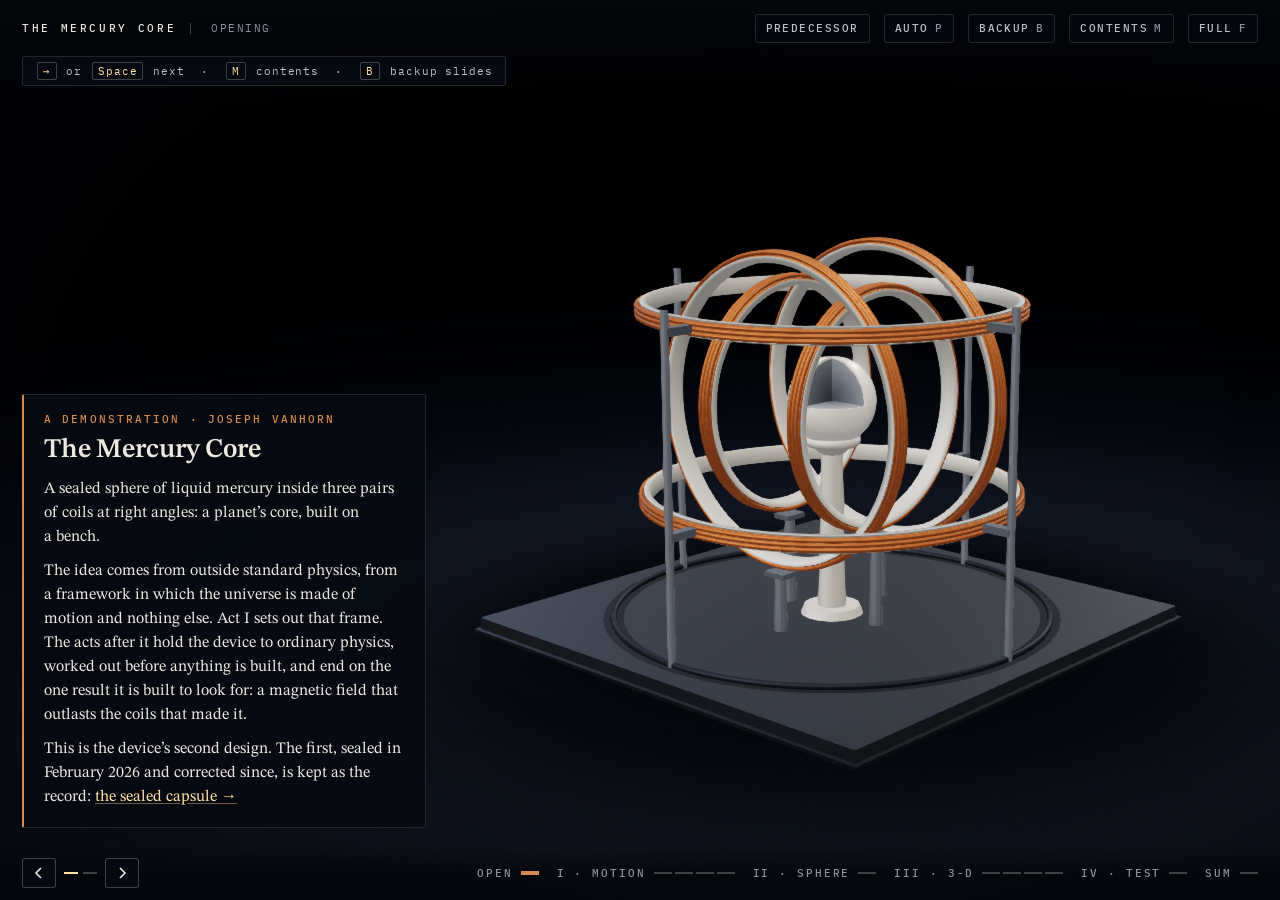
==== docs/index.html @ f92b26cc "Front of the site is now The Mercury Core; the capsule is its predecessor The Mercury Core (part one" ====
<!doctype html>
<html lang="en">
<head>
<meta charset="utf-8">
<link rel="icon" type="image/svg+xml" href="favicon.svg">
<link rel="icon" type="image/png" sizes="32x32" href="favicon.png">
<link rel="apple-touch-icon" href="apple-touch-icon.png">
<link rel="canonical" href="https://qav2.github.io/reference-frame-engine/">
<meta property="og:title" content="The Mercury Core">
<meta property="og:description" content="A sealed sphere of liquid mercury in three pairs of coils: a planet’s core on a bench, what ordinary physics says it will do, and the one result it is built to look for.">
<meta property="og:type" content="website">
<meta property="og:url" content="https://qav2.github.io/reference-frame-engine/">
<meta property="og:image" content="https://qav2.github.io/reference-frame-engine/og-image.png">
<meta property="og:image:width" content="1200">
<meta property="og:image:height" content="630">
<meta property="og:site_name" content="Reference Frame Engine">
<meta name="twitter:card" content="summary_large_image">
<meta name="twitter:title" content="The Mercury Core">
<meta name="twitter:description" content="A sealed sphere of liquid mercury in three pairs of coils: a planet’s core on a bench, what ordinary physics says it will do, and the one result it is built to look for.">
<meta name="twitter:image" content="https://qav2.github.io/reference-frame-engine/og-image.png">
<meta name="viewport" content="width=device-width, initial-scale=1, viewport-fit=cover">
<title>The Mercury Core</title>
<meta name="description" content="A sealed sphere of liquid mercury in three pairs of coils: a planet’s core on a bench, what ordinary physics says it will do, and the one result it is built to look for.">
<meta name="theme-color" content="#04060b">
<style>/* Reference Frame Device — one deliberate dark look (a stage, not a document).
   layout: full-bleed 3-D stage · caption card lower-left · instrument upper-right · chapter rail along the bottom */
@font-face { font-family: "STIX Two Text"; font-style: normal; font-weight: 400 700; font-display: swap; src: url("[data-uri]") format("woff2"); unicode-range: U+0000-00FF, U+0131, U+0152-0153, U+02BB-02BC, U+02C6, U+02DA, U+02DC, U+2000-206F, U+20AC, U+2122, U+2212, U+2215; }
@font-face { font-family: "STIX Two Text"; font-style: normal; font-weight: 400 700; font-display: swap; src: url("[data-uri]") format("woff2"); unicode-range: U+0370-03FF; }
@font-face { font-family: "STIX Two Text"; font-style: italic; font-weight: 400; font-display: swap; src: url("[data-uri]") format("woff2"); unicode-range: U+0000-00FF, U+0131, U+0152-0153, U+02BB-02BC, U+02C6, U+02DA, U+02DC, U+2000-206F, U+20AC, U+2122, U+2212, U+2215; }
@font-face { font-family: "STIX Two Text"; font-style: italic; font-weight: 400; font-display: swap; src: url("[data-uri]") format("woff2"); unicode-range: U+0370-03FF; }
@font-face { font-family: "IBM Plex Mono"; font-style: normal; font-weight: 400; font-display: swap; src: url("[data-uri]") format("woff2"); }
@font-face { font-family: "IBM Plex Mono"; font-style: normal; font-weight: 500; font-display: swap; src: url("[data-uri]") format("woff2"); }

:root {
  color-scheme: dark;
  --bg: #04060b;
  --ink: #ece8df;
  --ink-2: #bcbfc8;
  --ink-3: #8b91a0;
  --panel: rgba(7, 10, 17, 0.9);
  --panel-solid: #0a0d15;
  --line: rgba(236, 232, 223, 0.13);
  --line-2: rgba(236, 232, 223, 0.26);
  --copper: #d68a4c;
  --elec: #4deeea;
  --mag: #ff2e63;
  --unity: #ffe2a6;
  --grav: #9b7bff;
  --ax-x: #ff5a5a; --ax-y: #6fe07a; --ax-z: #5a96ff;
  --verified: #4cc46c; --model: #6aa6ff; --hypothesis: #ffa040; --framework: #a7adbd; --record: #d9c58a;
  --serif: "STIX Two Text", "STIX Two", Cambria, "Times New Roman", Georgia, serif;
  --mono: "IBM Plex Mono", "DejaVu Sans Mono", ui-monospace, Menlo, Consolas, monospace;
  --gut: 22px;
  --rail-h: 54px;
}

*, *::before, *::after { box-sizing: border-box; }
html, body { height: 100%; margin: 0; }
body { background: var(--bg); color: var(--ink); font-family: var(--serif); font-size: 16px; line-height: 1.5; overflow: hidden; -webkit-font-smoothing: antialiased; }
button { font: inherit; color: inherit; background: none; border: 0; padding: 0; cursor: pointer; }
button:focus-visible, a:focus-visible { outline: 2px solid var(--copper); outline-offset: 2px; }
a { color: var(--unity); text-decoration-color: rgba(255, 226, 166, 0.4); text-underline-offset: 2px; }
[hidden] { display: none !important; }

#app { position: relative; width: 100%; height: 100%; overflow: hidden; background: var(--bg); }
#stage { position: absolute; inset: 0; width: 100%; height: 100%; display: block; }
#vignette { position: absolute; inset: 0; pointer-events: none; background: linear-gradient(to bottom, rgba(4, 6, 11, 0.9) 0, rgba(4, 6, 11, 0.55) 46px, rgba(4, 6, 11, 0) 104px), radial-gradient(ellipse at 58% 46%, rgba(4, 6, 11, 0) 46%, rgba(4, 6, 11, 0.62) 100%); }
#fade { position: absolute; inset: 0; background: var(--bg); opacity: 1; pointer-events: none; z-index: 20; }
#app.loading #fade::after { content: "building scene"; position: absolute; left: 50%; top: 50%; transform: translate(-50%, -50%); font: 500 11px/1 var(--mono); letter-spacing: 0.22em; text-transform: uppercase; color: var(--ink-3); }

/* ---- top bar ---- */
#top { position: absolute; left: 0; right: 0; top: 0; display: flex; align-items: center; gap: 14px; padding: 14px var(--gut) 0; z-index: 12; pointer-events: none; }
#top > * { pointer-events: auto; }
.wordmark { font: 500 11px/1 var(--mono); letter-spacing: 0.24em; text-transform: uppercase; color: var(--ink); white-space: nowrap; }
.wordmark i { font-style: normal; }
#act-label { font: 400 11px/1 var(--mono); letter-spacing: 0.14em; text-transform: uppercase; color: var(--ink-3); white-space: nowrap; overflow: hidden; text-overflow: ellipsis; min-width: 0; padding-left: 14px; border-left: 1px solid var(--line-2); }
#act-label b { color: var(--copper); font-weight: 500; margin-right: 6px; }
.top-sp { flex: 1; }
.tbtn { font: 500 10.5px/1 var(--mono); letter-spacing: 0.14em; text-transform: uppercase; color: var(--ink-2); padding: 8px 10px; border: 1px solid var(--line); border-radius: 3px; background: rgba(7, 10, 17, 0.55); white-space: nowrap; }
.tbtn:hover { color: var(--ink); border-color: var(--line-2); }
a.tbtn { text-decoration: none; }
.menu-pred { font: 500 11px/1.5 var(--mono); letter-spacing: 0.06em; color: var(--ink-3); margin: 14px 0 0; }
.tbtn.on { color: var(--bg); background: var(--unity); border-color: var(--unity); }
.tbtn kbd { font: inherit; color: var(--ink-3); margin-left: 6px; }
.tbtn.on kbd { color: rgba(4, 6, 11, 0.6); }

/* ---- caption card ---- */
#caption { position: absolute; left: var(--gut); bottom: calc(var(--rail-h) + 18px); width: min(404px, calc(100% - 2 * var(--gut))); max-height: calc(100% - var(--rail-h) - 92px); overflow: auto; z-index: 10; padding: 18px 20px 18px; background: var(--panel); border: 1px solid var(--line); border-left: 2px solid var(--copper); border-radius: 2px; scrollbar-width: thin; }
#cap-kicker { font: 500 10.5px/1.3 var(--mono); letter-spacing: 0.2em; text-transform: uppercase; color: var(--copper); margin: 0 0 9px; }
#cap-title { font: 600 27px/1.14 var(--serif); letter-spacing: -0.005em; margin: 0 0 11px; text-wrap: balance; }
#cap-title em { font-style: italic; font-weight: 400; }
#cap-body { font-size: 16px; line-height: 1.5; color: var(--ink); transition: opacity 0.17s ease; }
#cap-body p { margin: 0 0 0.62em; }
#cap-body p:last-child { margin-bottom: 0; }
#cap-body .q { display: block; margin: 0.2em 0 0.7em; padding-left: 12px; border-left: 1px solid var(--line-2); font-style: italic; color: var(--ink-2); }
#cap-body .q cite { display: block; margin-top: 4px; font: 400 11px/1.35 var(--mono); font-style: normal; letter-spacing: 0.04em; color: var(--ink-3); }
#cap-body .f { font-family: var(--mono); font-size: 0.86em; color: var(--unity); white-space: nowrap; }
#cap-body b { font-weight: 600; }
#cap-body.swap, #cap-ledger.swap { opacity: 0; }
#cap-ledger { margin-top: 12px; display: flex; flex-direction: column; gap: 7px; transition: opacity 0.17s ease; }
#cap-ledger:empty { display: none; }
.led { display: grid; grid-template-columns: 86px 1fr; gap: 9px; align-items: baseline; font-size: 13.5px; line-height: 1.38; color: var(--ink-2); }
.led-text { min-width: 0; }
.chip { font: 500 10px/1 var(--mono); letter-spacing: 0.13em; text-transform: uppercase; padding: 4px 0 4px 11px; position: relative; white-space: nowrap; }
.chip::before { content: ""; position: absolute; left: 0; top: 50%; width: 6px; height: 6px; margin-top: -3px; border-radius: 50%; background: currentColor; }
.led-verified .chip { color: var(--verified); } .led-model .chip { color: var(--model); } .led-hypothesis .chip { color: var(--hypothesis); } .led-framework .chip { color: var(--framework); } .led-record .chip { color: var(--record); }
#caption.minimal { background: linear-gradient(180deg, rgba(7, 10, 17, 0.0), rgba(7, 10, 17, 0.72) 22%); border-color: transparent; border-left-color: var(--copper); }

/* ---- instrument (upper right) ---- */
#instrument { position: absolute; right: var(--gut); top: 58px; z-index: 10; width: min(318px, 34vw); pointer-events: none; }
#instrument > * { pointer-events: auto; }
.inst { background: var(--panel); border: 1px solid var(--line); border-radius: 2px; padding: 12px 14px 13px; }
.inst + .inst { margin-top: 10px; }
.inst h4 { margin: 0 0 8px; font: 500 10.5px/1.2 var(--mono); letter-spacing: 0.18em; text-transform: uppercase; color: var(--ink-3); }
.inst canvas { display: block; width: 100%; height: auto; }
.inst .row { display: flex; justify-content: space-between; gap: 10px; align-items: baseline; font: 400 12px/1.5 var(--mono); color: var(--ink-2); font-variant-numeric: tabular-nums; }
.inst .row b { font-weight: 500; color: var(--ink); }
.inst .big { font: 500 26px/1.1 var(--mono); color: var(--ink); font-variant-numeric: tabular-nums; letter-spacing: -0.01em; }
.inst .big small { font-size: 12px; color: var(--ink-3); margin-left: 6px; letter-spacing: 0.04em; }
.inst .note { margin-top: 7px; font: 400 10.5px/1.4 var(--mono); color: var(--ink-3); letter-spacing: 0.02em; }
.keys { display: flex; flex-wrap: wrap; gap: 6px; margin-top: 8px; }
.key { font: 500 10.5px/1 var(--mono); letter-spacing: 0.08em; padding: 7px 9px; border: 1px solid var(--line-2); border-radius: 3px; color: var(--ink-2); background: rgba(236, 232, 223, 0.03); }
.key.on { color: var(--bg); background: var(--ink); border-color: var(--ink); }
.key[data-ax="x"].on { background: var(--ax-x); border-color: var(--ax-x); } .key[data-ax="y"].on { background: var(--ax-y); border-color: var(--ax-y); } .key[data-ax="z"].on { background: var(--ax-z); border-color: var(--ax-z); }

/* ---- labels on the model ---- */
#labels, #leaders { position: absolute; inset: 0; pointer-events: none; z-index: 8; }
#leaders { width: 100%; height: 100%; overflow: visible; }
#leaders line { stroke: var(--ink); stroke-width: 1.2; }
#leaders circle { fill: var(--ink); stroke: rgba(4, 6, 11, 0.85); stroke-width: 1.5; paint-order: stroke; }
.lbl { position: absolute; left: 0; top: 0; width: max-content; max-width: none; font: 400 11.5px/1.35 var(--mono); color: #cdd0d8; letter-spacing: 0.01em; will-change: transform; padding: 4px 8px 5px; background: rgba(4, 6, 11, 0.84); border-radius: 2px; white-space: nowrap; }
.lbl b { display: block; font-weight: 500; font-size: 11.5px; letter-spacing: 0.12em; text-transform: uppercase; color: var(--ink); }
.lbl.elec b { color: var(--elec); } .lbl.mag b { color: var(--mag); } .lbl.unity b { color: var(--unity); } .lbl.grav b { color: var(--grav); }
.lbl.x b { color: var(--ax-x); } .lbl.y b { color: var(--ax-y); } .lbl.z b { color: var(--ax-z); }
.lbl.big b { font-size: 13px; }
.lbl.math b { font: italic 600 20px/1.1 var(--serif); letter-spacing: 0; text-transform: none; }
.lbl.star { background: none; padding: 0 0 0 2px; font-size: 10.5px; color: var(--ink-2); text-shadow: 0 0 4px #000, 0 0 2px #000; }

/* ---- rail ---- */
#rail { position: absolute; left: 0; right: 0; bottom: 0; height: var(--rail-h); display: flex; align-items: center; gap: 16px; padding: 0 var(--gut); z-index: 12; background: linear-gradient(180deg, rgba(4, 6, 11, 0), rgba(4, 6, 11, 0.86) 55%); }
.nav { display: flex; align-items: center; gap: 8px; }
.nbtn { width: 34px; height: 30px; border: 1px solid var(--line-2); border-radius: 3px; color: var(--ink); display: grid; place-items: center; background: rgba(7, 10, 17, 0.6); }
.nbtn:hover { border-color: var(--ink-2); }
.nbtn svg { width: 12px; height: 12px; }
#rail-beats { display: flex; gap: 5px; align-items: center; min-width: 30px; }
#rail-beats i { width: 14px; height: 2px; background: var(--line-2); }
#rail-beats i.done { background: var(--ink-3); } #rail-beats i.on { background: var(--unity); }
#rail-acts { display: flex; gap: 18px; align-items: center; flex: 1; min-width: 0; justify-content: flex-end; }
.act { display: flex; align-items: center; gap: 8px; min-width: 0; }
.act-name { font: 500 10.5px/1 var(--mono); letter-spacing: 0.18em; text-transform: uppercase; color: var(--ink-3); white-space: nowrap; }
.act-ticks { display: flex; gap: 3px; }
.tick { width: 18px; height: 14px; position: relative; }
.tick::after { content: ""; position: absolute; left: 0; right: 0; top: 6px; height: 2px; background: var(--line-2); }
.tick.done::after { background: var(--ink-3); } .tick.on::after { background: var(--copper); height: 4px; top: 5px; } .tick:hover::after { background: var(--ink); }
#hint { position: absolute; left: 50%; bottom: calc(var(--rail-h) + 14px); transform: translateX(-50%); z-index: 9; font: 400 11px/1.3 var(--mono); letter-spacing: 0.08em; color: var(--ink-2); padding: 7px 12px; border: 1px solid var(--line); border-radius: 3px; background: var(--panel); white-space: nowrap; }
@media (min-width: 821px) { #hint { left: calc(var(--gut) + min(404px, calc(100% - 2 * var(--gut))) + 18px); transform: none; } }
#hint kbd { font: inherit; color: var(--unity); border: 1px solid var(--line-2); border-radius: 2px; padding: 1px 5px; margin: 0 2px; }
/* where the model fills the lower middle, the hint sits under the wordmark instead */
#app[data-scene="title"] #hint, #app[data-scene="ledger"] #hint { left: var(--gut); top: 56px; bottom: auto; transform: none; }
#fps { position: absolute; right: var(--gut); bottom: calc(var(--rail-h) + 8px); z-index: 30; font: 400 10.5px/1 var(--mono); color: var(--ink-3); }

/* ---- menu ---- */
#menu { position: absolute; inset: 0; z-index: 40; background: rgba(4, 6, 11, 0.93); display: grid; place-items: center; padding: 28px var(--gut); overflow: auto; }
#menu-inner { width: min(1040px, 100%); }
#menu-inner > h2 { font: 500 11px/1 var(--mono); letter-spacing: 0.24em; text-transform: uppercase; color: var(--ink-3); margin: 0 0 22px; display: flex; justify-content: space-between; align-items: center; }
#menu-list { display: grid; grid-template-columns: repeat(auto-fit, minmax(210px, 1fr)); gap: 26px 30px; }
.menu-act h3 { margin: 0 0 10px; font: 600 19px/1.2 var(--serif); }
.menu-act h3 span { font: 500 10.5px/1 var(--mono); letter-spacing: 0.16em; color: var(--copper); margin-right: 10px; }
.menu-item { display: block; width: 100%; text-align: left; padding: 7px 0 7px 12px; border-left: 1px solid var(--line); font-size: 15px; color: var(--ink-2); }
.menu-item:hover { color: var(--ink); border-left-color: var(--ink-2); }
.menu-item.on { color: var(--ink); border-left: 2px solid var(--copper); padding-left: 11px; }
.keyhelp { margin-top: 26px; padding-top: 16px; border-top: 1px solid var(--line); font: 400 11px/1.9 var(--mono); color: var(--ink-3); letter-spacing: 0.03em; }
.keyhelp kbd { font: inherit; color: var(--ink); border: 1px solid var(--line-2); border-radius: 2px; padding: 1px 5px; margin-right: 5px; }
.keyhelp span { white-space: nowrap; margin-right: 18px; display: inline-block; }

/* ---- clean / cinema modes ---- */
#app.clean #caption, #app.clean #instrument, #app.clean #top, #app.clean #rail, #app.clean #labels, #app.clean #leaders, #app.clean #hint { opacity: 0; pointer-events: none; }
#caption, #instrument, #top, #rail { transition: opacity 0.3s ease; }

/* ---- narrow screens: caption becomes a bottom sheet ---- */
@media (max-width: 820px) {
  :root { --gut: 16px; --rail-h: 48px; }
  #caption { left: var(--gut); right: var(--gut); width: auto; max-height: 44%; padding: 14px 15px 14px; bottom: calc(var(--rail-h) + 8px); }
  #cap-title { font-size: 21px; margin-bottom: 8px; }
  #cap-body { font-size: 15px; }
  .led { grid-template-columns: 78px 1fr; font-size: 12.5px; }
  #instrument { top: 48px; right: var(--gut); width: min(210px, 52vw); max-height: calc(56% - 62px); overflow: hidden; }
  .wide-only { display: none !important; }
  .inst { padding: 9px 10px; }
  .inst .big { font-size: 19px; }
  #rail-acts .act-name { display: none; }
  #rail-acts { gap: 8px; }
  .tick { width: 9px; }
  .wordmark { letter-spacing: 0.14em; font-size: 10px; }
  #act-label { display: none; }
  .tbtn kbd { display: none; }
  .tbtn { padding: 7px 8px; }
  #hint { display: none; }
  .lbl { font-size: 10px; max-width: 150px; white-space: normal; }
  .lbl b { font-size: 10px; }
}
@media (max-width: 560px) {
  #btn-auto, #btn-full, #btn-pred { display: none; }
  #top { gap: 8px; }
}
@media (max-height: 560px) and (min-width: 821px) {
  #caption { max-height: calc(100% - var(--rail-h) - 70px); }
  #cap-title { font-size: 22px; }
  #cap-body { font-size: 14.5px; }
}
@media (prefers-reduced-motion: reduce) { #cap-body, #cap-ledger, #caption, #fade { transition: none !important; } }

/* ---- deck viewport frame ---- */
.porthole { position: absolute; inset: 56px 22px 60px 22px; border-radius: 44px; pointer-events: none; z-index: 6;
  box-shadow: 0 0 0 200vmax #06070b, inset 0 0 0 2px #343946, inset 0 0 0 9px #0d0f15, inset 0 0 0 10px #2a2e39, inset 0 0 70px rgba(0, 0, 0, 0.6); }
.porthole i { position: absolute; inset: 0; border-radius: inherit; background: linear-gradient(115deg, rgba(255, 255, 255, 0.05) 0%, rgba(255, 255, 255, 0) 20%, rgba(255, 255, 255, 0) 72%, rgba(255, 255, 255, 0.03) 100%); }
#app[data-scene="deck"] #vignette { display: none; }
#app[data-scene="deck"] #caption { left: 58px; bottom: calc(var(--rail-h) + 42px); }
#app[data-scene="deck"] #instrument { right: 56px; top: 86px; }

/* ---- the ladder ---- */
.rung { position: relative; padding: 5px 0 9px; border-top: 1px solid var(--line); display: grid; grid-template-columns: 1fr auto; gap: 0 10px; align-items: baseline; opacity: 0.62; transition: opacity 0.4s ease; }
.rung.reached { opacity: 0.86; } .rung.on { opacity: 1; }
.rung .rn { font: 400 12.5px/1.3 var(--serif); color: var(--ink); min-width: 0; }
.rung b { font: 500 12px/1.3 var(--mono); color: var(--ink); font-variant-numeric: tabular-nums; white-space: nowrap; }
.rung b small { font-size: 10.5px; color: var(--ink-3); font-weight: 400; }
.rung em { grid-column: 1 / -1; font: 400 10.5px/1.3 var(--mono); font-style: normal; color: var(--ink-3); }
.rung i { position: absolute; left: 0; bottom: 3px; height: 2px; background: var(--line-2); }
.rung.on i { background: var(--unity); } .rung.on b { color: var(--unity); }
@media (max-width: 820px) { .porthole { inset: 40px 8px 54px 8px; border-radius: 26px; } #app[data-scene="deck"] #caption { left: var(--gut); } #app[data-scene="deck"] #instrument { right: var(--gut); top: 52px; } .rung em { display: none; } }

/* ---- backup slides ---- */
#backup { position: absolute; inset: 0; z-index: 50; background: #06080d; overflow: hidden; }
.bk-shell { display: grid; grid-template-columns: 236px minmax(0, 1fr); height: 100%; }
.bk-nav { border-right: 1px solid var(--line); padding: 18px 14px 16px 22px; display: flex; flex-direction: column; gap: 10px; overflow: auto; }
.bk-nav h2 { margin: 0 0 4px; font: 500 11px/1 var(--mono); letter-spacing: 0.24em; text-transform: uppercase; color: var(--copper); }
.bk-navlist { display: flex; flex-direction: column; flex: 1; }
.bk-item { display: grid; grid-template-columns: 22px 1fr; align-items: baseline; text-align: left; padding: 7px 0 7px 12px; border-left: 1px solid var(--line); font-size: 14.5px; line-height: 1.25; color: var(--ink-2); }
.bk-item span { font: 400 10.5px/1 var(--mono); color: var(--ink-3); }
.bk-item:hover { color: var(--ink); } .bk-item.on { color: var(--ink); border-left: 2px solid var(--copper); padding-left: 11px; }
.bk-close { align-self: flex-start; }
.bk-main { overflow: auto; padding: 16px 34px 40px; scrollbar-width: thin; display: flex; flex-direction: column; }
.bk-main > header { display: flex; justify-content: space-between; align-items: center; margin-bottom: 4px; }
.bk-count { font: 400 11px/1 var(--mono); color: var(--ink-3); letter-spacing: 0.1em; }
.bk-arrows { display: flex; gap: 8px; }
.bk-slide { max-width: 1040px; width: 100%; margin-block: auto; padding-bottom: 3vh; }
.bk-slide h1 { font: 600 30px/1.14 var(--serif); margin: 6px 0 12px; text-wrap: balance; }
.bk-lead { font-size: 17px; line-height: 1.5; color: var(--ink); max-width: 68ch; margin: 0 0 18px; }
.bk-cards { display: grid; gap: 12px; margin: 0 0 14px; }
.bk-cards.c4 { grid-template-columns: repeat(4, minmax(0, 1fr)); } .bk-cards.c3 { grid-template-columns: repeat(3, minmax(0, 1fr)); } .bk-cards.c2 { grid-template-columns: repeat(2, minmax(0, 1fr)); }
@media (max-width: 1240px) { .bk-cards.c4 { grid-template-columns: repeat(2, minmax(0, 1fr)); } }
.bk-card { border: 1px solid var(--line); border-radius: 2px; padding: 13px 15px 13px; background: rgba(236, 232, 223, 0.025); min-width: 0; }
.bk-card h4 { margin: 0 0 6px; font: 600 16.5px/1.25 var(--serif); }
.bk-card p { margin: 0 0 6px; font-size: 14.5px; line-height: 1.45; color: var(--ink-2); }
.bk-card p:last-child { margin-bottom: 0; }
.bk-card .src, .bk-slide > .src { font: 400 11px/1.5 var(--mono); color: var(--ink-3); letter-spacing: 0.01em; text-wrap: pretty; }
.bk-slide > .src { margin-top: 12px; }
.bk-card.dv .dv-top { display: grid; grid-template-columns: 64px 1fr; gap: 10px; align-items: center; margin-bottom: 8px; }
.bk-card.dv p { font-size: 13.5px; line-height: 1.42; }
.bk-card.dv h4 { font-size: 15.5px; }
.bk-card.dv h4 { margin-bottom: 2px; }
.bk-card.dv .when { font: 400 11px/1.3 var(--mono); color: var(--ink-3); margin: 0 0 3px; }
.bk-card.dv .axes { font: 500 10.5px/1.3 var(--mono); letter-spacing: 0.1em; text-transform: uppercase; color: var(--unity); margin: 0; }
.bk-card.dv .st { font-size: 13.5px; }
.bk-card.me { border-color: var(--copper); background: rgba(214, 138, 76, 0.07); grid-column: span 2; }
.sch { width: 64px; height: 48px; display: block; }
.sch * { fill: none; stroke: var(--ink-2); stroke-width: 1.5; stroke-linecap: round; stroke-linejoin: round; }
.sch .med { fill: rgba(223, 227, 232, 0.16); stroke: #cfd6de; } .sch .core { fill: #6a6d76; stroke: #9aa0a9; }
.sch .rot { stroke: var(--mag); } .sch .coil { stroke: var(--copper); }
.sch .cx { stroke: var(--ax-x); } .sch .cy { stroke: var(--ax-y); } .sch .cz { stroke: var(--ax-z); }
.bchip { font: 500 10px/1 var(--mono); letter-spacing: 0.1em; text-transform: uppercase; padding: 3px 6px 3px 6px; border-radius: 2px; white-space: nowrap; border: 1px solid currentColor; margin-right: 4px; vertical-align: 1px; }
.t-verified { color: var(--verified); } .t-record { color: var(--record); } .t-null { color: #ff7a6b; } .t-claimed { color: var(--hypothesis); } .t-lore { color: var(--ink-3); } .t-framework { color: var(--framework); } .t-hypothesis { color: var(--hypothesis); } .t-model { color: var(--model); }
.bk-figs { display: grid; grid-template-columns: repeat(5, minmax(0, 1fr)); gap: 12px; margin: 0 0 16px; align-items: start; }
.bk-fig { margin: 0; min-width: 0; }
.bk-fig .paper { background: #e9e5da; border-radius: 2px; padding: 6px; height: 196px; display: grid; place-items: center; overflow: hidden; }
.bk-fig img { max-width: 100%; max-height: 184px; display: block; mix-blend-mode: multiply; }
.bk-fig figcaption { font: 400 11px/1.4 var(--mono); color: var(--ink-3); margin-top: 6px; }
.bk-fig figcaption b { font: 600 13px/1.25 var(--serif); color: var(--ink); }
/* large figures (a photograph, a schematic with labels): full width, natural height */
.bk-fig.big { margin: 0 0 16px; }
.bk-fig.big .paper { height: auto; padding: 8px; }
.bk-fig.big img { max-height: none; width: 100%; height: auto; }
.bk-fig.photo img { mix-blend-mode: normal; }
.bk-list { margin: 0; padding: 0; list-style: none; display: grid; gap: 9px; max-width: 86ch; }
.bk-list li { font-size: 14.5px; line-height: 1.5; color: var(--ink-2); padding-left: 12px; border-left: 1px solid var(--line-2); }
.bk-list b { color: var(--ink); }
.bk-table { width: 100%; border-collapse: collapse; margin: 0 0 16px; font-size: 14.5px; line-height: 1.42; }
.bk-table th { text-align: left; font: 500 10.5px/1.2 var(--mono); letter-spacing: 0.16em; text-transform: uppercase; color: var(--ink-3); padding: 0 12px 7px 0; border-bottom: 1px solid var(--line-2); }
.bk-table td { padding: 8px 24px 8px 0; border-bottom: 1px solid var(--line); vertical-align: top; color: var(--ink-2); }
.bk-table td:first-child { white-space: nowrap; color: var(--ink); font-variant-numeric: tabular-nums; }
.bk-table b { color: var(--ink); }
.bk-note { font-size: 15.5px; line-height: 1.5; color: var(--ink); max-width: 72ch; margin: 4px 0 0; padding-left: 12px; border-left: 2px solid var(--copper); }
.bk-quotes { display: grid; gap: 14px; max-width: 78ch; }
.bk-quotes blockquote { margin: 0; padding: 0 0 0 16px; border-left: 1px solid var(--line-2); font: italic 400 17px/1.5 var(--serif); color: var(--ink); }
.bk-quotes cite { display: block; margin-top: 5px; font: 400 11px/1.4 var(--mono); font-style: normal; color: var(--ink-3); letter-spacing: 0.03em; }
.bk-qa { display: grid; grid-template-columns: repeat(2, minmax(0, 1fr)); gap: 16px 30px; }
.bk-qa h4 { margin: 0 0 4px; font: 600 16.5px/1.25 var(--serif); color: var(--ink); }
.bk-qa p { margin: 0; font-size: 14.5px; line-height: 1.48; color: var(--ink-2); }
.bk-src h4 { margin: 11px 0 3px; font: 500 10.5px/1.2 var(--mono); letter-spacing: 0.18em; text-transform: uppercase; color: var(--copper); }
.bk-src p { margin: 0; font-size: 13.5px; line-height: 1.5; color: var(--ink-2); max-width: 96ch; }
#app.backup-open #top, #app.backup-open #rail, #app.backup-open #caption, #app.backup-open #instrument, #app.backup-open #hint { visibility: hidden; }
@media (max-width: 900px) {
  .bk-shell { grid-template-columns: 1fr; grid-template-rows: auto minmax(0, 1fr); }
  .bk-nav { border-right: 0; border-bottom: 1px solid var(--line); padding: 10px 16px; flex-direction: row; align-items: center; overflow-x: auto; }
  .bk-nav h2 { display: none; }
  .bk-navlist { flex-direction: row; gap: 4px; }
  .bk-item { display: block; white-space: nowrap; border-left: 0; border-bottom: 1px solid var(--line); padding: 6px 8px; font-size: 13px; }
  .bk-item.on { border-left: 0; border-bottom: 2px solid var(--copper); padding-left: 8px; }
  .bk-item span { display: none; }
  .bk-main { padding: 12px 16px 30px; }
  .bk-slide h1 { font-size: 23px; }
  .bk-lead { font-size: 15.5px; }
  .bk-cards.c4, .bk-cards.c3, .bk-cards.c2, .bk-qa { grid-template-columns: 1fr; }
  .bk-card.me { grid-column: auto; }
  .bk-slide { margin-block: 0; }
  .bk-figs { grid-template-columns: repeat(2, minmax(0, 1fr)); }
  .bk-table { font-size: 13px; display: block; overflow-x: auto; }
}

/* ---- small typographic care ---- */
.led, #cap-body p, .bk-card p, .bk-qa p, .bk-list li, .bk-lead { text-wrap: pretty; }
.nw { white-space: nowrap; }
</style>
</head>
<body>
<div id="app" class="loading">
  <canvas id="stage" aria-label="Three-dimensional view: The Mercury Core"></canvas>
  <div id="vignette"></div>

  <svg id="leaders" aria-hidden="true"></svg>
  <div id="labels" aria-hidden="true"></div>

  <header id="top">
    <span class="wordmark">Reference Frame <i>Device</i></span>
    <span id="act-label"></span>
    <span class="top-sp"></span>
    <a class="tbtn" id="btn-pred" href="https://qav2.github.io/reference-frame-engine/capsule/" target="_blank" rel="noopener" title="The predecessor: the February 2026 sealed capsule, kept as the record">Predecessor</a>
    <button class="tbtn" id="btn-auto" type="button" title="Advance automatically (P)">Auto<kbd>P</kbd></button>
    <button class="tbtn" id="btn-backup" type="button" title="Backup slides: prior art, sources, hard questions (B)">Backup<kbd>B</kbd></button>
    <button class="tbtn" id="btn-menu" type="button" title="Contents (M)">Contents<kbd>M</kbd></button>
    <button class="tbtn" id="btn-full" type="button" title="Full screen (F)">Full<kbd>F</kbd></button>
  </header>

  <section id="caption" aria-live="polite">
    <p id="cap-kicker"></p>
    <h1 id="cap-title"></h1>
    <div id="cap-body"></div>
    <div id="cap-ledger"></div>
  </section>

  <aside id="instrument" hidden></aside>
  <div id="hint" hidden></div>

  <footer id="rail">
    <div class="nav">
      <button class="nbtn" id="btn-prev" type="button" aria-label="Previous step"><svg viewBox="0 0 12 12"><path d="M8 1 3 6l5 5" fill="none" stroke="currentColor" stroke-width="1.6"/></svg></button>
      <div id="rail-beats" aria-hidden="true"></div>
      <button class="nbtn" id="btn-next" type="button" aria-label="Next step"><svg viewBox="0 0 12 12"><path d="m4 1 5 5-5 5" fill="none" stroke="currentColor" stroke-width="1.6"/></svg></button>
    </div>
    <div id="rail-acts"></div>
  </footer>

  <div id="menu" hidden>
    <div id="menu-inner">
      <h2><span>Contents</span><button class="tbtn" type="button" data-close>Close<kbd>Esc</kbd></button></h2>
      <div id="menu-list"></div>
      <p class="menu-pred">Predecessor: <a href="https://qav2.github.io/reference-frame-engine/capsule/" target="_blank" rel="noopener">the sealed capsule, February 2026&nbsp;→</a></p>
      <div class="keyhelp">
        <span><kbd>→</kbd><kbd>Space</kbd>next step</span><span><kbd>←</kbd>back</span><span><kbd>↓</kbd><kbd>↑</kbd>next / previous scene</span><span><kbd>R</kbd>replay step</span><span><kbd>B</kbd>backup slides</span><span><kbd>H</kbd>hide text</span><span><kbd>F</kbd>full screen</span><span><kbd>P</kbd>auto-advance</span><span><kbd>Q</kbd>render quality</span>
      </div>
    </div>
  </div>

  <div id="backup" hidden></div>
  <div id="fade"></div>
</div>
<script>window.__RFD_ASSETS={"priorart/mastif_1960.jpg":"[data-uri]","priorart/spin_rig_schematic.png":"[data-uri]"};</script>
<script type="module">var Mc="170";var Zd=0,hh=1,Jd=2;var Eu=1,Kd=2,Yn=3,Ln=0,Yt=1,Et=2,In=0,jn=1,tt=2,uh=3,dh=4,Qd=5,Ii=100,jd=101,ef=102,tf=103,nf=104,sf=200,rf=201,of=202,af=203,ja=204,el=205,lf=206,cf=207,hf=208,uf=209,df=210,ff=211,pf=212,mf=213,gf=214,tl=0,nl=1,il=2,xs=3,sl=4,rl=5,ol=6,al=7,Tu=0,yf=1,vf=2,fi=0,Sc=1,Ec=2,Tc=3,xr=4,xf=5,Ac=6,Rc=7;var Au=300,_s=301,bs=302,ll=303,cl=304,Wo=306,mo=1e3,Di=1001,hl=1002,Mn=1003,_f=1004;var Ir=1005;var Pn=1006,ga=1007;var Ui=1008;var ni=1009,Ru=1010,Cu=1011,cr=1012,Cc=1013,Ni=1014,Kn=1015,cn=1016,Pc=1017,Ic=1018,ws=1020,Pu=35902,Iu=1021,Lu=1022,wn=1023,Du=1024,Uu=1025,gs=1026,Ms=1027,Nu=1028,Lc=1029,ku=1030,Dc=1031;var Uc=1033,co=33776,ho=33777,uo=33778,fo=33779,ul=35840,dl=35841,fl=35842,pl=35843,ml=36196,gl=37492,yl=37496,vl=37808,xl=37809,_l=37810,bl=37811,wl=37812,Ml=37813,Sl=37814,El=37815,Tl=37816,Al=37817,Rl=37818,Cl=37819,Pl=37820,Il=37821,po=36492,Ll=36494,Dl=36495,Fu=36283,Ul=36284,Nl=36285,kl=36286;var go=2300,Fl=2301,ya=2302,fh=2400,ph=2401,mh=2402;var bf=3200,wf=3201;var Bu=0,Mf=1,Jn="",Bt="srgb",Ns="srgb-linear",Xo="linear",ut="srgb";var Ji=7680;var gh=519,Sf=512,Ef=513,Tf=514,zu=515,Af=516,Rf=517,Cf=518,Pf=519,Bl=35044,qo=35048;var yh="300 es",Qn=2e3,yo=2001,pi=class{addEventListener(e,t){this._listeners===void 0&&(this._listeners={});let n=this._listeners;n[e]===void 0&&(n[e]=[]),n[e].indexOf(t)===-1&&n[e].push(t)}hasEventListener(e,t){if(this._listeners===void 0)return!1;let n=this._listeners;return n[e]!==void 0&&n[e].indexOf(t)!==-1}removeEventListener(e,t){if(this._listeners===void 0)return;let s=this._listeners[e];if(s!==void 0){let r=s.indexOf(t);r!==-1&&s.splice(r,1)}}dispatchEvent(e){if(this._listeners===void 0)return;let n=this._listeners[e.type];if(n!==void 0){e.target=this;let s=n.slice(0);for(let r=0,o=s.length;r<o;r++)s[r].call(this,e);e.target=null}}},qt=["00","01","02","03","04","05","06","07","08","09","0a","0b","0c","0d","0e","0f","10","11","12","13","14","15","16","17","18","19","1a","1b","1c","1d","1e","1f","20","21","22","23","24","25","26","27","28","29","2a","2b","2c","2d","2e","2f","30","31","32","33","34","35","36","37","38","39","3a","3b","3c","3d","3e","3f","40","41","42","43","44","45","46","47","48","49","4a","4b","4c","4d","4e","4f","50","51","52","53","54","55","56","57","58","59","5a","5b","5c","5d","5e","5f","60","61","62","63","64","65","66","67","68","69","6a","6b","6c","6d","6e","6f","70","71","72","73","74","75","76","77","78","79","7a","7b","7c","7d","7e","7f","80","81","82","83","84","85","86","87","88","89","8a","8b","8c","8d","8e","8f","90","91","92","93","94","95","96","97","98","99","9a","9b","9c","9d","9e","9f","a0","a1","a2","a3","a4","a5","a6","a7","a8","a9","aa","ab","ac","ad","ae","af","b0","b1","b2","b3","b4","b5","b6","b7","b8","b9","ba","bb","bc","bd","be","bf","c0","c1","c2","c3","c4","c5","c6","c7","c8","c9","ca","cb","cc","cd","ce","cf","d0","d1","d2","d3","d4","d5","d6","d7","d8","d9","da","db","dc","dd","de","df","e0","e1","e2","e3","e4","e5","e6","e7","e8","e9","ea","eb","ec","ed","ee","ef","f0","f1","f2","f3","f4","f5","f6","f7","f8","f9","fa","fb","fc","fd","fe","ff"];var va=Math.PI/180,zl=180/Math.PI;function ei(){let i=Math.random()*4294967295|0,e=Math.random()*4294967295|0,t=Math.random()*4294967295|0,n=Math.random()*4294967295|0;return(qt[i&255]+qt[i>>8&255]+qt[i>>16&255]+qt[i>>24&255]+"-"+qt[e&255]+qt[e>>8&255]+"-"+qt[e>>16&15|64]+qt[e>>24&255]+"-"+qt[t&63|128]+qt[t>>8&255]+"-"+qt[t>>16&255]+qt[t>>24&255]+qt[n&255]+qt[n>>8&255]+qt[n>>16&255]+qt[n>>24&255]).toLowerCase()}function zt(i,e,t){return Math.max(e,Math.min(t,i))}function If(i,e){return(i%e+e)%e}function xa(i,e,t){return(1-t)*i+t*e}function Cn(i,e){switch(e.constructor){case Float32Array:return i;case Uint32Array:return i/4294967295;case Uint16Array:return i/65535;case Uint8Array:return i/255;case Int32Array:return Math.max(i/2147483647,-1);case Int16Array:return Math.max(i/32767,-1);case Int8Array:return Math.max(i/127,-1);default:throw new Error("Invalid component type.")}}function pt(i,e){switch(e.constructor){case Float32Array:return i;case Uint32Array:return Math.round(i*4294967295);case Uint16Array:return Math.round(i*65535);case Uint8Array:return Math.round(i*255);case Int32Array:return Math.round(i*2147483647);case Int16Array:return Math.round(i*32767);case Int8Array:return Math.round(i*127);default:throw new Error("Invalid component type.")}}var te=class i{constructor(e=0,t=0){i.prototype.isVector2=!0,this.x=e,this.y=t}get width(){return this.x}set width(e){this.x=e}get height(){return this.y}set height(e){this.y=e}set(e,t){return this.x=e,this.y=t,this}setScalar(e){return this.x=e,this.y=e,this}setX(e){return this.x=e,this}setY(e){return this.y=e,this}setComponent(e,t){switch(e){case 0:this.x=t;break;case 1:this.y=t;break;default:throw new Error("index is out of range: "+e)}return this}getComponent(e){switch(e){case 0:return this.x;case 1:return this.y;default:throw new Error("index is out of range: "+e)}}clone(){return new this.constructor(this.x,this.y)}copy(e){return this.x=e.x,this.y=e.y,this}add(e){return this.x+=e.x,this.y+=e.y,this}addScalar(e){return this.x+=e,this.y+=e,this}addVectors(e,t){return this.x=e.x+t.x,this.y=e.y+t.y,this}addScaledVector(e,t){return this.x+=e.x*t,this.y+=e.y*t,this}sub(e){return this.x-=e.x,this.y-=e.y,this}subScalar(e){return this.x-=e,this.y-=e,this}subVectors(e,t){return this.x=e.x-t.x,this.y=e.y-t.y,this}multiply(e){return this.x*=e.x,this.y*=e.y,this}multiplyScalar(e){return this.x*=e,this.y*=e,this}divide(e){return this.x/=e.x,this.y/=e.y,this}divideScalar(e){return this.multiplyScalar(1/e)}applyMatrix3(e){let t=this.x,n=this.y,s=e.elements;return this.x=s[0]*t+s[3]*n+s[6],this.y=s[1]*t+s[4]*n+s[7],this}min(e){return this.x=Math.min(this.x,e.x),this.y=Math.min(this.y,e.y),this}max(e){return this.x=Math.max(this.x,e.x),this.y=Math.max(this.y,e.y),this}clamp(e,t){return this.x=Math.max(e.x,Math.min(t.x,this.x)),this.y=Math.max(e.y,Math.min(t.y,this.y)),this}clampScalar(e,t){return this.x=Math.max(e,Math.min(t,this.x)),this.y=Math.max(e,Math.min(t,this.y)),this}clampLength(e,t){let n=this.length();return this.divideScalar(n||1).multiplyScalar(Math.max(e,Math.min(t,n)))}floor(){return this.x=Math.floor(this.x),this.y=Math.floor(this.y),this}ceil(){return this.x=Math.ceil(this.x),this.y=Math.ceil(this.y),this}round(){return this.x=Math.round(this.x),this.y=Math.round(this.y),this}roundToZero(){return this.x=Math.trunc(this.x),this.y=Math.trunc(this.y),this}negate(){return this.x=-this.x,this.y=-this.y,this}dot(e){return this.x*e.x+this.y*e.y}cross(e){return this.x*e.y-this.y*e.x}lengthSq(){return this.x*this.x+this.y*this.y}length(){return Math.sqrt(this.x*this.x+this.y*this.y)}manhattanLength(){return Math.abs(this.x)+Math.abs(this.y)}normalize(){return this.divideScalar(this.length()||1)}angle(){return Math.atan2(-this.y,-this.x)+Math.PI}angleTo(e){let t=Math.sqrt(this.lengthSq()*e.lengthSq());if(t===0)return Math.PI/2;let n=this.dot(e)/t;return Math.acos(zt(n,-1,1))}distanceTo(e){return Math.sqrt(this.distanceToSquared(e))}distanceToSquared(e){let t=this.x-e.x,n=this.y-e.y;return t*t+n*n}manhattanDistanceTo(e){return Math.abs(this.x-e.x)+Math.abs(this.y-e.y)}setLength(e){return this.normalize().multiplyScalar(e)}lerp(e,t){return this.x+=(e.x-this.x)*t,this.y+=(e.y-this.y)*t,this}lerpVectors(e,t,n){return this.x=e.x+(t.x-e.x)*n,this.y=e.y+(t.y-e.y)*n,this}equals(e){return e.x===this.x&&e.y===this.y}fromArray(e,t=0){return this.x=e[t],this.y=e[t+1],this}toArray(e=[],t=0){return e[t]=this.x,e[t+1]=this.y,e}fromBufferAttribute(e,t){return this.x=e.getX(t),this.y=e.getY(t),this}rotateAround(e,t){let n=Math.cos(t),s=Math.sin(t),r=this.x-e.x,o=this.y-e.y;return this.x=r*n-o*s+e.x,this.y=r*s+o*n+e.y,this}random(){return this.x=Math.random(),this.y=Math.random(),this}*[Symbol.iterator](){yield this.x,yield this.y}},Ve=class i{constructor(e,t,n,s,r,o,a,l,c){i.prototype.isMatrix3=!0,this.elements=[1,0,0,0,1,0,0,0,1],e!==void 0&&this.set(e,t,n,s,r,o,a,l,c)}set(e,t,n,s,r,o,a,l,c){let h=this.elements;return h[0]=e,h[1]=s,h[2]=a,h[3]=t,h[4]=r,h[5]=l,h[6]=n,h[7]=o,h[8]=c,this}identity(){return this.set(1,0,0,0,1,0,0,0,1),this}copy(e){let t=this.elements,n=e.elements;return t[0]=n[0],t[1]=n[1],t[2]=n[2],t[3]=n[3],t[4]=n[4],t[5]=n[5],t[6]=n[6],t[7]=n[7],t[8]=n[8],this}extractBasis(e,t,n){return e.setFromMatrix3Column(this,0),t.setFromMatrix3Column(this,1),n.setFromMatrix3Column(this,2),this}setFromMatrix4(e){let t=e.elements;return this.set(t[0],t[4],t[8],t[1],t[5],t[9],t[2],t[6],t[10]),this}multiply(e){return this.multiplyMatrices(this,e)}premultiply(e){return this.multiplyMatrices(e,this)}multiplyMatrices(e,t){let n=e.elements,s=t.elements,r=this.elements,o=n[0],a=n[3],l=n[6],c=n[1],h=n[4],u=n[7],f=n[2],d=n[5],g=n[8],y=s[0],m=s[3],p=s[6],_=s[1],v=s[4],x=s[7],A=s[2],E=s[5],C=s[8];return r[0]=o*y+a*_+l*A,r[3]=o*m+a*v+l*E,r[6]=o*p+a*x+l*C,r[1]=c*y+h*_+u*A,r[4]=c*m+h*v+u*E,r[7]=c*p+h*x+u*C,r[2]=f*y+d*_+g*A,r[5]=f*m+d*v+g*E,r[8]=f*p+d*x+g*C,this}multiplyScalar(e){let t=this.elements;return t[0]*=e,t[3]*=e,t[6]*=e,t[1]*=e,t[4]*=e,t[7]*=e,t[2]*=e,t[5]*=e,t[8]*=e,this}determinant(){let e=this.elements,t=e[0],n=e[1],s=e[2],r=e[3],o=e[4],a=e[5],l=e[6],c=e[7],h=e[8];return t*o*h-t*a*c-n*r*h+n*a*l+s*r*c-s*o*l}invert(){let e=this.elements,t=e[0],n=e[1],s=e[2],r=e[3],o=e[4],a=e[5],l=e[6],c=e[7],h=e[8],u=h*o-a*c,f=a*l-h*r,d=c*r-o*l,g=t*u+n*f+s*d;if(g===0)return this.set(0,0,0,0,0,0,0,0,0);let y=1/g;return e[0]=u*y,e[1]=(s*c-h*n)*y,e[2]=(a*n-s*o)*y,e[3]=f*y,e[4]=(h*t-s*l)*y,e[5]=(s*r-a*t)*y,e[6]=d*y,e[7]=(n*l-c*t)*y,e[8]=(o*t-n*r)*y,this}transpose(){let e,t=this.elements;return e=t[1],t[1]=t[3],t[3]=e,e=t[2],t[2]=t[6],t[6]=e,e=t[5],t[5]=t[7],t[7]=e,this}getNormalMatrix(e){return this.setFromMatrix4(e).invert().transpose()}transposeIntoArray(e){let t=this.elements;return e[0]=t[0],e[1]=t[3],e[2]=t[6],e[3]=t[1],e[4]=t[4],e[5]=t[7],e[6]=t[2],e[7]=t[5],e[8]=t[8],this}setUvTransform(e,t,n,s,r,o,a){let l=Math.cos(r),c=Math.sin(r);return this.set(n*l,n*c,-n*(l*o+c*a)+o+e,-s*c,s*l,-s*(-c*o+l*a)+a+t,0,0,1),this}scale(e,t){return this.premultiply(_a.makeScale(e,t)),this}rotate(e){return this.premultiply(_a.makeRotation(-e)),this}translate(e,t){return this.premultiply(_a.makeTranslation(e,t)),this}makeTranslation(e,t){return e.isVector2?this.set(1,0,e.x,0,1,e.y,0,0,1):this.set(1,0,e,0,1,t,0,0,1),this}makeRotation(e){let t=Math.cos(e),n=Math.sin(e);return this.set(t,-n,0,n,t,0,0,0,1),this}makeScale(e,t){return this.set(e,0,0,0,t,0,0,0,1),this}equals(e){let t=this.elements,n=e.elements;for(let s=0;s<9;s++)if(t[s]!==n[s])return!1;return!0}fromArray(e,t=0){for(let n=0;n<9;n++)this.elements[n]=e[n+t];return this}toArray(e=[],t=0){let n=this.elements;return e[t]=n[0],e[t+1]=n[1],e[t+2]=n[2],e[t+3]=n[3],e[t+4]=n[4],e[t+5]=n[5],e[t+6]=n[6],e[t+7]=n[7],e[t+8]=n[8],e}clone(){return new this.constructor().fromArray(this.elements)}},_a=new Ve;function Ou(i){for(let e=i.length-1;e>=0;--e)if(i[e]>=65535)return!0;return!1}function vo(i){return document.createElementNS("http://www.w3.org/1999/xhtml",i)}function Lf(){let i=vo("canvas");return i.style.display="block",i}var vh={};function ir(i){i in vh||(vh[i]=!0,console.warn(i))}function Df(i,e,t){return new Promise(function(n,s){function r(){switch(i.clientWaitSync(e,i.SYNC_FLUSH_COMMANDS_BIT,0)){case i.WAIT_FAILED:s();break;case i.TIMEOUT_EXPIRED:setTimeout(r,t);break;default:n()}}setTimeout(r,t)})}function Uf(i){let e=i.elements;e[2]=.5*e[2]+.5*e[3],e[6]=.5*e[6]+.5*e[7],e[10]=.5*e[10]+.5*e[11],e[14]=.5*e[14]+.5*e[15]}function Nf(i){let e=i.elements;e[11]===-1?(e[10]=-e[10]-1,e[14]=-e[14]):(e[10]=-e[10],e[14]=-e[14]+1)}var Ke={enabled:!0,workingColorSpace:Ns,spaces:{},convert:function(i,e,t){return this.enabled===!1||e===t||!e||!t||(this.spaces[e].transfer===ut&&(i.r=ti(i.r),i.g=ti(i.g),i.b=ti(i.b)),this.spaces[e].primaries!==this.spaces[t].primaries&&(i.applyMatrix3(this.spaces[e].toXYZ),i.applyMatrix3(this.spaces[t].fromXYZ)),this.spaces[t].transfer===ut&&(i.r=ys(i.r),i.g=ys(i.g),i.b=ys(i.b))),i},fromWorkingColorSpace:function(i,e){return this.convert(i,this.workingColorSpace,e)},toWorkingColorSpace:function(i,e){return this.convert(i,e,this.workingColorSpace)},getPrimaries:function(i){return this.spaces[i].primaries},getTransfer:function(i){return i===Jn?Xo:this.spaces[i].transfer},getLuminanceCoefficients:function(i,e=this.workingColorSpace){return i.fromArray(this.spaces[e].luminanceCoefficients)},define:function(i){Object.assign(this.spaces,i)},_getMatrix:function(i,e,t){return i.copy(this.spaces[e].toXYZ).multiply(this.spaces[t].fromXYZ)},_getDrawingBufferColorSpace:function(i){return this.spaces[i].outputColorSpaceConfig.drawingBufferColorSpace},_getUnpackColorSpace:function(i=this.workingColorSpace){return this.spaces[i].workingColorSpaceConfig.unpackColorSpace}};function ti(i){return i<.04045?i*.0773993808:Math.pow(i*.9478672986+.0521327014,2.4)}function ys(i){return i<.0031308?i*12.92:1.055*Math.pow(i,.41666)-.055}var xh=[.64,.33,.3,.6,.15,.06],_h=[.2126,.7152,.0722],bh=[.3127,.329],wh=new Ve().set(.4123908,.3575843,.1804808,.212639,.7151687,.0721923,.0193308,.1191948,.9505322),Mh=new Ve().set(3.2409699,-1.5373832,-.4986108,-.9692436,1.8759675,.0415551,.0556301,-.203977,1.0569715);Ke.define({[Ns]:{primaries:xh,whitePoint:bh,transfer:Xo,toXYZ:wh,fromXYZ:Mh,luminanceCoefficients:_h,workingColorSpaceConfig:{unpackColorSpace:Bt},outputColorSpaceConfig:{drawingBufferColorSpace:Bt}},[Bt]:{primaries:xh,whitePoint:bh,transfer:ut,toXYZ:wh,fromXYZ:Mh,luminanceCoefficients:_h,outputColorSpaceConfig:{drawingBufferColorSpace:Bt}}});var Ki,Ol=class{static getDataURL(e){if(/^data:/i.test(e.src)||typeof HTMLCanvasElement>"u")return e.src;let t;if(e instanceof HTMLCanvasElement)t=e;else{Ki===void 0&&(Ki=vo("canvas")),Ki.width=e.width,Ki.height=e.height;let n=Ki.getContext("2d");e instanceof ImageData?n.putImageData(e,0,0):n.drawImage(e,0,0,e.width,e.height),t=Ki}return t.width>2048||t.height>2048?(console.warn("THREE.ImageUtils.getDataURL: Image converted to jpg for performance reasons",e),t.toDataURL("image/jpeg",.6)):t.toDataURL("image/png")}static sRGBToLinear(e){if(typeof HTMLImageElement<"u"&&e instanceof HTMLImageElement||typeof HTMLCanvasElement<"u"&&e instanceof HTMLCanvasElement||typeof ImageBitmap<"u"&&e instanceof ImageBitmap){let t=vo("canvas");t.width=e.width,t.height=e.height;let n=t.getContext("2d");n.drawImage(e,0,0,e.width,e.height);let s=n.getImageData(0,0,e.width,e.height),r=s.data;for(let o=0;o<r.length;o++)r[o]=ti(r[o]/255)*255;return n.putImageData(s,0,0),t}else if(e.data){let t=e.data.slice(0);for(let n=0;n<t.length;n++)t instanceof Uint8Array||t instanceof Uint8ClampedArray?t[n]=Math.floor(ti(t[n]/255)*255):t[n]=ti(t[n]);return{data:t,width:e.width,height:e.height}}else return console.warn("THREE.ImageUtils.sRGBToLinear(): Unsupported image type. No color space conversion applied."),e}},kf=0,xo=class{constructor(e=null){this.isSource=!0,Object.defineProperty(this,"id",{value:kf++}),this.uuid=ei(),this.data=e,this.dataReady=!0,this.version=0}set needsUpdate(e){e===!0&&this.version++}toJSON(e){let t=e===void 0||typeof e=="string";if(!t&&e.images[this.uuid]!==void 0)return e.images[this.uuid];let n={uuid:this.uuid,url:""},s=this.data;if(s!==null){let r;if(Array.isArray(s)){r=[];for(let o=0,a=s.length;o<a;o++)s[o].isDataTexture?r.push(ba(s[o].image)):r.push(ba(s[o]))}else r=ba(s);n.url=r}return t||(e.images[this.uuid]=n),n}};function ba(i){return typeof HTMLImageElement<"u"&&i instanceof HTMLImageElement||typeof HTMLCanvasElement<"u"&&i instanceof HTMLCanvasElement||typeof ImageBitmap<"u"&&i instanceof ImageBitmap?Ol.getDataURL(i):i.data?{data:Array.from(i.data),width:i.width,height:i.height,type:i.data.constructor.name}:(console.warn("THREE.Texture: Unable to serialize Texture."),{})}var Ff=0,ln=class i extends pi{constructor(e=i.DEFAULT_IMAGE,t=i.DEFAULT_MAPPING,n=Di,s=Di,r=Pn,o=Ui,a=wn,l=ni,c=i.DEFAULT_ANISOTROPY,h=Jn){super(),this.isTexture=!0,Object.defineProperty(this,"id",{value:Ff++}),this.uuid=ei(),this.name="",this.source=new xo(e),this.mipmaps=[],this.mapping=t,this.channel=0,this.wrapS=n,this.wrapT=s,this.magFilter=r,this.minFilter=o,this.anisotropy=c,this.format=a,this.internalFormat=null,this.type=l,this.offset=new te(0,0),this.repeat=new te(1,1),this.center=new te(0,0),this.rotation=0,this.matrixAutoUpdate=!0,this.matrix=new Ve,this.generateMipmaps=!0,this.premultiplyAlpha=!1,this.flipY=!0,this.unpackAlignment=4,this.colorSpace=h,this.userData={},this.version=0,this.onUpdate=null,this.isRenderTargetTexture=!1,this.pmremVersion=0}get image(){return this.source.data}set image(e=null){this.source.data=e}updateMatrix(){this.matrix.setUvTransform(this.offset.x,this.offset.y,this.repeat.x,this.repeat.y,this.rotation,this.center.x,this.center.y)}clone(){return new this.constructor().copy(this)}copy(e){return this.name=e.name,this.source=e.source,this.mipmaps=e.mipmaps.slice(0),this.mapping=e.mapping,this.channel=e.channel,this.wrapS=e.wrapS,this.wrapT=e.wrapT,this.magFilter=e.magFilter,this.minFilter=e.minFilter,this.anisotropy=e.anisotropy,this.format=e.format,this.internalFormat=e.internalFormat,this.type=e.type,this.offset.copy(e.offset),this.repeat.copy(e.repeat),this.center.copy(e.center),this.rotation=e.rotation,this.matrixAutoUpdate=e.matrixAutoUpdate,this.matrix.copy(e.matrix),this.generateMipmaps=e.generateMipmaps,this.premultiplyAlpha=e.premultiplyAlpha,this.flipY=e.flipY,this.unpackAlignment=e.unpackAlignment,this.colorSpace=e.colorSpace,this.userData=JSON.parse(JSON.stringify(e.userData)),this.needsUpdate=!0,this}toJSON(e){let t=e===void 0||typeof e=="string";if(!t&&e.textures[this.uuid]!==void 0)return e.textures[this.uuid];let n={metadata:{version:4.6,type:"Texture",generator:"Texture.toJSON"},uuid:this.uuid,name:this.name,image:this.source.toJSON(e).uuid,mapping:this.mapping,channel:this.channel,repeat:[this.repeat.x,this.repeat.y],offset:[this.offset.x,this.offset.y],center:[this.center.x,this.center.y],rotation:this.rotation,wrap:[this.wrapS,this.wrapT],format:this.format,internalFormat:this.internalFormat,type:this.type,colorSpace:this.colorSpace,minFilter:this.minFilter,magFilter:this.magFilter,anisotropy:this.anisotropy,flipY:this.flipY,generateMipmaps:this.generateMipmaps,premultiplyAlpha:this.premultiplyAlpha,unpackAlignment:this.unpackAlignment};return Object.keys(this.userData).length>0&&(n.userData=this.userData),t||(e.textures[this.uuid]=n),n}dispose(){this.dispatchEvent({type:"dispose"})}transformUv(e){if(this.mapping!==Au)return e;if(e.applyMatrix3(this.matrix),e.x<0||e.x>1)switch(this.wrapS){case mo:e.x=e.x-Math.floor(e.x);break;case Di:e.x=e.x<0?0:1;break;case hl:Math.abs(Math.floor(e.x)%2)===1?e.x=Math.ceil(e.x)-e.x:e.x=e.x-Math.floor(e.x);break}if(e.y<0||e.y>1)switch(this.wrapT){case mo:e.y=e.y-Math.floor(e.y);break;case Di:e.y=e.y<0?0:1;break;case hl:Math.abs(Math.floor(e.y)%2)===1?e.y=Math.ceil(e.y)-e.y:e.y=e.y-Math.floor(e.y);break}return this.flipY&&(e.y=1-e.y),e}set needsUpdate(e){e===!0&&(this.version++,this.source.needsUpdate=!0)}set needsPMREMUpdate(e){e===!0&&this.pmremVersion++}};ln.DEFAULT_IMAGE=null;ln.DEFAULT_MAPPING=Au;ln.DEFAULT_ANISOTROPY=1;var mt=class i{constructor(e=0,t=0,n=0,s=1){i.prototype.isVector4=!0,this.x=e,this.y=t,this.z=n,this.w=s}get width(){return this.z}set width(e){this.z=e}get height(){return this.w}set height(e){this.w=e}set(e,t,n,s){return this.x=e,this.y=t,this.z=n,this.w=s,this}setScalar(e){return this.x=e,this.y=e,this.z=e,this.w=e,this}setX(e){return this.x=e,this}setY(e){return this.y=e,this}setZ(e){return this.z=e,this}setW(e){return this.w=e,this}setComponent(e,t){switch(e){case 0:this.x=t;break;case 1:this.y=t;break;case 2:this.z=t;break;case 3:this.w=t;break;default:throw new Error("index is out of range: "+e)}return this}getComponent(e){switch(e){case 0:return this.x;case 1:return this.y;case 2:return this.z;case 3:return this.w;default:throw new Error("index is out of range: "+e)}}clone(){return new this.constructor(this.x,this.y,this.z,this.w)}copy(e){return this.x=e.x,this.y=e.y,this.z=e.z,this.w=e.w!==void 0?e.w:1,this}add(e){return this.x+=e.x,this.y+=e.y,this.z+=e.z,this.w+=e.w,this}addScalar(e){return this.x+=e,this.y+=e,this.z+=e,this.w+=e,this}addVectors(e,t){return this.x=e.x+t.x,this.y=e.y+t.y,this.z=e.z+t.z,this.w=e.w+t.w,this}addScaledVector(e,t){return this.x+=e.x*t,this.y+=e.y*t,this.z+=e.z*t,this.w+=e.w*t,this}sub(e){return this.x-=e.x,this.y-=e.y,this.z-=e.z,this.w-=e.w,this}subScalar(e){return this.x-=e,this.y-=e,this.z-=e,this.w-=e,this}subVectors(e,t){return this.x=e.x-t.x,this.y=e.y-t.y,this.z=e.z-t.z,this.w=e.w-t.w,this}multiply(e){return this.x*=e.x,this.y*=e.y,this.z*=e.z,this.w*=e.w,this}multiplyScalar(e){return this.x*=e,this.y*=e,this.z*=e,this.w*=e,this}applyMatrix4(e){let t=this.x,n=this.y,s=this.z,r=this.w,o=e.elements;return this.x=o[0]*t+o[4]*n+o[8]*s+o[12]*r,this.y=o[1]*t+o[5]*n+o[9]*s+o[13]*r,this.z=o[2]*t+o[6]*n+o[10]*s+o[14]*r,this.w=o[3]*t+o[7]*n+o[11]*s+o[15]*r,this}divide(e){return this.x/=e.x,this.y/=e.y,this.z/=e.z,this.w/=e.w,this}divideScalar(e){return this.multiplyScalar(1/e)}setAxisAngleFromQuaternion(e){this.w=2*Math.acos(e.w);let t=Math.sqrt(1-e.w*e.w);return t<1e-4?(this.x=1,this.y=0,this.z=0):(this.x=e.x/t,this.y=e.y/t,this.z=e.z/t),this}setAxisAngleFromRotationMatrix(e){let t,n,s,r,l=e.elements,c=l[0],h=l[4],u=l[8],f=l[1],d=l[5],g=l[9],y=l[2],m=l[6],p=l[10];if(Math.abs(h-f)<.01&&Math.abs(u-y)<.01&&Math.abs(g-m)<.01){if(Math.abs(h+f)<.1&&Math.abs(u+y)<.1&&Math.abs(g+m)<.1&&Math.abs(c+d+p-3)<.1)return this.set(1,0,0,0),this;t=Math.PI;let v=(c+1)/2,x=(d+1)/2,A=(p+1)/2,E=(h+f)/4,C=(u+y)/4,R=(g+m)/4;return v>x&&v>A?v<.01?(n=0,s=.707106781,r=.707106781):(n=Math.sqrt(v),s=E/n,r=C/n):x>A?x<.01?(n=.707106781,s=0,r=.707106781):(s=Math.sqrt(x),n=E/s,r=R/s):A<.01?(n=.707106781,s=.707106781,r=0):(r=Math.sqrt(A),n=C/r,s=R/r),this.set(n,s,r,t),this}let _=Math.sqrt((m-g)*(m-g)+(u-y)*(u-y)+(f-h)*(f-h));return Math.abs(_)<.001&&(_=1),this.x=(m-g)/_,this.y=(u-y)/_,this.z=(f-h)/_,this.w=Math.acos((c+d+p-1)/2),this}setFromMatrixPosition(e){let t=e.elements;return this.x=t[12],this.y=t[13],this.z=t[14],this.w=t[15],this}min(e){return this.x=Math.min(this.x,e.x),this.y=Math.min(this.y,e.y),this.z=Math.min(this.z,e.z),this.w=Math.min(this.w,e.w),this}max(e){return this.x=Math.max(this.x,e.x),this.y=Math.max(this.y,e.y),this.z=Math.max(this.z,e.z),this.w=Math.max(this.w,e.w),this}clamp(e,t){return this.x=Math.max(e.x,Math.min(t.x,this.x)),this.y=Math.max(e.y,Math.min(t.y,this.y)),this.z=Math.max(e.z,Math.min(t.z,this.z)),this.w=Math.max(e.w,Math.min(t.w,this.w)),this}clampScalar(e,t){return this.x=Math.max(e,Math.min(t,this.x)),this.y=Math.max(e,Math.min(t,this.y)),this.z=Math.max(e,Math.min(t,this.z)),this.w=Math.max(e,Math.min(t,this.w)),this}clampLength(e,t){let n=this.length();return this.divideScalar(n||1).multiplyScalar(Math.max(e,Math.min(t,n)))}floor(){return this.x=Math.floor(this.x),this.y=Math.floor(this.y),this.z=Math.floor(this.z),this.w=Math.floor(this.w),this}ceil(){return this.x=Math.ceil(this.x),this.y=Math.ceil(this.y),this.z=Math.ceil(this.z),this.w=Math.ceil(this.w),this}round(){return this.x=Math.round(this.x),this.y=Math.round(this.y),this.z=Math.round(this.z),this.w=Math.round(this.w),this}roundToZero(){return this.x=Math.trunc(this.x),this.y=Math.trunc(this.y),this.z=Math.trunc(this.z),this.w=Math.trunc(this.w),this}negate(){return this.x=-this.x,this.y=-this.y,this.z=-this.z,this.w=-this.w,this}dot(e){return this.x*e.x+this.y*e.y+this.z*e.z+this.w*e.w}lengthSq(){return this.x*this.x+this.y*this.y+this.z*this.z+this.w*this.w}length(){return Math.sqrt(this.x*this.x+this.y*this.y+this.z*this.z+this.w*this.w)}manhattanLength(){return Math.abs(this.x)+Math.abs(this.y)+Math.abs(this.z)+Math.abs(this.w)}normalize(){return this.divideScalar(this.length()||1)}setLength(e){return this.normalize().multiplyScalar(e)}lerp(e,t){return this.x+=(e.x-this.x)*t,this.y+=(e.y-this.y)*t,this.z+=(e.z-this.z)*t,this.w+=(e.w-this.w)*t,this}lerpVectors(e,t,n){return this.x=e.x+(t.x-e.x)*n,this.y=e.y+(t.y-e.y)*n,this.z=e.z+(t.z-e.z)*n,this.w=e.w+(t.w-e.w)*n,this}equals(e){return e.x===this.x&&e.y===this.y&&e.z===this.z&&e.w===this.w}fromArray(e,t=0){return this.x=e[t],this.y=e[t+1],this.z=e[t+2],this.w=e[t+3],this}toArray(e=[],t=0){return e[t]=this.x,e[t+1]=this.y,e[t+2]=this.z,e[t+3]=this.w,e}fromBufferAttribute(e,t){return this.x=e.getX(t),this.y=e.getY(t),this.z=e.getZ(t),this.w=e.getW(t),this}random(){return this.x=Math.random(),this.y=Math.random(),this.z=Math.random(),this.w=Math.random(),this}*[Symbol.iterator](){yield this.x,yield this.y,yield this.z,yield this.w}},Hl=class extends pi{constructor(e=1,t=1,n={}){super(),this.isRenderTarget=!0,this.width=e,this.height=t,this.depth=1,this.scissor=new mt(0,0,e,t),this.scissorTest=!1,this.viewport=new mt(0,0,e,t);let s={width:e,height:t,depth:1};n=Object.assign({generateMipmaps:!1,internalFormat:null,minFilter:Pn,depthBuffer:!0,stencilBuffer:!1,resolveDepthBuffer:!0,resolveStencilBuffer:!0,depthTexture:null,samples:0,count:1},n);let r=new ln(s,n.mapping,n.wrapS,n.wrapT,n.magFilter,n.minFilter,n.format,n.type,n.anisotropy,n.colorSpace);r.flipY=!1,r.generateMipmaps=n.generateMipmaps,r.internalFormat=n.internalFormat,this.textures=[];let o=n.count;for(let a=0;a<o;a++)this.textures[a]=r.clone(),this.textures[a].isRenderTargetTexture=!0;this.depthBuffer=n.depthBuffer,this.stencilBuffer=n.stencilBuffer,this.resolveDepthBuffer=n.resolveDepthBuffer,this.resolveStencilBuffer=n.resolveStencilBuffer,this.depthTexture=n.depthTexture,this.samples=n.samples}get texture(){return this.textures[0]}set texture(e){this.textures[0]=e}setSize(e,t,n=1){if(this.width!==e||this.height!==t||this.depth!==n){this.width=e,this.height=t,this.depth=n;for(let s=0,r=this.textures.length;s<r;s++)this.textures[s].image.width=e,this.textures[s].image.height=t,this.textures[s].image.depth=n;this.dispose()}this.viewport.set(0,0,e,t),this.scissor.set(0,0,e,t)}clone(){return new this.constructor().copy(this)}copy(e){this.width=e.width,this.height=e.height,this.depth=e.depth,this.scissor.copy(e.scissor),this.scissorTest=e.scissorTest,this.viewport.copy(e.viewport),this.textures.length=0;for(let n=0,s=e.textures.length;n<s;n++)this.textures[n]=e.textures[n].clone(),this.textures[n].isRenderTargetTexture=!0;let t=Object.assign({},e.texture.image);return this.texture.source=new xo(t),this.depthBuffer=e.depthBuffer,this.stencilBuffer=e.stencilBuffer,this.resolveDepthBuffer=e.resolveDepthBuffer,this.resolveStencilBuffer=e.resolveStencilBuffer,e.depthTexture!==null&&(this.depthTexture=e.depthTexture.clone()),this.samples=e.samples,this}dispose(){this.dispatchEvent({type:"dispose"})}},Ht=class extends Hl{constructor(e=1,t=1,n={}){super(e,t,n),this.isWebGLRenderTarget=!0}},_o=class extends ln{constructor(e=null,t=1,n=1,s=1){super(null),this.isDataArrayTexture=!0,this.image={data:e,width:t,height:n,depth:s},this.magFilter=Mn,this.minFilter=Mn,this.wrapR=Di,this.generateMipmaps=!1,this.flipY=!1,this.unpackAlignment=1,this.layerUpdates=new Set}addLayerUpdate(e){this.layerUpdates.add(e)}clearLayerUpdates(){this.layerUpdates.clear()}};var Vl=class extends ln{constructor(e=null,t=1,n=1,s=1){super(null),this.isData3DTexture=!0,this.image={data:e,width:t,height:n,depth:s},this.magFilter=Mn,this.minFilter=Mn,this.wrapR=Di,this.generateMipmaps=!1,this.flipY=!1,this.unpackAlignment=1}};var en=class{constructor(e=0,t=0,n=0,s=1){this.isQuaternion=!0,this._x=e,this._y=t,this._z=n,this._w=s}static slerpFlat(e,t,n,s,r,o,a){let l=n[s+0],c=n[s+1],h=n[s+2],u=n[s+3],f=r[o+0],d=r[o+1],g=r[o+2],y=r[o+3];if(a===0){e[t+0]=l,e[t+1]=c,e[t+2]=h,e[t+3]=u;return}if(a===1){e[t+0]=f,e[t+1]=d,e[t+2]=g,e[t+3]=y;return}if(u!==y||l!==f||c!==d||h!==g){let m=1-a,p=l*f+c*d+h*g+u*y,_=p>=0?1:-1,v=1-p*p;if(v>Number.EPSILON){let A=Math.sqrt(v),E=Math.atan2(A,p*_);m=Math.sin(m*E)/A,a=Math.sin(a*E)/A}let x=a*_;if(l=l*m+f*x,c=c*m+d*x,h=h*m+g*x,u=u*m+y*x,m===1-a){let A=1/Math.sqrt(l*l+c*c+h*h+u*u);l*=A,c*=A,h*=A,u*=A}}e[t]=l,e[t+1]=c,e[t+2]=h,e[t+3]=u}static multiplyQuaternionsFlat(e,t,n,s,r,o){let a=n[s],l=n[s+1],c=n[s+2],h=n[s+3],u=r[o],f=r[o+1],d=r[o+2],g=r[o+3];return e[t]=a*g+h*u+l*d-c*f,e[t+1]=l*g+h*f+c*u-a*d,e[t+2]=c*g+h*d+a*f-l*u,e[t+3]=h*g-a*u-l*f-c*d,e}get x(){return this._x}set x(e){this._x=e,this._onChangeCallback()}get y(){return this._y}set y(e){this._y=e,this._onChangeCallback()}get z(){return this._z}set z(e){this._z=e,this._onChangeCallback()}get w(){return this._w}set w(e){this._w=e,this._onChangeCallback()}set(e,t,n,s){return this._x=e,this._y=t,this._z=n,this._w=s,this._onChangeCallback(),this}clone(){return new this.constructor(this._x,this._y,this._z,this._w)}copy(e){return this._x=e.x,this._y=e.y,this._z=e.z,this._w=e.w,this._onChangeCallback(),this}setFromEuler(e,t=!0){let n=e._x,s=e._y,r=e._z,o=e._order,a=Math.cos,l=Math.sin,c=a(n/2),h=a(s/2),u=a(r/2),f=l(n/2),d=l(s/2),g=l(r/2);switch(o){case"XYZ":this._x=f*h*u+c*d*g,this._y=c*d*u-f*h*g,this._z=c*h*g+f*d*u,this._w=c*h*u-f*d*g;break;case"YXZ":this._x=f*h*u+c*d*g,this._y=c*d*u-f*h*g,this._z=c*h*g-f*d*u,this._w=c*h*u+f*d*g;break;case"ZXY":this._x=f*h*u-c*d*g,this._y=c*d*u+f*h*g,this._z=c*h*g+f*d*u,this._w=c*h*u-f*d*g;break;case"ZYX":this._x=f*h*u-c*d*g,this._y=c*d*u+f*h*g,this._z=c*h*g-f*d*u,this._w=c*h*u+f*d*g;break;case"YZX":this._x=f*h*u+c*d*g,this._y=c*d*u+f*h*g,this._z=c*h*g-f*d*u,this._w=c*h*u-f*d*g;break;case"XZY":this._x=f*h*u-c*d*g,this._y=c*d*u-f*h*g,this._z=c*h*g+f*d*u,this._w=c*h*u+f*d*g;break;default:console.warn("THREE.Quaternion: .setFromEuler() encountered an unknown order: "+o)}return t===!0&&this._onChangeCallback(),this}setFromAxisAngle(e,t){let n=t/2,s=Math.sin(n);return this._x=e.x*s,this._y=e.y*s,this._z=e.z*s,this._w=Math.cos(n),this._onChangeCallback(),this}setFromRotationMatrix(e){let t=e.elements,n=t[0],s=t[4],r=t[8],o=t[1],a=t[5],l=t[9],c=t[2],h=t[6],u=t[10],f=n+a+u;if(f>0){let d=.5/Math.sqrt(f+1);this._w=.25/d,this._x=(h-l)*d,this._y=(r-c)*d,this._z=(o-s)*d}else if(n>a&&n>u){let d=2*Math.sqrt(1+n-a-u);this._w=(h-l)/d,this._x=.25*d,this._y=(s+o)/d,this._z=(r+c)/d}else if(a>u){let d=2*Math.sqrt(1+a-n-u);this._w=(r-c)/d,this._x=(s+o)/d,this._y=.25*d,this._z=(l+h)/d}else{let d=2*Math.sqrt(1+u-n-a);this._w=(o-s)/d,this._x=(r+c)/d,this._y=(l+h)/d,this._z=.25*d}return this._onChangeCallback(),this}setFromUnitVectors(e,t){let n=e.dot(t)+1;return n<Number.EPSILON?(n=0,Math.abs(e.x)>Math.abs(e.z)?(this._x=-e.y,this._y=e.x,this._z=0,this._w=n):(this._x=0,this._y=-e.z,this._z=e.y,this._w=n)):(this._x=e.y*t.z-e.z*t.y,this._y=e.z*t.x-e.x*t.z,this._z=e.x*t.y-e.y*t.x,this._w=n),this.normalize()}angleTo(e){return 2*Math.acos(Math.abs(zt(this.dot(e),-1,1)))}rotateTowards(e,t){let n=this.angleTo(e);if(n===0)return this;let s=Math.min(1,t/n);return this.slerp(e,s),this}identity(){return this.set(0,0,0,1)}invert(){return this.conjugate()}conjugate(){return this._x*=-1,this._y*=-1,this._z*=-1,this._onChangeCallback(),this}dot(e){return this._x*e._x+this._y*e._y+this._z*e._z+this._w*e._w}lengthSq(){return this._x*this._x+this._y*this._y+this._z*this._z+this._w*this._w}length(){return Math.sqrt(this._x*this._x+this._y*this._y+this._z*this._z+this._w*this._w)}normalize(){let e=this.length();return e===0?(this._x=0,this._y=0,this._z=0,this._w=1):(e=1/e,this._x=this._x*e,this._y=this._y*e,this._z=this._z*e,this._w=this._w*e),this._onChangeCallback(),this}multiply(e){return this.multiplyQuaternions(this,e)}premultiply(e){return this.multiplyQuaternions(e,this)}multiplyQuaternions(e,t){let n=e._x,s=e._y,r=e._z,o=e._w,a=t._x,l=t._y,c=t._z,h=t._w;return this._x=n*h+o*a+s*c-r*l,this._y=s*h+o*l+r*a-n*c,this._z=r*h+o*c+n*l-s*a,this._w=o*h-n*a-s*l-r*c,this._onChangeCallback(),this}slerp(e,t){if(t===0)return this;if(t===1)return this.copy(e);let n=this._x,s=this._y,r=this._z,o=this._w,a=o*e._w+n*e._x+s*e._y+r*e._z;if(a<0?(this._w=-e._w,this._x=-e._x,this._y=-e._y,this._z=-e._z,a=-a):this.copy(e),a>=1)return this._w=o,this._x=n,this._y=s,this._z=r,this;let l=1-a*a;if(l<=Number.EPSILON){let d=1-t;return this._w=d*o+t*this._w,this._x=d*n+t*this._x,this._y=d*s+t*this._y,this._z=d*r+t*this._z,this.normalize(),this}let c=Math.sqrt(l),h=Math.atan2(c,a),u=Math.sin((1-t)*h)/c,f=Math.sin(t*h)/c;return this._w=o*u+this._w*f,this._x=n*u+this._x*f,this._y=s*u+this._y*f,this._z=r*u+this._z*f,this._onChangeCallback(),this}slerpQuaternions(e,t,n){return this.copy(e).slerp(t,n)}random(){let e=2*Math.PI*Math.random(),t=2*Math.PI*Math.random(),n=Math.random(),s=Math.sqrt(1-n),r=Math.sqrt(n);return this.set(s*Math.sin(e),s*Math.cos(e),r*Math.sin(t),r*Math.cos(t))}equals(e){return e._x===this._x&&e._y===this._y&&e._z===this._z&&e._w===this._w}fromArray(e,t=0){return this._x=e[t],this._y=e[t+1],this._z=e[t+2],this._w=e[t+3],this._onChangeCallback(),this}toArray(e=[],t=0){return e[t]=this._x,e[t+1]=this._y,e[t+2]=this._z,e[t+3]=this._w,e}fromBufferAttribute(e,t){return this._x=e.getX(t),this._y=e.getY(t),this._z=e.getZ(t),this._w=e.getW(t),this._onChangeCallback(),this}toJSON(){return this.toArray()}_onChange(e){return this._onChangeCallback=e,this}_onChangeCallback(){}*[Symbol.iterator](){yield this._x,yield this._y,yield this._z,yield this._w}},S=class i{constructor(e=0,t=0,n=0){i.prototype.isVector3=!0,this.x=e,this.y=t,this.z=n}set(e,t,n){return n===void 0&&(n=this.z),this.x=e,this.y=t,this.z=n,this}setScalar(e){return this.x=e,this.y=e,this.z=e,this}setX(e){return this.x=e,this}setY(e){return this.y=e,this}setZ(e){return this.z=e,this}setComponent(e,t){switch(e){case 0:this.x=t;break;case 1:this.y=t;break;case 2:this.z=t;break;default:throw new Error("index is out of range: "+e)}return this}getComponent(e){switch(e){case 0:return this.x;case 1:return this.y;case 2:return this.z;default:throw new Error("index is out of range: "+e)}}clone(){return new this.constructor(this.x,this.y,this.z)}copy(e){return this.x=e.x,this.y=e.y,this.z=e.z,this}add(e){return this.x+=e.x,this.y+=e.y,this.z+=e.z,this}addScalar(e){return this.x+=e,this.y+=e,this.z+=e,this}addVectors(e,t){return this.x=e.x+t.x,this.y=e.y+t.y,this.z=e.z+t.z,this}addScaledVector(e,t){return this.x+=e.x*t,this.y+=e.y*t,this.z+=e.z*t,this}sub(e){return this.x-=e.x,this.y-=e.y,this.z-=e.z,this}subScalar(e){return this.x-=e,this.y-=e,this.z-=e,this}subVectors(e,t){return this.x=e.x-t.x,this.y=e.y-t.y,this.z=e.z-t.z,this}multiply(e){return this.x*=e.x,this.y*=e.y,this.z*=e.z,this}multiplyScalar(e){return this.x*=e,this.y*=e,this.z*=e,this}multiplyVectors(e,t){return this.x=e.x*t.x,this.y=e.y*t.y,this.z=e.z*t.z,this}applyEuler(e){return this.applyQuaternion(Sh.setFromEuler(e))}applyAxisAngle(e,t){return this.applyQuaternion(Sh.setFromAxisAngle(e,t))}applyMatrix3(e){let t=this.x,n=this.y,s=this.z,r=e.elements;return this.x=r[0]*t+r[3]*n+r[6]*s,this.y=r[1]*t+r[4]*n+r[7]*s,this.z=r[2]*t+r[5]*n+r[8]*s,this}applyNormalMatrix(e){return this.applyMatrix3(e).normalize()}applyMatrix4(e){let t=this.x,n=this.y,s=this.z,r=e.elements,o=1/(r[3]*t+r[7]*n+r[11]*s+r[15]);return this.x=(r[0]*t+r[4]*n+r[8]*s+r[12])*o,this.y=(r[1]*t+r[5]*n+r[9]*s+r[13])*o,this.z=(r[2]*t+r[6]*n+r[10]*s+r[14])*o,this}applyQuaternion(e){let t=this.x,n=this.y,s=this.z,r=e.x,o=e.y,a=e.z,l=e.w,c=2*(o*s-a*n),h=2*(a*t-r*s),u=2*(r*n-o*t);return this.x=t+l*c+o*u-a*h,this.y=n+l*h+a*c-r*u,this.z=s+l*u+r*h-o*c,this}project(e){return this.applyMatrix4(e.matrixWorldInverse).applyMatrix4(e.projectionMatrix)}unproject(e){return this.applyMatrix4(e.projectionMatrixInverse).applyMatrix4(e.matrixWorld)}transformDirection(e){let t=this.x,n=this.y,s=this.z,r=e.elements;return this.x=r[0]*t+r[4]*n+r[8]*s,this.y=r[1]*t+r[5]*n+r[9]*s,this.z=r[2]*t+r[6]*n+r[10]*s,this.normalize()}divide(e){return this.x/=e.x,this.y/=e.y,this.z/=e.z,this}divideScalar(e){return this.multiplyScalar(1/e)}min(e){return this.x=Math.min(this.x,e.x),this.y=Math.min(this.y,e.y),this.z=Math.min(this.z,e.z),this}max(e){return this.x=Math.max(this.x,e.x),this.y=Math.max(this.y,e.y),this.z=Math.max(this.z,e.z),this}clamp(e,t){return this.x=Math.max(e.x,Math.min(t.x,this.x)),this.y=Math.max(e.y,Math.min(t.y,this.y)),this.z=Math.max(e.z,Math.min(t.z,this.z)),this}clampScalar(e,t){return this.x=Math.max(e,Math.min(t,this.x)),this.y=Math.max(e,Math.min(t,this.y)),this.z=Math.max(e,Math.min(t,this.z)),this}clampLength(e,t){let n=this.length();return this.divideScalar(n||1).multiplyScalar(Math.max(e,Math.min(t,n)))}floor(){return this.x=Math.floor(this.x),this.y=Math.floor(this.y),this.z=Math.floor(this.z),this}ceil(){return this.x=Math.ceil(this.x),this.y=Math.ceil(this.y),this.z=Math.ceil(this.z),this}round(){return this.x=Math.round(this.x),this.y=Math.round(this.y),this.z=Math.round(this.z),this}roundToZero(){return this.x=Math.trunc(this.x),this.y=Math.trunc(this.y),this.z=Math.trunc(this.z),this}negate(){return this.x=-this.x,this.y=-this.y,this.z=-this.z,this}dot(e){return this.x*e.x+this.y*e.y+this.z*e.z}lengthSq(){return this.x*this.x+this.y*this.y+this.z*this.z}length(){return Math.sqrt(this.x*this.x+this.y*this.y+this.z*this.z)}manhattanLength(){return Math.abs(this.x)+Math.abs(this.y)+Math.abs(this.z)}normalize(){return this.divideScalar(this.length()||1)}setLength(e){return this.normalize().multiplyScalar(e)}lerp(e,t){return this.x+=(e.x-this.x)*t,this.y+=(e.y-this.y)*t,this.z+=(e.z-this.z)*t,this}lerpVectors(e,t,n){return this.x=e.x+(t.x-e.x)*n,this.y=e.y+(t.y-e.y)*n,this.z=e.z+(t.z-e.z)*n,this}cross(e){return this.crossVectors(this,e)}crossVectors(e,t){let n=e.x,s=e.y,r=e.z,o=t.x,a=t.y,l=t.z;return this.x=s*l-r*a,this.y=r*o-n*l,this.z=n*a-s*o,this}projectOnVector(e){let t=e.lengthSq();if(t===0)return this.set(0,0,0);let n=e.dot(this)/t;return this.copy(e).multiplyScalar(n)}projectOnPlane(e){return wa.copy(this).projectOnVector(e),this.sub(wa)}reflect(e){return this.sub(wa.copy(e).multiplyScalar(2*this.dot(e)))}angleTo(e){let t=Math.sqrt(this.lengthSq()*e.lengthSq());if(t===0)return Math.PI/2;let n=this.dot(e)/t;return Math.acos(zt(n,-1,1))}distanceTo(e){return Math.sqrt(this.distanceToSquared(e))}distanceToSquared(e){let t=this.x-e.x,n=this.y-e.y,s=this.z-e.z;return t*t+n*n+s*s}manhattanDistanceTo(e){return Math.abs(this.x-e.x)+Math.abs(this.y-e.y)+Math.abs(this.z-e.z)}setFromSpherical(e){return this.setFromSphericalCoords(e.radius,e.phi,e.theta)}setFromSphericalCoords(e,t,n){let s=Math.sin(t)*e;return this.x=s*Math.sin(n),this.y=Math.cos(t)*e,this.z=s*Math.cos(n),this}setFromCylindrical(e){return this.setFromCylindricalCoords(e.radius,e.theta,e.y)}setFromCylindricalCoords(e,t,n){return this.x=e*Math.sin(t),this.y=n,this.z=e*Math.cos(t),this}setFromMatrixPosition(e){let t=e.elements;return this.x=t[12],this.y=t[13],this.z=t[14],this}setFromMatrixScale(e){let t=this.setFromMatrixColumn(e,0).length(),n=this.setFromMatrixColumn(e,1).length(),s=this.setFromMatrixColumn(e,2).length();return this.x=t,this.y=n,this.z=s,this}setFromMatrixColumn(e,t){return this.fromArray(e.elements,t*4)}setFromMatrix3Column(e,t){return this.fromArray(e.elements,t*3)}setFromEuler(e){return this.x=e._x,this.y=e._y,this.z=e._z,this}setFromColor(e){return this.x=e.r,this.y=e.g,this.z=e.b,this}equals(e){return e.x===this.x&&e.y===this.y&&e.z===this.z}fromArray(e,t=0){return this.x=e[t],this.y=e[t+1],this.z=e[t+2],this}toArray(e=[],t=0){return e[t]=this.x,e[t+1]=this.y,e[t+2]=this.z,e}fromBufferAttribute(e,t){return this.x=e.getX(t),this.y=e.getY(t),this.z=e.getZ(t),this}random(){return this.x=Math.random(),this.y=Math.random(),this.z=Math.random(),this}randomDirection(){let e=Math.random()*Math.PI*2,t=Math.random()*2-1,n=Math.sqrt(1-t*t);return this.x=n*Math.cos(e),this.y=t,this.z=n*Math.sin(e),this}*[Symbol.iterator](){yield this.x,yield this.y,yield this.z}},wa=new S,Sh=new en,ki=class{constructor(e=new S(1/0,1/0,1/0),t=new S(-1/0,-1/0,-1/0)){this.isBox3=!0,this.min=e,this.max=t}set(e,t){return this.min.copy(e),this.max.copy(t),this}setFromArray(e){this.makeEmpty();for(let t=0,n=e.length;t<n;t+=3)this.expandByPoint(xn.fromArray(e,t));return this}setFromBufferAttribute(e){this.makeEmpty();for(let t=0,n=e.count;t<n;t++)this.expandByPoint(xn.fromBufferAttribute(e,t));return this}setFromPoints(e){this.makeEmpty();for(let t=0,n=e.length;t<n;t++)this.expandByPoint(e[t]);return this}setFromCenterAndSize(e,t){let n=xn.copy(t).multiplyScalar(.5);return this.min.copy(e).sub(n),this.max.copy(e).add(n),this}setFromObject(e,t=!1){return this.makeEmpty(),this.expandByObject(e,t)}clone(){return new this.constructor().copy(this)}copy(e){return this.min.copy(e.min),this.max.copy(e.max),this}makeEmpty(){return this.min.x=this.min.y=this.min.z=1/0,this.max.x=this.max.y=this.max.z=-1/0,this}isEmpty(){return this.max.x<this.min.x||this.max.y<this.min.y||this.max.z<this.min.z}getCenter(e){return this.isEmpty()?e.set(0,0,0):e.addVectors(this.min,this.max).multiplyScalar(.5)}getSize(e){return this.isEmpty()?e.set(0,0,0):e.subVectors(this.max,this.min)}expandByPoint(e){return this.min.min(e),this.max.max(e),this}expandByVector(e){return this.min.sub(e),this.max.add(e),this}expandByScalar(e){return this.min.addScalar(-e),this.max.addScalar(e),this}expandByObject(e,t=!1){e.updateWorldMatrix(!1,!1);let n=e.geometry;if(n!==void 0){let r=n.getAttribute("position");if(t===!0&&r!==void 0&&e.isInstancedMesh!==!0)for(let o=0,a=r.count;o<a;o++)e.isMesh===!0?e.getVertexPosition(o,xn):xn.fromBufferAttribute(r,o),xn.applyMatrix4(e.matrixWorld),this.expandByPoint(xn);else e.boundingBox!==void 0?(e.boundingBox===null&&e.computeBoundingBox(),Lr.copy(e.boundingBox)):(n.boundingBox===null&&n.computeBoundingBox(),Lr.copy(n.boundingBox)),Lr.applyMatrix4(e.matrixWorld),this.union(Lr)}let s=e.children;for(let r=0,o=s.length;r<o;r++)this.expandByObject(s[r],t);return this}containsPoint(e){return e.x>=this.min.x&&e.x<=this.max.x&&e.y>=this.min.y&&e.y<=this.max.y&&e.z>=this.min.z&&e.z<=this.max.z}containsBox(e){return this.min.x<=e.min.x&&e.max.x<=this.max.x&&this.min.y<=e.min.y&&e.max.y<=this.max.y&&this.min.z<=e.min.z&&e.max.z<=this.max.z}getParameter(e,t){return t.set((e.x-this.min.x)/(this.max.x-this.min.x),(e.y-this.min.y)/(this.max.y-this.min.y),(e.z-this.min.z)/(this.max.z-this.min.z))}intersectsBox(e){return e.max.x>=this.min.x&&e.min.x<=this.max.x&&e.max.y>=this.min.y&&e.min.y<=this.max.y&&e.max.z>=this.min.z&&e.min.z<=this.max.z}intersectsSphere(e){return this.clampPoint(e.center,xn),xn.distanceToSquared(e.center)<=e.radius*e.radius}intersectsPlane(e){let t,n;return e.normal.x>0?(t=e.normal.x*this.min.x,n=e.normal.x*this.max.x):(t=e.normal.x*this.max.x,n=e.normal.x*this.min.x),e.normal.y>0?(t+=e.normal.y*this.min.y,n+=e.normal.y*this.max.y):(t+=e.normal.y*this.max.y,n+=e.normal.y*this.min.y),e.normal.z>0?(t+=e.normal.z*this.min.z,n+=e.normal.z*this.max.z):(t+=e.normal.z*this.max.z,n+=e.normal.z*this.min.z),t<=-e.constant&&n>=-e.constant}intersectsTriangle(e){if(this.isEmpty())return!1;this.getCenter(Ys),Dr.subVectors(this.max,Ys),Qi.subVectors(e.a,Ys),ji.subVectors(e.b,Ys),es.subVectors(e.c,Ys),oi.subVectors(ji,Qi),ai.subVectors(es,ji),Si.subVectors(Qi,es);let t=[0,-oi.z,oi.y,0,-ai.z,ai.y,0,-Si.z,Si.y,oi.z,0,-oi.x,ai.z,0,-ai.x,Si.z,0,-Si.x,-oi.y,oi.x,0,-ai.y,ai.x,0,-Si.y,Si.x,0];return!Ma(t,Qi,ji,es,Dr)||(t=[1,0,0,0,1,0,0,0,1],!Ma(t,Qi,ji,es,Dr))?!1:(Ur.crossVectors(oi,ai),t=[Ur.x,Ur.y,Ur.z],Ma(t,Qi,ji,es,Dr))}clampPoint(e,t){return t.copy(e).clamp(this.min,this.max)}distanceToPoint(e){return this.clampPoint(e,xn).distanceTo(e)}getBoundingSphere(e){return this.isEmpty()?e.makeEmpty():(this.getCenter(e.center),e.radius=this.getSize(xn).length()*.5),e}intersect(e){return this.min.max(e.min),this.max.min(e.max),this.isEmpty()&&this.makeEmpty(),this}union(e){return this.min.min(e.min),this.max.max(e.max),this}applyMatrix4(e){return this.isEmpty()?this:(Gn[0].set(this.min.x,this.min.y,this.min.z).applyMatrix4(e),Gn[1].set(this.min.x,this.min.y,this.max.z).applyMatrix4(e),Gn[2].set(this.min.x,this.max.y,this.min.z).applyMatrix4(e),Gn[3].set(this.min.x,this.max.y,this.max.z).applyMatrix4(e),Gn[4].set(this.max.x,this.min.y,this.min.z).applyMatrix4(e),Gn[5].set(this.max.x,this.min.y,this.max.z).applyMatrix4(e),Gn[6].set(this.max.x,this.max.y,this.min.z).applyMatrix4(e),Gn[7].set(this.max.x,this.max.y,this.max.z).applyMatrix4(e),this.setFromPoints(Gn),this)}translate(e){return this.min.add(e),this.max.add(e),this}equals(e){return e.min.equals(this.min)&&e.max.equals(this.max)}},Gn=[new S,new S,new S,new S,new S,new S,new S,new S],xn=new S,Lr=new ki,Qi=new S,ji=new S,es=new S,oi=new S,ai=new S,Si=new S,Ys=new S,Dr=new S,Ur=new S,Ei=new S;function Ma(i,e,t,n,s){for(let r=0,o=i.length-3;r<=o;r+=3){Ei.fromArray(i,r);let a=s.x*Math.abs(Ei.x)+s.y*Math.abs(Ei.y)+s.z*Math.abs(Ei.z),l=e.dot(Ei),c=t.dot(Ei),h=n.dot(Ei);if(Math.max(-Math.max(l,c,h),Math.min(l,c,h))>a)return!1}return!0}var Bf=new ki,Zs=new S,Sa=new S,Vt=class{constructor(e=new S,t=-1){this.isSphere=!0,this.center=e,this.radius=t}set(e,t){return this.center.copy(e),this.radius=t,this}setFromPoints(e,t){let n=this.center;t!==void 0?n.copy(t):Bf.setFromPoints(e).getCenter(n);let s=0;for(let r=0,o=e.length;r<o;r++)s=Math.max(s,n.distanceToSquared(e[r]));return this.radius=Math.sqrt(s),this}copy(e){return this.center.copy(e.center),this.radius=e.radius,this}isEmpty(){return this.radius<0}makeEmpty(){return this.center.set(0,0,0),this.radius=-1,this}containsPoint(e){return e.distanceToSquared(this.center)<=this.radius*this.radius}distanceToPoint(e){return e.distanceTo(this.center)-this.radius}intersectsSphere(e){let t=this.radius+e.radius;return e.center.distanceToSquared(this.center)<=t*t}intersectsBox(e){return e.intersectsSphere(this)}intersectsPlane(e){return Math.abs(e.distanceToPoint(this.center))<=this.radius}clampPoint(e,t){let n=this.center.distanceToSquared(e);return t.copy(e),n>this.radius*this.radius&&(t.sub(this.center).normalize(),t.multiplyScalar(this.radius).add(this.center)),t}getBoundingBox(e){return this.isEmpty()?(e.makeEmpty(),e):(e.set(this.center,this.center),e.expandByScalar(this.radius),e)}applyMatrix4(e){return this.center.applyMatrix4(e),this.radius=this.radius*e.getMaxScaleOnAxis(),this}translate(e){return this.center.add(e),this}expandByPoint(e){if(this.isEmpty())return this.center.copy(e),this.radius=0,this;Zs.subVectors(e,this.center);let t=Zs.lengthSq();if(t>this.radius*this.radius){let n=Math.sqrt(t),s=(n-this.radius)*.5;this.center.addScaledVector(Zs,s/n),this.radius+=s}return this}union(e){return e.isEmpty()?this:this.isEmpty()?(this.copy(e),this):(this.center.equals(e.center)===!0?this.radius=Math.max(this.radius,e.radius):(Sa.subVectors(e.center,this.center).setLength(e.radius),this.expandByPoint(Zs.copy(e.center).add(Sa)),this.expandByPoint(Zs.copy(e.center).sub(Sa))),this)}equals(e){return e.center.equals(this.center)&&e.radius===this.radius}clone(){return new this.constructor().copy(this)}},Wn=new S,Ea=new S,Nr=new S,li=new S,Ta=new S,kr=new S,Aa=new S,hr=class{constructor(e=new S,t=new S(0,0,-1)){this.origin=e,this.direction=t}set(e,t){return this.origin.copy(e),this.direction.copy(t),this}copy(e){return this.origin.copy(e.origin),this.direction.copy(e.direction),this}at(e,t){return t.copy(this.origin).addScaledVector(this.direction,e)}lookAt(e){return this.direction.copy(e).sub(this.origin).normalize(),this}recast(e){return this.origin.copy(this.at(e,Wn)),this}closestPointToPoint(e,t){t.subVectors(e,this.origin);let n=t.dot(this.direction);return n<0?t.copy(this.origin):t.copy(this.origin).addScaledVector(this.direction,n)}distanceToPoint(e){return Math.sqrt(this.distanceSqToPoint(e))}distanceSqToPoint(e){let t=Wn.subVectors(e,this.origin).dot(this.direction);return t<0?this.origin.distanceToSquared(e):(Wn.copy(this.origin).addScaledVector(this.direction,t),Wn.distanceToSquared(e))}distanceSqToSegment(e,t,n,s){Ea.copy(e).add(t).multiplyScalar(.5),Nr.copy(t).sub(e).normalize(),li.copy(this.origin).sub(Ea);let r=e.distanceTo(t)*.5,o=-this.direction.dot(Nr),a=li.dot(this.direction),l=-li.dot(Nr),c=li.lengthSq(),h=Math.abs(1-o*o),u,f,d,g;if(h>0)if(u=o*l-a,f=o*a-l,g=r*h,u>=0)if(f>=-g)if(f<=g){let y=1/h;u*=y,f*=y,d=u*(u+o*f+2*a)+f*(o*u+f+2*l)+c}else f=r,u=Math.max(0,-(o*f+a)),d=-u*u+f*(f+2*l)+c;else f=-r,u=Math.max(0,-(o*f+a)),d=-u*u+f*(f+2*l)+c;else f<=-g?(u=Math.max(0,-(-o*r+a)),f=u>0?-r:Math.min(Math.max(-r,-l),r),d=-u*u+f*(f+2*l)+c):f<=g?(u=0,f=Math.min(Math.max(-r,-l),r),d=f*(f+2*l)+c):(u=Math.max(0,-(o*r+a)),f=u>0?r:Math.min(Math.max(-r,-l),r),d=-u*u+f*(f+2*l)+c);else f=o>0?-r:r,u=Math.max(0,-(o*f+a)),d=-u*u+f*(f+2*l)+c;return n&&n.copy(this.origin).addScaledVector(this.direction,u),s&&s.copy(Ea).addScaledVector(Nr,f),d}intersectSphere(e,t){Wn.subVectors(e.center,this.origin);let n=Wn.dot(this.direction),s=Wn.dot(Wn)-n*n,r=e.radius*e.radius;if(s>r)return null;let o=Math.sqrt(r-s),a=n-o,l=n+o;return l<0?null:a<0?this.at(l,t):this.at(a,t)}intersectsSphere(e){return this.distanceSqToPoint(e.center)<=e.radius*e.radius}distanceToPlane(e){let t=e.normal.dot(this.direction);if(t===0)return e.distanceToPoint(this.origin)===0?0:null;let n=-(this.origin.dot(e.normal)+e.constant)/t;return n>=0?n:null}intersectPlane(e,t){let n=this.distanceToPlane(e);return n===null?null:this.at(n,t)}intersectsPlane(e){let t=e.distanceToPoint(this.origin);return t===0||e.normal.dot(this.direction)*t<0}intersectBox(e,t){let n,s,r,o,a,l,c=1/this.direction.x,h=1/this.direction.y,u=1/this.direction.z,f=this.origin;return c>=0?(n=(e.min.x-f.x)*c,s=(e.max.x-f.x)*c):(n=(e.max.x-f.x)*c,s=(e.min.x-f.x)*c),h>=0?(r=(e.min.y-f.y)*h,o=(e.max.y-f.y)*h):(r=(e.max.y-f.y)*h,o=(e.min.y-f.y)*h),n>o||r>s||((r>n||isNaN(n))&&(n=r),(o<s||isNaN(s))&&(s=o),u>=0?(a=(e.min.z-f.z)*u,l=(e.max.z-f.z)*u):(a=(e.max.z-f.z)*u,l=(e.min.z-f.z)*u),n>l||a>s)||((a>n||n!==n)&&(n=a),(l<s||s!==s)&&(s=l),s<0)?null:this.at(n>=0?n:s,t)}intersectsBox(e){return this.intersectBox(e,Wn)!==null}intersectTriangle(e,t,n,s,r){Ta.subVectors(t,e),kr.subVectors(n,e),Aa.crossVectors(Ta,kr);let o=this.direction.dot(Aa),a;if(o>0){if(s)return null;a=1}else if(o<0)a=-1,o=-o;else return null;li.subVectors(this.origin,e);let l=a*this.direction.dot(kr.crossVectors(li,kr));if(l<0)return null;let c=a*this.direction.dot(Ta.cross(li));if(c<0||l+c>o)return null;let h=-a*li.dot(Aa);return h<0?null:this.at(h/o,r)}applyMatrix4(e){return this.origin.applyMatrix4(e),this.direction.transformDirection(e),this}equals(e){return e.origin.equals(this.origin)&&e.direction.equals(this.direction)}clone(){return new this.constructor().copy(this)}},xt=class i{constructor(e,t,n,s,r,o,a,l,c,h,u,f,d,g,y,m){i.prototype.isMatrix4=!0,this.elements=[1,0,0,0,0,1,0,0,0,0,1,0,0,0,0,1],e!==void 0&&this.set(e,t,n,s,r,o,a,l,c,h,u,f,d,g,y,m)}set(e,t,n,s,r,o,a,l,c,h,u,f,d,g,y,m){let p=this.elements;return p[0]=e,p[4]=t,p[8]=n,p[12]=s,p[1]=r,p[5]=o,p[9]=a,p[13]=l,p[2]=c,p[6]=h,p[10]=u,p[14]=f,p[3]=d,p[7]=g,p[11]=y,p[15]=m,this}identity(){return this.set(1,0,0,0,0,1,0,0,0,0,1,0,0,0,0,1),this}clone(){return new i().fromArray(this.elements)}copy(e){let t=this.elements,n=e.elements;return t[0]=n[0],t[1]=n[1],t[2]=n[2],t[3]=n[3],t[4]=n[4],t[5]=n[5],t[6]=n[6],t[7]=n[7],t[8]=n[8],t[9]=n[9],t[10]=n[10],t[11]=n[11],t[12]=n[12],t[13]=n[13],t[14]=n[14],t[15]=n[15],this}copyPosition(e){let t=this.elements,n=e.elements;return t[12]=n[12],t[13]=n[13],t[14]=n[14],this}setFromMatrix3(e){let t=e.elements;return this.set(t[0],t[3],t[6],0,t[1],t[4],t[7],0,t[2],t[5],t[8],0,0,0,0,1),this}extractBasis(e,t,n){return e.setFromMatrixColumn(this,0),t.setFromMatrixColumn(this,1),n.setFromMatrixColumn(this,2),this}makeBasis(e,t,n){return this.set(e.x,t.x,n.x,0,e.y,t.y,n.y,0,e.z,t.z,n.z,0,0,0,0,1),this}extractRotation(e){let t=this.elements,n=e.elements,s=1/ts.setFromMatrixColumn(e,0).length(),r=1/ts.setFromMatrixColumn(e,1).length(),o=1/ts.setFromMatrixColumn(e,2).length();return t[0]=n[0]*s,t[1]=n[1]*s,t[2]=n[2]*s,t[3]=0,t[4]=n[4]*r,t[5]=n[5]*r,t[6]=n[6]*r,t[7]=0,t[8]=n[8]*o,t[9]=n[9]*o,t[10]=n[10]*o,t[11]=0,t[12]=0,t[13]=0,t[14]=0,t[15]=1,this}makeRotationFromEuler(e){let t=this.elements,n=e.x,s=e.y,r=e.z,o=Math.cos(n),a=Math.sin(n),l=Math.cos(s),c=Math.sin(s),h=Math.cos(r),u=Math.sin(r);if(e.order==="XYZ"){let f=o*h,d=o*u,g=a*h,y=a*u;t[0]=l*h,t[4]=-l*u,t[8]=c,t[1]=d+g*c,t[5]=f-y*c,t[9]=-a*l,t[2]=y-f*c,t[6]=g+d*c,t[10]=o*l}else if(e.order==="YXZ"){let f=l*h,d=l*u,g=c*h,y=c*u;t[0]=f+y*a,t[4]=g*a-d,t[8]=o*c,t[1]=o*u,t[5]=o*h,t[9]=-a,t[2]=d*a-g,t[6]=y+f*a,t[10]=o*l}else if(e.order==="ZXY"){let f=l*h,d=l*u,g=c*h,y=c*u;t[0]=f-y*a,t[4]=-o*u,t[8]=g+d*a,t[1]=d+g*a,t[5]=o*h,t[9]=y-f*a,t[2]=-o*c,t[6]=a,t[10]=o*l}else if(e.order==="ZYX"){let f=o*h,d=o*u,g=a*h,y=a*u;t[0]=l*h,t[4]=g*c-d,t[8]=f*c+y,t[1]=l*u,t[5]=y*c+f,t[9]=d*c-g,t[2]=-c,t[6]=a*l,t[10]=o*l}else if(e.order==="YZX"){let f=o*l,d=o*c,g=a*l,y=a*c;t[0]=l*h,t[4]=y-f*u,t[8]=g*u+d,t[1]=u,t[5]=o*h,t[9]=-a*h,t[2]=-c*h,t[6]=d*u+g,t[10]=f-y*u}else if(e.order==="XZY"){let f=o*l,d=o*c,g=a*l,y=a*c;t[0]=l*h,t[4]=-u,t[8]=c*h,t[1]=f*u+y,t[5]=o*h,t[9]=d*u-g,t[2]=g*u-d,t[6]=a*h,t[10]=y*u+f}return t[3]=0,t[7]=0,t[11]=0,t[12]=0,t[13]=0,t[14]=0,t[15]=1,this}makeRotationFromQuaternion(e){return this.compose(zf,e,Of)}lookAt(e,t,n){let s=this.elements;return on.subVectors(e,t),on.lengthSq()===0&&(on.z=1),on.normalize(),ci.crossVectors(n,on),ci.lengthSq()===0&&(Math.abs(n.z)===1?on.x+=1e-4:on.z+=1e-4,on.normalize(),ci.crossVectors(n,on)),ci.normalize(),Fr.crossVectors(on,ci),s[0]=ci.x,s[4]=Fr.x,s[8]=on.x,s[1]=ci.y,s[5]=Fr.y,s[9]=on.y,s[2]=ci.z,s[6]=Fr.z,s[10]=on.z,this}multiply(e){return this.multiplyMatrices(this,e)}premultiply(e){return this.multiplyMatrices(e,this)}multiplyMatrices(e,t){let n=e.elements,s=t.elements,r=this.elements,o=n[0],a=n[4],l=n[8],c=n[12],h=n[1],u=n[5],f=n[9],d=n[13],g=n[2],y=n[6],m=n[10],p=n[14],_=n[3],v=n[7],x=n[11],A=n[15],E=s[0],C=s[4],R=s[8],w=s[12],b=s[1],P=s[5],L=s[9],D=s[13],B=s[2],W=s[6],O=s[10],Z=s[14],G=s[3],re=s[7],le=s[11],be=s[15];return r[0]=o*E+a*b+l*B+c*G,r[4]=o*C+a*P+l*W+c*re,r[8]=o*R+a*L+l*O+c*le,r[12]=o*w+a*D+l*Z+c*be,r[1]=h*E+u*b+f*B+d*G,r[5]=h*C+u*P+f*W+d*re,r[9]=h*R+u*L+f*O+d*le,r[13]=h*w+u*D+f*Z+d*be,r[2]=g*E+y*b+m*B+p*G,r[6]=g*C+y*P+m*W+p*re,r[10]=g*R+y*L+m*O+p*le,r[14]=g*w+y*D+m*Z+p*be,r[3]=_*E+v*b+x*B+A*G,r[7]=_*C+v*P+x*W+A*re,r[11]=_*R+v*L+x*O+A*le,r[15]=_*w+v*D+x*Z+A*be,this}multiplyScalar(e){let t=this.elements;return t[0]*=e,t[4]*=e,t[8]*=e,t[12]*=e,t[1]*=e,t[5]*=e,t[9]*=e,t[13]*=e,t[2]*=e,t[6]*=e,t[10]*=e,t[14]*=e,t[3]*=e,t[7]*=e,t[11]*=e,t[15]*=e,this}determinant(){let e=this.elements,t=e[0],n=e[4],s=e[8],r=e[12],o=e[1],a=e[5],l=e[9],c=e[13],h=e[2],u=e[6],f=e[10],d=e[14],g=e[3],y=e[7],m=e[11],p=e[15];return g*(+r*l*u-s*c*u-r*a*f+n*c*f+s*a*d-n*l*d)+y*(+t*l*d-t*c*f+r*o*f-s*o*d+s*c*h-r*l*h)+m*(+t*c*u-t*a*d-r*o*u+n*o*d+r*a*h-n*c*h)+p*(-s*a*h-t*l*u+t*a*f+s*o*u-n*o*f+n*l*h)}transpose(){let e=this.elements,t;return t=e[1],e[1]=e[4],e[4]=t,t=e[2],e[2]=e[8],e[8]=t,t=e[6],e[6]=e[9],e[9]=t,t=e[3],e[3]=e[12],e[12]=t,t=e[7],e[7]=e[13],e[13]=t,t=e[11],e[11]=e[14],e[14]=t,this}setPosition(e,t,n){let s=this.elements;return e.isVector3?(s[12]=e.x,s[13]=e.y,s[14]=e.z):(s[12]=e,s[13]=t,s[14]=n),this}invert(){let e=this.elements,t=e[0],n=e[1],s=e[2],r=e[3],o=e[4],a=e[5],l=e[6],c=e[7],h=e[8],u=e[9],f=e[10],d=e[11],g=e[12],y=e[13],m=e[14],p=e[15],_=u*m*c-y*f*c+y*l*d-a*m*d-u*l*p+a*f*p,v=g*f*c-h*m*c-g*l*d+o*m*d+h*l*p-o*f*p,x=h*y*c-g*u*c+g*a*d-o*y*d-h*a*p+o*u*p,A=g*u*l-h*y*l-g*a*f+o*y*f+h*a*m-o*u*m,E=t*_+n*v+s*x+r*A;if(E===0)return this.set(0,0,0,0,0,0,0,0,0,0,0,0,0,0,0,0);let C=1/E;return e[0]=_*C,e[1]=(y*f*r-u*m*r-y*s*d+n*m*d+u*s*p-n*f*p)*C,e[2]=(a*m*r-y*l*r+y*s*c-n*m*c-a*s*p+n*l*p)*C,e[3]=(u*l*r-a*f*r-u*s*c+n*f*c+a*s*d-n*l*d)*C,e[4]=v*C,e[5]=(h*m*r-g*f*r+g*s*d-t*m*d-h*s*p+t*f*p)*C,e[6]=(g*l*r-o*m*r-g*s*c+t*m*c+o*s*p-t*l*p)*C,e[7]=(o*f*r-h*l*r+h*s*c-t*f*c-o*s*d+t*l*d)*C,e[8]=x*C,e[9]=(g*u*r-h*y*r-g*n*d+t*y*d+h*n*p-t*u*p)*C,e[10]=(o*y*r-g*a*r+g*n*c-t*y*c-o*n*p+t*a*p)*C,e[11]=(h*a*r-o*u*r-h*n*c+t*u*c+o*n*d-t*a*d)*C,e[12]=A*C,e[13]=(h*y*s-g*u*s+g*n*f-t*y*f-h*n*m+t*u*m)*C,e[14]=(g*a*s-o*y*s-g*n*l+t*y*l+o*n*m-t*a*m)*C,e[15]=(o*u*s-h*a*s+h*n*l-t*u*l-o*n*f+t*a*f)*C,this}scale(e){let t=this.elements,n=e.x,s=e.y,r=e.z;return t[0]*=n,t[4]*=s,t[8]*=r,t[1]*=n,t[5]*=s,t[9]*=r,t[2]*=n,t[6]*=s,t[10]*=r,t[3]*=n,t[7]*=s,t[11]*=r,this}getMaxScaleOnAxis(){let e=this.elements,t=e[0]*e[0]+e[1]*e[1]+e[2]*e[2],n=e[4]*e[4]+e[5]*e[5]+e[6]*e[6],s=e[8]*e[8]+e[9]*e[9]+e[10]*e[10];return Math.sqrt(Math.max(t,n,s))}makeTranslation(e,t,n){return e.isVector3?this.set(1,0,0,e.x,0,1,0,e.y,0,0,1,e.z,0,0,0,1):this.set(1,0,0,e,0,1,0,t,0,0,1,n,0,0,0,1),this}makeRotationX(e){let t=Math.cos(e),n=Math.sin(e);return this.set(1,0,0,0,0,t,-n,0,0,n,t,0,0,0,0,1),this}makeRotationY(e){let t=Math.cos(e),n=Math.sin(e);return this.set(t,0,n,0,0,1,0,0,-n,0,t,0,0,0,0,1),this}makeRotationZ(e){let t=Math.cos(e),n=Math.sin(e);return this.set(t,-n,0,0,n,t,0,0,0,0,1,0,0,0,0,1),this}makeRotationAxis(e,t){let n=Math.cos(t),s=Math.sin(t),r=1-n,o=e.x,a=e.y,l=e.z,c=r*o,h=r*a;return this.set(c*o+n,c*a-s*l,c*l+s*a,0,c*a+s*l,h*a+n,h*l-s*o,0,c*l-s*a,h*l+s*o,r*l*l+n,0,0,0,0,1),this}makeScale(e,t,n){return this.set(e,0,0,0,0,t,0,0,0,0,n,0,0,0,0,1),this}makeShear(e,t,n,s,r,o){return this.set(1,n,r,0,e,1,o,0,t,s,1,0,0,0,0,1),this}compose(e,t,n){let s=this.elements,r=t._x,o=t._y,a=t._z,l=t._w,c=r+r,h=o+o,u=a+a,f=r*c,d=r*h,g=r*u,y=o*h,m=o*u,p=a*u,_=l*c,v=l*h,x=l*u,A=n.x,E=n.y,C=n.z;return s[0]=(1-(y+p))*A,s[1]=(d+x)*A,s[2]=(g-v)*A,s[3]=0,s[4]=(d-x)*E,s[5]=(1-(f+p))*E,s[6]=(m+_)*E,s[7]=0,s[8]=(g+v)*C,s[9]=(m-_)*C,s[10]=(1-(f+y))*C,s[11]=0,s[12]=e.x,s[13]=e.y,s[14]=e.z,s[15]=1,this}decompose(e,t,n){let s=this.elements,r=ts.set(s[0],s[1],s[2]).length(),o=ts.set(s[4],s[5],s[6]).length(),a=ts.set(s[8],s[9],s[10]).length();this.determinant()<0&&(r=-r),e.x=s[12],e.y=s[13],e.z=s[14],_n.copy(this);let c=1/r,h=1/o,u=1/a;return _n.elements[0]*=c,_n.elements[1]*=c,_n.elements[2]*=c,_n.elements[4]*=h,_n.elements[5]*=h,_n.elements[6]*=h,_n.elements[8]*=u,_n.elements[9]*=u,_n.elements[10]*=u,t.setFromRotationMatrix(_n),n.x=r,n.y=o,n.z=a,this}makePerspective(e,t,n,s,r,o,a=Qn){let l=this.elements,c=2*r/(t-e),h=2*r/(n-s),u=(t+e)/(t-e),f=(n+s)/(n-s),d,g;if(a===Qn)d=-(o+r)/(o-r),g=-2*o*r/(o-r);else if(a===yo)d=-o/(o-r),g=-o*r/(o-r);else throw new Error("THREE.Matrix4.makePerspective(): Invalid coordinate system: "+a);return l[0]=c,l[4]=0,l[8]=u,l[12]=0,l[1]=0,l[5]=h,l[9]=f,l[13]=0,l[2]=0,l[6]=0,l[10]=d,l[14]=g,l[3]=0,l[7]=0,l[11]=-1,l[15]=0,this}makeOrthographic(e,t,n,s,r,o,a=Qn){let l=this.elements,c=1/(t-e),h=1/(n-s),u=1/(o-r),f=(t+e)*c,d=(n+s)*h,g,y;if(a===Qn)g=(o+r)*u,y=-2*u;else if(a===yo)g=r*u,y=-1*u;else throw new Error("THREE.Matrix4.makeOrthographic(): Invalid coordinate system: "+a);return l[0]=2*c,l[4]=0,l[8]=0,l[12]=-f,l[1]=0,l[5]=2*h,l[9]=0,l[13]=-d,l[2]=0,l[6]=0,l[10]=y,l[14]=-g,l[3]=0,l[7]=0,l[11]=0,l[15]=1,this}equals(e){let t=this.elements,n=e.elements;for(let s=0;s<16;s++)if(t[s]!==n[s])return!1;return!0}fromArray(e,t=0){for(let n=0;n<16;n++)this.elements[n]=e[n+t];return this}toArray(e=[],t=0){let n=this.elements;return e[t]=n[0],e[t+1]=n[1],e[t+2]=n[2],e[t+3]=n[3],e[t+4]=n[4],e[t+5]=n[5],e[t+6]=n[6],e[t+7]=n[7],e[t+8]=n[8],e[t+9]=n[9],e[t+10]=n[10],e[t+11]=n[11],e[t+12]=n[12],e[t+13]=n[13],e[t+14]=n[14],e[t+15]=n[15],e}},ts=new S,_n=new xt,zf=new S(0,0,0),Of=new S(1,1,1),ci=new S,Fr=new S,on=new S,Eh=new xt,Th=new en,Dn=class i{constructor(e=0,t=0,n=0,s=i.DEFAULT_ORDER){this.isEuler=!0,this._x=e,this._y=t,this._z=n,this._order=s}get x(){return this._x}set x(e){this._x=e,this._onChangeCallback()}get y(){return this._y}set y(e){this._y=e,this._onChangeCallback()}get z(){return this._z}set z(e){this._z=e,this._onChangeCallback()}get order(){return this._order}set order(e){this._order=e,this._onChangeCallback()}set(e,t,n,s=this._order){return this._x=e,this._y=t,this._z=n,this._order=s,this._onChangeCallback(),this}clone(){return new this.constructor(this._x,this._y,this._z,this._order)}copy(e){return this._x=e._x,this._y=e._y,this._z=e._z,this._order=e._order,this._onChangeCallback(),this}setFromRotationMatrix(e,t=this._order,n=!0){let s=e.elements,r=s[0],o=s[4],a=s[8],l=s[1],c=s[5],h=s[9],u=s[2],f=s[6],d=s[10];switch(t){case"XYZ":this._y=Math.asin(zt(a,-1,1)),Math.abs(a)<.9999999?(this._x=Math.atan2(-h,d),this._z=Math.atan2(-o,r)):(this._x=Math.atan2(f,c),this._z=0);break;case"YXZ":this._x=Math.asin(-zt(h,-1,1)),Math.abs(h)<.9999999?(this._y=Math.atan2(a,d),this._z=Math.atan2(l,c)):(this._y=Math.atan2(-u,r),this._z=0);break;case"ZXY":this._x=Math.asin(zt(f,-1,1)),Math.abs(f)<.9999999?(this._y=Math.atan2(-u,d),this._z=Math.atan2(-o,c)):(this._y=0,this._z=Math.atan2(l,r));break;case"ZYX":this._y=Math.asin(-zt(u,-1,1)),Math.abs(u)<.9999999?(this._x=Math.atan2(f,d),this._z=Math.atan2(l,r)):(this._x=0,this._z=Math.atan2(-o,c));break;case"YZX":this._z=Math.asin(zt(l,-1,1)),Math.abs(l)<.9999999?(this._x=Math.atan2(-h,c),this._y=Math.atan2(-u,r)):(this._x=0,this._y=Math.atan2(a,d));break;case"XZY":this._z=Math.asin(-zt(o,-1,1)),Math.abs(o)<.9999999?(this._x=Math.atan2(f,c),this._y=Math.atan2(a,r)):(this._x=Math.atan2(-h,d),this._y=0);break;default:console.warn("THREE.Euler: .setFromRotationMatrix() encountered an unknown order: "+t)}return this._order=t,n===!0&&this._onChangeCallback(),this}setFromQuaternion(e,t,n){return Eh.makeRotationFromQuaternion(e),this.setFromRotationMatrix(Eh,t,n)}setFromVector3(e,t=this._order){return this.set(e.x,e.y,e.z,t)}reorder(e){return Th.setFromEuler(this),this.setFromQuaternion(Th,e)}equals(e){return e._x===this._x&&e._y===this._y&&e._z===this._z&&e._order===this._order}fromArray(e){return this._x=e[0],this._y=e[1],this._z=e[2],e[3]!==void 0&&(this._order=e[3]),this._onChangeCallback(),this}toArray(e=[],t=0){return e[t]=this._x,e[t+1]=this._y,e[t+2]=this._z,e[t+3]=this._order,e}_onChange(e){return this._onChangeCallback=e,this}_onChangeCallback(){}*[Symbol.iterator](){yield this._x,yield this._y,yield this._z,yield this._order}};Dn.DEFAULT_ORDER="XYZ";var bo=class{constructor(){this.mask=1}set(e){this.mask=(1<<e|0)>>>0}enable(e){this.mask|=1<<e|0}enableAll(){this.mask=-1}toggle(e){this.mask^=1<<e|0}disable(e){this.mask&=~(1<<e|0)}disableAll(){this.mask=0}test(e){return(this.mask&e.mask)!==0}isEnabled(e){return(this.mask&(1<<e|0))!==0}},Hf=0,Ah=new S,ns=new en,Xn=new xt,Br=new S,Js=new S,Vf=new S,Gf=new en,Rh=new S(1,0,0),Ch=new S(0,1,0),Ph=new S(0,0,1),Ih={type:"added"},Wf={type:"removed"},is={type:"childadded",child:null},Ra={type:"childremoved",child:null},Gt=class i extends pi{constructor(){super(),this.isObject3D=!0,Object.defineProperty(this,"id",{value:Hf++}),this.uuid=ei(),this.name="",this.type="Object3D",this.parent=null,this.children=[],this.up=i.DEFAULT_UP.clone();let e=new S,t=new Dn,n=new en,s=new S(1,1,1);function r(){n.setFromEuler(t,!1)}function o(){t.setFromQuaternion(n,void 0,!1)}t._onChange(r),n._onChange(o),Object.defineProperties(this,{position:{configurable:!0,enumerable:!0,value:e},rotation:{configurable:!0,enumerable:!0,value:t},quaternion:{configurable:!0,enumerable:!0,value:n},scale:{configurable:!0,enumerable:!0,value:s},modelViewMatrix:{value:new xt},normalMatrix:{value:new Ve}}),this.matrix=new xt,this.matrixWorld=new xt,this.matrixAutoUpdate=i.DEFAULT_MATRIX_AUTO_UPDATE,this.matrixWorldAutoUpdate=i.DEFAULT_MATRIX_WORLD_AUTO_UPDATE,this.matrixWorldNeedsUpdate=!1,this.layers=new bo,this.visible=!0,this.castShadow=!1,this.receiveShadow=!1,this.frustumCulled=!0,this.renderOrder=0,this.animations=[],this.userData={}}onBeforeShadow(){}onAfterShadow(){}onBeforeRender(){}onAfterRender(){}applyMatrix4(e){this.matrixAutoUpdate&&this.updateMatrix(),this.matrix.premultiply(e),this.matrix.decompose(this.position,this.quaternion,this.scale)}applyQuaternion(e){return this.quaternion.premultiply(e),this}setRotationFromAxisAngle(e,t){this.quaternion.setFromAxisAngle(e,t)}setRotationFromEuler(e){this.quaternion.setFromEuler(e,!0)}setRotationFromMatrix(e){this.quaternion.setFromRotationMatrix(e)}setRotationFromQuaternion(e){this.quaternion.copy(e)}rotateOnAxis(e,t){return ns.setFromAxisAngle(e,t),this.quaternion.multiply(ns),this}rotateOnWorldAxis(e,t){return ns.setFromAxisAngle(e,t),this.quaternion.premultiply(ns),this}rotateX(e){return this.rotateOnAxis(Rh,e)}rotateY(e){return this.rotateOnAxis(Ch,e)}rotateZ(e){return this.rotateOnAxis(Ph,e)}translateOnAxis(e,t){return Ah.copy(e).applyQuaternion(this.quaternion),this.position.add(Ah.multiplyScalar(t)),this}translateX(e){return this.translateOnAxis(Rh,e)}translateY(e){return this.translateOnAxis(Ch,e)}translateZ(e){return this.translateOnAxis(Ph,e)}localToWorld(e){return this.updateWorldMatrix(!0,!1),e.applyMatrix4(this.matrixWorld)}worldToLocal(e){return this.updateWorldMatrix(!0,!1),e.applyMatrix4(Xn.copy(this.matrixWorld).invert())}lookAt(e,t,n){e.isVector3?Br.copy(e):Br.set(e,t,n);let s=this.parent;this.updateWorldMatrix(!0,!1),Js.setFromMatrixPosition(this.matrixWorld),this.isCamera||this.isLight?Xn.lookAt(Js,Br,this.up):Xn.lookAt(Br,Js,this.up),this.quaternion.setFromRotationMatrix(Xn),s&&(Xn.extractRotation(s.matrixWorld),ns.setFromRotationMatrix(Xn),this.quaternion.premultiply(ns.invert()))}add(e){if(arguments.length>1){for(let t=0;t<arguments.length;t++)this.add(arguments[t]);return this}return e===this?(console.error("THREE.Object3D.add: object can't be added as a child of itself.",e),this):(e&&e.isObject3D?(e.removeFromParent(),e.parent=this,this.children.push(e),e.dispatchEvent(Ih),is.child=e,this.dispatchEvent(is),is.child=null):console.error("THREE.Object3D.add: object not an instance of THREE.Object3D.",e),this)}remove(e){if(arguments.length>1){for(let n=0;n<arguments.length;n++)this.remove(arguments[n]);return this}let t=this.children.indexOf(e);return t!==-1&&(e.parent=null,this.children.splice(t,1),e.dispatchEvent(Wf),Ra.child=e,this.dispatchEvent(Ra),Ra.child=null),this}removeFromParent(){let e=this.parent;return e!==null&&e.remove(this),this}clear(){return this.remove(...this.children)}attach(e){return this.updateWorldMatrix(!0,!1),Xn.copy(this.matrixWorld).invert(),e.parent!==null&&(e.parent.updateWorldMatrix(!0,!1),Xn.multiply(e.parent.matrixWorld)),e.applyMatrix4(Xn),e.removeFromParent(),e.parent=this,this.children.push(e),e.updateWorldMatrix(!1,!0),e.dispatchEvent(Ih),is.child=e,this.dispatchEvent(is),is.child=null,this}getObjectById(e){return this.getObjectByProperty("id",e)}getObjectByName(e){return this.getObjectByProperty("name",e)}getObjectByProperty(e,t){if(this[e]===t)return this;for(let n=0,s=this.children.length;n<s;n++){let o=this.children[n].getObjectByProperty(e,t);if(o!==void 0)return o}}getObjectsByProperty(e,t,n=[]){this[e]===t&&n.push(this);let s=this.children;for(let r=0,o=s.length;r<o;r++)s[r].getObjectsByProperty(e,t,n);return n}getWorldPosition(e){return this.updateWorldMatrix(!0,!1),e.setFromMatrixPosition(this.matrixWorld)}getWorldQuaternion(e){return this.updateWorldMatrix(!0,!1),this.matrixWorld.decompose(Js,e,Vf),e}getWorldScale(e){return this.updateWorldMatrix(!0,!1),this.matrixWorld.decompose(Js,Gf,e),e}getWorldDirection(e){this.updateWorldMatrix(!0,!1);let t=this.matrixWorld.elements;return e.set(t[8],t[9],t[10]).normalize()}raycast(){}traverse(e){e(this);let t=this.children;for(let n=0,s=t.length;n<s;n++)t[n].traverse(e)}traverseVisible(e){if(this.visible===!1)return;e(this);let t=this.children;for(let n=0,s=t.length;n<s;n++)t[n].traverseVisible(e)}traverseAncestors(e){let t=this.parent;t!==null&&(e(t),t.traverseAncestors(e))}updateMatrix(){this.matrix.compose(this.position,this.quaternion,this.scale),this.matrixWorldNeedsUpdate=!0}updateMatrixWorld(e){this.matrixAutoUpdate&&this.updateMatrix(),(this.matrixWorldNeedsUpdate||e)&&(this.matrixWorldAutoUpdate===!0&&(this.parent===null?this.matrixWorld.copy(this.matrix):this.matrixWorld.multiplyMatrices(this.parent.matrixWorld,this.matrix)),this.matrixWorldNeedsUpdate=!1,e=!0);let t=this.children;for(let n=0,s=t.length;n<s;n++)t[n].updateMatrixWorld(e)}updateWorldMatrix(e,t){let n=this.parent;if(e===!0&&n!==null&&n.updateWorldMatrix(!0,!1),this.matrixAutoUpdate&&this.updateMatrix(),this.matrixWorldAutoUpdate===!0&&(this.parent===null?this.matrixWorld.copy(this.matrix):this.matrixWorld.multiplyMatrices(this.parent.matrixWorld,this.matrix)),t===!0){let s=this.children;for(let r=0,o=s.length;r<o;r++)s[r].updateWorldMatrix(!1,!0)}}toJSON(e){let t=e===void 0||typeof e=="string",n={};t&&(e={geometries:{},materials:{},textures:{},images:{},shapes:{},skeletons:{},animations:{},nodes:{}},n.metadata={version:4.6,type:"Object",generator:"Object3D.toJSON"});let s={};s.uuid=this.uuid,s.type=this.type,this.name!==""&&(s.name=this.name),this.castShadow===!0&&(s.castShadow=!0),this.receiveShadow===!0&&(s.receiveShadow=!0),this.visible===!1&&(s.visible=!1),this.frustumCulled===!1&&(s.frustumCulled=!1),this.renderOrder!==0&&(s.renderOrder=this.renderOrder),Object.keys(this.userData).length>0&&(s.userData=this.userData),s.layers=this.layers.mask,s.matrix=this.matrix.toArray(),s.up=this.up.toArray(),this.matrixAutoUpdate===!1&&(s.matrixAutoUpdate=!1),this.isInstancedMesh&&(s.type="InstancedMesh",s.count=this.count,s.instanceMatrix=this.instanceMatrix.toJSON(),this.instanceColor!==null&&(s.instanceColor=this.instanceColor.toJSON())),this.isBatchedMesh&&(s.type="BatchedMesh",s.perObjectFrustumCulled=this.perObjectFrustumCulled,s.sortObjects=this.sortObjects,s.drawRanges=this._drawRanges,s.reservedRanges=this._reservedRanges,s.visibility=this._visibility,s.active=this._active,s.bounds=this._bounds.map(a=>({boxInitialized:a.boxInitialized,boxMin:a.box.min.toArray(),boxMax:a.box.max.toArray(),sphereInitialized:a.sphereInitialized,sphereRadius:a.sphere.radius,sphereCenter:a.sphere.center.toArray()})),s.maxInstanceCount=this._maxInstanceCount,s.maxVertexCount=this._maxVertexCount,s.maxIndexCount=this._maxIndexCount,s.geometryInitialized=this._geometryInitialized,s.geometryCount=this._geometryCount,s.matricesTexture=this._matricesTexture.toJSON(e),this._colorsTexture!==null&&(s.colorsTexture=this._colorsTexture.toJSON(e)),this.boundingSphere!==null&&(s.boundingSphere={center:s.boundingSphere.center.toArray(),radius:s.boundingSphere.radius}),this.boundingBox!==null&&(s.boundingBox={min:s.boundingBox.min.toArray(),max:s.boundingBox.max.toArray()}));function r(a,l){return a[l.uuid]===void 0&&(a[l.uuid]=l.toJSON(e)),l.uuid}if(this.isScene)this.background&&(this.background.isColor?s.background=this.background.toJSON():this.background.isTexture&&(s.background=this.background.toJSON(e).uuid)),this.environment&&this.environment.isTexture&&this.environment.isRenderTargetTexture!==!0&&(s.environment=this.environment.toJSON(e).uuid);else if(this.isMesh||this.isLine||this.isPoints){s.geometry=r(e.geometries,this.geometry);let a=this.geometry.parameters;if(a!==void 0&&a.shapes!==void 0){let l=a.shapes;if(Array.isArray(l))for(let c=0,h=l.length;c<h;c++){let u=l[c];r(e.shapes,u)}else r(e.shapes,l)}}if(this.isSkinnedMesh&&(s.bindMode=this.bindMode,s.bindMatrix=this.bindMatrix.toArray(),this.skeleton!==void 0&&(r(e.skeletons,this.skeleton),s.skeleton=this.skeleton.uuid)),this.material!==void 0)if(Array.isArray(this.material)){let a=[];for(let l=0,c=this.material.length;l<c;l++)a.push(r(e.materials,this.material[l]));s.material=a}else s.material=r(e.materials,this.material);if(this.children.length>0){s.children=[];for(let a=0;a<this.children.length;a++)s.children.push(this.children[a].toJSON(e).object)}if(this.animations.length>0){s.animations=[];for(let a=0;a<this.animations.length;a++){let l=this.animations[a];s.animations.push(r(e.animations,l))}}if(t){let a=o(e.geometries),l=o(e.materials),c=o(e.textures),h=o(e.images),u=o(e.shapes),f=o(e.skeletons),d=o(e.animations),g=o(e.nodes);a.length>0&&(n.geometries=a),l.length>0&&(n.materials=l),c.length>0&&(n.textures=c),h.length>0&&(n.images=h),u.length>0&&(n.shapes=u),f.length>0&&(n.skeletons=f),d.length>0&&(n.animations=d),g.length>0&&(n.nodes=g)}return n.object=s,n;function o(a){let l=[];for(let c in a){let h=a[c];delete h.metadata,l.push(h)}return l}}clone(e){return new this.constructor().copy(this,e)}copy(e,t=!0){if(this.name=e.name,this.up.copy(e.up),this.position.copy(e.position),this.rotation.order=e.rotation.order,this.quaternion.copy(e.quaternion),this.scale.copy(e.scale),this.matrix.copy(e.matrix),this.matrixWorld.copy(e.matrixWorld),this.matrixAutoUpdate=e.matrixAutoUpdate,this.matrixWorldAutoUpdate=e.matrixWorldAutoUpdate,this.matrixWorldNeedsUpdate=e.matrixWorldNeedsUpdate,this.layers.mask=e.layers.mask,this.visible=e.visible,this.castShadow=e.castShadow,this.receiveShadow=e.receiveShadow,this.frustumCulled=e.frustumCulled,this.renderOrder=e.renderOrder,this.animations=e.animations.slice(),this.userData=JSON.parse(JSON.stringify(e.userData)),t===!0)for(let n=0;n<e.children.length;n++){let s=e.children[n];this.add(s.clone())}return this}};Gt.DEFAULT_UP=new S(0,1,0);Gt.DEFAULT_MATRIX_AUTO_UPDATE=!0;Gt.DEFAULT_MATRIX_WORLD_AUTO_UPDATE=!0;var bn=new S,qn=new S,Ca=new S,$n=new S,ss=new S,rs=new S,Lh=new S,Pa=new S,Ia=new S,La=new S,Da=new mt,Ua=new mt,Na=new mt,di=class i{constructor(e=new S,t=new S,n=new S){this.a=e,this.b=t,this.c=n}static getNormal(e,t,n,s){s.subVectors(n,t),bn.subVectors(e,t),s.cross(bn);let r=s.lengthSq();return r>0?s.multiplyScalar(1/Math.sqrt(r)):s.set(0,0,0)}static getBarycoord(e,t,n,s,r){bn.subVectors(s,t),qn.subVectors(n,t),Ca.subVectors(e,t);let o=bn.dot(bn),a=bn.dot(qn),l=bn.dot(Ca),c=qn.dot(qn),h=qn.dot(Ca),u=o*c-a*a;if(u===0)return r.set(0,0,0),null;let f=1/u,d=(c*l-a*h)*f,g=(o*h-a*l)*f;return r.set(1-d-g,g,d)}static containsPoint(e,t,n,s){return this.getBarycoord(e,t,n,s,$n)===null?!1:$n.x>=0&&$n.y>=0&&$n.x+$n.y<=1}static getInterpolation(e,t,n,s,r,o,a,l){return this.getBarycoord(e,t,n,s,$n)===null?(l.x=0,l.y=0,"z"in l&&(l.z=0),"w"in l&&(l.w=0),null):(l.setScalar(0),l.addScaledVector(r,$n.x),l.addScaledVector(o,$n.y),l.addScaledVector(a,$n.z),l)}static getInterpolatedAttribute(e,t,n,s,r,o){return Da.setScalar(0),Ua.setScalar(0),Na.setScalar(0),Da.fromBufferAttribute(e,t),Ua.fromBufferAttribute(e,n),Na.fromBufferAttribute(e,s),o.setScalar(0),o.addScaledVector(Da,r.x),o.addScaledVector(Ua,r.y),o.addScaledVector(Na,r.z),o}static isFrontFacing(e,t,n,s){return bn.subVectors(n,t),qn.subVectors(e,t),bn.cross(qn).dot(s)<0}set(e,t,n){return this.a.copy(e),this.b.copy(t),this.c.copy(n),this}setFromPointsAndIndices(e,t,n,s){return this.a.copy(e[t]),this.b.copy(e[n]),this.c.copy(e[s]),this}setFromAttributeAndIndices(e,t,n,s){return this.a.fromBufferAttribute(e,t),this.b.fromBufferAttribute(e,n),this.c.fromBufferAttribute(e,s),this}clone(){return new this.constructor().copy(this)}copy(e){return this.a.copy(e.a),this.b.copy(e.b),this.c.copy(e.c),this}getArea(){return bn.subVectors(this.c,this.b),qn.subVectors(this.a,this.b),bn.cross(qn).length()*.5}getMidpoint(e){return e.addVectors(this.a,this.b).add(this.c).multiplyScalar(1/3)}getNormal(e){return i.getNormal(this.a,this.b,this.c,e)}getPlane(e){return e.setFromCoplanarPoints(this.a,this.b,this.c)}getBarycoord(e,t){return i.getBarycoord(e,this.a,this.b,this.c,t)}getInterpolation(e,t,n,s,r){return i.getInterpolation(e,this.a,this.b,this.c,t,n,s,r)}containsPoint(e){return i.containsPoint(e,this.a,this.b,this.c)}isFrontFacing(e){return i.isFrontFacing(this.a,this.b,this.c,e)}intersectsBox(e){return e.intersectsTriangle(this)}closestPointToPoint(e,t){let n=this.a,s=this.b,r=this.c,o,a;ss.subVectors(s,n),rs.subVectors(r,n),Pa.subVectors(e,n);let l=ss.dot(Pa),c=rs.dot(Pa);if(l<=0&&c<=0)return t.copy(n);Ia.subVectors(e,s);let h=ss.dot(Ia),u=rs.dot(Ia);if(h>=0&&u<=h)return t.copy(s);let f=l*u-h*c;if(f<=0&&l>=0&&h<=0)return o=l/(l-h),t.copy(n).addScaledVector(ss,o);La.subVectors(e,r);let d=ss.dot(La),g=rs.dot(La);if(g>=0&&d<=g)return t.copy(r);let y=d*c-l*g;if(y<=0&&c>=0&&g<=0)return a=c/(c-g),t.copy(n).addScaledVector(rs,a);let m=h*g-d*u;if(m<=0&&u-h>=0&&d-g>=0)return Lh.subVectors(r,s),a=(u-h)/(u-h+(d-g)),t.copy(s).addScaledVector(Lh,a);let p=1/(m+y+f);return o=y*p,a=f*p,t.copy(n).addScaledVector(ss,o).addScaledVector(rs,a)}equals(e){return e.a.equals(this.a)&&e.b.equals(this.b)&&e.c.equals(this.c)}},Hu={aliceblue:15792383,antiquewhite:16444375,aqua:65535,aquamarine:8388564,azure:15794175,beige:16119260,bisque:16770244,black:0,blanchedalmond:16772045,blue:255,blueviolet:9055202,brown:10824234,burlywood:14596231,cadetblue:6266528,chartreuse:8388352,chocolate:13789470,coral:16744272,cornflowerblue:6591981,cornsilk:16775388,crimson:14423100,cyan:65535,darkblue:139,darkcyan:35723,darkgoldenrod:12092939,darkgray:11119017,darkgreen:25600,darkgrey:11119017,darkkhaki:12433259,darkmagenta:9109643,darkolivegreen:5597999,darkorange:16747520,darkorchid:10040012,darkred:9109504,darksalmon:15308410,darkseagreen:9419919,darkslateblue:4734347,darkslategray:3100495,darkslategrey:3100495,darkturquoise:52945,darkviolet:9699539,deeppink:16716947,deepskyblue:49151,dimgray:6908265,dimgrey:6908265,dodgerblue:2003199,firebrick:11674146,floralwhite:16775920,forestgreen:2263842,fuchsia:16711935,gainsboro:14474460,ghostwhite:16316671,gold:16766720,goldenrod:14329120,gray:8421504,green:32768,greenyellow:11403055,grey:8421504,honeydew:15794160,hotpink:16738740,indianred:13458524,indigo:4915330,ivory:16777200,khaki:15787660,lavender:15132410,lavenderblush:16773365,lawngreen:8190976,lemonchiffon:16775885,lightblue:11393254,lightcoral:15761536,lightcyan:14745599,lightgoldenrodyellow:16448210,lightgray:13882323,lightgreen:9498256,lightgrey:13882323,lightpink:16758465,lightsalmon:16752762,lightseagreen:2142890,lightskyblue:8900346,lightslategray:7833753,lightslategrey:7833753,lightsteelblue:11584734,lightyellow:16777184,lime:65280,limegreen:3329330,linen:16445670,magenta:16711935,maroon:8388608,mediumaquamarine:6737322,mediumblue:205,mediumorchid:12211667,mediumpurple:9662683,mediumseagreen:3978097,mediumslateblue:8087790,mediumspringgreen:64154,mediumturquoise:4772300,mediumvioletred:13047173,midnightblue:1644912,mintcream:16121850,mistyrose:16770273,moccasin:16770229,navajowhite:16768685,navy:128,oldlace:16643558,olive:8421376,olivedrab:7048739,orange:16753920,orangered:16729344,orchid:14315734,palegoldenrod:15657130,palegreen:10025880,paleturquoise:11529966,palevioletred:14381203,papayawhip:16773077,peachpuff:16767673,peru:13468991,pink:16761035,plum:14524637,powderblue:11591910,purple:8388736,rebeccapurple:6697881,red:16711680,rosybrown:12357519,royalblue:4286945,saddlebrown:9127187,salmon:16416882,sandybrown:16032864,seagreen:3050327,seashell:16774638,sienna:10506797,silver:12632256,skyblue:8900331,slateblue:6970061,slategray:7372944,slategrey:7372944,snow:16775930,springgreen:65407,steelblue:4620980,tan:13808780,teal:32896,thistle:14204888,tomato:16737095,turquoise:4251856,violet:15631086,wheat:16113331,white:16777215,whitesmoke:16119285,yellow:16776960,yellowgreen:10145074},hi={h:0,s:0,l:0},zr={h:0,s:0,l:0};function ka(i,e,t){return t<0&&(t+=1),t>1&&(t-=1),t<1/6?i+(e-i)*6*t:t<1/2?e:t<2/3?i+(e-i)*6*(2/3-t):i}var ne=class{constructor(e,t,n){return this.isColor=!0,this.r=1,this.g=1,this.b=1,this.set(e,t,n)}set(e,t,n){if(t===void 0&&n===void 0){let s=e;s&&s.isColor?this.copy(s):typeof s=="number"?this.setHex(s):typeof s=="string"&&this.setStyle(s)}else this.setRGB(e,t,n);return this}setScalar(e){return this.r=e,this.g=e,this.b=e,this}setHex(e,t=Bt){return e=Math.floor(e),this.r=(e>>16&255)/255,this.g=(e>>8&255)/255,this.b=(e&255)/255,Ke.toWorkingColorSpace(this,t),this}setRGB(e,t,n,s=Ke.workingColorSpace){return this.r=e,this.g=t,this.b=n,Ke.toWorkingColorSpace(this,s),this}setHSL(e,t,n,s=Ke.workingColorSpace){if(e=If(e,1),t=zt(t,0,1),n=zt(n,0,1),t===0)this.r=this.g=this.b=n;else{let r=n<=.5?n*(1+t):n+t-n*t,o=2*n-r;this.r=ka(o,r,e+1/3),this.g=ka(o,r,e),this.b=ka(o,r,e-1/3)}return Ke.toWorkingColorSpace(this,s),this}setStyle(e,t=Bt){function n(r){r!==void 0&&parseFloat(r)<1&&console.warn("THREE.Color: Alpha component of "+e+" will be ignored.")}let s;if(s=/^(\w+)\(([^\)]*)\)/.exec(e)){let r,o=s[1],a=s[2];switch(o){case"rgb":case"rgba":if(r=/^\s*(\d+)\s*,\s*(\d+)\s*,\s*(\d+)\s*(?:,\s*(\d*\.?\d+)\s*)?$/.exec(a))return n(r[4]),this.setRGB(Math.min(255,parseInt(r[1],10))/255,Math.min(255,parseInt(r[2],10))/255,Math.min(255,parseInt(r[3],10))/255,t);if(r=/^\s*(\d+)\%\s*,\s*(\d+)\%\s*,\s*(\d+)\%\s*(?:,\s*(\d*\.?\d+)\s*)?$/.exec(a))return n(r[4]),this.setRGB(Math.min(100,parseInt(r[1],10))/100,Math.min(100,parseInt(r[2],10))/100,Math.min(100,parseInt(r[3],10))/100,t);break;case"hsl":case"hsla":if(r=/^\s*(\d*\.?\d+)\s*,\s*(\d*\.?\d+)\%\s*,\s*(\d*\.?\d+)\%\s*(?:,\s*(\d*\.?\d+)\s*)?$/.exec(a))return n(r[4]),this.setHSL(parseFloat(r[1])/360,parseFloat(r[2])/100,parseFloat(r[3])/100,t);break;default:console.warn("THREE.Color: Unknown color model "+e)}}else if(s=/^\#([A-Fa-f\d]+)$/.exec(e)){let r=s[1],o=r.length;if(o===3)return this.setRGB(parseInt(r.charAt(0),16)/15,parseInt(r.charAt(1),16)/15,parseInt(r.charAt(2),16)/15,t);if(o===6)return this.setHex(parseInt(r,16),t);console.warn("THREE.Color: Invalid hex color "+e)}else if(e&&e.length>0)return this.setColorName(e,t);return this}setColorName(e,t=Bt){let n=Hu[e.toLowerCase()];return n!==void 0?this.setHex(n,t):console.warn("THREE.Color: Unknown color "+e),this}clone(){return new this.constructor(this.r,this.g,this.b)}copy(e){return this.r=e.r,this.g=e.g,this.b=e.b,this}copySRGBToLinear(e){return this.r=ti(e.r),this.g=ti(e.g),this.b=ti(e.b),this}copyLinearToSRGB(e){return this.r=ys(e.r),this.g=ys(e.g),this.b=ys(e.b),this}convertSRGBToLinear(){return this.copySRGBToLinear(this),this}convertLinearToSRGB(){return this.copyLinearToSRGB(this),this}getHex(e=Bt){return Ke.fromWorkingColorSpace($t.copy(this),e),Math.round(zt($t.r*255,0,255))*65536+Math.round(zt($t.g*255,0,255))*256+Math.round(zt($t.b*255,0,255))}getHexString(e=Bt){return("000000"+this.getHex(e).toString(16)).slice(-6)}getHSL(e,t=Ke.workingColorSpace){Ke.fromWorkingColorSpace($t.copy(this),t);let n=$t.r,s=$t.g,r=$t.b,o=Math.max(n,s,r),a=Math.min(n,s,r),l,c,h=(a+o)/2;if(a===o)l=0,c=0;else{let u=o-a;switch(c=h<=.5?u/(o+a):u/(2-o-a),o){case n:l=(s-r)/u+(s<r?6:0);break;case s:l=(r-n)/u+2;break;case r:l=(n-s)/u+4;break}l/=6}return e.h=l,e.s=c,e.l=h,e}getRGB(e,t=Ke.workingColorSpace){return Ke.fromWorkingColorSpace($t.copy(this),t),e.r=$t.r,e.g=$t.g,e.b=$t.b,e}getStyle(e=Bt){Ke.fromWorkingColorSpace($t.copy(this),e);let t=$t.r,n=$t.g,s=$t.b;return e!==Bt?`color(${e} ${t.toFixed(3)} ${n.toFixed(3)} ${s.toFixed(3)})`:`rgb(${Math.round(t*255)},${Math.round(n*255)},${Math.round(s*255)})`}offsetHSL(e,t,n){return this.getHSL(hi),this.setHSL(hi.h+e,hi.s+t,hi.l+n)}add(e){return this.r+=e.r,this.g+=e.g,this.b+=e.b,this}addColors(e,t){return this.r=e.r+t.r,this.g=e.g+t.g,this.b=e.b+t.b,this}addScalar(e){return this.r+=e,this.g+=e,this.b+=e,this}sub(e){return this.r=Math.max(0,this.r-e.r),this.g=Math.max(0,this.g-e.g),this.b=Math.max(0,this.b-e.b),this}multiply(e){return this.r*=e.r,this.g*=e.g,this.b*=e.b,this}multiplyScalar(e){return this.r*=e,this.g*=e,this.b*=e,this}lerp(e,t){return this.r+=(e.r-this.r)*t,this.g+=(e.g-this.g)*t,this.b+=(e.b-this.b)*t,this}lerpColors(e,t,n){return this.r=e.r+(t.r-e.r)*n,this.g=e.g+(t.g-e.g)*n,this.b=e.b+(t.b-e.b)*n,this}lerpHSL(e,t){this.getHSL(hi),e.getHSL(zr);let n=xa(hi.h,zr.h,t),s=xa(hi.s,zr.s,t),r=xa(hi.l,zr.l,t);return this.setHSL(n,s,r),this}setFromVector3(e){return this.r=e.x,this.g=e.y,this.b=e.z,this}applyMatrix3(e){let t=this.r,n=this.g,s=this.b,r=e.elements;return this.r=r[0]*t+r[3]*n+r[6]*s,this.g=r[1]*t+r[4]*n+r[7]*s,this.b=r[2]*t+r[5]*n+r[8]*s,this}equals(e){return e.r===this.r&&e.g===this.g&&e.b===this.b}fromArray(e,t=0){return this.r=e[t],this.g=e[t+1],this.b=e[t+2],this}toArray(e=[],t=0){return e[t]=this.r,e[t+1]=this.g,e[t+2]=this.b,e}fromBufferAttribute(e,t){return this.r=e.getX(t),this.g=e.getY(t),this.b=e.getZ(t),this}toJSON(){return this.getHex()}*[Symbol.iterator](){yield this.r,yield this.g,yield this.b}},$t=new ne;ne.NAMES=Hu;var Xf=0,Un=class extends pi{static get type(){return"Material"}get type(){return this.constructor.type}set type(e){}constructor(){super(),this.isMaterial=!0,Object.defineProperty(this,"id",{value:Xf++}),this.uuid=ei(),this.name="",this.blending=jn,this.side=Ln,this.vertexColors=!1,this.opacity=1,this.transparent=!1,this.alphaHash=!1,this.blendSrc=ja,this.blendDst=el,this.blendEquation=Ii,this.blendSrcAlpha=null,this.blendDstAlpha=null,this.blendEquationAlpha=null,this.blendColor=new ne(0,0,0),this.blendAlpha=0,this.depthFunc=xs,this.depthTest=!0,this.depthWrite=!0,this.stencilWriteMask=255,this.stencilFunc=gh,this.stencilRef=0,this.stencilFuncMask=255,this.stencilFail=Ji,this.stencilZFail=Ji,this.stencilZPass=Ji,this.stencilWrite=!1,this.clippingPlanes=null,this.clipIntersection=!1,this.clipShadows=!1,this.shadowSide=null,this.colorWrite=!0,this.precision=null,this.polygonOffset=!1,this.polygonOffsetFactor=0,this.polygonOffsetUnits=0,this.dithering=!1,this.alphaToCoverage=!1,this.premultipliedAlpha=!1,this.forceSinglePass=!1,this.visible=!0,this.toneMapped=!0,this.userData={},this.version=0,this._alphaTest=0}get alphaTest(){return this._alphaTest}set alphaTest(e){this._alphaTest>0!=e>0&&this.version++,this._alphaTest=e}onBeforeRender(){}onBeforeCompile(){}customProgramCacheKey(){return this.onBeforeCompile.toString()}setValues(e){if(e!==void 0)for(let t in e){let n=e[t];if(n===void 0){console.warn(`THREE.Material: parameter '${t}' has value of undefined.`);continue}let s=this[t];if(s===void 0){console.warn(`THREE.Material: '${t}' is not a property of THREE.${this.type}.`);continue}s&&s.isColor?s.set(n):s&&s.isVector3&&n&&n.isVector3?s.copy(n):this[t]=n}}toJSON(e){let t=e===void 0||typeof e=="string";t&&(e={textures:{},images:{}});let n={metadata:{version:4.6,type:"Material",generator:"Material.toJSON"}};n.uuid=this.uuid,n.type=this.type,this.name!==""&&(n.name=this.name),this.color&&this.color.isColor&&(n.color=this.color.getHex()),this.roughness!==void 0&&(n.roughness=this.roughness),this.metalness!==void 0&&(n.metalness=this.metalness),this.sheen!==void 0&&(n.sheen=this.sheen),this.sheenColor&&this.sheenColor.isColor&&(n.sheenColor=this.sheenColor.getHex()),this.sheenRoughness!==void 0&&(n.sheenRoughness=this.sheenRoughness),this.emissive&&this.emissive.isColor&&(n.emissive=this.emissive.getHex()),this.emissiveIntensity!==void 0&&this.emissiveIntensity!==1&&(n.emissiveIntensity=this.emissiveIntensity),this.specular&&this.specular.isColor&&(n.specular=this.specular.getHex()),this.specularIntensity!==void 0&&(n.specularIntensity=this.specularIntensity),this.specularColor&&this.specularColor.isColor&&(n.specularColor=this.specularColor.getHex()),this.shininess!==void 0&&(n.shininess=this.shininess),this.clearcoat!==void 0&&(n.clearcoat=this.clearcoat),this.clearcoatRoughness!==void 0&&(n.clearcoatRoughness=this.clearcoatRoughness),this.clearcoatMap&&this.clearcoatMap.isTexture&&(n.clearcoatMap=this.clearcoatMap.toJSON(e).uuid),this.clearcoatRoughnessMap&&this.clearcoatRoughnessMap.isTexture&&(n.clearcoatRoughnessMap=this.clearcoatRoughnessMap.toJSON(e).uuid),this.clearcoatNormalMap&&this.clearcoatNormalMap.isTexture&&(n.clearcoatNormalMap=this.clearcoatNormalMap.toJSON(e).uuid,n.clearcoatNormalScale=this.clearcoatNormalScale.toArray()),this.dispersion!==void 0&&(n.dispersion=this.dispersion),this.iridescence!==void 0&&(n.iridescence=this.iridescence),this.iridescenceIOR!==void 0&&(n.iridescenceIOR=this.iridescenceIOR),this.iridescenceThicknessRange!==void 0&&(n.iridescenceThicknessRange=this.iridescenceThicknessRange),this.iridescenceMap&&this.iridescenceMap.isTexture&&(n.iridescenceMap=this.iridescenceMap.toJSON(e).uuid),this.iridescenceThicknessMap&&this.iridescenceThicknessMap.isTexture&&(n.iridescenceThicknessMap=this.iridescenceThicknessMap.toJSON(e).uuid),this.anisotropy!==void 0&&(n.anisotropy=this.anisotropy),this.anisotropyRotation!==void 0&&(n.anisotropyRotation=this.anisotropyRotation),this.anisotropyMap&&this.anisotropyMap.isTexture&&(n.anisotropyMap=this.anisotropyMap.toJSON(e).uuid),this.map&&this.map.isTexture&&(n.map=this.map.toJSON(e).uuid),this.matcap&&this.matcap.isTexture&&(n.matcap=this.matcap.toJSON(e).uuid),this.alphaMap&&this.alphaMap.isTexture&&(n.alphaMap=this.alphaMap.toJSON(e).uuid),this.lightMap&&this.lightMap.isTexture&&(n.lightMap=this.lightMap.toJSON(e).uuid,n.lightMapIntensity=this.lightMapIntensity),this.aoMap&&this.aoMap.isTexture&&(n.aoMap=this.aoMap.toJSON(e).uuid,n.aoMapIntensity=this.aoMapIntensity),this.bumpMap&&this.bumpMap.isTexture&&(n.bumpMap=this.bumpMap.toJSON(e).uuid,n.bumpScale=this.bumpScale),this.normalMap&&this.normalMap.isTexture&&(n.normalMap=this.normalMap.toJSON(e).uuid,n.normalMapType=this.normalMapType,n.normalScale=this.normalScale.toArray()),this.displacementMap&&this.displacementMap.isTexture&&(n.displacementMap=this.displacementMap.toJSON(e).uuid,n.displacementScale=this.displacementScale,n.displacementBias=this.displacementBias),this.roughnessMap&&this.roughnessMap.isTexture&&(n.roughnessMap=this.roughnessMap.toJSON(e).uuid),this.metalnessMap&&this.metalnessMap.isTexture&&(n.metalnessMap=this.metalnessMap.toJSON(e).uuid),this.emissiveMap&&this.emissiveMap.isTexture&&(n.emissiveMap=this.emissiveMap.toJSON(e).uuid),this.specularMap&&this.specularMap.isTexture&&(n.specularMap=this.specularMap.toJSON(e).uuid),this.specularIntensityMap&&this.specularIntensityMap.isTexture&&(n.specularIntensityMap=this.specularIntensityMap.toJSON(e).uuid),this.specularColorMap&&this.specularColorMap.isTexture&&(n.specularColorMap=this.specularColorMap.toJSON(e).uuid),this.envMap&&this.envMap.isTexture&&(n.envMap=this.envMap.toJSON(e).uuid,this.combine!==void 0&&(n.combine=this.combine)),this.envMapRotation!==void 0&&(n.envMapRotation=this.envMapRotation.toArray()),this.envMapIntensity!==void 0&&(n.envMapIntensity=this.envMapIntensity),this.reflectivity!==void 0&&(n.reflectivity=this.reflectivity),this.refractionRatio!==void 0&&(n.refractionRatio=this.refractionRatio),this.gradientMap&&this.gradientMap.isTexture&&(n.gradientMap=this.gradientMap.toJSON(e).uuid),this.transmission!==void 0&&(n.transmission=this.transmission),this.transmissionMap&&this.transmissionMap.isTexture&&(n.transmissionMap=this.transmissionMap.toJSON(e).uuid),this.thickness!==void 0&&(n.thickness=this.thickness),this.thicknessMap&&this.thicknessMap.isTexture&&(n.thicknessMap=this.thicknessMap.toJSON(e).uuid),this.attenuationDistance!==void 0&&this.attenuationDistance!==1/0&&(n.attenuationDistance=this.attenuationDistance),this.attenuationColor!==void 0&&(n.attenuationColor=this.attenuationColor.getHex()),this.size!==void 0&&(n.size=this.size),this.shadowSide!==null&&(n.shadowSide=this.shadowSide),this.sizeAttenuation!==void 0&&(n.sizeAttenuation=this.sizeAttenuation),this.blending!==jn&&(n.blending=this.blending),this.side!==Ln&&(n.side=this.side),this.vertexColors===!0&&(n.vertexColors=!0),this.opacity<1&&(n.opacity=this.opacity),this.transparent===!0&&(n.transparent=!0),this.blendSrc!==ja&&(n.blendSrc=this.blendSrc),this.blendDst!==el&&(n.blendDst=this.blendDst),this.blendEquation!==Ii&&(n.blendEquation=this.blendEquation),this.blendSrcAlpha!==null&&(n.blendSrcAlpha=this.blendSrcAlpha),this.blendDstAlpha!==null&&(n.blendDstAlpha=this.blendDstAlpha),this.blendEquationAlpha!==null&&(n.blendEquationAlpha=this.blendEquationAlpha),this.blendColor&&this.blendColor.isColor&&(n.blendColor=this.blendColor.getHex()),this.blendAlpha!==0&&(n.blendAlpha=this.blendAlpha),this.depthFunc!==xs&&(n.depthFunc=this.depthFunc),this.depthTest===!1&&(n.depthTest=this.depthTest),this.depthWrite===!1&&(n.depthWrite=this.depthWrite),this.colorWrite===!1&&(n.colorWrite=this.colorWrite),this.stencilWriteMask!==255&&(n.stencilWriteMask=this.stencilWriteMask),this.stencilFunc!==gh&&(n.stencilFunc=this.stencilFunc),this.stencilRef!==0&&(n.stencilRef=this.stencilRef),this.stencilFuncMask!==255&&(n.stencilFuncMask=this.stencilFuncMask),this.stencilFail!==Ji&&(n.stencilFail=this.stencilFail),this.stencilZFail!==Ji&&(n.stencilZFail=this.stencilZFail),this.stencilZPass!==Ji&&(n.stencilZPass=this.stencilZPass),this.stencilWrite===!0&&(n.stencilWrite=this.stencilWrite),this.rotation!==void 0&&this.rotation!==0&&(n.rotation=this.rotation),this.polygonOffset===!0&&(n.polygonOffset=!0),this.polygonOffsetFactor!==0&&(n.polygonOffsetFactor=this.polygonOffsetFactor),this.polygonOffsetUnits!==0&&(n.polygonOffsetUnits=this.polygonOffsetUnits),this.linewidth!==void 0&&this.linewidth!==1&&(n.linewidth=this.linewidth),this.dashSize!==void 0&&(n.dashSize=this.dashSize),this.gapSize!==void 0&&(n.gapSize=this.gapSize),this.scale!==void 0&&(n.scale=this.scale),this.dithering===!0&&(n.dithering=!0),this.alphaTest>0&&(n.alphaTest=this.alphaTest),this.alphaHash===!0&&(n.alphaHash=!0),this.alphaToCoverage===!0&&(n.alphaToCoverage=!0),this.premultipliedAlpha===!0&&(n.premultipliedAlpha=!0),this.forceSinglePass===!0&&(n.forceSinglePass=!0),this.wireframe===!0&&(n.wireframe=!0),this.wireframeLinewidth>1&&(n.wireframeLinewidth=this.wireframeLinewidth),this.wireframeLinecap!=="round"&&(n.wireframeLinecap=this.wireframeLinecap),this.wireframeLinejoin!=="round"&&(n.wireframeLinejoin=this.wireframeLinejoin),this.flatShading===!0&&(n.flatShading=!0),this.visible===!1&&(n.visible=!1),this.toneMapped===!1&&(n.toneMapped=!1),this.fog===!1&&(n.fog=!1),Object.keys(this.userData).length>0&&(n.userData=this.userData);function s(r){let o=[];for(let a in r){let l=r[a];delete l.metadata,o.push(l)}return o}if(t){let r=s(e.textures),o=s(e.images);r.length>0&&(n.textures=r),o.length>0&&(n.images=o)}return n}clone(){return new this.constructor().copy(this)}copy(e){this.name=e.name,this.blending=e.blending,this.side=e.side,this.vertexColors=e.vertexColors,this.opacity=e.opacity,this.transparent=e.transparent,this.blendSrc=e.blendSrc,this.blendDst=e.blendDst,this.blendEquation=e.blendEquation,this.blendSrcAlpha=e.blendSrcAlpha,this.blendDstAlpha=e.blendDstAlpha,this.blendEquationAlpha=e.blendEquationAlpha,this.blendColor.copy(e.blendColor),this.blendAlpha=e.blendAlpha,this.depthFunc=e.depthFunc,this.depthTest=e.depthTest,this.depthWrite=e.depthWrite,this.stencilWriteMask=e.stencilWriteMask,this.stencilFunc=e.stencilFunc,this.stencilRef=e.stencilRef,this.stencilFuncMask=e.stencilFuncMask,this.stencilFail=e.stencilFail,this.stencilZFail=e.stencilZFail,this.stencilZPass=e.stencilZPass,this.stencilWrite=e.stencilWrite;let t=e.clippingPlanes,n=null;if(t!==null){let s=t.length;n=new Array(s);for(let r=0;r!==s;++r)n[r]=t[r].clone()}return this.clippingPlanes=n,this.clipIntersection=e.clipIntersection,this.clipShadows=e.clipShadows,this.shadowSide=e.shadowSide,this.colorWrite=e.colorWrite,this.precision=e.precision,this.polygonOffset=e.polygonOffset,this.polygonOffsetFactor=e.polygonOffsetFactor,this.polygonOffsetUnits=e.polygonOffsetUnits,this.dithering=e.dithering,this.alphaTest=e.alphaTest,this.alphaHash=e.alphaHash,this.alphaToCoverage=e.alphaToCoverage,this.premultipliedAlpha=e.premultipliedAlpha,this.forceSinglePass=e.forceSinglePass,this.visible=e.visible,this.toneMapped=e.toneMapped,this.userData=JSON.parse(JSON.stringify(e.userData)),this}dispose(){this.dispatchEvent({type:"dispose"})}set needsUpdate(e){e===!0&&this.version++}onBuild(){console.warn("Material: onBuild() has been removed.")}},rt=class extends Un{static get type(){return"MeshBasicMaterial"}constructor(e){super(),this.isMeshBasicMaterial=!0,this.color=new ne(16777215),this.map=null,this.lightMap=null,this.lightMapIntensity=1,this.aoMap=null,this.aoMapIntensity=1,this.specularMap=null,this.alphaMap=null,this.envMap=null,this.envMapRotation=new Dn,this.combine=Tu,this.reflectivity=1,this.refractionRatio=.98,this.wireframe=!1,this.wireframeLinewidth=1,this.wireframeLinecap="round",this.wireframeLinejoin="round",this.fog=!0,this.setValues(e)}copy(e){return super.copy(e),this.color.copy(e.color),this.map=e.map,this.lightMap=e.lightMap,this.lightMapIntensity=e.lightMapIntensity,this.aoMap=e.aoMap,this.aoMapIntensity=e.aoMapIntensity,this.specularMap=e.specularMap,this.alphaMap=e.alphaMap,this.envMap=e.envMap,this.envMapRotation.copy(e.envMapRotation),this.combine=e.combine,this.reflectivity=e.reflectivity,this.refractionRatio=e.refractionRatio,this.wireframe=e.wireframe,this.wireframeLinewidth=e.wireframeLinewidth,this.wireframeLinecap=e.wireframeLinecap,this.wireframeLinejoin=e.wireframeLinejoin,this.fog=e.fog,this}};var Ut=new S,Or=new te,$e=class{constructor(e,t,n=!1){if(Array.isArray(e))throw new TypeError("THREE.BufferAttribute: array should be a Typed Array.");this.isBufferAttribute=!0,this.name="",this.array=e,this.itemSize=t,this.count=e!==void 0?e.length/t:0,this.normalized=n,this.usage=Bl,this.updateRanges=[],this.gpuType=Kn,this.version=0}onUploadCallback(){}set needsUpdate(e){e===!0&&this.version++}setUsage(e){return this.usage=e,this}addUpdateRange(e,t){this.updateRanges.push({start:e,count:t})}clearUpdateRanges(){this.updateRanges.length=0}copy(e){return this.name=e.name,this.array=new e.array.constructor(e.array),this.itemSize=e.itemSize,this.count=e.count,this.normalized=e.normalized,this.usage=e.usage,this.gpuType=e.gpuType,this}copyAt(e,t,n){e*=this.itemSize,n*=t.itemSize;for(let s=0,r=this.itemSize;s<r;s++)this.array[e+s]=t.array[n+s];return this}copyArray(e){return this.array.set(e),this}applyMatrix3(e){if(this.itemSize===2)for(let t=0,n=this.count;t<n;t++)Or.fromBufferAttribute(this,t),Or.applyMatrix3(e),this.setXY(t,Or.x,Or.y);else if(this.itemSize===3)for(let t=0,n=this.count;t<n;t++)Ut.fromBufferAttribute(this,t),Ut.applyMatrix3(e),this.setXYZ(t,Ut.x,Ut.y,Ut.z);return this}applyMatrix4(e){for(let t=0,n=this.count;t<n;t++)Ut.fromBufferAttribute(this,t),Ut.applyMatrix4(e),this.setXYZ(t,Ut.x,Ut.y,Ut.z);return this}applyNormalMatrix(e){for(let t=0,n=this.count;t<n;t++)Ut.fromBufferAttribute(this,t),Ut.applyNormalMatrix(e),this.setXYZ(t,Ut.x,Ut.y,Ut.z);return this}transformDirection(e){for(let t=0,n=this.count;t<n;t++)Ut.fromBufferAttribute(this,t),Ut.transformDirection(e),this.setXYZ(t,Ut.x,Ut.y,Ut.z);return this}set(e,t=0){return this.array.set(e,t),this}getComponent(e,t){let n=this.array[e*this.itemSize+t];return this.normalized&&(n=Cn(n,this.array)),n}setComponent(e,t,n){return this.normalized&&(n=pt(n,this.array)),this.array[e*this.itemSize+t]=n,this}getX(e){let t=this.array[e*this.itemSize];return this.normalized&&(t=Cn(t,this.array)),t}setX(e,t){return this.normalized&&(t=pt(t,this.array)),this.array[e*this.itemSize]=t,this}getY(e){let t=this.array[e*this.itemSize+1];return this.normalized&&(t=Cn(t,this.array)),t}setY(e,t){return this.normalized&&(t=pt(t,this.array)),this.array[e*this.itemSize+1]=t,this}getZ(e){let t=this.array[e*this.itemSize+2];return this.normalized&&(t=Cn(t,this.array)),t}setZ(e,t){return this.normalized&&(t=pt(t,this.array)),this.array[e*this.itemSize+2]=t,this}getW(e){let t=this.array[e*this.itemSize+3];return this.normalized&&(t=Cn(t,this.array)),t}setW(e,t){return this.normalized&&(t=pt(t,this.array)),this.array[e*this.itemSize+3]=t,this}setXY(e,t,n){return e*=this.itemSize,this.normalized&&(t=pt(t,this.array),n=pt(n,this.array)),this.array[e+0]=t,this.array[e+1]=n,this}setXYZ(e,t,n,s){return e*=this.itemSize,this.normalized&&(t=pt(t,this.array),n=pt(n,this.array),s=pt(s,this.array)),this.array[e+0]=t,this.array[e+1]=n,this.array[e+2]=s,this}setXYZW(e,t,n,s,r){return e*=this.itemSize,this.normalized&&(t=pt(t,this.array),n=pt(n,this.array),s=pt(s,this.array),r=pt(r,this.array)),this.array[e+0]=t,this.array[e+1]=n,this.array[e+2]=s,this.array[e+3]=r,this}onUpload(e){return this.onUploadCallback=e,this}clone(){return new this.constructor(this.array,this.itemSize).copy(this)}toJSON(){let e={itemSize:this.itemSize,type:this.array.constructor.name,array:Array.from(this.array),normalized:this.normalized};return this.name!==""&&(e.name=this.name),this.usage!==Bl&&(e.usage=this.usage),e}};var wo=class extends $e{constructor(e,t,n){super(new Uint16Array(e),t,n)}};var Mo=class extends $e{constructor(e,t,n){super(new Uint32Array(e),t,n)}};var Ze=class extends $e{constructor(e,t,n){super(new Float32Array(e),t,n)}},qf=0,fn=new xt,Fa=new Gt,os=new S,an=new ki,Ks=new ki,Ft=new S,Je=class i extends pi{constructor(){super(),this.isBufferGeometry=!0,Object.defineProperty(this,"id",{value:qf++}),this.uuid=ei(),this.name="",this.type="BufferGeometry",this.index=null,this.indirect=null,this.attributes={},this.morphAttributes={},this.morphTargetsRelative=!1,this.groups=[],this.boundingBox=null,this.boundingSphere=null,this.drawRange={start:0,count:1/0},this.userData={}}getIndex(){return this.index}setIndex(e){return Array.isArray(e)?this.index=new(Ou(e)?Mo:wo)(e,1):this.index=e,this}setIndirect(e){return this.indirect=e,this}getIndirect(){return this.indirect}getAttribute(e){return this.attributes[e]}setAttribute(e,t){return this.attributes[e]=t,this}deleteAttribute(e){return delete this.attributes[e],this}hasAttribute(e){return this.attributes[e]!==void 0}addGroup(e,t,n=0){this.groups.push({start:e,count:t,materialIndex:n})}clearGroups(){this.groups=[]}setDrawRange(e,t){this.drawRange.start=e,this.drawRange.count=t}applyMatrix4(e){let t=this.attributes.position;t!==void 0&&(t.applyMatrix4(e),t.needsUpdate=!0);let n=this.attributes.normal;if(n!==void 0){let r=new Ve().getNormalMatrix(e);n.applyNormalMatrix(r),n.needsUpdate=!0}let s=this.attributes.tangent;return s!==void 0&&(s.transformDirection(e),s.needsUpdate=!0),this.boundingBox!==null&&this.computeBoundingBox(),this.boundingSphere!==null&&this.computeBoundingSphere(),this}applyQuaternion(e){return fn.makeRotationFromQuaternion(e),this.applyMatrix4(fn),this}rotateX(e){return fn.makeRotationX(e),this.applyMatrix4(fn),this}rotateY(e){return fn.makeRotationY(e),this.applyMatrix4(fn),this}rotateZ(e){return fn.makeRotationZ(e),this.applyMatrix4(fn),this}translate(e,t,n){return fn.makeTranslation(e,t,n),this.applyMatrix4(fn),this}scale(e,t,n){return fn.makeScale(e,t,n),this.applyMatrix4(fn),this}lookAt(e){return Fa.lookAt(e),Fa.updateMatrix(),this.applyMatrix4(Fa.matrix),this}center(){return this.computeBoundingBox(),this.boundingBox.getCenter(os).negate(),this.translate(os.x,os.y,os.z),this}setFromPoints(e){let t=this.getAttribute("position");if(t===void 0){let n=[];for(let s=0,r=e.length;s<r;s++){let o=e[s];n.push(o.x,o.y,o.z||0)}this.setAttribute("position",new Ze(n,3))}else{for(let n=0,s=t.count;n<s;n++){let r=e[n];t.setXYZ(n,r.x,r.y,r.z||0)}e.length>t.count&&console.warn("THREE.BufferGeometry: Buffer size too small for points data. Use .dispose() and create a new geometry."),t.needsUpdate=!0}return this}computeBoundingBox(){this.boundingBox===null&&(this.boundingBox=new ki);let e=this.attributes.position,t=this.morphAttributes.position;if(e&&e.isGLBufferAttribute){console.error("THREE.BufferGeometry.computeBoundingBox(): GLBufferAttribute requires a manual bounding box.",this),this.boundingBox.set(new S(-1/0,-1/0,-1/0),new S(1/0,1/0,1/0));return}if(e!==void 0){if(this.boundingBox.setFromBufferAttribute(e),t)for(let n=0,s=t.length;n<s;n++){let r=t[n];an.setFromBufferAttribute(r),this.morphTargetsRelative?(Ft.addVectors(this.boundingBox.min,an.min),this.boundingBox.expandByPoint(Ft),Ft.addVectors(this.boundingBox.max,an.max),this.boundingBox.expandByPoint(Ft)):(this.boundingBox.expandByPoint(an.min),this.boundingBox.expandByPoint(an.max))}}else this.boundingBox.makeEmpty();(isNaN(this.boundingBox.min.x)||isNaN(this.boundingBox.min.y)||isNaN(this.boundingBox.min.z))&&console.error('THREE.BufferGeometry.computeBoundingBox(): Computed min/max have NaN values. The "position" attribute is likely to have NaN values.',this)}computeBoundingSphere(){this.boundingSphere===null&&(this.boundingSphere=new Vt);let e=this.attributes.position,t=this.morphAttributes.position;if(e&&e.isGLBufferAttribute){console.error("THREE.BufferGeometry.computeBoundingSphere(): GLBufferAttribute requires a manual bounding sphere.",this),this.boundingSphere.set(new S,1/0);return}if(e){let n=this.boundingSphere.center;if(an.setFromBufferAttribute(e),t)for(let r=0,o=t.length;r<o;r++){let a=t[r];Ks.setFromBufferAttribute(a),this.morphTargetsRelative?(Ft.addVectors(an.min,Ks.min),an.expandByPoint(Ft),Ft.addVectors(an.max,Ks.max),an.expandByPoint(Ft)):(an.expandByPoint(Ks.min),an.expandByPoint(Ks.max))}an.getCenter(n);let s=0;for(let r=0,o=e.count;r<o;r++)Ft.fromBufferAttribute(e,r),s=Math.max(s,n.distanceToSquared(Ft));if(t)for(let r=0,o=t.length;r<o;r++){let a=t[r],l=this.morphTargetsRelative;for(let c=0,h=a.count;c<h;c++)Ft.fromBufferAttribute(a,c),l&&(os.fromBufferAttribute(e,c),Ft.add(os)),s=Math.max(s,n.distanceToSquared(Ft))}this.boundingSphere.radius=Math.sqrt(s),isNaN(this.boundingSphere.radius)&&console.error('THREE.BufferGeometry.computeBoundingSphere(): Computed radius is NaN. The "position" attribute is likely to have NaN values.',this)}}computeTangents(){let e=this.index,t=this.attributes;if(e===null||t.position===void 0||t.normal===void 0||t.uv===void 0){console.error("THREE.BufferGeometry: .computeTangents() failed. Missing required attributes (index, position, normal or uv)");return}let n=t.position,s=t.normal,r=t.uv;this.hasAttribute("tangent")===!1&&this.setAttribute("tangent",new $e(new Float32Array(4*n.count),4));let o=this.getAttribute("tangent"),a=[],l=[];for(let R=0;R<n.count;R++)a[R]=new S,l[R]=new S;let c=new S,h=new S,u=new S,f=new te,d=new te,g=new te,y=new S,m=new S;function p(R,w,b){c.fromBufferAttribute(n,R),h.fromBufferAttribute(n,w),u.fromBufferAttribute(n,b),f.fromBufferAttribute(r,R),d.fromBufferAttribute(r,w),g.fromBufferAttribute(r,b),h.sub(c),u.sub(c),d.sub(f),g.sub(f);let P=1/(d.x*g.y-g.x*d.y);isFinite(P)&&(y.copy(h).multiplyScalar(g.y).addScaledVector(u,-d.y).multiplyScalar(P),m.copy(u).multiplyScalar(d.x).addScaledVector(h,-g.x).multiplyScalar(P),a[R].add(y),a[w].add(y),a[b].add(y),l[R].add(m),l[w].add(m),l[b].add(m))}let _=this.groups;_.length===0&&(_=[{start:0,count:e.count}]);for(let R=0,w=_.length;R<w;++R){let b=_[R],P=b.start,L=b.count;for(let D=P,B=P+L;D<B;D+=3)p(e.getX(D+0),e.getX(D+1),e.getX(D+2))}let v=new S,x=new S,A=new S,E=new S;function C(R){A.fromBufferAttribute(s,R),E.copy(A);let w=a[R];v.copy(w),v.sub(A.multiplyScalar(A.dot(w))).normalize(),x.crossVectors(E,w);let P=x.dot(l[R])<0?-1:1;o.setXYZW(R,v.x,v.y,v.z,P)}for(let R=0,w=_.length;R<w;++R){let b=_[R],P=b.start,L=b.count;for(let D=P,B=P+L;D<B;D+=3)C(e.getX(D+0)),C(e.getX(D+1)),C(e.getX(D+2))}}computeVertexNormals(){let e=this.index,t=this.getAttribute("position");if(t!==void 0){let n=this.getAttribute("normal");if(n===void 0)n=new $e(new Float32Array(t.count*3),3),this.setAttribute("normal",n);else for(let f=0,d=n.count;f<d;f++)n.setXYZ(f,0,0,0);let s=new S,r=new S,o=new S,a=new S,l=new S,c=new S,h=new S,u=new S;if(e)for(let f=0,d=e.count;f<d;f+=3){let g=e.getX(f+0),y=e.getX(f+1),m=e.getX(f+2);s.fromBufferAttribute(t,g),r.fromBufferAttribute(t,y),o.fromBufferAttribute(t,m),h.subVectors(o,r),u.subVectors(s,r),h.cross(u),a.fromBufferAttribute(n,g),l.fromBufferAttribute(n,y),c.fromBufferAttribute(n,m),a.add(h),l.add(h),c.add(h),n.setXYZ(g,a.x,a.y,a.z),n.setXYZ(y,l.x,l.y,l.z),n.setXYZ(m,c.x,c.y,c.z)}else for(let f=0,d=t.count;f<d;f+=3)s.fromBufferAttribute(t,f+0),r.fromBufferAttribute(t,f+1),o.fromBufferAttribute(t,f+2),h.subVectors(o,r),u.subVectors(s,r),h.cross(u),n.setXYZ(f+0,h.x,h.y,h.z),n.setXYZ(f+1,h.x,h.y,h.z),n.setXYZ(f+2,h.x,h.y,h.z);this.normalizeNormals(),n.needsUpdate=!0}}normalizeNormals(){let e=this.attributes.normal;for(let t=0,n=e.count;t<n;t++)Ft.fromBufferAttribute(e,t),Ft.normalize(),e.setXYZ(t,Ft.x,Ft.y,Ft.z)}toNonIndexed(){function e(a,l){let c=a.array,h=a.itemSize,u=a.normalized,f=new c.constructor(l.length*h),d=0,g=0;for(let y=0,m=l.length;y<m;y++){a.isInterleavedBufferAttribute?d=l[y]*a.data.stride+a.offset:d=l[y]*h;for(let p=0;p<h;p++)f[g++]=c[d++]}return new $e(f,h,u)}if(this.index===null)return console.warn("THREE.BufferGeometry.toNonIndexed(): BufferGeometry is already non-indexed."),this;let t=new i,n=this.index.array,s=this.attributes;for(let a in s){let l=s[a],c=e(l,n);t.setAttribute(a,c)}let r=this.morphAttributes;for(let a in r){let l=[],c=r[a];for(let h=0,u=c.length;h<u;h++){let f=c[h],d=e(f,n);l.push(d)}t.morphAttributes[a]=l}t.morphTargetsRelative=this.morphTargetsRelative;let o=this.groups;for(let a=0,l=o.length;a<l;a++){let c=o[a];t.addGroup(c.start,c.count,c.materialIndex)}return t}toJSON(){let e={metadata:{version:4.6,type:"BufferGeometry",generator:"BufferGeometry.toJSON"}};if(e.uuid=this.uuid,e.type=this.type,this.name!==""&&(e.name=this.name),Object.keys(this.userData).length>0&&(e.userData=this.userData),this.parameters!==void 0){let l=this.parameters;for(let c in l)l[c]!==void 0&&(e[c]=l[c]);return e}e.data={attributes:{}};let t=this.index;t!==null&&(e.data.index={type:t.array.constructor.name,array:Array.prototype.slice.call(t.array)});let n=this.attributes;for(let l in n){let c=n[l];e.data.attributes[l]=c.toJSON(e.data)}let s={},r=!1;for(let l in this.morphAttributes){let c=this.morphAttributes[l],h=[];for(let u=0,f=c.length;u<f;u++){let d=c[u];h.push(d.toJSON(e.data))}h.length>0&&(s[l]=h,r=!0)}r&&(e.data.morphAttributes=s,e.data.morphTargetsRelative=this.morphTargetsRelative);let o=this.groups;o.length>0&&(e.data.groups=JSON.parse(JSON.stringify(o)));let a=this.boundingSphere;return a!==null&&(e.data.boundingSphere={center:a.center.toArray(),radius:a.radius}),e}clone(){return new this.constructor().copy(this)}copy(e){this.index=null,this.attributes={},this.morphAttributes={},this.groups=[],this.boundingBox=null,this.boundingSphere=null;let t={};this.name=e.name;let n=e.index;n!==null&&this.setIndex(n.clone(t));let s=e.attributes;for(let c in s){let h=s[c];this.setAttribute(c,h.clone(t))}let r=e.morphAttributes;for(let c in r){let h=[],u=r[c];for(let f=0,d=u.length;f<d;f++)h.push(u[f].clone(t));this.morphAttributes[c]=h}this.morphTargetsRelative=e.morphTargetsRelative;let o=e.groups;for(let c=0,h=o.length;c<h;c++){let u=o[c];this.addGroup(u.start,u.count,u.materialIndex)}let a=e.boundingBox;a!==null&&(this.boundingBox=a.clone());let l=e.boundingSphere;return l!==null&&(this.boundingSphere=l.clone()),this.drawRange.start=e.drawRange.start,this.drawRange.count=e.drawRange.count,this.userData=e.userData,this}dispose(){this.dispatchEvent({type:"dispose"})}},Dh=new xt,Ti=new hr,Hr=new Vt,Uh=new S,Vr=new S,Gr=new S,Wr=new S,Ba=new S,Xr=new S,Nh=new S,qr=new S,Q=class extends Gt{constructor(e=new Je,t=new rt){super(),this.isMesh=!0,this.type="Mesh",this.geometry=e,this.material=t,this.updateMorphTargets()}copy(e,t){return super.copy(e,t),e.morphTargetInfluences!==void 0&&(this.morphTargetInfluences=e.morphTargetInfluences.slice()),e.morphTargetDictionary!==void 0&&(this.morphTargetDictionary=Object.assign({},e.morphTargetDictionary)),this.material=Array.isArray(e.material)?e.material.slice():e.material,this.geometry=e.geometry,this}updateMorphTargets(){let t=this.geometry.morphAttributes,n=Object.keys(t);if(n.length>0){let s=t[n[0]];if(s!==void 0){this.morphTargetInfluences=[],this.morphTargetDictionary={};for(let r=0,o=s.length;r<o;r++){let a=s[r].name||String(r);this.morphTargetInfluences.push(0),this.morphTargetDictionary[a]=r}}}}getVertexPosition(e,t){let n=this.geometry,s=n.attributes.position,r=n.morphAttributes.position,o=n.morphTargetsRelative;t.fromBufferAttribute(s,e);let a=this.morphTargetInfluences;if(r&&a){Xr.set(0,0,0);for(let l=0,c=r.length;l<c;l++){let h=a[l],u=r[l];h!==0&&(Ba.fromBufferAttribute(u,e),o?Xr.addScaledVector(Ba,h):Xr.addScaledVector(Ba.sub(t),h))}t.add(Xr)}return t}raycast(e,t){let n=this.geometry,s=this.material,r=this.matrixWorld;s!==void 0&&(n.boundingSphere===null&&n.computeBoundingSphere(),Hr.copy(n.boundingSphere),Hr.applyMatrix4(r),Ti.copy(e.ray).recast(e.near),!(Hr.containsPoint(Ti.origin)===!1&&(Ti.intersectSphere(Hr,Uh)===null||Ti.origin.distanceToSquared(Uh)>(e.far-e.near)**2))&&(Dh.copy(r).invert(),Ti.copy(e.ray).applyMatrix4(Dh),!(n.boundingBox!==null&&Ti.intersectsBox(n.boundingBox)===!1)&&this._computeIntersections(e,t,Ti)))}_computeIntersections(e,t,n){let s,r=this.geometry,o=this.material,a=r.index,l=r.attributes.position,c=r.attributes.uv,h=r.attributes.uv1,u=r.attributes.normal,f=r.groups,d=r.drawRange;if(a!==null)if(Array.isArray(o))for(let g=0,y=f.length;g<y;g++){let m=f[g],p=o[m.materialIndex],_=Math.max(m.start,d.start),v=Math.min(a.count,Math.min(m.start+m.count,d.start+d.count));for(let x=_,A=v;x<A;x+=3){let E=a.getX(x),C=a.getX(x+1),R=a.getX(x+2);s=$r(this,p,e,n,c,h,u,E,C,R),s&&(s.faceIndex=Math.floor(x/3),s.face.materialIndex=m.materialIndex,t.push(s))}}else{let g=Math.max(0,d.start),y=Math.min(a.count,d.start+d.count);for(let m=g,p=y;m<p;m+=3){let _=a.getX(m),v=a.getX(m+1),x=a.getX(m+2);s=$r(this,o,e,n,c,h,u,_,v,x),s&&(s.faceIndex=Math.floor(m/3),t.push(s))}}else if(l!==void 0)if(Array.isArray(o))for(let g=0,y=f.length;g<y;g++){let m=f[g],p=o[m.materialIndex],_=Math.max(m.start,d.start),v=Math.min(l.count,Math.min(m.start+m.count,d.start+d.count));for(let x=_,A=v;x<A;x+=3){let E=x,C=x+1,R=x+2;s=$r(this,p,e,n,c,h,u,E,C,R),s&&(s.faceIndex=Math.floor(x/3),s.face.materialIndex=m.materialIndex,t.push(s))}}else{let g=Math.max(0,d.start),y=Math.min(l.count,d.start+d.count);for(let m=g,p=y;m<p;m+=3){let _=m,v=m+1,x=m+2;s=$r(this,o,e,n,c,h,u,_,v,x),s&&(s.faceIndex=Math.floor(m/3),t.push(s))}}}};function $f(i,e,t,n,s,r,o,a){let l;if(e.side===Yt?l=n.intersectTriangle(o,r,s,!0,a):l=n.intersectTriangle(s,r,o,e.side===Ln,a),l===null)return null;qr.copy(a),qr.applyMatrix4(i.matrixWorld);let c=t.ray.origin.distanceTo(qr);return c<t.near||c>t.far?null:{distance:c,point:qr.clone(),object:i}}function $r(i,e,t,n,s,r,o,a,l,c){i.getVertexPosition(a,Vr),i.getVertexPosition(l,Gr),i.getVertexPosition(c,Wr);let h=$f(i,e,t,n,Vr,Gr,Wr,Nh);if(h){let u=new S;di.getBarycoord(Nh,Vr,Gr,Wr,u),s&&(h.uv=di.getInterpolatedAttribute(s,a,l,c,u,new te)),r&&(h.uv1=di.getInterpolatedAttribute(r,a,l,c,u,new te)),o&&(h.normal=di.getInterpolatedAttribute(o,a,l,c,u,new S),h.normal.dot(n.direction)>0&&h.normal.multiplyScalar(-1));let f={a,b:l,c,normal:new S,materialIndex:0};di.getNormal(Vr,Gr,Wr,f.normal),h.face=f,h.barycoord=u}return h}var Wt=class i extends Je{constructor(e=1,t=1,n=1,s=1,r=1,o=1){super(),this.type="BoxGeometry",this.parameters={width:e,height:t,depth:n,widthSegments:s,heightSegments:r,depthSegments:o};let a=this;s=Math.floor(s),r=Math.floor(r),o=Math.floor(o);let l=[],c=[],h=[],u=[],f=0,d=0;g("z","y","x",-1,-1,n,t,e,o,r,0),g("z","y","x",1,-1,n,t,-e,o,r,1),g("x","z","y",1,1,e,n,t,s,o,2),g("x","z","y",1,-1,e,n,-t,s,o,3),g("x","y","z",1,-1,e,t,n,s,r,4),g("x","y","z",-1,-1,e,t,-n,s,r,5),this.setIndex(l),this.setAttribute("position",new Ze(c,3)),this.setAttribute("normal",new Ze(h,3)),this.setAttribute("uv",new Ze(u,2));function g(y,m,p,_,v,x,A,E,C,R,w){let b=x/C,P=A/R,L=x/2,D=A/2,B=E/2,W=C+1,O=R+1,Z=0,G=0,re=new S;for(let le=0;le<O;le++){let be=le*P-D;for(let Ee=0;Ee<W;Ee++){let Ue=Ee*b-L;re[y]=Ue*_,re[m]=be*v,re[p]=B,c.push(re.x,re.y,re.z),re[y]=0,re[m]=0,re[p]=E>0?1:-1,h.push(re.x,re.y,re.z),u.push(Ee/C),u.push(1-le/R),Z+=1}}for(let le=0;le<R;le++)for(let be=0;be<C;be++){let Ee=f+be+W*le,Ue=f+be+W*(le+1),q=f+(be+1)+W*(le+1),ee=f+(be+1)+W*le;l.push(Ee,Ue,ee),l.push(Ue,q,ee),G+=6}a.addGroup(d,G,w),d+=G,f+=Z}}copy(e){return super.copy(e),this.parameters=Object.assign({},e.parameters),this}static fromJSON(e){return new i(e.width,e.height,e.depth,e.widthSegments,e.heightSegments,e.depthSegments)}};function Ss(i){let e={};for(let t in i){e[t]={};for(let n in i[t]){let s=i[t][n];s&&(s.isColor||s.isMatrix3||s.isMatrix4||s.isVector2||s.isVector3||s.isVector4||s.isTexture||s.isQuaternion)?s.isRenderTargetTexture?(console.warn("UniformsUtils: Textures of render targets cannot be cloned via cloneUniforms() or mergeUniforms()."),e[t][n]=null):e[t][n]=s.clone():Array.isArray(s)?e[t][n]=s.slice():e[t][n]=s}}return e}function Kt(i){let e={};for(let t=0;t<i.length;t++){let n=Ss(i[t]);for(let s in n)e[s]=n[s]}return e}function Yf(i){let e=[];for(let t=0;t<i.length;t++)e.push(i[t].clone());return e}function Vu(i){let e=i.getRenderTarget();return e===null?i.outputColorSpace:e.isXRRenderTarget===!0?e.texture.colorSpace:Ke.workingColorSpace}var yi={clone:Ss,merge:Kt},Zf=`void main() {
	gl_Position = projectionMatrix * modelViewMatrix * vec4( position, 1.0 );
}`,Jf=`void main() {
	gl_FragColor = vec4( 1.0, 0.0, 0.0, 1.0 );
}`,nt=class extends Un{static get type(){return"ShaderMaterial"}constructor(e){super(),this.isShaderMaterial=!0,this.defines={},this.uniforms={},this.uniformsGroups=[],this.vertexShader=Zf,this.fragmentShader=Jf,this.linewidth=1,this.wireframe=!1,this.wireframeLinewidth=1,this.fog=!1,this.lights=!1,this.clipping=!1,this.forceSinglePass=!0,this.extensions={clipCullDistance:!1,multiDraw:!1},this.defaultAttributeValues={color:[1,1,1],uv:[0,0],uv1:[0,0]},this.index0AttributeName=void 0,this.uniformsNeedUpdate=!1,this.glslVersion=null,e!==void 0&&this.setValues(e)}copy(e){return super.copy(e),this.fragmentShader=e.fragmentShader,this.vertexShader=e.vertexShader,this.uniforms=Ss(e.uniforms),this.uniformsGroups=Yf(e.uniformsGroups),this.defines=Object.assign({},e.defines),this.wireframe=e.wireframe,this.wireframeLinewidth=e.wireframeLinewidth,this.fog=e.fog,this.lights=e.lights,this.clipping=e.clipping,this.extensions=Object.assign({},e.extensions),this.glslVersion=e.glslVersion,this}toJSON(e){let t=super.toJSON(e);t.glslVersion=this.glslVersion,t.uniforms={};for(let s in this.uniforms){let o=this.uniforms[s].value;o&&o.isTexture?t.uniforms[s]={type:"t",value:o.toJSON(e).uuid}:o&&o.isColor?t.uniforms[s]={type:"c",value:o.getHex()}:o&&o.isVector2?t.uniforms[s]={type:"v2",value:o.toArray()}:o&&o.isVector3?t.uniforms[s]={type:"v3",value:o.toArray()}:o&&o.isVector4?t.uniforms[s]={type:"v4",value:o.toArray()}:o&&o.isMatrix3?t.uniforms[s]={type:"m3",value:o.toArray()}:o&&o.isMatrix4?t.uniforms[s]={type:"m4",value:o.toArray()}:t.uniforms[s]={value:o}}Object.keys(this.defines).length>0&&(t.defines=this.defines),t.vertexShader=this.vertexShader,t.fragmentShader=this.fragmentShader,t.lights=this.lights,t.clipping=this.clipping;let n={};for(let s in this.extensions)this.extensions[s]===!0&&(n[s]=!0);return Object.keys(n).length>0&&(t.extensions=n),t}},So=class extends Gt{constructor(){super(),this.isCamera=!0,this.type="Camera",this.matrixWorldInverse=new xt,this.projectionMatrix=new xt,this.projectionMatrixInverse=new xt,this.coordinateSystem=Qn}copy(e,t){return super.copy(e,t),this.matrixWorldInverse.copy(e.matrixWorldInverse),this.projectionMatrix.copy(e.projectionMatrix),this.projectionMatrixInverse.copy(e.projectionMatrixInverse),this.coordinateSystem=e.coordinateSystem,this}getWorldDirection(e){return super.getWorldDirection(e).negate()}updateMatrixWorld(e){super.updateMatrixWorld(e),this.matrixWorldInverse.copy(this.matrixWorld).invert()}updateWorldMatrix(e,t){super.updateWorldMatrix(e,t),this.matrixWorldInverse.copy(this.matrixWorld).invert()}clone(){return new this.constructor().copy(this)}},ui=new S,kh=new te,Fh=new te,qe=class extends So{constructor(e=50,t=1,n=.1,s=2e3){super(),this.isPerspectiveCamera=!0,this.type="PerspectiveCamera",this.fov=e,this.zoom=1,this.near=n,this.far=s,this.focus=10,this.aspect=t,this.view=null,this.filmGauge=35,this.filmOffset=0,this.updateProjectionMatrix()}copy(e,t){return super.copy(e,t),this.fov=e.fov,this.zoom=e.zoom,this.near=e.near,this.far=e.far,this.focus=e.focus,this.aspect=e.aspect,this.view=e.view===null?null:Object.assign({},e.view),this.filmGauge=e.filmGauge,this.filmOffset=e.filmOffset,this}setFocalLength(e){let t=.5*this.getFilmHeight()/e;this.fov=zl*2*Math.atan(t),this.updateProjectionMatrix()}getFocalLength(){let e=Math.tan(va*.5*this.fov);return .5*this.getFilmHeight()/e}getEffectiveFOV(){return zl*2*Math.atan(Math.tan(va*.5*this.fov)/this.zoom)}getFilmWidth(){return this.filmGauge*Math.min(this.aspect,1)}getFilmHeight(){return this.filmGauge/Math.max(this.aspect,1)}getViewBounds(e,t,n){ui.set(-1,-1,.5).applyMatrix4(this.projectionMatrixInverse),t.set(ui.x,ui.y).multiplyScalar(-e/ui.z),ui.set(1,1,.5).applyMatrix4(this.projectionMatrixInverse),n.set(ui.x,ui.y).multiplyScalar(-e/ui.z)}getViewSize(e,t){return this.getViewBounds(e,kh,Fh),t.subVectors(Fh,kh)}setViewOffset(e,t,n,s,r,o){this.aspect=e/t,this.view===null&&(this.view={enabled:!0,fullWidth:1,fullHeight:1,offsetX:0,offsetY:0,width:1,height:1}),this.view.enabled=!0,this.view.fullWidth=e,this.view.fullHeight=t,this.view.offsetX=n,this.view.offsetY=s,this.view.width=r,this.view.height=o,this.updateProjectionMatrix()}clearViewOffset(){this.view!==null&&(this.view.enabled=!1),this.updateProjectionMatrix()}updateProjectionMatrix(){let e=this.near,t=e*Math.tan(va*.5*this.fov)/this.zoom,n=2*t,s=this.aspect*n,r=-.5*s,o=this.view;if(this.view!==null&&this.view.enabled){let l=o.fullWidth,c=o.fullHeight;r+=o.offsetX*s/l,t-=o.offsetY*n/c,s*=o.width/l,n*=o.height/c}let a=this.filmOffset;a!==0&&(r+=e*a/this.getFilmWidth()),this.projectionMatrix.makePerspective(r,r+s,t,t-n,e,this.far,this.coordinateSystem),this.projectionMatrixInverse.copy(this.projectionMatrix).invert()}toJSON(e){let t=super.toJSON(e);return t.object.fov=this.fov,t.object.zoom=this.zoom,t.object.near=this.near,t.object.far=this.far,t.object.focus=this.focus,t.object.aspect=this.aspect,this.view!==null&&(t.object.view=Object.assign({},this.view)),t.object.filmGauge=this.filmGauge,t.object.filmOffset=this.filmOffset,t}},as=-90,ls=1,Gl=class extends Gt{constructor(e,t,n){super(),this.type="CubeCamera",this.renderTarget=n,this.coordinateSystem=null,this.activeMipmapLevel=0;let s=new qe(as,ls,e,t);s.layers=this.layers,this.add(s);let r=new qe(as,ls,e,t);r.layers=this.layers,this.add(r);let o=new qe(as,ls,e,t);o.layers=this.layers,this.add(o);let a=new qe(as,ls,e,t);a.layers=this.layers,this.add(a);let l=new qe(as,ls,e,t);l.layers=this.layers,this.add(l);let c=new qe(as,ls,e,t);c.layers=this.layers,this.add(c)}updateCoordinateSystem(){let e=this.coordinateSystem,t=this.children.concat(),[n,s,r,o,a,l]=t;for(let c of t)this.remove(c);if(e===Qn)n.up.set(0,1,0),n.lookAt(1,0,0),s.up.set(0,1,0),s.lookAt(-1,0,0),r.up.set(0,0,-1),r.lookAt(0,1,0),o.up.set(0,0,1),o.lookAt(0,-1,0),a.up.set(0,1,0),a.lookAt(0,0,1),l.up.set(0,1,0),l.lookAt(0,0,-1);else if(e===yo)n.up.set(0,-1,0),n.lookAt(-1,0,0),s.up.set(0,-1,0),s.lookAt(1,0,0),r.up.set(0,0,1),r.lookAt(0,1,0),o.up.set(0,0,-1),o.lookAt(0,-1,0),a.up.set(0,-1,0),a.lookAt(0,0,1),l.up.set(0,-1,0),l.lookAt(0,0,-1);else throw new Error("THREE.CubeCamera.updateCoordinateSystem(): Invalid coordinate system: "+e);for(let c of t)this.add(c),c.updateMatrixWorld()}update(e,t){this.parent===null&&this.updateMatrixWorld();let{renderTarget:n,activeMipmapLevel:s}=this;this.coordinateSystem!==e.coordinateSystem&&(this.coordinateSystem=e.coordinateSystem,this.updateCoordinateSystem());let[r,o,a,l,c,h]=this.children,u=e.getRenderTarget(),f=e.getActiveCubeFace(),d=e.getActiveMipmapLevel(),g=e.xr.enabled;e.xr.enabled=!1;let y=n.texture.generateMipmaps;n.texture.generateMipmaps=!1,e.setRenderTarget(n,0,s),e.render(t,r),e.setRenderTarget(n,1,s),e.render(t,o),e.setRenderTarget(n,2,s),e.render(t,a),e.setRenderTarget(n,3,s),e.render(t,l),e.setRenderTarget(n,4,s),e.render(t,c),n.texture.generateMipmaps=y,e.setRenderTarget(n,5,s),e.render(t,h),e.setRenderTarget(u,f,d),e.xr.enabled=g,n.texture.needsPMREMUpdate=!0}},Eo=class extends ln{constructor(e,t,n,s,r,o,a,l,c,h){e=e!==void 0?e:[],t=t!==void 0?t:_s,super(e,t,n,s,r,o,a,l,c,h),this.isCubeTexture=!0,this.flipY=!1}get images(){return this.image}set images(e){this.image=e}},Wl=class extends Ht{constructor(e=1,t={}){super(e,e,t),this.isWebGLCubeRenderTarget=!0;let n={width:e,height:e,depth:1},s=[n,n,n,n,n,n];this.texture=new Eo(s,t.mapping,t.wrapS,t.wrapT,t.magFilter,t.minFilter,t.format,t.type,t.anisotropy,t.colorSpace),this.texture.isRenderTargetTexture=!0,this.texture.generateMipmaps=t.generateMipmaps!==void 0?t.generateMipmaps:!1,this.texture.minFilter=t.minFilter!==void 0?t.minFilter:Pn}fromEquirectangularTexture(e,t){this.texture.type=t.type,this.texture.colorSpace=t.colorSpace,this.texture.generateMipmaps=t.generateMipmaps,this.texture.minFilter=t.minFilter,this.texture.magFilter=t.magFilter;let n={uniforms:{tEquirect:{value:null}},vertexShader:`

				varying vec3 vWorldDirection;

				vec3 transformDirection( in vec3 dir, in mat4 matrix ) {

					return normalize( ( matrix * vec4( dir, 0.0 ) ).xyz );

				}

				void main() {

					vWorldDirection = transformDirection( position, modelMatrix );

					#include <begin_vertex>
					#include <project_vertex>

				}
			`,fragmentShader:`

				uniform sampler2D tEquirect;

				varying vec3 vWorldDirection;

				#include <common>

				void main() {

					vec3 direction = normalize( vWorldDirection );

					vec2 sampleUV = equirectUv( direction );

					gl_FragColor = texture2D( tEquirect, sampleUV );

				}
			`},s=new Wt(5,5,5),r=new nt({name:"CubemapFromEquirect",uniforms:Ss(n.uniforms),vertexShader:n.vertexShader,fragmentShader:n.fragmentShader,side:Yt,blending:In});r.uniforms.tEquirect.value=t;let o=new Q(s,r),a=t.minFilter;return t.minFilter===Ui&&(t.minFilter=Pn),new Gl(1,10,this).update(e,o),t.minFilter=a,o.geometry.dispose(),o.material.dispose(),this}clear(e,t,n,s){let r=e.getRenderTarget();for(let o=0;o<6;o++)e.setRenderTarget(this,o),e.clear(t,n,s);e.setRenderTarget(r)}},za=new S,Kf=new S,Qf=new Ve,Zn=class{constructor(e=new S(1,0,0),t=0){this.isPlane=!0,this.normal=e,this.constant=t}set(e,t){return this.normal.copy(e),this.constant=t,this}setComponents(e,t,n,s){return this.normal.set(e,t,n),this.constant=s,this}setFromNormalAndCoplanarPoint(e,t){return this.normal.copy(e),this.constant=-t.dot(this.normal),this}setFromCoplanarPoints(e,t,n){let s=za.subVectors(n,t).cross(Kf.subVectors(e,t)).normalize();return this.setFromNormalAndCoplanarPoint(s,e),this}copy(e){return this.normal.copy(e.normal),this.constant=e.constant,this}normalize(){let e=1/this.normal.length();return this.normal.multiplyScalar(e),this.constant*=e,this}negate(){return this.constant*=-1,this.normal.negate(),this}distanceToPoint(e){return this.normal.dot(e)+this.constant}distanceToSphere(e){return this.distanceToPoint(e.center)-e.radius}projectPoint(e,t){return t.copy(e).addScaledVector(this.normal,-this.distanceToPoint(e))}intersectLine(e,t){let n=e.delta(za),s=this.normal.dot(n);if(s===0)return this.distanceToPoint(e.start)===0?t.copy(e.start):null;let r=-(e.start.dot(this.normal)+this.constant)/s;return r<0||r>1?null:t.copy(e.start).addScaledVector(n,r)}intersectsLine(e){let t=this.distanceToPoint(e.start),n=this.distanceToPoint(e.end);return t<0&&n>0||n<0&&t>0}intersectsBox(e){return e.intersectsPlane(this)}intersectsSphere(e){return e.intersectsPlane(this)}coplanarPoint(e){return e.copy(this.normal).multiplyScalar(-this.constant)}applyMatrix4(e,t){let n=t||Qf.getNormalMatrix(e),s=this.coplanarPoint(za).applyMatrix4(e),r=this.normal.applyMatrix3(n).normalize();return this.constant=-s.dot(r),this}translate(e){return this.constant-=e.dot(this.normal),this}equals(e){return e.normal.equals(this.normal)&&e.constant===this.constant}clone(){return new this.constructor().copy(this)}},Ai=new Vt,Yr=new S,ur=class{constructor(e=new Zn,t=new Zn,n=new Zn,s=new Zn,r=new Zn,o=new Zn){this.planes=[e,t,n,s,r,o]}set(e,t,n,s,r,o){let a=this.planes;return a[0].copy(e),a[1].copy(t),a[2].copy(n),a[3].copy(s),a[4].copy(r),a[5].copy(o),this}copy(e){let t=this.planes;for(let n=0;n<6;n++)t[n].copy(e.planes[n]);return this}setFromProjectionMatrix(e,t=Qn){let n=this.planes,s=e.elements,r=s[0],o=s[1],a=s[2],l=s[3],c=s[4],h=s[5],u=s[6],f=s[7],d=s[8],g=s[9],y=s[10],m=s[11],p=s[12],_=s[13],v=s[14],x=s[15];if(n[0].setComponents(l-r,f-c,m-d,x-p).normalize(),n[1].setComponents(l+r,f+c,m+d,x+p).normalize(),n[2].setComponents(l+o,f+h,m+g,x+_).normalize(),n[3].setComponents(l-o,f-h,m-g,x-_).normalize(),n[4].setComponents(l-a,f-u,m-y,x-v).normalize(),t===Qn)n[5].setComponents(l+a,f+u,m+y,x+v).normalize();else if(t===yo)n[5].setComponents(a,u,y,v).normalize();else throw new Error("THREE.Frustum.setFromProjectionMatrix(): Invalid coordinate system: "+t);return this}intersectsObject(e){if(e.boundingSphere!==void 0)e.boundingSphere===null&&e.computeBoundingSphere(),Ai.copy(e.boundingSphere).applyMatrix4(e.matrixWorld);else{let t=e.geometry;t.boundingSphere===null&&t.computeBoundingSphere(),Ai.copy(t.boundingSphere).applyMatrix4(e.matrixWorld)}return this.intersectsSphere(Ai)}intersectsSprite(e){return Ai.center.set(0,0,0),Ai.radius=.7071067811865476,Ai.applyMatrix4(e.matrixWorld),this.intersectsSphere(Ai)}intersectsSphere(e){let t=this.planes,n=e.center,s=-e.radius;for(let r=0;r<6;r++)if(t[r].distanceToPoint(n)<s)return!1;return!0}intersectsBox(e){let t=this.planes;for(let n=0;n<6;n++){let s=t[n];if(Yr.x=s.normal.x>0?e.max.x:e.min.x,Yr.y=s.normal.y>0?e.max.y:e.min.y,Yr.z=s.normal.z>0?e.max.z:e.min.z,s.distanceToPoint(Yr)<0)return!1}return!0}containsPoint(e){let t=this.planes;for(let n=0;n<6;n++)if(t[n].distanceToPoint(e)<0)return!1;return!0}clone(){return new this.constructor().copy(this)}};function Gu(){let i=null,e=!1,t=null,n=null;function s(r,o){t(r,o),n=i.requestAnimationFrame(s)}return{start:function(){e!==!0&&t!==null&&(n=i.requestAnimationFrame(s),e=!0)},stop:function(){i.cancelAnimationFrame(n),e=!1},setAnimationLoop:function(r){t=r},setContext:function(r){i=r}}}function jf(i){let e=new WeakMap;function t(a,l){let c=a.array,h=a.usage,u=c.byteLength,f=i.createBuffer();i.bindBuffer(l,f),i.bufferData(l,c,h),a.onUploadCallback();let d;if(c instanceof Float32Array)d=i.FLOAT;else if(c instanceof Uint16Array)a.isFloat16BufferAttribute?d=i.HALF_FLOAT:d=i.UNSIGNED_SHORT;else if(c instanceof Int16Array)d=i.SHORT;else if(c instanceof Uint32Array)d=i.UNSIGNED_INT;else if(c instanceof Int32Array)d=i.INT;else if(c instanceof Int8Array)d=i.BYTE;else if(c instanceof Uint8Array)d=i.UNSIGNED_BYTE;else if(c instanceof Uint8ClampedArray)d=i.UNSIGNED_BYTE;else throw new Error("THREE.WebGLAttributes: Unsupported buffer data format: "+c);return{buffer:f,type:d,bytesPerElement:c.BYTES_PER_ELEMENT,version:a.version,size:u}}function n(a,l,c){let h=l.array,u=l.updateRanges;if(i.bindBuffer(c,a),u.length===0)i.bufferSubData(c,0,h);else{u.sort((d,g)=>d.start-g.start);let f=0;for(let d=1;d<u.length;d++){let g=u[f],y=u[d];y.start<=g.start+g.count+1?g.count=Math.max(g.count,y.start+y.count-g.start):(++f,u[f]=y)}u.length=f+1;for(let d=0,g=u.length;d<g;d++){let y=u[d];i.bufferSubData(c,y.start*h.BYTES_PER_ELEMENT,h,y.start,y.count)}l.clearUpdateRanges()}l.onUploadCallback()}function s(a){return a.isInterleavedBufferAttribute&&(a=a.data),e.get(a)}function r(a){a.isInterleavedBufferAttribute&&(a=a.data);let l=e.get(a);l&&(i.deleteBuffer(l.buffer),e.delete(a))}function o(a,l){if(a.isInterleavedBufferAttribute&&(a=a.data),a.isGLBufferAttribute){let h=e.get(a);(!h||h.version<a.version)&&e.set(a,{buffer:a.buffer,type:a.type,bytesPerElement:a.elementSize,version:a.version});return}let c=e.get(a);if(c===void 0)e.set(a,t(a,l));else if(c.version<a.version){if(c.size!==a.array.byteLength)throw new Error("THREE.WebGLAttributes: The size of the buffer attribute's array buffer does not match the original size. Resizing buffer attributes is not supported.");n(c.buffer,a,l),c.version=a.version}}return{get:s,remove:r,update:o}}var Es=class i extends Je{constructor(e=1,t=1,n=1,s=1){super(),this.type="PlaneGeometry",this.parameters={width:e,height:t,widthSegments:n,heightSegments:s};let r=e/2,o=t/2,a=Math.floor(n),l=Math.floor(s),c=a+1,h=l+1,u=e/a,f=t/l,d=[],g=[],y=[],m=[];for(let p=0;p<h;p++){let _=p*f-o;for(let v=0;v<c;v++){let x=v*u-r;g.push(x,-_,0),y.push(0,0,1),m.push(v/a),m.push(1-p/l)}}for(let p=0;p<l;p++)for(let _=0;_<a;_++){let v=_+c*p,x=_+c*(p+1),A=_+1+c*(p+1),E=_+1+c*p;d.push(v,x,E),d.push(x,A,E)}this.setIndex(d),this.setAttribute("position",new Ze(g,3)),this.setAttribute("normal",new Ze(y,3)),this.setAttribute("uv",new Ze(m,2))}copy(e){return super.copy(e),this.parameters=Object.assign({},e.parameters),this}static fromJSON(e){return new i(e.width,e.height,e.widthSegments,e.heightSegments)}},ep=`#ifdef USE_ALPHAHASH
	if ( diffuseColor.a < getAlphaHashThreshold( vPosition ) ) discard;
#endif`,tp=`#ifdef USE_ALPHAHASH
	const float ALPHA_HASH_SCALE = 0.05;
	float hash2D( vec2 value ) {
		return fract( 1.0e4 * sin( 17.0 * value.x + 0.1 * value.y ) * ( 0.1 + abs( sin( 13.0 * value.y + value.x ) ) ) );
	}
	float hash3D( vec3 value ) {
		return hash2D( vec2( hash2D( value.xy ), value.z ) );
	}
	float getAlphaHashThreshold( vec3 position ) {
		float maxDeriv = max(
			length( dFdx( position.xyz ) ),
			length( dFdy( position.xyz ) )
		);
		float pixScale = 1.0 / ( ALPHA_HASH_SCALE * maxDeriv );
		vec2 pixScales = vec2(
			exp2( floor( log2( pixScale ) ) ),
			exp2( ceil( log2( pixScale ) ) )
		);
		vec2 alpha = vec2(
			hash3D( floor( pixScales.x * position.xyz ) ),
			hash3D( floor( pixScales.y * position.xyz ) )
		);
		float lerpFactor = fract( log2( pixScale ) );
		float x = ( 1.0 - lerpFactor ) * alpha.x + lerpFactor * alpha.y;
		float a = min( lerpFactor, 1.0 - lerpFactor );
		vec3 cases = vec3(
			x * x / ( 2.0 * a * ( 1.0 - a ) ),
			( x - 0.5 * a ) / ( 1.0 - a ),
			1.0 - ( ( 1.0 - x ) * ( 1.0 - x ) / ( 2.0 * a * ( 1.0 - a ) ) )
		);
		float threshold = ( x < ( 1.0 - a ) )
			? ( ( x < a ) ? cases.x : cases.y )
			: cases.z;
		return clamp( threshold , 1.0e-6, 1.0 );
	}
#endif`,np=`#ifdef USE_ALPHAMAP
	diffuseColor.a *= texture2D( alphaMap, vAlphaMapUv ).g;
#endif`,ip=`#ifdef USE_ALPHAMAP
	uniform sampler2D alphaMap;
#endif`,sp=`#ifdef USE_ALPHATEST
	#ifdef ALPHA_TO_COVERAGE
	diffuseColor.a = smoothstep( alphaTest, alphaTest + fwidth( diffuseColor.a ), diffuseColor.a );
	if ( diffuseColor.a == 0.0 ) discard;
	#else
	if ( diffuseColor.a < alphaTest ) discard;
	#endif
#endif`,rp=`#ifdef USE_ALPHATEST
	uniform float alphaTest;
#endif`,op=`#ifdef USE_AOMAP
	float ambientOcclusion = ( texture2D( aoMap, vAoMapUv ).r - 1.0 ) * aoMapIntensity + 1.0;
	reflectedLight.indirectDiffuse *= ambientOcclusion;
	#if defined( USE_CLEARCOAT ) 
		clearcoatSpecularIndirect *= ambientOcclusion;
	#endif
	#if defined( USE_SHEEN ) 
		sheenSpecularIndirect *= ambientOcclusion;
	#endif
	#if defined( USE_ENVMAP ) && defined( STANDARD )
		float dotNV = saturate( dot( geometryNormal, geometryViewDir ) );
		reflectedLight.indirectSpecular *= computeSpecularOcclusion( dotNV, ambientOcclusion, material.roughness );
	#endif
#endif`,ap=`#ifdef USE_AOMAP
	uniform sampler2D aoMap;
	uniform float aoMapIntensity;
#endif`,lp=`#ifdef USE_BATCHING
	#if ! defined( GL_ANGLE_multi_draw )
	#define gl_DrawID _gl_DrawID
	uniform int _gl_DrawID;
	#endif
	uniform highp sampler2D batchingTexture;
	uniform highp usampler2D batchingIdTexture;
	mat4 getBatchingMatrix( const in float i ) {
		int size = textureSize( batchingTexture, 0 ).x;
		int j = int( i ) * 4;
		int x = j % size;
		int y = j / size;
		vec4 v1 = texelFetch( batchingTexture, ivec2( x, y ), 0 );
		vec4 v2 = texelFetch( batchingTexture, ivec2( x + 1, y ), 0 );
		vec4 v3 = texelFetch( batchingTexture, ivec2( x + 2, y ), 0 );
		vec4 v4 = texelFetch( batchingTexture, ivec2( x + 3, y ), 0 );
		return mat4( v1, v2, v3, v4 );
	}
	float getIndirectIndex( const in int i ) {
		int size = textureSize( batchingIdTexture, 0 ).x;
		int x = i % size;
		int y = i / size;
		return float( texelFetch( batchingIdTexture, ivec2( x, y ), 0 ).r );
	}
#endif
#ifdef USE_BATCHING_COLOR
	uniform sampler2D batchingColorTexture;
	vec3 getBatchingColor( const in float i ) {
		int size = textureSize( batchingColorTexture, 0 ).x;
		int j = int( i );
		int x = j % size;
		int y = j / size;
		return texelFetch( batchingColorTexture, ivec2( x, y ), 0 ).rgb;
	}
#endif`,cp=`#ifdef USE_BATCHING
	mat4 batchingMatrix = getBatchingMatrix( getIndirectIndex( gl_DrawID ) );
#endif`,hp=`vec3 transformed = vec3( position );
#ifdef USE_ALPHAHASH
	vPosition = vec3( position );
#endif`,up=`vec3 objectNormal = vec3( normal );
#ifdef USE_TANGENT
	vec3 objectTangent = vec3( tangent.xyz );
#endif`,dp=`float G_BlinnPhong_Implicit( ) {
	return 0.25;
}
float D_BlinnPhong( const in float shininess, const in float dotNH ) {
	return RECIPROCAL_PI * ( shininess * 0.5 + 1.0 ) * pow( dotNH, shininess );
}
vec3 BRDF_BlinnPhong( const in vec3 lightDir, const in vec3 viewDir, const in vec3 normal, const in vec3 specularColor, const in float shininess ) {
	vec3 halfDir = normalize( lightDir + viewDir );
	float dotNH = saturate( dot( normal, halfDir ) );
	float dotVH = saturate( dot( viewDir, halfDir ) );
	vec3 F = F_Schlick( specularColor, 1.0, dotVH );
	float G = G_BlinnPhong_Implicit( );
	float D = D_BlinnPhong( shininess, dotNH );
	return F * ( G * D );
} // validated`,fp=`#ifdef USE_IRIDESCENCE
	const mat3 XYZ_TO_REC709 = mat3(
		 3.2404542, -0.9692660,  0.0556434,
		-1.5371385,  1.8760108, -0.2040259,
		-0.4985314,  0.0415560,  1.0572252
	);
	vec3 Fresnel0ToIor( vec3 fresnel0 ) {
		vec3 sqrtF0 = sqrt( fresnel0 );
		return ( vec3( 1.0 ) + sqrtF0 ) / ( vec3( 1.0 ) - sqrtF0 );
	}
	vec3 IorToFresnel0( vec3 transmittedIor, float incidentIor ) {
		return pow2( ( transmittedIor - vec3( incidentIor ) ) / ( transmittedIor + vec3( incidentIor ) ) );
	}
	float IorToFresnel0( float transmittedIor, float incidentIor ) {
		return pow2( ( transmittedIor - incidentIor ) / ( transmittedIor + incidentIor ));
	}
	vec3 evalSensitivity( float OPD, vec3 shift ) {
		float phase = 2.0 * PI * OPD * 1.0e-9;
		vec3 val = vec3( 5.4856e-13, 4.4201e-13, 5.2481e-13 );
		vec3 pos = vec3( 1.6810e+06, 1.7953e+06, 2.2084e+06 );
		vec3 var = vec3( 4.3278e+09, 9.3046e+09, 6.6121e+09 );
		vec3 xyz = val * sqrt( 2.0 * PI * var ) * cos( pos * phase + shift ) * exp( - pow2( phase ) * var );
		xyz.x += 9.7470e-14 * sqrt( 2.0 * PI * 4.5282e+09 ) * cos( 2.2399e+06 * phase + shift[ 0 ] ) * exp( - 4.5282e+09 * pow2( phase ) );
		xyz /= 1.0685e-7;
		vec3 rgb = XYZ_TO_REC709 * xyz;
		return rgb;
	}
	vec3 evalIridescence( float outsideIOR, float eta2, float cosTheta1, float thinFilmThickness, vec3 baseF0 ) {
		vec3 I;
		float iridescenceIOR = mix( outsideIOR, eta2, smoothstep( 0.0, 0.03, thinFilmThickness ) );
		float sinTheta2Sq = pow2( outsideIOR / iridescenceIOR ) * ( 1.0 - pow2( cosTheta1 ) );
		float cosTheta2Sq = 1.0 - sinTheta2Sq;
		if ( cosTheta2Sq < 0.0 ) {
			return vec3( 1.0 );
		}
		float cosTheta2 = sqrt( cosTheta2Sq );
		float R0 = IorToFresnel0( iridescenceIOR, outsideIOR );
		float R12 = F_Schlick( R0, 1.0, cosTheta1 );
		float T121 = 1.0 - R12;
		float phi12 = 0.0;
		if ( iridescenceIOR < outsideIOR ) phi12 = PI;
		float phi21 = PI - phi12;
		vec3 baseIOR = Fresnel0ToIor( clamp( baseF0, 0.0, 0.9999 ) );		vec3 R1 = IorToFresnel0( baseIOR, iridescenceIOR );
		vec3 R23 = F_Schlick( R1, 1.0, cosTheta2 );
		vec3 phi23 = vec3( 0.0 );
		if ( baseIOR[ 0 ] < iridescenceIOR ) phi23[ 0 ] = PI;
		if ( baseIOR[ 1 ] < iridescenceIOR ) phi23[ 1 ] = PI;
		if ( baseIOR[ 2 ] < iridescenceIOR ) phi23[ 2 ] = PI;
		float OPD = 2.0 * iridescenceIOR * thinFilmThickness * cosTheta2;
		vec3 phi = vec3( phi21 ) + phi23;
		vec3 R123 = clamp( R12 * R23, 1e-5, 0.9999 );
		vec3 r123 = sqrt( R123 );
		vec3 Rs = pow2( T121 ) * R23 / ( vec3( 1.0 ) - R123 );
		vec3 C0 = R12 + Rs;
		I = C0;
		vec3 Cm = Rs - T121;
		for ( int m = 1; m <= 2; ++ m ) {
			Cm *= r123;
			vec3 Sm = 2.0 * evalSensitivity( float( m ) * OPD, float( m ) * phi );
			I += Cm * Sm;
		}
		return max( I, vec3( 0.0 ) );
	}
#endif`,pp=`#ifdef USE_BUMPMAP
	uniform sampler2D bumpMap;
	uniform float bumpScale;
	vec2 dHdxy_fwd() {
		vec2 dSTdx = dFdx( vBumpMapUv );
		vec2 dSTdy = dFdy( vBumpMapUv );
		float Hll = bumpScale * texture2D( bumpMap, vBumpMapUv ).x;
		float dBx = bumpScale * texture2D( bumpMap, vBumpMapUv + dSTdx ).x - Hll;
		float dBy = bumpScale * texture2D( bumpMap, vBumpMapUv + dSTdy ).x - Hll;
		return vec2( dBx, dBy );
	}
	vec3 perturbNormalArb( vec3 surf_pos, vec3 surf_norm, vec2 dHdxy, float faceDirection ) {
		vec3 vSigmaX = normalize( dFdx( surf_pos.xyz ) );
		vec3 vSigmaY = normalize( dFdy( surf_pos.xyz ) );
		vec3 vN = surf_norm;
		vec3 R1 = cross( vSigmaY, vN );
		vec3 R2 = cross( vN, vSigmaX );
		float fDet = dot( vSigmaX, R1 ) * faceDirection;
		vec3 vGrad = sign( fDet ) * ( dHdxy.x * R1 + dHdxy.y * R2 );
		return normalize( abs( fDet ) * surf_norm - vGrad );
	}
#endif`,mp=`#if NUM_CLIPPING_PLANES > 0
	vec4 plane;
	#ifdef ALPHA_TO_COVERAGE
		float distanceToPlane, distanceGradient;
		float clipOpacity = 1.0;
		#pragma unroll_loop_start
		for ( int i = 0; i < UNION_CLIPPING_PLANES; i ++ ) {
			plane = clippingPlanes[ i ];
			distanceToPlane = - dot( vClipPosition, plane.xyz ) + plane.w;
			distanceGradient = fwidth( distanceToPlane ) / 2.0;
			clipOpacity *= smoothstep( - distanceGradient, distanceGradient, distanceToPlane );
			if ( clipOpacity == 0.0 ) discard;
		}
		#pragma unroll_loop_end
		#if UNION_CLIPPING_PLANES < NUM_CLIPPING_PLANES
			float unionClipOpacity = 1.0;
			#pragma unroll_loop_start
			for ( int i = UNION_CLIPPING_PLANES; i < NUM_CLIPPING_PLANES; i ++ ) {
				plane = clippingPlanes[ i ];
				distanceToPlane = - dot( vClipPosition, plane.xyz ) + plane.w;
				distanceGradient = fwidth( distanceToPlane ) / 2.0;
				unionClipOpacity *= 1.0 - smoothstep( - distanceGradient, distanceGradient, distanceToPlane );
			}
			#pragma unroll_loop_end
			clipOpacity *= 1.0 - unionClipOpacity;
		#endif
		diffuseColor.a *= clipOpacity;
		if ( diffuseColor.a == 0.0 ) discard;
	#else
		#pragma unroll_loop_start
		for ( int i = 0; i < UNION_CLIPPING_PLANES; i ++ ) {
			plane = clippingPlanes[ i ];
			if ( dot( vClipPosition, plane.xyz ) > plane.w ) discard;
		}
		#pragma unroll_loop_end
		#if UNION_CLIPPING_PLANES < NUM_CLIPPING_PLANES
			bool clipped = true;
			#pragma unroll_loop_start
			for ( int i = UNION_CLIPPING_PLANES; i < NUM_CLIPPING_PLANES; i ++ ) {
				plane = clippingPlanes[ i ];
				clipped = ( dot( vClipPosition, plane.xyz ) > plane.w ) && clipped;
			}
			#pragma unroll_loop_end
			if ( clipped ) discard;
		#endif
	#endif
#endif`,gp=`#if NUM_CLIPPING_PLANES > 0
	varying vec3 vClipPosition;
	uniform vec4 clippingPlanes[ NUM_CLIPPING_PLANES ];
#endif`,yp=`#if NUM_CLIPPING_PLANES > 0
	varying vec3 vClipPosition;
#endif`,vp=`#if NUM_CLIPPING_PLANES > 0
	vClipPosition = - mvPosition.xyz;
#endif`,xp=`#if defined( USE_COLOR_ALPHA )
	diffuseColor *= vColor;
#elif defined( USE_COLOR )
	diffuseColor.rgb *= vColor;
#endif`,_p=`#if defined( USE_COLOR_ALPHA )
	varying vec4 vColor;
#elif defined( USE_COLOR )
	varying vec3 vColor;
#endif`,bp=`#if defined( USE_COLOR_ALPHA )
	varying vec4 vColor;
#elif defined( USE_COLOR ) || defined( USE_INSTANCING_COLOR ) || defined( USE_BATCHING_COLOR )
	varying vec3 vColor;
#endif`,wp=`#if defined( USE_COLOR_ALPHA )
	vColor = vec4( 1.0 );
#elif defined( USE_COLOR ) || defined( USE_INSTANCING_COLOR ) || defined( USE_BATCHING_COLOR )
	vColor = vec3( 1.0 );
#endif
#ifdef USE_COLOR
	vColor *= color;
#endif
#ifdef USE_INSTANCING_COLOR
	vColor.xyz *= instanceColor.xyz;
#endif
#ifdef USE_BATCHING_COLOR
	vec3 batchingColor = getBatchingColor( getIndirectIndex( gl_DrawID ) );
	vColor.xyz *= batchingColor.xyz;
#endif`,Mp=`#define PI 3.141592653589793
#define PI2 6.283185307179586
#define PI_HALF 1.5707963267948966
#define RECIPROCAL_PI 0.3183098861837907
#define RECIPROCAL_PI2 0.15915494309189535
#define EPSILON 1e-6
#ifndef saturate
#define saturate( a ) clamp( a, 0.0, 1.0 )
#endif
#define whiteComplement( a ) ( 1.0 - saturate( a ) )
float pow2( const in float x ) { return x*x; }
vec3 pow2( const in vec3 x ) { return x*x; }
float pow3( const in float x ) { return x*x*x; }
float pow4( const in float x ) { float x2 = x*x; return x2*x2; }
float max3( const in vec3 v ) { return max( max( v.x, v.y ), v.z ); }
float average( const in vec3 v ) { return dot( v, vec3( 0.3333333 ) ); }
highp float rand( const in vec2 uv ) {
	const highp float a = 12.9898, b = 78.233, c = 43758.5453;
	highp float dt = dot( uv.xy, vec2( a,b ) ), sn = mod( dt, PI );
	return fract( sin( sn ) * c );
}
#ifdef HIGH_PRECISION
	float precisionSafeLength( vec3 v ) { return length( v ); }
#else
	float precisionSafeLength( vec3 v ) {
		float maxComponent = max3( abs( v ) );
		return length( v / maxComponent ) * maxComponent;
	}
#endif
struct IncidentLight {
	vec3 color;
	vec3 direction;
	bool visible;
};
struct ReflectedLight {
	vec3 directDiffuse;
	vec3 directSpecular;
	vec3 indirectDiffuse;
	vec3 indirectSpecular;
};
#ifdef USE_ALPHAHASH
	varying vec3 vPosition;
#endif
vec3 transformDirection( in vec3 dir, in mat4 matrix ) {
	return normalize( ( matrix * vec4( dir, 0.0 ) ).xyz );
}
vec3 inverseTransformDirection( in vec3 dir, in mat4 matrix ) {
	return normalize( ( vec4( dir, 0.0 ) * matrix ).xyz );
}
mat3 transposeMat3( const in mat3 m ) {
	mat3 tmp;
	tmp[ 0 ] = vec3( m[ 0 ].x, m[ 1 ].x, m[ 2 ].x );
	tmp[ 1 ] = vec3( m[ 0 ].y, m[ 1 ].y, m[ 2 ].y );
	tmp[ 2 ] = vec3( m[ 0 ].z, m[ 1 ].z, m[ 2 ].z );
	return tmp;
}
bool isPerspectiveMatrix( mat4 m ) {
	return m[ 2 ][ 3 ] == - 1.0;
}
vec2 equirectUv( in vec3 dir ) {
	float u = atan( dir.z, dir.x ) * RECIPROCAL_PI2 + 0.5;
	float v = asin( clamp( dir.y, - 1.0, 1.0 ) ) * RECIPROCAL_PI + 0.5;
	return vec2( u, v );
}
vec3 BRDF_Lambert( const in vec3 diffuseColor ) {
	return RECIPROCAL_PI * diffuseColor;
}
vec3 F_Schlick( const in vec3 f0, const in float f90, const in float dotVH ) {
	float fresnel = exp2( ( - 5.55473 * dotVH - 6.98316 ) * dotVH );
	return f0 * ( 1.0 - fresnel ) + ( f90 * fresnel );
}
float F_Schlick( const in float f0, const in float f90, const in float dotVH ) {
	float fresnel = exp2( ( - 5.55473 * dotVH - 6.98316 ) * dotVH );
	return f0 * ( 1.0 - fresnel ) + ( f90 * fresnel );
} // validated`,Sp=`#ifdef ENVMAP_TYPE_CUBE_UV
	#define cubeUV_minMipLevel 4.0
	#define cubeUV_minTileSize 16.0
	float getFace( vec3 direction ) {
		vec3 absDirection = abs( direction );
		float face = - 1.0;
		if ( absDirection.x > absDirection.z ) {
			if ( absDirection.x > absDirection.y )
				face = direction.x > 0.0 ? 0.0 : 3.0;
			else
				face = direction.y > 0.0 ? 1.0 : 4.0;
		} else {
			if ( absDirection.z > absDirection.y )
				face = direction.z > 0.0 ? 2.0 : 5.0;
			else
				face = direction.y > 0.0 ? 1.0 : 4.0;
		}
		return face;
	}
	vec2 getUV( vec3 direction, float face ) {
		vec2 uv;
		if ( face == 0.0 ) {
			uv = vec2( direction.z, direction.y ) / abs( direction.x );
		} else if ( face == 1.0 ) {
			uv = vec2( - direction.x, - direction.z ) / abs( direction.y );
		} else if ( face == 2.0 ) {
			uv = vec2( - direction.x, direction.y ) / abs( direction.z );
		} else if ( face == 3.0 ) {
			uv = vec2( - direction.z, direction.y ) / abs( direction.x );
		} else if ( face == 4.0 ) {
			uv = vec2( - direction.x, direction.z ) / abs( direction.y );
		} else {
			uv = vec2( direction.x, direction.y ) / abs( direction.z );
		}
		return 0.5 * ( uv + 1.0 );
	}
	vec3 bilinearCubeUV( sampler2D envMap, vec3 direction, float mipInt ) {
		float face = getFace( direction );
		float filterInt = max( cubeUV_minMipLevel - mipInt, 0.0 );
		mipInt = max( mipInt, cubeUV_minMipLevel );
		float faceSize = exp2( mipInt );
		highp vec2 uv = getUV( direction, face ) * ( faceSize - 2.0 ) + 1.0;
		if ( face > 2.0 ) {
			uv.y += faceSize;
			face -= 3.0;
		}
		uv.x += face * faceSize;
		uv.x += filterInt * 3.0 * cubeUV_minTileSize;
		uv.y += 4.0 * ( exp2( CUBEUV_MAX_MIP ) - faceSize );
		uv.x *= CUBEUV_TEXEL_WIDTH;
		uv.y *= CUBEUV_TEXEL_HEIGHT;
		#ifdef texture2DGradEXT
			return texture2DGradEXT( envMap, uv, vec2( 0.0 ), vec2( 0.0 ) ).rgb;
		#else
			return texture2D( envMap, uv ).rgb;
		#endif
	}
	#define cubeUV_r0 1.0
	#define cubeUV_m0 - 2.0
	#define cubeUV_r1 0.8
	#define cubeUV_m1 - 1.0
	#define cubeUV_r4 0.4
	#define cubeUV_m4 2.0
	#define cubeUV_r5 0.305
	#define cubeUV_m5 3.0
	#define cubeUV_r6 0.21
	#define cubeUV_m6 4.0
	float roughnessToMip( float roughness ) {
		float mip = 0.0;
		if ( roughness >= cubeUV_r1 ) {
			mip = ( cubeUV_r0 - roughness ) * ( cubeUV_m1 - cubeUV_m0 ) / ( cubeUV_r0 - cubeUV_r1 ) + cubeUV_m0;
		} else if ( roughness >= cubeUV_r4 ) {
			mip = ( cubeUV_r1 - roughness ) * ( cubeUV_m4 - cubeUV_m1 ) / ( cubeUV_r1 - cubeUV_r4 ) + cubeUV_m1;
		} else if ( roughness >= cubeUV_r5 ) {
			mip = ( cubeUV_r4 - roughness ) * ( cubeUV_m5 - cubeUV_m4 ) / ( cubeUV_r4 - cubeUV_r5 ) + cubeUV_m4;
		} else if ( roughness >= cubeUV_r6 ) {
			mip = ( cubeUV_r5 - roughness ) * ( cubeUV_m6 - cubeUV_m5 ) / ( cubeUV_r5 - cubeUV_r6 ) + cubeUV_m5;
		} else {
			mip = - 2.0 * log2( 1.16 * roughness );		}
		return mip;
	}
	vec4 textureCubeUV( sampler2D envMap, vec3 sampleDir, float roughness ) {
		float mip = clamp( roughnessToMip( roughness ), cubeUV_m0, CUBEUV_MAX_MIP );
		float mipF = fract( mip );
		float mipInt = floor( mip );
		vec3 color0 = bilinearCubeUV( envMap, sampleDir, mipInt );
		if ( mipF == 0.0 ) {
			return vec4( color0, 1.0 );
		} else {
			vec3 color1 = bilinearCubeUV( envMap, sampleDir, mipInt + 1.0 );
			return vec4( mix( color0, color1, mipF ), 1.0 );
		}
	}
#endif`,Ep=`vec3 transformedNormal = objectNormal;
#ifdef USE_TANGENT
	vec3 transformedTangent = objectTangent;
#endif
#ifdef USE_BATCHING
	mat3 bm = mat3( batchingMatrix );
	transformedNormal /= vec3( dot( bm[ 0 ], bm[ 0 ] ), dot( bm[ 1 ], bm[ 1 ] ), dot( bm[ 2 ], bm[ 2 ] ) );
	transformedNormal = bm * transformedNormal;
	#ifdef USE_TANGENT
		transformedTangent = bm * transformedTangent;
	#endif
#endif
#ifdef USE_INSTANCING
	mat3 im = mat3( instanceMatrix );
	transformedNormal /= vec3( dot( im[ 0 ], im[ 0 ] ), dot( im[ 1 ], im[ 1 ] ), dot( im[ 2 ], im[ 2 ] ) );
	transformedNormal = im * transformedNormal;
	#ifdef USE_TANGENT
		transformedTangent = im * transformedTangent;
	#endif
#endif
transformedNormal = normalMatrix * transformedNormal;
#ifdef FLIP_SIDED
	transformedNormal = - transformedNormal;
#endif
#ifdef USE_TANGENT
	transformedTangent = ( modelViewMatrix * vec4( transformedTangent, 0.0 ) ).xyz;
	#ifdef FLIP_SIDED
		transformedTangent = - transformedTangent;
	#endif
#endif`,Tp=`#ifdef USE_DISPLACEMENTMAP
	uniform sampler2D displacementMap;
	uniform float displacementScale;
	uniform float displacementBias;
#endif`,Ap=`#ifdef USE_DISPLACEMENTMAP
	transformed += normalize( objectNormal ) * ( texture2D( displacementMap, vDisplacementMapUv ).x * displacementScale + displacementBias );
#endif`,Rp=`#ifdef USE_EMISSIVEMAP
	vec4 emissiveColor = texture2D( emissiveMap, vEmissiveMapUv );
	#ifdef DECODE_VIDEO_TEXTURE_EMISSIVE
		emissiveColor = sRGBTransferEOTF( emissiveColor );
	#endif
	totalEmissiveRadiance *= emissiveColor.rgb;
#endif`,Cp=`#ifdef USE_EMISSIVEMAP
	uniform sampler2D emissiveMap;
#endif`,Pp="gl_FragColor = linearToOutputTexel( gl_FragColor );",Ip=`vec4 LinearTransferOETF( in vec4 value ) {
	return value;
}
vec4 sRGBTransferEOTF( in vec4 value ) {
	return vec4( mix( pow( value.rgb * 0.9478672986 + vec3( 0.0521327014 ), vec3( 2.4 ) ), value.rgb * 0.0773993808, vec3( lessThanEqual( value.rgb, vec3( 0.04045 ) ) ) ), value.a );
}
vec4 sRGBTransferOETF( in vec4 value ) {
	return vec4( mix( pow( value.rgb, vec3( 0.41666 ) ) * 1.055 - vec3( 0.055 ), value.rgb * 12.92, vec3( lessThanEqual( value.rgb, vec3( 0.0031308 ) ) ) ), value.a );
}`,Lp=`#ifdef USE_ENVMAP
	#ifdef ENV_WORLDPOS
		vec3 cameraToFrag;
		if ( isOrthographic ) {
			cameraToFrag = normalize( vec3( - viewMatrix[ 0 ][ 2 ], - viewMatrix[ 1 ][ 2 ], - viewMatrix[ 2 ][ 2 ] ) );
		} else {
			cameraToFrag = normalize( vWorldPosition - cameraPosition );
		}
		vec3 worldNormal = inverseTransformDirection( normal, viewMatrix );
		#ifdef ENVMAP_MODE_REFLECTION
			vec3 reflectVec = reflect( cameraToFrag, worldNormal );
		#else
			vec3 reflectVec = refract( cameraToFrag, worldNormal, refractionRatio );
		#endif
	#else
		vec3 reflectVec = vReflect;
	#endif
	#ifdef ENVMAP_TYPE_CUBE
		vec4 envColor = textureCube( envMap, envMapRotation * vec3( flipEnvMap * reflectVec.x, reflectVec.yz ) );
	#else
		vec4 envColor = vec4( 0.0 );
	#endif
	#ifdef ENVMAP_BLENDING_MULTIPLY
		outgoingLight = mix( outgoingLight, outgoingLight * envColor.xyz, specularStrength * reflectivity );
	#elif defined( ENVMAP_BLENDING_MIX )
		outgoingLight = mix( outgoingLight, envColor.xyz, specularStrength * reflectivity );
	#elif defined( ENVMAP_BLENDING_ADD )
		outgoingLight += envColor.xyz * specularStrength * reflectivity;
	#endif
#endif`,Dp=`#ifdef USE_ENVMAP
	uniform float envMapIntensity;
	uniform float flipEnvMap;
	uniform mat3 envMapRotation;
	#ifdef ENVMAP_TYPE_CUBE
		uniform samplerCube envMap;
	#else
		uniform sampler2D envMap;
	#endif
	
#endif`,Up=`#ifdef USE_ENVMAP
	uniform float reflectivity;
	#if defined( USE_BUMPMAP ) || defined( USE_NORMALMAP ) || defined( PHONG ) || defined( LAMBERT )
		#define ENV_WORLDPOS
	#endif
	#ifdef ENV_WORLDPOS
		varying vec3 vWorldPosition;
		uniform float refractionRatio;
	#else
		varying vec3 vReflect;
	#endif
#endif`,Np=`#ifdef USE_ENVMAP
	#if defined( USE_BUMPMAP ) || defined( USE_NORMALMAP ) || defined( PHONG ) || defined( LAMBERT )
		#define ENV_WORLDPOS
	#endif
	#ifdef ENV_WORLDPOS
		
		varying vec3 vWorldPosition;
	#else
		varying vec3 vReflect;
		uniform float refractionRatio;
	#endif
#endif`,kp=`#ifdef USE_ENVMAP
	#ifdef ENV_WORLDPOS
		vWorldPosition = worldPosition.xyz;
	#else
		vec3 cameraToVertex;
		if ( isOrthographic ) {
			cameraToVertex = normalize( vec3( - viewMatrix[ 0 ][ 2 ], - viewMatrix[ 1 ][ 2 ], - viewMatrix[ 2 ][ 2 ] ) );
		} else {
			cameraToVertex = normalize( worldPosition.xyz - cameraPosition );
		}
		vec3 worldNormal = inverseTransformDirection( transformedNormal, viewMatrix );
		#ifdef ENVMAP_MODE_REFLECTION
			vReflect = reflect( cameraToVertex, worldNormal );
		#else
			vReflect = refract( cameraToVertex, worldNormal, refractionRatio );
		#endif
	#endif
#endif`,Fp=`#ifdef USE_FOG
	vFogDepth = - mvPosition.z;
#endif`,Bp=`#ifdef USE_FOG
	varying float vFogDepth;
#endif`,zp=`#ifdef USE_FOG
	#ifdef FOG_EXP2
		float fogFactor = 1.0 - exp( - fogDensity * fogDensity * vFogDepth * vFogDepth );
	#else
		float fogFactor = smoothstep( fogNear, fogFar, vFogDepth );
	#endif
	gl_FragColor.rgb = mix( gl_FragColor.rgb, fogColor, fogFactor );
#endif`,Op=`#ifdef USE_FOG
	uniform vec3 fogColor;
	varying float vFogDepth;
	#ifdef FOG_EXP2
		uniform float fogDensity;
	#else
		uniform float fogNear;
		uniform float fogFar;
	#endif
#endif`,Hp=`#ifdef USE_GRADIENTMAP
	uniform sampler2D gradientMap;
#endif
vec3 getGradientIrradiance( vec3 normal, vec3 lightDirection ) {
	float dotNL = dot( normal, lightDirection );
	vec2 coord = vec2( dotNL * 0.5 + 0.5, 0.0 );
	#ifdef USE_GRADIENTMAP
		return vec3( texture2D( gradientMap, coord ).r );
	#else
		vec2 fw = fwidth( coord ) * 0.5;
		return mix( vec3( 0.7 ), vec3( 1.0 ), smoothstep( 0.7 - fw.x, 0.7 + fw.x, coord.x ) );
	#endif
}`,Vp=`#ifdef USE_LIGHTMAP
	uniform sampler2D lightMap;
	uniform float lightMapIntensity;
#endif`,Gp=`LambertMaterial material;
material.diffuseColor = diffuseColor.rgb;
material.specularStrength = specularStrength;`,Wp=`varying vec3 vViewPosition;
struct LambertMaterial {
	vec3 diffuseColor;
	float specularStrength;
};
void RE_Direct_Lambert( const in IncidentLight directLight, const in vec3 geometryPosition, const in vec3 geometryNormal, const in vec3 geometryViewDir, const in vec3 geometryClearcoatNormal, const in LambertMaterial material, inout ReflectedLight reflectedLight ) {
	float dotNL = saturate( dot( geometryNormal, directLight.direction ) );
	vec3 irradiance = dotNL * directLight.color;
	reflectedLight.directDiffuse += irradiance * BRDF_Lambert( material.diffuseColor );
}
void RE_IndirectDiffuse_Lambert( const in vec3 irradiance, const in vec3 geometryPosition, const in vec3 geometryNormal, const in vec3 geometryViewDir, const in vec3 geometryClearcoatNormal, const in LambertMaterial material, inout ReflectedLight reflectedLight ) {
	reflectedLight.indirectDiffuse += irradiance * BRDF_Lambert( material.diffuseColor );
}
#define RE_Direct				RE_Direct_Lambert
#define RE_IndirectDiffuse		RE_IndirectDiffuse_Lambert`,Xp=`uniform bool receiveShadow;
uniform vec3 ambientLightColor;
#if defined( USE_LIGHT_PROBES )
	uniform vec3 lightProbe[ 9 ];
#endif
vec3 shGetIrradianceAt( in vec3 normal, in vec3 shCoefficients[ 9 ] ) {
	float x = normal.x, y = normal.y, z = normal.z;
	vec3 result = shCoefficients[ 0 ] * 0.886227;
	result += shCoefficients[ 1 ] * 2.0 * 0.511664 * y;
	result += shCoefficients[ 2 ] * 2.0 * 0.511664 * z;
	result += shCoefficients[ 3 ] * 2.0 * 0.511664 * x;
	result += shCoefficients[ 4 ] * 2.0 * 0.429043 * x * y;
	result += shCoefficients[ 5 ] * 2.0 * 0.429043 * y * z;
	result += shCoefficients[ 6 ] * ( 0.743125 * z * z - 0.247708 );
	result += shCoefficients[ 7 ] * 2.0 * 0.429043 * x * z;
	result += shCoefficients[ 8 ] * 0.429043 * ( x * x - y * y );
	return result;
}
vec3 getLightProbeIrradiance( const in vec3 lightProbe[ 9 ], const in vec3 normal ) {
	vec3 worldNormal = inverseTransformDirection( normal, viewMatrix );
	vec3 irradiance = shGetIrradianceAt( worldNormal, lightProbe );
	return irradiance;
}
vec3 getAmbientLightIrradiance( const in vec3 ambientLightColor ) {
	vec3 irradiance = ambientLightColor;
	return irradiance;
}
float getDistanceAttenuation( const in float lightDistance, const in float cutoffDistance, const in float decayExponent ) {
	float distanceFalloff = 1.0 / max( pow( lightDistance, decayExponent ), 0.01 );
	if ( cutoffDistance > 0.0 ) {
		distanceFalloff *= pow2( saturate( 1.0 - pow4( lightDistance / cutoffDistance ) ) );
	}
	return distanceFalloff;
}
float getSpotAttenuation( const in float coneCosine, const in float penumbraCosine, const in float angleCosine ) {
	return smoothstep( coneCosine, penumbraCosine, angleCosine );
}
#if NUM_DIR_LIGHTS > 0
	struct DirectionalLight {
		vec3 direction;
		vec3 color;
	};
	uniform DirectionalLight directionalLights[ NUM_DIR_LIGHTS ];
	void getDirectionalLightInfo( const in DirectionalLight directionalLight, out IncidentLight light ) {
		light.color = directionalLight.color;
		light.direction = directionalLight.direction;
		light.visible = true;
	}
#endif
#if NUM_POINT_LIGHTS > 0
	struct PointLight {
		vec3 position;
		vec3 color;
		float distance;
		float decay;
	};
	uniform PointLight pointLights[ NUM_POINT_LIGHTS ];
	void getPointLightInfo( const in PointLight pointLight, const in vec3 geometryPosition, out IncidentLight light ) {
		vec3 lVector = pointLight.position - geometryPosition;
		light.direction = normalize( lVector );
		float lightDistance = length( lVector );
		light.color = pointLight.color;
		light.color *= getDistanceAttenuation( lightDistance, pointLight.distance, pointLight.decay );
		light.visible = ( light.color != vec3( 0.0 ) );
	}
#endif
#if NUM_SPOT_LIGHTS > 0
	struct SpotLight {
		vec3 position;
		vec3 direction;
		vec3 color;
		float distance;
		float decay;
		float coneCos;
		float penumbraCos;
	};
	uniform SpotLight spotLights[ NUM_SPOT_LIGHTS ];
	void getSpotLightInfo( const in SpotLight spotLight, const in vec3 geometryPosition, out IncidentLight light ) {
		vec3 lVector = spotLight.position - geometryPosition;
		light.direction = normalize( lVector );
		float angleCos = dot( light.direction, spotLight.direction );
		float spotAttenuation = getSpotAttenuation( spotLight.coneCos, spotLight.penumbraCos, angleCos );
		if ( spotAttenuation > 0.0 ) {
			float lightDistance = length( lVector );
			light.color = spotLight.color * spotAttenuation;
			light.color *= getDistanceAttenuation( lightDistance, spotLight.distance, spotLight.decay );
			light.visible = ( light.color != vec3( 0.0 ) );
		} else {
			light.color = vec3( 0.0 );
			light.visible = false;
		}
	}
#endif
#if NUM_RECT_AREA_LIGHTS > 0
	struct RectAreaLight {
		vec3 color;
		vec3 position;
		vec3 halfWidth;
		vec3 halfHeight;
	};
	uniform sampler2D ltc_1;	uniform sampler2D ltc_2;
	uniform RectAreaLight rectAreaLights[ NUM_RECT_AREA_LIGHTS ];
#endif
#if NUM_HEMI_LIGHTS > 0
	struct HemisphereLight {
		vec3 direction;
		vec3 skyColor;
		vec3 groundColor;
	};
	uniform HemisphereLight hemisphereLights[ NUM_HEMI_LIGHTS ];
	vec3 getHemisphereLightIrradiance( const in HemisphereLight hemiLight, const in vec3 normal ) {
		float dotNL = dot( normal, hemiLight.direction );
		float hemiDiffuseWeight = 0.5 * dotNL + 0.5;
		vec3 irradiance = mix( hemiLight.groundColor, hemiLight.skyColor, hemiDiffuseWeight );
		return irradiance;
	}
#endif`,qp=`#ifdef USE_ENVMAP
	vec3 getIBLIrradiance( const in vec3 normal ) {
		#ifdef ENVMAP_TYPE_CUBE_UV
			vec3 worldNormal = inverseTransformDirection( normal, viewMatrix );
			vec4 envMapColor = textureCubeUV( envMap, envMapRotation * worldNormal, 1.0 );
			return PI * envMapColor.rgb * envMapIntensity;
		#else
			return vec3( 0.0 );
		#endif
	}
	vec3 getIBLRadiance( const in vec3 viewDir, const in vec3 normal, const in float roughness ) {
		#ifdef ENVMAP_TYPE_CUBE_UV
			vec3 reflectVec = reflect( - viewDir, normal );
			reflectVec = normalize( mix( reflectVec, normal, roughness * roughness) );
			reflectVec = inverseTransformDirection( reflectVec, viewMatrix );
			vec4 envMapColor = textureCubeUV( envMap, envMapRotation * reflectVec, roughness );
			return envMapColor.rgb * envMapIntensity;
		#else
			return vec3( 0.0 );
		#endif
	}
	#ifdef USE_ANISOTROPY
		vec3 getIBLAnisotropyRadiance( const in vec3 viewDir, const in vec3 normal, const in float roughness, const in vec3 bitangent, const in float anisotropy ) {
			#ifdef ENVMAP_TYPE_CUBE_UV
				vec3 bentNormal = cross( bitangent, viewDir );
				bentNormal = normalize( cross( bentNormal, bitangent ) );
				bentNormal = normalize( mix( bentNormal, normal, pow2( pow2( 1.0 - anisotropy * ( 1.0 - roughness ) ) ) ) );
				return getIBLRadiance( viewDir, bentNormal, roughness );
			#else
				return vec3( 0.0 );
			#endif
		}
	#endif
#endif`,$p=`ToonMaterial material;
material.diffuseColor = diffuseColor.rgb;`,Yp=`varying vec3 vViewPosition;
struct ToonMaterial {
	vec3 diffuseColor;
};
void RE_Direct_Toon( const in IncidentLight directLight, const in vec3 geometryPosition, const in vec3 geometryNormal, const in vec3 geometryViewDir, const in vec3 geometryClearcoatNormal, const in ToonMaterial material, inout ReflectedLight reflectedLight ) {
	vec3 irradiance = getGradientIrradiance( geometryNormal, directLight.direction ) * directLight.color;
	reflectedLight.directDiffuse += irradiance * BRDF_Lambert( material.diffuseColor );
}
void RE_IndirectDiffuse_Toon( const in vec3 irradiance, const in vec3 geometryPosition, const in vec3 geometryNormal, const in vec3 geometryViewDir, const in vec3 geometryClearcoatNormal, const in ToonMaterial material, inout ReflectedLight reflectedLight ) {
	reflectedLight.indirectDiffuse += irradiance * BRDF_Lambert( material.diffuseColor );
}
#define RE_Direct				RE_Direct_Toon
#define RE_IndirectDiffuse		RE_IndirectDiffuse_Toon`,Zp=`BlinnPhongMaterial material;
material.diffuseColor = diffuseColor.rgb;
material.specularColor = specular;
material.specularShininess = shininess;
material.specularStrength = specularStrength;`,Jp=`varying vec3 vViewPosition;
struct BlinnPhongMaterial {
	vec3 diffuseColor;
	vec3 specularColor;
	float specularShininess;
	float specularStrength;
};
void RE_Direct_BlinnPhong( const in IncidentLight directLight, const in vec3 geometryPosition, const in vec3 geometryNormal, const in vec3 geometryViewDir, const in vec3 geometryClearcoatNormal, const in BlinnPhongMaterial material, inout ReflectedLight reflectedLight ) {
	float dotNL = saturate( dot( geometryNormal, directLight.direction ) );
	vec3 irradiance = dotNL * directLight.color;
	reflectedLight.directDiffuse += irradiance * BRDF_Lambert( material.diffuseColor );
	reflectedLight.directSpecular += irradiance * BRDF_BlinnPhong( directLight.direction, geometryViewDir, geometryNormal, material.specularColor, material.specularShininess ) * material.specularStrength;
}
void RE_IndirectDiffuse_BlinnPhong( const in vec3 irradiance, const in vec3 geometryPosition, const in vec3 geometryNormal, const in vec3 geometryViewDir, const in vec3 geometryClearcoatNormal, const in BlinnPhongMaterial material, inout ReflectedLight reflectedLight ) {
	reflectedLight.indirectDiffuse += irradiance * BRDF_Lambert( material.diffuseColor );
}
#define RE_Direct				RE_Direct_BlinnPhong
#define RE_IndirectDiffuse		RE_IndirectDiffuse_BlinnPhong`,Kp=`PhysicalMaterial material;
material.diffuseColor = diffuseColor.rgb * ( 1.0 - metalnessFactor );
vec3 dxy = max( abs( dFdx( nonPerturbedNormal ) ), abs( dFdy( nonPerturbedNormal ) ) );
float geometryRoughness = max( max( dxy.x, dxy.y ), dxy.z );
material.roughness = max( roughnessFactor, 0.0525 );material.roughness += geometryRoughness;
material.roughness = min( material.roughness, 1.0 );
#ifdef IOR
	material.ior = ior;
	#ifdef USE_SPECULAR
		float specularIntensityFactor = specularIntensity;
		vec3 specularColorFactor = specularColor;
		#ifdef USE_SPECULAR_COLORMAP
			specularColorFactor *= texture2D( specularColorMap, vSpecularColorMapUv ).rgb;
		#endif
		#ifdef USE_SPECULAR_INTENSITYMAP
			specularIntensityFactor *= texture2D( specularIntensityMap, vSpecularIntensityMapUv ).a;
		#endif
		material.specularF90 = mix( specularIntensityFactor, 1.0, metalnessFactor );
	#else
		float specularIntensityFactor = 1.0;
		vec3 specularColorFactor = vec3( 1.0 );
		material.specularF90 = 1.0;
	#endif
	material.specularColor = mix( min( pow2( ( material.ior - 1.0 ) / ( material.ior + 1.0 ) ) * specularColorFactor, vec3( 1.0 ) ) * specularIntensityFactor, diffuseColor.rgb, metalnessFactor );
#else
	material.specularColor = mix( vec3( 0.04 ), diffuseColor.rgb, metalnessFactor );
	material.specularF90 = 1.0;
#endif
#ifdef USE_CLEARCOAT
	material.clearcoat = clearcoat;
	material.clearcoatRoughness = clearcoatRoughness;
	material.clearcoatF0 = vec3( 0.04 );
	material.clearcoatF90 = 1.0;
	#ifdef USE_CLEARCOATMAP
		material.clearcoat *= texture2D( clearcoatMap, vClearcoatMapUv ).x;
	#endif
	#ifdef USE_CLEARCOAT_ROUGHNESSMAP
		material.clearcoatRoughness *= texture2D( clearcoatRoughnessMap, vClearcoatRoughnessMapUv ).y;
	#endif
	material.clearcoat = saturate( material.clearcoat );	material.clearcoatRoughness = max( material.clearcoatRoughness, 0.0525 );
	material.clearcoatRoughness += geometryRoughness;
	material.clearcoatRoughness = min( material.clearcoatRoughness, 1.0 );
#endif
#ifdef USE_DISPERSION
	material.dispersion = dispersion;
#endif
#ifdef USE_IRIDESCENCE
	material.iridescence = iridescence;
	material.iridescenceIOR = iridescenceIOR;
	#ifdef USE_IRIDESCENCEMAP
		material.iridescence *= texture2D( iridescenceMap, vIridescenceMapUv ).r;
	#endif
	#ifdef USE_IRIDESCENCE_THICKNESSMAP
		material.iridescenceThickness = (iridescenceThicknessMaximum - iridescenceThicknessMinimum) * texture2D( iridescenceThicknessMap, vIridescenceThicknessMapUv ).g + iridescenceThicknessMinimum;
	#else
		material.iridescenceThickness = iridescenceThicknessMaximum;
	#endif
#endif
#ifdef USE_SHEEN
	material.sheenColor = sheenColor;
	#ifdef USE_SHEEN_COLORMAP
		material.sheenColor *= texture2D( sheenColorMap, vSheenColorMapUv ).rgb;
	#endif
	material.sheenRoughness = clamp( sheenRoughness, 0.07, 1.0 );
	#ifdef USE_SHEEN_ROUGHNESSMAP
		material.sheenRoughness *= texture2D( sheenRoughnessMap, vSheenRoughnessMapUv ).a;
	#endif
#endif
#ifdef USE_ANISOTROPY
	#ifdef USE_ANISOTROPYMAP
		mat2 anisotropyMat = mat2( anisotropyVector.x, anisotropyVector.y, - anisotropyVector.y, anisotropyVector.x );
		vec3 anisotropyPolar = texture2D( anisotropyMap, vAnisotropyMapUv ).rgb;
		vec2 anisotropyV = anisotropyMat * normalize( 2.0 * anisotropyPolar.rg - vec2( 1.0 ) ) * anisotropyPolar.b;
	#else
		vec2 anisotropyV = anisotropyVector;
	#endif
	material.anisotropy = length( anisotropyV );
	if( material.anisotropy == 0.0 ) {
		anisotropyV = vec2( 1.0, 0.0 );
	} else {
		anisotropyV /= material.anisotropy;
		material.anisotropy = saturate( material.anisotropy );
	}
	material.alphaT = mix( pow2( material.roughness ), 1.0, pow2( material.anisotropy ) );
	material.anisotropyT = tbn[ 0 ] * anisotropyV.x + tbn[ 1 ] * anisotropyV.y;
	material.anisotropyB = tbn[ 1 ] * anisotropyV.x - tbn[ 0 ] * anisotropyV.y;
#endif`,Qp=`struct PhysicalMaterial {
	vec3 diffuseColor;
	float roughness;
	vec3 specularColor;
	float specularF90;
	float dispersion;
	#ifdef USE_CLEARCOAT
		float clearcoat;
		float clearcoatRoughness;
		vec3 clearcoatF0;
		float clearcoatF90;
	#endif
	#ifdef USE_IRIDESCENCE
		float iridescence;
		float iridescenceIOR;
		float iridescenceThickness;
		vec3 iridescenceFresnel;
		vec3 iridescenceF0;
	#endif
	#ifdef USE_SHEEN
		vec3 sheenColor;
		float sheenRoughness;
	#endif
	#ifdef IOR
		float ior;
	#endif
	#ifdef USE_TRANSMISSION
		float transmission;
		float transmissionAlpha;
		float thickness;
		float attenuationDistance;
		vec3 attenuationColor;
	#endif
	#ifdef USE_ANISOTROPY
		float anisotropy;
		float alphaT;
		vec3 anisotropyT;
		vec3 anisotropyB;
	#endif
};
vec3 clearcoatSpecularDirect = vec3( 0.0 );
vec3 clearcoatSpecularIndirect = vec3( 0.0 );
vec3 sheenSpecularDirect = vec3( 0.0 );
vec3 sheenSpecularIndirect = vec3(0.0 );
vec3 Schlick_to_F0( const in vec3 f, const in float f90, const in float dotVH ) {
    float x = clamp( 1.0 - dotVH, 0.0, 1.0 );
    float x2 = x * x;
    float x5 = clamp( x * x2 * x2, 0.0, 0.9999 );
    return ( f - vec3( f90 ) * x5 ) / ( 1.0 - x5 );
}
float V_GGX_SmithCorrelated( const in float alpha, const in float dotNL, const in float dotNV ) {
	float a2 = pow2( alpha );
	float gv = dotNL * sqrt( a2 + ( 1.0 - a2 ) * pow2( dotNV ) );
	float gl = dotNV * sqrt( a2 + ( 1.0 - a2 ) * pow2( dotNL ) );
	return 0.5 / max( gv + gl, EPSILON );
}
float D_GGX( const in float alpha, const in float dotNH ) {
	float a2 = pow2( alpha );
	float denom = pow2( dotNH ) * ( a2 - 1.0 ) + 1.0;
	return RECIPROCAL_PI * a2 / pow2( denom );
}
#ifdef USE_ANISOTROPY
	float V_GGX_SmithCorrelated_Anisotropic( const in float alphaT, const in float alphaB, const in float dotTV, const in float dotBV, const in float dotTL, const in float dotBL, const in float dotNV, const in float dotNL ) {
		float gv = dotNL * length( vec3( alphaT * dotTV, alphaB * dotBV, dotNV ) );
		float gl = dotNV * length( vec3( alphaT * dotTL, alphaB * dotBL, dotNL ) );
		float v = 0.5 / ( gv + gl );
		return saturate(v);
	}
	float D_GGX_Anisotropic( const in float alphaT, const in float alphaB, const in float dotNH, const in float dotTH, const in float dotBH ) {
		float a2 = alphaT * alphaB;
		highp vec3 v = vec3( alphaB * dotTH, alphaT * dotBH, a2 * dotNH );
		highp float v2 = dot( v, v );
		float w2 = a2 / v2;
		return RECIPROCAL_PI * a2 * pow2 ( w2 );
	}
#endif
#ifdef USE_CLEARCOAT
	vec3 BRDF_GGX_Clearcoat( const in vec3 lightDir, const in vec3 viewDir, const in vec3 normal, const in PhysicalMaterial material) {
		vec3 f0 = material.clearcoatF0;
		float f90 = material.clearcoatF90;
		float roughness = material.clearcoatRoughness;
		float alpha = pow2( roughness );
		vec3 halfDir = normalize( lightDir + viewDir );
		float dotNL = saturate( dot( normal, lightDir ) );
		float dotNV = saturate( dot( normal, viewDir ) );
		float dotNH = saturate( dot( normal, halfDir ) );
		float dotVH = saturate( dot( viewDir, halfDir ) );
		vec3 F = F_Schlick( f0, f90, dotVH );
		float V = V_GGX_SmithCorrelated( alpha, dotNL, dotNV );
		float D = D_GGX( alpha, dotNH );
		return F * ( V * D );
	}
#endif
vec3 BRDF_GGX( const in vec3 lightDir, const in vec3 viewDir, const in vec3 normal, const in PhysicalMaterial material ) {
	vec3 f0 = material.specularColor;
	float f90 = material.specularF90;
	float roughness = material.roughness;
	float alpha = pow2( roughness );
	vec3 halfDir = normalize( lightDir + viewDir );
	float dotNL = saturate( dot( normal, lightDir ) );
	float dotNV = saturate( dot( normal, viewDir ) );
	float dotNH = saturate( dot( normal, halfDir ) );
	float dotVH = saturate( dot( viewDir, halfDir ) );
	vec3 F = F_Schlick( f0, f90, dotVH );
	#ifdef USE_IRIDESCENCE
		F = mix( F, material.iridescenceFresnel, material.iridescence );
	#endif
	#ifdef USE_ANISOTROPY
		float dotTL = dot( material.anisotropyT, lightDir );
		float dotTV = dot( material.anisotropyT, viewDir );
		float dotTH = dot( material.anisotropyT, halfDir );
		float dotBL = dot( material.anisotropyB, lightDir );
		float dotBV = dot( material.anisotropyB, viewDir );
		float dotBH = dot( material.anisotropyB, halfDir );
		float V = V_GGX_SmithCorrelated_Anisotropic( material.alphaT, alpha, dotTV, dotBV, dotTL, dotBL, dotNV, dotNL );
		float D = D_GGX_Anisotropic( material.alphaT, alpha, dotNH, dotTH, dotBH );
	#else
		float V = V_GGX_SmithCorrelated( alpha, dotNL, dotNV );
		float D = D_GGX( alpha, dotNH );
	#endif
	return F * ( V * D );
}
vec2 LTC_Uv( const in vec3 N, const in vec3 V, const in float roughness ) {
	const float LUT_SIZE = 64.0;
	const float LUT_SCALE = ( LUT_SIZE - 1.0 ) / LUT_SIZE;
	const float LUT_BIAS = 0.5 / LUT_SIZE;
	float dotNV = saturate( dot( N, V ) );
	vec2 uv = vec2( roughness, sqrt( 1.0 - dotNV ) );
	uv = uv * LUT_SCALE + LUT_BIAS;
	return uv;
}
float LTC_ClippedSphereFormFactor( const in vec3 f ) {
	float l = length( f );
	return max( ( l * l + f.z ) / ( l + 1.0 ), 0.0 );
}
vec3 LTC_EdgeVectorFormFactor( const in vec3 v1, const in vec3 v2 ) {
	float x = dot( v1, v2 );
	float y = abs( x );
	float a = 0.8543985 + ( 0.4965155 + 0.0145206 * y ) * y;
	float b = 3.4175940 + ( 4.1616724 + y ) * y;
	float v = a / b;
	float theta_sintheta = ( x > 0.0 ) ? v : 0.5 * inversesqrt( max( 1.0 - x * x, 1e-7 ) ) - v;
	return cross( v1, v2 ) * theta_sintheta;
}
vec3 LTC_Evaluate( const in vec3 N, const in vec3 V, const in vec3 P, const in mat3 mInv, const in vec3 rectCoords[ 4 ] ) {
	vec3 v1 = rectCoords[ 1 ] - rectCoords[ 0 ];
	vec3 v2 = rectCoords[ 3 ] - rectCoords[ 0 ];
	vec3 lightNormal = cross( v1, v2 );
	if( dot( lightNormal, P - rectCoords[ 0 ] ) < 0.0 ) return vec3( 0.0 );
	vec3 T1, T2;
	T1 = normalize( V - N * dot( V, N ) );
	T2 = - cross( N, T1 );
	mat3 mat = mInv * transposeMat3( mat3( T1, T2, N ) );
	vec3 coords[ 4 ];
	coords[ 0 ] = mat * ( rectCoords[ 0 ] - P );
	coords[ 1 ] = mat * ( rectCoords[ 1 ] - P );
	coords[ 2 ] = mat * ( rectCoords[ 2 ] - P );
	coords[ 3 ] = mat * ( rectCoords[ 3 ] - P );
	coords[ 0 ] = normalize( coords[ 0 ] );
	coords[ 1 ] = normalize( coords[ 1 ] );
	coords[ 2 ] = normalize( coords[ 2 ] );
	coords[ 3 ] = normalize( coords[ 3 ] );
	vec3 vectorFormFactor = vec3( 0.0 );
	vectorFormFactor += LTC_EdgeVectorFormFactor( coords[ 0 ], coords[ 1 ] );
	vectorFormFactor += LTC_EdgeVectorFormFactor( coords[ 1 ], coords[ 2 ] );
	vectorFormFactor += LTC_EdgeVectorFormFactor( coords[ 2 ], coords[ 3 ] );
	vectorFormFactor += LTC_EdgeVectorFormFactor( coords[ 3 ], coords[ 0 ] );
	float result = LTC_ClippedSphereFormFactor( vectorFormFactor );
	return vec3( result );
}
#if defined( USE_SHEEN )
float D_Charlie( float roughness, float dotNH ) {
	float alpha = pow2( roughness );
	float invAlpha = 1.0 / alpha;
	float cos2h = dotNH * dotNH;
	float sin2h = max( 1.0 - cos2h, 0.0078125 );
	return ( 2.0 + invAlpha ) * pow( sin2h, invAlpha * 0.5 ) / ( 2.0 * PI );
}
float V_Neubelt( float dotNV, float dotNL ) {
	return saturate( 1.0 / ( 4.0 * ( dotNL + dotNV - dotNL * dotNV ) ) );
}
vec3 BRDF_Sheen( const in vec3 lightDir, const in vec3 viewDir, const in vec3 normal, vec3 sheenColor, const in float sheenRoughness ) {
	vec3 halfDir = normalize( lightDir + viewDir );
	float dotNL = saturate( dot( normal, lightDir ) );
	float dotNV = saturate( dot( normal, viewDir ) );
	float dotNH = saturate( dot( normal, halfDir ) );
	float D = D_Charlie( sheenRoughness, dotNH );
	float V = V_Neubelt( dotNV, dotNL );
	return sheenColor * ( D * V );
}
#endif
float IBLSheenBRDF( const in vec3 normal, const in vec3 viewDir, const in float roughness ) {
	float dotNV = saturate( dot( normal, viewDir ) );
	float r2 = roughness * roughness;
	float a = roughness < 0.25 ? -339.2 * r2 + 161.4 * roughness - 25.9 : -8.48 * r2 + 14.3 * roughness - 9.95;
	float b = roughness < 0.25 ? 44.0 * r2 - 23.7 * roughness + 3.26 : 1.97 * r2 - 3.27 * roughness + 0.72;
	float DG = exp( a * dotNV + b ) + ( roughness < 0.25 ? 0.0 : 0.1 * ( roughness - 0.25 ) );
	return saturate( DG * RECIPROCAL_PI );
}
vec2 DFGApprox( const in vec3 normal, const in vec3 viewDir, const in float roughness ) {
	float dotNV = saturate( dot( normal, viewDir ) );
	const vec4 c0 = vec4( - 1, - 0.0275, - 0.572, 0.022 );
	const vec4 c1 = vec4( 1, 0.0425, 1.04, - 0.04 );
	vec4 r = roughness * c0 + c1;
	float a004 = min( r.x * r.x, exp2( - 9.28 * dotNV ) ) * r.x + r.y;
	vec2 fab = vec2( - 1.04, 1.04 ) * a004 + r.zw;
	return fab;
}
vec3 EnvironmentBRDF( const in vec3 normal, const in vec3 viewDir, const in vec3 specularColor, const in float specularF90, const in float roughness ) {
	vec2 fab = DFGApprox( normal, viewDir, roughness );
	return specularColor * fab.x + specularF90 * fab.y;
}
#ifdef USE_IRIDESCENCE
void computeMultiscatteringIridescence( const in vec3 normal, const in vec3 viewDir, const in vec3 specularColor, const in float specularF90, const in float iridescence, const in vec3 iridescenceF0, const in float roughness, inout vec3 singleScatter, inout vec3 multiScatter ) {
#else
void computeMultiscattering( const in vec3 normal, const in vec3 viewDir, const in vec3 specularColor, const in float specularF90, const in float roughness, inout vec3 singleScatter, inout vec3 multiScatter ) {
#endif
	vec2 fab = DFGApprox( normal, viewDir, roughness );
	#ifdef USE_IRIDESCENCE
		vec3 Fr = mix( specularColor, iridescenceF0, iridescence );
	#else
		vec3 Fr = specularColor;
	#endif
	vec3 FssEss = Fr * fab.x + specularF90 * fab.y;
	float Ess = fab.x + fab.y;
	float Ems = 1.0 - Ess;
	vec3 Favg = Fr + ( 1.0 - Fr ) * 0.047619;	vec3 Fms = FssEss * Favg / ( 1.0 - Ems * Favg );
	singleScatter += FssEss;
	multiScatter += Fms * Ems;
}
#if NUM_RECT_AREA_LIGHTS > 0
	void RE_Direct_RectArea_Physical( const in RectAreaLight rectAreaLight, const in vec3 geometryPosition, const in vec3 geometryNormal, const in vec3 geometryViewDir, const in vec3 geometryClearcoatNormal, const in PhysicalMaterial material, inout ReflectedLight reflectedLight ) {
		vec3 normal = geometryNormal;
		vec3 viewDir = geometryViewDir;
		vec3 position = geometryPosition;
		vec3 lightPos = rectAreaLight.position;
		vec3 halfWidth = rectAreaLight.halfWidth;
		vec3 halfHeight = rectAreaLight.halfHeight;
		vec3 lightColor = rectAreaLight.color;
		float roughness = material.roughness;
		vec3 rectCoords[ 4 ];
		rectCoords[ 0 ] = lightPos + halfWidth - halfHeight;		rectCoords[ 1 ] = lightPos - halfWidth - halfHeight;
		rectCoords[ 2 ] = lightPos - halfWidth + halfHeight;
		rectCoords[ 3 ] = lightPos + halfWidth + halfHeight;
		vec2 uv = LTC_Uv( normal, viewDir, roughness );
		vec4 t1 = texture2D( ltc_1, uv );
		vec4 t2 = texture2D( ltc_2, uv );
		mat3 mInv = mat3(
			vec3( t1.x, 0, t1.y ),
			vec3(    0, 1,    0 ),
			vec3( t1.z, 0, t1.w )
		);
		vec3 fresnel = ( material.specularColor * t2.x + ( vec3( 1.0 ) - material.specularColor ) * t2.y );
		reflectedLight.directSpecular += lightColor * fresnel * LTC_Evaluate( normal, viewDir, position, mInv, rectCoords );
		reflectedLight.directDiffuse += lightColor * material.diffuseColor * LTC_Evaluate( normal, viewDir, position, mat3( 1.0 ), rectCoords );
	}
#endif
void RE_Direct_Physical( const in IncidentLight directLight, const in vec3 geometryPosition, const in vec3 geometryNormal, const in vec3 geometryViewDir, const in vec3 geometryClearcoatNormal, const in PhysicalMaterial material, inout ReflectedLight reflectedLight ) {
	float dotNL = saturate( dot( geometryNormal, directLight.direction ) );
	vec3 irradiance = dotNL * directLight.color;
	#ifdef USE_CLEARCOAT
		float dotNLcc = saturate( dot( geometryClearcoatNormal, directLight.direction ) );
		vec3 ccIrradiance = dotNLcc * directLight.color;
		clearcoatSpecularDirect += ccIrradiance * BRDF_GGX_Clearcoat( directLight.direction, geometryViewDir, geometryClearcoatNormal, material );
	#endif
	#ifdef USE_SHEEN
		sheenSpecularDirect += irradiance * BRDF_Sheen( directLight.direction, geometryViewDir, geometryNormal, material.sheenColor, material.sheenRoughness );
	#endif
	reflectedLight.directSpecular += irradiance * BRDF_GGX( directLight.direction, geometryViewDir, geometryNormal, material );
	reflectedLight.directDiffuse += irradiance * BRDF_Lambert( material.diffuseColor );
}
void RE_IndirectDiffuse_Physical( const in vec3 irradiance, const in vec3 geometryPosition, const in vec3 geometryNormal, const in vec3 geometryViewDir, const in vec3 geometryClearcoatNormal, const in PhysicalMaterial material, inout ReflectedLight reflectedLight ) {
	reflectedLight.indirectDiffuse += irradiance * BRDF_Lambert( material.diffuseColor );
}
void RE_IndirectSpecular_Physical( const in vec3 radiance, const in vec3 irradiance, const in vec3 clearcoatRadiance, const in vec3 geometryPosition, const in vec3 geometryNormal, const in vec3 geometryViewDir, const in vec3 geometryClearcoatNormal, const in PhysicalMaterial material, inout ReflectedLight reflectedLight) {
	#ifdef USE_CLEARCOAT
		clearcoatSpecularIndirect += clearcoatRadiance * EnvironmentBRDF( geometryClearcoatNormal, geometryViewDir, material.clearcoatF0, material.clearcoatF90, material.clearcoatRoughness );
	#endif
	#ifdef USE_SHEEN
		sheenSpecularIndirect += irradiance * material.sheenColor * IBLSheenBRDF( geometryNormal, geometryViewDir, material.sheenRoughness );
	#endif
	vec3 singleScattering = vec3( 0.0 );
	vec3 multiScattering = vec3( 0.0 );
	vec3 cosineWeightedIrradiance = irradiance * RECIPROCAL_PI;
	#ifdef USE_IRIDESCENCE
		computeMultiscatteringIridescence( geometryNormal, geometryViewDir, material.specularColor, material.specularF90, material.iridescence, material.iridescenceFresnel, material.roughness, singleScattering, multiScattering );
	#else
		computeMultiscattering( geometryNormal, geometryViewDir, material.specularColor, material.specularF90, material.roughness, singleScattering, multiScattering );
	#endif
	vec3 totalScattering = singleScattering + multiScattering;
	vec3 diffuse = material.diffuseColor * ( 1.0 - max( max( totalScattering.r, totalScattering.g ), totalScattering.b ) );
	reflectedLight.indirectSpecular += radiance * singleScattering;
	reflectedLight.indirectSpecular += multiScattering * cosineWeightedIrradiance;
	reflectedLight.indirectDiffuse += diffuse * cosineWeightedIrradiance;
}
#define RE_Direct				RE_Direct_Physical
#define RE_Direct_RectArea		RE_Direct_RectArea_Physical
#define RE_IndirectDiffuse		RE_IndirectDiffuse_Physical
#define RE_IndirectSpecular		RE_IndirectSpecular_Physical
float computeSpecularOcclusion( const in float dotNV, const in float ambientOcclusion, const in float roughness ) {
	return saturate( pow( dotNV + ambientOcclusion, exp2( - 16.0 * roughness - 1.0 ) ) - 1.0 + ambientOcclusion );
}`,jp=`
vec3 geometryPosition = - vViewPosition;
vec3 geometryNormal = normal;
vec3 geometryViewDir = ( isOrthographic ) ? vec3( 0, 0, 1 ) : normalize( vViewPosition );
vec3 geometryClearcoatNormal = vec3( 0.0 );
#ifdef USE_CLEARCOAT
	geometryClearcoatNormal = clearcoatNormal;
#endif
#ifdef USE_IRIDESCENCE
	float dotNVi = saturate( dot( normal, geometryViewDir ) );
	if ( material.iridescenceThickness == 0.0 ) {
		material.iridescence = 0.0;
	} else {
		material.iridescence = saturate( material.iridescence );
	}
	if ( material.iridescence > 0.0 ) {
		material.iridescenceFresnel = evalIridescence( 1.0, material.iridescenceIOR, dotNVi, material.iridescenceThickness, material.specularColor );
		material.iridescenceF0 = Schlick_to_F0( material.iridescenceFresnel, 1.0, dotNVi );
	}
#endif
IncidentLight directLight;
#if ( NUM_POINT_LIGHTS > 0 ) && defined( RE_Direct )
	PointLight pointLight;
	#if defined( USE_SHADOWMAP ) && NUM_POINT_LIGHT_SHADOWS > 0
	PointLightShadow pointLightShadow;
	#endif
	#pragma unroll_loop_start
	for ( int i = 0; i < NUM_POINT_LIGHTS; i ++ ) {
		pointLight = pointLights[ i ];
		getPointLightInfo( pointLight, geometryPosition, directLight );
		#if defined( USE_SHADOWMAP ) && ( UNROLLED_LOOP_INDEX < NUM_POINT_LIGHT_SHADOWS )
		pointLightShadow = pointLightShadows[ i ];
		directLight.color *= ( directLight.visible && receiveShadow ) ? getPointShadow( pointShadowMap[ i ], pointLightShadow.shadowMapSize, pointLightShadow.shadowIntensity, pointLightShadow.shadowBias, pointLightShadow.shadowRadius, vPointShadowCoord[ i ], pointLightShadow.shadowCameraNear, pointLightShadow.shadowCameraFar ) : 1.0;
		#endif
		RE_Direct( directLight, geometryPosition, geometryNormal, geometryViewDir, geometryClearcoatNormal, material, reflectedLight );
	}
	#pragma unroll_loop_end
#endif
#if ( NUM_SPOT_LIGHTS > 0 ) && defined( RE_Direct )
	SpotLight spotLight;
	vec4 spotColor;
	vec3 spotLightCoord;
	bool inSpotLightMap;
	#if defined( USE_SHADOWMAP ) && NUM_SPOT_LIGHT_SHADOWS > 0
	SpotLightShadow spotLightShadow;
	#endif
	#pragma unroll_loop_start
	for ( int i = 0; i < NUM_SPOT_LIGHTS; i ++ ) {
		spotLight = spotLights[ i ];
		getSpotLightInfo( spotLight, geometryPosition, directLight );
		#if ( UNROLLED_LOOP_INDEX < NUM_SPOT_LIGHT_SHADOWS_WITH_MAPS )
		#define SPOT_LIGHT_MAP_INDEX UNROLLED_LOOP_INDEX
		#elif ( UNROLLED_LOOP_INDEX < NUM_SPOT_LIGHT_SHADOWS )
		#define SPOT_LIGHT_MAP_INDEX NUM_SPOT_LIGHT_MAPS
		#else
		#define SPOT_LIGHT_MAP_INDEX ( UNROLLED_LOOP_INDEX - NUM_SPOT_LIGHT_SHADOWS + NUM_SPOT_LIGHT_SHADOWS_WITH_MAPS )
		#endif
		#if ( SPOT_LIGHT_MAP_INDEX < NUM_SPOT_LIGHT_MAPS )
			spotLightCoord = vSpotLightCoord[ i ].xyz / vSpotLightCoord[ i ].w;
			inSpotLightMap = all( lessThan( abs( spotLightCoord * 2. - 1. ), vec3( 1.0 ) ) );
			spotColor = texture2D( spotLightMap[ SPOT_LIGHT_MAP_INDEX ], spotLightCoord.xy );
			directLight.color = inSpotLightMap ? directLight.color * spotColor.rgb : directLight.color;
		#endif
		#undef SPOT_LIGHT_MAP_INDEX
		#if defined( USE_SHADOWMAP ) && ( UNROLLED_LOOP_INDEX < NUM_SPOT_LIGHT_SHADOWS )
		spotLightShadow = spotLightShadows[ i ];
		directLight.color *= ( directLight.visible && receiveShadow ) ? getShadow( spotShadowMap[ i ], spotLightShadow.shadowMapSize, spotLightShadow.shadowIntensity, spotLightShadow.shadowBias, spotLightShadow.shadowRadius, vSpotLightCoord[ i ] ) : 1.0;
		#endif
		RE_Direct( directLight, geometryPosition, geometryNormal, geometryViewDir, geometryClearcoatNormal, material, reflectedLight );
	}
	#pragma unroll_loop_end
#endif
#if ( NUM_DIR_LIGHTS > 0 ) && defined( RE_Direct )
	DirectionalLight directionalLight;
	#if defined( USE_SHADOWMAP ) && NUM_DIR_LIGHT_SHADOWS > 0
	DirectionalLightShadow directionalLightShadow;
	#endif
	#pragma unroll_loop_start
	for ( int i = 0; i < NUM_DIR_LIGHTS; i ++ ) {
		directionalLight = directionalLights[ i ];
		getDirectionalLightInfo( directionalLight, directLight );
		#if defined( USE_SHADOWMAP ) && ( UNROLLED_LOOP_INDEX < NUM_DIR_LIGHT_SHADOWS )
		directionalLightShadow = directionalLightShadows[ i ];
		directLight.color *= ( directLight.visible && receiveShadow ) ? getShadow( directionalShadowMap[ i ], directionalLightShadow.shadowMapSize, directionalLightShadow.shadowIntensity, directionalLightShadow.shadowBias, directionalLightShadow.shadowRadius, vDirectionalShadowCoord[ i ] ) : 1.0;
		#endif
		RE_Direct( directLight, geometryPosition, geometryNormal, geometryViewDir, geometryClearcoatNormal, material, reflectedLight );
	}
	#pragma unroll_loop_end
#endif
#if ( NUM_RECT_AREA_LIGHTS > 0 ) && defined( RE_Direct_RectArea )
	RectAreaLight rectAreaLight;
	#pragma unroll_loop_start
	for ( int i = 0; i < NUM_RECT_AREA_LIGHTS; i ++ ) {
		rectAreaLight = rectAreaLights[ i ];
		RE_Direct_RectArea( rectAreaLight, geometryPosition, geometryNormal, geometryViewDir, geometryClearcoatNormal, material, reflectedLight );
	}
	#pragma unroll_loop_end
#endif
#if defined( RE_IndirectDiffuse )
	vec3 iblIrradiance = vec3( 0.0 );
	vec3 irradiance = getAmbientLightIrradiance( ambientLightColor );
	#if defined( USE_LIGHT_PROBES )
		irradiance += getLightProbeIrradiance( lightProbe, geometryNormal );
	#endif
	#if ( NUM_HEMI_LIGHTS > 0 )
		#pragma unroll_loop_start
		for ( int i = 0; i < NUM_HEMI_LIGHTS; i ++ ) {
			irradiance += getHemisphereLightIrradiance( hemisphereLights[ i ], geometryNormal );
		}
		#pragma unroll_loop_end
	#endif
#endif
#if defined( RE_IndirectSpecular )
	vec3 radiance = vec3( 0.0 );
	vec3 clearcoatRadiance = vec3( 0.0 );
#endif`,em=`#if defined( RE_IndirectDiffuse )
	#ifdef USE_LIGHTMAP
		vec4 lightMapTexel = texture2D( lightMap, vLightMapUv );
		vec3 lightMapIrradiance = lightMapTexel.rgb * lightMapIntensity;
		irradiance += lightMapIrradiance;
	#endif
	#if defined( USE_ENVMAP ) && defined( STANDARD ) && defined( ENVMAP_TYPE_CUBE_UV )
		iblIrradiance += getIBLIrradiance( geometryNormal );
	#endif
#endif
#if defined( USE_ENVMAP ) && defined( RE_IndirectSpecular )
	#ifdef USE_ANISOTROPY
		radiance += getIBLAnisotropyRadiance( geometryViewDir, geometryNormal, material.roughness, material.anisotropyB, material.anisotropy );
	#else
		radiance += getIBLRadiance( geometryViewDir, geometryNormal, material.roughness );
	#endif
	#ifdef USE_CLEARCOAT
		clearcoatRadiance += getIBLRadiance( geometryViewDir, geometryClearcoatNormal, material.clearcoatRoughness );
	#endif
#endif`,tm=`#if defined( RE_IndirectDiffuse )
	RE_IndirectDiffuse( irradiance, geometryPosition, geometryNormal, geometryViewDir, geometryClearcoatNormal, material, reflectedLight );
#endif
#if defined( RE_IndirectSpecular )
	RE_IndirectSpecular( radiance, iblIrradiance, clearcoatRadiance, geometryPosition, geometryNormal, geometryViewDir, geometryClearcoatNormal, material, reflectedLight );
#endif`,nm=`#if defined( USE_LOGDEPTHBUF )
	gl_FragDepth = vIsPerspective == 0.0 ? gl_FragCoord.z : log2( vFragDepth ) * logDepthBufFC * 0.5;
#endif`,im=`#if defined( USE_LOGDEPTHBUF )
	uniform float logDepthBufFC;
	varying float vFragDepth;
	varying float vIsPerspective;
#endif`,sm=`#ifdef USE_LOGDEPTHBUF
	varying float vFragDepth;
	varying float vIsPerspective;
#endif`,rm=`#ifdef USE_LOGDEPTHBUF
	vFragDepth = 1.0 + gl_Position.w;
	vIsPerspective = float( isPerspectiveMatrix( projectionMatrix ) );
#endif`,om=`#ifdef USE_MAP
	vec4 sampledDiffuseColor = texture2D( map, vMapUv );
	#ifdef DECODE_VIDEO_TEXTURE
		sampledDiffuseColor = sRGBTransferEOTF( sampledDiffuseColor );
	#endif
	diffuseColor *= sampledDiffuseColor;
#endif`,am=`#ifdef USE_MAP
	uniform sampler2D map;
#endif`,lm=`#if defined( USE_MAP ) || defined( USE_ALPHAMAP )
	#if defined( USE_POINTS_UV )
		vec2 uv = vUv;
	#else
		vec2 uv = ( uvTransform * vec3( gl_PointCoord.x, 1.0 - gl_PointCoord.y, 1 ) ).xy;
	#endif
#endif
#ifdef USE_MAP
	diffuseColor *= texture2D( map, uv );
#endif
#ifdef USE_ALPHAMAP
	diffuseColor.a *= texture2D( alphaMap, uv ).g;
#endif`,cm=`#if defined( USE_POINTS_UV )
	varying vec2 vUv;
#else
	#if defined( USE_MAP ) || defined( USE_ALPHAMAP )
		uniform mat3 uvTransform;
	#endif
#endif
#ifdef USE_MAP
	uniform sampler2D map;
#endif
#ifdef USE_ALPHAMAP
	uniform sampler2D alphaMap;
#endif`,hm=`float metalnessFactor = metalness;
#ifdef USE_METALNESSMAP
	vec4 texelMetalness = texture2D( metalnessMap, vMetalnessMapUv );
	metalnessFactor *= texelMetalness.b;
#endif`,um=`#ifdef USE_METALNESSMAP
	uniform sampler2D metalnessMap;
#endif`,dm=`#ifdef USE_INSTANCING_MORPH
	float morphTargetInfluences[ MORPHTARGETS_COUNT ];
	float morphTargetBaseInfluence = texelFetch( morphTexture, ivec2( 0, gl_InstanceID ), 0 ).r;
	for ( int i = 0; i < MORPHTARGETS_COUNT; i ++ ) {
		morphTargetInfluences[i] =  texelFetch( morphTexture, ivec2( i + 1, gl_InstanceID ), 0 ).r;
	}
#endif`,fm=`#if defined( USE_MORPHCOLORS )
	vColor *= morphTargetBaseInfluence;
	for ( int i = 0; i < MORPHTARGETS_COUNT; i ++ ) {
		#if defined( USE_COLOR_ALPHA )
			if ( morphTargetInfluences[ i ] != 0.0 ) vColor += getMorph( gl_VertexID, i, 2 ) * morphTargetInfluences[ i ];
		#elif defined( USE_COLOR )
			if ( morphTargetInfluences[ i ] != 0.0 ) vColor += getMorph( gl_VertexID, i, 2 ).rgb * morphTargetInfluences[ i ];
		#endif
	}
#endif`,pm=`#ifdef USE_MORPHNORMALS
	objectNormal *= morphTargetBaseInfluence;
	for ( int i = 0; i < MORPHTARGETS_COUNT; i ++ ) {
		if ( morphTargetInfluences[ i ] != 0.0 ) objectNormal += getMorph( gl_VertexID, i, 1 ).xyz * morphTargetInfluences[ i ];
	}
#endif`,mm=`#ifdef USE_MORPHTARGETS
	#ifndef USE_INSTANCING_MORPH
		uniform float morphTargetBaseInfluence;
		uniform float morphTargetInfluences[ MORPHTARGETS_COUNT ];
	#endif
	uniform sampler2DArray morphTargetsTexture;
	uniform ivec2 morphTargetsTextureSize;
	vec4 getMorph( const in int vertexIndex, const in int morphTargetIndex, const in int offset ) {
		int texelIndex = vertexIndex * MORPHTARGETS_TEXTURE_STRIDE + offset;
		int y = texelIndex / morphTargetsTextureSize.x;
		int x = texelIndex - y * morphTargetsTextureSize.x;
		ivec3 morphUV = ivec3( x, y, morphTargetIndex );
		return texelFetch( morphTargetsTexture, morphUV, 0 );
	}
#endif`,gm=`#ifdef USE_MORPHTARGETS
	transformed *= morphTargetBaseInfluence;
	for ( int i = 0; i < MORPHTARGETS_COUNT; i ++ ) {
		if ( morphTargetInfluences[ i ] != 0.0 ) transformed += getMorph( gl_VertexID, i, 0 ).xyz * morphTargetInfluences[ i ];
	}
#endif`,ym=`float faceDirection = gl_FrontFacing ? 1.0 : - 1.0;
#ifdef FLAT_SHADED
	vec3 fdx = dFdx( vViewPosition );
	vec3 fdy = dFdy( vViewPosition );
	vec3 normal = normalize( cross( fdx, fdy ) );
#else
	vec3 normal = normalize( vNormal );
	#ifdef DOUBLE_SIDED
		normal *= faceDirection;
	#endif
#endif
#if defined( USE_NORMALMAP_TANGENTSPACE ) || defined( USE_CLEARCOAT_NORMALMAP ) || defined( USE_ANISOTROPY )
	#ifdef USE_TANGENT
		mat3 tbn = mat3( normalize( vTangent ), normalize( vBitangent ), normal );
	#else
		mat3 tbn = getTangentFrame( - vViewPosition, normal,
		#if defined( USE_NORMALMAP )
			vNormalMapUv
		#elif defined( USE_CLEARCOAT_NORMALMAP )
			vClearcoatNormalMapUv
		#else
			vUv
		#endif
		);
	#endif
	#if defined( DOUBLE_SIDED ) && ! defined( FLAT_SHADED )
		tbn[0] *= faceDirection;
		tbn[1] *= faceDirection;
	#endif
#endif
#ifdef USE_CLEARCOAT_NORMALMAP
	#ifdef USE_TANGENT
		mat3 tbn2 = mat3( normalize( vTangent ), normalize( vBitangent ), normal );
	#else
		mat3 tbn2 = getTangentFrame( - vViewPosition, normal, vClearcoatNormalMapUv );
	#endif
	#if defined( DOUBLE_SIDED ) && ! defined( FLAT_SHADED )
		tbn2[0] *= faceDirection;
		tbn2[1] *= faceDirection;
	#endif
#endif
vec3 nonPerturbedNormal = normal;`,vm=`#ifdef USE_NORMALMAP_OBJECTSPACE
	normal = texture2D( normalMap, vNormalMapUv ).xyz * 2.0 - 1.0;
	#ifdef FLIP_SIDED
		normal = - normal;
	#endif
	#ifdef DOUBLE_SIDED
		normal = normal * faceDirection;
	#endif
	normal = normalize( normalMatrix * normal );
#elif defined( USE_NORMALMAP_TANGENTSPACE )
	vec3 mapN = texture2D( normalMap, vNormalMapUv ).xyz * 2.0 - 1.0;
	mapN.xy *= normalScale;
	normal = normalize( tbn * mapN );
#elif defined( USE_BUMPMAP )
	normal = perturbNormalArb( - vViewPosition, normal, dHdxy_fwd(), faceDirection );
#endif`,xm=`#ifndef FLAT_SHADED
	varying vec3 vNormal;
	#ifdef USE_TANGENT
		varying vec3 vTangent;
		varying vec3 vBitangent;
	#endif
#endif`,_m=`#ifndef FLAT_SHADED
	varying vec3 vNormal;
	#ifdef USE_TANGENT
		varying vec3 vTangent;
		varying vec3 vBitangent;
	#endif
#endif`,bm=`#ifndef FLAT_SHADED
	vNormal = normalize( transformedNormal );
	#ifdef USE_TANGENT
		vTangent = normalize( transformedTangent );
		vBitangent = normalize( cross( vNormal, vTangent ) * tangent.w );
	#endif
#endif`,wm=`#ifdef USE_NORMALMAP
	uniform sampler2D normalMap;
	uniform vec2 normalScale;
#endif
#ifdef USE_NORMALMAP_OBJECTSPACE
	uniform mat3 normalMatrix;
#endif
#if ! defined ( USE_TANGENT ) && ( defined ( USE_NORMALMAP_TANGENTSPACE ) || defined ( USE_CLEARCOAT_NORMALMAP ) || defined( USE_ANISOTROPY ) )
	mat3 getTangentFrame( vec3 eye_pos, vec3 surf_norm, vec2 uv ) {
		vec3 q0 = dFdx( eye_pos.xyz );
		vec3 q1 = dFdy( eye_pos.xyz );
		vec2 st0 = dFdx( uv.st );
		vec2 st1 = dFdy( uv.st );
		vec3 N = surf_norm;
		vec3 q1perp = cross( q1, N );
		vec3 q0perp = cross( N, q0 );
		vec3 T = q1perp * st0.x + q0perp * st1.x;
		vec3 B = q1perp * st0.y + q0perp * st1.y;
		float det = max( dot( T, T ), dot( B, B ) );
		float scale = ( det == 0.0 ) ? 0.0 : inversesqrt( det );
		return mat3( T * scale, B * scale, N );
	}
#endif`,Mm=`#ifdef USE_CLEARCOAT
	vec3 clearcoatNormal = nonPerturbedNormal;
#endif`,Sm=`#ifdef USE_CLEARCOAT_NORMALMAP
	vec3 clearcoatMapN = texture2D( clearcoatNormalMap, vClearcoatNormalMapUv ).xyz * 2.0 - 1.0;
	clearcoatMapN.xy *= clearcoatNormalScale;
	clearcoatNormal = normalize( tbn2 * clearcoatMapN );
#endif`,Em=`#ifdef USE_CLEARCOATMAP
	uniform sampler2D clearcoatMap;
#endif
#ifdef USE_CLEARCOAT_NORMALMAP
	uniform sampler2D clearcoatNormalMap;
	uniform vec2 clearcoatNormalScale;
#endif
#ifdef USE_CLEARCOAT_ROUGHNESSMAP
	uniform sampler2D clearcoatRoughnessMap;
#endif`,Tm=`#ifdef USE_IRIDESCENCEMAP
	uniform sampler2D iridescenceMap;
#endif
#ifdef USE_IRIDESCENCE_THICKNESSMAP
	uniform sampler2D iridescenceThicknessMap;
#endif`,Am=`#ifdef OPAQUE
diffuseColor.a = 1.0;
#endif
#ifdef USE_TRANSMISSION
diffuseColor.a *= material.transmissionAlpha;
#endif
gl_FragColor = vec4( outgoingLight, diffuseColor.a );`,Rm=`vec3 packNormalToRGB( const in vec3 normal ) {
	return normalize( normal ) * 0.5 + 0.5;
}
vec3 unpackRGBToNormal( const in vec3 rgb ) {
	return 2.0 * rgb.xyz - 1.0;
}
const float PackUpscale = 256. / 255.;const float UnpackDownscale = 255. / 256.;const float ShiftRight8 = 1. / 256.;
const float Inv255 = 1. / 255.;
const vec4 PackFactors = vec4( 1.0, 256.0, 256.0 * 256.0, 256.0 * 256.0 * 256.0 );
const vec2 UnpackFactors2 = vec2( UnpackDownscale, 1.0 / PackFactors.g );
const vec3 UnpackFactors3 = vec3( UnpackDownscale / PackFactors.rg, 1.0 / PackFactors.b );
const vec4 UnpackFactors4 = vec4( UnpackDownscale / PackFactors.rgb, 1.0 / PackFactors.a );
vec4 packDepthToRGBA( const in float v ) {
	if( v <= 0.0 )
		return vec4( 0., 0., 0., 0. );
	if( v >= 1.0 )
		return vec4( 1., 1., 1., 1. );
	float vuf;
	float af = modf( v * PackFactors.a, vuf );
	float bf = modf( vuf * ShiftRight8, vuf );
	float gf = modf( vuf * ShiftRight8, vuf );
	return vec4( vuf * Inv255, gf * PackUpscale, bf * PackUpscale, af );
}
vec3 packDepthToRGB( const in float v ) {
	if( v <= 0.0 )
		return vec3( 0., 0., 0. );
	if( v >= 1.0 )
		return vec3( 1., 1., 1. );
	float vuf;
	float bf = modf( v * PackFactors.b, vuf );
	float gf = modf( vuf * ShiftRight8, vuf );
	return vec3( vuf * Inv255, gf * PackUpscale, bf );
}
vec2 packDepthToRG( const in float v ) {
	if( v <= 0.0 )
		return vec2( 0., 0. );
	if( v >= 1.0 )
		return vec2( 1., 1. );
	float vuf;
	float gf = modf( v * 256., vuf );
	return vec2( vuf * Inv255, gf );
}
float unpackRGBAToDepth( const in vec4 v ) {
	return dot( v, UnpackFactors4 );
}
float unpackRGBToDepth( const in vec3 v ) {
	return dot( v, UnpackFactors3 );
}
float unpackRGToDepth( const in vec2 v ) {
	return v.r * UnpackFactors2.r + v.g * UnpackFactors2.g;
}
vec4 pack2HalfToRGBA( const in vec2 v ) {
	vec4 r = vec4( v.x, fract( v.x * 255.0 ), v.y, fract( v.y * 255.0 ) );
	return vec4( r.x - r.y / 255.0, r.y, r.z - r.w / 255.0, r.w );
}
vec2 unpackRGBATo2Half( const in vec4 v ) {
	return vec2( v.x + ( v.y / 255.0 ), v.z + ( v.w / 255.0 ) );
}
float viewZToOrthographicDepth( const in float viewZ, const in float near, const in float far ) {
	return ( viewZ + near ) / ( near - far );
}
float orthographicDepthToViewZ( const in float depth, const in float near, const in float far ) {
	return depth * ( near - far ) - near;
}
float viewZToPerspectiveDepth( const in float viewZ, const in float near, const in float far ) {
	return ( ( near + viewZ ) * far ) / ( ( far - near ) * viewZ );
}
float perspectiveDepthToViewZ( const in float depth, const in float near, const in float far ) {
	return ( near * far ) / ( ( far - near ) * depth - far );
}`,Cm=`#ifdef PREMULTIPLIED_ALPHA
	gl_FragColor.rgb *= gl_FragColor.a;
#endif`,Pm=`vec4 mvPosition = vec4( transformed, 1.0 );
#ifdef USE_BATCHING
	mvPosition = batchingMatrix * mvPosition;
#endif
#ifdef USE_INSTANCING
	mvPosition = instanceMatrix * mvPosition;
#endif
mvPosition = modelViewMatrix * mvPosition;
gl_Position = projectionMatrix * mvPosition;`,Im=`#ifdef DITHERING
	gl_FragColor.rgb = dithering( gl_FragColor.rgb );
#endif`,Lm=`#ifdef DITHERING
	vec3 dithering( vec3 color ) {
		float grid_position = rand( gl_FragCoord.xy );
		vec3 dither_shift_RGB = vec3( 0.25 / 255.0, -0.25 / 255.0, 0.25 / 255.0 );
		dither_shift_RGB = mix( 2.0 * dither_shift_RGB, -2.0 * dither_shift_RGB, grid_position );
		return color + dither_shift_RGB;
	}
#endif`,Dm=`float roughnessFactor = roughness;
#ifdef USE_ROUGHNESSMAP
	vec4 texelRoughness = texture2D( roughnessMap, vRoughnessMapUv );
	roughnessFactor *= texelRoughness.g;
#endif`,Um=`#ifdef USE_ROUGHNESSMAP
	uniform sampler2D roughnessMap;
#endif`,Nm=`#if NUM_SPOT_LIGHT_COORDS > 0
	varying vec4 vSpotLightCoord[ NUM_SPOT_LIGHT_COORDS ];
#endif
#if NUM_SPOT_LIGHT_MAPS > 0
	uniform sampler2D spotLightMap[ NUM_SPOT_LIGHT_MAPS ];
#endif
#ifdef USE_SHADOWMAP
	#if NUM_DIR_LIGHT_SHADOWS > 0
		uniform sampler2D directionalShadowMap[ NUM_DIR_LIGHT_SHADOWS ];
		varying vec4 vDirectionalShadowCoord[ NUM_DIR_LIGHT_SHADOWS ];
		struct DirectionalLightShadow {
			float shadowIntensity;
			float shadowBias;
			float shadowNormalBias;
			float shadowRadius;
			vec2 shadowMapSize;
		};
		uniform DirectionalLightShadow directionalLightShadows[ NUM_DIR_LIGHT_SHADOWS ];
	#endif
	#if NUM_SPOT_LIGHT_SHADOWS > 0
		uniform sampler2D spotShadowMap[ NUM_SPOT_LIGHT_SHADOWS ];
		struct SpotLightShadow {
			float shadowIntensity;
			float shadowBias;
			float shadowNormalBias;
			float shadowRadius;
			vec2 shadowMapSize;
		};
		uniform SpotLightShadow spotLightShadows[ NUM_SPOT_LIGHT_SHADOWS ];
	#endif
	#if NUM_POINT_LIGHT_SHADOWS > 0
		uniform sampler2D pointShadowMap[ NUM_POINT_LIGHT_SHADOWS ];
		varying vec4 vPointShadowCoord[ NUM_POINT_LIGHT_SHADOWS ];
		struct PointLightShadow {
			float shadowIntensity;
			float shadowBias;
			float shadowNormalBias;
			float shadowRadius;
			vec2 shadowMapSize;
			float shadowCameraNear;
			float shadowCameraFar;
		};
		uniform PointLightShadow pointLightShadows[ NUM_POINT_LIGHT_SHADOWS ];
	#endif
	float texture2DCompare( sampler2D depths, vec2 uv, float compare ) {
		return step( compare, unpackRGBAToDepth( texture2D( depths, uv ) ) );
	}
	vec2 texture2DDistribution( sampler2D shadow, vec2 uv ) {
		return unpackRGBATo2Half( texture2D( shadow, uv ) );
	}
	float VSMShadow (sampler2D shadow, vec2 uv, float compare ){
		float occlusion = 1.0;
		vec2 distribution = texture2DDistribution( shadow, uv );
		float hard_shadow = step( compare , distribution.x );
		if (hard_shadow != 1.0 ) {
			float distance = compare - distribution.x ;
			float variance = max( 0.00000, distribution.y * distribution.y );
			float softness_probability = variance / (variance + distance * distance );			softness_probability = clamp( ( softness_probability - 0.3 ) / ( 0.95 - 0.3 ), 0.0, 1.0 );			occlusion = clamp( max( hard_shadow, softness_probability ), 0.0, 1.0 );
		}
		return occlusion;
	}
	float getShadow( sampler2D shadowMap, vec2 shadowMapSize, float shadowIntensity, float shadowBias, float shadowRadius, vec4 shadowCoord ) {
		float shadow = 1.0;
		shadowCoord.xyz /= shadowCoord.w;
		shadowCoord.z += shadowBias;
		bool inFrustum = shadowCoord.x >= 0.0 && shadowCoord.x <= 1.0 && shadowCoord.y >= 0.0 && shadowCoord.y <= 1.0;
		bool frustumTest = inFrustum && shadowCoord.z <= 1.0;
		if ( frustumTest ) {
		#if defined( SHADOWMAP_TYPE_PCF )
			vec2 texelSize = vec2( 1.0 ) / shadowMapSize;
			float dx0 = - texelSize.x * shadowRadius;
			float dy0 = - texelSize.y * shadowRadius;
			float dx1 = + texelSize.x * shadowRadius;
			float dy1 = + texelSize.y * shadowRadius;
			float dx2 = dx0 / 2.0;
			float dy2 = dy0 / 2.0;
			float dx3 = dx1 / 2.0;
			float dy3 = dy1 / 2.0;
			shadow = (
				texture2DCompare( shadowMap, shadowCoord.xy + vec2( dx0, dy0 ), shadowCoord.z ) +
				texture2DCompare( shadowMap, shadowCoord.xy + vec2( 0.0, dy0 ), shadowCoord.z ) +
				texture2DCompare( shadowMap, shadowCoord.xy + vec2( dx1, dy0 ), shadowCoord.z ) +
				texture2DCompare( shadowMap, shadowCoord.xy + vec2( dx2, dy2 ), shadowCoord.z ) +
				texture2DCompare( shadowMap, shadowCoord.xy + vec2( 0.0, dy2 ), shadowCoord.z ) +
				texture2DCompare( shadowMap, shadowCoord.xy + vec2( dx3, dy2 ), shadowCoord.z ) +
				texture2DCompare( shadowMap, shadowCoord.xy + vec2( dx0, 0.0 ), shadowCoord.z ) +
				texture2DCompare( shadowMap, shadowCoord.xy + vec2( dx2, 0.0 ), shadowCoord.z ) +
				texture2DCompare( shadowMap, shadowCoord.xy, shadowCoord.z ) +
				texture2DCompare( shadowMap, shadowCoord.xy + vec2( dx3, 0.0 ), shadowCoord.z ) +
				texture2DCompare( shadowMap, shadowCoord.xy + vec2( dx1, 0.0 ), shadowCoord.z ) +
				texture2DCompare( shadowMap, shadowCoord.xy + vec2( dx2, dy3 ), shadowCoord.z ) +
				texture2DCompare( shadowMap, shadowCoord.xy + vec2( 0.0, dy3 ), shadowCoord.z ) +
				texture2DCompare( shadowMap, shadowCoord.xy + vec2( dx3, dy3 ), shadowCoord.z ) +
				texture2DCompare( shadowMap, shadowCoord.xy + vec2( dx0, dy1 ), shadowCoord.z ) +
				texture2DCompare( shadowMap, shadowCoord.xy + vec2( 0.0, dy1 ), shadowCoord.z ) +
				texture2DCompare( shadowMap, shadowCoord.xy + vec2( dx1, dy1 ), shadowCoord.z )
			) * ( 1.0 / 17.0 );
		#elif defined( SHADOWMAP_TYPE_PCF_SOFT )
			vec2 texelSize = vec2( 1.0 ) / shadowMapSize;
			float dx = texelSize.x;
			float dy = texelSize.y;
			vec2 uv = shadowCoord.xy;
			vec2 f = fract( uv * shadowMapSize + 0.5 );
			uv -= f * texelSize;
			shadow = (
				texture2DCompare( shadowMap, uv, shadowCoord.z ) +
				texture2DCompare( shadowMap, uv + vec2( dx, 0.0 ), shadowCoord.z ) +
				texture2DCompare( shadowMap, uv + vec2( 0.0, dy ), shadowCoord.z ) +
				texture2DCompare( shadowMap, uv + texelSize, shadowCoord.z ) +
				mix( texture2DCompare( shadowMap, uv + vec2( -dx, 0.0 ), shadowCoord.z ),
					 texture2DCompare( shadowMap, uv + vec2( 2.0 * dx, 0.0 ), shadowCoord.z ),
					 f.x ) +
				mix( texture2DCompare( shadowMap, uv + vec2( -dx, dy ), shadowCoord.z ),
					 texture2DCompare( shadowMap, uv + vec2( 2.0 * dx, dy ), shadowCoord.z ),
					 f.x ) +
				mix( texture2DCompare( shadowMap, uv + vec2( 0.0, -dy ), shadowCoord.z ),
					 texture2DCompare( shadowMap, uv + vec2( 0.0, 2.0 * dy ), shadowCoord.z ),
					 f.y ) +
				mix( texture2DCompare( shadowMap, uv + vec2( dx, -dy ), shadowCoord.z ),
					 texture2DCompare( shadowMap, uv + vec2( dx, 2.0 * dy ), shadowCoord.z ),
					 f.y ) +
				mix( mix( texture2DCompare( shadowMap, uv + vec2( -dx, -dy ), shadowCoord.z ),
						  texture2DCompare( shadowMap, uv + vec2( 2.0 * dx, -dy ), shadowCoord.z ),
						  f.x ),
					 mix( texture2DCompare( shadowMap, uv + vec2( -dx, 2.0 * dy ), shadowCoord.z ),
						  texture2DCompare( shadowMap, uv + vec2( 2.0 * dx, 2.0 * dy ), shadowCoord.z ),
						  f.x ),
					 f.y )
			) * ( 1.0 / 9.0 );
		#elif defined( SHADOWMAP_TYPE_VSM )
			shadow = VSMShadow( shadowMap, shadowCoord.xy, shadowCoord.z );
		#else
			shadow = texture2DCompare( shadowMap, shadowCoord.xy, shadowCoord.z );
		#endif
		}
		return mix( 1.0, shadow, shadowIntensity );
	}
	vec2 cubeToUV( vec3 v, float texelSizeY ) {
		vec3 absV = abs( v );
		float scaleToCube = 1.0 / max( absV.x, max( absV.y, absV.z ) );
		absV *= scaleToCube;
		v *= scaleToCube * ( 1.0 - 2.0 * texelSizeY );
		vec2 planar = v.xy;
		float almostATexel = 1.5 * texelSizeY;
		float almostOne = 1.0 - almostATexel;
		if ( absV.z >= almostOne ) {
			if ( v.z > 0.0 )
				planar.x = 4.0 - v.x;
		} else if ( absV.x >= almostOne ) {
			float signX = sign( v.x );
			planar.x = v.z * signX + 2.0 * signX;
		} else if ( absV.y >= almostOne ) {
			float signY = sign( v.y );
			planar.x = v.x + 2.0 * signY + 2.0;
			planar.y = v.z * signY - 2.0;
		}
		return vec2( 0.125, 0.25 ) * planar + vec2( 0.375, 0.75 );
	}
	float getPointShadow( sampler2D shadowMap, vec2 shadowMapSize, float shadowIntensity, float shadowBias, float shadowRadius, vec4 shadowCoord, float shadowCameraNear, float shadowCameraFar ) {
		float shadow = 1.0;
		vec3 lightToPosition = shadowCoord.xyz;
		
		float lightToPositionLength = length( lightToPosition );
		if ( lightToPositionLength - shadowCameraFar <= 0.0 && lightToPositionLength - shadowCameraNear >= 0.0 ) {
			float dp = ( lightToPositionLength - shadowCameraNear ) / ( shadowCameraFar - shadowCameraNear );			dp += shadowBias;
			vec3 bd3D = normalize( lightToPosition );
			vec2 texelSize = vec2( 1.0 ) / ( shadowMapSize * vec2( 4.0, 2.0 ) );
			#if defined( SHADOWMAP_TYPE_PCF ) || defined( SHADOWMAP_TYPE_PCF_SOFT ) || defined( SHADOWMAP_TYPE_VSM )
				vec2 offset = vec2( - 1, 1 ) * shadowRadius * texelSize.y;
				shadow = (
					texture2DCompare( shadowMap, cubeToUV( bd3D + offset.xyy, texelSize.y ), dp ) +
					texture2DCompare( shadowMap, cubeToUV( bd3D + offset.yyy, texelSize.y ), dp ) +
					texture2DCompare( shadowMap, cubeToUV( bd3D + offset.xyx, texelSize.y ), dp ) +
					texture2DCompare( shadowMap, cubeToUV( bd3D + offset.yyx, texelSize.y ), dp ) +
					texture2DCompare( shadowMap, cubeToUV( bd3D, texelSize.y ), dp ) +
					texture2DCompare( shadowMap, cubeToUV( bd3D + offset.xxy, texelSize.y ), dp ) +
					texture2DCompare( shadowMap, cubeToUV( bd3D + offset.yxy, texelSize.y ), dp ) +
					texture2DCompare( shadowMap, cubeToUV( bd3D + offset.xxx, texelSize.y ), dp ) +
					texture2DCompare( shadowMap, cubeToUV( bd3D + offset.yxx, texelSize.y ), dp )
				) * ( 1.0 / 9.0 );
			#else
				shadow = texture2DCompare( shadowMap, cubeToUV( bd3D, texelSize.y ), dp );
			#endif
		}
		return mix( 1.0, shadow, shadowIntensity );
	}
#endif`,km=`#if NUM_SPOT_LIGHT_COORDS > 0
	uniform mat4 spotLightMatrix[ NUM_SPOT_LIGHT_COORDS ];
	varying vec4 vSpotLightCoord[ NUM_SPOT_LIGHT_COORDS ];
#endif
#ifdef USE_SHADOWMAP
	#if NUM_DIR_LIGHT_SHADOWS > 0
		uniform mat4 directionalShadowMatrix[ NUM_DIR_LIGHT_SHADOWS ];
		varying vec4 vDirectionalShadowCoord[ NUM_DIR_LIGHT_SHADOWS ];
		struct DirectionalLightShadow {
			float shadowIntensity;
			float shadowBias;
			float shadowNormalBias;
			float shadowRadius;
			vec2 shadowMapSize;
		};
		uniform DirectionalLightShadow directionalLightShadows[ NUM_DIR_LIGHT_SHADOWS ];
	#endif
	#if NUM_SPOT_LIGHT_SHADOWS > 0
		struct SpotLightShadow {
			float shadowIntensity;
			float shadowBias;
			float shadowNormalBias;
			float shadowRadius;
			vec2 shadowMapSize;
		};
		uniform SpotLightShadow spotLightShadows[ NUM_SPOT_LIGHT_SHADOWS ];
	#endif
	#if NUM_POINT_LIGHT_SHADOWS > 0
		uniform mat4 pointShadowMatrix[ NUM_POINT_LIGHT_SHADOWS ];
		varying vec4 vPointShadowCoord[ NUM_POINT_LIGHT_SHADOWS ];
		struct PointLightShadow {
			float shadowIntensity;
			float shadowBias;
			float shadowNormalBias;
			float shadowRadius;
			vec2 shadowMapSize;
			float shadowCameraNear;
			float shadowCameraFar;
		};
		uniform PointLightShadow pointLightShadows[ NUM_POINT_LIGHT_SHADOWS ];
	#endif
#endif`,Fm=`#if ( defined( USE_SHADOWMAP ) && ( NUM_DIR_LIGHT_SHADOWS > 0 || NUM_POINT_LIGHT_SHADOWS > 0 ) ) || ( NUM_SPOT_LIGHT_COORDS > 0 )
	vec3 shadowWorldNormal = inverseTransformDirection( transformedNormal, viewMatrix );
	vec4 shadowWorldPosition;
#endif
#if defined( USE_SHADOWMAP )
	#if NUM_DIR_LIGHT_SHADOWS > 0
		#pragma unroll_loop_start
		for ( int i = 0; i < NUM_DIR_LIGHT_SHADOWS; i ++ ) {
			shadowWorldPosition = worldPosition + vec4( shadowWorldNormal * directionalLightShadows[ i ].shadowNormalBias, 0 );
			vDirectionalShadowCoord[ i ] = directionalShadowMatrix[ i ] * shadowWorldPosition;
		}
		#pragma unroll_loop_end
	#endif
	#if NUM_POINT_LIGHT_SHADOWS > 0
		#pragma unroll_loop_start
		for ( int i = 0; i < NUM_POINT_LIGHT_SHADOWS; i ++ ) {
			shadowWorldPosition = worldPosition + vec4( shadowWorldNormal * pointLightShadows[ i ].shadowNormalBias, 0 );
			vPointShadowCoord[ i ] = pointShadowMatrix[ i ] * shadowWorldPosition;
		}
		#pragma unroll_loop_end
	#endif
#endif
#if NUM_SPOT_LIGHT_COORDS > 0
	#pragma unroll_loop_start
	for ( int i = 0; i < NUM_SPOT_LIGHT_COORDS; i ++ ) {
		shadowWorldPosition = worldPosition;
		#if ( defined( USE_SHADOWMAP ) && UNROLLED_LOOP_INDEX < NUM_SPOT_LIGHT_SHADOWS )
			shadowWorldPosition.xyz += shadowWorldNormal * spotLightShadows[ i ].shadowNormalBias;
		#endif
		vSpotLightCoord[ i ] = spotLightMatrix[ i ] * shadowWorldPosition;
	}
	#pragma unroll_loop_end
#endif`,Bm=`float getShadowMask() {
	float shadow = 1.0;
	#ifdef USE_SHADOWMAP
	#if NUM_DIR_LIGHT_SHADOWS > 0
	DirectionalLightShadow directionalLight;
	#pragma unroll_loop_start
	for ( int i = 0; i < NUM_DIR_LIGHT_SHADOWS; i ++ ) {
		directionalLight = directionalLightShadows[ i ];
		shadow *= receiveShadow ? getShadow( directionalShadowMap[ i ], directionalLight.shadowMapSize, directionalLight.shadowIntensity, directionalLight.shadowBias, directionalLight.shadowRadius, vDirectionalShadowCoord[ i ] ) : 1.0;
	}
	#pragma unroll_loop_end
	#endif
	#if NUM_SPOT_LIGHT_SHADOWS > 0
	SpotLightShadow spotLight;
	#pragma unroll_loop_start
	for ( int i = 0; i < NUM_SPOT_LIGHT_SHADOWS; i ++ ) {
		spotLight = spotLightShadows[ i ];
		shadow *= receiveShadow ? getShadow( spotShadowMap[ i ], spotLight.shadowMapSize, spotLight.shadowIntensity, spotLight.shadowBias, spotLight.shadowRadius, vSpotLightCoord[ i ] ) : 1.0;
	}
	#pragma unroll_loop_end
	#endif
	#if NUM_POINT_LIGHT_SHADOWS > 0
	PointLightShadow pointLight;
	#pragma unroll_loop_start
	for ( int i = 0; i < NUM_POINT_LIGHT_SHADOWS; i ++ ) {
		pointLight = pointLightShadows[ i ];
		shadow *= receiveShadow ? getPointShadow( pointShadowMap[ i ], pointLight.shadowMapSize, pointLight.shadowIntensity, pointLight.shadowBias, pointLight.shadowRadius, vPointShadowCoord[ i ], pointLight.shadowCameraNear, pointLight.shadowCameraFar ) : 1.0;
	}
	#pragma unroll_loop_end
	#endif
	#endif
	return shadow;
}`,zm=`#ifdef USE_SKINNING
	mat4 boneMatX = getBoneMatrix( skinIndex.x );
	mat4 boneMatY = getBoneMatrix( skinIndex.y );
	mat4 boneMatZ = getBoneMatrix( skinIndex.z );
	mat4 boneMatW = getBoneMatrix( skinIndex.w );
#endif`,Om=`#ifdef USE_SKINNING
	uniform mat4 bindMatrix;
	uniform mat4 bindMatrixInverse;
	uniform highp sampler2D boneTexture;
	mat4 getBoneMatrix( const in float i ) {
		int size = textureSize( boneTexture, 0 ).x;
		int j = int( i ) * 4;
		int x = j % size;
		int y = j / size;
		vec4 v1 = texelFetch( boneTexture, ivec2( x, y ), 0 );
		vec4 v2 = texelFetch( boneTexture, ivec2( x + 1, y ), 0 );
		vec4 v3 = texelFetch( boneTexture, ivec2( x + 2, y ), 0 );
		vec4 v4 = texelFetch( boneTexture, ivec2( x + 3, y ), 0 );
		return mat4( v1, v2, v3, v4 );
	}
#endif`,Hm=`#ifdef USE_SKINNING
	vec4 skinVertex = bindMatrix * vec4( transformed, 1.0 );
	vec4 skinned = vec4( 0.0 );
	skinned += boneMatX * skinVertex * skinWeight.x;
	skinned += boneMatY * skinVertex * skinWeight.y;
	skinned += boneMatZ * skinVertex * skinWeight.z;
	skinned += boneMatW * skinVertex * skinWeight.w;
	transformed = ( bindMatrixInverse * skinned ).xyz;
#endif`,Vm=`#ifdef USE_SKINNING
	mat4 skinMatrix = mat4( 0.0 );
	skinMatrix += skinWeight.x * boneMatX;
	skinMatrix += skinWeight.y * boneMatY;
	skinMatrix += skinWeight.z * boneMatZ;
	skinMatrix += skinWeight.w * boneMatW;
	skinMatrix = bindMatrixInverse * skinMatrix * bindMatrix;
	objectNormal = vec4( skinMatrix * vec4( objectNormal, 0.0 ) ).xyz;
	#ifdef USE_TANGENT
		objectTangent = vec4( skinMatrix * vec4( objectTangent, 0.0 ) ).xyz;
	#endif
#endif`,Gm=`float specularStrength;
#ifdef USE_SPECULARMAP
	vec4 texelSpecular = texture2D( specularMap, vSpecularMapUv );
	specularStrength = texelSpecular.r;
#else
	specularStrength = 1.0;
#endif`,Wm=`#ifdef USE_SPECULARMAP
	uniform sampler2D specularMap;
#endif`,Xm=`#if defined( TONE_MAPPING )
	gl_FragColor.rgb = toneMapping( gl_FragColor.rgb );
#endif`,qm=`#ifndef saturate
#define saturate( a ) clamp( a, 0.0, 1.0 )
#endif
uniform float toneMappingExposure;
vec3 LinearToneMapping( vec3 color ) {
	return saturate( toneMappingExposure * color );
}
vec3 ReinhardToneMapping( vec3 color ) {
	color *= toneMappingExposure;
	return saturate( color / ( vec3( 1.0 ) + color ) );
}
vec3 CineonToneMapping( vec3 color ) {
	color *= toneMappingExposure;
	color = max( vec3( 0.0 ), color - 0.004 );
	return pow( ( color * ( 6.2 * color + 0.5 ) ) / ( color * ( 6.2 * color + 1.7 ) + 0.06 ), vec3( 2.2 ) );
}
vec3 RRTAndODTFit( vec3 v ) {
	vec3 a = v * ( v + 0.0245786 ) - 0.000090537;
	vec3 b = v * ( 0.983729 * v + 0.4329510 ) + 0.238081;
	return a / b;
}
vec3 ACESFilmicToneMapping( vec3 color ) {
	const mat3 ACESInputMat = mat3(
		vec3( 0.59719, 0.07600, 0.02840 ),		vec3( 0.35458, 0.90834, 0.13383 ),
		vec3( 0.04823, 0.01566, 0.83777 )
	);
	const mat3 ACESOutputMat = mat3(
		vec3(  1.60475, -0.10208, -0.00327 ),		vec3( -0.53108,  1.10813, -0.07276 ),
		vec3( -0.07367, -0.00605,  1.07602 )
	);
	color *= toneMappingExposure / 0.6;
	color = ACESInputMat * color;
	color = RRTAndODTFit( color );
	color = ACESOutputMat * color;
	return saturate( color );
}
const mat3 LINEAR_REC2020_TO_LINEAR_SRGB = mat3(
	vec3( 1.6605, - 0.1246, - 0.0182 ),
	vec3( - 0.5876, 1.1329, - 0.1006 ),
	vec3( - 0.0728, - 0.0083, 1.1187 )
);
const mat3 LINEAR_SRGB_TO_LINEAR_REC2020 = mat3(
	vec3( 0.6274, 0.0691, 0.0164 ),
	vec3( 0.3293, 0.9195, 0.0880 ),
	vec3( 0.0433, 0.0113, 0.8956 )
);
vec3 agxDefaultContrastApprox( vec3 x ) {
	vec3 x2 = x * x;
	vec3 x4 = x2 * x2;
	return + 15.5 * x4 * x2
		- 40.14 * x4 * x
		+ 31.96 * x4
		- 6.868 * x2 * x
		+ 0.4298 * x2
		+ 0.1191 * x
		- 0.00232;
}
vec3 AgXToneMapping( vec3 color ) {
	const mat3 AgXInsetMatrix = mat3(
		vec3( 0.856627153315983, 0.137318972929847, 0.11189821299995 ),
		vec3( 0.0951212405381588, 0.761241990602591, 0.0767994186031903 ),
		vec3( 0.0482516061458583, 0.101439036467562, 0.811302368396859 )
	);
	const mat3 AgXOutsetMatrix = mat3(
		vec3( 1.1271005818144368, - 0.1413297634984383, - 0.14132976349843826 ),
		vec3( - 0.11060664309660323, 1.157823702216272, - 0.11060664309660294 ),
		vec3( - 0.016493938717834573, - 0.016493938717834257, 1.2519364065950405 )
	);
	const float AgxMinEv = - 12.47393;	const float AgxMaxEv = 4.026069;
	color *= toneMappingExposure;
	color = LINEAR_SRGB_TO_LINEAR_REC2020 * color;
	color = AgXInsetMatrix * color;
	color = max( color, 1e-10 );	color = log2( color );
	color = ( color - AgxMinEv ) / ( AgxMaxEv - AgxMinEv );
	color = clamp( color, 0.0, 1.0 );
	color = agxDefaultContrastApprox( color );
	color = AgXOutsetMatrix * color;
	color = pow( max( vec3( 0.0 ), color ), vec3( 2.2 ) );
	color = LINEAR_REC2020_TO_LINEAR_SRGB * color;
	color = clamp( color, 0.0, 1.0 );
	return color;
}
vec3 NeutralToneMapping( vec3 color ) {
	const float StartCompression = 0.8 - 0.04;
	const float Desaturation = 0.15;
	color *= toneMappingExposure;
	float x = min( color.r, min( color.g, color.b ) );
	float offset = x < 0.08 ? x - 6.25 * x * x : 0.04;
	color -= offset;
	float peak = max( color.r, max( color.g, color.b ) );
	if ( peak < StartCompression ) return color;
	float d = 1. - StartCompression;
	float newPeak = 1. - d * d / ( peak + d - StartCompression );
	color *= newPeak / peak;
	float g = 1. - 1. / ( Desaturation * ( peak - newPeak ) + 1. );
	return mix( color, vec3( newPeak ), g );
}
vec3 CustomToneMapping( vec3 color ) { return color; }`,$m=`#ifdef USE_TRANSMISSION
	material.transmission = transmission;
	material.transmissionAlpha = 1.0;
	material.thickness = thickness;
	material.attenuationDistance = attenuationDistance;
	material.attenuationColor = attenuationColor;
	#ifdef USE_TRANSMISSIONMAP
		material.transmission *= texture2D( transmissionMap, vTransmissionMapUv ).r;
	#endif
	#ifdef USE_THICKNESSMAP
		material.thickness *= texture2D( thicknessMap, vThicknessMapUv ).g;
	#endif
	vec3 pos = vWorldPosition;
	vec3 v = normalize( cameraPosition - pos );
	vec3 n = inverseTransformDirection( normal, viewMatrix );
	vec4 transmitted = getIBLVolumeRefraction(
		n, v, material.roughness, material.diffuseColor, material.specularColor, material.specularF90,
		pos, modelMatrix, viewMatrix, projectionMatrix, material.dispersion, material.ior, material.thickness,
		material.attenuationColor, material.attenuationDistance );
	material.transmissionAlpha = mix( material.transmissionAlpha, transmitted.a, material.transmission );
	totalDiffuse = mix( totalDiffuse, transmitted.rgb, material.transmission );
#endif`,Ym=`#ifdef USE_TRANSMISSION
	uniform float transmission;
	uniform float thickness;
	uniform float attenuationDistance;
	uniform vec3 attenuationColor;
	#ifdef USE_TRANSMISSIONMAP
		uniform sampler2D transmissionMap;
	#endif
	#ifdef USE_THICKNESSMAP
		uniform sampler2D thicknessMap;
	#endif
	uniform vec2 transmissionSamplerSize;
	uniform sampler2D transmissionSamplerMap;
	uniform mat4 modelMatrix;
	uniform mat4 projectionMatrix;
	varying vec3 vWorldPosition;
	float w0( float a ) {
		return ( 1.0 / 6.0 ) * ( a * ( a * ( - a + 3.0 ) - 3.0 ) + 1.0 );
	}
	float w1( float a ) {
		return ( 1.0 / 6.0 ) * ( a *  a * ( 3.0 * a - 6.0 ) + 4.0 );
	}
	float w2( float a ){
		return ( 1.0 / 6.0 ) * ( a * ( a * ( - 3.0 * a + 3.0 ) + 3.0 ) + 1.0 );
	}
	float w3( float a ) {
		return ( 1.0 / 6.0 ) * ( a * a * a );
	}
	float g0( float a ) {
		return w0( a ) + w1( a );
	}
	float g1( float a ) {
		return w2( a ) + w3( a );
	}
	float h0( float a ) {
		return - 1.0 + w1( a ) / ( w0( a ) + w1( a ) );
	}
	float h1( float a ) {
		return 1.0 + w3( a ) / ( w2( a ) + w3( a ) );
	}
	vec4 bicubic( sampler2D tex, vec2 uv, vec4 texelSize, float lod ) {
		uv = uv * texelSize.zw + 0.5;
		vec2 iuv = floor( uv );
		vec2 fuv = fract( uv );
		float g0x = g0( fuv.x );
		float g1x = g1( fuv.x );
		float h0x = h0( fuv.x );
		float h1x = h1( fuv.x );
		float h0y = h0( fuv.y );
		float h1y = h1( fuv.y );
		vec2 p0 = ( vec2( iuv.x + h0x, iuv.y + h0y ) - 0.5 ) * texelSize.xy;
		vec2 p1 = ( vec2( iuv.x + h1x, iuv.y + h0y ) - 0.5 ) * texelSize.xy;
		vec2 p2 = ( vec2( iuv.x + h0x, iuv.y + h1y ) - 0.5 ) * texelSize.xy;
		vec2 p3 = ( vec2( iuv.x + h1x, iuv.y + h1y ) - 0.5 ) * texelSize.xy;
		return g0( fuv.y ) * ( g0x * textureLod( tex, p0, lod ) + g1x * textureLod( tex, p1, lod ) ) +
			g1( fuv.y ) * ( g0x * textureLod( tex, p2, lod ) + g1x * textureLod( tex, p3, lod ) );
	}
	vec4 textureBicubic( sampler2D sampler, vec2 uv, float lod ) {
		vec2 fLodSize = vec2( textureSize( sampler, int( lod ) ) );
		vec2 cLodSize = vec2( textureSize( sampler, int( lod + 1.0 ) ) );
		vec2 fLodSizeInv = 1.0 / fLodSize;
		vec2 cLodSizeInv = 1.0 / cLodSize;
		vec4 fSample = bicubic( sampler, uv, vec4( fLodSizeInv, fLodSize ), floor( lod ) );
		vec4 cSample = bicubic( sampler, uv, vec4( cLodSizeInv, cLodSize ), ceil( lod ) );
		return mix( fSample, cSample, fract( lod ) );
	}
	vec3 getVolumeTransmissionRay( const in vec3 n, const in vec3 v, const in float thickness, const in float ior, const in mat4 modelMatrix ) {
		vec3 refractionVector = refract( - v, normalize( n ), 1.0 / ior );
		vec3 modelScale;
		modelScale.x = length( vec3( modelMatrix[ 0 ].xyz ) );
		modelScale.y = length( vec3( modelMatrix[ 1 ].xyz ) );
		modelScale.z = length( vec3( modelMatrix[ 2 ].xyz ) );
		return normalize( refractionVector ) * thickness * modelScale;
	}
	float applyIorToRoughness( const in float roughness, const in float ior ) {
		return roughness * clamp( ior * 2.0 - 2.0, 0.0, 1.0 );
	}
	vec4 getTransmissionSample( const in vec2 fragCoord, const in float roughness, const in float ior ) {
		float lod = log2( transmissionSamplerSize.x ) * applyIorToRoughness( roughness, ior );
		return textureBicubic( transmissionSamplerMap, fragCoord.xy, lod );
	}
	vec3 volumeAttenuation( const in float transmissionDistance, const in vec3 attenuationColor, const in float attenuationDistance ) {
		if ( isinf( attenuationDistance ) ) {
			return vec3( 1.0 );
		} else {
			vec3 attenuationCoefficient = -log( attenuationColor ) / attenuationDistance;
			vec3 transmittance = exp( - attenuationCoefficient * transmissionDistance );			return transmittance;
		}
	}
	vec4 getIBLVolumeRefraction( const in vec3 n, const in vec3 v, const in float roughness, const in vec3 diffuseColor,
		const in vec3 specularColor, const in float specularF90, const in vec3 position, const in mat4 modelMatrix,
		const in mat4 viewMatrix, const in mat4 projMatrix, const in float dispersion, const in float ior, const in float thickness,
		const in vec3 attenuationColor, const in float attenuationDistance ) {
		vec4 transmittedLight;
		vec3 transmittance;
		#ifdef USE_DISPERSION
			float halfSpread = ( ior - 1.0 ) * 0.025 * dispersion;
			vec3 iors = vec3( ior - halfSpread, ior, ior + halfSpread );
			for ( int i = 0; i < 3; i ++ ) {
				vec3 transmissionRay = getVolumeTransmissionRay( n, v, thickness, iors[ i ], modelMatrix );
				vec3 refractedRayExit = position + transmissionRay;
		
				vec4 ndcPos = projMatrix * viewMatrix * vec4( refractedRayExit, 1.0 );
				vec2 refractionCoords = ndcPos.xy / ndcPos.w;
				refractionCoords += 1.0;
				refractionCoords /= 2.0;
		
				vec4 transmissionSample = getTransmissionSample( refractionCoords, roughness, iors[ i ] );
				transmittedLight[ i ] = transmissionSample[ i ];
				transmittedLight.a += transmissionSample.a;
				transmittance[ i ] = diffuseColor[ i ] * volumeAttenuation( length( transmissionRay ), attenuationColor, attenuationDistance )[ i ];
			}
			transmittedLight.a /= 3.0;
		
		#else
		
			vec3 transmissionRay = getVolumeTransmissionRay( n, v, thickness, ior, modelMatrix );
			vec3 refractedRayExit = position + transmissionRay;
			vec4 ndcPos = projMatrix * viewMatrix * vec4( refractedRayExit, 1.0 );
			vec2 refractionCoords = ndcPos.xy / ndcPos.w;
			refractionCoords += 1.0;
			refractionCoords /= 2.0;
			transmittedLight = getTransmissionSample( refractionCoords, roughness, ior );
			transmittance = diffuseColor * volumeAttenuation( length( transmissionRay ), attenuationColor, attenuationDistance );
		
		#endif
		vec3 attenuatedColor = transmittance * transmittedLight.rgb;
		vec3 F = EnvironmentBRDF( n, v, specularColor, specularF90, roughness );
		float transmittanceFactor = ( transmittance.r + transmittance.g + transmittance.b ) / 3.0;
		return vec4( ( 1.0 - F ) * attenuatedColor, 1.0 - ( 1.0 - transmittedLight.a ) * transmittanceFactor );
	}
#endif`,Zm=`#if defined( USE_UV ) || defined( USE_ANISOTROPY )
	varying vec2 vUv;
#endif
#ifdef USE_MAP
	varying vec2 vMapUv;
#endif
#ifdef USE_ALPHAMAP
	varying vec2 vAlphaMapUv;
#endif
#ifdef USE_LIGHTMAP
	varying vec2 vLightMapUv;
#endif
#ifdef USE_AOMAP
	varying vec2 vAoMapUv;
#endif
#ifdef USE_BUMPMAP
	varying vec2 vBumpMapUv;
#endif
#ifdef USE_NORMALMAP
	varying vec2 vNormalMapUv;
#endif
#ifdef USE_EMISSIVEMAP
	varying vec2 vEmissiveMapUv;
#endif
#ifdef USE_METALNESSMAP
	varying vec2 vMetalnessMapUv;
#endif
#ifdef USE_ROUGHNESSMAP
	varying vec2 vRoughnessMapUv;
#endif
#ifdef USE_ANISOTROPYMAP
	varying vec2 vAnisotropyMapUv;
#endif
#ifdef USE_CLEARCOATMAP
	varying vec2 vClearcoatMapUv;
#endif
#ifdef USE_CLEARCOAT_NORMALMAP
	varying vec2 vClearcoatNormalMapUv;
#endif
#ifdef USE_CLEARCOAT_ROUGHNESSMAP
	varying vec2 vClearcoatRoughnessMapUv;
#endif
#ifdef USE_IRIDESCENCEMAP
	varying vec2 vIridescenceMapUv;
#endif
#ifdef USE_IRIDESCENCE_THICKNESSMAP
	varying vec2 vIridescenceThicknessMapUv;
#endif
#ifdef USE_SHEEN_COLORMAP
	varying vec2 vSheenColorMapUv;
#endif
#ifdef USE_SHEEN_ROUGHNESSMAP
	varying vec2 vSheenRoughnessMapUv;
#endif
#ifdef USE_SPECULARMAP
	varying vec2 vSpecularMapUv;
#endif
#ifdef USE_SPECULAR_COLORMAP
	varying vec2 vSpecularColorMapUv;
#endif
#ifdef USE_SPECULAR_INTENSITYMAP
	varying vec2 vSpecularIntensityMapUv;
#endif
#ifdef USE_TRANSMISSIONMAP
	uniform mat3 transmissionMapTransform;
	varying vec2 vTransmissionMapUv;
#endif
#ifdef USE_THICKNESSMAP
	uniform mat3 thicknessMapTransform;
	varying vec2 vThicknessMapUv;
#endif`,Jm=`#if defined( USE_UV ) || defined( USE_ANISOTROPY )
	varying vec2 vUv;
#endif
#ifdef USE_MAP
	uniform mat3 mapTransform;
	varying vec2 vMapUv;
#endif
#ifdef USE_ALPHAMAP
	uniform mat3 alphaMapTransform;
	varying vec2 vAlphaMapUv;
#endif
#ifdef USE_LIGHTMAP
	uniform mat3 lightMapTransform;
	varying vec2 vLightMapUv;
#endif
#ifdef USE_AOMAP
	uniform mat3 aoMapTransform;
	varying vec2 vAoMapUv;
#endif
#ifdef USE_BUMPMAP
	uniform mat3 bumpMapTransform;
	varying vec2 vBumpMapUv;
#endif
#ifdef USE_NORMALMAP
	uniform mat3 normalMapTransform;
	varying vec2 vNormalMapUv;
#endif
#ifdef USE_DISPLACEMENTMAP
	uniform mat3 displacementMapTransform;
	varying vec2 vDisplacementMapUv;
#endif
#ifdef USE_EMISSIVEMAP
	uniform mat3 emissiveMapTransform;
	varying vec2 vEmissiveMapUv;
#endif
#ifdef USE_METALNESSMAP
	uniform mat3 metalnessMapTransform;
	varying vec2 vMetalnessMapUv;
#endif
#ifdef USE_ROUGHNESSMAP
	uniform mat3 roughnessMapTransform;
	varying vec2 vRoughnessMapUv;
#endif
#ifdef USE_ANISOTROPYMAP
	uniform mat3 anisotropyMapTransform;
	varying vec2 vAnisotropyMapUv;
#endif
#ifdef USE_CLEARCOATMAP
	uniform mat3 clearcoatMapTransform;
	varying vec2 vClearcoatMapUv;
#endif
#ifdef USE_CLEARCOAT_NORMALMAP
	uniform mat3 clearcoatNormalMapTransform;
	varying vec2 vClearcoatNormalMapUv;
#endif
#ifdef USE_CLEARCOAT_ROUGHNESSMAP
	uniform mat3 clearcoatRoughnessMapTransform;
	varying vec2 vClearcoatRoughnessMapUv;
#endif
#ifdef USE_SHEEN_COLORMAP
	uniform mat3 sheenColorMapTransform;
	varying vec2 vSheenColorMapUv;
#endif
#ifdef USE_SHEEN_ROUGHNESSMAP
	uniform mat3 sheenRoughnessMapTransform;
	varying vec2 vSheenRoughnessMapUv;
#endif
#ifdef USE_IRIDESCENCEMAP
	uniform mat3 iridescenceMapTransform;
	varying vec2 vIridescenceMapUv;
#endif
#ifdef USE_IRIDESCENCE_THICKNESSMAP
	uniform mat3 iridescenceThicknessMapTransform;
	varying vec2 vIridescenceThicknessMapUv;
#endif
#ifdef USE_SPECULARMAP
	uniform mat3 specularMapTransform;
	varying vec2 vSpecularMapUv;
#endif
#ifdef USE_SPECULAR_COLORMAP
	uniform mat3 specularColorMapTransform;
	varying vec2 vSpecularColorMapUv;
#endif
#ifdef USE_SPECULAR_INTENSITYMAP
	uniform mat3 specularIntensityMapTransform;
	varying vec2 vSpecularIntensityMapUv;
#endif
#ifdef USE_TRANSMISSIONMAP
	uniform mat3 transmissionMapTransform;
	varying vec2 vTransmissionMapUv;
#endif
#ifdef USE_THICKNESSMAP
	uniform mat3 thicknessMapTransform;
	varying vec2 vThicknessMapUv;
#endif`,Km=`#if defined( USE_UV ) || defined( USE_ANISOTROPY )
	vUv = vec3( uv, 1 ).xy;
#endif
#ifdef USE_MAP
	vMapUv = ( mapTransform * vec3( MAP_UV, 1 ) ).xy;
#endif
#ifdef USE_ALPHAMAP
	vAlphaMapUv = ( alphaMapTransform * vec3( ALPHAMAP_UV, 1 ) ).xy;
#endif
#ifdef USE_LIGHTMAP
	vLightMapUv = ( lightMapTransform * vec3( LIGHTMAP_UV, 1 ) ).xy;
#endif
#ifdef USE_AOMAP
	vAoMapUv = ( aoMapTransform * vec3( AOMAP_UV, 1 ) ).xy;
#endif
#ifdef USE_BUMPMAP
	vBumpMapUv = ( bumpMapTransform * vec3( BUMPMAP_UV, 1 ) ).xy;
#endif
#ifdef USE_NORMALMAP
	vNormalMapUv = ( normalMapTransform * vec3( NORMALMAP_UV, 1 ) ).xy;
#endif
#ifdef USE_DISPLACEMENTMAP
	vDisplacementMapUv = ( displacementMapTransform * vec3( DISPLACEMENTMAP_UV, 1 ) ).xy;
#endif
#ifdef USE_EMISSIVEMAP
	vEmissiveMapUv = ( emissiveMapTransform * vec3( EMISSIVEMAP_UV, 1 ) ).xy;
#endif
#ifdef USE_METALNESSMAP
	vMetalnessMapUv = ( metalnessMapTransform * vec3( METALNESSMAP_UV, 1 ) ).xy;
#endif
#ifdef USE_ROUGHNESSMAP
	vRoughnessMapUv = ( roughnessMapTransform * vec3( ROUGHNESSMAP_UV, 1 ) ).xy;
#endif
#ifdef USE_ANISOTROPYMAP
	vAnisotropyMapUv = ( anisotropyMapTransform * vec3( ANISOTROPYMAP_UV, 1 ) ).xy;
#endif
#ifdef USE_CLEARCOATMAP
	vClearcoatMapUv = ( clearcoatMapTransform * vec3( CLEARCOATMAP_UV, 1 ) ).xy;
#endif
#ifdef USE_CLEARCOAT_NORMALMAP
	vClearcoatNormalMapUv = ( clearcoatNormalMapTransform * vec3( CLEARCOAT_NORMALMAP_UV, 1 ) ).xy;
#endif
#ifdef USE_CLEARCOAT_ROUGHNESSMAP
	vClearcoatRoughnessMapUv = ( clearcoatRoughnessMapTransform * vec3( CLEARCOAT_ROUGHNESSMAP_UV, 1 ) ).xy;
#endif
#ifdef USE_IRIDESCENCEMAP
	vIridescenceMapUv = ( iridescenceMapTransform * vec3( IRIDESCENCEMAP_UV, 1 ) ).xy;
#endif
#ifdef USE_IRIDESCENCE_THICKNESSMAP
	vIridescenceThicknessMapUv = ( iridescenceThicknessMapTransform * vec3( IRIDESCENCE_THICKNESSMAP_UV, 1 ) ).xy;
#endif
#ifdef USE_SHEEN_COLORMAP
	vSheenColorMapUv = ( sheenColorMapTransform * vec3( SHEEN_COLORMAP_UV, 1 ) ).xy;
#endif
#ifdef USE_SHEEN_ROUGHNESSMAP
	vSheenRoughnessMapUv = ( sheenRoughnessMapTransform * vec3( SHEEN_ROUGHNESSMAP_UV, 1 ) ).xy;
#endif
#ifdef USE_SPECULARMAP
	vSpecularMapUv = ( specularMapTransform * vec3( SPECULARMAP_UV, 1 ) ).xy;
#endif
#ifdef USE_SPECULAR_COLORMAP
	vSpecularColorMapUv = ( specularColorMapTransform * vec3( SPECULAR_COLORMAP_UV, 1 ) ).xy;
#endif
#ifdef USE_SPECULAR_INTENSITYMAP
	vSpecularIntensityMapUv = ( specularIntensityMapTransform * vec3( SPECULAR_INTENSITYMAP_UV, 1 ) ).xy;
#endif
#ifdef USE_TRANSMISSIONMAP
	vTransmissionMapUv = ( transmissionMapTransform * vec3( TRANSMISSIONMAP_UV, 1 ) ).xy;
#endif
#ifdef USE_THICKNESSMAP
	vThicknessMapUv = ( thicknessMapTransform * vec3( THICKNESSMAP_UV, 1 ) ).xy;
#endif`,Qm=`#if defined( USE_ENVMAP ) || defined( DISTANCE ) || defined ( USE_SHADOWMAP ) || defined ( USE_TRANSMISSION ) || NUM_SPOT_LIGHT_COORDS > 0
	vec4 worldPosition = vec4( transformed, 1.0 );
	#ifdef USE_BATCHING
		worldPosition = batchingMatrix * worldPosition;
	#endif
	#ifdef USE_INSTANCING
		worldPosition = instanceMatrix * worldPosition;
	#endif
	worldPosition = modelMatrix * worldPosition;
#endif`,jm=`varying vec2 vUv;
uniform mat3 uvTransform;
void main() {
	vUv = ( uvTransform * vec3( uv, 1 ) ).xy;
	gl_Position = vec4( position.xy, 1.0, 1.0 );
}`,e0=`uniform sampler2D t2D;
uniform float backgroundIntensity;
varying vec2 vUv;
void main() {
	vec4 texColor = texture2D( t2D, vUv );
	#ifdef DECODE_VIDEO_TEXTURE
		texColor = vec4( mix( pow( texColor.rgb * 0.9478672986 + vec3( 0.0521327014 ), vec3( 2.4 ) ), texColor.rgb * 0.0773993808, vec3( lessThanEqual( texColor.rgb, vec3( 0.04045 ) ) ) ), texColor.w );
	#endif
	texColor.rgb *= backgroundIntensity;
	gl_FragColor = texColor;
	#include <tonemapping_fragment>
	#include <colorspace_fragment>
}`,t0=`varying vec3 vWorldDirection;
#include <common>
void main() {
	vWorldDirection = transformDirection( position, modelMatrix );
	#include <begin_vertex>
	#include <project_vertex>
	gl_Position.z = gl_Position.w;
}`,n0=`#ifdef ENVMAP_TYPE_CUBE
	uniform samplerCube envMap;
#elif defined( ENVMAP_TYPE_CUBE_UV )
	uniform sampler2D envMap;
#endif
uniform float flipEnvMap;
uniform float backgroundBlurriness;
uniform float backgroundIntensity;
uniform mat3 backgroundRotation;
varying vec3 vWorldDirection;
#include <cube_uv_reflection_fragment>
void main() {
	#ifdef ENVMAP_TYPE_CUBE
		vec4 texColor = textureCube( envMap, backgroundRotation * vec3( flipEnvMap * vWorldDirection.x, vWorldDirection.yz ) );
	#elif defined( ENVMAP_TYPE_CUBE_UV )
		vec4 texColor = textureCubeUV( envMap, backgroundRotation * vWorldDirection, backgroundBlurriness );
	#else
		vec4 texColor = vec4( 0.0, 0.0, 0.0, 1.0 );
	#endif
	texColor.rgb *= backgroundIntensity;
	gl_FragColor = texColor;
	#include <tonemapping_fragment>
	#include <colorspace_fragment>
}`,i0=`varying vec3 vWorldDirection;
#include <common>
void main() {
	vWorldDirection = transformDirection( position, modelMatrix );
	#include <begin_vertex>
	#include <project_vertex>
	gl_Position.z = gl_Position.w;
}`,s0=`uniform samplerCube tCube;
uniform float tFlip;
uniform float opacity;
varying vec3 vWorldDirection;
void main() {
	vec4 texColor = textureCube( tCube, vec3( tFlip * vWorldDirection.x, vWorldDirection.yz ) );
	gl_FragColor = texColor;
	gl_FragColor.a *= opacity;
	#include <tonemapping_fragment>
	#include <colorspace_fragment>
}`,r0=`#include <common>
#include <batching_pars_vertex>
#include <uv_pars_vertex>
#include <displacementmap_pars_vertex>
#include <morphtarget_pars_vertex>
#include <skinning_pars_vertex>
#include <logdepthbuf_pars_vertex>
#include <clipping_planes_pars_vertex>
varying vec2 vHighPrecisionZW;
void main() {
	#include <uv_vertex>
	#include <batching_vertex>
	#include <skinbase_vertex>
	#include <morphinstance_vertex>
	#ifdef USE_DISPLACEMENTMAP
		#include <beginnormal_vertex>
		#include <morphnormal_vertex>
		#include <skinnormal_vertex>
	#endif
	#include <begin_vertex>
	#include <morphtarget_vertex>
	#include <skinning_vertex>
	#include <displacementmap_vertex>
	#include <project_vertex>
	#include <logdepthbuf_vertex>
	#include <clipping_planes_vertex>
	vHighPrecisionZW = gl_Position.zw;
}`,o0=`#if DEPTH_PACKING == 3200
	uniform float opacity;
#endif
#include <common>
#include <packing>
#include <uv_pars_fragment>
#include <map_pars_fragment>
#include <alphamap_pars_fragment>
#include <alphatest_pars_fragment>
#include <alphahash_pars_fragment>
#include <logdepthbuf_pars_fragment>
#include <clipping_planes_pars_fragment>
varying vec2 vHighPrecisionZW;
void main() {
	vec4 diffuseColor = vec4( 1.0 );
	#include <clipping_planes_fragment>
	#if DEPTH_PACKING == 3200
		diffuseColor.a = opacity;
	#endif
	#include <map_fragment>
	#include <alphamap_fragment>
	#include <alphatest_fragment>
	#include <alphahash_fragment>
	#include <logdepthbuf_fragment>
	float fragCoordZ = 0.5 * vHighPrecisionZW[0] / vHighPrecisionZW[1] + 0.5;
	#if DEPTH_PACKING == 3200
		gl_FragColor = vec4( vec3( 1.0 - fragCoordZ ), opacity );
	#elif DEPTH_PACKING == 3201
		gl_FragColor = packDepthToRGBA( fragCoordZ );
	#elif DEPTH_PACKING == 3202
		gl_FragColor = vec4( packDepthToRGB( fragCoordZ ), 1.0 );
	#elif DEPTH_PACKING == 3203
		gl_FragColor = vec4( packDepthToRG( fragCoordZ ), 0.0, 1.0 );
	#endif
}`,a0=`#define DISTANCE
varying vec3 vWorldPosition;
#include <common>
#include <batching_pars_vertex>
#include <uv_pars_vertex>
#include <displacementmap_pars_vertex>
#include <morphtarget_pars_vertex>
#include <skinning_pars_vertex>
#include <clipping_planes_pars_vertex>
void main() {
	#include <uv_vertex>
	#include <batching_vertex>
	#include <skinbase_vertex>
	#include <morphinstance_vertex>
	#ifdef USE_DISPLACEMENTMAP
		#include <beginnormal_vertex>
		#include <morphnormal_vertex>
		#include <skinnormal_vertex>
	#endif
	#include <begin_vertex>
	#include <morphtarget_vertex>
	#include <skinning_vertex>
	#include <displacementmap_vertex>
	#include <project_vertex>
	#include <worldpos_vertex>
	#include <clipping_planes_vertex>
	vWorldPosition = worldPosition.xyz;
}`,l0=`#define DISTANCE
uniform vec3 referencePosition;
uniform float nearDistance;
uniform float farDistance;
varying vec3 vWorldPosition;
#include <common>
#include <packing>
#include <uv_pars_fragment>
#include <map_pars_fragment>
#include <alphamap_pars_fragment>
#include <alphatest_pars_fragment>
#include <alphahash_pars_fragment>
#include <clipping_planes_pars_fragment>
void main () {
	vec4 diffuseColor = vec4( 1.0 );
	#include <clipping_planes_fragment>
	#include <map_fragment>
	#include <alphamap_fragment>
	#include <alphatest_fragment>
	#include <alphahash_fragment>
	float dist = length( vWorldPosition - referencePosition );
	dist = ( dist - nearDistance ) / ( farDistance - nearDistance );
	dist = saturate( dist );
	gl_FragColor = packDepthToRGBA( dist );
}`,c0=`varying vec3 vWorldDirection;
#include <common>
void main() {
	vWorldDirection = transformDirection( position, modelMatrix );
	#include <begin_vertex>
	#include <project_vertex>
}`,h0=`uniform sampler2D tEquirect;
varying vec3 vWorldDirection;
#include <common>
void main() {
	vec3 direction = normalize( vWorldDirection );
	vec2 sampleUV = equirectUv( direction );
	gl_FragColor = texture2D( tEquirect, sampleUV );
	#include <tonemapping_fragment>
	#include <colorspace_fragment>
}`,u0=`uniform float scale;
attribute float lineDistance;
varying float vLineDistance;
#include <common>
#include <uv_pars_vertex>
#include <color_pars_vertex>
#include <fog_pars_vertex>
#include <morphtarget_pars_vertex>
#include <logdepthbuf_pars_vertex>
#include <clipping_planes_pars_vertex>
void main() {
	vLineDistance = scale * lineDistance;
	#include <uv_vertex>
	#include <color_vertex>
	#include <morphinstance_vertex>
	#include <morphcolor_vertex>
	#include <begin_vertex>
	#include <morphtarget_vertex>
	#include <project_vertex>
	#include <logdepthbuf_vertex>
	#include <clipping_planes_vertex>
	#include <fog_vertex>
}`,d0=`uniform vec3 diffuse;
uniform float opacity;
uniform float dashSize;
uniform float totalSize;
varying float vLineDistance;
#include <common>
#include <color_pars_fragment>
#include <uv_pars_fragment>
#include <map_pars_fragment>
#include <fog_pars_fragment>
#include <logdepthbuf_pars_fragment>
#include <clipping_planes_pars_fragment>
void main() {
	vec4 diffuseColor = vec4( diffuse, opacity );
	#include <clipping_planes_fragment>
	if ( mod( vLineDistance, totalSize ) > dashSize ) {
		discard;
	}
	vec3 outgoingLight = vec3( 0.0 );
	#include <logdepthbuf_fragment>
	#include <map_fragment>
	#include <color_fragment>
	outgoingLight = diffuseColor.rgb;
	#include <opaque_fragment>
	#include <tonemapping_fragment>
	#include <colorspace_fragment>
	#include <fog_fragment>
	#include <premultiplied_alpha_fragment>
}`,f0=`#include <common>
#include <batching_pars_vertex>
#include <uv_pars_vertex>
#include <envmap_pars_vertex>
#include <color_pars_vertex>
#include <fog_pars_vertex>
#include <morphtarget_pars_vertex>
#include <skinning_pars_vertex>
#include <logdepthbuf_pars_vertex>
#include <clipping_planes_pars_vertex>
void main() {
	#include <uv_vertex>
	#include <color_vertex>
	#include <morphinstance_vertex>
	#include <morphcolor_vertex>
	#include <batching_vertex>
	#if defined ( USE_ENVMAP ) || defined ( USE_SKINNING )
		#include <beginnormal_vertex>
		#include <morphnormal_vertex>
		#include <skinbase_vertex>
		#include <skinnormal_vertex>
		#include <defaultnormal_vertex>
	#endif
	#include <begin_vertex>
	#include <morphtarget_vertex>
	#include <skinning_vertex>
	#include <project_vertex>
	#include <logdepthbuf_vertex>
	#include <clipping_planes_vertex>
	#include <worldpos_vertex>
	#include <envmap_vertex>
	#include <fog_vertex>
}`,p0=`uniform vec3 diffuse;
uniform float opacity;
#ifndef FLAT_SHADED
	varying vec3 vNormal;
#endif
#include <common>
#include <dithering_pars_fragment>
#include <color_pars_fragment>
#include <uv_pars_fragment>
#include <map_pars_fragment>
#include <alphamap_pars_fragment>
#include <alphatest_pars_fragment>
#include <alphahash_pars_fragment>
#include <aomap_pars_fragment>
#include <lightmap_pars_fragment>
#include <envmap_common_pars_fragment>
#include <envmap_pars_fragment>
#include <fog_pars_fragment>
#include <specularmap_pars_fragment>
#include <logdepthbuf_pars_fragment>
#include <clipping_planes_pars_fragment>
void main() {
	vec4 diffuseColor = vec4( diffuse, opacity );
	#include <clipping_planes_fragment>
	#include <logdepthbuf_fragment>
	#include <map_fragment>
	#include <color_fragment>
	#include <alphamap_fragment>
	#include <alphatest_fragment>
	#include <alphahash_fragment>
	#include <specularmap_fragment>
	ReflectedLight reflectedLight = ReflectedLight( vec3( 0.0 ), vec3( 0.0 ), vec3( 0.0 ), vec3( 0.0 ) );
	#ifdef USE_LIGHTMAP
		vec4 lightMapTexel = texture2D( lightMap, vLightMapUv );
		reflectedLight.indirectDiffuse += lightMapTexel.rgb * lightMapIntensity * RECIPROCAL_PI;
	#else
		reflectedLight.indirectDiffuse += vec3( 1.0 );
	#endif
	#include <aomap_fragment>
	reflectedLight.indirectDiffuse *= diffuseColor.rgb;
	vec3 outgoingLight = reflectedLight.indirectDiffuse;
	#include <envmap_fragment>
	#include <opaque_fragment>
	#include <tonemapping_fragment>
	#include <colorspace_fragment>
	#include <fog_fragment>
	#include <premultiplied_alpha_fragment>
	#include <dithering_fragment>
}`,m0=`#define LAMBERT
varying vec3 vViewPosition;
#include <common>
#include <batching_pars_vertex>
#include <uv_pars_vertex>
#include <displacementmap_pars_vertex>
#include <envmap_pars_vertex>
#include <color_pars_vertex>
#include <fog_pars_vertex>
#include <normal_pars_vertex>
#include <morphtarget_pars_vertex>
#include <skinning_pars_vertex>
#include <shadowmap_pars_vertex>
#include <logdepthbuf_pars_vertex>
#include <clipping_planes_pars_vertex>
void main() {
	#include <uv_vertex>
	#include <color_vertex>
	#include <morphinstance_vertex>
	#include <morphcolor_vertex>
	#include <batching_vertex>
	#include <beginnormal_vertex>
	#include <morphnormal_vertex>
	#include <skinbase_vertex>
	#include <skinnormal_vertex>
	#include <defaultnormal_vertex>
	#include <normal_vertex>
	#include <begin_vertex>
	#include <morphtarget_vertex>
	#include <skinning_vertex>
	#include <displacementmap_vertex>
	#include <project_vertex>
	#include <logdepthbuf_vertex>
	#include <clipping_planes_vertex>
	vViewPosition = - mvPosition.xyz;
	#include <worldpos_vertex>
	#include <envmap_vertex>
	#include <shadowmap_vertex>
	#include <fog_vertex>
}`,g0=`#define LAMBERT
uniform vec3 diffuse;
uniform vec3 emissive;
uniform float opacity;
#include <common>
#include <packing>
#include <dithering_pars_fragment>
#include <color_pars_fragment>
#include <uv_pars_fragment>
#include <map_pars_fragment>
#include <alphamap_pars_fragment>
#include <alphatest_pars_fragment>
#include <alphahash_pars_fragment>
#include <aomap_pars_fragment>
#include <lightmap_pars_fragment>
#include <emissivemap_pars_fragment>
#include <envmap_common_pars_fragment>
#include <envmap_pars_fragment>
#include <fog_pars_fragment>
#include <bsdfs>
#include <lights_pars_begin>
#include <normal_pars_fragment>
#include <lights_lambert_pars_fragment>
#include <shadowmap_pars_fragment>
#include <bumpmap_pars_fragment>
#include <normalmap_pars_fragment>
#include <specularmap_pars_fragment>
#include <logdepthbuf_pars_fragment>
#include <clipping_planes_pars_fragment>
void main() {
	vec4 diffuseColor = vec4( diffuse, opacity );
	#include <clipping_planes_fragment>
	ReflectedLight reflectedLight = ReflectedLight( vec3( 0.0 ), vec3( 0.0 ), vec3( 0.0 ), vec3( 0.0 ) );
	vec3 totalEmissiveRadiance = emissive;
	#include <logdepthbuf_fragment>
	#include <map_fragment>
	#include <color_fragment>
	#include <alphamap_fragment>
	#include <alphatest_fragment>
	#include <alphahash_fragment>
	#include <specularmap_fragment>
	#include <normal_fragment_begin>
	#include <normal_fragment_maps>
	#include <emissivemap_fragment>
	#include <lights_lambert_fragment>
	#include <lights_fragment_begin>
	#include <lights_fragment_maps>
	#include <lights_fragment_end>
	#include <aomap_fragment>
	vec3 outgoingLight = reflectedLight.directDiffuse + reflectedLight.indirectDiffuse + totalEmissiveRadiance;
	#include <envmap_fragment>
	#include <opaque_fragment>
	#include <tonemapping_fragment>
	#include <colorspace_fragment>
	#include <fog_fragment>
	#include <premultiplied_alpha_fragment>
	#include <dithering_fragment>
}`,y0=`#define MATCAP
varying vec3 vViewPosition;
#include <common>
#include <batching_pars_vertex>
#include <uv_pars_vertex>
#include <color_pars_vertex>
#include <displacementmap_pars_vertex>
#include <fog_pars_vertex>
#include <normal_pars_vertex>
#include <morphtarget_pars_vertex>
#include <skinning_pars_vertex>
#include <logdepthbuf_pars_vertex>
#include <clipping_planes_pars_vertex>
void main() {
	#include <uv_vertex>
	#include <color_vertex>
	#include <morphinstance_vertex>
	#include <morphcolor_vertex>
	#include <batching_vertex>
	#include <beginnormal_vertex>
	#include <morphnormal_vertex>
	#include <skinbase_vertex>
	#include <skinnormal_vertex>
	#include <defaultnormal_vertex>
	#include <normal_vertex>
	#include <begin_vertex>
	#include <morphtarget_vertex>
	#include <skinning_vertex>
	#include <displacementmap_vertex>
	#include <project_vertex>
	#include <logdepthbuf_vertex>
	#include <clipping_planes_vertex>
	#include <fog_vertex>
	vViewPosition = - mvPosition.xyz;
}`,v0=`#define MATCAP
uniform vec3 diffuse;
uniform float opacity;
uniform sampler2D matcap;
varying vec3 vViewPosition;
#include <common>
#include <dithering_pars_fragment>
#include <color_pars_fragment>
#include <uv_pars_fragment>
#include <map_pars_fragment>
#include <alphamap_pars_fragment>
#include <alphatest_pars_fragment>
#include <alphahash_pars_fragment>
#include <fog_pars_fragment>
#include <normal_pars_fragment>
#include <bumpmap_pars_fragment>
#include <normalmap_pars_fragment>
#include <logdepthbuf_pars_fragment>
#include <clipping_planes_pars_fragment>
void main() {
	vec4 diffuseColor = vec4( diffuse, opacity );
	#include <clipping_planes_fragment>
	#include <logdepthbuf_fragment>
	#include <map_fragment>
	#include <color_fragment>
	#include <alphamap_fragment>
	#include <alphatest_fragment>
	#include <alphahash_fragment>
	#include <normal_fragment_begin>
	#include <normal_fragment_maps>
	vec3 viewDir = normalize( vViewPosition );
	vec3 x = normalize( vec3( viewDir.z, 0.0, - viewDir.x ) );
	vec3 y = cross( viewDir, x );
	vec2 uv = vec2( dot( x, normal ), dot( y, normal ) ) * 0.495 + 0.5;
	#ifdef USE_MATCAP
		vec4 matcapColor = texture2D( matcap, uv );
	#else
		vec4 matcapColor = vec4( vec3( mix( 0.2, 0.8, uv.y ) ), 1.0 );
	#endif
	vec3 outgoingLight = diffuseColor.rgb * matcapColor.rgb;
	#include <opaque_fragment>
	#include <tonemapping_fragment>
	#include <colorspace_fragment>
	#include <fog_fragment>
	#include <premultiplied_alpha_fragment>
	#include <dithering_fragment>
}`,x0=`#define NORMAL
#if defined( FLAT_SHADED ) || defined( USE_BUMPMAP ) || defined( USE_NORMALMAP_TANGENTSPACE )
	varying vec3 vViewPosition;
#endif
#include <common>
#include <batching_pars_vertex>
#include <uv_pars_vertex>
#include <displacementmap_pars_vertex>
#include <normal_pars_vertex>
#include <morphtarget_pars_vertex>
#include <skinning_pars_vertex>
#include <logdepthbuf_pars_vertex>
#include <clipping_planes_pars_vertex>
void main() {
	#include <uv_vertex>
	#include <batching_vertex>
	#include <beginnormal_vertex>
	#include <morphinstance_vertex>
	#include <morphnormal_vertex>
	#include <skinbase_vertex>
	#include <skinnormal_vertex>
	#include <defaultnormal_vertex>
	#include <normal_vertex>
	#include <begin_vertex>
	#include <morphtarget_vertex>
	#include <skinning_vertex>
	#include <displacementmap_vertex>
	#include <project_vertex>
	#include <logdepthbuf_vertex>
	#include <clipping_planes_vertex>
#if defined( FLAT_SHADED ) || defined( USE_BUMPMAP ) || defined( USE_NORMALMAP_TANGENTSPACE )
	vViewPosition = - mvPosition.xyz;
#endif
}`,_0=`#define NORMAL
uniform float opacity;
#if defined( FLAT_SHADED ) || defined( USE_BUMPMAP ) || defined( USE_NORMALMAP_TANGENTSPACE )
	varying vec3 vViewPosition;
#endif
#include <packing>
#include <uv_pars_fragment>
#include <normal_pars_fragment>
#include <bumpmap_pars_fragment>
#include <normalmap_pars_fragment>
#include <logdepthbuf_pars_fragment>
#include <clipping_planes_pars_fragment>
void main() {
	vec4 diffuseColor = vec4( 0.0, 0.0, 0.0, opacity );
	#include <clipping_planes_fragment>
	#include <logdepthbuf_fragment>
	#include <normal_fragment_begin>
	#include <normal_fragment_maps>
	gl_FragColor = vec4( packNormalToRGB( normal ), diffuseColor.a );
	#ifdef OPAQUE
		gl_FragColor.a = 1.0;
	#endif
}`,b0=`#define PHONG
varying vec3 vViewPosition;
#include <common>
#include <batching_pars_vertex>
#include <uv_pars_vertex>
#include <displacementmap_pars_vertex>
#include <envmap_pars_vertex>
#include <color_pars_vertex>
#include <fog_pars_vertex>
#include <normal_pars_vertex>
#include <morphtarget_pars_vertex>
#include <skinning_pars_vertex>
#include <shadowmap_pars_vertex>
#include <logdepthbuf_pars_vertex>
#include <clipping_planes_pars_vertex>
void main() {
	#include <uv_vertex>
	#include <color_vertex>
	#include <morphcolor_vertex>
	#include <batching_vertex>
	#include <beginnormal_vertex>
	#include <morphinstance_vertex>
	#include <morphnormal_vertex>
	#include <skinbase_vertex>
	#include <skinnormal_vertex>
	#include <defaultnormal_vertex>
	#include <normal_vertex>
	#include <begin_vertex>
	#include <morphtarget_vertex>
	#include <skinning_vertex>
	#include <displacementmap_vertex>
	#include <project_vertex>
	#include <logdepthbuf_vertex>
	#include <clipping_planes_vertex>
	vViewPosition = - mvPosition.xyz;
	#include <worldpos_vertex>
	#include <envmap_vertex>
	#include <shadowmap_vertex>
	#include <fog_vertex>
}`,w0=`#define PHONG
uniform vec3 diffuse;
uniform vec3 emissive;
uniform vec3 specular;
uniform float shininess;
uniform float opacity;
#include <common>
#include <packing>
#include <dithering_pars_fragment>
#include <color_pars_fragment>
#include <uv_pars_fragment>
#include <map_pars_fragment>
#include <alphamap_pars_fragment>
#include <alphatest_pars_fragment>
#include <alphahash_pars_fragment>
#include <aomap_pars_fragment>
#include <lightmap_pars_fragment>
#include <emissivemap_pars_fragment>
#include <envmap_common_pars_fragment>
#include <envmap_pars_fragment>
#include <fog_pars_fragment>
#include <bsdfs>
#include <lights_pars_begin>
#include <normal_pars_fragment>
#include <lights_phong_pars_fragment>
#include <shadowmap_pars_fragment>
#include <bumpmap_pars_fragment>
#include <normalmap_pars_fragment>
#include <specularmap_pars_fragment>
#include <logdepthbuf_pars_fragment>
#include <clipping_planes_pars_fragment>
void main() {
	vec4 diffuseColor = vec4( diffuse, opacity );
	#include <clipping_planes_fragment>
	ReflectedLight reflectedLight = ReflectedLight( vec3( 0.0 ), vec3( 0.0 ), vec3( 0.0 ), vec3( 0.0 ) );
	vec3 totalEmissiveRadiance = emissive;
	#include <logdepthbuf_fragment>
	#include <map_fragment>
	#include <color_fragment>
	#include <alphamap_fragment>
	#include <alphatest_fragment>
	#include <alphahash_fragment>
	#include <specularmap_fragment>
	#include <normal_fragment_begin>
	#include <normal_fragment_maps>
	#include <emissivemap_fragment>
	#include <lights_phong_fragment>
	#include <lights_fragment_begin>
	#include <lights_fragment_maps>
	#include <lights_fragment_end>
	#include <aomap_fragment>
	vec3 outgoingLight = reflectedLight.directDiffuse + reflectedLight.indirectDiffuse + reflectedLight.directSpecular + reflectedLight.indirectSpecular + totalEmissiveRadiance;
	#include <envmap_fragment>
	#include <opaque_fragment>
	#include <tonemapping_fragment>
	#include <colorspace_fragment>
	#include <fog_fragment>
	#include <premultiplied_alpha_fragment>
	#include <dithering_fragment>
}`,M0=`#define STANDARD
varying vec3 vViewPosition;
#ifdef USE_TRANSMISSION
	varying vec3 vWorldPosition;
#endif
#include <common>
#include <batching_pars_vertex>
#include <uv_pars_vertex>
#include <displacementmap_pars_vertex>
#include <color_pars_vertex>
#include <fog_pars_vertex>
#include <normal_pars_vertex>
#include <morphtarget_pars_vertex>
#include <skinning_pars_vertex>
#include <shadowmap_pars_vertex>
#include <logdepthbuf_pars_vertex>
#include <clipping_planes_pars_vertex>
void main() {
	#include <uv_vertex>
	#include <color_vertex>
	#include <morphinstance_vertex>
	#include <morphcolor_vertex>
	#include <batching_vertex>
	#include <beginnormal_vertex>
	#include <morphnormal_vertex>
	#include <skinbase_vertex>
	#include <skinnormal_vertex>
	#include <defaultnormal_vertex>
	#include <normal_vertex>
	#include <begin_vertex>
	#include <morphtarget_vertex>
	#include <skinning_vertex>
	#include <displacementmap_vertex>
	#include <project_vertex>
	#include <logdepthbuf_vertex>
	#include <clipping_planes_vertex>
	vViewPosition = - mvPosition.xyz;
	#include <worldpos_vertex>
	#include <shadowmap_vertex>
	#include <fog_vertex>
#ifdef USE_TRANSMISSION
	vWorldPosition = worldPosition.xyz;
#endif
}`,S0=`#define STANDARD
#ifdef PHYSICAL
	#define IOR
	#define USE_SPECULAR
#endif
uniform vec3 diffuse;
uniform vec3 emissive;
uniform float roughness;
uniform float metalness;
uniform float opacity;
#ifdef IOR
	uniform float ior;
#endif
#ifdef USE_SPECULAR
	uniform float specularIntensity;
	uniform vec3 specularColor;
	#ifdef USE_SPECULAR_COLORMAP
		uniform sampler2D specularColorMap;
	#endif
	#ifdef USE_SPECULAR_INTENSITYMAP
		uniform sampler2D specularIntensityMap;
	#endif
#endif
#ifdef USE_CLEARCOAT
	uniform float clearcoat;
	uniform float clearcoatRoughness;
#endif
#ifdef USE_DISPERSION
	uniform float dispersion;
#endif
#ifdef USE_IRIDESCENCE
	uniform float iridescence;
	uniform float iridescenceIOR;
	uniform float iridescenceThicknessMinimum;
	uniform float iridescenceThicknessMaximum;
#endif
#ifdef USE_SHEEN
	uniform vec3 sheenColor;
	uniform float sheenRoughness;
	#ifdef USE_SHEEN_COLORMAP
		uniform sampler2D sheenColorMap;
	#endif
	#ifdef USE_SHEEN_ROUGHNESSMAP
		uniform sampler2D sheenRoughnessMap;
	#endif
#endif
#ifdef USE_ANISOTROPY
	uniform vec2 anisotropyVector;
	#ifdef USE_ANISOTROPYMAP
		uniform sampler2D anisotropyMap;
	#endif
#endif
varying vec3 vViewPosition;
#include <common>
#include <packing>
#include <dithering_pars_fragment>
#include <color_pars_fragment>
#include <uv_pars_fragment>
#include <map_pars_fragment>
#include <alphamap_pars_fragment>
#include <alphatest_pars_fragment>
#include <alphahash_pars_fragment>
#include <aomap_pars_fragment>
#include <lightmap_pars_fragment>
#include <emissivemap_pars_fragment>
#include <iridescence_fragment>
#include <cube_uv_reflection_fragment>
#include <envmap_common_pars_fragment>
#include <envmap_physical_pars_fragment>
#include <fog_pars_fragment>
#include <lights_pars_begin>
#include <normal_pars_fragment>
#include <lights_physical_pars_fragment>
#include <transmission_pars_fragment>
#include <shadowmap_pars_fragment>
#include <bumpmap_pars_fragment>
#include <normalmap_pars_fragment>
#include <clearcoat_pars_fragment>
#include <iridescence_pars_fragment>
#include <roughnessmap_pars_fragment>
#include <metalnessmap_pars_fragment>
#include <logdepthbuf_pars_fragment>
#include <clipping_planes_pars_fragment>
void main() {
	vec4 diffuseColor = vec4( diffuse, opacity );
	#include <clipping_planes_fragment>
	ReflectedLight reflectedLight = ReflectedLight( vec3( 0.0 ), vec3( 0.0 ), vec3( 0.0 ), vec3( 0.0 ) );
	vec3 totalEmissiveRadiance = emissive;
	#include <logdepthbuf_fragment>
	#include <map_fragment>
	#include <color_fragment>
	#include <alphamap_fragment>
	#include <alphatest_fragment>
	#include <alphahash_fragment>
	#include <roughnessmap_fragment>
	#include <metalnessmap_fragment>
	#include <normal_fragment_begin>
	#include <normal_fragment_maps>
	#include <clearcoat_normal_fragment_begin>
	#include <clearcoat_normal_fragment_maps>
	#include <emissivemap_fragment>
	#include <lights_physical_fragment>
	#include <lights_fragment_begin>
	#include <lights_fragment_maps>
	#include <lights_fragment_end>
	#include <aomap_fragment>
	vec3 totalDiffuse = reflectedLight.directDiffuse + reflectedLight.indirectDiffuse;
	vec3 totalSpecular = reflectedLight.directSpecular + reflectedLight.indirectSpecular;
	#include <transmission_fragment>
	vec3 outgoingLight = totalDiffuse + totalSpecular + totalEmissiveRadiance;
	#ifdef USE_SHEEN
		float sheenEnergyComp = 1.0 - 0.157 * max3( material.sheenColor );
		outgoingLight = outgoingLight * sheenEnergyComp + sheenSpecularDirect + sheenSpecularIndirect;
	#endif
	#ifdef USE_CLEARCOAT
		float dotNVcc = saturate( dot( geometryClearcoatNormal, geometryViewDir ) );
		vec3 Fcc = F_Schlick( material.clearcoatF0, material.clearcoatF90, dotNVcc );
		outgoingLight = outgoingLight * ( 1.0 - material.clearcoat * Fcc ) + ( clearcoatSpecularDirect + clearcoatSpecularIndirect ) * material.clearcoat;
	#endif
	#include <opaque_fragment>
	#include <tonemapping_fragment>
	#include <colorspace_fragment>
	#include <fog_fragment>
	#include <premultiplied_alpha_fragment>
	#include <dithering_fragment>
}`,E0=`#define TOON
varying vec3 vViewPosition;
#include <common>
#include <batching_pars_vertex>
#include <uv_pars_vertex>
#include <displacementmap_pars_vertex>
#include <color_pars_vertex>
#include <fog_pars_vertex>
#include <normal_pars_vertex>
#include <morphtarget_pars_vertex>
#include <skinning_pars_vertex>
#include <shadowmap_pars_vertex>
#include <logdepthbuf_pars_vertex>
#include <clipping_planes_pars_vertex>
void main() {
	#include <uv_vertex>
	#include <color_vertex>
	#include <morphinstance_vertex>
	#include <morphcolor_vertex>
	#include <batching_vertex>
	#include <beginnormal_vertex>
	#include <morphnormal_vertex>
	#include <skinbase_vertex>
	#include <skinnormal_vertex>
	#include <defaultnormal_vertex>
	#include <normal_vertex>
	#include <begin_vertex>
	#include <morphtarget_vertex>
	#include <skinning_vertex>
	#include <displacementmap_vertex>
	#include <project_vertex>
	#include <logdepthbuf_vertex>
	#include <clipping_planes_vertex>
	vViewPosition = - mvPosition.xyz;
	#include <worldpos_vertex>
	#include <shadowmap_vertex>
	#include <fog_vertex>
}`,T0=`#define TOON
uniform vec3 diffuse;
uniform vec3 emissive;
uniform float opacity;
#include <common>
#include <packing>
#include <dithering_pars_fragment>
#include <color_pars_fragment>
#include <uv_pars_fragment>
#include <map_pars_fragment>
#include <alphamap_pars_fragment>
#include <alphatest_pars_fragment>
#include <alphahash_pars_fragment>
#include <aomap_pars_fragment>
#include <lightmap_pars_fragment>
#include <emissivemap_pars_fragment>
#include <gradientmap_pars_fragment>
#include <fog_pars_fragment>
#include <bsdfs>
#include <lights_pars_begin>
#include <normal_pars_fragment>
#include <lights_toon_pars_fragment>
#include <shadowmap_pars_fragment>
#include <bumpmap_pars_fragment>
#include <normalmap_pars_fragment>
#include <logdepthbuf_pars_fragment>
#include <clipping_planes_pars_fragment>
void main() {
	vec4 diffuseColor = vec4( diffuse, opacity );
	#include <clipping_planes_fragment>
	ReflectedLight reflectedLight = ReflectedLight( vec3( 0.0 ), vec3( 0.0 ), vec3( 0.0 ), vec3( 0.0 ) );
	vec3 totalEmissiveRadiance = emissive;
	#include <logdepthbuf_fragment>
	#include <map_fragment>
	#include <color_fragment>
	#include <alphamap_fragment>
	#include <alphatest_fragment>
	#include <alphahash_fragment>
	#include <normal_fragment_begin>
	#include <normal_fragment_maps>
	#include <emissivemap_fragment>
	#include <lights_toon_fragment>
	#include <lights_fragment_begin>
	#include <lights_fragment_maps>
	#include <lights_fragment_end>
	#include <aomap_fragment>
	vec3 outgoingLight = reflectedLight.directDiffuse + reflectedLight.indirectDiffuse + totalEmissiveRadiance;
	#include <opaque_fragment>
	#include <tonemapping_fragment>
	#include <colorspace_fragment>
	#include <fog_fragment>
	#include <premultiplied_alpha_fragment>
	#include <dithering_fragment>
}`,A0=`uniform float size;
uniform float scale;
#include <common>
#include <color_pars_vertex>
#include <fog_pars_vertex>
#include <morphtarget_pars_vertex>
#include <logdepthbuf_pars_vertex>
#include <clipping_planes_pars_vertex>
#ifdef USE_POINTS_UV
	varying vec2 vUv;
	uniform mat3 uvTransform;
#endif
void main() {
	#ifdef USE_POINTS_UV
		vUv = ( uvTransform * vec3( uv, 1 ) ).xy;
	#endif
	#include <color_vertex>
	#include <morphinstance_vertex>
	#include <morphcolor_vertex>
	#include <begin_vertex>
	#include <morphtarget_vertex>
	#include <project_vertex>
	gl_PointSize = size;
	#ifdef USE_SIZEATTENUATION
		bool isPerspective = isPerspectiveMatrix( projectionMatrix );
		if ( isPerspective ) gl_PointSize *= ( scale / - mvPosition.z );
	#endif
	#include <logdepthbuf_vertex>
	#include <clipping_planes_vertex>
	#include <worldpos_vertex>
	#include <fog_vertex>
}`,R0=`uniform vec3 diffuse;
uniform float opacity;
#include <common>
#include <color_pars_fragment>
#include <map_particle_pars_fragment>
#include <alphatest_pars_fragment>
#include <alphahash_pars_fragment>
#include <fog_pars_fragment>
#include <logdepthbuf_pars_fragment>
#include <clipping_planes_pars_fragment>
void main() {
	vec4 diffuseColor = vec4( diffuse, opacity );
	#include <clipping_planes_fragment>
	vec3 outgoingLight = vec3( 0.0 );
	#include <logdepthbuf_fragment>
	#include <map_particle_fragment>
	#include <color_fragment>
	#include <alphatest_fragment>
	#include <alphahash_fragment>
	outgoingLight = diffuseColor.rgb;
	#include <opaque_fragment>
	#include <tonemapping_fragment>
	#include <colorspace_fragment>
	#include <fog_fragment>
	#include <premultiplied_alpha_fragment>
}`,C0=`#include <common>
#include <batching_pars_vertex>
#include <fog_pars_vertex>
#include <morphtarget_pars_vertex>
#include <skinning_pars_vertex>
#include <logdepthbuf_pars_vertex>
#include <shadowmap_pars_vertex>
void main() {
	#include <batching_vertex>
	#include <beginnormal_vertex>
	#include <morphinstance_vertex>
	#include <morphnormal_vertex>
	#include <skinbase_vertex>
	#include <skinnormal_vertex>
	#include <defaultnormal_vertex>
	#include <begin_vertex>
	#include <morphtarget_vertex>
	#include <skinning_vertex>
	#include <project_vertex>
	#include <logdepthbuf_vertex>
	#include <worldpos_vertex>
	#include <shadowmap_vertex>
	#include <fog_vertex>
}`,P0=`uniform vec3 color;
uniform float opacity;
#include <common>
#include <packing>
#include <fog_pars_fragment>
#include <bsdfs>
#include <lights_pars_begin>
#include <logdepthbuf_pars_fragment>
#include <shadowmap_pars_fragment>
#include <shadowmask_pars_fragment>
void main() {
	#include <logdepthbuf_fragment>
	gl_FragColor = vec4( color, opacity * ( 1.0 - getShadowMask() ) );
	#include <tonemapping_fragment>
	#include <colorspace_fragment>
	#include <fog_fragment>
}`,I0=`uniform float rotation;
uniform vec2 center;
#include <common>
#include <uv_pars_vertex>
#include <fog_pars_vertex>
#include <logdepthbuf_pars_vertex>
#include <clipping_planes_pars_vertex>
void main() {
	#include <uv_vertex>
	vec4 mvPosition = modelViewMatrix[ 3 ];
	vec2 scale = vec2( length( modelMatrix[ 0 ].xyz ), length( modelMatrix[ 1 ].xyz ) );
	#ifndef USE_SIZEATTENUATION
		bool isPerspective = isPerspectiveMatrix( projectionMatrix );
		if ( isPerspective ) scale *= - mvPosition.z;
	#endif
	vec2 alignedPosition = ( position.xy - ( center - vec2( 0.5 ) ) ) * scale;
	vec2 rotatedPosition;
	rotatedPosition.x = cos( rotation ) * alignedPosition.x - sin( rotation ) * alignedPosition.y;
	rotatedPosition.y = sin( rotation ) * alignedPosition.x + cos( rotation ) * alignedPosition.y;
	mvPosition.xy += rotatedPosition;
	gl_Position = projectionMatrix * mvPosition;
	#include <logdepthbuf_vertex>
	#include <clipping_planes_vertex>
	#include <fog_vertex>
}`,L0=`uniform vec3 diffuse;
uniform float opacity;
#include <common>
#include <uv_pars_fragment>
#include <map_pars_fragment>
#include <alphamap_pars_fragment>
#include <alphatest_pars_fragment>
#include <alphahash_pars_fragment>
#include <fog_pars_fragment>
#include <logdepthbuf_pars_fragment>
#include <clipping_planes_pars_fragment>
void main() {
	vec4 diffuseColor = vec4( diffuse, opacity );
	#include <clipping_planes_fragment>
	vec3 outgoingLight = vec3( 0.0 );
	#include <logdepthbuf_fragment>
	#include <map_fragment>
	#include <alphamap_fragment>
	#include <alphatest_fragment>
	#include <alphahash_fragment>
	outgoingLight = diffuseColor.rgb;
	#include <opaque_fragment>
	#include <tonemapping_fragment>
	#include <colorspace_fragment>
	#include <fog_fragment>
}`,Xe={alphahash_fragment:ep,alphahash_pars_fragment:tp,alphamap_fragment:np,alphamap_pars_fragment:ip,alphatest_fragment:sp,alphatest_pars_fragment:rp,aomap_fragment:op,aomap_pars_fragment:ap,batching_pars_vertex:lp,batching_vertex:cp,begin_vertex:hp,beginnormal_vertex:up,bsdfs:dp,iridescence_fragment:fp,bumpmap_pars_fragment:pp,clipping_planes_fragment:mp,clipping_planes_pars_fragment:gp,clipping_planes_pars_vertex:yp,clipping_planes_vertex:vp,color_fragment:xp,color_pars_fragment:_p,color_pars_vertex:bp,color_vertex:wp,common:Mp,cube_uv_reflection_fragment:Sp,defaultnormal_vertex:Ep,displacementmap_pars_vertex:Tp,displacementmap_vertex:Ap,emissivemap_fragment:Rp,emissivemap_pars_fragment:Cp,colorspace_fragment:Pp,colorspace_pars_fragment:Ip,envmap_fragment:Lp,envmap_common_pars_fragment:Dp,envmap_pars_fragment:Up,envmap_pars_vertex:Np,envmap_physical_pars_fragment:qp,envmap_vertex:kp,fog_vertex:Fp,fog_pars_vertex:Bp,fog_fragment:zp,fog_pars_fragment:Op,gradientmap_pars_fragment:Hp,lightmap_pars_fragment:Vp,lights_lambert_fragment:Gp,lights_lambert_pars_fragment:Wp,lights_pars_begin:Xp,lights_toon_fragment:$p,lights_toon_pars_fragment:Yp,lights_phong_fragment:Zp,lights_phong_pars_fragment:Jp,lights_physical_fragment:Kp,lights_physical_pars_fragment:Qp,lights_fragment_begin:jp,lights_fragment_maps:em,lights_fragment_end:tm,logdepthbuf_fragment:nm,logdepthbuf_pars_fragment:im,logdepthbuf_pars_vertex:sm,logdepthbuf_vertex:rm,map_fragment:om,map_pars_fragment:am,map_particle_fragment:lm,map_particle_pars_fragment:cm,metalnessmap_fragment:hm,metalnessmap_pars_fragment:um,morphinstance_vertex:dm,morphcolor_vertex:fm,morphnormal_vertex:pm,morphtarget_pars_vertex:mm,morphtarget_vertex:gm,normal_fragment_begin:ym,normal_fragment_maps:vm,normal_pars_fragment:xm,normal_pars_vertex:_m,normal_vertex:bm,normalmap_pars_fragment:wm,clearcoat_normal_fragment_begin:Mm,clearcoat_normal_fragment_maps:Sm,clearcoat_pars_fragment:Em,iridescence_pars_fragment:Tm,opaque_fragment:Am,packing:Rm,premultiplied_alpha_fragment:Cm,project_vertex:Pm,dithering_fragment:Im,dithering_pars_fragment:Lm,roughnessmap_fragment:Dm,roughnessmap_pars_fragment:Um,shadowmap_pars_fragment:Nm,shadowmap_pars_vertex:km,shadowmap_vertex:Fm,shadowmask_pars_fragment:Bm,skinbase_vertex:zm,skinning_pars_vertex:Om,skinning_vertex:Hm,skinnormal_vertex:Vm,specularmap_fragment:Gm,specularmap_pars_fragment:Wm,tonemapping_fragment:Xm,tonemapping_pars_fragment:qm,transmission_fragment:$m,transmission_pars_fragment:Ym,uv_pars_fragment:Zm,uv_pars_vertex:Jm,uv_vertex:Km,worldpos_vertex:Qm,background_vert:jm,background_frag:e0,backgroundCube_vert:t0,backgroundCube_frag:n0,cube_vert:i0,cube_frag:s0,depth_vert:r0,depth_frag:o0,distanceRGBA_vert:a0,distanceRGBA_frag:l0,equirect_vert:c0,equirect_frag:h0,linedashed_vert:u0,linedashed_frag:d0,meshbasic_vert:f0,meshbasic_frag:p0,meshlambert_vert:m0,meshlambert_frag:g0,meshmatcap_vert:y0,meshmatcap_frag:v0,meshnormal_vert:x0,meshnormal_frag:_0,meshphong_vert:b0,meshphong_frag:w0,meshphysical_vert:M0,meshphysical_frag:S0,meshtoon_vert:E0,meshtoon_frag:T0,points_vert:A0,points_frag:R0,shadow_vert:C0,shadow_frag:P0,sprite_vert:I0,sprite_frag:L0},ce={common:{diffuse:{value:new ne(16777215)},opacity:{value:1},map:{value:null},mapTransform:{value:new Ve},alphaMap:{value:null},alphaMapTransform:{value:new Ve},alphaTest:{value:0}},specularmap:{specularMap:{value:null},specularMapTransform:{value:new Ve}},envmap:{envMap:{value:null},envMapRotation:{value:new Ve},flipEnvMap:{value:-1},reflectivity:{value:1},ior:{value:1.5},refractionRatio:{value:.98}},aomap:{aoMap:{value:null},aoMapIntensity:{value:1},aoMapTransform:{value:new Ve}},lightmap:{lightMap:{value:null},lightMapIntensity:{value:1},lightMapTransform:{value:new Ve}},bumpmap:{bumpMap:{value:null},bumpMapTransform:{value:new Ve},bumpScale:{value:1}},normalmap:{normalMap:{value:null},normalMapTransform:{value:new Ve},normalScale:{value:new te(1,1)}},displacementmap:{displacementMap:{value:null},displacementMapTransform:{value:new Ve},displacementScale:{value:1},displacementBias:{value:0}},emissivemap:{emissiveMap:{value:null},emissiveMapTransform:{value:new Ve}},metalnessmap:{metalnessMap:{value:null},metalnessMapTransform:{value:new Ve}},roughnessmap:{roughnessMap:{value:null},roughnessMapTransform:{value:new Ve}},gradientmap:{gradientMap:{value:null}},fog:{fogDensity:{value:25e-5},fogNear:{value:1},fogFar:{value:2e3},fogColor:{value:new ne(16777215)}},lights:{ambientLightColor:{value:[]},lightProbe:{value:[]},directionalLights:{value:[],properties:{direction:{},color:{}}},directionalLightShadows:{value:[],properties:{shadowIntensity:1,shadowBias:{},shadowNormalBias:{},shadowRadius:{},shadowMapSize:{}}},directionalShadowMap:{value:[]},directionalShadowMatrix:{value:[]},spotLights:{value:[],properties:{color:{},position:{},direction:{},distance:{},coneCos:{},penumbraCos:{},decay:{}}},spotLightShadows:{value:[],properties:{shadowIntensity:1,shadowBias:{},shadowNormalBias:{},shadowRadius:{},shadowMapSize:{}}},spotLightMap:{value:[]},spotShadowMap:{value:[]},spotLightMatrix:{value:[]},pointLights:{value:[],properties:{color:{},position:{},decay:{},distance:{}}},pointLightShadows:{value:[],properties:{shadowIntensity:1,shadowBias:{},shadowNormalBias:{},shadowRadius:{},shadowMapSize:{},shadowCameraNear:{},shadowCameraFar:{}}},pointShadowMap:{value:[]},pointShadowMatrix:{value:[]},hemisphereLights:{value:[],properties:{direction:{},skyColor:{},groundColor:{}}},rectAreaLights:{value:[],properties:{color:{},position:{},width:{},height:{}}},ltc_1:{value:null},ltc_2:{value:null}},points:{diffuse:{value:new ne(16777215)},opacity:{value:1},size:{value:1},scale:{value:1},map:{value:null},alphaMap:{value:null},alphaMapTransform:{value:new Ve},alphaTest:{value:0},uvTransform:{value:new Ve}},sprite:{diffuse:{value:new ne(16777215)},opacity:{value:1},center:{value:new te(.5,.5)},rotation:{value:0},map:{value:null},mapTransform:{value:new Ve},alphaMap:{value:null},alphaMapTransform:{value:new Ve},alphaTest:{value:0}}},Rn={basic:{uniforms:Kt([ce.common,ce.specularmap,ce.envmap,ce.aomap,ce.lightmap,ce.fog]),vertexShader:Xe.meshbasic_vert,fragmentShader:Xe.meshbasic_frag},lambert:{uniforms:Kt([ce.common,ce.specularmap,ce.envmap,ce.aomap,ce.lightmap,ce.emissivemap,ce.bumpmap,ce.normalmap,ce.displacementmap,ce.fog,ce.lights,{emissive:{value:new ne(0)}}]),vertexShader:Xe.meshlambert_vert,fragmentShader:Xe.meshlambert_frag},phong:{uniforms:Kt([ce.common,ce.specularmap,ce.envmap,ce.aomap,ce.lightmap,ce.emissivemap,ce.bumpmap,ce.normalmap,ce.displacementmap,ce.fog,ce.lights,{emissive:{value:new ne(0)},specular:{value:new ne(1118481)},shininess:{value:30}}]),vertexShader:Xe.meshphong_vert,fragmentShader:Xe.meshphong_frag},standard:{uniforms:Kt([ce.common,ce.envmap,ce.aomap,ce.lightmap,ce.emissivemap,ce.bumpmap,ce.normalmap,ce.displacementmap,ce.roughnessmap,ce.metalnessmap,ce.fog,ce.lights,{emissive:{value:new ne(0)},roughness:{value:1},metalness:{value:0},envMapIntensity:{value:1}}]),vertexShader:Xe.meshphysical_vert,fragmentShader:Xe.meshphysical_frag},toon:{uniforms:Kt([ce.common,ce.aomap,ce.lightmap,ce.emissivemap,ce.bumpmap,ce.normalmap,ce.displacementmap,ce.gradientmap,ce.fog,ce.lights,{emissive:{value:new ne(0)}}]),vertexShader:Xe.meshtoon_vert,fragmentShader:Xe.meshtoon_frag},matcap:{uniforms:Kt([ce.common,ce.bumpmap,ce.normalmap,ce.displacementmap,ce.fog,{matcap:{value:null}}]),vertexShader:Xe.meshmatcap_vert,fragmentShader:Xe.meshmatcap_frag},points:{uniforms:Kt([ce.points,ce.fog]),vertexShader:Xe.points_vert,fragmentShader:Xe.points_frag},dashed:{uniforms:Kt([ce.common,ce.fog,{scale:{value:1},dashSize:{value:1},totalSize:{value:2}}]),vertexShader:Xe.linedashed_vert,fragmentShader:Xe.linedashed_frag},depth:{uniforms:Kt([ce.common,ce.displacementmap]),vertexShader:Xe.depth_vert,fragmentShader:Xe.depth_frag},normal:{uniforms:Kt([ce.common,ce.bumpmap,ce.normalmap,ce.displacementmap,{opacity:{value:1}}]),vertexShader:Xe.meshnormal_vert,fragmentShader:Xe.meshnormal_frag},sprite:{uniforms:Kt([ce.sprite,ce.fog]),vertexShader:Xe.sprite_vert,fragmentShader:Xe.sprite_frag},background:{uniforms:{uvTransform:{value:new Ve},t2D:{value:null},backgroundIntensity:{value:1}},vertexShader:Xe.background_vert,fragmentShader:Xe.background_frag},backgroundCube:{uniforms:{envMap:{value:null},flipEnvMap:{value:-1},backgroundBlurriness:{value:0},backgroundIntensity:{value:1},backgroundRotation:{value:new Ve}},vertexShader:Xe.backgroundCube_vert,fragmentShader:Xe.backgroundCube_frag},cube:{uniforms:{tCube:{value:null},tFlip:{value:-1},opacity:{value:1}},vertexShader:Xe.cube_vert,fragmentShader:Xe.cube_frag},equirect:{uniforms:{tEquirect:{value:null}},vertexShader:Xe.equirect_vert,fragmentShader:Xe.equirect_frag},distanceRGBA:{uniforms:Kt([ce.common,ce.displacementmap,{referencePosition:{value:new S},nearDistance:{value:1},farDistance:{value:1e3}}]),vertexShader:Xe.distanceRGBA_vert,fragmentShader:Xe.distanceRGBA_frag},shadow:{uniforms:Kt([ce.lights,ce.fog,{color:{value:new ne(0)},opacity:{value:1}}]),vertexShader:Xe.shadow_vert,fragmentShader:Xe.shadow_frag}};Rn.physical={uniforms:Kt([Rn.standard.uniforms,{clearcoat:{value:0},clearcoatMap:{value:null},clearcoatMapTransform:{value:new Ve},clearcoatNormalMap:{value:null},clearcoatNormalMapTransform:{value:new Ve},clearcoatNormalScale:{value:new te(1,1)},clearcoatRoughness:{value:0},clearcoatRoughnessMap:{value:null},clearcoatRoughnessMapTransform:{value:new Ve},dispersion:{value:0},iridescence:{value:0},iridescenceMap:{value:null},iridescenceMapTransform:{value:new Ve},iridescenceIOR:{value:1.3},iridescenceThicknessMinimum:{value:100},iridescenceThicknessMaximum:{value:400},iridescenceThicknessMap:{value:null},iridescenceThicknessMapTransform:{value:new Ve},sheen:{value:0},sheenColor:{value:new ne(0)},sheenColorMap:{value:null},sheenColorMapTransform:{value:new Ve},sheenRoughness:{value:1},sheenRoughnessMap:{value:null},sheenRoughnessMapTransform:{value:new Ve},transmission:{value:0},transmissionMap:{value:null},transmissionMapTransform:{value:new Ve},transmissionSamplerSize:{value:new te},transmissionSamplerMap:{value:null},thickness:{value:0},thicknessMap:{value:null},thicknessMapTransform:{value:new Ve},attenuationDistance:{value:0},attenuationColor:{value:new ne(0)},specularColor:{value:new ne(1,1,1)},specularColorMap:{value:null},specularColorMapTransform:{value:new Ve},specularIntensity:{value:1},specularIntensityMap:{value:null},specularIntensityMapTransform:{value:new Ve},anisotropyVector:{value:new te},anisotropyMap:{value:null},anisotropyMapTransform:{value:new Ve}}]),vertexShader:Xe.meshphysical_vert,fragmentShader:Xe.meshphysical_frag};var Zr={r:0,b:0,g:0},Ri=new Dn,D0=new xt;function U0(i,e,t,n,s,r,o){let a=new ne(0),l=r===!0?0:1,c,h,u=null,f=0,d=null;function g(_){let v=_.isScene===!0?_.background:null;return v&&v.isTexture&&(v=(_.backgroundBlurriness>0?t:e).get(v)),v}function y(_){let v=!1,x=g(_);x===null?p(a,l):x&&x.isColor&&(p(x,1),v=!0);let A=i.xr.getEnvironmentBlendMode();A==="additive"?n.buffers.color.setClear(0,0,0,1,o):A==="alpha-blend"&&n.buffers.color.setClear(0,0,0,0,o),(i.autoClear||v)&&(n.buffers.depth.setTest(!0),n.buffers.depth.setMask(!0),n.buffers.color.setMask(!0),i.clear(i.autoClearColor,i.autoClearDepth,i.autoClearStencil))}function m(_,v){let x=g(v);x&&(x.isCubeTexture||x.mapping===Wo)?(h===void 0&&(h=new Q(new Wt(1,1,1),new nt({name:"BackgroundCubeMaterial",uniforms:Ss(Rn.backgroundCube.uniforms),vertexShader:Rn.backgroundCube.vertexShader,fragmentShader:Rn.backgroundCube.fragmentShader,side:Yt,depthTest:!1,depthWrite:!1,fog:!1})),h.geometry.deleteAttribute("normal"),h.geometry.deleteAttribute("uv"),h.onBeforeRender=function(A,E,C){this.matrixWorld.copyPosition(C.matrixWorld)},Object.defineProperty(h.material,"envMap",{get:function(){return this.uniforms.envMap.value}}),s.update(h)),Ri.copy(v.backgroundRotation),Ri.x*=-1,Ri.y*=-1,Ri.z*=-1,x.isCubeTexture&&x.isRenderTargetTexture===!1&&(Ri.y*=-1,Ri.z*=-1),h.material.uniforms.envMap.value=x,h.material.uniforms.flipEnvMap.value=x.isCubeTexture&&x.isRenderTargetTexture===!1?-1:1,h.material.uniforms.backgroundBlurriness.value=v.backgroundBlurriness,h.material.uniforms.backgroundIntensity.value=v.backgroundIntensity,h.material.uniforms.backgroundRotation.value.setFromMatrix4(D0.makeRotationFromEuler(Ri)),h.material.toneMapped=Ke.getTransfer(x.colorSpace)!==ut,(u!==x||f!==x.version||d!==i.toneMapping)&&(h.material.needsUpdate=!0,u=x,f=x.version,d=i.toneMapping),h.layers.enableAll(),_.unshift(h,h.geometry,h.material,0,0,null)):x&&x.isTexture&&(c===void 0&&(c=new Q(new Es(2,2),new nt({name:"BackgroundMaterial",uniforms:Ss(Rn.background.uniforms),vertexShader:Rn.background.vertexShader,fragmentShader:Rn.background.fragmentShader,side:Ln,depthTest:!1,depthWrite:!1,fog:!1})),c.geometry.deleteAttribute("normal"),Object.defineProperty(c.material,"map",{get:function(){return this.uniforms.t2D.value}}),s.update(c)),c.material.uniforms.t2D.value=x,c.material.uniforms.backgroundIntensity.value=v.backgroundIntensity,c.material.toneMapped=Ke.getTransfer(x.colorSpace)!==ut,x.matrixAutoUpdate===!0&&x.updateMatrix(),c.material.uniforms.uvTransform.value.copy(x.matrix),(u!==x||f!==x.version||d!==i.toneMapping)&&(c.material.needsUpdate=!0,u=x,f=x.version,d=i.toneMapping),c.layers.enableAll(),_.unshift(c,c.geometry,c.material,0,0,null))}function p(_,v){_.getRGB(Zr,Vu(i)),n.buffers.color.setClear(Zr.r,Zr.g,Zr.b,v,o)}return{getClearColor:function(){return a},setClearColor:function(_,v=1){a.set(_),l=v,p(a,l)},getClearAlpha:function(){return l},setClearAlpha:function(_){l=_,p(a,l)},render:y,addToRenderList:m}}function N0(i,e){let t=i.getParameter(i.MAX_VERTEX_ATTRIBS),n={},s=f(null),r=s,o=!1;function a(b,P,L,D,B){let W=!1,O=u(D,L,P);r!==O&&(r=O,c(r.object)),W=d(b,D,L,B),W&&g(b,D,L,B),B!==null&&e.update(B,i.ELEMENT_ARRAY_BUFFER),(W||o)&&(o=!1,x(b,P,L,D),B!==null&&i.bindBuffer(i.ELEMENT_ARRAY_BUFFER,e.get(B).buffer))}function l(){return i.createVertexArray()}function c(b){return i.bindVertexArray(b)}function h(b){return i.deleteVertexArray(b)}function u(b,P,L){let D=L.wireframe===!0,B=n[b.id];B===void 0&&(B={},n[b.id]=B);let W=B[P.id];W===void 0&&(W={},B[P.id]=W);let O=W[D];return O===void 0&&(O=f(l()),W[D]=O),O}function f(b){let P=[],L=[],D=[];for(let B=0;B<t;B++)P[B]=0,L[B]=0,D[B]=0;return{geometry:null,program:null,wireframe:!1,newAttributes:P,enabledAttributes:L,attributeDivisors:D,object:b,attributes:{},index:null}}function d(b,P,L,D){let B=r.attributes,W=P.attributes,O=0,Z=L.getAttributes();for(let G in Z)if(Z[G].location>=0){let le=B[G],be=W[G];if(be===void 0&&(G==="instanceMatrix"&&b.instanceMatrix&&(be=b.instanceMatrix),G==="instanceColor"&&b.instanceColor&&(be=b.instanceColor)),le===void 0||le.attribute!==be||be&&le.data!==be.data)return!0;O++}return r.attributesNum!==O||r.index!==D}function g(b,P,L,D){let B={},W=P.attributes,O=0,Z=L.getAttributes();for(let G in Z)if(Z[G].location>=0){let le=W[G];le===void 0&&(G==="instanceMatrix"&&b.instanceMatrix&&(le=b.instanceMatrix),G==="instanceColor"&&b.instanceColor&&(le=b.instanceColor));let be={};be.attribute=le,le&&le.data&&(be.data=le.data),B[G]=be,O++}r.attributes=B,r.attributesNum=O,r.index=D}function y(){let b=r.newAttributes;for(let P=0,L=b.length;P<L;P++)b[P]=0}function m(b){p(b,0)}function p(b,P){let L=r.newAttributes,D=r.enabledAttributes,B=r.attributeDivisors;L[b]=1,D[b]===0&&(i.enableVertexAttribArray(b),D[b]=1),B[b]!==P&&(i.vertexAttribDivisor(b,P),B[b]=P)}function _(){let b=r.newAttributes,P=r.enabledAttributes;for(let L=0,D=P.length;L<D;L++)P[L]!==b[L]&&(i.disableVertexAttribArray(L),P[L]=0)}function v(b,P,L,D,B,W,O){O===!0?i.vertexAttribIPointer(b,P,L,B,W):i.vertexAttribPointer(b,P,L,D,B,W)}function x(b,P,L,D){y();let B=D.attributes,W=L.getAttributes(),O=P.defaultAttributeValues;for(let Z in W){let G=W[Z];if(G.location>=0){let re=B[Z];if(re===void 0&&(Z==="instanceMatrix"&&b.instanceMatrix&&(re=b.instanceMatrix),Z==="instanceColor"&&b.instanceColor&&(re=b.instanceColor)),re!==void 0){let le=re.normalized,be=re.itemSize,Ee=e.get(re);if(Ee===void 0)continue;let Ue=Ee.buffer,q=Ee.type,ee=Ee.bytesPerElement,ge=q===i.INT||q===i.UNSIGNED_INT||re.gpuType===Cc;if(re.isInterleavedBufferAttribute){let oe=re.data,ve=oe.stride,ze=re.offset;if(oe.isInstancedInterleavedBuffer){for(let Ye=0;Ye<G.locationSize;Ye++)p(G.location+Ye,oe.meshPerAttribute);b.isInstancedMesh!==!0&&D._maxInstanceCount===void 0&&(D._maxInstanceCount=oe.meshPerAttribute*oe.count)}else for(let Ye=0;Ye<G.locationSize;Ye++)m(G.location+Ye);i.bindBuffer(i.ARRAY_BUFFER,Ue);for(let Ye=0;Ye<G.locationSize;Ye++)v(G.location+Ye,be/G.locationSize,q,le,ve*ee,(ze+be/G.locationSize*Ye)*ee,ge)}else{if(re.isInstancedBufferAttribute){for(let oe=0;oe<G.locationSize;oe++)p(G.location+oe,re.meshPerAttribute);b.isInstancedMesh!==!0&&D._maxInstanceCount===void 0&&(D._maxInstanceCount=re.meshPerAttribute*re.count)}else for(let oe=0;oe<G.locationSize;oe++)m(G.location+oe);i.bindBuffer(i.ARRAY_BUFFER,Ue);for(let oe=0;oe<G.locationSize;oe++)v(G.location+oe,be/G.locationSize,q,le,be*ee,be/G.locationSize*oe*ee,ge)}}else if(O!==void 0){let le=O[Z];if(le!==void 0)switch(le.length){case 2:i.vertexAttrib2fv(G.location,le);break;case 3:i.vertexAttrib3fv(G.location,le);break;case 4:i.vertexAttrib4fv(G.location,le);break;default:i.vertexAttrib1fv(G.location,le)}}}}_()}function A(){R();for(let b in n){let P=n[b];for(let L in P){let D=P[L];for(let B in D)h(D[B].object),delete D[B];delete P[L]}delete n[b]}}function E(b){if(n[b.id]===void 0)return;let P=n[b.id];for(let L in P){let D=P[L];for(let B in D)h(D[B].object),delete D[B];delete P[L]}delete n[b.id]}function C(b){for(let P in n){let L=n[P];if(L[b.id]===void 0)continue;let D=L[b.id];for(let B in D)h(D[B].object),delete D[B];delete L[b.id]}}function R(){w(),o=!0,r!==s&&(r=s,c(r.object))}function w(){s.geometry=null,s.program=null,s.wireframe=!1}return{setup:a,reset:R,resetDefaultState:w,dispose:A,releaseStatesOfGeometry:E,releaseStatesOfProgram:C,initAttributes:y,enableAttribute:m,disableUnusedAttributes:_}}function k0(i,e,t){let n;function s(c){n=c}function r(c,h){i.drawArrays(n,c,h),t.update(h,n,1)}function o(c,h,u){u!==0&&(i.drawArraysInstanced(n,c,h,u),t.update(h,n,u))}function a(c,h,u){if(u===0)return;e.get("WEBGL_multi_draw").multiDrawArraysWEBGL(n,c,0,h,0,u);let d=0;for(let g=0;g<u;g++)d+=h[g];t.update(d,n,1)}function l(c,h,u,f){if(u===0)return;let d=e.get("WEBGL_multi_draw");if(d===null)for(let g=0;g<c.length;g++)o(c[g],h[g],f[g]);else{d.multiDrawArraysInstancedWEBGL(n,c,0,h,0,f,0,u);let g=0;for(let y=0;y<u;y++)g+=h[y]*f[y];t.update(g,n,1)}}this.setMode=s,this.render=r,this.renderInstances=o,this.renderMultiDraw=a,this.renderMultiDrawInstances=l}function F0(i,e,t,n){let s;function r(){if(s!==void 0)return s;if(e.has("EXT_texture_filter_anisotropic")===!0){let C=e.get("EXT_texture_filter_anisotropic");s=i.getParameter(C.MAX_TEXTURE_MAX_ANISOTROPY_EXT)}else s=0;return s}function o(C){return!(C!==wn&&n.convert(C)!==i.getParameter(i.IMPLEMENTATION_COLOR_READ_FORMAT))}function a(C){let R=C===cn&&(e.has("EXT_color_buffer_half_float")||e.has("EXT_color_buffer_float"));return!(C!==ni&&n.convert(C)!==i.getParameter(i.IMPLEMENTATION_COLOR_READ_TYPE)&&C!==Kn&&!R)}function l(C){if(C==="highp"){if(i.getShaderPrecisionFormat(i.VERTEX_SHADER,i.HIGH_FLOAT).precision>0&&i.getShaderPrecisionFormat(i.FRAGMENT_SHADER,i.HIGH_FLOAT).precision>0)return"highp";C="mediump"}return C==="mediump"&&i.getShaderPrecisionFormat(i.VERTEX_SHADER,i.MEDIUM_FLOAT).precision>0&&i.getShaderPrecisionFormat(i.FRAGMENT_SHADER,i.MEDIUM_FLOAT).precision>0?"mediump":"lowp"}let c=t.precision!==void 0?t.precision:"highp",h=l(c);h!==c&&(console.warn("THREE.WebGLRenderer:",c,"not supported, using",h,"instead."),c=h);let u=t.logarithmicDepthBuffer===!0,f=t.reverseDepthBuffer===!0&&e.has("EXT_clip_control"),d=i.getParameter(i.MAX_TEXTURE_IMAGE_UNITS),g=i.getParameter(i.MAX_VERTEX_TEXTURE_IMAGE_UNITS),y=i.getParameter(i.MAX_TEXTURE_SIZE),m=i.getParameter(i.MAX_CUBE_MAP_TEXTURE_SIZE),p=i.getParameter(i.MAX_VERTEX_ATTRIBS),_=i.getParameter(i.MAX_VERTEX_UNIFORM_VECTORS),v=i.getParameter(i.MAX_VARYING_VECTORS),x=i.getParameter(i.MAX_FRAGMENT_UNIFORM_VECTORS),A=g>0,E=i.getParameter(i.MAX_SAMPLES);return{isWebGL2:!0,getMaxAnisotropy:r,getMaxPrecision:l,textureFormatReadable:o,textureTypeReadable:a,precision:c,logarithmicDepthBuffer:u,reverseDepthBuffer:f,maxTextures:d,maxVertexTextures:g,maxTextureSize:y,maxCubemapSize:m,maxAttributes:p,maxVertexUniforms:_,maxVaryings:v,maxFragmentUniforms:x,vertexTextures:A,maxSamples:E}}function B0(i){let e=this,t=null,n=0,s=!1,r=!1,o=new Zn,a=new Ve,l={value:null,needsUpdate:!1};this.uniform=l,this.numPlanes=0,this.numIntersection=0,this.init=function(u,f){let d=u.length!==0||f||n!==0||s;return s=f,n=u.length,d},this.beginShadows=function(){r=!0,h(null)},this.endShadows=function(){r=!1},this.setGlobalState=function(u,f){t=h(u,f,0)},this.setState=function(u,f,d){let g=u.clippingPlanes,y=u.clipIntersection,m=u.clipShadows,p=i.get(u);if(!s||g===null||g.length===0||r&&!m)r?h(null):c();else{let _=r?0:n,v=_*4,x=p.clippingState||null;l.value=x,x=h(g,f,v,d);for(let A=0;A!==v;++A)x[A]=t[A];p.clippingState=x,this.numIntersection=y?this.numPlanes:0,this.numPlanes+=_}};function c(){l.value!==t&&(l.value=t,l.needsUpdate=n>0),e.numPlanes=n,e.numIntersection=0}function h(u,f,d,g){let y=u!==null?u.length:0,m=null;if(y!==0){if(m=l.value,g!==!0||m===null){let p=d+y*4,_=f.matrixWorldInverse;a.getNormalMatrix(_),(m===null||m.length<p)&&(m=new Float32Array(p));for(let v=0,x=d;v!==y;++v,x+=4)o.copy(u[v]).applyMatrix4(_,a),o.normal.toArray(m,x),m[x+3]=o.constant}l.value=m,l.needsUpdate=!0}return e.numPlanes=y,e.numIntersection=0,m}}function z0(i){let e=new WeakMap;function t(o,a){return a===ll?o.mapping=_s:a===cl&&(o.mapping=bs),o}function n(o){if(o&&o.isTexture){let a=o.mapping;if(a===ll||a===cl)if(e.has(o)){let l=e.get(o).texture;return t(l,o.mapping)}else{let l=o.image;if(l&&l.height>0){let c=new Wl(l.height);return c.fromEquirectangularTexture(i,o),e.set(o,c),o.addEventListener("dispose",s),t(c.texture,o.mapping)}else return null}}return o}function s(o){let a=o.target;a.removeEventListener("dispose",s);let l=e.get(a);l!==void 0&&(e.delete(a),l.dispose())}function r(){e=new WeakMap}return{get:n,dispose:r}}var Ts=class extends So{constructor(e=-1,t=1,n=1,s=-1,r=.1,o=2e3){super(),this.isOrthographicCamera=!0,this.type="OrthographicCamera",this.zoom=1,this.view=null,this.left=e,this.right=t,this.top=n,this.bottom=s,this.near=r,this.far=o,this.updateProjectionMatrix()}copy(e,t){return super.copy(e,t),this.left=e.left,this.right=e.right,this.top=e.top,this.bottom=e.bottom,this.near=e.near,this.far=e.far,this.zoom=e.zoom,this.view=e.view===null?null:Object.assign({},e.view),this}setViewOffset(e,t,n,s,r,o){this.view===null&&(this.view={enabled:!0,fullWidth:1,fullHeight:1,offsetX:0,offsetY:0,width:1,height:1}),this.view.enabled=!0,this.view.fullWidth=e,this.view.fullHeight=t,this.view.offsetX=n,this.view.offsetY=s,this.view.width=r,this.view.height=o,this.updateProjectionMatrix()}clearViewOffset(){this.view!==null&&(this.view.enabled=!1),this.updateProjectionMatrix()}updateProjectionMatrix(){let e=(this.right-this.left)/(2*this.zoom),t=(this.top-this.bottom)/(2*this.zoom),n=(this.right+this.left)/2,s=(this.top+this.bottom)/2,r=n-e,o=n+e,a=s+t,l=s-t;if(this.view!==null&&this.view.enabled){let c=(this.right-this.left)/this.view.fullWidth/this.zoom,h=(this.top-this.bottom)/this.view.fullHeight/this.zoom;r+=c*this.view.offsetX,o=r+c*this.view.width,a-=h*this.view.offsetY,l=a-h*this.view.height}this.projectionMatrix.makeOrthographic(r,o,a,l,this.near,this.far,this.coordinateSystem),this.projectionMatrixInverse.copy(this.projectionMatrix).invert()}toJSON(e){let t=super.toJSON(e);return t.object.zoom=this.zoom,t.object.left=this.left,t.object.right=this.right,t.object.top=this.top,t.object.bottom=this.bottom,t.object.near=this.near,t.object.far=this.far,this.view!==null&&(t.object.view=Object.assign({},this.view)),t}},ps=4,Bh=[.125,.215,.35,.446,.526,.582],Li=20,Oa=new Ts,zh=new ne,Ha=null,Va=0,Ga=0,Wa=!1,Pi=(1+Math.sqrt(5))/2,cs=1/Pi,Oh=[new S(-Pi,cs,0),new S(Pi,cs,0),new S(-cs,0,Pi),new S(cs,0,Pi),new S(0,Pi,-cs),new S(0,Pi,cs),new S(-1,1,-1),new S(1,1,-1),new S(-1,1,1),new S(1,1,1)],As=class{constructor(e){this._renderer=e,this._pingPongRenderTarget=null,this._lodMax=0,this._cubeSize=0,this._lodPlanes=[],this._sizeLods=[],this._sigmas=[],this._blurMaterial=null,this._cubemapMaterial=null,this._equirectMaterial=null,this._compileMaterial(this._blurMaterial)}fromScene(e,t=0,n=.1,s=100){Ha=this._renderer.getRenderTarget(),Va=this._renderer.getActiveCubeFace(),Ga=this._renderer.getActiveMipmapLevel(),Wa=this._renderer.xr.enabled,this._renderer.xr.enabled=!1,this._setSize(256);let r=this._allocateTargets();return r.depthBuffer=!0,this._sceneToCubeUV(e,n,s,r),t>0&&this._blur(r,0,0,t),this._applyPMREM(r),this._cleanup(r),r}fromEquirectangular(e,t=null){return this._fromTexture(e,t)}fromCubemap(e,t=null){return this._fromTexture(e,t)}compileCubemapShader(){this._cubemapMaterial===null&&(this._cubemapMaterial=Gh(),this._compileMaterial(this._cubemapMaterial))}compileEquirectangularShader(){this._equirectMaterial===null&&(this._equirectMaterial=Vh(),this._compileMaterial(this._equirectMaterial))}dispose(){this._dispose(),this._cubemapMaterial!==null&&this._cubemapMaterial.dispose(),this._equirectMaterial!==null&&this._equirectMaterial.dispose()}_setSize(e){this._lodMax=Math.floor(Math.log2(e)),this._cubeSize=Math.pow(2,this._lodMax)}_dispose(){this._blurMaterial!==null&&this._blurMaterial.dispose(),this._pingPongRenderTarget!==null&&this._pingPongRenderTarget.dispose();for(let e=0;e<this._lodPlanes.length;e++)this._lodPlanes[e].dispose()}_cleanup(e){this._renderer.setRenderTarget(Ha,Va,Ga),this._renderer.xr.enabled=Wa,e.scissorTest=!1,Jr(e,0,0,e.width,e.height)}_fromTexture(e,t){e.mapping===_s||e.mapping===bs?this._setSize(e.image.length===0?16:e.image[0].width||e.image[0].image.width):this._setSize(e.image.width/4),Ha=this._renderer.getRenderTarget(),Va=this._renderer.getActiveCubeFace(),Ga=this._renderer.getActiveMipmapLevel(),Wa=this._renderer.xr.enabled,this._renderer.xr.enabled=!1;let n=t||this._allocateTargets();return this._textureToCubeUV(e,n),this._applyPMREM(n),this._cleanup(n),n}_allocateTargets(){let e=3*Math.max(this._cubeSize,112),t=4*this._cubeSize,n={magFilter:Pn,minFilter:Pn,generateMipmaps:!1,type:cn,format:wn,colorSpace:Ns,depthBuffer:!1},s=Hh(e,t,n);if(this._pingPongRenderTarget===null||this._pingPongRenderTarget.width!==e||this._pingPongRenderTarget.height!==t){this._pingPongRenderTarget!==null&&this._dispose(),this._pingPongRenderTarget=Hh(e,t,n);let{_lodMax:r}=this;({sizeLods:this._sizeLods,lodPlanes:this._lodPlanes,sigmas:this._sigmas}=O0(r)),this._blurMaterial=H0(r,e,t)}return s}_compileMaterial(e){let t=new Q(this._lodPlanes[0],e);this._renderer.compile(t,Oa)}_sceneToCubeUV(e,t,n,s){let a=new qe(90,1,t,n),l=[1,-1,1,1,1,1],c=[1,1,1,-1,-1,-1],h=this._renderer,u=h.autoClear,f=h.toneMapping;h.getClearColor(zh),h.toneMapping=fi,h.autoClear=!1;let d=new rt({name:"PMREM.Background",side:Yt,depthWrite:!1,depthTest:!1}),g=new Q(new Wt,d),y=!1,m=e.background;m?m.isColor&&(d.color.copy(m),e.background=null,y=!0):(d.color.copy(zh),y=!0);for(let p=0;p<6;p++){let _=p%3;_===0?(a.up.set(0,l[p],0),a.lookAt(c[p],0,0)):_===1?(a.up.set(0,0,l[p]),a.lookAt(0,c[p],0)):(a.up.set(0,l[p],0),a.lookAt(0,0,c[p]));let v=this._cubeSize;Jr(s,_*v,p>2?v:0,v,v),h.setRenderTarget(s),y&&h.render(g,a),h.render(e,a)}g.geometry.dispose(),g.material.dispose(),h.toneMapping=f,h.autoClear=u,e.background=m}_textureToCubeUV(e,t){let n=this._renderer,s=e.mapping===_s||e.mapping===bs;s?(this._cubemapMaterial===null&&(this._cubemapMaterial=Gh()),this._cubemapMaterial.uniforms.flipEnvMap.value=e.isRenderTargetTexture===!1?-1:1):this._equirectMaterial===null&&(this._equirectMaterial=Vh());let r=s?this._cubemapMaterial:this._equirectMaterial,o=new Q(this._lodPlanes[0],r),a=r.uniforms;a.envMap.value=e;let l=this._cubeSize;Jr(t,0,0,3*l,2*l),n.setRenderTarget(t),n.render(o,Oa)}_applyPMREM(e){let t=this._renderer,n=t.autoClear;t.autoClear=!1;let s=this._lodPlanes.length;for(let r=1;r<s;r++){let o=Math.sqrt(this._sigmas[r]*this._sigmas[r]-this._sigmas[r-1]*this._sigmas[r-1]),a=Oh[(s-r-1)%Oh.length];this._blur(e,r-1,r,o,a)}t.autoClear=n}_blur(e,t,n,s,r){let o=this._pingPongRenderTarget;this._halfBlur(e,o,t,n,s,"latitudinal",r),this._halfBlur(o,e,n,n,s,"longitudinal",r)}_halfBlur(e,t,n,s,r,o,a){let l=this._renderer,c=this._blurMaterial;o!=="latitudinal"&&o!=="longitudinal"&&console.error("blur direction must be either latitudinal or longitudinal!");let h=3,u=new Q(this._lodPlanes[s],c),f=c.uniforms,d=this._sizeLods[n]-1,g=isFinite(r)?Math.PI/(2*d):2*Math.PI/(2*Li-1),y=r/g,m=isFinite(r)?1+Math.floor(h*y):Li;m>Li&&console.warn(`sigmaRadians, ${r}, is too large and will clip, as it requested ${m} samples when the maximum is set to ${Li}`);let p=[],_=0;for(let C=0;C<Li;++C){let R=C/y,w=Math.exp(-R*R/2);p.push(w),C===0?_+=w:C<m&&(_+=2*w)}for(let C=0;C<p.length;C++)p[C]=p[C]/_;f.envMap.value=e.texture,f.samples.value=m,f.weights.value=p,f.latitudinal.value=o==="latitudinal",a&&(f.poleAxis.value=a);let{_lodMax:v}=this;f.dTheta.value=g,f.mipInt.value=v-n;let x=this._sizeLods[s],A=3*x*(s>v-ps?s-v+ps:0),E=4*(this._cubeSize-x);Jr(t,A,E,3*x,2*x),l.setRenderTarget(t),l.render(u,Oa)}};function O0(i){let e=[],t=[],n=[],s=i,r=i-ps+1+Bh.length;for(let o=0;o<r;o++){let a=Math.pow(2,s);t.push(a);let l=1/a;o>i-ps?l=Bh[o-i+ps-1]:o===0&&(l=0),n.push(l);let c=1/(a-2),h=-c,u=1+c,f=[h,h,u,h,u,u,h,h,u,u,h,u],d=6,g=6,y=3,m=2,p=1,_=new Float32Array(y*g*d),v=new Float32Array(m*g*d),x=new Float32Array(p*g*d);for(let E=0;E<d;E++){let C=E%3*2/3-1,R=E>2?0:-1,w=[C,R,0,C+2/3,R,0,C+2/3,R+1,0,C,R,0,C+2/3,R+1,0,C,R+1,0];_.set(w,y*g*E),v.set(f,m*g*E);let b=[E,E,E,E,E,E];x.set(b,p*g*E)}let A=new Je;A.setAttribute("position",new $e(_,y)),A.setAttribute("uv",new $e(v,m)),A.setAttribute("faceIndex",new $e(x,p)),e.push(A),s>ps&&s--}return{lodPlanes:e,sizeLods:t,sigmas:n}}function Hh(i,e,t){let n=new Ht(i,e,t);return n.texture.mapping=Wo,n.texture.name="PMREM.cubeUv",n.scissorTest=!0,n}function Jr(i,e,t,n,s){i.viewport.set(e,t,n,s),i.scissor.set(e,t,n,s)}function H0(i,e,t){let n=new Float32Array(Li),s=new S(0,1,0);return new nt({name:"SphericalGaussianBlur",defines:{n:Li,CUBEUV_TEXEL_WIDTH:1/e,CUBEUV_TEXEL_HEIGHT:1/t,CUBEUV_MAX_MIP:`${i}.0`},uniforms:{envMap:{value:null},samples:{value:1},weights:{value:n},latitudinal:{value:!1},dTheta:{value:0},mipInt:{value:0},poleAxis:{value:s}},vertexShader:Nc(),fragmentShader:`

			precision mediump float;
			precision mediump int;

			varying vec3 vOutputDirection;

			uniform sampler2D envMap;
			uniform int samples;
			uniform float weights[ n ];
			uniform bool latitudinal;
			uniform float dTheta;
			uniform float mipInt;
			uniform vec3 poleAxis;

			#define ENVMAP_TYPE_CUBE_UV
			#include <cube_uv_reflection_fragment>

			vec3 getSample( float theta, vec3 axis ) {

				float cosTheta = cos( theta );
				// Rodrigues' axis-angle rotation
				vec3 sampleDirection = vOutputDirection * cosTheta
					+ cross( axis, vOutputDirection ) * sin( theta )
					+ axis * dot( axis, vOutputDirection ) * ( 1.0 - cosTheta );

				return bilinearCubeUV( envMap, sampleDirection, mipInt );

			}

			void main() {

				vec3 axis = latitudinal ? poleAxis : cross( poleAxis, vOutputDirection );

				if ( all( equal( axis, vec3( 0.0 ) ) ) ) {

					axis = vec3( vOutputDirection.z, 0.0, - vOutputDirection.x );

				}

				axis = normalize( axis );

				gl_FragColor = vec4( 0.0, 0.0, 0.0, 1.0 );
				gl_FragColor.rgb += weights[ 0 ] * getSample( 0.0, axis );

				for ( int i = 1; i < n; i++ ) {

					if ( i >= samples ) {

						break;

					}

					float theta = dTheta * float( i );
					gl_FragColor.rgb += weights[ i ] * getSample( -1.0 * theta, axis );
					gl_FragColor.rgb += weights[ i ] * getSample( theta, axis );

				}

			}
		`,blending:In,depthTest:!1,depthWrite:!1})}function Vh(){return new nt({name:"EquirectangularToCubeUV",uniforms:{envMap:{value:null}},vertexShader:Nc(),fragmentShader:`

			precision mediump float;
			precision mediump int;

			varying vec3 vOutputDirection;

			uniform sampler2D envMap;

			#include <common>

			void main() {

				vec3 outputDirection = normalize( vOutputDirection );
				vec2 uv = equirectUv( outputDirection );

				gl_FragColor = vec4( texture2D ( envMap, uv ).rgb, 1.0 );

			}
		`,blending:In,depthTest:!1,depthWrite:!1})}function Gh(){return new nt({name:"CubemapToCubeUV",uniforms:{envMap:{value:null},flipEnvMap:{value:-1}},vertexShader:Nc(),fragmentShader:`

			precision mediump float;
			precision mediump int;

			uniform float flipEnvMap;

			varying vec3 vOutputDirection;

			uniform samplerCube envMap;

			void main() {

				gl_FragColor = textureCube( envMap, vec3( flipEnvMap * vOutputDirection.x, vOutputDirection.yz ) );

			}
		`,blending:In,depthTest:!1,depthWrite:!1})}function Nc(){return`

		precision mediump float;
		precision mediump int;

		attribute float faceIndex;

		varying vec3 vOutputDirection;

		// RH coordinate system; PMREM face-indexing convention
		vec3 getDirection( vec2 uv, float face ) {

			uv = 2.0 * uv - 1.0;

			vec3 direction = vec3( uv, 1.0 );

			if ( face == 0.0 ) {

				direction = direction.zyx; // ( 1, v, u ) pos x

			} else if ( face == 1.0 ) {

				direction = direction.xzy;
				direction.xz *= -1.0; // ( -u, 1, -v ) pos y

			} else if ( face == 2.0 ) {

				direction.x *= -1.0; // ( -u, v, 1 ) pos z

			} else if ( face == 3.0 ) {

				direction = direction.zyx;
				direction.xz *= -1.0; // ( -1, v, -u ) neg x

			} else if ( face == 4.0 ) {

				direction = direction.xzy;
				direction.xy *= -1.0; // ( -u, -1, v ) neg y

			} else if ( face == 5.0 ) {

				direction.z *= -1.0; // ( u, v, -1 ) neg z

			}

			return direction;

		}

		void main() {

			vOutputDirection = getDirection( uv, faceIndex );
			gl_Position = vec4( position, 1.0 );

		}
	`}function V0(i){let e=new WeakMap,t=null;function n(a){if(a&&a.isTexture){let l=a.mapping,c=l===ll||l===cl,h=l===_s||l===bs;if(c||h){let u=e.get(a),f=u!==void 0?u.texture.pmremVersion:0;if(a.isRenderTargetTexture&&a.pmremVersion!==f)return t===null&&(t=new As(i)),u=c?t.fromEquirectangular(a,u):t.fromCubemap(a,u),u.texture.pmremVersion=a.pmremVersion,e.set(a,u),u.texture;if(u!==void 0)return u.texture;{let d=a.image;return c&&d&&d.height>0||h&&d&&s(d)?(t===null&&(t=new As(i)),u=c?t.fromEquirectangular(a):t.fromCubemap(a),u.texture.pmremVersion=a.pmremVersion,e.set(a,u),a.addEventListener("dispose",r),u.texture):null}}}return a}function s(a){let l=0,c=6;for(let h=0;h<c;h++)a[h]!==void 0&&l++;return l===c}function r(a){let l=a.target;l.removeEventListener("dispose",r);let c=e.get(l);c!==void 0&&(e.delete(l),c.dispose())}function o(){e=new WeakMap,t!==null&&(t.dispose(),t=null)}return{get:n,dispose:o}}function G0(i){let e={};function t(n){if(e[n]!==void 0)return e[n];let s;switch(n){case"WEBGL_depth_texture":s=i.getExtension("WEBGL_depth_texture")||i.getExtension("MOZ_WEBGL_depth_texture")||i.getExtension("WEBKIT_WEBGL_depth_texture");break;case"EXT_texture_filter_anisotropic":s=i.getExtension("EXT_texture_filter_anisotropic")||i.getExtension("MOZ_EXT_texture_filter_anisotropic")||i.getExtension("WEBKIT_EXT_texture_filter_anisotropic");break;case"WEBGL_compressed_texture_s3tc":s=i.getExtension("WEBGL_compressed_texture_s3tc")||i.getExtension("MOZ_WEBGL_compressed_texture_s3tc")||i.getExtension("WEBKIT_WEBGL_compressed_texture_s3tc");break;case"WEBGL_compressed_texture_pvrtc":s=i.getExtension("WEBGL_compressed_texture_pvrtc")||i.getExtension("WEBKIT_WEBGL_compressed_texture_pvrtc");break;default:s=i.getExtension(n)}return e[n]=s,s}return{has:function(n){return t(n)!==null},init:function(){t("EXT_color_buffer_float"),t("WEBGL_clip_cull_distance"),t("OES_texture_float_linear"),t("EXT_color_buffer_half_float"),t("WEBGL_multisampled_render_to_texture"),t("WEBGL_render_shared_exponent")},get:function(n){let s=t(n);return s===null&&ir("THREE.WebGLRenderer: "+n+" extension not supported."),s}}}function W0(i,e,t,n){let s={},r=new WeakMap;function o(u){let f=u.target;f.index!==null&&e.remove(f.index);for(let g in f.attributes)e.remove(f.attributes[g]);for(let g in f.morphAttributes){let y=f.morphAttributes[g];for(let m=0,p=y.length;m<p;m++)e.remove(y[m])}f.removeEventListener("dispose",o),delete s[f.id];let d=r.get(f);d&&(e.remove(d),r.delete(f)),n.releaseStatesOfGeometry(f),f.isInstancedBufferGeometry===!0&&delete f._maxInstanceCount,t.memory.geometries--}function a(u,f){return s[f.id]===!0||(f.addEventListener("dispose",o),s[f.id]=!0,t.memory.geometries++),f}function l(u){let f=u.attributes;for(let g in f)e.update(f[g],i.ARRAY_BUFFER);let d=u.morphAttributes;for(let g in d){let y=d[g];for(let m=0,p=y.length;m<p;m++)e.update(y[m],i.ARRAY_BUFFER)}}function c(u){let f=[],d=u.index,g=u.attributes.position,y=0;if(d!==null){let _=d.array;y=d.version;for(let v=0,x=_.length;v<x;v+=3){let A=_[v+0],E=_[v+1],C=_[v+2];f.push(A,E,E,C,C,A)}}else if(g!==void 0){let _=g.array;y=g.version;for(let v=0,x=_.length/3-1;v<x;v+=3){let A=v+0,E=v+1,C=v+2;f.push(A,E,E,C,C,A)}}else return;let m=new(Ou(f)?Mo:wo)(f,1);m.version=y;let p=r.get(u);p&&e.remove(p),r.set(u,m)}function h(u){let f=r.get(u);if(f){let d=u.index;d!==null&&f.version<d.version&&c(u)}else c(u);return r.get(u)}return{get:a,update:l,getWireframeAttribute:h}}function X0(i,e,t){let n;function s(f){n=f}let r,o;function a(f){r=f.type,o=f.bytesPerElement}function l(f,d){i.drawElements(n,d,r,f*o),t.update(d,n,1)}function c(f,d,g){g!==0&&(i.drawElementsInstanced(n,d,r,f*o,g),t.update(d,n,g))}function h(f,d,g){if(g===0)return;e.get("WEBGL_multi_draw").multiDrawElementsWEBGL(n,d,0,r,f,0,g);let m=0;for(let p=0;p<g;p++)m+=d[p];t.update(m,n,1)}function u(f,d,g,y){if(g===0)return;let m=e.get("WEBGL_multi_draw");if(m===null)for(let p=0;p<f.length;p++)c(f[p]/o,d[p],y[p]);else{m.multiDrawElementsInstancedWEBGL(n,d,0,r,f,0,y,0,g);let p=0;for(let _=0;_<g;_++)p+=d[_]*y[_];t.update(p,n,1)}}this.setMode=s,this.setIndex=a,this.render=l,this.renderInstances=c,this.renderMultiDraw=h,this.renderMultiDrawInstances=u}function q0(i){let e={geometries:0,textures:0},t={frame:0,calls:0,triangles:0,points:0,lines:0};function n(r,o,a){switch(t.calls++,o){case i.TRIANGLES:t.triangles+=a*(r/3);break;case i.LINES:t.lines+=a*(r/2);break;case i.LINE_STRIP:t.lines+=a*(r-1);break;case i.LINE_LOOP:t.lines+=a*r;break;case i.POINTS:t.points+=a*r;break;default:console.error("THREE.WebGLInfo: Unknown draw mode:",o);break}}function s(){t.calls=0,t.triangles=0,t.points=0,t.lines=0}return{memory:e,render:t,programs:null,autoReset:!0,reset:s,update:n}}function $0(i,e,t){let n=new WeakMap,s=new mt;function r(o,a,l){let c=o.morphTargetInfluences,h=a.morphAttributes.position||a.morphAttributes.normal||a.morphAttributes.color,u=h!==void 0?h.length:0,f=n.get(a);if(f===void 0||f.count!==u){let w=function(){C.dispose(),n.delete(a),a.removeEventListener("dispose",w)};f!==void 0&&f.texture.dispose();let d=a.morphAttributes.position!==void 0,g=a.morphAttributes.normal!==void 0,y=a.morphAttributes.color!==void 0,m=a.morphAttributes.position||[],p=a.morphAttributes.normal||[],_=a.morphAttributes.color||[],v=0;d===!0&&(v=1),g===!0&&(v=2),y===!0&&(v=3);let x=a.attributes.position.count*v,A=1;x>e.maxTextureSize&&(A=Math.ceil(x/e.maxTextureSize),x=e.maxTextureSize);let E=new Float32Array(x*A*4*u),C=new _o(E,x,A,u);C.type=Kn,C.needsUpdate=!0;let R=v*4;for(let b=0;b<u;b++){let P=m[b],L=p[b],D=_[b],B=x*A*4*b;for(let W=0;W<P.count;W++){let O=W*R;d===!0&&(s.fromBufferAttribute(P,W),E[B+O+0]=s.x,E[B+O+1]=s.y,E[B+O+2]=s.z,E[B+O+3]=0),g===!0&&(s.fromBufferAttribute(L,W),E[B+O+4]=s.x,E[B+O+5]=s.y,E[B+O+6]=s.z,E[B+O+7]=0),y===!0&&(s.fromBufferAttribute(D,W),E[B+O+8]=s.x,E[B+O+9]=s.y,E[B+O+10]=s.z,E[B+O+11]=D.itemSize===4?s.w:1)}}f={count:u,texture:C,size:new te(x,A)},n.set(a,f),a.addEventListener("dispose",w)}if(o.isInstancedMesh===!0&&o.morphTexture!==null)l.getUniforms().setValue(i,"morphTexture",o.morphTexture,t);else{let d=0;for(let y=0;y<c.length;y++)d+=c[y];let g=a.morphTargetsRelative?1:1-d;l.getUniforms().setValue(i,"morphTargetBaseInfluence",g),l.getUniforms().setValue(i,"morphTargetInfluences",c)}l.getUniforms().setValue(i,"morphTargetsTexture",f.texture,t),l.getUniforms().setValue(i,"morphTargetsTextureSize",f.size)}return{update:r}}function Y0(i,e,t,n){let s=new WeakMap;function r(l){let c=n.render.frame,h=l.geometry,u=e.get(l,h);if(s.get(u)!==c&&(e.update(u),s.set(u,c)),l.isInstancedMesh&&(l.hasEventListener("dispose",a)===!1&&l.addEventListener("dispose",a),s.get(l)!==c&&(t.update(l.instanceMatrix,i.ARRAY_BUFFER),l.instanceColor!==null&&t.update(l.instanceColor,i.ARRAY_BUFFER),s.set(l,c))),l.isSkinnedMesh){let f=l.skeleton;s.get(f)!==c&&(f.update(),s.set(f,c))}return u}function o(){s=new WeakMap}function a(l){let c=l.target;c.removeEventListener("dispose",a),t.remove(c.instanceMatrix),c.instanceColor!==null&&t.remove(c.instanceColor)}return{update:r,dispose:o}}var To=class extends ln{constructor(e,t,n,s,r,o,a,l,c,h=gs){if(h!==gs&&h!==Ms)throw new Error("DepthTexture format must be either THREE.DepthFormat or THREE.DepthStencilFormat");n===void 0&&h===gs&&(n=Ni),n===void 0&&h===Ms&&(n=ws),super(null,s,r,o,a,l,h,n,c),this.isDepthTexture=!0,this.image={width:e,height:t},this.magFilter=a!==void 0?a:Mn,this.minFilter=l!==void 0?l:Mn,this.flipY=!1,this.generateMipmaps=!1,this.compareFunction=null}copy(e){return super.copy(e),this.compareFunction=e.compareFunction,this}toJSON(e){let t=super.toJSON(e);return this.compareFunction!==null&&(t.compareFunction=this.compareFunction),t}},Wu=new ln,Wh=new To(1,1),Xu=new _o,qu=new Vl,$u=new Eo,Xh=[],qh=[],$h=new Float32Array(16),Yh=new Float32Array(9),Zh=new Float32Array(4);function ks(i,e,t){let n=i[0];if(n<=0||n>0)return i;let s=e*t,r=Xh[s];if(r===void 0&&(r=new Float32Array(s),Xh[s]=r),e!==0){n.toArray(r,0);for(let o=1,a=0;o!==e;++o)a+=t,i[o].toArray(r,a)}return r}function Nt(i,e){if(i.length!==e.length)return!1;for(let t=0,n=i.length;t<n;t++)if(i[t]!==e[t])return!1;return!0}function kt(i,e){for(let t=0,n=e.length;t<n;t++)i[t]=e[t]}function $o(i,e){let t=qh[e];t===void 0&&(t=new Int32Array(e),qh[e]=t);for(let n=0;n!==e;++n)t[n]=i.allocateTextureUnit();return t}function Z0(i,e){let t=this.cache;t[0]!==e&&(i.uniform1f(this.addr,e),t[0]=e)}function J0(i,e){let t=this.cache;if(e.x!==void 0)(t[0]!==e.x||t[1]!==e.y)&&(i.uniform2f(this.addr,e.x,e.y),t[0]=e.x,t[1]=e.y);else{if(Nt(t,e))return;i.uniform2fv(this.addr,e),kt(t,e)}}function K0(i,e){let t=this.cache;if(e.x!==void 0)(t[0]!==e.x||t[1]!==e.y||t[2]!==e.z)&&(i.uniform3f(this.addr,e.x,e.y,e.z),t[0]=e.x,t[1]=e.y,t[2]=e.z);else if(e.r!==void 0)(t[0]!==e.r||t[1]!==e.g||t[2]!==e.b)&&(i.uniform3f(this.addr,e.r,e.g,e.b),t[0]=e.r,t[1]=e.g,t[2]=e.b);else{if(Nt(t,e))return;i.uniform3fv(this.addr,e),kt(t,e)}}function Q0(i,e){let t=this.cache;if(e.x!==void 0)(t[0]!==e.x||t[1]!==e.y||t[2]!==e.z||t[3]!==e.w)&&(i.uniform4f(this.addr,e.x,e.y,e.z,e.w),t[0]=e.x,t[1]=e.y,t[2]=e.z,t[3]=e.w);else{if(Nt(t,e))return;i.uniform4fv(this.addr,e),kt(t,e)}}function j0(i,e){let t=this.cache,n=e.elements;if(n===void 0){if(Nt(t,e))return;i.uniformMatrix2fv(this.addr,!1,e),kt(t,e)}else{if(Nt(t,n))return;Zh.set(n),i.uniformMatrix2fv(this.addr,!1,Zh),kt(t,n)}}function eg(i,e){let t=this.cache,n=e.elements;if(n===void 0){if(Nt(t,e))return;i.uniformMatrix3fv(this.addr,!1,e),kt(t,e)}else{if(Nt(t,n))return;Yh.set(n),i.uniformMatrix3fv(this.addr,!1,Yh),kt(t,n)}}function tg(i,e){let t=this.cache,n=e.elements;if(n===void 0){if(Nt(t,e))return;i.uniformMatrix4fv(this.addr,!1,e),kt(t,e)}else{if(Nt(t,n))return;$h.set(n),i.uniformMatrix4fv(this.addr,!1,$h),kt(t,n)}}function ng(i,e){let t=this.cache;t[0]!==e&&(i.uniform1i(this.addr,e),t[0]=e)}function ig(i,e){let t=this.cache;if(e.x!==void 0)(t[0]!==e.x||t[1]!==e.y)&&(i.uniform2i(this.addr,e.x,e.y),t[0]=e.x,t[1]=e.y);else{if(Nt(t,e))return;i.uniform2iv(this.addr,e),kt(t,e)}}function sg(i,e){let t=this.cache;if(e.x!==void 0)(t[0]!==e.x||t[1]!==e.y||t[2]!==e.z)&&(i.uniform3i(this.addr,e.x,e.y,e.z),t[0]=e.x,t[1]=e.y,t[2]=e.z);else{if(Nt(t,e))return;i.uniform3iv(this.addr,e),kt(t,e)}}function rg(i,e){let t=this.cache;if(e.x!==void 0)(t[0]!==e.x||t[1]!==e.y||t[2]!==e.z||t[3]!==e.w)&&(i.uniform4i(this.addr,e.x,e.y,e.z,e.w),t[0]=e.x,t[1]=e.y,t[2]=e.z,t[3]=e.w);else{if(Nt(t,e))return;i.uniform4iv(this.addr,e),kt(t,e)}}function og(i,e){let t=this.cache;t[0]!==e&&(i.uniform1ui(this.addr,e),t[0]=e)}function ag(i,e){let t=this.cache;if(e.x!==void 0)(t[0]!==e.x||t[1]!==e.y)&&(i.uniform2ui(this.addr,e.x,e.y),t[0]=e.x,t[1]=e.y);else{if(Nt(t,e))return;i.uniform2uiv(this.addr,e),kt(t,e)}}function lg(i,e){let t=this.cache;if(e.x!==void 0)(t[0]!==e.x||t[1]!==e.y||t[2]!==e.z)&&(i.uniform3ui(this.addr,e.x,e.y,e.z),t[0]=e.x,t[1]=e.y,t[2]=e.z);else{if(Nt(t,e))return;i.uniform3uiv(this.addr,e),kt(t,e)}}function cg(i,e){let t=this.cache;if(e.x!==void 0)(t[0]!==e.x||t[1]!==e.y||t[2]!==e.z||t[3]!==e.w)&&(i.uniform4ui(this.addr,e.x,e.y,e.z,e.w),t[0]=e.x,t[1]=e.y,t[2]=e.z,t[3]=e.w);else{if(Nt(t,e))return;i.uniform4uiv(this.addr,e),kt(t,e)}}function hg(i,e,t){let n=this.cache,s=t.allocateTextureUnit();n[0]!==s&&(i.uniform1i(this.addr,s),n[0]=s);let r;this.type===i.SAMPLER_2D_SHADOW?(Wh.compareFunction=zu,r=Wh):r=Wu,t.setTexture2D(e||r,s)}function ug(i,e,t){let n=this.cache,s=t.allocateTextureUnit();n[0]!==s&&(i.uniform1i(this.addr,s),n[0]=s),t.setTexture3D(e||qu,s)}function dg(i,e,t){let n=this.cache,s=t.allocateTextureUnit();n[0]!==s&&(i.uniform1i(this.addr,s),n[0]=s),t.setTextureCube(e||$u,s)}function fg(i,e,t){let n=this.cache,s=t.allocateTextureUnit();n[0]!==s&&(i.uniform1i(this.addr,s),n[0]=s),t.setTexture2DArray(e||Xu,s)}function pg(i){switch(i){case 5126:return Z0;case 35664:return J0;case 35665:return K0;case 35666:return Q0;case 35674:return j0;case 35675:return eg;case 35676:return tg;case 5124:case 35670:return ng;case 35667:case 35671:return ig;case 35668:case 35672:return sg;case 35669:case 35673:return rg;case 5125:return og;case 36294:return ag;case 36295:return lg;case 36296:return cg;case 35678:case 36198:case 36298:case 36306:case 35682:return hg;case 35679:case 36299:case 36307:return ug;case 35680:case 36300:case 36308:case 36293:return dg;case 36289:case 36303:case 36311:case 36292:return fg}}function mg(i,e){i.uniform1fv(this.addr,e)}function gg(i,e){let t=ks(e,this.size,2);i.uniform2fv(this.addr,t)}function yg(i,e){let t=ks(e,this.size,3);i.uniform3fv(this.addr,t)}function vg(i,e){let t=ks(e,this.size,4);i.uniform4fv(this.addr,t)}function xg(i,e){let t=ks(e,this.size,4);i.uniformMatrix2fv(this.addr,!1,t)}function _g(i,e){let t=ks(e,this.size,9);i.uniformMatrix3fv(this.addr,!1,t)}function bg(i,e){let t=ks(e,this.size,16);i.uniformMatrix4fv(this.addr,!1,t)}function wg(i,e){i.uniform1iv(this.addr,e)}function Mg(i,e){i.uniform2iv(this.addr,e)}function Sg(i,e){i.uniform3iv(this.addr,e)}function Eg(i,e){i.uniform4iv(this.addr,e)}function Tg(i,e){i.uniform1uiv(this.addr,e)}function Ag(i,e){i.uniform2uiv(this.addr,e)}function Rg(i,e){i.uniform3uiv(this.addr,e)}function Cg(i,e){i.uniform4uiv(this.addr,e)}function Pg(i,e,t){let n=this.cache,s=e.length,r=$o(t,s);Nt(n,r)||(i.uniform1iv(this.addr,r),kt(n,r));for(let o=0;o!==s;++o)t.setTexture2D(e[o]||Wu,r[o])}function Ig(i,e,t){let n=this.cache,s=e.length,r=$o(t,s);Nt(n,r)||(i.uniform1iv(this.addr,r),kt(n,r));for(let o=0;o!==s;++o)t.setTexture3D(e[o]||qu,r[o])}function Lg(i,e,t){let n=this.cache,s=e.length,r=$o(t,s);Nt(n,r)||(i.uniform1iv(this.addr,r),kt(n,r));for(let o=0;o!==s;++o)t.setTextureCube(e[o]||$u,r[o])}function Dg(i,e,t){let n=this.cache,s=e.length,r=$o(t,s);Nt(n,r)||(i.uniform1iv(this.addr,r),kt(n,r));for(let o=0;o!==s;++o)t.setTexture2DArray(e[o]||Xu,r[o])}function Ug(i){switch(i){case 5126:return mg;case 35664:return gg;case 35665:return yg;case 35666:return vg;case 35674:return xg;case 35675:return _g;case 35676:return bg;case 5124:case 35670:return wg;case 35667:case 35671:return Mg;case 35668:case 35672:return Sg;case 35669:case 35673:return Eg;case 5125:return Tg;case 36294:return Ag;case 36295:return Rg;case 36296:return Cg;case 35678:case 36198:case 36298:case 36306:case 35682:return Pg;case 35679:case 36299:case 36307:return Ig;case 35680:case 36300:case 36308:case 36293:return Lg;case 36289:case 36303:case 36311:case 36292:return Dg}}var Xl=class{constructor(e,t,n){this.id=e,this.addr=n,this.cache=[],this.type=t.type,this.setValue=pg(t.type)}},ql=class{constructor(e,t,n){this.id=e,this.addr=n,this.cache=[],this.type=t.type,this.size=t.size,this.setValue=Ug(t.type)}},$l=class{constructor(e){this.id=e,this.seq=[],this.map={}}setValue(e,t,n){let s=this.seq;for(let r=0,o=s.length;r!==o;++r){let a=s[r];a.setValue(e,t[a.id],n)}}},Xa=/(\w+)(\])?(\[|\.)?/g;function Jh(i,e){i.seq.push(e),i.map[e.id]=e}function Ng(i,e,t){let n=i.name,s=n.length;for(Xa.lastIndex=0;;){let r=Xa.exec(n),o=Xa.lastIndex,a=r[1],l=r[2]==="]",c=r[3];if(l&&(a=a|0),c===void 0||c==="["&&o+2===s){Jh(t,c===void 0?new Xl(a,i,e):new ql(a,i,e));break}else{let u=t.map[a];u===void 0&&(u=new $l(a),Jh(t,u)),t=u}}}var vs=class{constructor(e,t){this.seq=[],this.map={};let n=e.getProgramParameter(t,e.ACTIVE_UNIFORMS);for(let s=0;s<n;++s){let r=e.getActiveUniform(t,s),o=e.getUniformLocation(t,r.name);Ng(r,o,this)}}setValue(e,t,n,s){let r=this.map[t];r!==void 0&&r.setValue(e,n,s)}setOptional(e,t,n){let s=t[n];s!==void 0&&this.setValue(e,n,s)}static upload(e,t,n,s){for(let r=0,o=t.length;r!==o;++r){let a=t[r],l=n[a.id];l.needsUpdate!==!1&&a.setValue(e,l.value,s)}}static seqWithValue(e,t){let n=[];for(let s=0,r=e.length;s!==r;++s){let o=e[s];o.id in t&&n.push(o)}return n}};function Kh(i,e,t){let n=i.createShader(e);return i.shaderSource(n,t),i.compileShader(n),n}var kg=37297,Fg=0;function Bg(i,e){let t=i.split(`
`),n=[],s=Math.max(e-6,0),r=Math.min(e+6,t.length);for(let o=s;o<r;o++){let a=o+1;n.push(`${a===e?">":" "} ${a}: ${t[o]}`)}return n.join(`
`)}var Qh=new Ve;function zg(i){Ke._getMatrix(Qh,Ke.workingColorSpace,i);let e=`mat3( ${Qh.elements.map(t=>t.toFixed(4))} )`;switch(Ke.getTransfer(i)){case Xo:return[e,"LinearTransferOETF"];case ut:return[e,"sRGBTransferOETF"];default:return console.warn("THREE.WebGLProgram: Unsupported color space: ",i),[e,"LinearTransferOETF"]}}function jh(i,e,t){let n=i.getShaderParameter(e,i.COMPILE_STATUS),s=i.getShaderInfoLog(e).trim();if(n&&s==="")return"";let r=/ERROR: 0:(\d+)/.exec(s);if(r){let o=parseInt(r[1]);return t.toUpperCase()+`

`+s+`

`+Bg(i.getShaderSource(e),o)}else return s}function Og(i,e){let t=zg(e);return[`vec4 ${i}( vec4 value ) {`,`	return ${t[1]}( vec4( value.rgb * ${t[0]}, value.a ) );`,"}"].join(`
`)}function Hg(i,e){let t;switch(e){case Sc:t="Linear";break;case Ec:t="Reinhard";break;case Tc:t="Cineon";break;case xr:t="ACESFilmic";break;case Ac:t="AgX";break;case Rc:t="Neutral";break;case xf:t="Custom";break;default:console.warn("THREE.WebGLProgram: Unsupported toneMapping:",e),t="Linear"}return"vec3 "+i+"( vec3 color ) { return "+t+"ToneMapping( color ); }"}var Kr=new S;function Vg(){Ke.getLuminanceCoefficients(Kr);let i=Kr.x.toFixed(4),e=Kr.y.toFixed(4),t=Kr.z.toFixed(4);return["float luminance( const in vec3 rgb ) {",`	const vec3 weights = vec3( ${i}, ${e}, ${t} );`,"	return dot( weights, rgb );","}"].join(`
`)}function Gg(i){return[i.extensionClipCullDistance?"#extension GL_ANGLE_clip_cull_distance : require":"",i.extensionMultiDraw?"#extension GL_ANGLE_multi_draw : require":""].filter(sr).join(`
`)}function Wg(i){let e=[];for(let t in i){let n=i[t];n!==!1&&e.push("#define "+t+" "+n)}return e.join(`
`)}function Xg(i,e){let t={},n=i.getProgramParameter(e,i.ACTIVE_ATTRIBUTES);for(let s=0;s<n;s++){let r=i.getActiveAttrib(e,s),o=r.name,a=1;r.type===i.FLOAT_MAT2&&(a=2),r.type===i.FLOAT_MAT3&&(a=3),r.type===i.FLOAT_MAT4&&(a=4),t[o]={type:r.type,location:i.getAttribLocation(e,o),locationSize:a}}return t}function sr(i){return i!==""}function eu(i,e){let t=e.numSpotLightShadows+e.numSpotLightMaps-e.numSpotLightShadowsWithMaps;return i.replace(/NUM_DIR_LIGHTS/g,e.numDirLights).replace(/NUM_SPOT_LIGHTS/g,e.numSpotLights).replace(/NUM_SPOT_LIGHT_MAPS/g,e.numSpotLightMaps).replace(/NUM_SPOT_LIGHT_COORDS/g,t).replace(/NUM_RECT_AREA_LIGHTS/g,e.numRectAreaLights).replace(/NUM_POINT_LIGHTS/g,e.numPointLights).replace(/NUM_HEMI_LIGHTS/g,e.numHemiLights).replace(/NUM_DIR_LIGHT_SHADOWS/g,e.numDirLightShadows).replace(/NUM_SPOT_LIGHT_SHADOWS_WITH_MAPS/g,e.numSpotLightShadowsWithMaps).replace(/NUM_SPOT_LIGHT_SHADOWS/g,e.numSpotLightShadows).replace(/NUM_POINT_LIGHT_SHADOWS/g,e.numPointLightShadows)}function tu(i,e){return i.replace(/NUM_CLIPPING_PLANES/g,e.numClippingPlanes).replace(/UNION_CLIPPING_PLANES/g,e.numClippingPlanes-e.numClipIntersection)}var qg=/^[ \t]*#include +<([\w\d./]+)>/gm;function Yl(i){return i.replace(qg,Yg)}var $g=new Map;function Yg(i,e){let t=Xe[e];if(t===void 0){let n=$g.get(e);if(n!==void 0)t=Xe[n],console.warn('THREE.WebGLRenderer: Shader chunk "%s" has been deprecated. Use "%s" instead.',e,n);else throw new Error("Can not resolve #include <"+e+">")}return Yl(t)}var Zg=/#pragma unroll_loop_start\s+for\s*\(\s*int\s+i\s*=\s*(\d+)\s*;\s*i\s*<\s*(\d+)\s*;\s*i\s*\+\+\s*\)\s*{([\s\S]+?)}\s+#pragma unroll_loop_end/g;function nu(i){return i.replace(Zg,Jg)}function Jg(i,e,t,n){let s="";for(let r=parseInt(e);r<parseInt(t);r++)s+=n.replace(/\[\s*i\s*\]/g,"[ "+r+" ]").replace(/UNROLLED_LOOP_INDEX/g,r);return s}function iu(i){let e=`precision ${i.precision} float;
	precision ${i.precision} int;
	precision ${i.precision} sampler2D;
	precision ${i.precision} samplerCube;
	precision ${i.precision} sampler3D;
	precision ${i.precision} sampler2DArray;
	precision ${i.precision} sampler2DShadow;
	precision ${i.precision} samplerCubeShadow;
	precision ${i.precision} sampler2DArrayShadow;
	precision ${i.precision} isampler2D;
	precision ${i.precision} isampler3D;
	precision ${i.precision} isamplerCube;
	precision ${i.precision} isampler2DArray;
	precision ${i.precision} usampler2D;
	precision ${i.precision} usampler3D;
	precision ${i.precision} usamplerCube;
	precision ${i.precision} usampler2DArray;
	`;return i.precision==="highp"?e+=`
#define HIGH_PRECISION`:i.precision==="mediump"?e+=`
#define MEDIUM_PRECISION`:i.precision==="lowp"&&(e+=`
#define LOW_PRECISION`),e}function Kg(i){let e="SHADOWMAP_TYPE_BASIC";return i.shadowMapType===Eu?e="SHADOWMAP_TYPE_PCF":i.shadowMapType===Kd?e="SHADOWMAP_TYPE_PCF_SOFT":i.shadowMapType===Yn&&(e="SHADOWMAP_TYPE_VSM"),e}function Qg(i){let e="ENVMAP_TYPE_CUBE";if(i.envMap)switch(i.envMapMode){case _s:case bs:e="ENVMAP_TYPE_CUBE";break;case Wo:e="ENVMAP_TYPE_CUBE_UV";break}return e}function jg(i){let e="ENVMAP_MODE_REFLECTION";if(i.envMap)switch(i.envMapMode){case bs:e="ENVMAP_MODE_REFRACTION";break}return e}function ey(i){let e="ENVMAP_BLENDING_NONE";if(i.envMap)switch(i.combine){case Tu:e="ENVMAP_BLENDING_MULTIPLY";break;case yf:e="ENVMAP_BLENDING_MIX";break;case vf:e="ENVMAP_BLENDING_ADD";break}return e}function ty(i){let e=i.envMapCubeUVHeight;if(e===null)return null;let t=Math.log2(e)-2,n=1/e;return{texelWidth:1/(3*Math.max(Math.pow(2,t),7*16)),texelHeight:n,maxMip:t}}function ny(i,e,t,n){let s=i.getContext(),r=t.defines,o=t.vertexShader,a=t.fragmentShader,l=Kg(t),c=Qg(t),h=jg(t),u=ey(t),f=ty(t),d=Gg(t),g=Wg(r),y=s.createProgram(),m,p,_=t.glslVersion?"#version "+t.glslVersion+`
`:"";t.isRawShaderMaterial?(m=["#define SHADER_TYPE "+t.shaderType,"#define SHADER_NAME "+t.shaderName,g].filter(sr).join(`
`),m.length>0&&(m+=`
`),p=["#define SHADER_TYPE "+t.shaderType,"#define SHADER_NAME "+t.shaderName,g].filter(sr).join(`
`),p.length>0&&(p+=`
`)):(m=[iu(t),"#define SHADER_TYPE "+t.shaderType,"#define SHADER_NAME "+t.shaderName,g,t.extensionClipCullDistance?"#define USE_CLIP_DISTANCE":"",t.batching?"#define USE_BATCHING":"",t.batchingColor?"#define USE_BATCHING_COLOR":"",t.instancing?"#define USE_INSTANCING":"",t.instancingColor?"#define USE_INSTANCING_COLOR":"",t.instancingMorph?"#define USE_INSTANCING_MORPH":"",t.useFog&&t.fog?"#define USE_FOG":"",t.useFog&&t.fogExp2?"#define FOG_EXP2":"",t.map?"#define USE_MAP":"",t.envMap?"#define USE_ENVMAP":"",t.envMap?"#define "+h:"",t.lightMap?"#define USE_LIGHTMAP":"",t.aoMap?"#define USE_AOMAP":"",t.bumpMap?"#define USE_BUMPMAP":"",t.normalMap?"#define USE_NORMALMAP":"",t.normalMapObjectSpace?"#define USE_NORMALMAP_OBJECTSPACE":"",t.normalMapTangentSpace?"#define USE_NORMALMAP_TANGENTSPACE":"",t.displacementMap?"#define USE_DISPLACEMENTMAP":"",t.emissiveMap?"#define USE_EMISSIVEMAP":"",t.anisotropy?"#define USE_ANISOTROPY":"",t.anisotropyMap?"#define USE_ANISOTROPYMAP":"",t.clearcoatMap?"#define USE_CLEARCOATMAP":"",t.clearcoatRoughnessMap?"#define USE_CLEARCOAT_ROUGHNESSMAP":"",t.clearcoatNormalMap?"#define USE_CLEARCOAT_NORMALMAP":"",t.iridescenceMap?"#define USE_IRIDESCENCEMAP":"",t.iridescenceThicknessMap?"#define USE_IRIDESCENCE_THICKNESSMAP":"",t.specularMap?"#define USE_SPECULARMAP":"",t.specularColorMap?"#define USE_SPECULAR_COLORMAP":"",t.specularIntensityMap?"#define USE_SPECULAR_INTENSITYMAP":"",t.roughnessMap?"#define USE_ROUGHNESSMAP":"",t.metalnessMap?"#define USE_METALNESSMAP":"",t.alphaMap?"#define USE_ALPHAMAP":"",t.alphaHash?"#define USE_ALPHAHASH":"",t.transmission?"#define USE_TRANSMISSION":"",t.transmissionMap?"#define USE_TRANSMISSIONMAP":"",t.thicknessMap?"#define USE_THICKNESSMAP":"",t.sheenColorMap?"#define USE_SHEEN_COLORMAP":"",t.sheenRoughnessMap?"#define USE_SHEEN_ROUGHNESSMAP":"",t.mapUv?"#define MAP_UV "+t.mapUv:"",t.alphaMapUv?"#define ALPHAMAP_UV "+t.alphaMapUv:"",t.lightMapUv?"#define LIGHTMAP_UV "+t.lightMapUv:"",t.aoMapUv?"#define AOMAP_UV "+t.aoMapUv:"",t.emissiveMapUv?"#define EMISSIVEMAP_UV "+t.emissiveMapUv:"",t.bumpMapUv?"#define BUMPMAP_UV "+t.bumpMapUv:"",t.normalMapUv?"#define NORMALMAP_UV "+t.normalMapUv:"",t.displacementMapUv?"#define DISPLACEMENTMAP_UV "+t.displacementMapUv:"",t.metalnessMapUv?"#define METALNESSMAP_UV "+t.metalnessMapUv:"",t.roughnessMapUv?"#define ROUGHNESSMAP_UV "+t.roughnessMapUv:"",t.anisotropyMapUv?"#define ANISOTROPYMAP_UV "+t.anisotropyMapUv:"",t.clearcoatMapUv?"#define CLEARCOATMAP_UV "+t.clearcoatMapUv:"",t.clearcoatNormalMapUv?"#define CLEARCOAT_NORMALMAP_UV "+t.clearcoatNormalMapUv:"",t.clearcoatRoughnessMapUv?"#define CLEARCOAT_ROUGHNESSMAP_UV "+t.clearcoatRoughnessMapUv:"",t.iridescenceMapUv?"#define IRIDESCENCEMAP_UV "+t.iridescenceMapUv:"",t.iridescenceThicknessMapUv?"#define IRIDESCENCE_THICKNESSMAP_UV "+t.iridescenceThicknessMapUv:"",t.sheenColorMapUv?"#define SHEEN_COLORMAP_UV "+t.sheenColorMapUv:"",t.sheenRoughnessMapUv?"#define SHEEN_ROUGHNESSMAP_UV "+t.sheenRoughnessMapUv:"",t.specularMapUv?"#define SPECULARMAP_UV "+t.specularMapUv:"",t.specularColorMapUv?"#define SPECULAR_COLORMAP_UV "+t.specularColorMapUv:"",t.specularIntensityMapUv?"#define SPECULAR_INTENSITYMAP_UV "+t.specularIntensityMapUv:"",t.transmissionMapUv?"#define TRANSMISSIONMAP_UV "+t.transmissionMapUv:"",t.thicknessMapUv?"#define THICKNESSMAP_UV "+t.thicknessMapUv:"",t.vertexTangents&&t.flatShading===!1?"#define USE_TANGENT":"",t.vertexColors?"#define USE_COLOR":"",t.vertexAlphas?"#define USE_COLOR_ALPHA":"",t.vertexUv1s?"#define USE_UV1":"",t.vertexUv2s?"#define USE_UV2":"",t.vertexUv3s?"#define USE_UV3":"",t.pointsUvs?"#define USE_POINTS_UV":"",t.flatShading?"#define FLAT_SHADED":"",t.skinning?"#define USE_SKINNING":"",t.morphTargets?"#define USE_MORPHTARGETS":"",t.morphNormals&&t.flatShading===!1?"#define USE_MORPHNORMALS":"",t.morphColors?"#define USE_MORPHCOLORS":"",t.morphTargetsCount>0?"#define MORPHTARGETS_TEXTURE_STRIDE "+t.morphTextureStride:"",t.morphTargetsCount>0?"#define MORPHTARGETS_COUNT "+t.morphTargetsCount:"",t.doubleSided?"#define DOUBLE_SIDED":"",t.flipSided?"#define FLIP_SIDED":"",t.shadowMapEnabled?"#define USE_SHADOWMAP":"",t.shadowMapEnabled?"#define "+l:"",t.sizeAttenuation?"#define USE_SIZEATTENUATION":"",t.numLightProbes>0?"#define USE_LIGHT_PROBES":"",t.logarithmicDepthBuffer?"#define USE_LOGDEPTHBUF":"",t.reverseDepthBuffer?"#define USE_REVERSEDEPTHBUF":"","uniform mat4 modelMatrix;","uniform mat4 modelViewMatrix;","uniform mat4 projectionMatrix;","uniform mat4 viewMatrix;","uniform mat3 normalMatrix;","uniform vec3 cameraPosition;","uniform bool isOrthographic;","#ifdef USE_INSTANCING","	attribute mat4 instanceMatrix;","#endif","#ifdef USE_INSTANCING_COLOR","	attribute vec3 instanceColor;","#endif","#ifdef USE_INSTANCING_MORPH","	uniform sampler2D morphTexture;","#endif","attribute vec3 position;","attribute vec3 normal;","attribute vec2 uv;","#ifdef USE_UV1","	attribute vec2 uv1;","#endif","#ifdef USE_UV2","	attribute vec2 uv2;","#endif","#ifdef USE_UV3","	attribute vec2 uv3;","#endif","#ifdef USE_TANGENT","	attribute vec4 tangent;","#endif","#if defined( USE_COLOR_ALPHA )","	attribute vec4 color;","#elif defined( USE_COLOR )","	attribute vec3 color;","#endif","#ifdef USE_SKINNING","	attribute vec4 skinIndex;","	attribute vec4 skinWeight;","#endif",`
`].filter(sr).join(`
`),p=[iu(t),"#define SHADER_TYPE "+t.shaderType,"#define SHADER_NAME "+t.shaderName,g,t.useFog&&t.fog?"#define USE_FOG":"",t.useFog&&t.fogExp2?"#define FOG_EXP2":"",t.alphaToCoverage?"#define ALPHA_TO_COVERAGE":"",t.map?"#define USE_MAP":"",t.matcap?"#define USE_MATCAP":"",t.envMap?"#define USE_ENVMAP":"",t.envMap?"#define "+c:"",t.envMap?"#define "+h:"",t.envMap?"#define "+u:"",f?"#define CUBEUV_TEXEL_WIDTH "+f.texelWidth:"",f?"#define CUBEUV_TEXEL_HEIGHT "+f.texelHeight:"",f?"#define CUBEUV_MAX_MIP "+f.maxMip+".0":"",t.lightMap?"#define USE_LIGHTMAP":"",t.aoMap?"#define USE_AOMAP":"",t.bumpMap?"#define USE_BUMPMAP":"",t.normalMap?"#define USE_NORMALMAP":"",t.normalMapObjectSpace?"#define USE_NORMALMAP_OBJECTSPACE":"",t.normalMapTangentSpace?"#define USE_NORMALMAP_TANGENTSPACE":"",t.emissiveMap?"#define USE_EMISSIVEMAP":"",t.anisotropy?"#define USE_ANISOTROPY":"",t.anisotropyMap?"#define USE_ANISOTROPYMAP":"",t.clearcoat?"#define USE_CLEARCOAT":"",t.clearcoatMap?"#define USE_CLEARCOATMAP":"",t.clearcoatRoughnessMap?"#define USE_CLEARCOAT_ROUGHNESSMAP":"",t.clearcoatNormalMap?"#define USE_CLEARCOAT_NORMALMAP":"",t.dispersion?"#define USE_DISPERSION":"",t.iridescence?"#define USE_IRIDESCENCE":"",t.iridescenceMap?"#define USE_IRIDESCENCEMAP":"",t.iridescenceThicknessMap?"#define USE_IRIDESCENCE_THICKNESSMAP":"",t.specularMap?"#define USE_SPECULARMAP":"",t.specularColorMap?"#define USE_SPECULAR_COLORMAP":"",t.specularIntensityMap?"#define USE_SPECULAR_INTENSITYMAP":"",t.roughnessMap?"#define USE_ROUGHNESSMAP":"",t.metalnessMap?"#define USE_METALNESSMAP":"",t.alphaMap?"#define USE_ALPHAMAP":"",t.alphaTest?"#define USE_ALPHATEST":"",t.alphaHash?"#define USE_ALPHAHASH":"",t.sheen?"#define USE_SHEEN":"",t.sheenColorMap?"#define USE_SHEEN_COLORMAP":"",t.sheenRoughnessMap?"#define USE_SHEEN_ROUGHNESSMAP":"",t.transmission?"#define USE_TRANSMISSION":"",t.transmissionMap?"#define USE_TRANSMISSIONMAP":"",t.thicknessMap?"#define USE_THICKNESSMAP":"",t.vertexTangents&&t.flatShading===!1?"#define USE_TANGENT":"",t.vertexColors||t.instancingColor||t.batchingColor?"#define USE_COLOR":"",t.vertexAlphas?"#define USE_COLOR_ALPHA":"",t.vertexUv1s?"#define USE_UV1":"",t.vertexUv2s?"#define USE_UV2":"",t.vertexUv3s?"#define USE_UV3":"",t.pointsUvs?"#define USE_POINTS_UV":"",t.gradientMap?"#define USE_GRADIENTMAP":"",t.flatShading?"#define FLAT_SHADED":"",t.doubleSided?"#define DOUBLE_SIDED":"",t.flipSided?"#define FLIP_SIDED":"",t.shadowMapEnabled?"#define USE_SHADOWMAP":"",t.shadowMapEnabled?"#define "+l:"",t.premultipliedAlpha?"#define PREMULTIPLIED_ALPHA":"",t.numLightProbes>0?"#define USE_LIGHT_PROBES":"",t.decodeVideoTexture?"#define DECODE_VIDEO_TEXTURE":"",t.decodeVideoTextureEmissive?"#define DECODE_VIDEO_TEXTURE_EMISSIVE":"",t.logarithmicDepthBuffer?"#define USE_LOGDEPTHBUF":"",t.reverseDepthBuffer?"#define USE_REVERSEDEPTHBUF":"","uniform mat4 viewMatrix;","uniform vec3 cameraPosition;","uniform bool isOrthographic;",t.toneMapping!==fi?"#define TONE_MAPPING":"",t.toneMapping!==fi?Xe.tonemapping_pars_fragment:"",t.toneMapping!==fi?Hg("toneMapping",t.toneMapping):"",t.dithering?"#define DITHERING":"",t.opaque?"#define OPAQUE":"",Xe.colorspace_pars_fragment,Og("linearToOutputTexel",t.outputColorSpace),Vg(),t.useDepthPacking?"#define DEPTH_PACKING "+t.depthPacking:"",`
`].filter(sr).join(`
`)),o=Yl(o),o=eu(o,t),o=tu(o,t),a=Yl(a),a=eu(a,t),a=tu(a,t),o=nu(o),a=nu(a),t.isRawShaderMaterial!==!0&&(_=`#version 300 es
`,m=[d,"#define attribute in","#define varying out","#define texture2D texture"].join(`
`)+`
`+m,p=["#define varying in",t.glslVersion===yh?"":"layout(location = 0) out highp vec4 pc_fragColor;",t.glslVersion===yh?"":"#define gl_FragColor pc_fragColor","#define gl_FragDepthEXT gl_FragDepth","#define texture2D texture","#define textureCube texture","#define texture2DProj textureProj","#define texture2DLodEXT textureLod","#define texture2DProjLodEXT textureProjLod","#define textureCubeLodEXT textureLod","#define texture2DGradEXT textureGrad","#define texture2DProjGradEXT textureProjGrad","#define textureCubeGradEXT textureGrad"].join(`
`)+`
`+p);let v=_+m+o,x=_+p+a,A=Kh(s,s.VERTEX_SHADER,v),E=Kh(s,s.FRAGMENT_SHADER,x);s.attachShader(y,A),s.attachShader(y,E),t.index0AttributeName!==void 0?s.bindAttribLocation(y,0,t.index0AttributeName):t.morphTargets===!0&&s.bindAttribLocation(y,0,"position"),s.linkProgram(y);function C(P){if(i.debug.checkShaderErrors){let L=s.getProgramInfoLog(y).trim(),D=s.getShaderInfoLog(A).trim(),B=s.getShaderInfoLog(E).trim(),W=!0,O=!0;if(s.getProgramParameter(y,s.LINK_STATUS)===!1)if(W=!1,typeof i.debug.onShaderError=="function")i.debug.onShaderError(s,y,A,E);else{let Z=jh(s,A,"vertex"),G=jh(s,E,"fragment");console.error("THREE.WebGLProgram: Shader Error "+s.getError()+" - VALIDATE_STATUS "+s.getProgramParameter(y,s.VALIDATE_STATUS)+`

Material Name: `+P.name+`
Material Type: `+P.type+`

Program Info Log: `+L+`
`+Z+`
`+G)}else L!==""?console.warn("THREE.WebGLProgram: Program Info Log:",L):(D===""||B==="")&&(O=!1);O&&(P.diagnostics={runnable:W,programLog:L,vertexShader:{log:D,prefix:m},fragmentShader:{log:B,prefix:p}})}s.deleteShader(A),s.deleteShader(E),R=new vs(s,y),w=Xg(s,y)}let R;this.getUniforms=function(){return R===void 0&&C(this),R};let w;this.getAttributes=function(){return w===void 0&&C(this),w};let b=t.rendererExtensionParallelShaderCompile===!1;return this.isReady=function(){return b===!1&&(b=s.getProgramParameter(y,kg)),b},this.destroy=function(){n.releaseStatesOfProgram(this),s.deleteProgram(y),this.program=void 0},this.type=t.shaderType,this.name=t.shaderName,this.id=Fg++,this.cacheKey=e,this.usedTimes=1,this.program=y,this.vertexShader=A,this.fragmentShader=E,this}var iy=0,Zl=class{constructor(){this.shaderCache=new Map,this.materialCache=new Map}update(e){let t=e.vertexShader,n=e.fragmentShader,s=this._getShaderStage(t),r=this._getShaderStage(n),o=this._getShaderCacheForMaterial(e);return o.has(s)===!1&&(o.add(s),s.usedTimes++),o.has(r)===!1&&(o.add(r),r.usedTimes++),this}remove(e){let t=this.materialCache.get(e);for(let n of t)n.usedTimes--,n.usedTimes===0&&this.shaderCache.delete(n.code);return this.materialCache.delete(e),this}getVertexShaderID(e){return this._getShaderStage(e.vertexShader).id}getFragmentShaderID(e){return this._getShaderStage(e.fragmentShader).id}dispose(){this.shaderCache.clear(),this.materialCache.clear()}_getShaderCacheForMaterial(e){let t=this.materialCache,n=t.get(e);return n===void 0&&(n=new Set,t.set(e,n)),n}_getShaderStage(e){let t=this.shaderCache,n=t.get(e);return n===void 0&&(n=new Jl(e),t.set(e,n)),n}},Jl=class{constructor(e){this.id=iy++,this.code=e,this.usedTimes=0}};function sy(i,e,t,n,s,r,o){let a=new bo,l=new Zl,c=new Set,h=[],u=s.logarithmicDepthBuffer,f=s.vertexTextures,d=s.precision,g={MeshDepthMaterial:"depth",MeshDistanceMaterial:"distanceRGBA",MeshNormalMaterial:"normal",MeshBasicMaterial:"basic",MeshLambertMaterial:"lambert",MeshPhongMaterial:"phong",MeshToonMaterial:"toon",MeshStandardMaterial:"physical",MeshPhysicalMaterial:"physical",MeshMatcapMaterial:"matcap",LineBasicMaterial:"basic",LineDashedMaterial:"dashed",PointsMaterial:"points",ShadowMaterial:"shadow",SpriteMaterial:"sprite"};function y(w){return c.add(w),w===0?"uv":`uv${w}`}function m(w,b,P,L,D){let B=L.fog,W=D.geometry,O=w.isMeshStandardMaterial?L.environment:null,Z=(w.isMeshStandardMaterial?t:e).get(w.envMap||O),G=Z&&Z.mapping===Wo?Z.image.height:null,re=g[w.type];w.precision!==null&&(d=s.getMaxPrecision(w.precision),d!==w.precision&&console.warn("THREE.WebGLProgram.getParameters:",w.precision,"not supported, using",d,"instead."));let le=W.morphAttributes.position||W.morphAttributes.normal||W.morphAttributes.color,be=le!==void 0?le.length:0,Ee=0;W.morphAttributes.position!==void 0&&(Ee=1),W.morphAttributes.normal!==void 0&&(Ee=2),W.morphAttributes.color!==void 0&&(Ee=3);let Ue,q,ee,ge;if(re){let ft=Rn[re];Ue=ft.vertexShader,q=ft.fragmentShader}else Ue=w.vertexShader,q=w.fragmentShader,l.update(w),ee=l.getVertexShaderID(w),ge=l.getFragmentShaderID(w);let oe=i.getRenderTarget(),ve=i.state.buffers.depth.getReversed(),ze=D.isInstancedMesh===!0,Ye=D.isBatchedMesh===!0,Tt=!!w.map,it=!!w.matcap,It=!!Z,F=!!w.aoMap,un=!!w.lightMap,Qe=!!w.bumpMap,je=!!w.normalMap,Ce=!!w.displacementMap,_t=!!w.emissiveMap,Re=!!w.metalnessMap,I=!!w.roughnessMap,M=w.anisotropy>0,z=w.clearcoat>0,J=w.dispersion>0,j=w.iridescence>0,Y=w.sheen>0,Te=w.transmission>0,ue=M&&!!w.anisotropyMap,ye=z&&!!w.clearcoatMap,st=z&&!!w.clearcoatNormalMap,ie=z&&!!w.clearcoatRoughnessMap,xe=j&&!!w.iridescenceMap,Pe=j&&!!w.iridescenceThicknessMap,Ne=Y&&!!w.sheenColorMap,_e=Y&&!!w.sheenRoughnessMap,et=!!w.specularMap,We=!!w.specularColorMap,yt=!!w.specularIntensityMap,U=Te&&!!w.transmissionMap,he=Te&&!!w.thicknessMap,$=!!w.gradientMap,K=!!w.alphaMap,me=w.alphaTest>0,de=!!w.alphaHash,Oe=!!w.extensions,Rt=fi;w.toneMapped&&(oe===null||oe.isXRRenderTarget===!0)&&(Rt=i.toneMapping);let Xt={shaderID:re,shaderType:w.type,shaderName:w.name,vertexShader:Ue,fragmentShader:q,defines:w.defines,customVertexShaderID:ee,customFragmentShaderID:ge,isRawShaderMaterial:w.isRawShaderMaterial===!0,glslVersion:w.glslVersion,precision:d,batching:Ye,batchingColor:Ye&&D._colorsTexture!==null,instancing:ze,instancingColor:ze&&D.instanceColor!==null,instancingMorph:ze&&D.morphTexture!==null,supportsVertexTextures:f,outputColorSpace:oe===null?i.outputColorSpace:oe.isXRRenderTarget===!0?oe.texture.colorSpace:Ns,alphaToCoverage:!!w.alphaToCoverage,map:Tt,matcap:it,envMap:It,envMapMode:It&&Z.mapping,envMapCubeUVHeight:G,aoMap:F,lightMap:un,bumpMap:Qe,normalMap:je,displacementMap:f&&Ce,emissiveMap:_t,normalMapObjectSpace:je&&w.normalMapType===Mf,normalMapTangentSpace:je&&w.normalMapType===Bu,metalnessMap:Re,roughnessMap:I,anisotropy:M,anisotropyMap:ue,clearcoat:z,clearcoatMap:ye,clearcoatNormalMap:st,clearcoatRoughnessMap:ie,dispersion:J,iridescence:j,iridescenceMap:xe,iridescenceThicknessMap:Pe,sheen:Y,sheenColorMap:Ne,sheenRoughnessMap:_e,specularMap:et,specularColorMap:We,specularIntensityMap:yt,transmission:Te,transmissionMap:U,thicknessMap:he,gradientMap:$,opaque:w.transparent===!1&&w.blending===jn&&w.alphaToCoverage===!1,alphaMap:K,alphaTest:me,alphaHash:de,combine:w.combine,mapUv:Tt&&y(w.map.channel),aoMapUv:F&&y(w.aoMap.channel),lightMapUv:un&&y(w.lightMap.channel),bumpMapUv:Qe&&y(w.bumpMap.channel),normalMapUv:je&&y(w.normalMap.channel),displacementMapUv:Ce&&y(w.displacementMap.channel),emissiveMapUv:_t&&y(w.emissiveMap.channel),metalnessMapUv:Re&&y(w.metalnessMap.channel),roughnessMapUv:I&&y(w.roughnessMap.channel),anisotropyMapUv:ue&&y(w.anisotropyMap.channel),clearcoatMapUv:ye&&y(w.clearcoatMap.channel),clearcoatNormalMapUv:st&&y(w.clearcoatNormalMap.channel),clearcoatRoughnessMapUv:ie&&y(w.clearcoatRoughnessMap.channel),iridescenceMapUv:xe&&y(w.iridescenceMap.channel),iridescenceThicknessMapUv:Pe&&y(w.iridescenceThicknessMap.channel),sheenColorMapUv:Ne&&y(w.sheenColorMap.channel),sheenRoughnessMapUv:_e&&y(w.sheenRoughnessMap.channel),specularMapUv:et&&y(w.specularMap.channel),specularColorMapUv:We&&y(w.specularColorMap.channel),specularIntensityMapUv:yt&&y(w.specularIntensityMap.channel),transmissionMapUv:U&&y(w.transmissionMap.channel),thicknessMapUv:he&&y(w.thicknessMap.channel),alphaMapUv:K&&y(w.alphaMap.channel),vertexTangents:!!W.attributes.tangent&&(je||M),vertexColors:w.vertexColors,vertexAlphas:w.vertexColors===!0&&!!W.attributes.color&&W.attributes.color.itemSize===4,pointsUvs:D.isPoints===!0&&!!W.attributes.uv&&(Tt||K),fog:!!B,useFog:w.fog===!0,fogExp2:!!B&&B.isFogExp2,flatShading:w.flatShading===!0,sizeAttenuation:w.sizeAttenuation===!0,logarithmicDepthBuffer:u,reverseDepthBuffer:ve,skinning:D.isSkinnedMesh===!0,morphTargets:W.morphAttributes.position!==void 0,morphNormals:W.morphAttributes.normal!==void 0,morphColors:W.morphAttributes.color!==void 0,morphTargetsCount:be,morphTextureStride:Ee,numDirLights:b.directional.length,numPointLights:b.point.length,numSpotLights:b.spot.length,numSpotLightMaps:b.spotLightMap.length,numRectAreaLights:b.rectArea.length,numHemiLights:b.hemi.length,numDirLightShadows:b.directionalShadowMap.length,numPointLightShadows:b.pointShadowMap.length,numSpotLightShadows:b.spotShadowMap.length,numSpotLightShadowsWithMaps:b.numSpotLightShadowsWithMaps,numLightProbes:b.numLightProbes,numClippingPlanes:o.numPlanes,numClipIntersection:o.numIntersection,dithering:w.dithering,shadowMapEnabled:i.shadowMap.enabled&&P.length>0,shadowMapType:i.shadowMap.type,toneMapping:Rt,decodeVideoTexture:Tt&&w.map.isVideoTexture===!0&&Ke.getTransfer(w.map.colorSpace)===ut,decodeVideoTextureEmissive:_t&&w.emissiveMap.isVideoTexture===!0&&Ke.getTransfer(w.emissiveMap.colorSpace)===ut,premultipliedAlpha:w.premultipliedAlpha,doubleSided:w.side===Et,flipSided:w.side===Yt,useDepthPacking:w.depthPacking>=0,depthPacking:w.depthPacking||0,index0AttributeName:w.index0AttributeName,extensionClipCullDistance:Oe&&w.extensions.clipCullDistance===!0&&n.has("WEBGL_clip_cull_distance"),extensionMultiDraw:(Oe&&w.extensions.multiDraw===!0||Ye)&&n.has("WEBGL_multi_draw"),rendererExtensionParallelShaderCompile:n.has("KHR_parallel_shader_compile"),customProgramCacheKey:w.customProgramCacheKey()};return Xt.vertexUv1s=c.has(1),Xt.vertexUv2s=c.has(2),Xt.vertexUv3s=c.has(3),c.clear(),Xt}function p(w){let b=[];if(w.shaderID?b.push(w.shaderID):(b.push(w.customVertexShaderID),b.push(w.customFragmentShaderID)),w.defines!==void 0)for(let P in w.defines)b.push(P),b.push(w.defines[P]);return w.isRawShaderMaterial===!1&&(_(b,w),v(b,w),b.push(i.outputColorSpace)),b.push(w.customProgramCacheKey),b.join()}function _(w,b){w.push(b.precision),w.push(b.outputColorSpace),w.push(b.envMapMode),w.push(b.envMapCubeUVHeight),w.push(b.mapUv),w.push(b.alphaMapUv),w.push(b.lightMapUv),w.push(b.aoMapUv),w.push(b.bumpMapUv),w.push(b.normalMapUv),w.push(b.displacementMapUv),w.push(b.emissiveMapUv),w.push(b.metalnessMapUv),w.push(b.roughnessMapUv),w.push(b.anisotropyMapUv),w.push(b.clearcoatMapUv),w.push(b.clearcoatNormalMapUv),w.push(b.clearcoatRoughnessMapUv),w.push(b.iridescenceMapUv),w.push(b.iridescenceThicknessMapUv),w.push(b.sheenColorMapUv),w.push(b.sheenRoughnessMapUv),w.push(b.specularMapUv),w.push(b.specularColorMapUv),w.push(b.specularIntensityMapUv),w.push(b.transmissionMapUv),w.push(b.thicknessMapUv),w.push(b.combine),w.push(b.fogExp2),w.push(b.sizeAttenuation),w.push(b.morphTargetsCount),w.push(b.morphAttributeCount),w.push(b.numDirLights),w.push(b.numPointLights),w.push(b.numSpotLights),w.push(b.numSpotLightMaps),w.push(b.numHemiLights),w.push(b.numRectAreaLights),w.push(b.numDirLightShadows),w.push(b.numPointLightShadows),w.push(b.numSpotLightShadows),w.push(b.numSpotLightShadowsWithMaps),w.push(b.numLightProbes),w.push(b.shadowMapType),w.push(b.toneMapping),w.push(b.numClippingPlanes),w.push(b.numClipIntersection),w.push(b.depthPacking)}function v(w,b){a.disableAll(),b.supportsVertexTextures&&a.enable(0),b.instancing&&a.enable(1),b.instancingColor&&a.enable(2),b.instancingMorph&&a.enable(3),b.matcap&&a.enable(4),b.envMap&&a.enable(5),b.normalMapObjectSpace&&a.enable(6),b.normalMapTangentSpace&&a.enable(7),b.clearcoat&&a.enable(8),b.iridescence&&a.enable(9),b.alphaTest&&a.enable(10),b.vertexColors&&a.enable(11),b.vertexAlphas&&a.enable(12),b.vertexUv1s&&a.enable(13),b.vertexUv2s&&a.enable(14),b.vertexUv3s&&a.enable(15),b.vertexTangents&&a.enable(16),b.anisotropy&&a.enable(17),b.alphaHash&&a.enable(18),b.batching&&a.enable(19),b.dispersion&&a.enable(20),b.batchingColor&&a.enable(21),w.push(a.mask),a.disableAll(),b.fog&&a.enable(0),b.useFog&&a.enable(1),b.flatShading&&a.enable(2),b.logarithmicDepthBuffer&&a.enable(3),b.reverseDepthBuffer&&a.enable(4),b.skinning&&a.enable(5),b.morphTargets&&a.enable(6),b.morphNormals&&a.enable(7),b.morphColors&&a.enable(8),b.premultipliedAlpha&&a.enable(9),b.shadowMapEnabled&&a.enable(10),b.doubleSided&&a.enable(11),b.flipSided&&a.enable(12),b.useDepthPacking&&a.enable(13),b.dithering&&a.enable(14),b.transmission&&a.enable(15),b.sheen&&a.enable(16),b.opaque&&a.enable(17),b.pointsUvs&&a.enable(18),b.decodeVideoTexture&&a.enable(19),b.decodeVideoTextureEmissive&&a.enable(20),b.alphaToCoverage&&a.enable(21),w.push(a.mask)}function x(w){let b=g[w.type],P;if(b){let L=Rn[b];P=yi.clone(L.uniforms)}else P=w.uniforms;return P}function A(w,b){let P;for(let L=0,D=h.length;L<D;L++){let B=h[L];if(B.cacheKey===b){P=B,++P.usedTimes;break}}return P===void 0&&(P=new ny(i,b,w,r),h.push(P)),P}function E(w){if(--w.usedTimes===0){let b=h.indexOf(w);h[b]=h[h.length-1],h.pop(),w.destroy()}}function C(w){l.remove(w)}function R(){l.dispose()}return{getParameters:m,getProgramCacheKey:p,getUniforms:x,acquireProgram:A,releaseProgram:E,releaseShaderCache:C,programs:h,dispose:R}}function ry(){let i=new WeakMap;function e(o){return i.has(o)}function t(o){let a=i.get(o);return a===void 0&&(a={},i.set(o,a)),a}function n(o){i.delete(o)}function s(o,a,l){i.get(o)[a]=l}function r(){i=new WeakMap}return{has:e,get:t,remove:n,update:s,dispose:r}}function oy(i,e){return i.groupOrder!==e.groupOrder?i.groupOrder-e.groupOrder:i.renderOrder!==e.renderOrder?i.renderOrder-e.renderOrder:i.material.id!==e.material.id?i.material.id-e.material.id:i.z!==e.z?i.z-e.z:i.id-e.id}function su(i,e){return i.groupOrder!==e.groupOrder?i.groupOrder-e.groupOrder:i.renderOrder!==e.renderOrder?i.renderOrder-e.renderOrder:i.z!==e.z?e.z-i.z:i.id-e.id}function ru(){let i=[],e=0,t=[],n=[],s=[];function r(){e=0,t.length=0,n.length=0,s.length=0}function o(u,f,d,g,y,m){let p=i[e];return p===void 0?(p={id:u.id,object:u,geometry:f,material:d,groupOrder:g,renderOrder:u.renderOrder,z:y,group:m},i[e]=p):(p.id=u.id,p.object=u,p.geometry=f,p.material=d,p.groupOrder=g,p.renderOrder=u.renderOrder,p.z=y,p.group=m),e++,p}function a(u,f,d,g,y,m){let p=o(u,f,d,g,y,m);d.transmission>0?n.push(p):d.transparent===!0?s.push(p):t.push(p)}function l(u,f,d,g,y,m){let p=o(u,f,d,g,y,m);d.transmission>0?n.unshift(p):d.transparent===!0?s.unshift(p):t.unshift(p)}function c(u,f){t.length>1&&t.sort(u||oy),n.length>1&&n.sort(f||su),s.length>1&&s.sort(f||su)}function h(){for(let u=e,f=i.length;u<f;u++){let d=i[u];if(d.id===null)break;d.id=null,d.object=null,d.geometry=null,d.material=null,d.group=null}}return{opaque:t,transmissive:n,transparent:s,init:r,push:a,unshift:l,finish:h,sort:c}}function ay(){let i=new WeakMap;function e(n,s){let r=i.get(n),o;return r===void 0?(o=new ru,i.set(n,[o])):s>=r.length?(o=new ru,r.push(o)):o=r[s],o}function t(){i=new WeakMap}return{get:e,dispose:t}}function ly(){let i={};return{get:function(e){if(i[e.id]!==void 0)return i[e.id];let t;switch(e.type){case"DirectionalLight":t={direction:new S,color:new ne};break;case"SpotLight":t={position:new S,direction:new S,color:new ne,distance:0,coneCos:0,penumbraCos:0,decay:0};break;case"PointLight":t={position:new S,color:new ne,distance:0,decay:0};break;case"HemisphereLight":t={direction:new S,skyColor:new ne,groundColor:new ne};break;case"RectAreaLight":t={color:new ne,position:new S,halfWidth:new S,halfHeight:new S};break}return i[e.id]=t,t}}}function cy(){let i={};return{get:function(e){if(i[e.id]!==void 0)return i[e.id];let t;switch(e.type){case"DirectionalLight":t={shadowIntensity:1,shadowBias:0,shadowNormalBias:0,shadowRadius:1,shadowMapSize:new te};break;case"SpotLight":t={shadowIntensity:1,shadowBias:0,shadowNormalBias:0,shadowRadius:1,shadowMapSize:new te};break;case"PointLight":t={shadowIntensity:1,shadowBias:0,shadowNormalBias:0,shadowRadius:1,shadowMapSize:new te,shadowCameraNear:1,shadowCameraFar:1e3};break}return i[e.id]=t,t}}}var hy=0;function uy(i,e){return(e.castShadow?2:0)-(i.castShadow?2:0)+(e.map?1:0)-(i.map?1:0)}function dy(i){let e=new ly,t=cy(),n={version:0,hash:{directionalLength:-1,pointLength:-1,spotLength:-1,rectAreaLength:-1,hemiLength:-1,numDirectionalShadows:-1,numPointShadows:-1,numSpotShadows:-1,numSpotMaps:-1,numLightProbes:-1},ambient:[0,0,0],probe:[],directional:[],directionalShadow:[],directionalShadowMap:[],directionalShadowMatrix:[],spot:[],spotLightMap:[],spotShadow:[],spotShadowMap:[],spotLightMatrix:[],rectArea:[],rectAreaLTC1:null,rectAreaLTC2:null,point:[],pointShadow:[],pointShadowMap:[],pointShadowMatrix:[],hemi:[],numSpotLightShadowsWithMaps:0,numLightProbes:0};for(let c=0;c<9;c++)n.probe.push(new S);let s=new S,r=new xt,o=new xt;function a(c){let h=0,u=0,f=0;for(let w=0;w<9;w++)n.probe[w].set(0,0,0);let d=0,g=0,y=0,m=0,p=0,_=0,v=0,x=0,A=0,E=0,C=0;c.sort(uy);for(let w=0,b=c.length;w<b;w++){let P=c[w],L=P.color,D=P.intensity,B=P.distance,W=P.shadow&&P.shadow.map?P.shadow.map.texture:null;if(P.isAmbientLight)h+=L.r*D,u+=L.g*D,f+=L.b*D;else if(P.isLightProbe){for(let O=0;O<9;O++)n.probe[O].addScaledVector(P.sh.coefficients[O],D);C++}else if(P.isDirectionalLight){let O=e.get(P);if(O.color.copy(P.color).multiplyScalar(P.intensity),P.castShadow){let Z=P.shadow,G=t.get(P);G.shadowIntensity=Z.intensity,G.shadowBias=Z.bias,G.shadowNormalBias=Z.normalBias,G.shadowRadius=Z.radius,G.shadowMapSize=Z.mapSize,n.directionalShadow[d]=G,n.directionalShadowMap[d]=W,n.directionalShadowMatrix[d]=P.shadow.matrix,_++}n.directional[d]=O,d++}else if(P.isSpotLight){let O=e.get(P);O.position.setFromMatrixPosition(P.matrixWorld),O.color.copy(L).multiplyScalar(D),O.distance=B,O.coneCos=Math.cos(P.angle),O.penumbraCos=Math.cos(P.angle*(1-P.penumbra)),O.decay=P.decay,n.spot[y]=O;let Z=P.shadow;if(P.map&&(n.spotLightMap[A]=P.map,A++,Z.updateMatrices(P),P.castShadow&&E++),n.spotLightMatrix[y]=Z.matrix,P.castShadow){let G=t.get(P);G.shadowIntensity=Z.intensity,G.shadowBias=Z.bias,G.shadowNormalBias=Z.normalBias,G.shadowRadius=Z.radius,G.shadowMapSize=Z.mapSize,n.spotShadow[y]=G,n.spotShadowMap[y]=W,x++}y++}else if(P.isRectAreaLight){let O=e.get(P);O.color.copy(L).multiplyScalar(D),O.halfWidth.set(P.width*.5,0,0),O.halfHeight.set(0,P.height*.5,0),n.rectArea[m]=O,m++}else if(P.isPointLight){let O=e.get(P);if(O.color.copy(P.color).multiplyScalar(P.intensity),O.distance=P.distance,O.decay=P.decay,P.castShadow){let Z=P.shadow,G=t.get(P);G.shadowIntensity=Z.intensity,G.shadowBias=Z.bias,G.shadowNormalBias=Z.normalBias,G.shadowRadius=Z.radius,G.shadowMapSize=Z.mapSize,G.shadowCameraNear=Z.camera.near,G.shadowCameraFar=Z.camera.far,n.pointShadow[g]=G,n.pointShadowMap[g]=W,n.pointShadowMatrix[g]=P.shadow.matrix,v++}n.point[g]=O,g++}else if(P.isHemisphereLight){let O=e.get(P);O.skyColor.copy(P.color).multiplyScalar(D),O.groundColor.copy(P.groundColor).multiplyScalar(D),n.hemi[p]=O,p++}}m>0&&(i.has("OES_texture_float_linear")===!0?(n.rectAreaLTC1=ce.LTC_FLOAT_1,n.rectAreaLTC2=ce.LTC_FLOAT_2):(n.rectAreaLTC1=ce.LTC_HALF_1,n.rectAreaLTC2=ce.LTC_HALF_2)),n.ambient[0]=h,n.ambient[1]=u,n.ambient[2]=f;let R=n.hash;(R.directionalLength!==d||R.pointLength!==g||R.spotLength!==y||R.rectAreaLength!==m||R.hemiLength!==p||R.numDirectionalShadows!==_||R.numPointShadows!==v||R.numSpotShadows!==x||R.numSpotMaps!==A||R.numLightProbes!==C)&&(n.directional.length=d,n.spot.length=y,n.rectArea.length=m,n.point.length=g,n.hemi.length=p,n.directionalShadow.length=_,n.directionalShadowMap.length=_,n.pointShadow.length=v,n.pointShadowMap.length=v,n.spotShadow.length=x,n.spotShadowMap.length=x,n.directionalShadowMatrix.length=_,n.pointShadowMatrix.length=v,n.spotLightMatrix.length=x+A-E,n.spotLightMap.length=A,n.numSpotLightShadowsWithMaps=E,n.numLightProbes=C,R.directionalLength=d,R.pointLength=g,R.spotLength=y,R.rectAreaLength=m,R.hemiLength=p,R.numDirectionalShadows=_,R.numPointShadows=v,R.numSpotShadows=x,R.numSpotMaps=A,R.numLightProbes=C,n.version=hy++)}function l(c,h){let u=0,f=0,d=0,g=0,y=0,m=h.matrixWorldInverse;for(let p=0,_=c.length;p<_;p++){let v=c[p];if(v.isDirectionalLight){let x=n.directional[u];x.direction.setFromMatrixPosition(v.matrixWorld),s.setFromMatrixPosition(v.target.matrixWorld),x.direction.sub(s),x.direction.transformDirection(m),u++}else if(v.isSpotLight){let x=n.spot[d];x.position.setFromMatrixPosition(v.matrixWorld),x.position.applyMatrix4(m),x.direction.setFromMatrixPosition(v.matrixWorld),s.setFromMatrixPosition(v.target.matrixWorld),x.direction.sub(s),x.direction.transformDirection(m),d++}else if(v.isRectAreaLight){let x=n.rectArea[g];x.position.setFromMatrixPosition(v.matrixWorld),x.position.applyMatrix4(m),o.identity(),r.copy(v.matrixWorld),r.premultiply(m),o.extractRotation(r),x.halfWidth.set(v.width*.5,0,0),x.halfHeight.set(0,v.height*.5,0),x.halfWidth.applyMatrix4(o),x.halfHeight.applyMatrix4(o),g++}else if(v.isPointLight){let x=n.point[f];x.position.setFromMatrixPosition(v.matrixWorld),x.position.applyMatrix4(m),f++}else if(v.isHemisphereLight){let x=n.hemi[y];x.direction.setFromMatrixPosition(v.matrixWorld),x.direction.transformDirection(m),y++}}}return{setup:a,setupView:l,state:n}}function ou(i){let e=new dy(i),t=[],n=[];function s(h){c.camera=h,t.length=0,n.length=0}function r(h){t.push(h)}function o(h){n.push(h)}function a(){e.setup(t)}function l(h){e.setupView(t,h)}let c={lightsArray:t,shadowsArray:n,camera:null,lights:e,transmissionRenderTarget:{}};return{init:s,state:c,setupLights:a,setupLightsView:l,pushLight:r,pushShadow:o}}function fy(i){let e=new WeakMap;function t(s,r=0){let o=e.get(s),a;return o===void 0?(a=new ou(i),e.set(s,[a])):r>=o.length?(a=new ou(i),o.push(a)):a=o[r],a}function n(){e=new WeakMap}return{get:t,dispose:n}}var Kl=class extends Un{static get type(){return"MeshDepthMaterial"}constructor(e){super(),this.isMeshDepthMaterial=!0,this.depthPacking=bf,this.map=null,this.alphaMap=null,this.displacementMap=null,this.displacementScale=1,this.displacementBias=0,this.wireframe=!1,this.wireframeLinewidth=1,this.setValues(e)}copy(e){return super.copy(e),this.depthPacking=e.depthPacking,this.map=e.map,this.alphaMap=e.alphaMap,this.displacementMap=e.displacementMap,this.displacementScale=e.displacementScale,this.displacementBias=e.displacementBias,this.wireframe=e.wireframe,this.wireframeLinewidth=e.wireframeLinewidth,this}},Ql=class extends Un{static get type(){return"MeshDistanceMaterial"}constructor(e){super(),this.isMeshDistanceMaterial=!0,this.map=null,this.alphaMap=null,this.displacementMap=null,this.displacementScale=1,this.displacementBias=0,this.setValues(e)}copy(e){return super.copy(e),this.map=e.map,this.alphaMap=e.alphaMap,this.displacementMap=e.displacementMap,this.displacementScale=e.displacementScale,this.displacementBias=e.displacementBias,this}},py=`void main() {
	gl_Position = vec4( position, 1.0 );
}`,my=`uniform sampler2D shadow_pass;
uniform vec2 resolution;
uniform float radius;
#include <packing>
void main() {
	const float samples = float( VSM_SAMPLES );
	float mean = 0.0;
	float squared_mean = 0.0;
	float uvStride = samples <= 1.0 ? 0.0 : 2.0 / ( samples - 1.0 );
	float uvStart = samples <= 1.0 ? 0.0 : - 1.0;
	for ( float i = 0.0; i < samples; i ++ ) {
		float uvOffset = uvStart + i * uvStride;
		#ifdef HORIZONTAL_PASS
			vec2 distribution = unpackRGBATo2Half( texture2D( shadow_pass, ( gl_FragCoord.xy + vec2( uvOffset, 0.0 ) * radius ) / resolution ) );
			mean += distribution.x;
			squared_mean += distribution.y * distribution.y + distribution.x * distribution.x;
		#else
			float depth = unpackRGBAToDepth( texture2D( shadow_pass, ( gl_FragCoord.xy + vec2( 0.0, uvOffset ) * radius ) / resolution ) );
			mean += depth;
			squared_mean += depth * depth;
		#endif
	}
	mean = mean / samples;
	squared_mean = squared_mean / samples;
	float std_dev = sqrt( squared_mean - mean * mean );
	gl_FragColor = pack2HalfToRGBA( vec2( mean, std_dev ) );
}`;function gy(i,e,t){let n=new ur,s=new te,r=new te,o=new mt,a=new Kl({depthPacking:wf}),l=new Ql,c={},h=t.maxTextureSize,u={[Ln]:Yt,[Yt]:Ln,[Et]:Et},f=new nt({defines:{VSM_SAMPLES:8},uniforms:{shadow_pass:{value:null},resolution:{value:new te},radius:{value:4}},vertexShader:py,fragmentShader:my}),d=f.clone();d.defines.HORIZONTAL_PASS=1;let g=new Je;g.setAttribute("position",new $e(new Float32Array([-1,-1,.5,3,-1,.5,-1,3,.5]),3));let y=new Q(g,f),m=this;this.enabled=!1,this.autoUpdate=!0,this.needsUpdate=!1,this.type=Eu;let p=this.type;this.render=function(E,C,R){if(m.enabled===!1||m.autoUpdate===!1&&m.needsUpdate===!1||E.length===0)return;let w=i.getRenderTarget(),b=i.getActiveCubeFace(),P=i.getActiveMipmapLevel(),L=i.state;L.setBlending(In),L.buffers.color.setClear(1,1,1,1),L.buffers.depth.setTest(!0),L.setScissorTest(!1);let D=p!==Yn&&this.type===Yn,B=p===Yn&&this.type!==Yn;for(let W=0,O=E.length;W<O;W++){let Z=E[W],G=Z.shadow;if(G===void 0){console.warn("THREE.WebGLShadowMap:",Z,"has no shadow.");continue}if(G.autoUpdate===!1&&G.needsUpdate===!1)continue;s.copy(G.mapSize);let re=G.getFrameExtents();if(s.multiply(re),r.copy(G.mapSize),(s.x>h||s.y>h)&&(s.x>h&&(r.x=Math.floor(h/re.x),s.x=r.x*re.x,G.mapSize.x=r.x),s.y>h&&(r.y=Math.floor(h/re.y),s.y=r.y*re.y,G.mapSize.y=r.y)),G.map===null||D===!0||B===!0){let be=this.type!==Yn?{minFilter:Mn,magFilter:Mn}:{};G.map!==null&&G.map.dispose(),G.map=new Ht(s.x,s.y,be),G.map.texture.name=Z.name+".shadowMap",G.camera.updateProjectionMatrix()}i.setRenderTarget(G.map),i.clear();let le=G.getViewportCount();for(let be=0;be<le;be++){let Ee=G.getViewport(be);o.set(r.x*Ee.x,r.y*Ee.y,r.x*Ee.z,r.y*Ee.w),L.viewport(o),G.updateMatrices(Z,be),n=G.getFrustum(),x(C,R,G.camera,Z,this.type)}G.isPointLightShadow!==!0&&this.type===Yn&&_(G,R),G.needsUpdate=!1}p=this.type,m.needsUpdate=!1,i.setRenderTarget(w,b,P)};function _(E,C){let R=e.update(y);f.defines.VSM_SAMPLES!==E.blurSamples&&(f.defines.VSM_SAMPLES=E.blurSamples,d.defines.VSM_SAMPLES=E.blurSamples,f.needsUpdate=!0,d.needsUpdate=!0),E.mapPass===null&&(E.mapPass=new Ht(s.x,s.y)),f.uniforms.shadow_pass.value=E.map.texture,f.uniforms.resolution.value=E.mapSize,f.uniforms.radius.value=E.radius,i.setRenderTarget(E.mapPass),i.clear(),i.renderBufferDirect(C,null,R,f,y,null),d.uniforms.shadow_pass.value=E.mapPass.texture,d.uniforms.resolution.value=E.mapSize,d.uniforms.radius.value=E.radius,i.setRenderTarget(E.map),i.clear(),i.renderBufferDirect(C,null,R,d,y,null)}function v(E,C,R,w){let b=null,P=R.isPointLight===!0?E.customDistanceMaterial:E.customDepthMaterial;if(P!==void 0)b=P;else if(b=R.isPointLight===!0?l:a,i.localClippingEnabled&&C.clipShadows===!0&&Array.isArray(C.clippingPlanes)&&C.clippingPlanes.length!==0||C.displacementMap&&C.displacementScale!==0||C.alphaMap&&C.alphaTest>0||C.map&&C.alphaTest>0){let L=b.uuid,D=C.uuid,B=c[L];B===void 0&&(B={},c[L]=B);let W=B[D];W===void 0&&(W=b.clone(),B[D]=W,C.addEventListener("dispose",A)),b=W}if(b.visible=C.visible,b.wireframe=C.wireframe,w===Yn?b.side=C.shadowSide!==null?C.shadowSide:C.side:b.side=C.shadowSide!==null?C.shadowSide:u[C.side],b.alphaMap=C.alphaMap,b.alphaTest=C.alphaTest,b.map=C.map,b.clipShadows=C.clipShadows,b.clippingPlanes=C.clippingPlanes,b.clipIntersection=C.clipIntersection,b.displacementMap=C.displacementMap,b.displacementScale=C.displacementScale,b.displacementBias=C.displacementBias,b.wireframeLinewidth=C.wireframeLinewidth,b.linewidth=C.linewidth,R.isPointLight===!0&&b.isMeshDistanceMaterial===!0){let L=i.properties.get(b);L.light=R}return b}function x(E,C,R,w,b){if(E.visible===!1)return;if(E.layers.test(C.layers)&&(E.isMesh||E.isLine||E.isPoints)&&(E.castShadow||E.receiveShadow&&b===Yn)&&(!E.frustumCulled||n.intersectsObject(E))){E.modelViewMatrix.multiplyMatrices(R.matrixWorldInverse,E.matrixWorld);let D=e.update(E),B=E.material;if(Array.isArray(B)){let W=D.groups;for(let O=0,Z=W.length;O<Z;O++){let G=W[O],re=B[G.materialIndex];if(re&&re.visible){let le=v(E,re,w,b);E.onBeforeShadow(i,E,C,R,D,le,G),i.renderBufferDirect(R,null,D,le,E,G),E.onAfterShadow(i,E,C,R,D,le,G)}}}else if(B.visible){let W=v(E,B,w,b);E.onBeforeShadow(i,E,C,R,D,W,null),i.renderBufferDirect(R,null,D,W,E,null),E.onAfterShadow(i,E,C,R,D,W,null)}}let L=E.children;for(let D=0,B=L.length;D<B;D++)x(L[D],C,R,w,b)}function A(E){E.target.removeEventListener("dispose",A);for(let R in c){let w=c[R],b=E.target.uuid;b in w&&(w[b].dispose(),delete w[b])}}}var yy={[tl]:nl,[il]:ol,[sl]:al,[xs]:rl,[nl]:tl,[ol]:il,[al]:sl,[rl]:xs};function vy(i,e){function t(){let U=!1,he=new mt,$=null,K=new mt(0,0,0,0);return{setMask:function(me){$!==me&&!U&&(i.colorMask(me,me,me,me),$=me)},setLocked:function(me){U=me},setClear:function(me,de,Oe,Rt,Xt){Xt===!0&&(me*=Rt,de*=Rt,Oe*=Rt),he.set(me,de,Oe,Rt),K.equals(he)===!1&&(i.clearColor(me,de,Oe,Rt),K.copy(he))},reset:function(){U=!1,$=null,K.set(-1,0,0,0)}}}function n(){let U=!1,he=!1,$=null,K=null,me=null;return{setReversed:function(de){if(he!==de){let Oe=e.get("EXT_clip_control");he?Oe.clipControlEXT(Oe.LOWER_LEFT_EXT,Oe.ZERO_TO_ONE_EXT):Oe.clipControlEXT(Oe.LOWER_LEFT_EXT,Oe.NEGATIVE_ONE_TO_ONE_EXT);let Rt=me;me=null,this.setClear(Rt)}he=de},getReversed:function(){return he},setTest:function(de){de?oe(i.DEPTH_TEST):ve(i.DEPTH_TEST)},setMask:function(de){$!==de&&!U&&(i.depthMask(de),$=de)},setFunc:function(de){if(he&&(de=yy[de]),K!==de){switch(de){case tl:i.depthFunc(i.NEVER);break;case nl:i.depthFunc(i.ALWAYS);break;case il:i.depthFunc(i.LESS);break;case xs:i.depthFunc(i.LEQUAL);break;case sl:i.depthFunc(i.EQUAL);break;case rl:i.depthFunc(i.GEQUAL);break;case ol:i.depthFunc(i.GREATER);break;case al:i.depthFunc(i.NOTEQUAL);break;default:i.depthFunc(i.LEQUAL)}K=de}},setLocked:function(de){U=de},setClear:function(de){me!==de&&(he&&(de=1-de),i.clearDepth(de),me=de)},reset:function(){U=!1,$=null,K=null,me=null,he=!1}}}function s(){let U=!1,he=null,$=null,K=null,me=null,de=null,Oe=null,Rt=null,Xt=null;return{setTest:function(ft){U||(ft?oe(i.STENCIL_TEST):ve(i.STENCIL_TEST))},setMask:function(ft){he!==ft&&!U&&(i.stencilMask(ft),he=ft)},setFunc:function(ft,yn,Hn){($!==ft||K!==yn||me!==Hn)&&(i.stencilFunc(ft,yn,Hn),$=ft,K=yn,me=Hn)},setOp:function(ft,yn,Hn){(de!==ft||Oe!==yn||Rt!==Hn)&&(i.stencilOp(ft,yn,Hn),de=ft,Oe=yn,Rt=Hn)},setLocked:function(ft){U=ft},setClear:function(ft){Xt!==ft&&(i.clearStencil(ft),Xt=ft)},reset:function(){U=!1,he=null,$=null,K=null,me=null,de=null,Oe=null,Rt=null,Xt=null}}}let r=new t,o=new n,a=new s,l=new WeakMap,c=new WeakMap,h={},u={},f=new WeakMap,d=[],g=null,y=!1,m=null,p=null,_=null,v=null,x=null,A=null,E=null,C=new ne(0,0,0),R=0,w=!1,b=null,P=null,L=null,D=null,B=null,W=i.getParameter(i.MAX_COMBINED_TEXTURE_IMAGE_UNITS),O=!1,Z=0,G=i.getParameter(i.VERSION);G.indexOf("WebGL")!==-1?(Z=parseFloat(/^WebGL (\d)/.exec(G)[1]),O=Z>=1):G.indexOf("OpenGL ES")!==-1&&(Z=parseFloat(/^OpenGL ES (\d)/.exec(G)[1]),O=Z>=2);let re=null,le={},be=i.getParameter(i.SCISSOR_BOX),Ee=i.getParameter(i.VIEWPORT),Ue=new mt().fromArray(be),q=new mt().fromArray(Ee);function ee(U,he,$,K){let me=new Uint8Array(4),de=i.createTexture();i.bindTexture(U,de),i.texParameteri(U,i.TEXTURE_MIN_FILTER,i.NEAREST),i.texParameteri(U,i.TEXTURE_MAG_FILTER,i.NEAREST);for(let Oe=0;Oe<$;Oe++)U===i.TEXTURE_3D||U===i.TEXTURE_2D_ARRAY?i.texImage3D(he,0,i.RGBA,1,1,K,0,i.RGBA,i.UNSIGNED_BYTE,me):i.texImage2D(he+Oe,0,i.RGBA,1,1,0,i.RGBA,i.UNSIGNED_BYTE,me);return de}let ge={};ge[i.TEXTURE_2D]=ee(i.TEXTURE_2D,i.TEXTURE_2D,1),ge[i.TEXTURE_CUBE_MAP]=ee(i.TEXTURE_CUBE_MAP,i.TEXTURE_CUBE_MAP_POSITIVE_X,6),ge[i.TEXTURE_2D_ARRAY]=ee(i.TEXTURE_2D_ARRAY,i.TEXTURE_2D_ARRAY,1,1),ge[i.TEXTURE_3D]=ee(i.TEXTURE_3D,i.TEXTURE_3D,1,1),r.setClear(0,0,0,1),o.setClear(1),a.setClear(0),oe(i.DEPTH_TEST),o.setFunc(xs),Qe(!1),je(hh),oe(i.CULL_FACE),F(In);function oe(U){h[U]!==!0&&(i.enable(U),h[U]=!0)}function ve(U){h[U]!==!1&&(i.disable(U),h[U]=!1)}function ze(U,he){return u[U]!==he?(i.bindFramebuffer(U,he),u[U]=he,U===i.DRAW_FRAMEBUFFER&&(u[i.FRAMEBUFFER]=he),U===i.FRAMEBUFFER&&(u[i.DRAW_FRAMEBUFFER]=he),!0):!1}function Ye(U,he){let $=d,K=!1;if(U){$=f.get(he),$===void 0&&($=[],f.set(he,$));let me=U.textures;if($.length!==me.length||$[0]!==i.COLOR_ATTACHMENT0){for(let de=0,Oe=me.length;de<Oe;de++)$[de]=i.COLOR_ATTACHMENT0+de;$.length=me.length,K=!0}}else $[0]!==i.BACK&&($[0]=i.BACK,K=!0);K&&i.drawBuffers($)}function Tt(U){return g!==U?(i.useProgram(U),g=U,!0):!1}let it={[Ii]:i.FUNC_ADD,[jd]:i.FUNC_SUBTRACT,[ef]:i.FUNC_REVERSE_SUBTRACT};it[tf]=i.MIN,it[nf]=i.MAX;let It={[sf]:i.ZERO,[rf]:i.ONE,[of]:i.SRC_COLOR,[ja]:i.SRC_ALPHA,[df]:i.SRC_ALPHA_SATURATE,[hf]:i.DST_COLOR,[lf]:i.DST_ALPHA,[af]:i.ONE_MINUS_SRC_COLOR,[el]:i.ONE_MINUS_SRC_ALPHA,[uf]:i.ONE_MINUS_DST_COLOR,[cf]:i.ONE_MINUS_DST_ALPHA,[ff]:i.CONSTANT_COLOR,[pf]:i.ONE_MINUS_CONSTANT_COLOR,[mf]:i.CONSTANT_ALPHA,[gf]:i.ONE_MINUS_CONSTANT_ALPHA};function F(U,he,$,K,me,de,Oe,Rt,Xt,ft){if(U===In){y===!0&&(ve(i.BLEND),y=!1);return}if(y===!1&&(oe(i.BLEND),y=!0),U!==Qd){if(U!==m||ft!==w){if((p!==Ii||x!==Ii)&&(i.blendEquation(i.FUNC_ADD),p=Ii,x=Ii),ft)switch(U){case jn:i.blendFuncSeparate(i.ONE,i.ONE_MINUS_SRC_ALPHA,i.ONE,i.ONE_MINUS_SRC_ALPHA);break;case tt:i.blendFunc(i.ONE,i.ONE);break;case uh:i.blendFuncSeparate(i.ZERO,i.ONE_MINUS_SRC_COLOR,i.ZERO,i.ONE);break;case dh:i.blendFuncSeparate(i.ZERO,i.SRC_COLOR,i.ZERO,i.SRC_ALPHA);break;default:console.error("THREE.WebGLState: Invalid blending: ",U);break}else switch(U){case jn:i.blendFuncSeparate(i.SRC_ALPHA,i.ONE_MINUS_SRC_ALPHA,i.ONE,i.ONE_MINUS_SRC_ALPHA);break;case tt:i.blendFunc(i.SRC_ALPHA,i.ONE);break;case uh:i.blendFuncSeparate(i.ZERO,i.ONE_MINUS_SRC_COLOR,i.ZERO,i.ONE);break;case dh:i.blendFunc(i.ZERO,i.SRC_COLOR);break;default:console.error("THREE.WebGLState: Invalid blending: ",U);break}_=null,v=null,A=null,E=null,C.set(0,0,0),R=0,m=U,w=ft}return}me=me||he,de=de||$,Oe=Oe||K,(he!==p||me!==x)&&(i.blendEquationSeparate(it[he],it[me]),p=he,x=me),($!==_||K!==v||de!==A||Oe!==E)&&(i.blendFuncSeparate(It[$],It[K],It[de],It[Oe]),_=$,v=K,A=de,E=Oe),(Rt.equals(C)===!1||Xt!==R)&&(i.blendColor(Rt.r,Rt.g,Rt.b,Xt),C.copy(Rt),R=Xt),m=U,w=!1}function un(U,he){U.side===Et?ve(i.CULL_FACE):oe(i.CULL_FACE);let $=U.side===Yt;he&&($=!$),Qe($),U.blending===jn&&U.transparent===!1?F(In):F(U.blending,U.blendEquation,U.blendSrc,U.blendDst,U.blendEquationAlpha,U.blendSrcAlpha,U.blendDstAlpha,U.blendColor,U.blendAlpha,U.premultipliedAlpha),o.setFunc(U.depthFunc),o.setTest(U.depthTest),o.setMask(U.depthWrite),r.setMask(U.colorWrite);let K=U.stencilWrite;a.setTest(K),K&&(a.setMask(U.stencilWriteMask),a.setFunc(U.stencilFunc,U.stencilRef,U.stencilFuncMask),a.setOp(U.stencilFail,U.stencilZFail,U.stencilZPass)),_t(U.polygonOffset,U.polygonOffsetFactor,U.polygonOffsetUnits),U.alphaToCoverage===!0?oe(i.SAMPLE_ALPHA_TO_COVERAGE):ve(i.SAMPLE_ALPHA_TO_COVERAGE)}function Qe(U){b!==U&&(U?i.frontFace(i.CW):i.frontFace(i.CCW),b=U)}function je(U){U!==Zd?(oe(i.CULL_FACE),U!==P&&(U===hh?i.cullFace(i.BACK):U===Jd?i.cullFace(i.FRONT):i.cullFace(i.FRONT_AND_BACK))):ve(i.CULL_FACE),P=U}function Ce(U){U!==L&&(O&&i.lineWidth(U),L=U)}function _t(U,he,$){U?(oe(i.POLYGON_OFFSET_FILL),(D!==he||B!==$)&&(i.polygonOffset(he,$),D=he,B=$)):ve(i.POLYGON_OFFSET_FILL)}function Re(U){U?oe(i.SCISSOR_TEST):ve(i.SCISSOR_TEST)}function I(U){U===void 0&&(U=i.TEXTURE0+W-1),re!==U&&(i.activeTexture(U),re=U)}function M(U,he,$){$===void 0&&(re===null?$=i.TEXTURE0+W-1:$=re);let K=le[$];K===void 0&&(K={type:void 0,texture:void 0},le[$]=K),(K.type!==U||K.texture!==he)&&(re!==$&&(i.activeTexture($),re=$),i.bindTexture(U,he||ge[U]),K.type=U,K.texture=he)}function z(){let U=le[re];U!==void 0&&U.type!==void 0&&(i.bindTexture(U.type,null),U.type=void 0,U.texture=void 0)}function J(){try{i.compressedTexImage2D.apply(i,arguments)}catch(U){console.error("THREE.WebGLState:",U)}}function j(){try{i.compressedTexImage3D.apply(i,arguments)}catch(U){console.error("THREE.WebGLState:",U)}}function Y(){try{i.texSubImage2D.apply(i,arguments)}catch(U){console.error("THREE.WebGLState:",U)}}function Te(){try{i.texSubImage3D.apply(i,arguments)}catch(U){console.error("THREE.WebGLState:",U)}}function ue(){try{i.compressedTexSubImage2D.apply(i,arguments)}catch(U){console.error("THREE.WebGLState:",U)}}function ye(){try{i.compressedTexSubImage3D.apply(i,arguments)}catch(U){console.error("THREE.WebGLState:",U)}}function st(){try{i.texStorage2D.apply(i,arguments)}catch(U){console.error("THREE.WebGLState:",U)}}function ie(){try{i.texStorage3D.apply(i,arguments)}catch(U){console.error("THREE.WebGLState:",U)}}function xe(){try{i.texImage2D.apply(i,arguments)}catch(U){console.error("THREE.WebGLState:",U)}}function Pe(){try{i.texImage3D.apply(i,arguments)}catch(U){console.error("THREE.WebGLState:",U)}}function Ne(U){Ue.equals(U)===!1&&(i.scissor(U.x,U.y,U.z,U.w),Ue.copy(U))}function _e(U){q.equals(U)===!1&&(i.viewport(U.x,U.y,U.z,U.w),q.copy(U))}function et(U,he){let $=c.get(he);$===void 0&&($=new WeakMap,c.set(he,$));let K=$.get(U);K===void 0&&(K=i.getUniformBlockIndex(he,U.name),$.set(U,K))}function We(U,he){let K=c.get(he).get(U);l.get(he)!==K&&(i.uniformBlockBinding(he,K,U.__bindingPointIndex),l.set(he,K))}function yt(){i.disable(i.BLEND),i.disable(i.CULL_FACE),i.disable(i.DEPTH_TEST),i.disable(i.POLYGON_OFFSET_FILL),i.disable(i.SCISSOR_TEST),i.disable(i.STENCIL_TEST),i.disable(i.SAMPLE_ALPHA_TO_COVERAGE),i.blendEquation(i.FUNC_ADD),i.blendFunc(i.ONE,i.ZERO),i.blendFuncSeparate(i.ONE,i.ZERO,i.ONE,i.ZERO),i.blendColor(0,0,0,0),i.colorMask(!0,!0,!0,!0),i.clearColor(0,0,0,0),i.depthMask(!0),i.depthFunc(i.LESS),o.setReversed(!1),i.clearDepth(1),i.stencilMask(4294967295),i.stencilFunc(i.ALWAYS,0,4294967295),i.stencilOp(i.KEEP,i.KEEP,i.KEEP),i.clearStencil(0),i.cullFace(i.BACK),i.frontFace(i.CCW),i.polygonOffset(0,0),i.activeTexture(i.TEXTURE0),i.bindFramebuffer(i.FRAMEBUFFER,null),i.bindFramebuffer(i.DRAW_FRAMEBUFFER,null),i.bindFramebuffer(i.READ_FRAMEBUFFER,null),i.useProgram(null),i.lineWidth(1),i.scissor(0,0,i.canvas.width,i.canvas.height),i.viewport(0,0,i.canvas.width,i.canvas.height),h={},re=null,le={},u={},f=new WeakMap,d=[],g=null,y=!1,m=null,p=null,_=null,v=null,x=null,A=null,E=null,C=new ne(0,0,0),R=0,w=!1,b=null,P=null,L=null,D=null,B=null,Ue.set(0,0,i.canvas.width,i.canvas.height),q.set(0,0,i.canvas.width,i.canvas.height),r.reset(),o.reset(),a.reset()}return{buffers:{color:r,depth:o,stencil:a},enable:oe,disable:ve,bindFramebuffer:ze,drawBuffers:Ye,useProgram:Tt,setBlending:F,setMaterial:un,setFlipSided:Qe,setCullFace:je,setLineWidth:Ce,setPolygonOffset:_t,setScissorTest:Re,activeTexture:I,bindTexture:M,unbindTexture:z,compressedTexImage2D:J,compressedTexImage3D:j,texImage2D:xe,texImage3D:Pe,updateUBOMapping:et,uniformBlockBinding:We,texStorage2D:st,texStorage3D:ie,texSubImage2D:Y,texSubImage3D:Te,compressedTexSubImage2D:ue,compressedTexSubImage3D:ye,scissor:Ne,viewport:_e,reset:yt}}function au(i,e,t,n){let s=xy(n);switch(t){case Iu:return i*e;case Du:return i*e;case Uu:return i*e*2;case Nu:return i*e/s.components*s.byteLength;case Lc:return i*e/s.components*s.byteLength;case ku:return i*e*2/s.components*s.byteLength;case Dc:return i*e*2/s.components*s.byteLength;case Lu:return i*e*3/s.components*s.byteLength;case wn:return i*e*4/s.components*s.byteLength;case Uc:return i*e*4/s.components*s.byteLength;case co:case ho:return Math.floor((i+3)/4)*Math.floor((e+3)/4)*8;case uo:case fo:return Math.floor((i+3)/4)*Math.floor((e+3)/4)*16;case dl:case pl:return Math.max(i,16)*Math.max(e,8)/4;case ul:case fl:return Math.max(i,8)*Math.max(e,8)/2;case ml:case gl:return Math.floor((i+3)/4)*Math.floor((e+3)/4)*8;case yl:return Math.floor((i+3)/4)*Math.floor((e+3)/4)*16;case vl:return Math.floor((i+3)/4)*Math.floor((e+3)/4)*16;case xl:return Math.floor((i+4)/5)*Math.floor((e+3)/4)*16;case _l:return Math.floor((i+4)/5)*Math.floor((e+4)/5)*16;case bl:return Math.floor((i+5)/6)*Math.floor((e+4)/5)*16;case wl:return Math.floor((i+5)/6)*Math.floor((e+5)/6)*16;case Ml:return Math.floor((i+7)/8)*Math.floor((e+4)/5)*16;case Sl:return Math.floor((i+7)/8)*Math.floor((e+5)/6)*16;case El:return Math.floor((i+7)/8)*Math.floor((e+7)/8)*16;case Tl:return Math.floor((i+9)/10)*Math.floor((e+4)/5)*16;case Al:return Math.floor((i+9)/10)*Math.floor((e+5)/6)*16;case Rl:return Math.floor((i+9)/10)*Math.floor((e+7)/8)*16;case Cl:return Math.floor((i+9)/10)*Math.floor((e+9)/10)*16;case Pl:return Math.floor((i+11)/12)*Math.floor((e+9)/10)*16;case Il:return Math.floor((i+11)/12)*Math.floor((e+11)/12)*16;case po:case Ll:case Dl:return Math.ceil(i/4)*Math.ceil(e/4)*16;case Fu:case Ul:return Math.ceil(i/4)*Math.ceil(e/4)*8;case Nl:case kl:return Math.ceil(i/4)*Math.ceil(e/4)*16}throw new Error(`Unable to determine texture byte length for ${t} format.`)}function xy(i){switch(i){case ni:case Ru:return{byteLength:1,components:1};case cr:case Cu:case cn:return{byteLength:2,components:1};case Pc:case Ic:return{byteLength:2,components:4};case Ni:case Cc:case Kn:return{byteLength:4,components:1};case Pu:return{byteLength:4,components:3}}throw new Error(`Unknown texture type ${i}.`)}function _y(i,e,t,n,s,r,o){let a=e.has("WEBGL_multisampled_render_to_texture")?e.get("WEBGL_multisampled_render_to_texture"):null,l=typeof navigator>"u"?!1:/OculusBrowser/g.test(navigator.userAgent),c=new te,h=new WeakMap,u,f=new WeakMap,d=!1;try{d=typeof OffscreenCanvas<"u"&&new OffscreenCanvas(1,1).getContext("2d")!==null}catch{}function g(I,M){return d?new OffscreenCanvas(I,M):vo("canvas")}function y(I,M,z){let J=1,j=Re(I);if((j.width>z||j.height>z)&&(J=z/Math.max(j.width,j.height)),J<1)if(typeof HTMLImageElement<"u"&&I instanceof HTMLImageElement||typeof HTMLCanvasElement<"u"&&I instanceof HTMLCanvasElement||typeof ImageBitmap<"u"&&I instanceof ImageBitmap||typeof VideoFrame<"u"&&I instanceof VideoFrame){let Y=Math.floor(J*j.width),Te=Math.floor(J*j.height);u===void 0&&(u=g(Y,Te));let ue=M?g(Y,Te):u;return ue.width=Y,ue.height=Te,ue.getContext("2d").drawImage(I,0,0,Y,Te),console.warn("THREE.WebGLRenderer: Texture has been resized from ("+j.width+"x"+j.height+") to ("+Y+"x"+Te+")."),ue}else return"data"in I&&console.warn("THREE.WebGLRenderer: Image in DataTexture is too big ("+j.width+"x"+j.height+")."),I;return I}function m(I){return I.generateMipmaps}function p(I){i.generateMipmap(I)}function _(I){return I.isWebGLCubeRenderTarget?i.TEXTURE_CUBE_MAP:I.isWebGL3DRenderTarget?i.TEXTURE_3D:I.isWebGLArrayRenderTarget||I.isCompressedArrayTexture?i.TEXTURE_2D_ARRAY:i.TEXTURE_2D}function v(I,M,z,J,j=!1){if(I!==null){if(i[I]!==void 0)return i[I];console.warn("THREE.WebGLRenderer: Attempt to use non-existing WebGL internal format '"+I+"'")}let Y=M;if(M===i.RED&&(z===i.FLOAT&&(Y=i.R32F),z===i.HALF_FLOAT&&(Y=i.R16F),z===i.UNSIGNED_BYTE&&(Y=i.R8)),M===i.RED_INTEGER&&(z===i.UNSIGNED_BYTE&&(Y=i.R8UI),z===i.UNSIGNED_SHORT&&(Y=i.R16UI),z===i.UNSIGNED_INT&&(Y=i.R32UI),z===i.BYTE&&(Y=i.R8I),z===i.SHORT&&(Y=i.R16I),z===i.INT&&(Y=i.R32I)),M===i.RG&&(z===i.FLOAT&&(Y=i.RG32F),z===i.HALF_FLOAT&&(Y=i.RG16F),z===i.UNSIGNED_BYTE&&(Y=i.RG8)),M===i.RG_INTEGER&&(z===i.UNSIGNED_BYTE&&(Y=i.RG8UI),z===i.UNSIGNED_SHORT&&(Y=i.RG16UI),z===i.UNSIGNED_INT&&(Y=i.RG32UI),z===i.BYTE&&(Y=i.RG8I),z===i.SHORT&&(Y=i.RG16I),z===i.INT&&(Y=i.RG32I)),M===i.RGB_INTEGER&&(z===i.UNSIGNED_BYTE&&(Y=i.RGB8UI),z===i.UNSIGNED_SHORT&&(Y=i.RGB16UI),z===i.UNSIGNED_INT&&(Y=i.RGB32UI),z===i.BYTE&&(Y=i.RGB8I),z===i.SHORT&&(Y=i.RGB16I),z===i.INT&&(Y=i.RGB32I)),M===i.RGBA_INTEGER&&(z===i.UNSIGNED_BYTE&&(Y=i.RGBA8UI),z===i.UNSIGNED_SHORT&&(Y=i.RGBA16UI),z===i.UNSIGNED_INT&&(Y=i.RGBA32UI),z===i.BYTE&&(Y=i.RGBA8I),z===i.SHORT&&(Y=i.RGBA16I),z===i.INT&&(Y=i.RGBA32I)),M===i.RGB&&z===i.UNSIGNED_INT_5_9_9_9_REV&&(Y=i.RGB9_E5),M===i.RGBA){let Te=j?Xo:Ke.getTransfer(J);z===i.FLOAT&&(Y=i.RGBA32F),z===i.HALF_FLOAT&&(Y=i.RGBA16F),z===i.UNSIGNED_BYTE&&(Y=Te===ut?i.SRGB8_ALPHA8:i.RGBA8),z===i.UNSIGNED_SHORT_4_4_4_4&&(Y=i.RGBA4),z===i.UNSIGNED_SHORT_5_5_5_1&&(Y=i.RGB5_A1)}return(Y===i.R16F||Y===i.R32F||Y===i.RG16F||Y===i.RG32F||Y===i.RGBA16F||Y===i.RGBA32F)&&e.get("EXT_color_buffer_float"),Y}function x(I,M){let z;return I?M===null||M===Ni||M===ws?z=i.DEPTH24_STENCIL8:M===Kn?z=i.DEPTH32F_STENCIL8:M===cr&&(z=i.DEPTH24_STENCIL8,console.warn("DepthTexture: 16 bit depth attachment is not supported with stencil. Using 24-bit attachment.")):M===null||M===Ni||M===ws?z=i.DEPTH_COMPONENT24:M===Kn?z=i.DEPTH_COMPONENT32F:M===cr&&(z=i.DEPTH_COMPONENT16),z}function A(I,M){return m(I)===!0||I.isFramebufferTexture&&I.minFilter!==Mn&&I.minFilter!==Pn?Math.log2(Math.max(M.width,M.height))+1:I.mipmaps!==void 0&&I.mipmaps.length>0?I.mipmaps.length:I.isCompressedTexture&&Array.isArray(I.image)?M.mipmaps.length:1}function E(I){let M=I.target;M.removeEventListener("dispose",E),R(M),M.isVideoTexture&&h.delete(M)}function C(I){let M=I.target;M.removeEventListener("dispose",C),b(M)}function R(I){let M=n.get(I);if(M.__webglInit===void 0)return;let z=I.source,J=f.get(z);if(J){let j=J[M.__cacheKey];j.usedTimes--,j.usedTimes===0&&w(I),Object.keys(J).length===0&&f.delete(z)}n.remove(I)}function w(I){let M=n.get(I);i.deleteTexture(M.__webglTexture);let z=I.source,J=f.get(z);delete J[M.__cacheKey],o.memory.textures--}function b(I){let M=n.get(I);if(I.depthTexture&&(I.depthTexture.dispose(),n.remove(I.depthTexture)),I.isWebGLCubeRenderTarget)for(let J=0;J<6;J++){if(Array.isArray(M.__webglFramebuffer[J]))for(let j=0;j<M.__webglFramebuffer[J].length;j++)i.deleteFramebuffer(M.__webglFramebuffer[J][j]);else i.deleteFramebuffer(M.__webglFramebuffer[J]);M.__webglDepthbuffer&&i.deleteRenderbuffer(M.__webglDepthbuffer[J])}else{if(Array.isArray(M.__webglFramebuffer))for(let J=0;J<M.__webglFramebuffer.length;J++)i.deleteFramebuffer(M.__webglFramebuffer[J]);else i.deleteFramebuffer(M.__webglFramebuffer);if(M.__webglDepthbuffer&&i.deleteRenderbuffer(M.__webglDepthbuffer),M.__webglMultisampledFramebuffer&&i.deleteFramebuffer(M.__webglMultisampledFramebuffer),M.__webglColorRenderbuffer)for(let J=0;J<M.__webglColorRenderbuffer.length;J++)M.__webglColorRenderbuffer[J]&&i.deleteRenderbuffer(M.__webglColorRenderbuffer[J]);M.__webglDepthRenderbuffer&&i.deleteRenderbuffer(M.__webglDepthRenderbuffer)}let z=I.textures;for(let J=0,j=z.length;J<j;J++){let Y=n.get(z[J]);Y.__webglTexture&&(i.deleteTexture(Y.__webglTexture),o.memory.textures--),n.remove(z[J])}n.remove(I)}let P=0;function L(){P=0}function D(){let I=P;return I>=s.maxTextures&&console.warn("THREE.WebGLTextures: Trying to use "+I+" texture units while this GPU supports only "+s.maxTextures),P+=1,I}function B(I){let M=[];return M.push(I.wrapS),M.push(I.wrapT),M.push(I.wrapR||0),M.push(I.magFilter),M.push(I.minFilter),M.push(I.anisotropy),M.push(I.internalFormat),M.push(I.format),M.push(I.type),M.push(I.generateMipmaps),M.push(I.premultiplyAlpha),M.push(I.flipY),M.push(I.unpackAlignment),M.push(I.colorSpace),M.join()}function W(I,M){let z=n.get(I);if(I.isVideoTexture&&Ce(I),I.isRenderTargetTexture===!1&&I.version>0&&z.__version!==I.version){let J=I.image;if(J===null)console.warn("THREE.WebGLRenderer: Texture marked for update but no image data found.");else if(J.complete===!1)console.warn("THREE.WebGLRenderer: Texture marked for update but image is incomplete");else{q(z,I,M);return}}t.bindTexture(i.TEXTURE_2D,z.__webglTexture,i.TEXTURE0+M)}function O(I,M){let z=n.get(I);if(I.version>0&&z.__version!==I.version){q(z,I,M);return}t.bindTexture(i.TEXTURE_2D_ARRAY,z.__webglTexture,i.TEXTURE0+M)}function Z(I,M){let z=n.get(I);if(I.version>0&&z.__version!==I.version){q(z,I,M);return}t.bindTexture(i.TEXTURE_3D,z.__webglTexture,i.TEXTURE0+M)}function G(I,M){let z=n.get(I);if(I.version>0&&z.__version!==I.version){ee(z,I,M);return}t.bindTexture(i.TEXTURE_CUBE_MAP,z.__webglTexture,i.TEXTURE0+M)}let re={[mo]:i.REPEAT,[Di]:i.CLAMP_TO_EDGE,[hl]:i.MIRRORED_REPEAT},le={[Mn]:i.NEAREST,[_f]:i.NEAREST_MIPMAP_NEAREST,[Ir]:i.NEAREST_MIPMAP_LINEAR,[Pn]:i.LINEAR,[ga]:i.LINEAR_MIPMAP_NEAREST,[Ui]:i.LINEAR_MIPMAP_LINEAR},be={[Sf]:i.NEVER,[Pf]:i.ALWAYS,[Ef]:i.LESS,[zu]:i.LEQUAL,[Tf]:i.EQUAL,[Cf]:i.GEQUAL,[Af]:i.GREATER,[Rf]:i.NOTEQUAL};function Ee(I,M){if(M.type===Kn&&e.has("OES_texture_float_linear")===!1&&(M.magFilter===Pn||M.magFilter===ga||M.magFilter===Ir||M.magFilter===Ui||M.minFilter===Pn||M.minFilter===ga||M.minFilter===Ir||M.minFilter===Ui)&&console.warn("THREE.WebGLRenderer: Unable to use linear filtering with floating point textures. OES_texture_float_linear not supported on this device."),i.texParameteri(I,i.TEXTURE_WRAP_S,re[M.wrapS]),i.texParameteri(I,i.TEXTURE_WRAP_T,re[M.wrapT]),(I===i.TEXTURE_3D||I===i.TEXTURE_2D_ARRAY)&&i.texParameteri(I,i.TEXTURE_WRAP_R,re[M.wrapR]),i.texParameteri(I,i.TEXTURE_MAG_FILTER,le[M.magFilter]),i.texParameteri(I,i.TEXTURE_MIN_FILTER,le[M.minFilter]),M.compareFunction&&(i.texParameteri(I,i.TEXTURE_COMPARE_MODE,i.COMPARE_REF_TO_TEXTURE),i.texParameteri(I,i.TEXTURE_COMPARE_FUNC,be[M.compareFunction])),e.has("EXT_texture_filter_anisotropic")===!0){if(M.magFilter===Mn||M.minFilter!==Ir&&M.minFilter!==Ui||M.type===Kn&&e.has("OES_texture_float_linear")===!1)return;if(M.anisotropy>1||n.get(M).__currentAnisotropy){let z=e.get("EXT_texture_filter_anisotropic");i.texParameterf(I,z.TEXTURE_MAX_ANISOTROPY_EXT,Math.min(M.anisotropy,s.getMaxAnisotropy())),n.get(M).__currentAnisotropy=M.anisotropy}}}function Ue(I,M){let z=!1;I.__webglInit===void 0&&(I.__webglInit=!0,M.addEventListener("dispose",E));let J=M.source,j=f.get(J);j===void 0&&(j={},f.set(J,j));let Y=B(M);if(Y!==I.__cacheKey){j[Y]===void 0&&(j[Y]={texture:i.createTexture(),usedTimes:0},o.memory.textures++,z=!0),j[Y].usedTimes++;let Te=j[I.__cacheKey];Te!==void 0&&(j[I.__cacheKey].usedTimes--,Te.usedTimes===0&&w(M)),I.__cacheKey=Y,I.__webglTexture=j[Y].texture}return z}function q(I,M,z){let J=i.TEXTURE_2D;(M.isDataArrayTexture||M.isCompressedArrayTexture)&&(J=i.TEXTURE_2D_ARRAY),M.isData3DTexture&&(J=i.TEXTURE_3D);let j=Ue(I,M),Y=M.source;t.bindTexture(J,I.__webglTexture,i.TEXTURE0+z);let Te=n.get(Y);if(Y.version!==Te.__version||j===!0){t.activeTexture(i.TEXTURE0+z);let ue=Ke.getPrimaries(Ke.workingColorSpace),ye=M.colorSpace===Jn?null:Ke.getPrimaries(M.colorSpace),st=M.colorSpace===Jn||ue===ye?i.NONE:i.BROWSER_DEFAULT_WEBGL;i.pixelStorei(i.UNPACK_FLIP_Y_WEBGL,M.flipY),i.pixelStorei(i.UNPACK_PREMULTIPLY_ALPHA_WEBGL,M.premultiplyAlpha),i.pixelStorei(i.UNPACK_ALIGNMENT,M.unpackAlignment),i.pixelStorei(i.UNPACK_COLORSPACE_CONVERSION_WEBGL,st);let ie=y(M.image,!1,s.maxTextureSize);ie=_t(M,ie);let xe=r.convert(M.format,M.colorSpace),Pe=r.convert(M.type),Ne=v(M.internalFormat,xe,Pe,M.colorSpace,M.isVideoTexture);Ee(J,M);let _e,et=M.mipmaps,We=M.isVideoTexture!==!0,yt=Te.__version===void 0||j===!0,U=Y.dataReady,he=A(M,ie);if(M.isDepthTexture)Ne=x(M.format===Ms,M.type),yt&&(We?t.texStorage2D(i.TEXTURE_2D,1,Ne,ie.width,ie.height):t.texImage2D(i.TEXTURE_2D,0,Ne,ie.width,ie.height,0,xe,Pe,null));else if(M.isDataTexture)if(et.length>0){We&&yt&&t.texStorage2D(i.TEXTURE_2D,he,Ne,et[0].width,et[0].height);for(let $=0,K=et.length;$<K;$++)_e=et[$],We?U&&t.texSubImage2D(i.TEXTURE_2D,$,0,0,_e.width,_e.height,xe,Pe,_e.data):t.texImage2D(i.TEXTURE_2D,$,Ne,_e.width,_e.height,0,xe,Pe,_e.data);M.generateMipmaps=!1}else We?(yt&&t.texStorage2D(i.TEXTURE_2D,he,Ne,ie.width,ie.height),U&&t.texSubImage2D(i.TEXTURE_2D,0,0,0,ie.width,ie.height,xe,Pe,ie.data)):t.texImage2D(i.TEXTURE_2D,0,Ne,ie.width,ie.height,0,xe,Pe,ie.data);else if(M.isCompressedTexture)if(M.isCompressedArrayTexture){We&&yt&&t.texStorage3D(i.TEXTURE_2D_ARRAY,he,Ne,et[0].width,et[0].height,ie.depth);for(let $=0,K=et.length;$<K;$++)if(_e=et[$],M.format!==wn)if(xe!==null)if(We){if(U)if(M.layerUpdates.size>0){let me=au(_e.width,_e.height,M.format,M.type);for(let de of M.layerUpdates){let Oe=_e.data.subarray(de*me/_e.data.BYTES_PER_ELEMENT,(de+1)*me/_e.data.BYTES_PER_ELEMENT);t.compressedTexSubImage3D(i.TEXTURE_2D_ARRAY,$,0,0,de,_e.width,_e.height,1,xe,Oe)}M.clearLayerUpdates()}else t.compressedTexSubImage3D(i.TEXTURE_2D_ARRAY,$,0,0,0,_e.width,_e.height,ie.depth,xe,_e.data)}else t.compressedTexImage3D(i.TEXTURE_2D_ARRAY,$,Ne,_e.width,_e.height,ie.depth,0,_e.data,0,0);else console.warn("THREE.WebGLRenderer: Attempt to load unsupported compressed texture format in .uploadTexture()");else We?U&&t.texSubImage3D(i.TEXTURE_2D_ARRAY,$,0,0,0,_e.width,_e.height,ie.depth,xe,Pe,_e.data):t.texImage3D(i.TEXTURE_2D_ARRAY,$,Ne,_e.width,_e.height,ie.depth,0,xe,Pe,_e.data)}else{We&&yt&&t.texStorage2D(i.TEXTURE_2D,he,Ne,et[0].width,et[0].height);for(let $=0,K=et.length;$<K;$++)_e=et[$],M.format!==wn?xe!==null?We?U&&t.compressedTexSubImage2D(i.TEXTURE_2D,$,0,0,_e.width,_e.height,xe,_e.data):t.compressedTexImage2D(i.TEXTURE_2D,$,Ne,_e.width,_e.height,0,_e.data):console.warn("THREE.WebGLRenderer: Attempt to load unsupported compressed texture format in .uploadTexture()"):We?U&&t.texSubImage2D(i.TEXTURE_2D,$,0,0,_e.width,_e.height,xe,Pe,_e.data):t.texImage2D(i.TEXTURE_2D,$,Ne,_e.width,_e.height,0,xe,Pe,_e.data)}else if(M.isDataArrayTexture)if(We){if(yt&&t.texStorage3D(i.TEXTURE_2D_ARRAY,he,Ne,ie.width,ie.height,ie.depth),U)if(M.layerUpdates.size>0){let $=au(ie.width,ie.height,M.format,M.type);for(let K of M.layerUpdates){let me=ie.data.subarray(K*$/ie.data.BYTES_PER_ELEMENT,(K+1)*$/ie.data.BYTES_PER_ELEMENT);t.texSubImage3D(i.TEXTURE_2D_ARRAY,0,0,0,K,ie.width,ie.height,1,xe,Pe,me)}M.clearLayerUpdates()}else t.texSubImage3D(i.TEXTURE_2D_ARRAY,0,0,0,0,ie.width,ie.height,ie.depth,xe,Pe,ie.data)}else t.texImage3D(i.TEXTURE_2D_ARRAY,0,Ne,ie.width,ie.height,ie.depth,0,xe,Pe,ie.data);else if(M.isData3DTexture)We?(yt&&t.texStorage3D(i.TEXTURE_3D,he,Ne,ie.width,ie.height,ie.depth),U&&t.texSubImage3D(i.TEXTURE_3D,0,0,0,0,ie.width,ie.height,ie.depth,xe,Pe,ie.data)):t.texImage3D(i.TEXTURE_3D,0,Ne,ie.width,ie.height,ie.depth,0,xe,Pe,ie.data);else if(M.isFramebufferTexture){if(yt)if(We)t.texStorage2D(i.TEXTURE_2D,he,Ne,ie.width,ie.height);else{let $=ie.width,K=ie.height;for(let me=0;me<he;me++)t.texImage2D(i.TEXTURE_2D,me,Ne,$,K,0,xe,Pe,null),$>>=1,K>>=1}}else if(et.length>0){if(We&&yt){let $=Re(et[0]);t.texStorage2D(i.TEXTURE_2D,he,Ne,$.width,$.height)}for(let $=0,K=et.length;$<K;$++)_e=et[$],We?U&&t.texSubImage2D(i.TEXTURE_2D,$,0,0,xe,Pe,_e):t.texImage2D(i.TEXTURE_2D,$,Ne,xe,Pe,_e);M.generateMipmaps=!1}else if(We){if(yt){let $=Re(ie);t.texStorage2D(i.TEXTURE_2D,he,Ne,$.width,$.height)}U&&t.texSubImage2D(i.TEXTURE_2D,0,0,0,xe,Pe,ie)}else t.texImage2D(i.TEXTURE_2D,0,Ne,xe,Pe,ie);m(M)&&p(J),Te.__version=Y.version,M.onUpdate&&M.onUpdate(M)}I.__version=M.version}function ee(I,M,z){if(M.image.length!==6)return;let J=Ue(I,M),j=M.source;t.bindTexture(i.TEXTURE_CUBE_MAP,I.__webglTexture,i.TEXTURE0+z);let Y=n.get(j);if(j.version!==Y.__version||J===!0){t.activeTexture(i.TEXTURE0+z);let Te=Ke.getPrimaries(Ke.workingColorSpace),ue=M.colorSpace===Jn?null:Ke.getPrimaries(M.colorSpace),ye=M.colorSpace===Jn||Te===ue?i.NONE:i.BROWSER_DEFAULT_WEBGL;i.pixelStorei(i.UNPACK_FLIP_Y_WEBGL,M.flipY),i.pixelStorei(i.UNPACK_PREMULTIPLY_ALPHA_WEBGL,M.premultiplyAlpha),i.pixelStorei(i.UNPACK_ALIGNMENT,M.unpackAlignment),i.pixelStorei(i.UNPACK_COLORSPACE_CONVERSION_WEBGL,ye);let st=M.isCompressedTexture||M.image[0].isCompressedTexture,ie=M.image[0]&&M.image[0].isDataTexture,xe=[];for(let K=0;K<6;K++)!st&&!ie?xe[K]=y(M.image[K],!0,s.maxCubemapSize):xe[K]=ie?M.image[K].image:M.image[K],xe[K]=_t(M,xe[K]);let Pe=xe[0],Ne=r.convert(M.format,M.colorSpace),_e=r.convert(M.type),et=v(M.internalFormat,Ne,_e,M.colorSpace),We=M.isVideoTexture!==!0,yt=Y.__version===void 0||J===!0,U=j.dataReady,he=A(M,Pe);Ee(i.TEXTURE_CUBE_MAP,M);let $;if(st){We&&yt&&t.texStorage2D(i.TEXTURE_CUBE_MAP,he,et,Pe.width,Pe.height);for(let K=0;K<6;K++){$=xe[K].mipmaps;for(let me=0;me<$.length;me++){let de=$[me];M.format!==wn?Ne!==null?We?U&&t.compressedTexSubImage2D(i.TEXTURE_CUBE_MAP_POSITIVE_X+K,me,0,0,de.width,de.height,Ne,de.data):t.compressedTexImage2D(i.TEXTURE_CUBE_MAP_POSITIVE_X+K,me,et,de.width,de.height,0,de.data):console.warn("THREE.WebGLRenderer: Attempt to load unsupported compressed texture format in .setTextureCube()"):We?U&&t.texSubImage2D(i.TEXTURE_CUBE_MAP_POSITIVE_X+K,me,0,0,de.width,de.height,Ne,_e,de.data):t.texImage2D(i.TEXTURE_CUBE_MAP_POSITIVE_X+K,me,et,de.width,de.height,0,Ne,_e,de.data)}}}else{if($=M.mipmaps,We&&yt){$.length>0&&he++;let K=Re(xe[0]);t.texStorage2D(i.TEXTURE_CUBE_MAP,he,et,K.width,K.height)}for(let K=0;K<6;K++)if(ie){We?U&&t.texSubImage2D(i.TEXTURE_CUBE_MAP_POSITIVE_X+K,0,0,0,xe[K].width,xe[K].height,Ne,_e,xe[K].data):t.texImage2D(i.TEXTURE_CUBE_MAP_POSITIVE_X+K,0,et,xe[K].width,xe[K].height,0,Ne,_e,xe[K].data);for(let me=0;me<$.length;me++){let Oe=$[me].image[K].image;We?U&&t.texSubImage2D(i.TEXTURE_CUBE_MAP_POSITIVE_X+K,me+1,0,0,Oe.width,Oe.height,Ne,_e,Oe.data):t.texImage2D(i.TEXTURE_CUBE_MAP_POSITIVE_X+K,me+1,et,Oe.width,Oe.height,0,Ne,_e,Oe.data)}}else{We?U&&t.texSubImage2D(i.TEXTURE_CUBE_MAP_POSITIVE_X+K,0,0,0,Ne,_e,xe[K]):t.texImage2D(i.TEXTURE_CUBE_MAP_POSITIVE_X+K,0,et,Ne,_e,xe[K]);for(let me=0;me<$.length;me++){let de=$[me];We?U&&t.texSubImage2D(i.TEXTURE_CUBE_MAP_POSITIVE_X+K,me+1,0,0,Ne,_e,de.image[K]):t.texImage2D(i.TEXTURE_CUBE_MAP_POSITIVE_X+K,me+1,et,Ne,_e,de.image[K])}}}m(M)&&p(i.TEXTURE_CUBE_MAP),Y.__version=j.version,M.onUpdate&&M.onUpdate(M)}I.__version=M.version}function ge(I,M,z,J,j,Y){let Te=r.convert(z.format,z.colorSpace),ue=r.convert(z.type),ye=v(z.internalFormat,Te,ue,z.colorSpace),st=n.get(M),ie=n.get(z);if(ie.__renderTarget=M,!st.__hasExternalTextures){let xe=Math.max(1,M.width>>Y),Pe=Math.max(1,M.height>>Y);j===i.TEXTURE_3D||j===i.TEXTURE_2D_ARRAY?t.texImage3D(j,Y,ye,xe,Pe,M.depth,0,Te,ue,null):t.texImage2D(j,Y,ye,xe,Pe,0,Te,ue,null)}t.bindFramebuffer(i.FRAMEBUFFER,I),je(M)?a.framebufferTexture2DMultisampleEXT(i.FRAMEBUFFER,J,j,ie.__webglTexture,0,Qe(M)):(j===i.TEXTURE_2D||j>=i.TEXTURE_CUBE_MAP_POSITIVE_X&&j<=i.TEXTURE_CUBE_MAP_NEGATIVE_Z)&&i.framebufferTexture2D(i.FRAMEBUFFER,J,j,ie.__webglTexture,Y),t.bindFramebuffer(i.FRAMEBUFFER,null)}function oe(I,M,z){if(i.bindRenderbuffer(i.RENDERBUFFER,I),M.depthBuffer){let J=M.depthTexture,j=J&&J.isDepthTexture?J.type:null,Y=x(M.stencilBuffer,j),Te=M.stencilBuffer?i.DEPTH_STENCIL_ATTACHMENT:i.DEPTH_ATTACHMENT,ue=Qe(M);je(M)?a.renderbufferStorageMultisampleEXT(i.RENDERBUFFER,ue,Y,M.width,M.height):z?i.renderbufferStorageMultisample(i.RENDERBUFFER,ue,Y,M.width,M.height):i.renderbufferStorage(i.RENDERBUFFER,Y,M.width,M.height),i.framebufferRenderbuffer(i.FRAMEBUFFER,Te,i.RENDERBUFFER,I)}else{let J=M.textures;for(let j=0;j<J.length;j++){let Y=J[j],Te=r.convert(Y.format,Y.colorSpace),ue=r.convert(Y.type),ye=v(Y.internalFormat,Te,ue,Y.colorSpace),st=Qe(M);z&&je(M)===!1?i.renderbufferStorageMultisample(i.RENDERBUFFER,st,ye,M.width,M.height):je(M)?a.renderbufferStorageMultisampleEXT(i.RENDERBUFFER,st,ye,M.width,M.height):i.renderbufferStorage(i.RENDERBUFFER,ye,M.width,M.height)}}i.bindRenderbuffer(i.RENDERBUFFER,null)}function ve(I,M){if(M&&M.isWebGLCubeRenderTarget)throw new Error("Depth Texture with cube render targets is not supported");if(t.bindFramebuffer(i.FRAMEBUFFER,I),!(M.depthTexture&&M.depthTexture.isDepthTexture))throw new Error("renderTarget.depthTexture must be an instance of THREE.DepthTexture");let J=n.get(M.depthTexture);J.__renderTarget=M,(!J.__webglTexture||M.depthTexture.image.width!==M.width||M.depthTexture.image.height!==M.height)&&(M.depthTexture.image.width=M.width,M.depthTexture.image.height=M.height,M.depthTexture.needsUpdate=!0),W(M.depthTexture,0);let j=J.__webglTexture,Y=Qe(M);if(M.depthTexture.format===gs)je(M)?a.framebufferTexture2DMultisampleEXT(i.FRAMEBUFFER,i.DEPTH_ATTACHMENT,i.TEXTURE_2D,j,0,Y):i.framebufferTexture2D(i.FRAMEBUFFER,i.DEPTH_ATTACHMENT,i.TEXTURE_2D,j,0);else if(M.depthTexture.format===Ms)je(M)?a.framebufferTexture2DMultisampleEXT(i.FRAMEBUFFER,i.DEPTH_STENCIL_ATTACHMENT,i.TEXTURE_2D,j,0,Y):i.framebufferTexture2D(i.FRAMEBUFFER,i.DEPTH_STENCIL_ATTACHMENT,i.TEXTURE_2D,j,0);else throw new Error("Unknown depthTexture format")}function ze(I){let M=n.get(I),z=I.isWebGLCubeRenderTarget===!0;if(M.__boundDepthTexture!==I.depthTexture){let J=I.depthTexture;if(M.__depthDisposeCallback&&M.__depthDisposeCallback(),J){let j=()=>{delete M.__boundDepthTexture,delete M.__depthDisposeCallback,J.removeEventListener("dispose",j)};J.addEventListener("dispose",j),M.__depthDisposeCallback=j}M.__boundDepthTexture=J}if(I.depthTexture&&!M.__autoAllocateDepthBuffer){if(z)throw new Error("target.depthTexture not supported in Cube render targets");ve(M.__webglFramebuffer,I)}else if(z){M.__webglDepthbuffer=[];for(let J=0;J<6;J++)if(t.bindFramebuffer(i.FRAMEBUFFER,M.__webglFramebuffer[J]),M.__webglDepthbuffer[J]===void 0)M.__webglDepthbuffer[J]=i.createRenderbuffer(),oe(M.__webglDepthbuffer[J],I,!1);else{let j=I.stencilBuffer?i.DEPTH_STENCIL_ATTACHMENT:i.DEPTH_ATTACHMENT,Y=M.__webglDepthbuffer[J];i.bindRenderbuffer(i.RENDERBUFFER,Y),i.framebufferRenderbuffer(i.FRAMEBUFFER,j,i.RENDERBUFFER,Y)}}else if(t.bindFramebuffer(i.FRAMEBUFFER,M.__webglFramebuffer),M.__webglDepthbuffer===void 0)M.__webglDepthbuffer=i.createRenderbuffer(),oe(M.__webglDepthbuffer,I,!1);else{let J=I.stencilBuffer?i.DEPTH_STENCIL_ATTACHMENT:i.DEPTH_ATTACHMENT,j=M.__webglDepthbuffer;i.bindRenderbuffer(i.RENDERBUFFER,j),i.framebufferRenderbuffer(i.FRAMEBUFFER,J,i.RENDERBUFFER,j)}t.bindFramebuffer(i.FRAMEBUFFER,null)}function Ye(I,M,z){let J=n.get(I);M!==void 0&&ge(J.__webglFramebuffer,I,I.texture,i.COLOR_ATTACHMENT0,i.TEXTURE_2D,0),z!==void 0&&ze(I)}function Tt(I){let M=I.texture,z=n.get(I),J=n.get(M);I.addEventListener("dispose",C);let j=I.textures,Y=I.isWebGLCubeRenderTarget===!0,Te=j.length>1;if(Te||(J.__webglTexture===void 0&&(J.__webglTexture=i.createTexture()),J.__version=M.version,o.memory.textures++),Y){z.__webglFramebuffer=[];for(let ue=0;ue<6;ue++)if(M.mipmaps&&M.mipmaps.length>0){z.__webglFramebuffer[ue]=[];for(let ye=0;ye<M.mipmaps.length;ye++)z.__webglFramebuffer[ue][ye]=i.createFramebuffer()}else z.__webglFramebuffer[ue]=i.createFramebuffer()}else{if(M.mipmaps&&M.mipmaps.length>0){z.__webglFramebuffer=[];for(let ue=0;ue<M.mipmaps.length;ue++)z.__webglFramebuffer[ue]=i.createFramebuffer()}else z.__webglFramebuffer=i.createFramebuffer();if(Te)for(let ue=0,ye=j.length;ue<ye;ue++){let st=n.get(j[ue]);st.__webglTexture===void 0&&(st.__webglTexture=i.createTexture(),o.memory.textures++)}if(I.samples>0&&je(I)===!1){z.__webglMultisampledFramebuffer=i.createFramebuffer(),z.__webglColorRenderbuffer=[],t.bindFramebuffer(i.FRAMEBUFFER,z.__webglMultisampledFramebuffer);for(let ue=0;ue<j.length;ue++){let ye=j[ue];z.__webglColorRenderbuffer[ue]=i.createRenderbuffer(),i.bindRenderbuffer(i.RENDERBUFFER,z.__webglColorRenderbuffer[ue]);let st=r.convert(ye.format,ye.colorSpace),ie=r.convert(ye.type),xe=v(ye.internalFormat,st,ie,ye.colorSpace,I.isXRRenderTarget===!0),Pe=Qe(I);i.renderbufferStorageMultisample(i.RENDERBUFFER,Pe,xe,I.width,I.height),i.framebufferRenderbuffer(i.FRAMEBUFFER,i.COLOR_ATTACHMENT0+ue,i.RENDERBUFFER,z.__webglColorRenderbuffer[ue])}i.bindRenderbuffer(i.RENDERBUFFER,null),I.depthBuffer&&(z.__webglDepthRenderbuffer=i.createRenderbuffer(),oe(z.__webglDepthRenderbuffer,I,!0)),t.bindFramebuffer(i.FRAMEBUFFER,null)}}if(Y){t.bindTexture(i.TEXTURE_CUBE_MAP,J.__webglTexture),Ee(i.TEXTURE_CUBE_MAP,M);for(let ue=0;ue<6;ue++)if(M.mipmaps&&M.mipmaps.length>0)for(let ye=0;ye<M.mipmaps.length;ye++)ge(z.__webglFramebuffer[ue][ye],I,M,i.COLOR_ATTACHMENT0,i.TEXTURE_CUBE_MAP_POSITIVE_X+ue,ye);else ge(z.__webglFramebuffer[ue],I,M,i.COLOR_ATTACHMENT0,i.TEXTURE_CUBE_MAP_POSITIVE_X+ue,0);m(M)&&p(i.TEXTURE_CUBE_MAP),t.unbindTexture()}else if(Te){for(let ue=0,ye=j.length;ue<ye;ue++){let st=j[ue],ie=n.get(st);t.bindTexture(i.TEXTURE_2D,ie.__webglTexture),Ee(i.TEXTURE_2D,st),ge(z.__webglFramebuffer,I,st,i.COLOR_ATTACHMENT0+ue,i.TEXTURE_2D,0),m(st)&&p(i.TEXTURE_2D)}t.unbindTexture()}else{let ue=i.TEXTURE_2D;if((I.isWebGL3DRenderTarget||I.isWebGLArrayRenderTarget)&&(ue=I.isWebGL3DRenderTarget?i.TEXTURE_3D:i.TEXTURE_2D_ARRAY),t.bindTexture(ue,J.__webglTexture),Ee(ue,M),M.mipmaps&&M.mipmaps.length>0)for(let ye=0;ye<M.mipmaps.length;ye++)ge(z.__webglFramebuffer[ye],I,M,i.COLOR_ATTACHMENT0,ue,ye);else ge(z.__webglFramebuffer,I,M,i.COLOR_ATTACHMENT0,ue,0);m(M)&&p(ue),t.unbindTexture()}I.depthBuffer&&ze(I)}function it(I){let M=I.textures;for(let z=0,J=M.length;z<J;z++){let j=M[z];if(m(j)){let Y=_(I),Te=n.get(j).__webglTexture;t.bindTexture(Y,Te),p(Y),t.unbindTexture()}}}let It=[],F=[];function un(I){if(I.samples>0){if(je(I)===!1){let M=I.textures,z=I.width,J=I.height,j=i.COLOR_BUFFER_BIT,Y=I.stencilBuffer?i.DEPTH_STENCIL_ATTACHMENT:i.DEPTH_ATTACHMENT,Te=n.get(I),ue=M.length>1;if(ue)for(let ye=0;ye<M.length;ye++)t.bindFramebuffer(i.FRAMEBUFFER,Te.__webglMultisampledFramebuffer),i.framebufferRenderbuffer(i.FRAMEBUFFER,i.COLOR_ATTACHMENT0+ye,i.RENDERBUFFER,null),t.bindFramebuffer(i.FRAMEBUFFER,Te.__webglFramebuffer),i.framebufferTexture2D(i.DRAW_FRAMEBUFFER,i.COLOR_ATTACHMENT0+ye,i.TEXTURE_2D,null,0);t.bindFramebuffer(i.READ_FRAMEBUFFER,Te.__webglMultisampledFramebuffer),t.bindFramebuffer(i.DRAW_FRAMEBUFFER,Te.__webglFramebuffer);for(let ye=0;ye<M.length;ye++){if(I.resolveDepthBuffer&&(I.depthBuffer&&(j|=i.DEPTH_BUFFER_BIT),I.stencilBuffer&&I.resolveStencilBuffer&&(j|=i.STENCIL_BUFFER_BIT)),ue){i.framebufferRenderbuffer(i.READ_FRAMEBUFFER,i.COLOR_ATTACHMENT0,i.RENDERBUFFER,Te.__webglColorRenderbuffer[ye]);let st=n.get(M[ye]).__webglTexture;i.framebufferTexture2D(i.DRAW_FRAMEBUFFER,i.COLOR_ATTACHMENT0,i.TEXTURE_2D,st,0)}i.blitFramebuffer(0,0,z,J,0,0,z,J,j,i.NEAREST),l===!0&&(It.length=0,F.length=0,It.push(i.COLOR_ATTACHMENT0+ye),I.depthBuffer&&I.resolveDepthBuffer===!1&&(It.push(Y),F.push(Y),i.invalidateFramebuffer(i.DRAW_FRAMEBUFFER,F)),i.invalidateFramebuffer(i.READ_FRAMEBUFFER,It))}if(t.bindFramebuffer(i.READ_FRAMEBUFFER,null),t.bindFramebuffer(i.DRAW_FRAMEBUFFER,null),ue)for(let ye=0;ye<M.length;ye++){t.bindFramebuffer(i.FRAMEBUFFER,Te.__webglMultisampledFramebuffer),i.framebufferRenderbuffer(i.FRAMEBUFFER,i.COLOR_ATTACHMENT0+ye,i.RENDERBUFFER,Te.__webglColorRenderbuffer[ye]);let st=n.get(M[ye]).__webglTexture;t.bindFramebuffer(i.FRAMEBUFFER,Te.__webglFramebuffer),i.framebufferTexture2D(i.DRAW_FRAMEBUFFER,i.COLOR_ATTACHMENT0+ye,i.TEXTURE_2D,st,0)}t.bindFramebuffer(i.DRAW_FRAMEBUFFER,Te.__webglMultisampledFramebuffer)}else if(I.depthBuffer&&I.resolveDepthBuffer===!1&&l){let M=I.stencilBuffer?i.DEPTH_STENCIL_ATTACHMENT:i.DEPTH_ATTACHMENT;i.invalidateFramebuffer(i.DRAW_FRAMEBUFFER,[M])}}}function Qe(I){return Math.min(s.maxSamples,I.samples)}function je(I){let M=n.get(I);return I.samples>0&&e.has("WEBGL_multisampled_render_to_texture")===!0&&M.__useRenderToTexture!==!1}function Ce(I){let M=o.render.frame;h.get(I)!==M&&(h.set(I,M),I.update())}function _t(I,M){let z=I.colorSpace,J=I.format,j=I.type;return I.isCompressedTexture===!0||I.isVideoTexture===!0||z!==Ns&&z!==Jn&&(Ke.getTransfer(z)===ut?(J!==wn||j!==ni)&&console.warn("THREE.WebGLTextures: sRGB encoded textures have to use RGBAFormat and UnsignedByteType."):console.error("THREE.WebGLTextures: Unsupported texture color space:",z)),M}function Re(I){return typeof HTMLImageElement<"u"&&I instanceof HTMLImageElement?(c.width=I.naturalWidth||I.width,c.height=I.naturalHeight||I.height):typeof VideoFrame<"u"&&I instanceof VideoFrame?(c.width=I.displayWidth,c.height=I.displayHeight):(c.width=I.width,c.height=I.height),c}this.allocateTextureUnit=D,this.resetTextureUnits=L,this.setTexture2D=W,this.setTexture2DArray=O,this.setTexture3D=Z,this.setTextureCube=G,this.rebindTextures=Ye,this.setupRenderTarget=Tt,this.updateRenderTargetMipmap=it,this.updateMultisampleRenderTarget=un,this.setupDepthRenderbuffer=ze,this.setupFrameBufferTexture=ge,this.useMultisampledRTT=je}function by(i,e){function t(n,s=Jn){let r,o=Ke.getTransfer(s);if(n===ni)return i.UNSIGNED_BYTE;if(n===Pc)return i.UNSIGNED_SHORT_4_4_4_4;if(n===Ic)return i.UNSIGNED_SHORT_5_5_5_1;if(n===Pu)return i.UNSIGNED_INT_5_9_9_9_REV;if(n===Ru)return i.BYTE;if(n===Cu)return i.SHORT;if(n===cr)return i.UNSIGNED_SHORT;if(n===Cc)return i.INT;if(n===Ni)return i.UNSIGNED_INT;if(n===Kn)return i.FLOAT;if(n===cn)return i.HALF_FLOAT;if(n===Iu)return i.ALPHA;if(n===Lu)return i.RGB;if(n===wn)return i.RGBA;if(n===Du)return i.LUMINANCE;if(n===Uu)return i.LUMINANCE_ALPHA;if(n===gs)return i.DEPTH_COMPONENT;if(n===Ms)return i.DEPTH_STENCIL;if(n===Nu)return i.RED;if(n===Lc)return i.RED_INTEGER;if(n===ku)return i.RG;if(n===Dc)return i.RG_INTEGER;if(n===Uc)return i.RGBA_INTEGER;if(n===co||n===ho||n===uo||n===fo)if(o===ut)if(r=e.get("WEBGL_compressed_texture_s3tc_srgb"),r!==null){if(n===co)return r.COMPRESSED_SRGB_S3TC_DXT1_EXT;if(n===ho)return r.COMPRESSED_SRGB_ALPHA_S3TC_DXT1_EXT;if(n===uo)return r.COMPRESSED_SRGB_ALPHA_S3TC_DXT3_EXT;if(n===fo)return r.COMPRESSED_SRGB_ALPHA_S3TC_DXT5_EXT}else return null;else if(r=e.get("WEBGL_compressed_texture_s3tc"),r!==null){if(n===co)return r.COMPRESSED_RGB_S3TC_DXT1_EXT;if(n===ho)return r.COMPRESSED_RGBA_S3TC_DXT1_EXT;if(n===uo)return r.COMPRESSED_RGBA_S3TC_DXT3_EXT;if(n===fo)return r.COMPRESSED_RGBA_S3TC_DXT5_EXT}else return null;if(n===ul||n===dl||n===fl||n===pl)if(r=e.get("WEBGL_compressed_texture_pvrtc"),r!==null){if(n===ul)return r.COMPRESSED_RGB_PVRTC_4BPPV1_IMG;if(n===dl)return r.COMPRESSED_RGB_PVRTC_2BPPV1_IMG;if(n===fl)return r.COMPRESSED_RGBA_PVRTC_4BPPV1_IMG;if(n===pl)return r.COMPRESSED_RGBA_PVRTC_2BPPV1_IMG}else return null;if(n===ml||n===gl||n===yl)if(r=e.get("WEBGL_compressed_texture_etc"),r!==null){if(n===ml||n===gl)return o===ut?r.COMPRESSED_SRGB8_ETC2:r.COMPRESSED_RGB8_ETC2;if(n===yl)return o===ut?r.COMPRESSED_SRGB8_ALPHA8_ETC2_EAC:r.COMPRESSED_RGBA8_ETC2_EAC}else return null;if(n===vl||n===xl||n===_l||n===bl||n===wl||n===Ml||n===Sl||n===El||n===Tl||n===Al||n===Rl||n===Cl||n===Pl||n===Il)if(r=e.get("WEBGL_compressed_texture_astc"),r!==null){if(n===vl)return o===ut?r.COMPRESSED_SRGB8_ALPHA8_ASTC_4x4_KHR:r.COMPRESSED_RGBA_ASTC_4x4_KHR;if(n===xl)return o===ut?r.COMPRESSED_SRGB8_ALPHA8_ASTC_5x4_KHR:r.COMPRESSED_RGBA_ASTC_5x4_KHR;if(n===_l)return o===ut?r.COMPRESSED_SRGB8_ALPHA8_ASTC_5x5_KHR:r.COMPRESSED_RGBA_ASTC_5x5_KHR;if(n===bl)return o===ut?r.COMPRESSED_SRGB8_ALPHA8_ASTC_6x5_KHR:r.COMPRESSED_RGBA_ASTC_6x5_KHR;if(n===wl)return o===ut?r.COMPRESSED_SRGB8_ALPHA8_ASTC_6x6_KHR:r.COMPRESSED_RGBA_ASTC_6x6_KHR;if(n===Ml)return o===ut?r.COMPRESSED_SRGB8_ALPHA8_ASTC_8x5_KHR:r.COMPRESSED_RGBA_ASTC_8x5_KHR;if(n===Sl)return o===ut?r.COMPRESSED_SRGB8_ALPHA8_ASTC_8x6_KHR:r.COMPRESSED_RGBA_ASTC_8x6_KHR;if(n===El)return o===ut?r.COMPRESSED_SRGB8_ALPHA8_ASTC_8x8_KHR:r.COMPRESSED_RGBA_ASTC_8x8_KHR;if(n===Tl)return o===ut?r.COMPRESSED_SRGB8_ALPHA8_ASTC_10x5_KHR:r.COMPRESSED_RGBA_ASTC_10x5_KHR;if(n===Al)return o===ut?r.COMPRESSED_SRGB8_ALPHA8_ASTC_10x6_KHR:r.COMPRESSED_RGBA_ASTC_10x6_KHR;if(n===Rl)return o===ut?r.COMPRESSED_SRGB8_ALPHA8_ASTC_10x8_KHR:r.COMPRESSED_RGBA_ASTC_10x8_KHR;if(n===Cl)return o===ut?r.COMPRESSED_SRGB8_ALPHA8_ASTC_10x10_KHR:r.COMPRESSED_RGBA_ASTC_10x10_KHR;if(n===Pl)return o===ut?r.COMPRESSED_SRGB8_ALPHA8_ASTC_12x10_KHR:r.COMPRESSED_RGBA_ASTC_12x10_KHR;if(n===Il)return o===ut?r.COMPRESSED_SRGB8_ALPHA8_ASTC_12x12_KHR:r.COMPRESSED_RGBA_ASTC_12x12_KHR}else return null;if(n===po||n===Ll||n===Dl)if(r=e.get("EXT_texture_compression_bptc"),r!==null){if(n===po)return o===ut?r.COMPRESSED_SRGB_ALPHA_BPTC_UNORM_EXT:r.COMPRESSED_RGBA_BPTC_UNORM_EXT;if(n===Ll)return r.COMPRESSED_RGB_BPTC_SIGNED_FLOAT_EXT;if(n===Dl)return r.COMPRESSED_RGB_BPTC_UNSIGNED_FLOAT_EXT}else return null;if(n===Fu||n===Ul||n===Nl||n===kl)if(r=e.get("EXT_texture_compression_rgtc"),r!==null){if(n===po)return r.COMPRESSED_RED_RGTC1_EXT;if(n===Ul)return r.COMPRESSED_SIGNED_RED_RGTC1_EXT;if(n===Nl)return r.COMPRESSED_RED_GREEN_RGTC2_EXT;if(n===kl)return r.COMPRESSED_SIGNED_RED_GREEN_RGTC2_EXT}else return null;return n===ws?i.UNSIGNED_INT_24_8:i[n]!==void 0?i[n]:null}return{convert:t}}var jl=class extends qe{constructor(e=[]){super(),this.isArrayCamera=!0,this.cameras=e}},Ge=class extends Gt{constructor(){super(),this.isGroup=!0,this.type="Group"}},wy={type:"move"},rr=class{constructor(){this._targetRay=null,this._grip=null,this._hand=null}getHandSpace(){return this._hand===null&&(this._hand=new Ge,this._hand.matrixAutoUpdate=!1,this._hand.visible=!1,this._hand.joints={},this._hand.inputState={pinching:!1}),this._hand}getTargetRaySpace(){return this._targetRay===null&&(this._targetRay=new Ge,this._targetRay.matrixAutoUpdate=!1,this._targetRay.visible=!1,this._targetRay.hasLinearVelocity=!1,this._targetRay.linearVelocity=new S,this._targetRay.hasAngularVelocity=!1,this._targetRay.angularVelocity=new S),this._targetRay}getGripSpace(){return this._grip===null&&(this._grip=new Ge,this._grip.matrixAutoUpdate=!1,this._grip.visible=!1,this._grip.hasLinearVelocity=!1,this._grip.linearVelocity=new S,this._grip.hasAngularVelocity=!1,this._grip.angularVelocity=new S),this._grip}dispatchEvent(e){return this._targetRay!==null&&this._targetRay.dispatchEvent(e),this._grip!==null&&this._grip.dispatchEvent(e),this._hand!==null&&this._hand.dispatchEvent(e),this}connect(e){if(e&&e.hand){let t=this._hand;if(t)for(let n of e.hand.values())this._getHandJoint(t,n)}return this.dispatchEvent({type:"connected",data:e}),this}disconnect(e){return this.dispatchEvent({type:"disconnected",data:e}),this._targetRay!==null&&(this._targetRay.visible=!1),this._grip!==null&&(this._grip.visible=!1),this._hand!==null&&(this._hand.visible=!1),this}update(e,t,n){let s=null,r=null,o=null,a=this._targetRay,l=this._grip,c=this._hand;if(e&&t.session.visibilityState!=="visible-blurred"){if(c&&e.hand){o=!0;for(let y of e.hand.values()){let m=t.getJointPose(y,n),p=this._getHandJoint(c,y);m!==null&&(p.matrix.fromArray(m.transform.matrix),p.matrix.decompose(p.position,p.rotation,p.scale),p.matrixWorldNeedsUpdate=!0,p.jointRadius=m.radius),p.visible=m!==null}let h=c.joints["index-finger-tip"],u=c.joints["thumb-tip"],f=h.position.distanceTo(u.position),d=.02,g=.005;c.inputState.pinching&&f>d+g?(c.inputState.pinching=!1,this.dispatchEvent({type:"pinchend",handedness:e.handedness,target:this})):!c.inputState.pinching&&f<=d-g&&(c.inputState.pinching=!0,this.dispatchEvent({type:"pinchstart",handedness:e.handedness,target:this}))}else l!==null&&e.gripSpace&&(r=t.getPose(e.gripSpace,n),r!==null&&(l.matrix.fromArray(r.transform.matrix),l.matrix.decompose(l.position,l.rotation,l.scale),l.matrixWorldNeedsUpdate=!0,r.linearVelocity?(l.hasLinearVelocity=!0,l.linearVelocity.copy(r.linearVelocity)):l.hasLinearVelocity=!1,r.angularVelocity?(l.hasAngularVelocity=!0,l.angularVelocity.copy(r.angularVelocity)):l.hasAngularVelocity=!1));a!==null&&(s=t.getPose(e.targetRaySpace,n),s===null&&r!==null&&(s=r),s!==null&&(a.matrix.fromArray(s.transform.matrix),a.matrix.decompose(a.position,a.rotation,a.scale),a.matrixWorldNeedsUpdate=!0,s.linearVelocity?(a.hasLinearVelocity=!0,a.linearVelocity.copy(s.linearVelocity)):a.hasLinearVelocity=!1,s.angularVelocity?(a.hasAngularVelocity=!0,a.angularVelocity.copy(s.angularVelocity)):a.hasAngularVelocity=!1,this.dispatchEvent(wy)))}return a!==null&&(a.visible=s!==null),l!==null&&(l.visible=r!==null),c!==null&&(c.visible=o!==null),this}_getHandJoint(e,t){if(e.joints[t.jointName]===void 0){let n=new Ge;n.matrixAutoUpdate=!1,n.visible=!1,e.joints[t.jointName]=n,e.add(n)}return e.joints[t.jointName]}},My=`
void main() {

	gl_Position = vec4( position, 1.0 );

}`,Sy=`
uniform sampler2DArray depthColor;
uniform float depthWidth;
uniform float depthHeight;

void main() {

	vec2 coord = vec2( gl_FragCoord.x / depthWidth, gl_FragCoord.y / depthHeight );

	if ( coord.x >= 1.0 ) {

		gl_FragDepth = texture( depthColor, vec3( coord.x - 1.0, coord.y, 1 ) ).r;

	} else {

		gl_FragDepth = texture( depthColor, vec3( coord.x, coord.y, 0 ) ).r;

	}

}`,ec=class{constructor(){this.texture=null,this.mesh=null,this.depthNear=0,this.depthFar=0}init(e,t,n){if(this.texture===null){let s=new ln,r=e.properties.get(s);r.__webglTexture=t.texture,(t.depthNear!=n.depthNear||t.depthFar!=n.depthFar)&&(this.depthNear=t.depthNear,this.depthFar=t.depthFar),this.texture=s}}getMesh(e){if(this.texture!==null&&this.mesh===null){let t=e.cameras[0].viewport,n=new nt({vertexShader:My,fragmentShader:Sy,uniforms:{depthColor:{value:this.texture},depthWidth:{value:t.z},depthHeight:{value:t.w}}});this.mesh=new Q(new Es(20,20),n)}return this.mesh}reset(){this.texture=null,this.mesh=null}getDepthTexture(){return this.texture}},tc=class extends pi{constructor(e,t){super();let n=this,s=null,r=1,o=null,a="local-floor",l=1,c=null,h=null,u=null,f=null,d=null,g=null,y=new ec,m=t.getContextAttributes(),p=null,_=null,v=[],x=[],A=new te,E=null,C=new qe;C.viewport=new mt;let R=new qe;R.viewport=new mt;let w=[C,R],b=new jl,P=null,L=null;this.cameraAutoUpdate=!0,this.enabled=!1,this.isPresenting=!1,this.getController=function(q){let ee=v[q];return ee===void 0&&(ee=new rr,v[q]=ee),ee.getTargetRaySpace()},this.getControllerGrip=function(q){let ee=v[q];return ee===void 0&&(ee=new rr,v[q]=ee),ee.getGripSpace()},this.getHand=function(q){let ee=v[q];return ee===void 0&&(ee=new rr,v[q]=ee),ee.getHandSpace()};function D(q){let ee=x.indexOf(q.inputSource);if(ee===-1)return;let ge=v[ee];ge!==void 0&&(ge.update(q.inputSource,q.frame,c||o),ge.dispatchEvent({type:q.type,data:q.inputSource}))}function B(){s.removeEventListener("select",D),s.removeEventListener("selectstart",D),s.removeEventListener("selectend",D),s.removeEventListener("squeeze",D),s.removeEventListener("squeezestart",D),s.removeEventListener("squeezeend",D),s.removeEventListener("end",B),s.removeEventListener("inputsourceschange",W);for(let q=0;q<v.length;q++){let ee=x[q];ee!==null&&(x[q]=null,v[q].disconnect(ee))}P=null,L=null,y.reset(),e.setRenderTarget(p),d=null,f=null,u=null,s=null,_=null,Ue.stop(),n.isPresenting=!1,e.setPixelRatio(E),e.setSize(A.width,A.height,!1),n.dispatchEvent({type:"sessionend"})}this.setFramebufferScaleFactor=function(q){r=q,n.isPresenting===!0&&console.warn("THREE.WebXRManager: Cannot change framebuffer scale while presenting.")},this.setReferenceSpaceType=function(q){a=q,n.isPresenting===!0&&console.warn("THREE.WebXRManager: Cannot change reference space type while presenting.")},this.getReferenceSpace=function(){return c||o},this.setReferenceSpace=function(q){c=q},this.getBaseLayer=function(){return f!==null?f:d},this.getBinding=function(){return u},this.getFrame=function(){return g},this.getSession=function(){return s},this.setSession=async function(q){if(s=q,s!==null){if(p=e.getRenderTarget(),s.addEventListener("select",D),s.addEventListener("selectstart",D),s.addEventListener("selectend",D),s.addEventListener("squeeze",D),s.addEventListener("squeezestart",D),s.addEventListener("squeezeend",D),s.addEventListener("end",B),s.addEventListener("inputsourceschange",W),m.xrCompatible!==!0&&await t.makeXRCompatible(),E=e.getPixelRatio(),e.getSize(A),s.renderState.layers===void 0){let ee={antialias:m.antialias,alpha:!0,depth:m.depth,stencil:m.stencil,framebufferScaleFactor:r};d=new XRWebGLLayer(s,t,ee),s.updateRenderState({baseLayer:d}),e.setPixelRatio(1),e.setSize(d.framebufferWidth,d.framebufferHeight,!1),_=new Ht(d.framebufferWidth,d.framebufferHeight,{format:wn,type:ni,colorSpace:e.outputColorSpace,stencilBuffer:m.stencil})}else{let ee=null,ge=null,oe=null;m.depth&&(oe=m.stencil?t.DEPTH24_STENCIL8:t.DEPTH_COMPONENT24,ee=m.stencil?Ms:gs,ge=m.stencil?ws:Ni);let ve={colorFormat:t.RGBA8,depthFormat:oe,scaleFactor:r};u=new XRWebGLBinding(s,t),f=u.createProjectionLayer(ve),s.updateRenderState({layers:[f]}),e.setPixelRatio(1),e.setSize(f.textureWidth,f.textureHeight,!1),_=new Ht(f.textureWidth,f.textureHeight,{format:wn,type:ni,depthTexture:new To(f.textureWidth,f.textureHeight,ge,void 0,void 0,void 0,void 0,void 0,void 0,ee),stencilBuffer:m.stencil,colorSpace:e.outputColorSpace,samples:m.antialias?4:0,resolveDepthBuffer:f.ignoreDepthValues===!1})}_.isXRRenderTarget=!0,this.setFoveation(l),c=null,o=await s.requestReferenceSpace(a),Ue.setContext(s),Ue.start(),n.isPresenting=!0,n.dispatchEvent({type:"sessionstart"})}},this.getEnvironmentBlendMode=function(){if(s!==null)return s.environmentBlendMode},this.getDepthTexture=function(){return y.getDepthTexture()};function W(q){for(let ee=0;ee<q.removed.length;ee++){let ge=q.removed[ee],oe=x.indexOf(ge);oe>=0&&(x[oe]=null,v[oe].disconnect(ge))}for(let ee=0;ee<q.added.length;ee++){let ge=q.added[ee],oe=x.indexOf(ge);if(oe===-1){for(let ze=0;ze<v.length;ze++)if(ze>=x.length){x.push(ge),oe=ze;break}else if(x[ze]===null){x[ze]=ge,oe=ze;break}if(oe===-1)break}let ve=v[oe];ve&&ve.connect(ge)}}let O=new S,Z=new S;function G(q,ee,ge){O.setFromMatrixPosition(ee.matrixWorld),Z.setFromMatrixPosition(ge.matrixWorld);let oe=O.distanceTo(Z),ve=ee.projectionMatrix.elements,ze=ge.projectionMatrix.elements,Ye=ve[14]/(ve[10]-1),Tt=ve[14]/(ve[10]+1),it=(ve[9]+1)/ve[5],It=(ve[9]-1)/ve[5],F=(ve[8]-1)/ve[0],un=(ze[8]+1)/ze[0],Qe=Ye*F,je=Ye*un,Ce=oe/(-F+un),_t=Ce*-F;if(ee.matrixWorld.decompose(q.position,q.quaternion,q.scale),q.translateX(_t),q.translateZ(Ce),q.matrixWorld.compose(q.position,q.quaternion,q.scale),q.matrixWorldInverse.copy(q.matrixWorld).invert(),ve[10]===-1)q.projectionMatrix.copy(ee.projectionMatrix),q.projectionMatrixInverse.copy(ee.projectionMatrixInverse);else{let Re=Ye+Ce,I=Tt+Ce,M=Qe-_t,z=je+(oe-_t),J=it*Tt/I*Re,j=It*Tt/I*Re;q.projectionMatrix.makePerspective(M,z,J,j,Re,I),q.projectionMatrixInverse.copy(q.projectionMatrix).invert()}}function re(q,ee){ee===null?q.matrixWorld.copy(q.matrix):q.matrixWorld.multiplyMatrices(ee.matrixWorld,q.matrix),q.matrixWorldInverse.copy(q.matrixWorld).invert()}this.updateCamera=function(q){if(s===null)return;let ee=q.near,ge=q.far;y.texture!==null&&(y.depthNear>0&&(ee=y.depthNear),y.depthFar>0&&(ge=y.depthFar)),b.near=R.near=C.near=ee,b.far=R.far=C.far=ge,(P!==b.near||L!==b.far)&&(s.updateRenderState({depthNear:b.near,depthFar:b.far}),P=b.near,L=b.far),C.layers.mask=q.layers.mask|2,R.layers.mask=q.layers.mask|4,b.layers.mask=C.layers.mask|R.layers.mask;let oe=q.parent,ve=b.cameras;re(b,oe);for(let ze=0;ze<ve.length;ze++)re(ve[ze],oe);ve.length===2?G(b,C,R):b.projectionMatrix.copy(C.projectionMatrix),le(q,b,oe)};function le(q,ee,ge){ge===null?q.matrix.copy(ee.matrixWorld):(q.matrix.copy(ge.matrixWorld),q.matrix.invert(),q.matrix.multiply(ee.matrixWorld)),q.matrix.decompose(q.position,q.quaternion,q.scale),q.updateMatrixWorld(!0),q.projectionMatrix.copy(ee.projectionMatrix),q.projectionMatrixInverse.copy(ee.projectionMatrixInverse),q.isPerspectiveCamera&&(q.fov=zl*2*Math.atan(1/q.projectionMatrix.elements[5]),q.zoom=1)}this.getCamera=function(){return b},this.getFoveation=function(){if(!(f===null&&d===null))return l},this.setFoveation=function(q){l=q,f!==null&&(f.fixedFoveation=q),d!==null&&d.fixedFoveation!==void 0&&(d.fixedFoveation=q)},this.hasDepthSensing=function(){return y.texture!==null},this.getDepthSensingMesh=function(){return y.getMesh(b)};let be=null;function Ee(q,ee){if(h=ee.getViewerPose(c||o),g=ee,h!==null){let ge=h.views;d!==null&&(e.setRenderTargetFramebuffer(_,d.framebuffer),e.setRenderTarget(_));let oe=!1;ge.length!==b.cameras.length&&(b.cameras.length=0,oe=!0);for(let ze=0;ze<ge.length;ze++){let Ye=ge[ze],Tt=null;if(d!==null)Tt=d.getViewport(Ye);else{let It=u.getViewSubImage(f,Ye);Tt=It.viewport,ze===0&&(e.setRenderTargetTextures(_,It.colorTexture,f.ignoreDepthValues?void 0:It.depthStencilTexture),e.setRenderTarget(_))}let it=w[ze];it===void 0&&(it=new qe,it.layers.enable(ze),it.viewport=new mt,w[ze]=it),it.matrix.fromArray(Ye.transform.matrix),it.matrix.decompose(it.position,it.quaternion,it.scale),it.projectionMatrix.fromArray(Ye.projectionMatrix),it.projectionMatrixInverse.copy(it.projectionMatrix).invert(),it.viewport.set(Tt.x,Tt.y,Tt.width,Tt.height),ze===0&&(b.matrix.copy(it.matrix),b.matrix.decompose(b.position,b.quaternion,b.scale)),oe===!0&&b.cameras.push(it)}let ve=s.enabledFeatures;if(ve&&ve.includes("depth-sensing")){let ze=u.getDepthInformation(ge[0]);ze&&ze.isValid&&ze.texture&&y.init(e,ze,s.renderState)}}for(let ge=0;ge<v.length;ge++){let oe=x[ge],ve=v[ge];oe!==null&&ve!==void 0&&ve.update(oe,ee,c||o)}be&&be(q,ee),ee.detectedPlanes&&n.dispatchEvent({type:"planesdetected",data:ee}),g=null}let Ue=new Gu;Ue.setAnimationLoop(Ee),this.setAnimationLoop=function(q){be=q},this.dispose=function(){}}},Ci=new Dn,Ey=new xt;function Ty(i,e){function t(m,p){m.matrixAutoUpdate===!0&&m.updateMatrix(),p.value.copy(m.matrix)}function n(m,p){p.color.getRGB(m.fogColor.value,Vu(i)),p.isFog?(m.fogNear.value=p.near,m.fogFar.value=p.far):p.isFogExp2&&(m.fogDensity.value=p.density)}function s(m,p,_,v,x){p.isMeshBasicMaterial||p.isMeshLambertMaterial?r(m,p):p.isMeshToonMaterial?(r(m,p),u(m,p)):p.isMeshPhongMaterial?(r(m,p),h(m,p)):p.isMeshStandardMaterial?(r(m,p),f(m,p),p.isMeshPhysicalMaterial&&d(m,p,x)):p.isMeshMatcapMaterial?(r(m,p),g(m,p)):p.isMeshDepthMaterial?r(m,p):p.isMeshDistanceMaterial?(r(m,p),y(m,p)):p.isMeshNormalMaterial?r(m,p):p.isLineBasicMaterial?(o(m,p),p.isLineDashedMaterial&&a(m,p)):p.isPointsMaterial?l(m,p,_,v):p.isSpriteMaterial?c(m,p):p.isShadowMaterial?(m.color.value.copy(p.color),m.opacity.value=p.opacity):p.isShaderMaterial&&(p.uniformsNeedUpdate=!1)}function r(m,p){m.opacity.value=p.opacity,p.color&&m.diffuse.value.copy(p.color),p.emissive&&m.emissive.value.copy(p.emissive).multiplyScalar(p.emissiveIntensity),p.map&&(m.map.value=p.map,t(p.map,m.mapTransform)),p.alphaMap&&(m.alphaMap.value=p.alphaMap,t(p.alphaMap,m.alphaMapTransform)),p.bumpMap&&(m.bumpMap.value=p.bumpMap,t(p.bumpMap,m.bumpMapTransform),m.bumpScale.value=p.bumpScale,p.side===Yt&&(m.bumpScale.value*=-1)),p.normalMap&&(m.normalMap.value=p.normalMap,t(p.normalMap,m.normalMapTransform),m.normalScale.value.copy(p.normalScale),p.side===Yt&&m.normalScale.value.negate()),p.displacementMap&&(m.displacementMap.value=p.displacementMap,t(p.displacementMap,m.displacementMapTransform),m.displacementScale.value=p.displacementScale,m.displacementBias.value=p.displacementBias),p.emissiveMap&&(m.emissiveMap.value=p.emissiveMap,t(p.emissiveMap,m.emissiveMapTransform)),p.specularMap&&(m.specularMap.value=p.specularMap,t(p.specularMap,m.specularMapTransform)),p.alphaTest>0&&(m.alphaTest.value=p.alphaTest);let _=e.get(p),v=_.envMap,x=_.envMapRotation;v&&(m.envMap.value=v,Ci.copy(x),Ci.x*=-1,Ci.y*=-1,Ci.z*=-1,v.isCubeTexture&&v.isRenderTargetTexture===!1&&(Ci.y*=-1,Ci.z*=-1),m.envMapRotation.value.setFromMatrix4(Ey.makeRotationFromEuler(Ci)),m.flipEnvMap.value=v.isCubeTexture&&v.isRenderTargetTexture===!1?-1:1,m.reflectivity.value=p.reflectivity,m.ior.value=p.ior,m.refractionRatio.value=p.refractionRatio),p.lightMap&&(m.lightMap.value=p.lightMap,m.lightMapIntensity.value=p.lightMapIntensity,t(p.lightMap,m.lightMapTransform)),p.aoMap&&(m.aoMap.value=p.aoMap,m.aoMapIntensity.value=p.aoMapIntensity,t(p.aoMap,m.aoMapTransform))}function o(m,p){m.diffuse.value.copy(p.color),m.opacity.value=p.opacity,p.map&&(m.map.value=p.map,t(p.map,m.mapTransform))}function a(m,p){m.dashSize.value=p.dashSize,m.totalSize.value=p.dashSize+p.gapSize,m.scale.value=p.scale}function l(m,p,_,v){m.diffuse.value.copy(p.color),m.opacity.value=p.opacity,m.size.value=p.size*_,m.scale.value=v*.5,p.map&&(m.map.value=p.map,t(p.map,m.uvTransform)),p.alphaMap&&(m.alphaMap.value=p.alphaMap,t(p.alphaMap,m.alphaMapTransform)),p.alphaTest>0&&(m.alphaTest.value=p.alphaTest)}function c(m,p){m.diffuse.value.copy(p.color),m.opacity.value=p.opacity,m.rotation.value=p.rotation,p.map&&(m.map.value=p.map,t(p.map,m.mapTransform)),p.alphaMap&&(m.alphaMap.value=p.alphaMap,t(p.alphaMap,m.alphaMapTransform)),p.alphaTest>0&&(m.alphaTest.value=p.alphaTest)}function h(m,p){m.specular.value.copy(p.specular),m.shininess.value=Math.max(p.shininess,1e-4)}function u(m,p){p.gradientMap&&(m.gradientMap.value=p.gradientMap)}function f(m,p){m.metalness.value=p.metalness,p.metalnessMap&&(m.metalnessMap.value=p.metalnessMap,t(p.metalnessMap,m.metalnessMapTransform)),m.roughness.value=p.roughness,p.roughnessMap&&(m.roughnessMap.value=p.roughnessMap,t(p.roughnessMap,m.roughnessMapTransform)),p.envMap&&(m.envMapIntensity.value=p.envMapIntensity)}function d(m,p,_){m.ior.value=p.ior,p.sheen>0&&(m.sheenColor.value.copy(p.sheenColor).multiplyScalar(p.sheen),m.sheenRoughness.value=p.sheenRoughness,p.sheenColorMap&&(m.sheenColorMap.value=p.sheenColorMap,t(p.sheenColorMap,m.sheenColorMapTransform)),p.sheenRoughnessMap&&(m.sheenRoughnessMap.value=p.sheenRoughnessMap,t(p.sheenRoughnessMap,m.sheenRoughnessMapTransform))),p.clearcoat>0&&(m.clearcoat.value=p.clearcoat,m.clearcoatRoughness.value=p.clearcoatRoughness,p.clearcoatMap&&(m.clearcoatMap.value=p.clearcoatMap,t(p.clearcoatMap,m.clearcoatMapTransform)),p.clearcoatRoughnessMap&&(m.clearcoatRoughnessMap.value=p.clearcoatRoughnessMap,t(p.clearcoatRoughnessMap,m.clearcoatRoughnessMapTransform)),p.clearcoatNormalMap&&(m.clearcoatNormalMap.value=p.clearcoatNormalMap,t(p.clearcoatNormalMap,m.clearcoatNormalMapTransform),m.clearcoatNormalScale.value.copy(p.clearcoatNormalScale),p.side===Yt&&m.clearcoatNormalScale.value.negate())),p.dispersion>0&&(m.dispersion.value=p.dispersion),p.iridescence>0&&(m.iridescence.value=p.iridescence,m.iridescenceIOR.value=p.iridescenceIOR,m.iridescenceThicknessMinimum.value=p.iridescenceThicknessRange[0],m.iridescenceThicknessMaximum.value=p.iridescenceThicknessRange[1],p.iridescenceMap&&(m.iridescenceMap.value=p.iridescenceMap,t(p.iridescenceMap,m.iridescenceMapTransform)),p.iridescenceThicknessMap&&(m.iridescenceThicknessMap.value=p.iridescenceThicknessMap,t(p.iridescenceThicknessMap,m.iridescenceThicknessMapTransform))),p.transmission>0&&(m.transmission.value=p.transmission,m.transmissionSamplerMap.value=_.texture,m.transmissionSamplerSize.value.set(_.width,_.height),p.transmissionMap&&(m.transmissionMap.value=p.transmissionMap,t(p.transmissionMap,m.transmissionMapTransform)),m.thickness.value=p.thickness,p.thicknessMap&&(m.thicknessMap.value=p.thicknessMap,t(p.thicknessMap,m.thicknessMapTransform)),m.attenuationDistance.value=p.attenuationDistance,m.attenuationColor.value.copy(p.attenuationColor)),p.anisotropy>0&&(m.anisotropyVector.value.set(p.anisotropy*Math.cos(p.anisotropyRotation),p.anisotropy*Math.sin(p.anisotropyRotation)),p.anisotropyMap&&(m.anisotropyMap.value=p.anisotropyMap,t(p.anisotropyMap,m.anisotropyMapTransform))),m.specularIntensity.value=p.specularIntensity,m.specularColor.value.copy(p.specularColor),p.specularColorMap&&(m.specularColorMap.value=p.specularColorMap,t(p.specularColorMap,m.specularColorMapTransform)),p.specularIntensityMap&&(m.specularIntensityMap.value=p.specularIntensityMap,t(p.specularIntensityMap,m.specularIntensityMapTransform))}function g(m,p){p.matcap&&(m.matcap.value=p.matcap)}function y(m,p){let _=e.get(p).light;m.referencePosition.value.setFromMatrixPosition(_.matrixWorld),m.nearDistance.value=_.shadow.camera.near,m.farDistance.value=_.shadow.camera.far}return{refreshFogUniforms:n,refreshMaterialUniforms:s}}function Ay(i,e,t,n){let s={},r={},o=[],a=i.getParameter(i.MAX_UNIFORM_BUFFER_BINDINGS);function l(_,v){let x=v.program;n.uniformBlockBinding(_,x)}function c(_,v){let x=s[_.id];x===void 0&&(g(_),x=h(_),s[_.id]=x,_.addEventListener("dispose",m));let A=v.program;n.updateUBOMapping(_,A);let E=e.render.frame;r[_.id]!==E&&(f(_),r[_.id]=E)}function h(_){let v=u();_.__bindingPointIndex=v;let x=i.createBuffer(),A=_.__size,E=_.usage;return i.bindBuffer(i.UNIFORM_BUFFER,x),i.bufferData(i.UNIFORM_BUFFER,A,E),i.bindBuffer(i.UNIFORM_BUFFER,null),i.bindBufferBase(i.UNIFORM_BUFFER,v,x),x}function u(){for(let _=0;_<a;_++)if(o.indexOf(_)===-1)return o.push(_),_;return console.error("THREE.WebGLRenderer: Maximum number of simultaneously usable uniforms groups reached."),0}function f(_){let v=s[_.id],x=_.uniforms,A=_.__cache;i.bindBuffer(i.UNIFORM_BUFFER,v);for(let E=0,C=x.length;E<C;E++){let R=Array.isArray(x[E])?x[E]:[x[E]];for(let w=0,b=R.length;w<b;w++){let P=R[w];if(d(P,E,w,A)===!0){let L=P.__offset,D=Array.isArray(P.value)?P.value:[P.value],B=0;for(let W=0;W<D.length;W++){let O=D[W],Z=y(O);typeof O=="number"||typeof O=="boolean"?(P.__data[0]=O,i.bufferSubData(i.UNIFORM_BUFFER,L+B,P.__data)):O.isMatrix3?(P.__data[0]=O.elements[0],P.__data[1]=O.elements[1],P.__data[2]=O.elements[2],P.__data[3]=0,P.__data[4]=O.elements[3],P.__data[5]=O.elements[4],P.__data[6]=O.elements[5],P.__data[7]=0,P.__data[8]=O.elements[6],P.__data[9]=O.elements[7],P.__data[10]=O.elements[8],P.__data[11]=0):(O.toArray(P.__data,B),B+=Z.storage/Float32Array.BYTES_PER_ELEMENT)}i.bufferSubData(i.UNIFORM_BUFFER,L,P.__data)}}}i.bindBuffer(i.UNIFORM_BUFFER,null)}function d(_,v,x,A){let E=_.value,C=v+"_"+x;if(A[C]===void 0)return typeof E=="number"||typeof E=="boolean"?A[C]=E:A[C]=E.clone(),!0;{let R=A[C];if(typeof E=="number"||typeof E=="boolean"){if(R!==E)return A[C]=E,!0}else if(R.equals(E)===!1)return R.copy(E),!0}return!1}function g(_){let v=_.uniforms,x=0,A=16;for(let C=0,R=v.length;C<R;C++){let w=Array.isArray(v[C])?v[C]:[v[C]];for(let b=0,P=w.length;b<P;b++){let L=w[b],D=Array.isArray(L.value)?L.value:[L.value];for(let B=0,W=D.length;B<W;B++){let O=D[B],Z=y(O),G=x%A,re=G%Z.boundary,le=G+re;x+=re,le!==0&&A-le<Z.storage&&(x+=A-le),L.__data=new Float32Array(Z.storage/Float32Array.BYTES_PER_ELEMENT),L.__offset=x,x+=Z.storage}}}let E=x%A;return E>0&&(x+=A-E),_.__size=x,_.__cache={},this}function y(_){let v={boundary:0,storage:0};return typeof _=="number"||typeof _=="boolean"?(v.boundary=4,v.storage=4):_.isVector2?(v.boundary=8,v.storage=8):_.isVector3||_.isColor?(v.boundary=16,v.storage=12):_.isVector4?(v.boundary=16,v.storage=16):_.isMatrix3?(v.boundary=48,v.storage=48):_.isMatrix4?(v.boundary=64,v.storage=64):_.isTexture?console.warn("THREE.WebGLRenderer: Texture samplers can not be part of an uniforms group."):console.warn("THREE.WebGLRenderer: Unsupported uniform value type.",_),v}function m(_){let v=_.target;v.removeEventListener("dispose",m);let x=o.indexOf(v.__bindingPointIndex);o.splice(x,1),i.deleteBuffer(s[v.id]),delete s[v.id],delete r[v.id]}function p(){for(let _ in s)i.deleteBuffer(s[_]);o=[],s={},r={}}return{bind:l,update:c,dispose:p}}var Ao=class{constructor(e={}){let{canvas:t=Lf(),context:n=null,depth:s=!0,stencil:r=!1,alpha:o=!1,antialias:a=!1,premultipliedAlpha:l=!0,preserveDrawingBuffer:c=!1,powerPreference:h="default",failIfMajorPerformanceCaveat:u=!1,reverseDepthBuffer:f=!1}=e;this.isWebGLRenderer=!0;let d;if(n!==null){if(typeof WebGLRenderingContext<"u"&&n instanceof WebGLRenderingContext)throw new Error("THREE.WebGLRenderer: WebGL 1 is not supported since r163.");d=n.getContextAttributes().alpha}else d=o;let g=new Uint32Array(4),y=new Int32Array(4),m=null,p=null,_=[],v=[];this.domElement=t,this.debug={checkShaderErrors:!0,onShaderError:null},this.autoClear=!0,this.autoClearColor=!0,this.autoClearDepth=!0,this.autoClearStencil=!0,this.sortObjects=!0,this.clippingPlanes=[],this.localClippingEnabled=!1,this._outputColorSpace=Bt,this.toneMapping=fi,this.toneMappingExposure=1;let x=this,A=!1,E=0,C=0,R=null,w=-1,b=null,P=new mt,L=new mt,D=null,B=new ne(0),W=0,O=t.width,Z=t.height,G=1,re=null,le=null,be=new mt(0,0,O,Z),Ee=new mt(0,0,O,Z),Ue=!1,q=new ur,ee=!1,ge=!1,oe=new xt,ve=new xt,ze=new S,Ye=new mt,Tt={background:null,fog:null,environment:null,overrideMaterial:null,isScene:!0},it=!1;function It(){return R===null?G:1}let F=n;function un(T,N){return t.getContext(T,N)}try{let T={alpha:!0,depth:s,stencil:r,antialias:a,premultipliedAlpha:l,preserveDrawingBuffer:c,powerPreference:h,failIfMajorPerformanceCaveat:u};if("setAttribute"in t&&t.setAttribute("data-engine",`three.js r${Mc}`),t.addEventListener("webglcontextlost",K,!1),t.addEventListener("webglcontextrestored",me,!1),t.addEventListener("webglcontextcreationerror",de,!1),F===null){let N="webgl2";if(F=un(N,T),F===null)throw un(N)?new Error("Error creating WebGL context with your selected attributes."):new Error("Error creating WebGL context.")}}catch(T){throw console.error("THREE.WebGLRenderer: "+T.message),T}let Qe,je,Ce,_t,Re,I,M,z,J,j,Y,Te,ue,ye,st,ie,xe,Pe,Ne,_e,et,We,yt,U;function he(){Qe=new G0(F),Qe.init(),We=new by(F,Qe),je=new F0(F,Qe,e,We),Ce=new vy(F,Qe),je.reverseDepthBuffer&&f&&Ce.buffers.depth.setReversed(!0),_t=new q0(F),Re=new ry,I=new _y(F,Qe,Ce,Re,je,We,_t),M=new z0(x),z=new V0(x),J=new jf(F),yt=new N0(F,J),j=new W0(F,J,_t,yt),Y=new Y0(F,j,J,_t),Ne=new $0(F,je,I),ie=new B0(Re),Te=new sy(x,M,z,Qe,je,yt,ie),ue=new Ty(x,Re),ye=new ay,st=new fy(Qe),Pe=new U0(x,M,z,Ce,Y,d,l),xe=new gy(x,Y,je),U=new Ay(F,_t,je,Ce),_e=new k0(F,Qe,_t),et=new X0(F,Qe,_t),_t.programs=Te.programs,x.capabilities=je,x.extensions=Qe,x.properties=Re,x.renderLists=ye,x.shadowMap=xe,x.state=Ce,x.info=_t}he();let $=new tc(x,F);this.xr=$,this.getContext=function(){return F},this.getContextAttributes=function(){return F.getContextAttributes()},this.forceContextLoss=function(){let T=Qe.get("WEBGL_lose_context");T&&T.loseContext()},this.forceContextRestore=function(){let T=Qe.get("WEBGL_lose_context");T&&T.restoreContext()},this.getPixelRatio=function(){return G},this.setPixelRatio=function(T){T!==void 0&&(G=T,this.setSize(O,Z,!1))},this.getSize=function(T){return T.set(O,Z)},this.setSize=function(T,N,H=!0){if($.isPresenting){console.warn("THREE.WebGLRenderer: Can't change size while VR device is presenting.");return}O=T,Z=N,t.width=Math.floor(T*G),t.height=Math.floor(N*G),H===!0&&(t.style.width=T+"px",t.style.height=N+"px"),this.setViewport(0,0,T,N)},this.getDrawingBufferSize=function(T){return T.set(O*G,Z*G).floor()},this.setDrawingBufferSize=function(T,N,H){O=T,Z=N,G=H,t.width=Math.floor(T*H),t.height=Math.floor(N*H),this.setViewport(0,0,T,N)},this.getCurrentViewport=function(T){return T.copy(P)},this.getViewport=function(T){return T.copy(be)},this.setViewport=function(T,N,H,V){T.isVector4?be.set(T.x,T.y,T.z,T.w):be.set(T,N,H,V),Ce.viewport(P.copy(be).multiplyScalar(G).round())},this.getScissor=function(T){return T.copy(Ee)},this.setScissor=function(T,N,H,V){T.isVector4?Ee.set(T.x,T.y,T.z,T.w):Ee.set(T,N,H,V),Ce.scissor(L.copy(Ee).multiplyScalar(G).round())},this.getScissorTest=function(){return Ue},this.setScissorTest=function(T){Ce.setScissorTest(Ue=T)},this.setOpaqueSort=function(T){re=T},this.setTransparentSort=function(T){le=T},this.getClearColor=function(T){return T.copy(Pe.getClearColor())},this.setClearColor=function(){Pe.setClearColor.apply(Pe,arguments)},this.getClearAlpha=function(){return Pe.getClearAlpha()},this.setClearAlpha=function(){Pe.setClearAlpha.apply(Pe,arguments)},this.clear=function(T=!0,N=!0,H=!0){let V=0;if(T){let k=!1;if(R!==null){let se=R.texture.format;k=se===Uc||se===Dc||se===Lc}if(k){let se=R.texture.type,fe=se===ni||se===Ni||se===cr||se===ws||se===Pc||se===Ic,we=Pe.getClearColor(),Me=Pe.getClearAlpha(),Fe=we.r,He=we.g,Se=we.b;fe?(g[0]=Fe,g[1]=He,g[2]=Se,g[3]=Me,F.clearBufferuiv(F.COLOR,0,g)):(y[0]=Fe,y[1]=He,y[2]=Se,y[3]=Me,F.clearBufferiv(F.COLOR,0,y))}else V|=F.COLOR_BUFFER_BIT}N&&(V|=F.DEPTH_BUFFER_BIT),H&&(V|=F.STENCIL_BUFFER_BIT,this.state.buffers.stencil.setMask(4294967295)),F.clear(V)},this.clearColor=function(){this.clear(!0,!1,!1)},this.clearDepth=function(){this.clear(!1,!0,!1)},this.clearStencil=function(){this.clear(!1,!1,!0)},this.dispose=function(){t.removeEventListener("webglcontextlost",K,!1),t.removeEventListener("webglcontextrestored",me,!1),t.removeEventListener("webglcontextcreationerror",de,!1),ye.dispose(),st.dispose(),Re.dispose(),M.dispose(),z.dispose(),Y.dispose(),yt.dispose(),U.dispose(),Te.dispose(),$.dispose(),$.removeEventListener("sessionstart",nh),$.removeEventListener("sessionend",ih),Mi.stop()};function K(T){T.preventDefault(),console.log("THREE.WebGLRenderer: Context Lost."),A=!0}function me(){console.log("THREE.WebGLRenderer: Context Restored."),A=!1;let T=_t.autoReset,N=xe.enabled,H=xe.autoUpdate,V=xe.needsUpdate,k=xe.type;he(),_t.autoReset=T,xe.enabled=N,xe.autoUpdate=H,xe.needsUpdate=V,xe.type=k}function de(T){console.error("THREE.WebGLRenderer: A WebGL context could not be created. Reason: ",T.statusMessage)}function Oe(T){let N=T.target;N.removeEventListener("dispose",Oe),Rt(N)}function Rt(T){Xt(T),Re.remove(T)}function Xt(T){let N=Re.get(T).programs;N!==void 0&&(N.forEach(function(H){Te.releaseProgram(H)}),T.isShaderMaterial&&Te.releaseShaderCache(T))}this.renderBufferDirect=function(T,N,H,V,k,se){N===null&&(N=Tt);let fe=k.isMesh&&k.matrixWorld.determinant()<0,we=qd(T,N,H,V,k);Ce.setMaterial(V,fe);let Me=H.index,Fe=1;if(V.wireframe===!0){if(Me=j.getWireframeAttribute(H),Me===void 0)return;Fe=2}let He=H.drawRange,Se=H.attributes.position,ot=He.start*Fe,vt=(He.start+He.count)*Fe;se!==null&&(ot=Math.max(ot,se.start*Fe),vt=Math.min(vt,(se.start+se.count)*Fe)),Me!==null?(ot=Math.max(ot,0),vt=Math.min(vt,Me.count)):Se!=null&&(ot=Math.max(ot,0),vt=Math.min(vt,Se.count));let bt=vt-ot;if(bt<0||bt===1/0)return;yt.setup(k,V,we,H,Me);let jt,ct=_e;if(Me!==null&&(jt=J.get(Me),ct=et,ct.setIndex(jt)),k.isMesh)V.wireframe===!0?(Ce.setLineWidth(V.wireframeLinewidth*It()),ct.setMode(F.LINES)):ct.setMode(F.TRIANGLES);else if(k.isLine){let Ae=V.linewidth;Ae===void 0&&(Ae=1),Ce.setLineWidth(Ae*It()),k.isLineSegments?ct.setMode(F.LINES):k.isLineLoop?ct.setMode(F.LINE_LOOP):ct.setMode(F.LINE_STRIP)}else k.isPoints?ct.setMode(F.POINTS):k.isSprite&&ct.setMode(F.TRIANGLES);if(k.isBatchedMesh)if(k._multiDrawInstances!==null)ct.renderMultiDrawInstances(k._multiDrawStarts,k._multiDrawCounts,k._multiDrawCount,k._multiDrawInstances);else if(Qe.get("WEBGL_multi_draw"))ct.renderMultiDraw(k._multiDrawStarts,k._multiDrawCounts,k._multiDrawCount);else{let Ae=k._multiDrawStarts,Vn=k._multiDrawCounts,ht=k._multiDrawCount,vn=Me?J.get(Me).bytesPerElement:1,Zi=Re.get(V).currentProgram.getUniforms();for(let rn=0;rn<ht;rn++)Zi.setValue(F,"_gl_DrawID",rn),ct.render(Ae[rn]/vn,Vn[rn])}else if(k.isInstancedMesh)ct.renderInstances(ot,bt,k.count);else if(H.isInstancedBufferGeometry){let Ae=H._maxInstanceCount!==void 0?H._maxInstanceCount:1/0,Vn=Math.min(H.instanceCount,Ae);ct.renderInstances(ot,bt,Vn)}else ct.render(ot,bt)};function ft(T,N,H){T.transparent===!0&&T.side===Et&&T.forceSinglePass===!1?(T.side=Yt,T.needsUpdate=!0,Pr(T,N,H),T.side=Ln,T.needsUpdate=!0,Pr(T,N,H),T.side=Et):Pr(T,N,H)}this.compile=function(T,N,H=null){H===null&&(H=T),p=st.get(H),p.init(N),v.push(p),H.traverseVisible(function(k){k.isLight&&k.layers.test(N.layers)&&(p.pushLight(k),k.castShadow&&p.pushShadow(k))}),T!==H&&T.traverseVisible(function(k){k.isLight&&k.layers.test(N.layers)&&(p.pushLight(k),k.castShadow&&p.pushShadow(k))}),p.setupLights();let V=new Set;return T.traverse(function(k){if(!(k.isMesh||k.isPoints||k.isLine||k.isSprite))return;let se=k.material;if(se)if(Array.isArray(se))for(let fe=0;fe<se.length;fe++){let we=se[fe];ft(we,H,k),V.add(we)}else ft(se,H,k),V.add(se)}),v.pop(),p=null,V},this.compileAsync=function(T,N,H=null){let V=this.compile(T,N,H);return new Promise(k=>{function se(){if(V.forEach(function(fe){Re.get(fe).currentProgram.isReady()&&V.delete(fe)}),V.size===0){k(T);return}setTimeout(se,10)}Qe.get("KHR_parallel_shader_compile")!==null?se():setTimeout(se,10)})};let yn=null;function Hn(T){yn&&yn(T)}function nh(){Mi.stop()}function ih(){Mi.start()}let Mi=new Gu;Mi.setAnimationLoop(Hn),typeof self<"u"&&Mi.setContext(self),this.setAnimationLoop=function(T){yn=T,$.setAnimationLoop(T),T===null?Mi.stop():Mi.start()},$.addEventListener("sessionstart",nh),$.addEventListener("sessionend",ih),this.render=function(T,N){if(N!==void 0&&N.isCamera!==!0){console.error("THREE.WebGLRenderer.render: camera is not an instance of THREE.Camera.");return}if(A===!0)return;if(T.matrixWorldAutoUpdate===!0&&T.updateMatrixWorld(),N.parent===null&&N.matrixWorldAutoUpdate===!0&&N.updateMatrixWorld(),$.enabled===!0&&$.isPresenting===!0&&($.cameraAutoUpdate===!0&&$.updateCamera(N),N=$.getCamera()),T.isScene===!0&&T.onBeforeRender(x,T,N,R),p=st.get(T,v.length),p.init(N),v.push(p),ve.multiplyMatrices(N.projectionMatrix,N.matrixWorldInverse),q.setFromProjectionMatrix(ve),ge=this.localClippingEnabled,ee=ie.init(this.clippingPlanes,ge),m=ye.get(T,_.length),m.init(),_.push(m),$.enabled===!0&&$.isPresenting===!0){let se=x.xr.getDepthSensingMesh();se!==null&&ma(se,N,-1/0,x.sortObjects)}ma(T,N,0,x.sortObjects),m.finish(),x.sortObjects===!0&&m.sort(re,le),it=$.enabled===!1||$.isPresenting===!1||$.hasDepthSensing()===!1,it&&Pe.addToRenderList(m,T),this.info.render.frame++,ee===!0&&ie.beginShadows();let H=p.state.shadowsArray;xe.render(H,T,N),ee===!0&&ie.endShadows(),this.info.autoReset===!0&&this.info.reset();let V=m.opaque,k=m.transmissive;if(p.setupLights(),N.isArrayCamera){let se=N.cameras;if(k.length>0)for(let fe=0,we=se.length;fe<we;fe++){let Me=se[fe];rh(V,k,T,Me)}it&&Pe.render(T);for(let fe=0,we=se.length;fe<we;fe++){let Me=se[fe];sh(m,T,Me,Me.viewport)}}else k.length>0&&rh(V,k,T,N),it&&Pe.render(T),sh(m,T,N);R!==null&&(I.updateMultisampleRenderTarget(R),I.updateRenderTargetMipmap(R)),T.isScene===!0&&T.onAfterRender(x,T,N),yt.resetDefaultState(),w=-1,b=null,v.pop(),v.length>0?(p=v[v.length-1],ee===!0&&ie.setGlobalState(x.clippingPlanes,p.state.camera)):p=null,_.pop(),_.length>0?m=_[_.length-1]:m=null};function ma(T,N,H,V){if(T.visible===!1)return;if(T.layers.test(N.layers)){if(T.isGroup)H=T.renderOrder;else if(T.isLOD)T.autoUpdate===!0&&T.update(N);else if(T.isLight)p.pushLight(T),T.castShadow&&p.pushShadow(T);else if(T.isSprite){if(!T.frustumCulled||q.intersectsSprite(T)){V&&Ye.setFromMatrixPosition(T.matrixWorld).applyMatrix4(ve);let fe=Y.update(T),we=T.material;we.visible&&m.push(T,fe,we,H,Ye.z,null)}}else if((T.isMesh||T.isLine||T.isPoints)&&(!T.frustumCulled||q.intersectsObject(T))){let fe=Y.update(T),we=T.material;if(V&&(T.boundingSphere!==void 0?(T.boundingSphere===null&&T.computeBoundingSphere(),Ye.copy(T.boundingSphere.center)):(fe.boundingSphere===null&&fe.computeBoundingSphere(),Ye.copy(fe.boundingSphere.center)),Ye.applyMatrix4(T.matrixWorld).applyMatrix4(ve)),Array.isArray(we)){let Me=fe.groups;for(let Fe=0,He=Me.length;Fe<He;Fe++){let Se=Me[Fe],ot=we[Se.materialIndex];ot&&ot.visible&&m.push(T,fe,ot,H,Ye.z,Se)}}else we.visible&&m.push(T,fe,we,H,Ye.z,null)}}let se=T.children;for(let fe=0,we=se.length;fe<we;fe++)ma(se[fe],N,H,V)}function sh(T,N,H,V){let k=T.opaque,se=T.transmissive,fe=T.transparent;p.setupLightsView(H),ee===!0&&ie.setGlobalState(x.clippingPlanes,H),V&&Ce.viewport(P.copy(V)),k.length>0&&Cr(k,N,H),se.length>0&&Cr(se,N,H),fe.length>0&&Cr(fe,N,H),Ce.buffers.depth.setTest(!0),Ce.buffers.depth.setMask(!0),Ce.buffers.color.setMask(!0),Ce.setPolygonOffset(!1)}function rh(T,N,H,V){if((H.isScene===!0?H.overrideMaterial:null)!==null)return;p.state.transmissionRenderTarget[V.id]===void 0&&(p.state.transmissionRenderTarget[V.id]=new Ht(1,1,{generateMipmaps:!0,type:Qe.has("EXT_color_buffer_half_float")||Qe.has("EXT_color_buffer_float")?cn:ni,minFilter:Ui,samples:4,stencilBuffer:r,resolveDepthBuffer:!1,resolveStencilBuffer:!1,colorSpace:Ke.workingColorSpace}));let se=p.state.transmissionRenderTarget[V.id],fe=V.viewport||P;se.setSize(fe.z,fe.w);let we=x.getRenderTarget();x.setRenderTarget(se),x.getClearColor(B),W=x.getClearAlpha(),W<1&&x.setClearColor(16777215,.5),x.clear(),it&&Pe.render(H);let Me=x.toneMapping;x.toneMapping=fi;let Fe=V.viewport;if(V.viewport!==void 0&&(V.viewport=void 0),p.setupLightsView(V),ee===!0&&ie.setGlobalState(x.clippingPlanes,V),Cr(T,H,V),I.updateMultisampleRenderTarget(se),I.updateRenderTargetMipmap(se),Qe.has("WEBGL_multisampled_render_to_texture")===!1){let He=!1;for(let Se=0,ot=N.length;Se<ot;Se++){let vt=N[Se],bt=vt.object,jt=vt.geometry,ct=vt.material,Ae=vt.group;if(ct.side===Et&&bt.layers.test(V.layers)){let Vn=ct.side;ct.side=Yt,ct.needsUpdate=!0,oh(bt,H,V,jt,ct,Ae),ct.side=Vn,ct.needsUpdate=!0,He=!0}}He===!0&&(I.updateMultisampleRenderTarget(se),I.updateRenderTargetMipmap(se))}x.setRenderTarget(we),x.setClearColor(B,W),Fe!==void 0&&(V.viewport=Fe),x.toneMapping=Me}function Cr(T,N,H){let V=N.isScene===!0?N.overrideMaterial:null;for(let k=0,se=T.length;k<se;k++){let fe=T[k],we=fe.object,Me=fe.geometry,Fe=V===null?fe.material:V,He=fe.group;we.layers.test(H.layers)&&oh(we,N,H,Me,Fe,He)}}function oh(T,N,H,V,k,se){T.onBeforeRender(x,N,H,V,k,se),T.modelViewMatrix.multiplyMatrices(H.matrixWorldInverse,T.matrixWorld),T.normalMatrix.getNormalMatrix(T.modelViewMatrix),k.onBeforeRender(x,N,H,V,T,se),k.transparent===!0&&k.side===Et&&k.forceSinglePass===!1?(k.side=Yt,k.needsUpdate=!0,x.renderBufferDirect(H,N,V,k,T,se),k.side=Ln,k.needsUpdate=!0,x.renderBufferDirect(H,N,V,k,T,se),k.side=Et):x.renderBufferDirect(H,N,V,k,T,se),T.onAfterRender(x,N,H,V,k,se)}function Pr(T,N,H){N.isScene!==!0&&(N=Tt);let V=Re.get(T),k=p.state.lights,se=p.state.shadowsArray,fe=k.state.version,we=Te.getParameters(T,k.state,se,N,H),Me=Te.getProgramCacheKey(we),Fe=V.programs;V.environment=T.isMeshStandardMaterial?N.environment:null,V.fog=N.fog,V.envMap=(T.isMeshStandardMaterial?z:M).get(T.envMap||V.environment),V.envMapRotation=V.environment!==null&&T.envMap===null?N.environmentRotation:T.envMapRotation,Fe===void 0&&(T.addEventListener("dispose",Oe),Fe=new Map,V.programs=Fe);let He=Fe.get(Me);if(He!==void 0){if(V.currentProgram===He&&V.lightsStateVersion===fe)return lh(T,we),He}else we.uniforms=Te.getUniforms(T),T.onBeforeCompile(we,x),He=Te.acquireProgram(we,Me),Fe.set(Me,He),V.uniforms=we.uniforms;let Se=V.uniforms;return(!T.isShaderMaterial&&!T.isRawShaderMaterial||T.clipping===!0)&&(Se.clippingPlanes=ie.uniform),lh(T,we),V.needsLights=Yd(T),V.lightsStateVersion=fe,V.needsLights&&(Se.ambientLightColor.value=k.state.ambient,Se.lightProbe.value=k.state.probe,Se.directionalLights.value=k.state.directional,Se.directionalLightShadows.value=k.state.directionalShadow,Se.spotLights.value=k.state.spot,Se.spotLightShadows.value=k.state.spotShadow,Se.rectAreaLights.value=k.state.rectArea,Se.ltc_1.value=k.state.rectAreaLTC1,Se.ltc_2.value=k.state.rectAreaLTC2,Se.pointLights.value=k.state.point,Se.pointLightShadows.value=k.state.pointShadow,Se.hemisphereLights.value=k.state.hemi,Se.directionalShadowMap.value=k.state.directionalShadowMap,Se.directionalShadowMatrix.value=k.state.directionalShadowMatrix,Se.spotShadowMap.value=k.state.spotShadowMap,Se.spotLightMatrix.value=k.state.spotLightMatrix,Se.spotLightMap.value=k.state.spotLightMap,Se.pointShadowMap.value=k.state.pointShadowMap,Se.pointShadowMatrix.value=k.state.pointShadowMatrix),V.currentProgram=He,V.uniformsList=null,He}function ah(T){if(T.uniformsList===null){let N=T.currentProgram.getUniforms();T.uniformsList=vs.seqWithValue(N.seq,T.uniforms)}return T.uniformsList}function lh(T,N){let H=Re.get(T);H.outputColorSpace=N.outputColorSpace,H.batching=N.batching,H.batchingColor=N.batchingColor,H.instancing=N.instancing,H.instancingColor=N.instancingColor,H.instancingMorph=N.instancingMorph,H.skinning=N.skinning,H.morphTargets=N.morphTargets,H.morphNormals=N.morphNormals,H.morphColors=N.morphColors,H.morphTargetsCount=N.morphTargetsCount,H.numClippingPlanes=N.numClippingPlanes,H.numIntersection=N.numClipIntersection,H.vertexAlphas=N.vertexAlphas,H.vertexTangents=N.vertexTangents,H.toneMapping=N.toneMapping}function qd(T,N,H,V,k){N.isScene!==!0&&(N=Tt),I.resetTextureUnits();let se=N.fog,fe=V.isMeshStandardMaterial?N.environment:null,we=R===null?x.outputColorSpace:R.isXRRenderTarget===!0?R.texture.colorSpace:Ns,Me=(V.isMeshStandardMaterial?z:M).get(V.envMap||fe),Fe=V.vertexColors===!0&&!!H.attributes.color&&H.attributes.color.itemSize===4,He=!!H.attributes.tangent&&(!!V.normalMap||V.anisotropy>0),Se=!!H.morphAttributes.position,ot=!!H.morphAttributes.normal,vt=!!H.morphAttributes.color,bt=fi;V.toneMapped&&(R===null||R.isXRRenderTarget===!0)&&(bt=x.toneMapping);let jt=H.morphAttributes.position||H.morphAttributes.normal||H.morphAttributes.color,ct=jt!==void 0?jt.length:0,Ae=Re.get(V),Vn=p.state.lights;if(ee===!0&&(ge===!0||T!==b)){let dn=T===b&&V.id===w;ie.setState(V,T,dn)}let ht=!1;V.version===Ae.__version?(Ae.needsLights&&Ae.lightsStateVersion!==Vn.state.version||Ae.outputColorSpace!==we||k.isBatchedMesh&&Ae.batching===!1||!k.isBatchedMesh&&Ae.batching===!0||k.isBatchedMesh&&Ae.batchingColor===!0&&k.colorTexture===null||k.isBatchedMesh&&Ae.batchingColor===!1&&k.colorTexture!==null||k.isInstancedMesh&&Ae.instancing===!1||!k.isInstancedMesh&&Ae.instancing===!0||k.isSkinnedMesh&&Ae.skinning===!1||!k.isSkinnedMesh&&Ae.skinning===!0||k.isInstancedMesh&&Ae.instancingColor===!0&&k.instanceColor===null||k.isInstancedMesh&&Ae.instancingColor===!1&&k.instanceColor!==null||k.isInstancedMesh&&Ae.instancingMorph===!0&&k.morphTexture===null||k.isInstancedMesh&&Ae.instancingMorph===!1&&k.morphTexture!==null||Ae.envMap!==Me||V.fog===!0&&Ae.fog!==se||Ae.numClippingPlanes!==void 0&&(Ae.numClippingPlanes!==ie.numPlanes||Ae.numIntersection!==ie.numIntersection)||Ae.vertexAlphas!==Fe||Ae.vertexTangents!==He||Ae.morphTargets!==Se||Ae.morphNormals!==ot||Ae.morphColors!==vt||Ae.toneMapping!==bt||Ae.morphTargetsCount!==ct)&&(ht=!0):(ht=!0,Ae.__version=V.version);let vn=Ae.currentProgram;ht===!0&&(vn=Pr(V,N,k));let Zi=!1,rn=!1,qs=!1,wt=vn.getUniforms(),An=Ae.uniforms;if(Ce.useProgram(vn.program)&&(Zi=!0,rn=!0,qs=!0),V.id!==w&&(w=V.id,rn=!0),Zi||b!==T){Ce.buffers.depth.getReversed()?(oe.copy(T.projectionMatrix),Uf(oe),Nf(oe),wt.setValue(F,"projectionMatrix",oe)):wt.setValue(F,"projectionMatrix",T.projectionMatrix),wt.setValue(F,"viewMatrix",T.matrixWorldInverse);let si=wt.map.cameraPosition;si!==void 0&&si.setValue(F,ze.setFromMatrixPosition(T.matrixWorld)),je.logarithmicDepthBuffer&&wt.setValue(F,"logDepthBufFC",2/(Math.log(T.far+1)/Math.LN2)),(V.isMeshPhongMaterial||V.isMeshToonMaterial||V.isMeshLambertMaterial||V.isMeshBasicMaterial||V.isMeshStandardMaterial||V.isShaderMaterial)&&wt.setValue(F,"isOrthographic",T.isOrthographicCamera===!0),b!==T&&(b=T,rn=!0,qs=!0)}if(k.isSkinnedMesh){wt.setOptional(F,k,"bindMatrix"),wt.setOptional(F,k,"bindMatrixInverse");let dn=k.skeleton;dn&&(dn.boneTexture===null&&dn.computeBoneTexture(),wt.setValue(F,"boneTexture",dn.boneTexture,I))}k.isBatchedMesh&&(wt.setOptional(F,k,"batchingTexture"),wt.setValue(F,"batchingTexture",k._matricesTexture,I),wt.setOptional(F,k,"batchingIdTexture"),wt.setValue(F,"batchingIdTexture",k._indirectTexture,I),wt.setOptional(F,k,"batchingColorTexture"),k._colorsTexture!==null&&wt.setValue(F,"batchingColorTexture",k._colorsTexture,I));let $s=H.morphAttributes;if(($s.position!==void 0||$s.normal!==void 0||$s.color!==void 0)&&Ne.update(k,H,vn),(rn||Ae.receiveShadow!==k.receiveShadow)&&(Ae.receiveShadow=k.receiveShadow,wt.setValue(F,"receiveShadow",k.receiveShadow)),V.isMeshGouraudMaterial&&V.envMap!==null&&(An.envMap.value=Me,An.flipEnvMap.value=Me.isCubeTexture&&Me.isRenderTargetTexture===!1?-1:1),V.isMeshStandardMaterial&&V.envMap===null&&N.environment!==null&&(An.envMapIntensity.value=N.environmentIntensity),rn&&(wt.setValue(F,"toneMappingExposure",x.toneMappingExposure),Ae.needsLights&&$d(An,qs),se&&V.fog===!0&&ue.refreshFogUniforms(An,se),ue.refreshMaterialUniforms(An,V,G,Z,p.state.transmissionRenderTarget[T.id]),vs.upload(F,ah(Ae),An,I)),V.isShaderMaterial&&V.uniformsNeedUpdate===!0&&(vs.upload(F,ah(Ae),An,I),V.uniformsNeedUpdate=!1),V.isSpriteMaterial&&wt.setValue(F,"center",k.center),wt.setValue(F,"modelViewMatrix",k.modelViewMatrix),wt.setValue(F,"normalMatrix",k.normalMatrix),wt.setValue(F,"modelMatrix",k.matrixWorld),V.isShaderMaterial||V.isRawShaderMaterial){let dn=V.uniformsGroups;for(let si=0,ri=dn.length;si<ri;si++){let ch=dn[si];U.update(ch,vn),U.bind(ch,vn)}}return vn}function $d(T,N){T.ambientLightColor.needsUpdate=N,T.lightProbe.needsUpdate=N,T.directionalLights.needsUpdate=N,T.directionalLightShadows.needsUpdate=N,T.pointLights.needsUpdate=N,T.pointLightShadows.needsUpdate=N,T.spotLights.needsUpdate=N,T.spotLightShadows.needsUpdate=N,T.rectAreaLights.needsUpdate=N,T.hemisphereLights.needsUpdate=N}function Yd(T){return T.isMeshLambertMaterial||T.isMeshToonMaterial||T.isMeshPhongMaterial||T.isMeshStandardMaterial||T.isShadowMaterial||T.isShaderMaterial&&T.lights===!0}this.getActiveCubeFace=function(){return E},this.getActiveMipmapLevel=function(){return C},this.getRenderTarget=function(){return R},this.setRenderTargetTextures=function(T,N,H){Re.get(T.texture).__webglTexture=N,Re.get(T.depthTexture).__webglTexture=H;let V=Re.get(T);V.__hasExternalTextures=!0,V.__autoAllocateDepthBuffer=H===void 0,V.__autoAllocateDepthBuffer||Qe.has("WEBGL_multisampled_render_to_texture")===!0&&(console.warn("THREE.WebGLRenderer: Render-to-texture extension was disabled because an external texture was provided"),V.__useRenderToTexture=!1)},this.setRenderTargetFramebuffer=function(T,N){let H=Re.get(T);H.__webglFramebuffer=N,H.__useDefaultFramebuffer=N===void 0},this.setRenderTarget=function(T,N=0,H=0){R=T,E=N,C=H;let V=!0,k=null,se=!1,fe=!1;if(T){let Me=Re.get(T);if(Me.__useDefaultFramebuffer!==void 0)Ce.bindFramebuffer(F.FRAMEBUFFER,null),V=!1;else if(Me.__webglFramebuffer===void 0)I.setupRenderTarget(T);else if(Me.__hasExternalTextures)I.rebindTextures(T,Re.get(T.texture).__webglTexture,Re.get(T.depthTexture).__webglTexture);else if(T.depthBuffer){let Se=T.depthTexture;if(Me.__boundDepthTexture!==Se){if(Se!==null&&Re.has(Se)&&(T.width!==Se.image.width||T.height!==Se.image.height))throw new Error("WebGLRenderTarget: Attached DepthTexture is initialized to the incorrect size.");I.setupDepthRenderbuffer(T)}}let Fe=T.texture;(Fe.isData3DTexture||Fe.isDataArrayTexture||Fe.isCompressedArrayTexture)&&(fe=!0);let He=Re.get(T).__webglFramebuffer;T.isWebGLCubeRenderTarget?(Array.isArray(He[N])?k=He[N][H]:k=He[N],se=!0):T.samples>0&&I.useMultisampledRTT(T)===!1?k=Re.get(T).__webglMultisampledFramebuffer:Array.isArray(He)?k=He[H]:k=He,P.copy(T.viewport),L.copy(T.scissor),D=T.scissorTest}else P.copy(be).multiplyScalar(G).floor(),L.copy(Ee).multiplyScalar(G).floor(),D=Ue;if(Ce.bindFramebuffer(F.FRAMEBUFFER,k)&&V&&Ce.drawBuffers(T,k),Ce.viewport(P),Ce.scissor(L),Ce.setScissorTest(D),se){let Me=Re.get(T.texture);F.framebufferTexture2D(F.FRAMEBUFFER,F.COLOR_ATTACHMENT0,F.TEXTURE_CUBE_MAP_POSITIVE_X+N,Me.__webglTexture,H)}else if(fe){let Me=Re.get(T.texture),Fe=N||0;F.framebufferTextureLayer(F.FRAMEBUFFER,F.COLOR_ATTACHMENT0,Me.__webglTexture,H||0,Fe)}w=-1},this.readRenderTargetPixels=function(T,N,H,V,k,se,fe){if(!(T&&T.isWebGLRenderTarget)){console.error("THREE.WebGLRenderer.readRenderTargetPixels: renderTarget is not THREE.WebGLRenderTarget.");return}let we=Re.get(T).__webglFramebuffer;if(T.isWebGLCubeRenderTarget&&fe!==void 0&&(we=we[fe]),we){Ce.bindFramebuffer(F.FRAMEBUFFER,we);try{let Me=T.texture,Fe=Me.format,He=Me.type;if(!je.textureFormatReadable(Fe)){console.error("THREE.WebGLRenderer.readRenderTargetPixels: renderTarget is not in RGBA or implementation defined format.");return}if(!je.textureTypeReadable(He)){console.error("THREE.WebGLRenderer.readRenderTargetPixels: renderTarget is not in UnsignedByteType or implementation defined type.");return}N>=0&&N<=T.width-V&&H>=0&&H<=T.height-k&&F.readPixels(N,H,V,k,We.convert(Fe),We.convert(He),se)}finally{let Me=R!==null?Re.get(R).__webglFramebuffer:null;Ce.bindFramebuffer(F.FRAMEBUFFER,Me)}}},this.readRenderTargetPixelsAsync=async function(T,N,H,V,k,se,fe){if(!(T&&T.isWebGLRenderTarget))throw new Error("THREE.WebGLRenderer.readRenderTargetPixels: renderTarget is not THREE.WebGLRenderTarget.");let we=Re.get(T).__webglFramebuffer;if(T.isWebGLCubeRenderTarget&&fe!==void 0&&(we=we[fe]),we){let Me=T.texture,Fe=Me.format,He=Me.type;if(!je.textureFormatReadable(Fe))throw new Error("THREE.WebGLRenderer.readRenderTargetPixelsAsync: renderTarget is not in RGBA or implementation defined format.");if(!je.textureTypeReadable(He))throw new Error("THREE.WebGLRenderer.readRenderTargetPixelsAsync: renderTarget is not in UnsignedByteType or implementation defined type.");if(N>=0&&N<=T.width-V&&H>=0&&H<=T.height-k){Ce.bindFramebuffer(F.FRAMEBUFFER,we);let Se=F.createBuffer();F.bindBuffer(F.PIXEL_PACK_BUFFER,Se),F.bufferData(F.PIXEL_PACK_BUFFER,se.byteLength,F.STREAM_READ),F.readPixels(N,H,V,k,We.convert(Fe),We.convert(He),0);let ot=R!==null?Re.get(R).__webglFramebuffer:null;Ce.bindFramebuffer(F.FRAMEBUFFER,ot);let vt=F.fenceSync(F.SYNC_GPU_COMMANDS_COMPLETE,0);return F.flush(),await Df(F,vt,4),F.bindBuffer(F.PIXEL_PACK_BUFFER,Se),F.getBufferSubData(F.PIXEL_PACK_BUFFER,0,se),F.deleteBuffer(Se),F.deleteSync(vt),se}else throw new Error("THREE.WebGLRenderer.readRenderTargetPixelsAsync: requested read bounds are out of range.")}},this.copyFramebufferToTexture=function(T,N=null,H=0){T.isTexture!==!0&&(ir("WebGLRenderer: copyFramebufferToTexture function signature has changed."),N=arguments[0]||null,T=arguments[1]);let V=Math.pow(2,-H),k=Math.floor(T.image.width*V),se=Math.floor(T.image.height*V),fe=N!==null?N.x:0,we=N!==null?N.y:0;I.setTexture2D(T,0),F.copyTexSubImage2D(F.TEXTURE_2D,H,0,0,fe,we,k,se),Ce.unbindTexture()},this.copyTextureToTexture=function(T,N,H=null,V=null,k=0){T.isTexture!==!0&&(ir("WebGLRenderer: copyTextureToTexture function signature has changed."),V=arguments[0]||null,T=arguments[1],N=arguments[2],k=arguments[3]||0,H=null);let se,fe,we,Me,Fe,He,Se,ot,vt,bt=T.isCompressedTexture?T.mipmaps[k]:T.image;H!==null?(se=H.max.x-H.min.x,fe=H.max.y-H.min.y,we=H.isBox3?H.max.z-H.min.z:1,Me=H.min.x,Fe=H.min.y,He=H.isBox3?H.min.z:0):(se=bt.width,fe=bt.height,we=bt.depth||1,Me=0,Fe=0,He=0),V!==null?(Se=V.x,ot=V.y,vt=V.z):(Se=0,ot=0,vt=0);let jt=We.convert(N.format),ct=We.convert(N.type),Ae;N.isData3DTexture?(I.setTexture3D(N,0),Ae=F.TEXTURE_3D):N.isDataArrayTexture||N.isCompressedArrayTexture?(I.setTexture2DArray(N,0),Ae=F.TEXTURE_2D_ARRAY):(I.setTexture2D(N,0),Ae=F.TEXTURE_2D),F.pixelStorei(F.UNPACK_FLIP_Y_WEBGL,N.flipY),F.pixelStorei(F.UNPACK_PREMULTIPLY_ALPHA_WEBGL,N.premultiplyAlpha),F.pixelStorei(F.UNPACK_ALIGNMENT,N.unpackAlignment);let Vn=F.getParameter(F.UNPACK_ROW_LENGTH),ht=F.getParameter(F.UNPACK_IMAGE_HEIGHT),vn=F.getParameter(F.UNPACK_SKIP_PIXELS),Zi=F.getParameter(F.UNPACK_SKIP_ROWS),rn=F.getParameter(F.UNPACK_SKIP_IMAGES);F.pixelStorei(F.UNPACK_ROW_LENGTH,bt.width),F.pixelStorei(F.UNPACK_IMAGE_HEIGHT,bt.height),F.pixelStorei(F.UNPACK_SKIP_PIXELS,Me),F.pixelStorei(F.UNPACK_SKIP_ROWS,Fe),F.pixelStorei(F.UNPACK_SKIP_IMAGES,He);let qs=T.isDataArrayTexture||T.isData3DTexture,wt=N.isDataArrayTexture||N.isData3DTexture;if(T.isRenderTargetTexture||T.isDepthTexture){let An=Re.get(T),$s=Re.get(N),dn=Re.get(An.__renderTarget),si=Re.get($s.__renderTarget);Ce.bindFramebuffer(F.READ_FRAMEBUFFER,dn.__webglFramebuffer),Ce.bindFramebuffer(F.DRAW_FRAMEBUFFER,si.__webglFramebuffer);for(let ri=0;ri<we;ri++)qs&&F.framebufferTextureLayer(F.READ_FRAMEBUFFER,F.COLOR_ATTACHMENT0,Re.get(T).__webglTexture,k,He+ri),T.isDepthTexture?(wt&&F.framebufferTextureLayer(F.DRAW_FRAMEBUFFER,F.COLOR_ATTACHMENT0,Re.get(N).__webglTexture,k,vt+ri),F.blitFramebuffer(Me,Fe,se,fe,Se,ot,se,fe,F.DEPTH_BUFFER_BIT,F.NEAREST)):wt?F.copyTexSubImage3D(Ae,k,Se,ot,vt+ri,Me,Fe,se,fe):F.copyTexSubImage2D(Ae,k,Se,ot,vt+ri,Me,Fe,se,fe);Ce.bindFramebuffer(F.READ_FRAMEBUFFER,null),Ce.bindFramebuffer(F.DRAW_FRAMEBUFFER,null)}else wt?T.isDataTexture||T.isData3DTexture?F.texSubImage3D(Ae,k,Se,ot,vt,se,fe,we,jt,ct,bt.data):N.isCompressedArrayTexture?F.compressedTexSubImage3D(Ae,k,Se,ot,vt,se,fe,we,jt,bt.data):F.texSubImage3D(Ae,k,Se,ot,vt,se,fe,we,jt,ct,bt):T.isDataTexture?F.texSubImage2D(F.TEXTURE_2D,k,Se,ot,se,fe,jt,ct,bt.data):T.isCompressedTexture?F.compressedTexSubImage2D(F.TEXTURE_2D,k,Se,ot,bt.width,bt.height,jt,bt.data):F.texSubImage2D(F.TEXTURE_2D,k,Se,ot,se,fe,jt,ct,bt);F.pixelStorei(F.UNPACK_ROW_LENGTH,Vn),F.pixelStorei(F.UNPACK_IMAGE_HEIGHT,ht),F.pixelStorei(F.UNPACK_SKIP_PIXELS,vn),F.pixelStorei(F.UNPACK_SKIP_ROWS,Zi),F.pixelStorei(F.UNPACK_SKIP_IMAGES,rn),k===0&&N.generateMipmaps&&F.generateMipmap(Ae),Ce.unbindTexture()},this.copyTextureToTexture3D=function(T,N,H=null,V=null,k=0){return T.isTexture!==!0&&(ir("WebGLRenderer: copyTextureToTexture3D function signature has changed."),H=arguments[0]||null,V=arguments[1]||null,T=arguments[2],N=arguments[3],k=arguments[4]||0),ir('WebGLRenderer: copyTextureToTexture3D function has been deprecated. Use "copyTextureToTexture" instead.'),this.copyTextureToTexture(T,N,H,V,k)},this.initRenderTarget=function(T){Re.get(T).__webglFramebuffer===void 0&&I.setupRenderTarget(T)},this.initTexture=function(T){T.isCubeTexture?I.setTextureCube(T,0):T.isData3DTexture?I.setTexture3D(T,0):T.isDataArrayTexture||T.isCompressedArrayTexture?I.setTexture2DArray(T,0):I.setTexture2D(T,0),Ce.unbindTexture()},this.resetState=function(){E=0,C=0,R=null,Ce.reset(),yt.reset()},typeof __THREE_DEVTOOLS__<"u"&&__THREE_DEVTOOLS__.dispatchEvent(new CustomEvent("observe",{detail:this}))}get coordinateSystem(){return Qn}get outputColorSpace(){return this._outputColorSpace}set outputColorSpace(e){this._outputColorSpace=e;let t=this.getContext();t.drawingBufferColorspace=Ke._getDrawingBufferColorSpace(e),t.unpackColorSpace=Ke._getUnpackColorSpace()}};var dt=class extends Gt{constructor(){super(),this.isScene=!0,this.type="Scene",this.background=null,this.environment=null,this.fog=null,this.backgroundBlurriness=0,this.backgroundIntensity=1,this.backgroundRotation=new Dn,this.environmentIntensity=1,this.environmentRotation=new Dn,this.overrideMaterial=null,typeof __THREE_DEVTOOLS__<"u"&&__THREE_DEVTOOLS__.dispatchEvent(new CustomEvent("observe",{detail:this}))}copy(e,t){return super.copy(e,t),e.background!==null&&(this.background=e.background.clone()),e.environment!==null&&(this.environment=e.environment.clone()),e.fog!==null&&(this.fog=e.fog.clone()),this.backgroundBlurriness=e.backgroundBlurriness,this.backgroundIntensity=e.backgroundIntensity,this.backgroundRotation.copy(e.backgroundRotation),this.environmentIntensity=e.environmentIntensity,this.environmentRotation.copy(e.environmentRotation),e.overrideMaterial!==null&&(this.overrideMaterial=e.overrideMaterial.clone()),this.matrixAutoUpdate=e.matrixAutoUpdate,this}toJSON(e){let t=super.toJSON(e);return this.fog!==null&&(t.object.fog=this.fog.toJSON()),this.backgroundBlurriness>0&&(t.object.backgroundBlurriness=this.backgroundBlurriness),this.backgroundIntensity!==1&&(t.object.backgroundIntensity=this.backgroundIntensity),t.object.backgroundRotation=this.backgroundRotation.toArray(),this.environmentIntensity!==1&&(t.object.environmentIntensity=this.environmentIntensity),t.object.environmentRotation=this.environmentRotation.toArray(),t}},Ro=class{constructor(e,t){this.isInterleavedBuffer=!0,this.array=e,this.stride=t,this.count=e!==void 0?e.length/t:0,this.usage=Bl,this.updateRanges=[],this.version=0,this.uuid=ei()}onUploadCallback(){}set needsUpdate(e){e===!0&&this.version++}setUsage(e){return this.usage=e,this}addUpdateRange(e,t){this.updateRanges.push({start:e,count:t})}clearUpdateRanges(){this.updateRanges.length=0}copy(e){return this.array=new e.array.constructor(e.array),this.count=e.count,this.stride=e.stride,this.usage=e.usage,this}copyAt(e,t,n){e*=this.stride,n*=t.stride;for(let s=0,r=this.stride;s<r;s++)this.array[e+s]=t.array[n+s];return this}set(e,t=0){return this.array.set(e,t),this}clone(e){e.arrayBuffers===void 0&&(e.arrayBuffers={}),this.array.buffer._uuid===void 0&&(this.array.buffer._uuid=ei()),e.arrayBuffers[this.array.buffer._uuid]===void 0&&(e.arrayBuffers[this.array.buffer._uuid]=this.array.slice(0).buffer);let t=new this.array.constructor(e.arrayBuffers[this.array.buffer._uuid]),n=new this.constructor(t,this.stride);return n.setUsage(this.usage),n}onUpload(e){return this.onUploadCallback=e,this}toJSON(e){return e.arrayBuffers===void 0&&(e.arrayBuffers={}),this.array.buffer._uuid===void 0&&(this.array.buffer._uuid=ei()),e.arrayBuffers[this.array.buffer._uuid]===void 0&&(e.arrayBuffers[this.array.buffer._uuid]=Array.from(new Uint32Array(this.array.buffer))),{uuid:this.uuid,buffer:this.array.buffer._uuid,type:this.array.constructor.name,stride:this.stride}}},Jt=new S,dr=class i{constructor(e,t,n,s=!1){this.isInterleavedBufferAttribute=!0,this.name="",this.data=e,this.itemSize=t,this.offset=n,this.normalized=s}get count(){return this.data.count}get array(){return this.data.array}set needsUpdate(e){this.data.needsUpdate=e}applyMatrix4(e){for(let t=0,n=this.data.count;t<n;t++)Jt.fromBufferAttribute(this,t),Jt.applyMatrix4(e),this.setXYZ(t,Jt.x,Jt.y,Jt.z);return this}applyNormalMatrix(e){for(let t=0,n=this.count;t<n;t++)Jt.fromBufferAttribute(this,t),Jt.applyNormalMatrix(e),this.setXYZ(t,Jt.x,Jt.y,Jt.z);return this}transformDirection(e){for(let t=0,n=this.count;t<n;t++)Jt.fromBufferAttribute(this,t),Jt.transformDirection(e),this.setXYZ(t,Jt.x,Jt.y,Jt.z);return this}getComponent(e,t){let n=this.array[e*this.data.stride+this.offset+t];return this.normalized&&(n=Cn(n,this.array)),n}setComponent(e,t,n){return this.normalized&&(n=pt(n,this.array)),this.data.array[e*this.data.stride+this.offset+t]=n,this}setX(e,t){return this.normalized&&(t=pt(t,this.array)),this.data.array[e*this.data.stride+this.offset]=t,this}setY(e,t){return this.normalized&&(t=pt(t,this.array)),this.data.array[e*this.data.stride+this.offset+1]=t,this}setZ(e,t){return this.normalized&&(t=pt(t,this.array)),this.data.array[e*this.data.stride+this.offset+2]=t,this}setW(e,t){return this.normalized&&(t=pt(t,this.array)),this.data.array[e*this.data.stride+this.offset+3]=t,this}getX(e){let t=this.data.array[e*this.data.stride+this.offset];return this.normalized&&(t=Cn(t,this.array)),t}getY(e){let t=this.data.array[e*this.data.stride+this.offset+1];return this.normalized&&(t=Cn(t,this.array)),t}getZ(e){let t=this.data.array[e*this.data.stride+this.offset+2];return this.normalized&&(t=Cn(t,this.array)),t}getW(e){let t=this.data.array[e*this.data.stride+this.offset+3];return this.normalized&&(t=Cn(t,this.array)),t}setXY(e,t,n){return e=e*this.data.stride+this.offset,this.normalized&&(t=pt(t,this.array),n=pt(n,this.array)),this.data.array[e+0]=t,this.data.array[e+1]=n,this}setXYZ(e,t,n,s){return e=e*this.data.stride+this.offset,this.normalized&&(t=pt(t,this.array),n=pt(n,this.array),s=pt(s,this.array)),this.data.array[e+0]=t,this.data.array[e+1]=n,this.data.array[e+2]=s,this}setXYZW(e,t,n,s,r){return e=e*this.data.stride+this.offset,this.normalized&&(t=pt(t,this.array),n=pt(n,this.array),s=pt(s,this.array),r=pt(r,this.array)),this.data.array[e+0]=t,this.data.array[e+1]=n,this.data.array[e+2]=s,this.data.array[e+3]=r,this}clone(e){if(e===void 0){console.log("THREE.InterleavedBufferAttribute.clone(): Cloning an interleaved buffer attribute will de-interleave buffer data.");let t=[];for(let n=0;n<this.count;n++){let s=n*this.data.stride+this.offset;for(let r=0;r<this.itemSize;r++)t.push(this.data.array[s+r])}return new $e(new this.array.constructor(t),this.itemSize,this.normalized)}else return e.interleavedBuffers===void 0&&(e.interleavedBuffers={}),e.interleavedBuffers[this.data.uuid]===void 0&&(e.interleavedBuffers[this.data.uuid]=this.data.clone(e)),new i(e.interleavedBuffers[this.data.uuid],this.itemSize,this.offset,this.normalized)}toJSON(e){if(e===void 0){console.log("THREE.InterleavedBufferAttribute.toJSON(): Serializing an interleaved buffer attribute will de-interleave buffer data.");let t=[];for(let n=0;n<this.count;n++){let s=n*this.data.stride+this.offset;for(let r=0;r<this.itemSize;r++)t.push(this.data.array[s+r])}return{itemSize:this.itemSize,type:this.array.constructor.name,array:t,normalized:this.normalized}}else return e.interleavedBuffers===void 0&&(e.interleavedBuffers={}),e.interleavedBuffers[this.data.uuid]===void 0&&(e.interleavedBuffers[this.data.uuid]=this.data.toJSON(e)),{isInterleavedBufferAttribute:!0,itemSize:this.itemSize,data:this.data.uuid,offset:this.offset,normalized:this.normalized}}},Fi=class extends Un{static get type(){return"SpriteMaterial"}constructor(e){super(),this.isSpriteMaterial=!0,this.color=new ne(16777215),this.map=null,this.alphaMap=null,this.rotation=0,this.sizeAttenuation=!0,this.transparent=!0,this.fog=!0,this.setValues(e)}copy(e){return super.copy(e),this.color.copy(e.color),this.map=e.map,this.alphaMap=e.alphaMap,this.rotation=e.rotation,this.sizeAttenuation=e.sizeAttenuation,this.fog=e.fog,this}},hs,Qs=new S,us=new S,ds=new S,fs=new te,js=new te,Yu=new xt,Qr=new S,er=new S,jr=new S,lu=new te,qa=new te,cu=new te,Rs=class extends Gt{constructor(e=new Fi){if(super(),this.isSprite=!0,this.type="Sprite",hs===void 0){hs=new Je;let t=new Float32Array([-.5,-.5,0,0,0,.5,-.5,0,1,0,.5,.5,0,1,1,-.5,.5,0,0,1]),n=new Ro(t,5);hs.setIndex([0,1,2,0,2,3]),hs.setAttribute("position",new dr(n,3,0,!1)),hs.setAttribute("uv",new dr(n,2,3,!1))}this.geometry=hs,this.material=e,this.center=new te(.5,.5)}raycast(e,t){e.camera===null&&console.error('THREE.Sprite: "Raycaster.camera" needs to be set in order to raycast against sprites.'),us.setFromMatrixScale(this.matrixWorld),Yu.copy(e.camera.matrixWorld),this.modelViewMatrix.multiplyMatrices(e.camera.matrixWorldInverse,this.matrixWorld),ds.setFromMatrixPosition(this.modelViewMatrix),e.camera.isPerspectiveCamera&&this.material.sizeAttenuation===!1&&us.multiplyScalar(-ds.z);let n=this.material.rotation,s,r;n!==0&&(r=Math.cos(n),s=Math.sin(n));let o=this.center;eo(Qr.set(-.5,-.5,0),ds,o,us,s,r),eo(er.set(.5,-.5,0),ds,o,us,s,r),eo(jr.set(.5,.5,0),ds,o,us,s,r),lu.set(0,0),qa.set(1,0),cu.set(1,1);let a=e.ray.intersectTriangle(Qr,er,jr,!1,Qs);if(a===null&&(eo(er.set(-.5,.5,0),ds,o,us,s,r),qa.set(0,1),a=e.ray.intersectTriangle(Qr,jr,er,!1,Qs),a===null))return;let l=e.ray.origin.distanceTo(Qs);l<e.near||l>e.far||t.push({distance:l,point:Qs.clone(),uv:di.getInterpolation(Qs,Qr,er,jr,lu,qa,cu,new te),face:null,object:this})}copy(e,t){return super.copy(e,t),e.center!==void 0&&this.center.copy(e.center),this.material=e.material,this}};function eo(i,e,t,n,s,r){fs.subVectors(i,t).addScalar(.5).multiply(n),s!==void 0?(js.x=r*fs.x-s*fs.y,js.y=s*fs.x+r*fs.y):js.copy(fs),i.copy(e),i.x+=js.x,i.y+=js.y,i.applyMatrix4(Yu)}var Bi=class extends Un{static get type(){return"LineBasicMaterial"}constructor(e){super(),this.isLineBasicMaterial=!0,this.color=new ne(16777215),this.map=null,this.linewidth=1,this.linecap="round",this.linejoin="round",this.fog=!0,this.setValues(e)}copy(e){return super.copy(e),this.color.copy(e.color),this.map=e.map,this.linewidth=e.linewidth,this.linecap=e.linecap,this.linejoin=e.linejoin,this.fog=e.fog,this}},Co=new S,Po=new S,hu=new xt,tr=new hr,to=new Vt,$a=new S,uu=new S,fr=class extends Gt{constructor(e=new Je,t=new Bi){super(),this.isLine=!0,this.type="Line",this.geometry=e,this.material=t,this.updateMorphTargets()}copy(e,t){return super.copy(e,t),this.material=Array.isArray(e.material)?e.material.slice():e.material,this.geometry=e.geometry,this}computeLineDistances(){let e=this.geometry;if(e.index===null){let t=e.attributes.position,n=[0];for(let s=1,r=t.count;s<r;s++)Co.fromBufferAttribute(t,s-1),Po.fromBufferAttribute(t,s),n[s]=n[s-1],n[s]+=Co.distanceTo(Po);e.setAttribute("lineDistance",new Ze(n,1))}else console.warn("THREE.Line.computeLineDistances(): Computation only possible with non-indexed BufferGeometry.");return this}raycast(e,t){let n=this.geometry,s=this.matrixWorld,r=e.params.Line.threshold,o=n.drawRange;if(n.boundingSphere===null&&n.computeBoundingSphere(),to.copy(n.boundingSphere),to.applyMatrix4(s),to.radius+=r,e.ray.intersectsSphere(to)===!1)return;hu.copy(s).invert(),tr.copy(e.ray).applyMatrix4(hu);let a=r/((this.scale.x+this.scale.y+this.scale.z)/3),l=a*a,c=this.isLineSegments?2:1,h=n.index,f=n.attributes.position;if(h!==null){let d=Math.max(0,o.start),g=Math.min(h.count,o.start+o.count);for(let y=d,m=g-1;y<m;y+=c){let p=h.getX(y),_=h.getX(y+1),v=no(this,e,tr,l,p,_);v&&t.push(v)}if(this.isLineLoop){let y=h.getX(g-1),m=h.getX(d),p=no(this,e,tr,l,y,m);p&&t.push(p)}}else{let d=Math.max(0,o.start),g=Math.min(f.count,o.start+o.count);for(let y=d,m=g-1;y<m;y+=c){let p=no(this,e,tr,l,y,y+1);p&&t.push(p)}if(this.isLineLoop){let y=no(this,e,tr,l,g-1,d);y&&t.push(y)}}}updateMorphTargets(){let t=this.geometry.morphAttributes,n=Object.keys(t);if(n.length>0){let s=t[n[0]];if(s!==void 0){this.morphTargetInfluences=[],this.morphTargetDictionary={};for(let r=0,o=s.length;r<o;r++){let a=s[r].name||String(r);this.morphTargetInfluences.push(0),this.morphTargetDictionary[a]=r}}}}};function no(i,e,t,n,s,r){let o=i.geometry.attributes.position;if(Co.fromBufferAttribute(o,s),Po.fromBufferAttribute(o,r),t.distanceSqToSegment(Co,Po,$a,uu)>n)return;$a.applyMatrix4(i.matrixWorld);let l=e.ray.origin.distanceTo($a);if(!(l<e.near||l>e.far))return{distance:l,point:uu.clone().applyMatrix4(i.matrixWorld),index:s,face:null,faceIndex:null,barycoord:null,object:i}}var du=new S,fu=new S,Io=class extends fr{constructor(e,t){super(e,t),this.isLineSegments=!0,this.type="LineSegments"}computeLineDistances(){let e=this.geometry;if(e.index===null){let t=e.attributes.position,n=[];for(let s=0,r=t.count;s<r;s+=2)du.fromBufferAttribute(t,s),fu.fromBufferAttribute(t,s+1),n[s]=s===0?0:n[s-1],n[s+1]=n[s]+du.distanceTo(fu);e.setAttribute("lineDistance",new Ze(n,1))}else console.warn("THREE.LineSegments.computeLineDistances(): Computation only possible with non-indexed BufferGeometry.");return this}};var zi=class extends Un{static get type(){return"PointsMaterial"}constructor(e){super(),this.isPointsMaterial=!0,this.color=new ne(16777215),this.map=null,this.alphaMap=null,this.size=1,this.sizeAttenuation=!0,this.fog=!0,this.setValues(e)}copy(e){return super.copy(e),this.color.copy(e.color),this.map=e.map,this.alphaMap=e.alphaMap,this.size=e.size,this.sizeAttenuation=e.sizeAttenuation,this.fog=e.fog,this}},pu=new xt,nc=new hr,io=new Vt,so=new S,Nn=class extends Gt{constructor(e=new Je,t=new zi){super(),this.isPoints=!0,this.type="Points",this.geometry=e,this.material=t,this.updateMorphTargets()}copy(e,t){return super.copy(e,t),this.material=Array.isArray(e.material)?e.material.slice():e.material,this.geometry=e.geometry,this}raycast(e,t){let n=this.geometry,s=this.matrixWorld,r=e.params.Points.threshold,o=n.drawRange;if(n.boundingSphere===null&&n.computeBoundingSphere(),io.copy(n.boundingSphere),io.applyMatrix4(s),io.radius+=r,e.ray.intersectsSphere(io)===!1)return;pu.copy(s).invert(),nc.copy(e.ray).applyMatrix4(pu);let a=r/((this.scale.x+this.scale.y+this.scale.z)/3),l=a*a,c=n.index,u=n.attributes.position;if(c!==null){let f=Math.max(0,o.start),d=Math.min(c.count,o.start+o.count);for(let g=f,y=d;g<y;g++){let m=c.getX(g);so.fromBufferAttribute(u,m),mu(so,m,l,s,e,t,this)}}else{let f=Math.max(0,o.start),d=Math.min(u.count,o.start+o.count);for(let g=f,y=d;g<y;g++)so.fromBufferAttribute(u,g),mu(so,g,l,s,e,t,this)}}updateMorphTargets(){let t=this.geometry.morphAttributes,n=Object.keys(t);if(n.length>0){let s=t[n[0]];if(s!==void 0){this.morphTargetInfluences=[],this.morphTargetDictionary={};for(let r=0,o=s.length;r<o;r++){let a=s[r].name||String(r);this.morphTargetInfluences.push(0),this.morphTargetDictionary[a]=r}}}}};function mu(i,e,t,n,s,r,o){let a=nc.distanceSqToPoint(i);if(a<t){let l=new S;nc.closestPointToPoint(i,l),l.applyMatrix4(n);let c=s.ray.origin.distanceTo(l);if(c<s.near||c>s.far)return;r.push({distance:c,distanceToRay:Math.sqrt(a),point:l,index:e,face:null,faceIndex:null,barycoord:null,object:o})}}var mi=class extends ln{constructor(e,t,n,s,r,o,a,l,c){super(e,t,n,s,r,o,a,l,c),this.isCanvasTexture=!0,this.needsUpdate=!0}},pn=class{constructor(){this.type="Curve",this.arcLengthDivisions=200}getPoint(){return console.warn("THREE.Curve: .getPoint() not implemented."),null}getPointAt(e,t){let n=this.getUtoTmapping(e);return this.getPoint(n,t)}getPoints(e=5){let t=[];for(let n=0;n<=e;n++)t.push(this.getPoint(n/e));return t}getSpacedPoints(e=5){let t=[];for(let n=0;n<=e;n++)t.push(this.getPointAt(n/e));return t}getLength(){let e=this.getLengths();return e[e.length-1]}getLengths(e=this.arcLengthDivisions){if(this.cacheArcLengths&&this.cacheArcLengths.length===e+1&&!this.needsUpdate)return this.cacheArcLengths;this.needsUpdate=!1;let t=[],n,s=this.getPoint(0),r=0;t.push(0);for(let o=1;o<=e;o++)n=this.getPoint(o/e),r+=n.distanceTo(s),t.push(r),s=n;return this.cacheArcLengths=t,t}updateArcLengths(){this.needsUpdate=!0,this.getLengths()}getUtoTmapping(e,t){let n=this.getLengths(),s=0,r=n.length,o;t?o=t:o=e*n[r-1];let a=0,l=r-1,c;for(;a<=l;)if(s=Math.floor(a+(l-a)/2),c=n[s]-o,c<0)a=s+1;else if(c>0)l=s-1;else{l=s;break}if(s=l,n[s]===o)return s/(r-1);let h=n[s],f=n[s+1]-h,d=(o-h)/f;return(s+d)/(r-1)}getTangent(e,t){let s=e-1e-4,r=e+1e-4;s<0&&(s=0),r>1&&(r=1);let o=this.getPoint(s),a=this.getPoint(r),l=t||(o.isVector2?new te:new S);return l.copy(a).sub(o).normalize(),l}getTangentAt(e,t){let n=this.getUtoTmapping(e);return this.getTangent(n,t)}computeFrenetFrames(e,t){let n=new S,s=[],r=[],o=[],a=new S,l=new xt;for(let d=0;d<=e;d++){let g=d/e;s[d]=this.getTangentAt(g,new S)}r[0]=new S,o[0]=new S;let c=Number.MAX_VALUE,h=Math.abs(s[0].x),u=Math.abs(s[0].y),f=Math.abs(s[0].z);h<=c&&(c=h,n.set(1,0,0)),u<=c&&(c=u,n.set(0,1,0)),f<=c&&n.set(0,0,1),a.crossVectors(s[0],n).normalize(),r[0].crossVectors(s[0],a),o[0].crossVectors(s[0],r[0]);for(let d=1;d<=e;d++){if(r[d]=r[d-1].clone(),o[d]=o[d-1].clone(),a.crossVectors(s[d-1],s[d]),a.length()>Number.EPSILON){a.normalize();let g=Math.acos(zt(s[d-1].dot(s[d]),-1,1));r[d].applyMatrix4(l.makeRotationAxis(a,g))}o[d].crossVectors(s[d],r[d])}if(t===!0){let d=Math.acos(zt(r[0].dot(r[e]),-1,1));d/=e,s[0].dot(a.crossVectors(r[0],r[e]))>0&&(d=-d);for(let g=1;g<=e;g++)r[g].applyMatrix4(l.makeRotationAxis(s[g],d*g)),o[g].crossVectors(s[g],r[g])}return{tangents:s,normals:r,binormals:o}}clone(){return new this.constructor().copy(this)}copy(e){return this.arcLengthDivisions=e.arcLengthDivisions,this}toJSON(){let e={metadata:{version:4.6,type:"Curve",generator:"Curve.toJSON"}};return e.arcLengthDivisions=this.arcLengthDivisions,e.type=this.type,e}fromJSON(e){return this.arcLengthDivisions=e.arcLengthDivisions,this}},pr=class extends pn{constructor(e=0,t=0,n=1,s=1,r=0,o=Math.PI*2,a=!1,l=0){super(),this.isEllipseCurve=!0,this.type="EllipseCurve",this.aX=e,this.aY=t,this.xRadius=n,this.yRadius=s,this.aStartAngle=r,this.aEndAngle=o,this.aClockwise=a,this.aRotation=l}getPoint(e,t=new te){let n=t,s=Math.PI*2,r=this.aEndAngle-this.aStartAngle,o=Math.abs(r)<Number.EPSILON;for(;r<0;)r+=s;for(;r>s;)r-=s;r<Number.EPSILON&&(o?r=0:r=s),this.aClockwise===!0&&!o&&(r===s?r=-s:r=r-s);let a=this.aStartAngle+e*r,l=this.aX+this.xRadius*Math.cos(a),c=this.aY+this.yRadius*Math.sin(a);if(this.aRotation!==0){let h=Math.cos(this.aRotation),u=Math.sin(this.aRotation),f=l-this.aX,d=c-this.aY;l=f*h-d*u+this.aX,c=f*u+d*h+this.aY}return n.set(l,c)}copy(e){return super.copy(e),this.aX=e.aX,this.aY=e.aY,this.xRadius=e.xRadius,this.yRadius=e.yRadius,this.aStartAngle=e.aStartAngle,this.aEndAngle=e.aEndAngle,this.aClockwise=e.aClockwise,this.aRotation=e.aRotation,this}toJSON(){let e=super.toJSON();return e.aX=this.aX,e.aY=this.aY,e.xRadius=this.xRadius,e.yRadius=this.yRadius,e.aStartAngle=this.aStartAngle,e.aEndAngle=this.aEndAngle,e.aClockwise=this.aClockwise,e.aRotation=this.aRotation,e}fromJSON(e){return super.fromJSON(e),this.aX=e.aX,this.aY=e.aY,this.xRadius=e.xRadius,this.yRadius=e.yRadius,this.aStartAngle=e.aStartAngle,this.aEndAngle=e.aEndAngle,this.aClockwise=e.aClockwise,this.aRotation=e.aRotation,this}},ic=class extends pr{constructor(e,t,n,s,r,o){super(e,t,n,n,s,r,o),this.isArcCurve=!0,this.type="ArcCurve"}};function kc(){let i=0,e=0,t=0,n=0;function s(r,o,a,l){i=r,e=a,t=-3*r+3*o-2*a-l,n=2*r-2*o+a+l}return{initCatmullRom:function(r,o,a,l,c){s(o,a,c*(a-r),c*(l-o))},initNonuniformCatmullRom:function(r,o,a,l,c,h,u){let f=(o-r)/c-(a-r)/(c+h)+(a-o)/h,d=(a-o)/h-(l-o)/(h+u)+(l-a)/u;f*=h,d*=h,s(o,a,f,d)},calc:function(r){let o=r*r,a=o*r;return i+e*r+t*o+n*a}}}var ro=new S,Ya=new kc,Za=new kc,Ja=new kc,sc=class extends pn{constructor(e=[],t=!1,n="centripetal",s=.5){super(),this.isCatmullRomCurve3=!0,this.type="CatmullRomCurve3",this.points=e,this.closed=t,this.curveType=n,this.tension=s}getPoint(e,t=new S){let n=t,s=this.points,r=s.length,o=(r-(this.closed?0:1))*e,a=Math.floor(o),l=o-a;this.closed?a+=a>0?0:(Math.floor(Math.abs(a)/r)+1)*r:l===0&&a===r-1&&(a=r-2,l=1);let c,h;this.closed||a>0?c=s[(a-1)%r]:(ro.subVectors(s[0],s[1]).add(s[0]),c=ro);let u=s[a%r],f=s[(a+1)%r];if(this.closed||a+2<r?h=s[(a+2)%r]:(ro.subVectors(s[r-1],s[r-2]).add(s[r-1]),h=ro),this.curveType==="centripetal"||this.curveType==="chordal"){let d=this.curveType==="chordal"?.5:.25,g=Math.pow(c.distanceToSquared(u),d),y=Math.pow(u.distanceToSquared(f),d),m=Math.pow(f.distanceToSquared(h),d);y<1e-4&&(y=1),g<1e-4&&(g=y),m<1e-4&&(m=y),Ya.initNonuniformCatmullRom(c.x,u.x,f.x,h.x,g,y,m),Za.initNonuniformCatmullRom(c.y,u.y,f.y,h.y,g,y,m),Ja.initNonuniformCatmullRom(c.z,u.z,f.z,h.z,g,y,m)}else this.curveType==="catmullrom"&&(Ya.initCatmullRom(c.x,u.x,f.x,h.x,this.tension),Za.initCatmullRom(c.y,u.y,f.y,h.y,this.tension),Ja.initCatmullRom(c.z,u.z,f.z,h.z,this.tension));return n.set(Ya.calc(l),Za.calc(l),Ja.calc(l)),n}copy(e){super.copy(e),this.points=[];for(let t=0,n=e.points.length;t<n;t++){let s=e.points[t];this.points.push(s.clone())}return this.closed=e.closed,this.curveType=e.curveType,this.tension=e.tension,this}toJSON(){let e=super.toJSON();e.points=[];for(let t=0,n=this.points.length;t<n;t++){let s=this.points[t];e.points.push(s.toArray())}return e.closed=this.closed,e.curveType=this.curveType,e.tension=this.tension,e}fromJSON(e){super.fromJSON(e),this.points=[];for(let t=0,n=e.points.length;t<n;t++){let s=e.points[t];this.points.push(new S().fromArray(s))}return this.closed=e.closed,this.curveType=e.curveType,this.tension=e.tension,this}};function gu(i,e,t,n,s){let r=(n-e)*.5,o=(s-t)*.5,a=i*i,l=i*a;return(2*t-2*n+r+o)*l+(-3*t+3*n-2*r-o)*a+r*i+t}function Ry(i,e){let t=1-i;return t*t*e}function Cy(i,e){return 2*(1-i)*i*e}function Py(i,e){return i*i*e}function or(i,e,t,n){return Ry(i,e)+Cy(i,t)+Py(i,n)}function Iy(i,e){let t=1-i;return t*t*t*e}function Ly(i,e){let t=1-i;return 3*t*t*i*e}function Dy(i,e){return 3*(1-i)*i*i*e}function Uy(i,e){return i*i*i*e}function ar(i,e,t,n,s){return Iy(i,e)+Ly(i,t)+Dy(i,n)+Uy(i,s)}var Lo=class extends pn{constructor(e=new te,t=new te,n=new te,s=new te){super(),this.isCubicBezierCurve=!0,this.type="CubicBezierCurve",this.v0=e,this.v1=t,this.v2=n,this.v3=s}getPoint(e,t=new te){let n=t,s=this.v0,r=this.v1,o=this.v2,a=this.v3;return n.set(ar(e,s.x,r.x,o.x,a.x),ar(e,s.y,r.y,o.y,a.y)),n}copy(e){return super.copy(e),this.v0.copy(e.v0),this.v1.copy(e.v1),this.v2.copy(e.v2),this.v3.copy(e.v3),this}toJSON(){let e=super.toJSON();return e.v0=this.v0.toArray(),e.v1=this.v1.toArray(),e.v2=this.v2.toArray(),e.v3=this.v3.toArray(),e}fromJSON(e){return super.fromJSON(e),this.v0.fromArray(e.v0),this.v1.fromArray(e.v1),this.v2.fromArray(e.v2),this.v3.fromArray(e.v3),this}},rc=class extends pn{constructor(e=new S,t=new S,n=new S,s=new S){super(),this.isCubicBezierCurve3=!0,this.type="CubicBezierCurve3",this.v0=e,this.v1=t,this.v2=n,this.v3=s}getPoint(e,t=new S){let n=t,s=this.v0,r=this.v1,o=this.v2,a=this.v3;return n.set(ar(e,s.x,r.x,o.x,a.x),ar(e,s.y,r.y,o.y,a.y),ar(e,s.z,r.z,o.z,a.z)),n}copy(e){return super.copy(e),this.v0.copy(e.v0),this.v1.copy(e.v1),this.v2.copy(e.v2),this.v3.copy(e.v3),this}toJSON(){let e=super.toJSON();return e.v0=this.v0.toArray(),e.v1=this.v1.toArray(),e.v2=this.v2.toArray(),e.v3=this.v3.toArray(),e}fromJSON(e){return super.fromJSON(e),this.v0.fromArray(e.v0),this.v1.fromArray(e.v1),this.v2.fromArray(e.v2),this.v3.fromArray(e.v3),this}},Do=class extends pn{constructor(e=new te,t=new te){super(),this.isLineCurve=!0,this.type="LineCurve",this.v1=e,this.v2=t}getPoint(e,t=new te){let n=t;return e===1?n.copy(this.v2):(n.copy(this.v2).sub(this.v1),n.multiplyScalar(e).add(this.v1)),n}getPointAt(e,t){return this.getPoint(e,t)}getTangent(e,t=new te){return t.subVectors(this.v2,this.v1).normalize()}getTangentAt(e,t){return this.getTangent(e,t)}copy(e){return super.copy(e),this.v1.copy(e.v1),this.v2.copy(e.v2),this}toJSON(){let e=super.toJSON();return e.v1=this.v1.toArray(),e.v2=this.v2.toArray(),e}fromJSON(e){return super.fromJSON(e),this.v1.fromArray(e.v1),this.v2.fromArray(e.v2),this}},oc=class extends pn{constructor(e=new S,t=new S){super(),this.isLineCurve3=!0,this.type="LineCurve3",this.v1=e,this.v2=t}getPoint(e,t=new S){let n=t;return e===1?n.copy(this.v2):(n.copy(this.v2).sub(this.v1),n.multiplyScalar(e).add(this.v1)),n}getPointAt(e,t){return this.getPoint(e,t)}getTangent(e,t=new S){return t.subVectors(this.v2,this.v1).normalize()}getTangentAt(e,t){return this.getTangent(e,t)}copy(e){return super.copy(e),this.v1.copy(e.v1),this.v2.copy(e.v2),this}toJSON(){let e=super.toJSON();return e.v1=this.v1.toArray(),e.v2=this.v2.toArray(),e}fromJSON(e){return super.fromJSON(e),this.v1.fromArray(e.v1),this.v2.fromArray(e.v2),this}},Uo=class extends pn{constructor(e=new te,t=new te,n=new te){super(),this.isQuadraticBezierCurve=!0,this.type="QuadraticBezierCurve",this.v0=e,this.v1=t,this.v2=n}getPoint(e,t=new te){let n=t,s=this.v0,r=this.v1,o=this.v2;return n.set(or(e,s.x,r.x,o.x),or(e,s.y,r.y,o.y)),n}copy(e){return super.copy(e),this.v0.copy(e.v0),this.v1.copy(e.v1),this.v2.copy(e.v2),this}toJSON(){let e=super.toJSON();return e.v0=this.v0.toArray(),e.v1=this.v1.toArray(),e.v2=this.v2.toArray(),e}fromJSON(e){return super.fromJSON(e),this.v0.fromArray(e.v0),this.v1.fromArray(e.v1),this.v2.fromArray(e.v2),this}},ac=class extends pn{constructor(e=new S,t=new S,n=new S){super(),this.isQuadraticBezierCurve3=!0,this.type="QuadraticBezierCurve3",this.v0=e,this.v1=t,this.v2=n}getPoint(e,t=new S){let n=t,s=this.v0,r=this.v1,o=this.v2;return n.set(or(e,s.x,r.x,o.x),or(e,s.y,r.y,o.y),or(e,s.z,r.z,o.z)),n}copy(e){return super.copy(e),this.v0.copy(e.v0),this.v1.copy(e.v1),this.v2.copy(e.v2),this}toJSON(){let e=super.toJSON();return e.v0=this.v0.toArray(),e.v1=this.v1.toArray(),e.v2=this.v2.toArray(),e}fromJSON(e){return super.fromJSON(e),this.v0.fromArray(e.v0),this.v1.fromArray(e.v1),this.v2.fromArray(e.v2),this}},No=class extends pn{constructor(e=[]){super(),this.isSplineCurve=!0,this.type="SplineCurve",this.points=e}getPoint(e,t=new te){let n=t,s=this.points,r=(s.length-1)*e,o=Math.floor(r),a=r-o,l=s[o===0?o:o-1],c=s[o],h=s[o>s.length-2?s.length-1:o+1],u=s[o>s.length-3?s.length-1:o+2];return n.set(gu(a,l.x,c.x,h.x,u.x),gu(a,l.y,c.y,h.y,u.y)),n}copy(e){super.copy(e),this.points=[];for(let t=0,n=e.points.length;t<n;t++){let s=e.points[t];this.points.push(s.clone())}return this}toJSON(){let e=super.toJSON();e.points=[];for(let t=0,n=this.points.length;t<n;t++){let s=this.points[t];e.points.push(s.toArray())}return e}fromJSON(e){super.fromJSON(e),this.points=[];for(let t=0,n=e.points.length;t<n;t++){let s=e.points[t];this.points.push(new te().fromArray(s))}return this}},yu=Object.freeze({__proto__:null,ArcCurve:ic,CatmullRomCurve3:sc,CubicBezierCurve:Lo,CubicBezierCurve3:rc,EllipseCurve:pr,LineCurve:Do,LineCurve3:oc,QuadraticBezierCurve:Uo,QuadraticBezierCurve3:ac,SplineCurve:No}),lc=class extends pn{constructor(){super(),this.type="CurvePath",this.curves=[],this.autoClose=!1}add(e){this.curves.push(e)}closePath(){let e=this.curves[0].getPoint(0),t=this.curves[this.curves.length-1].getPoint(1);if(!e.equals(t)){let n=e.isVector2===!0?"LineCurve":"LineCurve3";this.curves.push(new yu[n](t,e))}return this}getPoint(e,t){let n=e*this.getLength(),s=this.getCurveLengths(),r=0;for(;r<s.length;){if(s[r]>=n){let o=s[r]-n,a=this.curves[r],l=a.getLength(),c=l===0?0:1-o/l;return a.getPointAt(c,t)}r++}return null}getLength(){let e=this.getCurveLengths();return e[e.length-1]}updateArcLengths(){this.needsUpdate=!0,this.cacheLengths=null,this.getCurveLengths()}getCurveLengths(){if(this.cacheLengths&&this.cacheLengths.length===this.curves.length)return this.cacheLengths;let e=[],t=0;for(let n=0,s=this.curves.length;n<s;n++)t+=this.curves[n].getLength(),e.push(t);return this.cacheLengths=e,e}getSpacedPoints(e=40){let t=[];for(let n=0;n<=e;n++)t.push(this.getPoint(n/e));return this.autoClose&&t.push(t[0]),t}getPoints(e=12){let t=[],n;for(let s=0,r=this.curves;s<r.length;s++){let o=r[s],a=o.isEllipseCurve?e*2:o.isLineCurve||o.isLineCurve3?1:o.isSplineCurve?e*o.points.length:e,l=o.getPoints(a);for(let c=0;c<l.length;c++){let h=l[c];n&&n.equals(h)||(t.push(h),n=h)}}return this.autoClose&&t.length>1&&!t[t.length-1].equals(t[0])&&t.push(t[0]),t}copy(e){super.copy(e),this.curves=[];for(let t=0,n=e.curves.length;t<n;t++){let s=e.curves[t];this.curves.push(s.clone())}return this.autoClose=e.autoClose,this}toJSON(){let e=super.toJSON();e.autoClose=this.autoClose,e.curves=[];for(let t=0,n=this.curves.length;t<n;t++){let s=this.curves[t];e.curves.push(s.toJSON())}return e}fromJSON(e){super.fromJSON(e),this.autoClose=e.autoClose,this.curves=[];for(let t=0,n=e.curves.length;t<n;t++){let s=e.curves[t];this.curves.push(new yu[s.type]().fromJSON(s))}return this}},ko=class extends lc{constructor(e){super(),this.type="Path",this.currentPoint=new te,e&&this.setFromPoints(e)}setFromPoints(e){this.moveTo(e[0].x,e[0].y);for(let t=1,n=e.length;t<n;t++)this.lineTo(e[t].x,e[t].y);return this}moveTo(e,t){return this.currentPoint.set(e,t),this}lineTo(e,t){let n=new Do(this.currentPoint.clone(),new te(e,t));return this.curves.push(n),this.currentPoint.set(e,t),this}quadraticCurveTo(e,t,n,s){let r=new Uo(this.currentPoint.clone(),new te(e,t),new te(n,s));return this.curves.push(r),this.currentPoint.set(n,s),this}bezierCurveTo(e,t,n,s,r,o){let a=new Lo(this.currentPoint.clone(),new te(e,t),new te(n,s),new te(r,o));return this.curves.push(a),this.currentPoint.set(r,o),this}splineThru(e){let t=[this.currentPoint.clone()].concat(e),n=new No(t);return this.curves.push(n),this.currentPoint.copy(e[e.length-1]),this}arc(e,t,n,s,r,o){let a=this.currentPoint.x,l=this.currentPoint.y;return this.absarc(e+a,t+l,n,s,r,o),this}absarc(e,t,n,s,r,o){return this.absellipse(e,t,n,n,s,r,o),this}ellipse(e,t,n,s,r,o,a,l){let c=this.currentPoint.x,h=this.currentPoint.y;return this.absellipse(e+c,t+h,n,s,r,o,a,l),this}absellipse(e,t,n,s,r,o,a,l){let c=new pr(e,t,n,s,r,o,a,l);if(this.curves.length>0){let u=c.getPoint(0);u.equals(this.currentPoint)||this.lineTo(u.x,u.y)}this.curves.push(c);let h=c.getPoint(1);return this.currentPoint.copy(h),this}copy(e){return super.copy(e),this.currentPoint.copy(e.currentPoint),this}toJSON(){let e=super.toJSON();return e.currentPoint=this.currentPoint.toArray(),e}fromJSON(e){return super.fromJSON(e),this.currentPoint.fromArray(e.currentPoint),this}},Cs=class i extends Je{constructor(e=[new te(0,-.5),new te(.5,0),new te(0,.5)],t=12,n=0,s=Math.PI*2){super(),this.type="LatheGeometry",this.parameters={points:e,segments:t,phiStart:n,phiLength:s},t=Math.floor(t),s=zt(s,0,Math.PI*2);let r=[],o=[],a=[],l=[],c=[],h=1/t,u=new S,f=new te,d=new S,g=new S,y=new S,m=0,p=0;for(let _=0;_<=e.length-1;_++)switch(_){case 0:m=e[_+1].x-e[_].x,p=e[_+1].y-e[_].y,d.x=p*1,d.y=-m,d.z=p*0,y.copy(d),d.normalize(),l.push(d.x,d.y,d.z);break;case e.length-1:l.push(y.x,y.y,y.z);break;default:m=e[_+1].x-e[_].x,p=e[_+1].y-e[_].y,d.x=p*1,d.y=-m,d.z=p*0,g.copy(d),d.x+=y.x,d.y+=y.y,d.z+=y.z,d.normalize(),l.push(d.x,d.y,d.z),y.copy(g)}for(let _=0;_<=t;_++){let v=n+_*h*s,x=Math.sin(v),A=Math.cos(v);for(let E=0;E<=e.length-1;E++){u.x=e[E].x*x,u.y=e[E].y,u.z=e[E].x*A,o.push(u.x,u.y,u.z),f.x=_/t,f.y=E/(e.length-1),a.push(f.x,f.y);let C=l[3*E+0]*x,R=l[3*E+1],w=l[3*E+0]*A;c.push(C,R,w)}}for(let _=0;_<t;_++)for(let v=0;v<e.length-1;v++){let x=v+_*e.length,A=x,E=x+e.length,C=x+e.length+1,R=x+1;r.push(A,E,R),r.push(C,R,E)}this.setIndex(r),this.setAttribute("position",new Ze(o,3)),this.setAttribute("uv",new Ze(a,2)),this.setAttribute("normal",new Ze(c,3))}copy(e){return super.copy(e),this.parameters=Object.assign({},e.parameters),this}static fromJSON(e){return new i(e.points,e.segments,e.phiStart,e.phiLength)}};var gi=class i extends Je{constructor(e=1,t=32,n=0,s=Math.PI*2){super(),this.type="CircleGeometry",this.parameters={radius:e,segments:t,thetaStart:n,thetaLength:s},t=Math.max(3,t);let r=[],o=[],a=[],l=[],c=new S,h=new te;o.push(0,0,0),a.push(0,0,1),l.push(.5,.5);for(let u=0,f=3;u<=t;u++,f+=3){let d=n+u/t*s;c.x=e*Math.cos(d),c.y=e*Math.sin(d),o.push(c.x,c.y,c.z),a.push(0,0,1),h.x=(o[f]/e+1)/2,h.y=(o[f+1]/e+1)/2,l.push(h.x,h.y)}for(let u=1;u<=t;u++)r.push(u,u+1,0);this.setIndex(r),this.setAttribute("position",new Ze(o,3)),this.setAttribute("normal",new Ze(a,3)),this.setAttribute("uv",new Ze(l,2))}copy(e){return super.copy(e),this.parameters=Object.assign({},e.parameters),this}static fromJSON(e){return new i(e.radius,e.segments,e.thetaStart,e.thetaLength)}},at=class i extends Je{constructor(e=1,t=1,n=1,s=32,r=1,o=!1,a=0,l=Math.PI*2){super(),this.type="CylinderGeometry",this.parameters={radiusTop:e,radiusBottom:t,height:n,radialSegments:s,heightSegments:r,openEnded:o,thetaStart:a,thetaLength:l};let c=this;s=Math.floor(s),r=Math.floor(r);let h=[],u=[],f=[],d=[],g=0,y=[],m=n/2,p=0;_(),o===!1&&(e>0&&v(!0),t>0&&v(!1)),this.setIndex(h),this.setAttribute("position",new Ze(u,3)),this.setAttribute("normal",new Ze(f,3)),this.setAttribute("uv",new Ze(d,2));function _(){let x=new S,A=new S,E=0,C=(t-e)/n;for(let R=0;R<=r;R++){let w=[],b=R/r,P=b*(t-e)+e;for(let L=0;L<=s;L++){let D=L/s,B=D*l+a,W=Math.sin(B),O=Math.cos(B);A.x=P*W,A.y=-b*n+m,A.z=P*O,u.push(A.x,A.y,A.z),x.set(W,C,O).normalize(),f.push(x.x,x.y,x.z),d.push(D,1-b),w.push(g++)}y.push(w)}for(let R=0;R<s;R++)for(let w=0;w<r;w++){let b=y[w][R],P=y[w+1][R],L=y[w+1][R+1],D=y[w][R+1];(e>0||w!==0)&&(h.push(b,P,D),E+=3),(t>0||w!==r-1)&&(h.push(P,L,D),E+=3)}c.addGroup(p,E,0),p+=E}function v(x){let A=g,E=new te,C=new S,R=0,w=x===!0?e:t,b=x===!0?1:-1;for(let L=1;L<=s;L++)u.push(0,m*b,0),f.push(0,b,0),d.push(.5,.5),g++;let P=g;for(let L=0;L<=s;L++){let B=L/s*l+a,W=Math.cos(B),O=Math.sin(B);C.x=w*O,C.y=m*b,C.z=w*W,u.push(C.x,C.y,C.z),f.push(0,b,0),E.x=W*.5+.5,E.y=O*.5*b+.5,d.push(E.x,E.y),g++}for(let L=0;L<s;L++){let D=A+L,B=P+L;x===!0?h.push(B,B+1,D):h.push(B+1,B,D),R+=3}c.addGroup(p,R,x===!0?1:2),p+=R}}copy(e){return super.copy(e),this.parameters=Object.assign({},e.parameters),this}static fromJSON(e){return new i(e.radiusTop,e.radiusBottom,e.height,e.radialSegments,e.heightSegments,e.openEnded,e.thetaStart,e.thetaLength)}},Ps=class i extends at{constructor(e=1,t=1,n=32,s=1,r=!1,o=0,a=Math.PI*2){super(0,e,t,n,s,r,o,a),this.type="ConeGeometry",this.parameters={radius:e,height:t,radialSegments:n,heightSegments:s,openEnded:r,thetaStart:o,thetaLength:a}}static fromJSON(e){return new i(e.radius,e.height,e.radialSegments,e.heightSegments,e.openEnded,e.thetaStart,e.thetaLength)}};var Is=class extends ko{constructor(e){super(e),this.uuid=ei(),this.type="Shape",this.holes=[]}getPointsHoles(e){let t=[];for(let n=0,s=this.holes.length;n<s;n++)t[n]=this.holes[n].getPoints(e);return t}extractPoints(e){return{shape:this.getPoints(e),holes:this.getPointsHoles(e)}}copy(e){super.copy(e),this.holes=[];for(let t=0,n=e.holes.length;t<n;t++){let s=e.holes[t];this.holes.push(s.clone())}return this}toJSON(){let e=super.toJSON();e.uuid=this.uuid,e.holes=[];for(let t=0,n=this.holes.length;t<n;t++){let s=this.holes[t];e.holes.push(s.toJSON())}return e}fromJSON(e){super.fromJSON(e),this.uuid=e.uuid,this.holes=[];for(let t=0,n=e.holes.length;t<n;t++){let s=e.holes[t];this.holes.push(new ko().fromJSON(s))}return this}},Ny={triangulate:function(i,e,t=2){let n=e&&e.length,s=n?e[0]*t:i.length,r=Zu(i,0,s,t,!0),o=[];if(!r||r.next===r.prev)return o;let a,l,c,h,u,f,d;if(n&&(r=Oy(i,e,r,t)),i.length>80*t){a=c=i[0],l=h=i[1];for(let g=t;g<s;g+=t)u=i[g],f=i[g+1],u<a&&(a=u),f<l&&(l=f),u>c&&(c=u),f>h&&(h=f);d=Math.max(c-a,h-l),d=d!==0?32767/d:0}return mr(r,o,t,a,l,d,0),o}};function Zu(i,e,t,n,s){let r,o;if(s===Ky(i,e,t,n)>0)for(r=e;r<t;r+=n)o=vu(r,i[r],i[r+1],o);else for(r=t-n;r>=e;r-=n)o=vu(r,i[r],i[r+1],o);return o&&Yo(o,o.next)&&(yr(o),o=o.next),o}function Oi(i,e){if(!i)return i;e||(e=i);let t=i,n;do if(n=!1,!t.steiner&&(Yo(t,t.next)||At(t.prev,t,t.next)===0)){if(yr(t),t=e=t.prev,t===t.next)break;n=!0}else t=t.next;while(n||t!==e);return e}function mr(i,e,t,n,s,r,o){if(!i)return;!o&&r&&Xy(i,n,s,r);let a=i,l,c;for(;i.prev!==i.next;){if(l=i.prev,c=i.next,r?Fy(i,n,s,r):ky(i)){e.push(l.i/t|0),e.push(i.i/t|0),e.push(c.i/t|0),yr(i),i=c.next,a=c.next;continue}if(i=c,i===a){o?o===1?(i=By(Oi(i),e,t),mr(i,e,t,n,s,r,2)):o===2&&zy(i,e,t,n,s,r):mr(Oi(i),e,t,n,s,r,1);break}}}function ky(i){let e=i.prev,t=i,n=i.next;if(At(e,t,n)>=0)return!1;let s=e.x,r=t.x,o=n.x,a=e.y,l=t.y,c=n.y,h=s<r?s<o?s:o:r<o?r:o,u=a<l?a<c?a:c:l<c?l:c,f=s>r?s>o?s:o:r>o?r:o,d=a>l?a>c?a:c:l>c?l:c,g=n.next;for(;g!==e;){if(g.x>=h&&g.x<=f&&g.y>=u&&g.y<=d&&ms(s,a,r,l,o,c,g.x,g.y)&&At(g.prev,g,g.next)>=0)return!1;g=g.next}return!0}function Fy(i,e,t,n){let s=i.prev,r=i,o=i.next;if(At(s,r,o)>=0)return!1;let a=s.x,l=r.x,c=o.x,h=s.y,u=r.y,f=o.y,d=a<l?a<c?a:c:l<c?l:c,g=h<u?h<f?h:f:u<f?u:f,y=a>l?a>c?a:c:l>c?l:c,m=h>u?h>f?h:f:u>f?u:f,p=cc(d,g,e,t,n),_=cc(y,m,e,t,n),v=i.prevZ,x=i.nextZ;for(;v&&v.z>=p&&x&&x.z<=_;){if(v.x>=d&&v.x<=y&&v.y>=g&&v.y<=m&&v!==s&&v!==o&&ms(a,h,l,u,c,f,v.x,v.y)&&At(v.prev,v,v.next)>=0||(v=v.prevZ,x.x>=d&&x.x<=y&&x.y>=g&&x.y<=m&&x!==s&&x!==o&&ms(a,h,l,u,c,f,x.x,x.y)&&At(x.prev,x,x.next)>=0))return!1;x=x.nextZ}for(;v&&v.z>=p;){if(v.x>=d&&v.x<=y&&v.y>=g&&v.y<=m&&v!==s&&v!==o&&ms(a,h,l,u,c,f,v.x,v.y)&&At(v.prev,v,v.next)>=0)return!1;v=v.prevZ}for(;x&&x.z<=_;){if(x.x>=d&&x.x<=y&&x.y>=g&&x.y<=m&&x!==s&&x!==o&&ms(a,h,l,u,c,f,x.x,x.y)&&At(x.prev,x,x.next)>=0)return!1;x=x.nextZ}return!0}function By(i,e,t){let n=i;do{let s=n.prev,r=n.next.next;!Yo(s,r)&&Ju(s,n,n.next,r)&&gr(s,r)&&gr(r,s)&&(e.push(s.i/t|0),e.push(n.i/t|0),e.push(r.i/t|0),yr(n),yr(n.next),n=i=r),n=n.next}while(n!==i);return Oi(n)}function zy(i,e,t,n,s,r){let o=i;do{let a=o.next.next;for(;a!==o.prev;){if(o.i!==a.i&&Yy(o,a)){let l=Ku(o,a);o=Oi(o,o.next),l=Oi(l,l.next),mr(o,e,t,n,s,r,0),mr(l,e,t,n,s,r,0);return}a=a.next}o=o.next}while(o!==i)}function Oy(i,e,t,n){let s=[],r,o,a,l,c;for(r=0,o=e.length;r<o;r++)a=e[r]*n,l=r<o-1?e[r+1]*n:i.length,c=Zu(i,a,l,n,!1),c===c.next&&(c.steiner=!0),s.push($y(c));for(s.sort(Hy),r=0;r<s.length;r++)t=Vy(s[r],t);return t}function Hy(i,e){return i.x-e.x}function Vy(i,e){let t=Gy(i,e);if(!t)return e;let n=Ku(t,i);return Oi(n,n.next),Oi(t,t.next)}function Gy(i,e){let t=e,n=-1/0,s,r=i.x,o=i.y;do{if(o<=t.y&&o>=t.next.y&&t.next.y!==t.y){let f=t.x+(o-t.y)*(t.next.x-t.x)/(t.next.y-t.y);if(f<=r&&f>n&&(n=f,s=t.x<t.next.x?t:t.next,f===r))return s}t=t.next}while(t!==e);if(!s)return null;let a=s,l=s.x,c=s.y,h=1/0,u;t=s;do r>=t.x&&t.x>=l&&r!==t.x&&ms(o<c?r:n,o,l,c,o<c?n:r,o,t.x,t.y)&&(u=Math.abs(o-t.y)/(r-t.x),gr(t,i)&&(u<h||u===h&&(t.x>s.x||t.x===s.x&&Wy(s,t)))&&(s=t,h=u)),t=t.next;while(t!==a);return s}function Wy(i,e){return At(i.prev,i,e.prev)<0&&At(e.next,i,i.next)<0}function Xy(i,e,t,n){let s=i;do s.z===0&&(s.z=cc(s.x,s.y,e,t,n)),s.prevZ=s.prev,s.nextZ=s.next,s=s.next;while(s!==i);s.prevZ.nextZ=null,s.prevZ=null,qy(s)}function qy(i){let e,t,n,s,r,o,a,l,c=1;do{for(t=i,i=null,r=null,o=0;t;){for(o++,n=t,a=0,e=0;e<c&&(a++,n=n.nextZ,!!n);e++);for(l=c;a>0||l>0&&n;)a!==0&&(l===0||!n||t.z<=n.z)?(s=t,t=t.nextZ,a--):(s=n,n=n.nextZ,l--),r?r.nextZ=s:i=s,s.prevZ=r,r=s;t=n}r.nextZ=null,c*=2}while(o>1);return i}function cc(i,e,t,n,s){return i=(i-t)*s|0,e=(e-n)*s|0,i=(i|i<<8)&16711935,i=(i|i<<4)&252645135,i=(i|i<<2)&858993459,i=(i|i<<1)&1431655765,e=(e|e<<8)&16711935,e=(e|e<<4)&252645135,e=(e|e<<2)&858993459,e=(e|e<<1)&1431655765,i|e<<1}function $y(i){let e=i,t=i;do(e.x<t.x||e.x===t.x&&e.y<t.y)&&(t=e),e=e.next;while(e!==i);return t}function ms(i,e,t,n,s,r,o,a){return(s-o)*(e-a)>=(i-o)*(r-a)&&(i-o)*(n-a)>=(t-o)*(e-a)&&(t-o)*(r-a)>=(s-o)*(n-a)}function Yy(i,e){return i.next.i!==e.i&&i.prev.i!==e.i&&!Zy(i,e)&&(gr(i,e)&&gr(e,i)&&Jy(i,e)&&(At(i.prev,i,e.prev)||At(i,e.prev,e))||Yo(i,e)&&At(i.prev,i,i.next)>0&&At(e.prev,e,e.next)>0)}function At(i,e,t){return(e.y-i.y)*(t.x-e.x)-(e.x-i.x)*(t.y-e.y)}function Yo(i,e){return i.x===e.x&&i.y===e.y}function Ju(i,e,t,n){let s=ao(At(i,e,t)),r=ao(At(i,e,n)),o=ao(At(t,n,i)),a=ao(At(t,n,e));return!!(s!==r&&o!==a||s===0&&oo(i,t,e)||r===0&&oo(i,n,e)||o===0&&oo(t,i,n)||a===0&&oo(t,e,n))}function oo(i,e,t){return e.x<=Math.max(i.x,t.x)&&e.x>=Math.min(i.x,t.x)&&e.y<=Math.max(i.y,t.y)&&e.y>=Math.min(i.y,t.y)}function ao(i){return i>0?1:i<0?-1:0}function Zy(i,e){let t=i;do{if(t.i!==i.i&&t.next.i!==i.i&&t.i!==e.i&&t.next.i!==e.i&&Ju(t,t.next,i,e))return!0;t=t.next}while(t!==i);return!1}function gr(i,e){return At(i.prev,i,i.next)<0?At(i,e,i.next)>=0&&At(i,i.prev,e)>=0:At(i,e,i.prev)<0||At(i,i.next,e)<0}function Jy(i,e){let t=i,n=!1,s=(i.x+e.x)/2,r=(i.y+e.y)/2;do t.y>r!=t.next.y>r&&t.next.y!==t.y&&s<(t.next.x-t.x)*(r-t.y)/(t.next.y-t.y)+t.x&&(n=!n),t=t.next;while(t!==i);return n}function Ku(i,e){let t=new hc(i.i,i.x,i.y),n=new hc(e.i,e.x,e.y),s=i.next,r=e.prev;return i.next=e,e.prev=i,t.next=s,s.prev=t,n.next=t,t.prev=n,r.next=n,n.prev=r,n}function vu(i,e,t,n){let s=new hc(i,e,t);return n?(s.next=n.next,s.prev=n,n.next.prev=s,n.next=s):(s.prev=s,s.next=s),s}function yr(i){i.next.prev=i.prev,i.prev.next=i.next,i.prevZ&&(i.prevZ.nextZ=i.nextZ),i.nextZ&&(i.nextZ.prevZ=i.prevZ)}function hc(i,e,t){this.i=i,this.x=e,this.y=t,this.prev=null,this.next=null,this.z=0,this.prevZ=null,this.nextZ=null,this.steiner=!1}function Ky(i,e,t,n){let s=0;for(let r=e,o=t-n;r<t;r+=n)s+=(i[o]-i[r])*(i[r+1]+i[o+1]),o=r;return s}var lr=class i{static area(e){let t=e.length,n=0;for(let s=t-1,r=0;r<t;s=r++)n+=e[s].x*e[r].y-e[r].x*e[s].y;return n*.5}static isClockWise(e){return i.area(e)<0}static triangulateShape(e,t){let n=[],s=[],r=[];xu(e),_u(n,e);let o=e.length;t.forEach(xu);for(let l=0;l<t.length;l++)s.push(o),o+=t[l].length,_u(n,t[l]);let a=Ny.triangulate(n,s);for(let l=0;l<a.length;l+=3)r.push(a.slice(l,l+3));return r}};function xu(i){let e=i.length;e>2&&i[e-1].equals(i[0])&&i.pop()}function _u(i,e){for(let t=0;t<e.length;t++)i.push(e[t].x),i.push(e[t].y)}var Fo=class i extends Je{constructor(e=.5,t=1,n=32,s=1,r=0,o=Math.PI*2){super(),this.type="RingGeometry",this.parameters={innerRadius:e,outerRadius:t,thetaSegments:n,phiSegments:s,thetaStart:r,thetaLength:o},n=Math.max(3,n),s=Math.max(1,s);let a=[],l=[],c=[],h=[],u=e,f=(t-e)/s,d=new S,g=new te;for(let y=0;y<=s;y++){for(let m=0;m<=n;m++){let p=r+m/n*o;d.x=u*Math.cos(p),d.y=u*Math.sin(p),l.push(d.x,d.y,d.z),c.push(0,0,1),g.x=(d.x/t+1)/2,g.y=(d.y/t+1)/2,h.push(g.x,g.y)}u+=f}for(let y=0;y<s;y++){let m=y*(n+1);for(let p=0;p<n;p++){let _=p+m,v=_,x=_+n+1,A=_+n+2,E=_+1;a.push(v,x,E),a.push(x,A,E)}}this.setIndex(a),this.setAttribute("position",new Ze(l,3)),this.setAttribute("normal",new Ze(c,3)),this.setAttribute("uv",new Ze(h,2))}copy(e){return super.copy(e),this.parameters=Object.assign({},e.parameters),this}static fromJSON(e){return new i(e.innerRadius,e.outerRadius,e.thetaSegments,e.phiSegments,e.thetaStart,e.thetaLength)}},vr=class i extends Je{constructor(e=new Is([new te(0,.5),new te(-.5,-.5),new te(.5,-.5)]),t=12){super(),this.type="ShapeGeometry",this.parameters={shapes:e,curveSegments:t};let n=[],s=[],r=[],o=[],a=0,l=0;if(Array.isArray(e)===!1)c(e);else for(let h=0;h<e.length;h++)c(e[h]),this.addGroup(a,l,h),a+=l,l=0;this.setIndex(n),this.setAttribute("position",new Ze(s,3)),this.setAttribute("normal",new Ze(r,3)),this.setAttribute("uv",new Ze(o,2));function c(h){let u=s.length/3,f=h.extractPoints(t),d=f.shape,g=f.holes;lr.isClockWise(d)===!1&&(d=d.reverse());for(let m=0,p=g.length;m<p;m++){let _=g[m];lr.isClockWise(_)===!0&&(g[m]=_.reverse())}let y=lr.triangulateShape(d,g);for(let m=0,p=g.length;m<p;m++){let _=g[m];d=d.concat(_)}for(let m=0,p=d.length;m<p;m++){let _=d[m];s.push(_.x,_.y,0),r.push(0,0,1),o.push(_.x,_.y)}for(let m=0,p=y.length;m<p;m++){let _=y[m],v=_[0]+u,x=_[1]+u,A=_[2]+u;n.push(v,x,A),l+=3}}}copy(e){return super.copy(e),this.parameters=Object.assign({},e.parameters),this}toJSON(){let e=super.toJSON(),t=this.parameters.shapes;return Qy(t,e)}static fromJSON(e,t){let n=[];for(let s=0,r=e.shapes.length;s<r;s++){let o=t[e.shapes[s]];n.push(o)}return new i(n,e.curveSegments)}};function Qy(i,e){if(e.shapes=[],Array.isArray(i))for(let t=0,n=i.length;t<n;t++){let s=i[t];e.shapes.push(s.uuid)}else e.shapes.push(i.uuid);return e}var Ct=class i extends Je{constructor(e=1,t=32,n=16,s=0,r=Math.PI*2,o=0,a=Math.PI){super(),this.type="SphereGeometry",this.parameters={radius:e,widthSegments:t,heightSegments:n,phiStart:s,phiLength:r,thetaStart:o,thetaLength:a},t=Math.max(3,Math.floor(t)),n=Math.max(2,Math.floor(n));let l=Math.min(o+a,Math.PI),c=0,h=[],u=new S,f=new S,d=[],g=[],y=[],m=[];for(let p=0;p<=n;p++){let _=[],v=p/n,x=0;p===0&&o===0?x=.5/t:p===n&&l===Math.PI&&(x=-.5/t);for(let A=0;A<=t;A++){let E=A/t;u.x=-e*Math.cos(s+E*r)*Math.sin(o+v*a),u.y=e*Math.cos(o+v*a),u.z=e*Math.sin(s+E*r)*Math.sin(o+v*a),g.push(u.x,u.y,u.z),f.copy(u).normalize(),y.push(f.x,f.y,f.z),m.push(E+x,1-v),_.push(c++)}h.push(_)}for(let p=0;p<n;p++)for(let _=0;_<t;_++){let v=h[p][_+1],x=h[p][_],A=h[p+1][_],E=h[p+1][_+1];(p!==0||o>0)&&d.push(v,x,E),(p!==n-1||l<Math.PI)&&d.push(x,A,E)}this.setIndex(d),this.setAttribute("position",new Ze(g,3)),this.setAttribute("normal",new Ze(y,3)),this.setAttribute("uv",new Ze(m,2))}copy(e){return super.copy(e),this.parameters=Object.assign({},e.parameters),this}static fromJSON(e){return new i(e.radius,e.widthSegments,e.heightSegments,e.phiStart,e.phiLength,e.thetaStart,e.thetaLength)}};var tn=class i extends Je{constructor(e=1,t=.4,n=12,s=48,r=Math.PI*2){super(),this.type="TorusGeometry",this.parameters={radius:e,tube:t,radialSegments:n,tubularSegments:s,arc:r},n=Math.floor(n),s=Math.floor(s);let o=[],a=[],l=[],c=[],h=new S,u=new S,f=new S;for(let d=0;d<=n;d++)for(let g=0;g<=s;g++){let y=g/s*r,m=d/n*Math.PI*2;u.x=(e+t*Math.cos(m))*Math.cos(y),u.y=(e+t*Math.cos(m))*Math.sin(y),u.z=t*Math.sin(m),a.push(u.x,u.y,u.z),h.x=e*Math.cos(y),h.y=e*Math.sin(y),f.subVectors(u,h).normalize(),l.push(f.x,f.y,f.z),c.push(g/s),c.push(d/n)}for(let d=1;d<=n;d++)for(let g=1;g<=s;g++){let y=(s+1)*d+g-1,m=(s+1)*(d-1)+g-1,p=(s+1)*(d-1)+g,_=(s+1)*d+g;o.push(y,m,_),o.push(m,p,_)}this.setIndex(o),this.setAttribute("position",new Ze(a,3)),this.setAttribute("normal",new Ze(l,3)),this.setAttribute("uv",new Ze(c,2))}copy(e){return super.copy(e),this.parameters=Object.assign({},e.parameters),this}static fromJSON(e){return new i(e.radius,e.tube,e.radialSegments,e.tubularSegments,e.arc)}};var Bo=class extends nt{static get type(){return"RawShaderMaterial"}constructor(e){super(e),this.isRawShaderMaterial=!0}},Mt=class extends Un{static get type(){return"MeshStandardMaterial"}constructor(e){super(),this.isMeshStandardMaterial=!0,this.defines={STANDARD:""},this.color=new ne(16777215),this.roughness=1,this.metalness=0,this.map=null,this.lightMap=null,this.lightMapIntensity=1,this.aoMap=null,this.aoMapIntensity=1,this.emissive=new ne(0),this.emissiveIntensity=1,this.emissiveMap=null,this.bumpMap=null,this.bumpScale=1,this.normalMap=null,this.normalMapType=Bu,this.normalScale=new te(1,1),this.displacementMap=null,this.displacementScale=1,this.displacementBias=0,this.roughnessMap=null,this.metalnessMap=null,this.alphaMap=null,this.envMap=null,this.envMapRotation=new Dn,this.envMapIntensity=1,this.wireframe=!1,this.wireframeLinewidth=1,this.wireframeLinecap="round",this.wireframeLinejoin="round",this.flatShading=!1,this.fog=!0,this.setValues(e)}copy(e){return super.copy(e),this.defines={STANDARD:""},this.color.copy(e.color),this.roughness=e.roughness,this.metalness=e.metalness,this.map=e.map,this.lightMap=e.lightMap,this.lightMapIntensity=e.lightMapIntensity,this.aoMap=e.aoMap,this.aoMapIntensity=e.aoMapIntensity,this.emissive.copy(e.emissive),this.emissiveMap=e.emissiveMap,this.emissiveIntensity=e.emissiveIntensity,this.bumpMap=e.bumpMap,this.bumpScale=e.bumpScale,this.normalMap=e.normalMap,this.normalMapType=e.normalMapType,this.normalScale.copy(e.normalScale),this.displacementMap=e.displacementMap,this.displacementScale=e.displacementScale,this.displacementBias=e.displacementBias,this.roughnessMap=e.roughnessMap,this.metalnessMap=e.metalnessMap,this.alphaMap=e.alphaMap,this.envMap=e.envMap,this.envMapRotation.copy(e.envMapRotation),this.envMapIntensity=e.envMapIntensity,this.wireframe=e.wireframe,this.wireframeLinewidth=e.wireframeLinewidth,this.wireframeLinecap=e.wireframeLinecap,this.wireframeLinejoin=e.wireframeLinejoin,this.flatShading=e.flatShading,this.fog=e.fog,this}},zo=class extends Mt{static get type(){return"MeshPhysicalMaterial"}constructor(e){super(),this.isMeshPhysicalMaterial=!0,this.defines={STANDARD:"",PHYSICAL:""},this.anisotropyRotation=0,this.anisotropyMap=null,this.clearcoatMap=null,this.clearcoatRoughness=0,this.clearcoatRoughnessMap=null,this.clearcoatNormalScale=new te(1,1),this.clearcoatNormalMap=null,this.ior=1.5,Object.defineProperty(this,"reflectivity",{get:function(){return zt(2.5*(this.ior-1)/(this.ior+1),0,1)},set:function(t){this.ior=(1+.4*t)/(1-.4*t)}}),this.iridescenceMap=null,this.iridescenceIOR=1.3,this.iridescenceThicknessRange=[100,400],this.iridescenceThicknessMap=null,this.sheenColor=new ne(0),this.sheenColorMap=null,this.sheenRoughness=1,this.sheenRoughnessMap=null,this.transmissionMap=null,this.thickness=0,this.thicknessMap=null,this.attenuationDistance=1/0,this.attenuationColor=new ne(1,1,1),this.specularIntensity=1,this.specularIntensityMap=null,this.specularColor=new ne(1,1,1),this.specularColorMap=null,this._anisotropy=0,this._clearcoat=0,this._dispersion=0,this._iridescence=0,this._sheen=0,this._transmission=0,this.setValues(e)}get anisotropy(){return this._anisotropy}set anisotropy(e){this._anisotropy>0!=e>0&&this.version++,this._anisotropy=e}get clearcoat(){return this._clearcoat}set clearcoat(e){this._clearcoat>0!=e>0&&this.version++,this._clearcoat=e}get iridescence(){return this._iridescence}set iridescence(e){this._iridescence>0!=e>0&&this.version++,this._iridescence=e}get dispersion(){return this._dispersion}set dispersion(e){this._dispersion>0!=e>0&&this.version++,this._dispersion=e}get sheen(){return this._sheen}set sheen(e){this._sheen>0!=e>0&&this.version++,this._sheen=e}get transmission(){return this._transmission}set transmission(e){this._transmission>0!=e>0&&this.version++,this._transmission=e}copy(e){return super.copy(e),this.defines={STANDARD:"",PHYSICAL:""},this.anisotropy=e.anisotropy,this.anisotropyRotation=e.anisotropyRotation,this.anisotropyMap=e.anisotropyMap,this.clearcoat=e.clearcoat,this.clearcoatMap=e.clearcoatMap,this.clearcoatRoughness=e.clearcoatRoughness,this.clearcoatRoughnessMap=e.clearcoatRoughnessMap,this.clearcoatNormalMap=e.clearcoatNormalMap,this.clearcoatNormalScale.copy(e.clearcoatNormalScale),this.dispersion=e.dispersion,this.ior=e.ior,this.iridescence=e.iridescence,this.iridescenceMap=e.iridescenceMap,this.iridescenceIOR=e.iridescenceIOR,this.iridescenceThicknessRange=[...e.iridescenceThicknessRange],this.iridescenceThicknessMap=e.iridescenceThicknessMap,this.sheen=e.sheen,this.sheenColor.copy(e.sheenColor),this.sheenColorMap=e.sheenColorMap,this.sheenRoughness=e.sheenRoughness,this.sheenRoughnessMap=e.sheenRoughnessMap,this.transmission=e.transmission,this.transmissionMap=e.transmissionMap,this.thickness=e.thickness,this.thicknessMap=e.thicknessMap,this.attenuationDistance=e.attenuationDistance,this.attenuationColor.copy(e.attenuationColor),this.specularIntensity=e.specularIntensity,this.specularIntensityMap=e.specularIntensityMap,this.specularColor.copy(e.specularColor),this.specularColorMap=e.specularColorMap,this}};function lo(i,e,t){return!i||!t&&i.constructor===e?i:typeof e.BYTES_PER_ELEMENT=="number"?new e(i):Array.prototype.slice.call(i)}function jy(i){return ArrayBuffer.isView(i)&&!(i instanceof DataView)}var Ls=class{constructor(e,t,n,s){this.parameterPositions=e,this._cachedIndex=0,this.resultBuffer=s!==void 0?s:new t.constructor(n),this.sampleValues=t,this.valueSize=n,this.settings=null,this.DefaultSettings_={}}evaluate(e){let t=this.parameterPositions,n=this._cachedIndex,s=t[n],r=t[n-1];n:{e:{let o;t:{i:if(!(e<s)){for(let a=n+2;;){if(s===void 0){if(e<r)break i;return n=t.length,this._cachedIndex=n,this.copySampleValue_(n-1)}if(n===a)break;if(r=s,s=t[++n],e<s)break e}o=t.length;break t}if(!(e>=r)){let a=t[1];e<a&&(n=2,r=a);for(let l=n-2;;){if(r===void 0)return this._cachedIndex=0,this.copySampleValue_(0);if(n===l)break;if(s=r,r=t[--n-1],e>=r)break e}o=n,n=0;break t}break n}for(;n<o;){let a=n+o>>>1;e<t[a]?o=a:n=a+1}if(s=t[n],r=t[n-1],r===void 0)return this._cachedIndex=0,this.copySampleValue_(0);if(s===void 0)return n=t.length,this._cachedIndex=n,this.copySampleValue_(n-1)}this._cachedIndex=n,this.intervalChanged_(n,r,s)}return this.interpolate_(n,r,e,s)}getSettings_(){return this.settings||this.DefaultSettings_}copySampleValue_(e){let t=this.resultBuffer,n=this.sampleValues,s=this.valueSize,r=e*s;for(let o=0;o!==s;++o)t[o]=n[r+o];return t}interpolate_(){throw new Error("call to abstract method")}intervalChanged_(){}},uc=class extends Ls{constructor(e,t,n,s){super(e,t,n,s),this._weightPrev=-0,this._offsetPrev=-0,this._weightNext=-0,this._offsetNext=-0,this.DefaultSettings_={endingStart:fh,endingEnd:fh}}intervalChanged_(e,t,n){let s=this.parameterPositions,r=e-2,o=e+1,a=s[r],l=s[o];if(a===void 0)switch(this.getSettings_().endingStart){case ph:r=e,a=2*t-n;break;case mh:r=s.length-2,a=t+s[r]-s[r+1];break;default:r=e,a=n}if(l===void 0)switch(this.getSettings_().endingEnd){case ph:o=e,l=2*n-t;break;case mh:o=1,l=n+s[1]-s[0];break;default:o=e-1,l=t}let c=(n-t)*.5,h=this.valueSize;this._weightPrev=c/(t-a),this._weightNext=c/(l-n),this._offsetPrev=r*h,this._offsetNext=o*h}interpolate_(e,t,n,s){let r=this.resultBuffer,o=this.sampleValues,a=this.valueSize,l=e*a,c=l-a,h=this._offsetPrev,u=this._offsetNext,f=this._weightPrev,d=this._weightNext,g=(n-t)/(s-t),y=g*g,m=y*g,p=-f*m+2*f*y-f*g,_=(1+f)*m+(-1.5-2*f)*y+(-.5+f)*g+1,v=(-1-d)*m+(1.5+d)*y+.5*g,x=d*m-d*y;for(let A=0;A!==a;++A)r[A]=p*o[h+A]+_*o[c+A]+v*o[l+A]+x*o[u+A];return r}},dc=class extends Ls{constructor(e,t,n,s){super(e,t,n,s)}interpolate_(e,t,n,s){let r=this.resultBuffer,o=this.sampleValues,a=this.valueSize,l=e*a,c=l-a,h=(n-t)/(s-t),u=1-h;for(let f=0;f!==a;++f)r[f]=o[c+f]*u+o[l+f]*h;return r}},fc=class extends Ls{constructor(e,t,n,s){super(e,t,n,s)}interpolate_(e){return this.copySampleValue_(e-1)}},Sn=class{constructor(e,t,n,s){if(e===void 0)throw new Error("THREE.KeyframeTrack: track name is undefined");if(t===void 0||t.length===0)throw new Error("THREE.KeyframeTrack: no keyframes in track named "+e);this.name=e,this.times=lo(t,this.TimeBufferType),this.values=lo(n,this.ValueBufferType),this.setInterpolation(s||this.DefaultInterpolation)}static toJSON(e){let t=e.constructor,n;if(t.toJSON!==this.toJSON)n=t.toJSON(e);else{n={name:e.name,times:lo(e.times,Array),values:lo(e.values,Array)};let s=e.getInterpolation();s!==e.DefaultInterpolation&&(n.interpolation=s)}return n.type=e.ValueTypeName,n}InterpolantFactoryMethodDiscrete(e){return new fc(this.times,this.values,this.getValueSize(),e)}InterpolantFactoryMethodLinear(e){return new dc(this.times,this.values,this.getValueSize(),e)}InterpolantFactoryMethodSmooth(e){return new uc(this.times,this.values,this.getValueSize(),e)}setInterpolation(e){let t;switch(e){case go:t=this.InterpolantFactoryMethodDiscrete;break;case Fl:t=this.InterpolantFactoryMethodLinear;break;case ya:t=this.InterpolantFactoryMethodSmooth;break}if(t===void 0){let n="unsupported interpolation for "+this.ValueTypeName+" keyframe track named "+this.name;if(this.createInterpolant===void 0)if(e!==this.DefaultInterpolation)this.setInterpolation(this.DefaultInterpolation);else throw new Error(n);return console.warn("THREE.KeyframeTrack:",n),this}return this.createInterpolant=t,this}getInterpolation(){switch(this.createInterpolant){case this.InterpolantFactoryMethodDiscrete:return go;case this.InterpolantFactoryMethodLinear:return Fl;case this.InterpolantFactoryMethodSmooth:return ya}}getValueSize(){return this.values.length/this.times.length}shift(e){if(e!==0){let t=this.times;for(let n=0,s=t.length;n!==s;++n)t[n]+=e}return this}scale(e){if(e!==1){let t=this.times;for(let n=0,s=t.length;n!==s;++n)t[n]*=e}return this}trim(e,t){let n=this.times,s=n.length,r=0,o=s-1;for(;r!==s&&n[r]<e;)++r;for(;o!==-1&&n[o]>t;)--o;if(++o,r!==0||o!==s){r>=o&&(o=Math.max(o,1),r=o-1);let a=this.getValueSize();this.times=n.slice(r,o),this.values=this.values.slice(r*a,o*a)}return this}validate(){let e=!0,t=this.getValueSize();t-Math.floor(t)!==0&&(console.error("THREE.KeyframeTrack: Invalid value size in track.",this),e=!1);let n=this.times,s=this.values,r=n.length;r===0&&(console.error("THREE.KeyframeTrack: Track is empty.",this),e=!1);let o=null;for(let a=0;a!==r;a++){let l=n[a];if(typeof l=="number"&&isNaN(l)){console.error("THREE.KeyframeTrack: Time is not a valid number.",this,a,l),e=!1;break}if(o!==null&&o>l){console.error("THREE.KeyframeTrack: Out of order keys.",this,a,l,o),e=!1;break}o=l}if(s!==void 0&&jy(s))for(let a=0,l=s.length;a!==l;++a){let c=s[a];if(isNaN(c)){console.error("THREE.KeyframeTrack: Value is not a valid number.",this,a,c),e=!1;break}}return e}optimize(){let e=this.times.slice(),t=this.values.slice(),n=this.getValueSize(),s=this.getInterpolation()===ya,r=e.length-1,o=1;for(let a=1;a<r;++a){let l=!1,c=e[a],h=e[a+1];if(c!==h&&(a!==1||c!==e[0]))if(s)l=!0;else{let u=a*n,f=u-n,d=u+n;for(let g=0;g!==n;++g){let y=t[u+g];if(y!==t[f+g]||y!==t[d+g]){l=!0;break}}}if(l){if(a!==o){e[o]=e[a];let u=a*n,f=o*n;for(let d=0;d!==n;++d)t[f+d]=t[u+d]}++o}}if(r>0){e[o]=e[r];for(let a=r*n,l=o*n,c=0;c!==n;++c)t[l+c]=t[a+c];++o}return o!==e.length?(this.times=e.slice(0,o),this.values=t.slice(0,o*n)):(this.times=e,this.values=t),this}clone(){let e=this.times.slice(),t=this.values.slice(),n=this.constructor,s=new n(this.name,e,t);return s.createInterpolant=this.createInterpolant,s}};Sn.prototype.TimeBufferType=Float32Array;Sn.prototype.ValueBufferType=Float32Array;Sn.prototype.DefaultInterpolation=Fl;var Hi=class extends Sn{constructor(e,t,n){super(e,t,n)}};Hi.prototype.ValueTypeName="bool";Hi.prototype.ValueBufferType=Array;Hi.prototype.DefaultInterpolation=go;Hi.prototype.InterpolantFactoryMethodLinear=void 0;Hi.prototype.InterpolantFactoryMethodSmooth=void 0;var pc=class extends Sn{};pc.prototype.ValueTypeName="color";var mc=class extends Sn{};mc.prototype.ValueTypeName="number";var gc=class extends Ls{constructor(e,t,n,s){super(e,t,n,s)}interpolate_(e,t,n,s){let r=this.resultBuffer,o=this.sampleValues,a=this.valueSize,l=(n-t)/(s-t),c=e*a;for(let h=c+a;c!==h;c+=4)en.slerpFlat(r,0,o,c-a,o,c,l);return r}},Oo=class extends Sn{InterpolantFactoryMethodLinear(e){return new gc(this.times,this.values,this.getValueSize(),e)}};Oo.prototype.ValueTypeName="quaternion";Oo.prototype.InterpolantFactoryMethodSmooth=void 0;var Vi=class extends Sn{constructor(e,t,n){super(e,t,n)}};Vi.prototype.ValueTypeName="string";Vi.prototype.ValueBufferType=Array;Vi.prototype.DefaultInterpolation=go;Vi.prototype.InterpolantFactoryMethodLinear=void 0;Vi.prototype.InterpolantFactoryMethodSmooth=void 0;var yc=class extends Sn{};yc.prototype.ValueTypeName="vector";var vc=class{constructor(e,t,n){let s=this,r=!1,o=0,a=0,l,c=[];this.onStart=void 0,this.onLoad=e,this.onProgress=t,this.onError=n,this.itemStart=function(h){a++,r===!1&&s.onStart!==void 0&&s.onStart(h,o,a),r=!0},this.itemEnd=function(h){o++,s.onProgress!==void 0&&s.onProgress(h,o,a),o===a&&(r=!1,s.onLoad!==void 0&&s.onLoad())},this.itemError=function(h){s.onError!==void 0&&s.onError(h)},this.resolveURL=function(h){return l?l(h):h},this.setURLModifier=function(h){return l=h,this},this.addHandler=function(h,u){return c.push(h,u),this},this.removeHandler=function(h){let u=c.indexOf(h);return u!==-1&&c.splice(u,2),this},this.getHandler=function(h){for(let u=0,f=c.length;u<f;u+=2){let d=c[u],g=c[u+1];if(d.global&&(d.lastIndex=0),d.test(h))return g}return null}}},ev=new vc,xc=class{constructor(e){this.manager=e!==void 0?e:ev,this.crossOrigin="anonymous",this.withCredentials=!1,this.path="",this.resourcePath="",this.requestHeader={}}load(){}loadAsync(e,t){let n=this;return new Promise(function(s,r){n.load(e,s,t,r)})}parse(){}setCrossOrigin(e){return this.crossOrigin=e,this}setWithCredentials(e){return this.withCredentials=e,this}setPath(e){return this.path=e,this}setResourcePath(e){return this.resourcePath=e,this}setRequestHeader(e){return this.requestHeader=e,this}};xc.DEFAULT_MATERIAL_NAME="__DEFAULT";var Ho=class extends Gt{constructor(e,t=1){super(),this.isLight=!0,this.type="Light",this.color=new ne(e),this.intensity=t}dispose(){}copy(e,t){return super.copy(e,t),this.color.copy(e.color),this.intensity=e.intensity,this}toJSON(e){let t=super.toJSON(e);return t.object.color=this.color.getHex(),t.object.intensity=this.intensity,this.groundColor!==void 0&&(t.object.groundColor=this.groundColor.getHex()),this.distance!==void 0&&(t.object.distance=this.distance),this.angle!==void 0&&(t.object.angle=this.angle),this.decay!==void 0&&(t.object.decay=this.decay),this.penumbra!==void 0&&(t.object.penumbra=this.penumbra),this.shadow!==void 0&&(t.object.shadow=this.shadow.toJSON()),this.target!==void 0&&(t.object.target=this.target.uuid),t}};var Ka=new xt,bu=new S,wu=new S,Vo=class{constructor(e){this.camera=e,this.intensity=1,this.bias=0,this.normalBias=0,this.radius=1,this.blurSamples=8,this.mapSize=new te(512,512),this.map=null,this.mapPass=null,this.matrix=new xt,this.autoUpdate=!0,this.needsUpdate=!1,this._frustum=new ur,this._frameExtents=new te(1,1),this._viewportCount=1,this._viewports=[new mt(0,0,1,1)]}getViewportCount(){return this._viewportCount}getFrustum(){return this._frustum}updateMatrices(e){let t=this.camera,n=this.matrix;bu.setFromMatrixPosition(e.matrixWorld),t.position.copy(bu),wu.setFromMatrixPosition(e.target.matrixWorld),t.lookAt(wu),t.updateMatrixWorld(),Ka.multiplyMatrices(t.projectionMatrix,t.matrixWorldInverse),this._frustum.setFromProjectionMatrix(Ka),n.set(.5,0,0,.5,0,.5,0,.5,0,0,.5,.5,0,0,0,1),n.multiply(Ka)}getViewport(e){return this._viewports[e]}getFrameExtents(){return this._frameExtents}dispose(){this.map&&this.map.dispose(),this.mapPass&&this.mapPass.dispose()}copy(e){return this.camera=e.camera.clone(),this.intensity=e.intensity,this.bias=e.bias,this.radius=e.radius,this.mapSize.copy(e.mapSize),this}clone(){return new this.constructor().copy(this)}toJSON(){let e={};return this.intensity!==1&&(e.intensity=this.intensity),this.bias!==0&&(e.bias=this.bias),this.normalBias!==0&&(e.normalBias=this.normalBias),this.radius!==1&&(e.radius=this.radius),(this.mapSize.x!==512||this.mapSize.y!==512)&&(e.mapSize=this.mapSize.toArray()),e.camera=this.camera.toJSON(!1).object,delete e.camera.matrix,e}};var Mu=new xt,nr=new S,Qa=new S,_c=class extends Vo{constructor(){super(new qe(90,1,.5,500)),this.isPointLightShadow=!0,this._frameExtents=new te(4,2),this._viewportCount=6,this._viewports=[new mt(2,1,1,1),new mt(0,1,1,1),new mt(3,1,1,1),new mt(1,1,1,1),new mt(3,0,1,1),new mt(1,0,1,1)],this._cubeDirections=[new S(1,0,0),new S(-1,0,0),new S(0,0,1),new S(0,0,-1),new S(0,1,0),new S(0,-1,0)],this._cubeUps=[new S(0,1,0),new S(0,1,0),new S(0,1,0),new S(0,1,0),new S(0,0,1),new S(0,0,-1)]}updateMatrices(e,t=0){let n=this.camera,s=this.matrix,r=e.distance||n.far;r!==n.far&&(n.far=r,n.updateProjectionMatrix()),nr.setFromMatrixPosition(e.matrixWorld),n.position.copy(nr),Qa.copy(n.position),Qa.add(this._cubeDirections[t]),n.up.copy(this._cubeUps[t]),n.lookAt(Qa),n.updateMatrixWorld(),s.makeTranslation(-nr.x,-nr.y,-nr.z),Mu.multiplyMatrices(n.projectionMatrix,n.matrixWorldInverse),this._frustum.setFromProjectionMatrix(Mu)}},Ds=class extends Ho{constructor(e,t,n=0,s=2){super(e,t),this.isPointLight=!0,this.type="PointLight",this.distance=n,this.decay=s,this.shadow=new _c}get power(){return this.intensity*4*Math.PI}set power(e){this.intensity=e/(4*Math.PI)}dispose(){this.shadow.dispose()}copy(e,t){return super.copy(e,t),this.distance=e.distance,this.decay=e.decay,this.shadow=e.shadow.clone(),this}},bc=class extends Vo{constructor(){super(new Ts(-5,5,5,-5,.5,500)),this.isDirectionalLightShadow=!0}},Us=class extends Ho{constructor(e,t){super(e,t),this.isDirectionalLight=!0,this.type="DirectionalLight",this.position.copy(Gt.DEFAULT_UP),this.updateMatrix(),this.target=new Gt,this.shadow=new bc}dispose(){this.shadow.dispose()}copy(e){return super.copy(e),this.target=e.target.clone(),this.shadow=e.shadow.clone(),this}};var Go=class{constructor(e=!0){this.autoStart=e,this.startTime=0,this.oldTime=0,this.elapsedTime=0,this.running=!1}start(){this.startTime=Su(),this.oldTime=this.startTime,this.elapsedTime=0,this.running=!0}stop(){this.getElapsedTime(),this.running=!1,this.autoStart=!1}getElapsedTime(){return this.getDelta(),this.elapsedTime}getDelta(){let e=0;if(this.autoStart&&!this.running)return this.start(),0;if(this.running){let t=Su();e=(t-this.oldTime)/1e3,this.oldTime=t,this.elapsedTime+=e}return e}};function Su(){return performance.now()}var Fc="\\[\\]\\.:\\/",tv=new RegExp("["+Fc+"]","g"),Bc="[^"+Fc+"]",nv="[^"+Fc.replace("\\.","")+"]",iv=/((?:WC+[\/:])*)/.source.replace("WC",Bc),sv=/(WCOD+)?/.source.replace("WCOD",nv),rv=/(?:\.(WC+)(?:\[(.+)\])?)?/.source.replace("WC",Bc),ov=/\.(WC+)(?:\[(.+)\])?/.source.replace("WC",Bc),av=new RegExp("^"+iv+sv+rv+ov+"$"),lv=["material","materials","bones","map"],wc=class{constructor(e,t,n){let s=n||St.parseTrackName(t);this._targetGroup=e,this._bindings=e.subscribe_(t,s)}getValue(e,t){this.bind();let n=this._targetGroup.nCachedObjects_,s=this._bindings[n];s!==void 0&&s.getValue(e,t)}setValue(e,t){let n=this._bindings;for(let s=this._targetGroup.nCachedObjects_,r=n.length;s!==r;++s)n[s].setValue(e,t)}bind(){let e=this._bindings;for(let t=this._targetGroup.nCachedObjects_,n=e.length;t!==n;++t)e[t].bind()}unbind(){let e=this._bindings;for(let t=this._targetGroup.nCachedObjects_,n=e.length;t!==n;++t)e[t].unbind()}},St=class i{constructor(e,t,n){this.path=t,this.parsedPath=n||i.parseTrackName(t),this.node=i.findNode(e,this.parsedPath.nodeName),this.rootNode=e,this.getValue=this._getValue_unbound,this.setValue=this._setValue_unbound}static create(e,t,n){return e&&e.isAnimationObjectGroup?new i.Composite(e,t,n):new i(e,t,n)}static sanitizeNodeName(e){return e.replace(/\s/g,"_").replace(tv,"")}static parseTrackName(e){let t=av.exec(e);if(t===null)throw new Error("PropertyBinding: Cannot parse trackName: "+e);let n={nodeName:t[2],objectName:t[3],objectIndex:t[4],propertyName:t[5],propertyIndex:t[6]},s=n.nodeName&&n.nodeName.lastIndexOf(".");if(s!==void 0&&s!==-1){let r=n.nodeName.substring(s+1);lv.indexOf(r)!==-1&&(n.nodeName=n.nodeName.substring(0,s),n.objectName=r)}if(n.propertyName===null||n.propertyName.length===0)throw new Error("PropertyBinding: can not parse propertyName from trackName: "+e);return n}static findNode(e,t){if(t===void 0||t===""||t==="."||t===-1||t===e.name||t===e.uuid)return e;if(e.skeleton){let n=e.skeleton.getBoneByName(t);if(n!==void 0)return n}if(e.children){let n=function(r){for(let o=0;o<r.length;o++){let a=r[o];if(a.name===t||a.uuid===t)return a;let l=n(a.children);if(l)return l}return null},s=n(e.children);if(s)return s}return null}_getValue_unavailable(){}_setValue_unavailable(){}_getValue_direct(e,t){e[t]=this.targetObject[this.propertyName]}_getValue_array(e,t){let n=this.resolvedProperty;for(let s=0,r=n.length;s!==r;++s)e[t++]=n[s]}_getValue_arrayElement(e,t){e[t]=this.resolvedProperty[this.propertyIndex]}_getValue_toArray(e,t){this.resolvedProperty.toArray(e,t)}_setValue_direct(e,t){this.targetObject[this.propertyName]=e[t]}_setValue_direct_setNeedsUpdate(e,t){this.targetObject[this.propertyName]=e[t],this.targetObject.needsUpdate=!0}_setValue_direct_setMatrixWorldNeedsUpdate(e,t){this.targetObject[this.propertyName]=e[t],this.targetObject.matrixWorldNeedsUpdate=!0}_setValue_array(e,t){let n=this.resolvedProperty;for(let s=0,r=n.length;s!==r;++s)n[s]=e[t++]}_setValue_array_setNeedsUpdate(e,t){let n=this.resolvedProperty;for(let s=0,r=n.length;s!==r;++s)n[s]=e[t++];this.targetObject.needsUpdate=!0}_setValue_array_setMatrixWorldNeedsUpdate(e,t){let n=this.resolvedProperty;for(let s=0,r=n.length;s!==r;++s)n[s]=e[t++];this.targetObject.matrixWorldNeedsUpdate=!0}_setValue_arrayElement(e,t){this.resolvedProperty[this.propertyIndex]=e[t]}_setValue_arrayElement_setNeedsUpdate(e,t){this.resolvedProperty[this.propertyIndex]=e[t],this.targetObject.needsUpdate=!0}_setValue_arrayElement_setMatrixWorldNeedsUpdate(e,t){this.resolvedProperty[this.propertyIndex]=e[t],this.targetObject.matrixWorldNeedsUpdate=!0}_setValue_fromArray(e,t){this.resolvedProperty.fromArray(e,t)}_setValue_fromArray_setNeedsUpdate(e,t){this.resolvedProperty.fromArray(e,t),this.targetObject.needsUpdate=!0}_setValue_fromArray_setMatrixWorldNeedsUpdate(e,t){this.resolvedProperty.fromArray(e,t),this.targetObject.matrixWorldNeedsUpdate=!0}_getValue_unbound(e,t){this.bind(),this.getValue(e,t)}_setValue_unbound(e,t){this.bind(),this.setValue(e,t)}bind(){let e=this.node,t=this.parsedPath,n=t.objectName,s=t.propertyName,r=t.propertyIndex;if(e||(e=i.findNode(this.rootNode,t.nodeName),this.node=e),this.getValue=this._getValue_unavailable,this.setValue=this._setValue_unavailable,!e){console.warn("THREE.PropertyBinding: No target node found for track: "+this.path+".");return}if(n){let c=t.objectIndex;switch(n){case"materials":if(!e.material){console.error("THREE.PropertyBinding: Can not bind to material as node does not have a material.",this);return}if(!e.material.materials){console.error("THREE.PropertyBinding: Can not bind to material.materials as node.material does not have a materials array.",this);return}e=e.material.materials;break;case"bones":if(!e.skeleton){console.error("THREE.PropertyBinding: Can not bind to bones as node does not have a skeleton.",this);return}e=e.skeleton.bones;for(let h=0;h<e.length;h++)if(e[h].name===c){c=h;break}break;case"map":if("map"in e){e=e.map;break}if(!e.material){console.error("THREE.PropertyBinding: Can not bind to material as node does not have a material.",this);return}if(!e.material.map){console.error("THREE.PropertyBinding: Can not bind to material.map as node.material does not have a map.",this);return}e=e.material.map;break;default:if(e[n]===void 0){console.error("THREE.PropertyBinding: Can not bind to objectName of node undefined.",this);return}e=e[n]}if(c!==void 0){if(e[c]===void 0){console.error("THREE.PropertyBinding: Trying to bind to objectIndex of objectName, but is undefined.",this,e);return}e=e[c]}}let o=e[s];if(o===void 0){let c=t.nodeName;console.error("THREE.PropertyBinding: Trying to update property for track: "+c+"."+s+" but it wasn't found.",e);return}let a=this.Versioning.None;this.targetObject=e,e.needsUpdate!==void 0?a=this.Versioning.NeedsUpdate:e.matrixWorldNeedsUpdate!==void 0&&(a=this.Versioning.MatrixWorldNeedsUpdate);let l=this.BindingType.Direct;if(r!==void 0){if(s==="morphTargetInfluences"){if(!e.geometry){console.error("THREE.PropertyBinding: Can not bind to morphTargetInfluences because node does not have a geometry.",this);return}if(!e.geometry.morphAttributes){console.error("THREE.PropertyBinding: Can not bind to morphTargetInfluences because node does not have a geometry.morphAttributes.",this);return}e.morphTargetDictionary[r]!==void 0&&(r=e.morphTargetDictionary[r])}l=this.BindingType.ArrayElement,this.resolvedProperty=o,this.propertyIndex=r}else o.fromArray!==void 0&&o.toArray!==void 0?(l=this.BindingType.HasFromToArray,this.resolvedProperty=o):Array.isArray(o)?(l=this.BindingType.EntireArray,this.resolvedProperty=o):this.propertyName=s;this.getValue=this.GetterByBindingType[l],this.setValue=this.SetterByBindingTypeAndVersioning[l][a]}unbind(){this.node=null,this.getValue=this._getValue_unbound,this.setValue=this._setValue_unbound}};St.Composite=wc;St.prototype.BindingType={Direct:0,EntireArray:1,ArrayElement:2,HasFromToArray:3};St.prototype.Versioning={None:0,NeedsUpdate:1,MatrixWorldNeedsUpdate:2};St.prototype.GetterByBindingType=[St.prototype._getValue_direct,St.prototype._getValue_array,St.prototype._getValue_arrayElement,St.prototype._getValue_toArray];St.prototype.SetterByBindingTypeAndVersioning=[[St.prototype._setValue_direct,St.prototype._setValue_direct_setNeedsUpdate,St.prototype._setValue_direct_setMatrixWorldNeedsUpdate],[St.prototype._setValue_array,St.prototype._setValue_array_setNeedsUpdate,St.prototype._setValue_array_setMatrixWorldNeedsUpdate],[St.prototype._setValue_arrayElement,St.prototype._setValue_arrayElement_setNeedsUpdate,St.prototype._setValue_arrayElement_setMatrixWorldNeedsUpdate],[St.prototype._setValue_fromArray,St.prototype._setValue_fromArray_setNeedsUpdate,St.prototype._setValue_fromArray_setMatrixWorldNeedsUpdate]];var Wv=new Float32Array(1);typeof __THREE_DEVTOOLS__<"u"&&__THREE_DEVTOOLS__.dispatchEvent(new CustomEvent("register",{detail:{revision:Mc}}));typeof window<"u"&&(window.__THREE__?console.warn("WARNING: Multiple instances of Three.js being imported."):window.__THREE__=Mc);var Zo={name:"CopyShader",uniforms:{tDiffuse:{value:null},opacity:{value:1}},vertexShader:`

		varying vec2 vUv;

		void main() {

			vUv = uv;
			gl_Position = projectionMatrix * modelViewMatrix * vec4( position, 1.0 );

		}`,fragmentShader:`

		uniform float opacity;

		uniform sampler2D tDiffuse;

		varying vec2 vUv;

		void main() {

			vec4 texel = texture2D( tDiffuse, vUv );
			gl_FragColor = opacity * texel;


		}`};var hn=class{constructor(){this.isPass=!0,this.enabled=!0,this.needsSwap=!0,this.clear=!1,this.renderToScreen=!1}setSize(){}render(){console.error("THREE.Pass: .render() must be implemented in derived pass.")}dispose(){}},cv=new Ts(-1,1,1,-1,0,1),zc=class extends Je{constructor(){super(),this.setAttribute("position",new Ze([-1,3,0,-1,-1,0,3,-1,0],3)),this.setAttribute("uv",new Ze([0,2,0,0,2,0],2))}},hv=new zc,vi=class{constructor(e){this._mesh=new Q(hv,e)}dispose(){this._mesh.geometry.dispose()}render(e){e.render(this._mesh,cv)}get material(){return this._mesh.material}set material(e){this._mesh.material=e}};var Fs=class extends hn{constructor(e,t){super(),this.textureID=t!==void 0?t:"tDiffuse",e instanceof nt?(this.uniforms=e.uniforms,this.material=e):e&&(this.uniforms=yi.clone(e.uniforms),this.material=new nt({name:e.name!==void 0?e.name:"unspecified",defines:Object.assign({},e.defines),uniforms:this.uniforms,vertexShader:e.vertexShader,fragmentShader:e.fragmentShader})),this.fsQuad=new vi(this.material)}render(e,t,n){this.uniforms[this.textureID]&&(this.uniforms[this.textureID].value=n.texture),this.fsQuad.material=this.material,this.renderToScreen?(e.setRenderTarget(null),this.fsQuad.render(e)):(e.setRenderTarget(t),this.clear&&e.clear(e.autoClearColor,e.autoClearDepth,e.autoClearStencil),this.fsQuad.render(e))}dispose(){this.material.dispose(),this.fsQuad.dispose()}};var _r=class extends hn{constructor(e,t){super(),this.scene=e,this.camera=t,this.clear=!0,this.needsSwap=!1,this.inverse=!1}render(e,t,n){let s=e.getContext(),r=e.state;r.buffers.color.setMask(!1),r.buffers.depth.setMask(!1),r.buffers.color.setLocked(!0),r.buffers.depth.setLocked(!0);let o,a;this.inverse?(o=0,a=1):(o=1,a=0),r.buffers.stencil.setTest(!0),r.buffers.stencil.setOp(s.REPLACE,s.REPLACE,s.REPLACE),r.buffers.stencil.setFunc(s.ALWAYS,o,4294967295),r.buffers.stencil.setClear(a),r.buffers.stencil.setLocked(!0),e.setRenderTarget(n),this.clear&&e.clear(),e.render(this.scene,this.camera),e.setRenderTarget(t),this.clear&&e.clear(),e.render(this.scene,this.camera),r.buffers.color.setLocked(!1),r.buffers.depth.setLocked(!1),r.buffers.color.setMask(!0),r.buffers.depth.setMask(!0),r.buffers.stencil.setLocked(!1),r.buffers.stencil.setFunc(s.EQUAL,1,4294967295),r.buffers.stencil.setOp(s.KEEP,s.KEEP,s.KEEP),r.buffers.stencil.setLocked(!0)}},Jo=class extends hn{constructor(){super(),this.needsSwap=!1}render(e){e.state.buffers.stencil.setLocked(!1),e.state.buffers.stencil.setTest(!1)}};var Ko=class{constructor(e,t){if(this.renderer=e,this._pixelRatio=e.getPixelRatio(),t===void 0){let n=e.getSize(new te);this._width=n.width,this._height=n.height,t=new Ht(this._width*this._pixelRatio,this._height*this._pixelRatio,{type:cn}),t.texture.name="EffectComposer.rt1"}else this._width=t.width,this._height=t.height;this.renderTarget1=t,this.renderTarget2=t.clone(),this.renderTarget2.texture.name="EffectComposer.rt2",this.writeBuffer=this.renderTarget1,this.readBuffer=this.renderTarget2,this.renderToScreen=!0,this.passes=[],this.copyPass=new Fs(Zo),this.copyPass.material.blending=In,this.clock=new Go}swapBuffers(){let e=this.readBuffer;this.readBuffer=this.writeBuffer,this.writeBuffer=e}addPass(e){this.passes.push(e),e.setSize(this._width*this._pixelRatio,this._height*this._pixelRatio)}insertPass(e,t){this.passes.splice(t,0,e),e.setSize(this._width*this._pixelRatio,this._height*this._pixelRatio)}removePass(e){let t=this.passes.indexOf(e);t!==-1&&this.passes.splice(t,1)}isLastEnabledPass(e){for(let t=e+1;t<this.passes.length;t++)if(this.passes[t].enabled)return!1;return!0}render(e){e===void 0&&(e=this.clock.getDelta());let t=this.renderer.getRenderTarget(),n=!1;for(let s=0,r=this.passes.length;s<r;s++){let o=this.passes[s];if(o.enabled!==!1){if(o.renderToScreen=this.renderToScreen&&this.isLastEnabledPass(s),o.render(this.renderer,this.writeBuffer,this.readBuffer,e,n),o.needsSwap){if(n){let a=this.renderer.getContext(),l=this.renderer.state.buffers.stencil;l.setFunc(a.NOTEQUAL,1,4294967295),this.copyPass.render(this.renderer,this.writeBuffer,this.readBuffer,e),l.setFunc(a.EQUAL,1,4294967295)}this.swapBuffers()}_r!==void 0&&(o instanceof _r?n=!0:o instanceof Jo&&(n=!1))}}this.renderer.setRenderTarget(t)}reset(e){if(e===void 0){let t=this.renderer.getSize(new te);this._pixelRatio=this.renderer.getPixelRatio(),this._width=t.width,this._height=t.height,e=this.renderTarget1.clone(),e.setSize(this._width*this._pixelRatio,this._height*this._pixelRatio)}this.renderTarget1.dispose(),this.renderTarget2.dispose(),this.renderTarget1=e,this.renderTarget2=e.clone(),this.writeBuffer=this.renderTarget1,this.readBuffer=this.renderTarget2}setSize(e,t){this._width=e,this._height=t;let n=this._width*this._pixelRatio,s=this._height*this._pixelRatio;this.renderTarget1.setSize(n,s),this.renderTarget2.setSize(n,s);for(let r=0;r<this.passes.length;r++)this.passes[r].setSize(n,s)}setPixelRatio(e){this._pixelRatio=e,this.setSize(this._width,this._height)}dispose(){this.renderTarget1.dispose(),this.renderTarget2.dispose(),this.copyPass.dispose()}};var Qo=class extends hn{constructor(e,t,n=null,s=null,r=null){super(),this.scene=e,this.camera=t,this.overrideMaterial=n,this.clearColor=s,this.clearAlpha=r,this.clear=!0,this.clearDepth=!1,this.needsSwap=!1,this._oldClearColor=new ne}render(e,t,n){let s=e.autoClear;e.autoClear=!1;let r,o;this.overrideMaterial!==null&&(o=this.scene.overrideMaterial,this.scene.overrideMaterial=this.overrideMaterial),this.clearColor!==null&&(e.getClearColor(this._oldClearColor),e.setClearColor(this.clearColor,e.getClearAlpha())),this.clearAlpha!==null&&(r=e.getClearAlpha(),e.setClearAlpha(this.clearAlpha)),this.clearDepth==!0&&e.clearDepth(),e.setRenderTarget(this.renderToScreen?null:n),this.clear===!0&&e.clear(e.autoClearColor,e.autoClearDepth,e.autoClearStencil),e.render(this.scene,this.camera),this.clearColor!==null&&e.setClearColor(this._oldClearColor),this.clearAlpha!==null&&e.setClearAlpha(r),this.overrideMaterial!==null&&(this.scene.overrideMaterial=o),e.autoClear=s}};var Qu={name:"LuminosityHighPassShader",shaderID:"luminosityHighPass",uniforms:{tDiffuse:{value:null},luminosityThreshold:{value:1},smoothWidth:{value:1},defaultColor:{value:new ne(0)},defaultOpacity:{value:0}},vertexShader:`

		varying vec2 vUv;

		void main() {

			vUv = uv;

			gl_Position = projectionMatrix * modelViewMatrix * vec4( position, 1.0 );

		}`,fragmentShader:`

		uniform sampler2D tDiffuse;
		uniform vec3 defaultColor;
		uniform float defaultOpacity;
		uniform float luminosityThreshold;
		uniform float smoothWidth;

		varying vec2 vUv;

		void main() {

			vec4 texel = texture2D( tDiffuse, vUv );

			float v = luminance( texel.xyz );

			vec4 outputColor = vec4( defaultColor.rgb, defaultOpacity );

			float alpha = smoothstep( luminosityThreshold, luminosityThreshold + smoothWidth, v );

			gl_FragColor = mix( outputColor, texel, alpha );

		}`};var Bs=class i extends hn{constructor(e,t,n,s){super(),this.strength=t!==void 0?t:1,this.radius=n,this.threshold=s,this.resolution=e!==void 0?new te(e.x,e.y):new te(256,256),this.clearColor=new ne(0,0,0),this.renderTargetsHorizontal=[],this.renderTargetsVertical=[],this.nMips=5;let r=Math.round(this.resolution.x/2),o=Math.round(this.resolution.y/2);this.renderTargetBright=new Ht(r,o,{type:cn}),this.renderTargetBright.texture.name="UnrealBloomPass.bright",this.renderTargetBright.texture.generateMipmaps=!1;for(let u=0;u<this.nMips;u++){let f=new Ht(r,o,{type:cn});f.texture.name="UnrealBloomPass.h"+u,f.texture.generateMipmaps=!1,this.renderTargetsHorizontal.push(f);let d=new Ht(r,o,{type:cn});d.texture.name="UnrealBloomPass.v"+u,d.texture.generateMipmaps=!1,this.renderTargetsVertical.push(d),r=Math.round(r/2),o=Math.round(o/2)}let a=Qu;this.highPassUniforms=yi.clone(a.uniforms),this.highPassUniforms.luminosityThreshold.value=s,this.highPassUniforms.smoothWidth.value=.01,this.materialHighPassFilter=new nt({uniforms:this.highPassUniforms,vertexShader:a.vertexShader,fragmentShader:a.fragmentShader}),this.separableBlurMaterials=[];let l=[3,5,7,9,11];r=Math.round(this.resolution.x/2),o=Math.round(this.resolution.y/2);for(let u=0;u<this.nMips;u++)this.separableBlurMaterials.push(this.getSeperableBlurMaterial(l[u])),this.separableBlurMaterials[u].uniforms.invSize.value=new te(1/r,1/o),r=Math.round(r/2),o=Math.round(o/2);this.compositeMaterial=this.getCompositeMaterial(this.nMips),this.compositeMaterial.uniforms.blurTexture1.value=this.renderTargetsVertical[0].texture,this.compositeMaterial.uniforms.blurTexture2.value=this.renderTargetsVertical[1].texture,this.compositeMaterial.uniforms.blurTexture3.value=this.renderTargetsVertical[2].texture,this.compositeMaterial.uniforms.blurTexture4.value=this.renderTargetsVertical[3].texture,this.compositeMaterial.uniforms.blurTexture5.value=this.renderTargetsVertical[4].texture,this.compositeMaterial.uniforms.bloomStrength.value=t,this.compositeMaterial.uniforms.bloomRadius.value=.1;let c=[1,.8,.6,.4,.2];this.compositeMaterial.uniforms.bloomFactors.value=c,this.bloomTintColors=[new S(1,1,1),new S(1,1,1),new S(1,1,1),new S(1,1,1),new S(1,1,1)],this.compositeMaterial.uniforms.bloomTintColors.value=this.bloomTintColors;let h=Zo;this.copyUniforms=yi.clone(h.uniforms),this.blendMaterial=new nt({uniforms:this.copyUniforms,vertexShader:h.vertexShader,fragmentShader:h.fragmentShader,blending:tt,depthTest:!1,depthWrite:!1,transparent:!0}),this.enabled=!0,this.needsSwap=!1,this._oldClearColor=new ne,this.oldClearAlpha=1,this.basic=new rt,this.fsQuad=new vi(null)}dispose(){for(let e=0;e<this.renderTargetsHorizontal.length;e++)this.renderTargetsHorizontal[e].dispose();for(let e=0;e<this.renderTargetsVertical.length;e++)this.renderTargetsVertical[e].dispose();this.renderTargetBright.dispose();for(let e=0;e<this.separableBlurMaterials.length;e++)this.separableBlurMaterials[e].dispose();this.compositeMaterial.dispose(),this.blendMaterial.dispose(),this.basic.dispose(),this.fsQuad.dispose()}setSize(e,t){let n=Math.round(e/2),s=Math.round(t/2);this.renderTargetBright.setSize(n,s);for(let r=0;r<this.nMips;r++)this.renderTargetsHorizontal[r].setSize(n,s),this.renderTargetsVertical[r].setSize(n,s),this.separableBlurMaterials[r].uniforms.invSize.value=new te(1/n,1/s),n=Math.round(n/2),s=Math.round(s/2)}render(e,t,n,s,r){e.getClearColor(this._oldClearColor),this.oldClearAlpha=e.getClearAlpha();let o=e.autoClear;e.autoClear=!1,e.setClearColor(this.clearColor,0),r&&e.state.buffers.stencil.setTest(!1),this.renderToScreen&&(this.fsQuad.material=this.basic,this.basic.map=n.texture,e.setRenderTarget(null),e.clear(),this.fsQuad.render(e)),this.highPassUniforms.tDiffuse.value=n.texture,this.highPassUniforms.luminosityThreshold.value=this.threshold,this.fsQuad.material=this.materialHighPassFilter,e.setRenderTarget(this.renderTargetBright),e.clear(),this.fsQuad.render(e);let a=this.renderTargetBright;for(let l=0;l<this.nMips;l++)this.fsQuad.material=this.separableBlurMaterials[l],this.separableBlurMaterials[l].uniforms.colorTexture.value=a.texture,this.separableBlurMaterials[l].uniforms.direction.value=i.BlurDirectionX,e.setRenderTarget(this.renderTargetsHorizontal[l]),e.clear(),this.fsQuad.render(e),this.separableBlurMaterials[l].uniforms.colorTexture.value=this.renderTargetsHorizontal[l].texture,this.separableBlurMaterials[l].uniforms.direction.value=i.BlurDirectionY,e.setRenderTarget(this.renderTargetsVertical[l]),e.clear(),this.fsQuad.render(e),a=this.renderTargetsVertical[l];this.fsQuad.material=this.compositeMaterial,this.compositeMaterial.uniforms.bloomStrength.value=this.strength,this.compositeMaterial.uniforms.bloomRadius.value=this.radius,this.compositeMaterial.uniforms.bloomTintColors.value=this.bloomTintColors,e.setRenderTarget(this.renderTargetsHorizontal[0]),e.clear(),this.fsQuad.render(e),this.fsQuad.material=this.blendMaterial,this.copyUniforms.tDiffuse.value=this.renderTargetsHorizontal[0].texture,r&&e.state.buffers.stencil.setTest(!0),this.renderToScreen?(e.setRenderTarget(null),this.fsQuad.render(e)):(e.setRenderTarget(n),this.fsQuad.render(e)),e.setClearColor(this._oldClearColor,this.oldClearAlpha),e.autoClear=o}getSeperableBlurMaterial(e){let t=[];for(let n=0;n<e;n++)t.push(.39894*Math.exp(-.5*n*n/(e*e))/e);return new nt({defines:{KERNEL_RADIUS:e},uniforms:{colorTexture:{value:null},invSize:{value:new te(.5,.5)},direction:{value:new te(.5,.5)},gaussianCoefficients:{value:t}},vertexShader:`varying vec2 vUv;
				void main() {
					vUv = uv;
					gl_Position = projectionMatrix * modelViewMatrix * vec4( position, 1.0 );
				}`,fragmentShader:`#include <common>
				varying vec2 vUv;
				uniform sampler2D colorTexture;
				uniform vec2 invSize;
				uniform vec2 direction;
				uniform float gaussianCoefficients[KERNEL_RADIUS];

				void main() {
					float weightSum = gaussianCoefficients[0];
					vec3 diffuseSum = texture2D( colorTexture, vUv ).rgb * weightSum;
					for( int i = 1; i < KERNEL_RADIUS; i ++ ) {
						float x = float(i);
						float w = gaussianCoefficients[i];
						vec2 uvOffset = direction * invSize * x;
						vec3 sample1 = texture2D( colorTexture, vUv + uvOffset ).rgb;
						vec3 sample2 = texture2D( colorTexture, vUv - uvOffset ).rgb;
						diffuseSum += (sample1 + sample2) * w;
						weightSum += 2.0 * w;
					}
					gl_FragColor = vec4(diffuseSum/weightSum, 1.0);
				}`})}getCompositeMaterial(e){return new nt({defines:{NUM_MIPS:e},uniforms:{blurTexture1:{value:null},blurTexture2:{value:null},blurTexture3:{value:null},blurTexture4:{value:null},blurTexture5:{value:null},bloomStrength:{value:1},bloomFactors:{value:null},bloomTintColors:{value:null},bloomRadius:{value:0}},vertexShader:`varying vec2 vUv;
				void main() {
					vUv = uv;
					gl_Position = projectionMatrix * modelViewMatrix * vec4( position, 1.0 );
				}`,fragmentShader:`varying vec2 vUv;
				uniform sampler2D blurTexture1;
				uniform sampler2D blurTexture2;
				uniform sampler2D blurTexture3;
				uniform sampler2D blurTexture4;
				uniform sampler2D blurTexture5;
				uniform float bloomStrength;
				uniform float bloomRadius;
				uniform float bloomFactors[NUM_MIPS];
				uniform vec3 bloomTintColors[NUM_MIPS];

				float lerpBloomFactor(const in float factor) {
					float mirrorFactor = 1.2 - factor;
					return mix(factor, mirrorFactor, bloomRadius);
				}

				void main() {
					gl_FragColor = bloomStrength * ( lerpBloomFactor(bloomFactors[0]) * vec4(bloomTintColors[0], 1.0) * texture2D(blurTexture1, vUv) +
						lerpBloomFactor(bloomFactors[1]) * vec4(bloomTintColors[1], 1.0) * texture2D(blurTexture2, vUv) +
						lerpBloomFactor(bloomFactors[2]) * vec4(bloomTintColors[2], 1.0) * texture2D(blurTexture3, vUv) +
						lerpBloomFactor(bloomFactors[3]) * vec4(bloomTintColors[3], 1.0) * texture2D(blurTexture4, vUv) +
						lerpBloomFactor(bloomFactors[4]) * vec4(bloomTintColors[4], 1.0) * texture2D(blurTexture5, vUv) );
				}`})}};Bs.BlurDirectionX=new te(1,0);Bs.BlurDirectionY=new te(0,1);var ju={name:"OutputShader",uniforms:{tDiffuse:{value:null},toneMappingExposure:{value:1}},vertexShader:`
		precision highp float;

		uniform mat4 modelViewMatrix;
		uniform mat4 projectionMatrix;

		attribute vec3 position;
		attribute vec2 uv;

		varying vec2 vUv;

		void main() {

			vUv = uv;
			gl_Position = projectionMatrix * modelViewMatrix * vec4( position, 1.0 );

		}`,fragmentShader:`
	
		precision highp float;

		uniform sampler2D tDiffuse;

		#include <tonemapping_pars_fragment>
		#include <colorspace_pars_fragment>

		varying vec2 vUv;

		void main() {

			gl_FragColor = texture2D( tDiffuse, vUv );

			// tone mapping

			#ifdef LINEAR_TONE_MAPPING

				gl_FragColor.rgb = LinearToneMapping( gl_FragColor.rgb );

			#elif defined( REINHARD_TONE_MAPPING )

				gl_FragColor.rgb = ReinhardToneMapping( gl_FragColor.rgb );

			#elif defined( CINEON_TONE_MAPPING )

				gl_FragColor.rgb = CineonToneMapping( gl_FragColor.rgb );

			#elif defined( ACES_FILMIC_TONE_MAPPING )

				gl_FragColor.rgb = ACESFilmicToneMapping( gl_FragColor.rgb );

			#elif defined( AGX_TONE_MAPPING )

				gl_FragColor.rgb = AgXToneMapping( gl_FragColor.rgb );

			#elif defined( NEUTRAL_TONE_MAPPING )

				gl_FragColor.rgb = NeutralToneMapping( gl_FragColor.rgb );

			#endif

			// color space

			#ifdef SRGB_TRANSFER

				gl_FragColor = sRGBTransferOETF( gl_FragColor );

			#endif

		}`};var jo=class extends hn{constructor(){super();let e=ju;this.uniforms=yi.clone(e.uniforms),this.material=new Bo({name:e.name,uniforms:this.uniforms,vertexShader:e.vertexShader,fragmentShader:e.fragmentShader}),this.fsQuad=new vi(this.material),this._outputColorSpace=null,this._toneMapping=null}render(e,t,n){this.uniforms.tDiffuse.value=n.texture,this.uniforms.toneMappingExposure.value=e.toneMappingExposure,(this._outputColorSpace!==e.outputColorSpace||this._toneMapping!==e.toneMapping)&&(this._outputColorSpace=e.outputColorSpace,this._toneMapping=e.toneMapping,this.material.defines={},Ke.getTransfer(this._outputColorSpace)===ut&&(this.material.defines.SRGB_TRANSFER=""),this._toneMapping===Sc?this.material.defines.LINEAR_TONE_MAPPING="":this._toneMapping===Ec?this.material.defines.REINHARD_TONE_MAPPING="":this._toneMapping===Tc?this.material.defines.CINEON_TONE_MAPPING="":this._toneMapping===xr?this.material.defines.ACES_FILMIC_TONE_MAPPING="":this._toneMapping===Ac?this.material.defines.AGX_TONE_MAPPING="":this._toneMapping===Rc&&(this.material.defines.NEUTRAL_TONE_MAPPING=""),this.material.needsUpdate=!0),this.renderToScreen===!0?(e.setRenderTarget(null),this.fsQuad.render(e)):(e.setRenderTarget(t),this.clear&&e.clear(e.autoClearColor,e.autoClearDepth,e.autoClearStencil),this.fsQuad.render(e))}dispose(){this.material.dispose(),this.fsQuad.dispose()}};var ed={name:"FXAAShader",uniforms:{tDiffuse:{value:null},resolution:{value:new te(1/1024,1/512)}},vertexShader:`

		varying vec2 vUv;

		void main() {

			vUv = uv;
			gl_Position = projectionMatrix * modelViewMatrix * vec4( position, 1.0 );

		}`,fragmentShader:`

		// FXAA algorithm from NVIDIA, C# implementation by Jasper Flick, GLSL port by Dave Hoskins
		// http://developer.download.nvidia.com/assets/gamedev/files/sdk/11/FXAA_WhitePaper.pdf
		// https://catlikecoding.com/unity/tutorials/advanced-rendering/fxaa/

		uniform sampler2D tDiffuse;
		uniform vec2 resolution;
		varying vec2 vUv;

		#define EDGE_STEP_COUNT 6
		#define EDGE_GUESS 8.0
		#define EDGE_STEPS 1.0, 1.5, 2.0, 2.0, 2.0, 4.0
		const float edgeSteps[EDGE_STEP_COUNT] = float[EDGE_STEP_COUNT]( EDGE_STEPS );

		float _ContrastThreshold = 0.0312;
		float _RelativeThreshold = 0.063;
		float _SubpixelBlending = 1.0;

		vec4 Sample( sampler2D  tex2D, vec2 uv ) {

			return texture( tex2D, uv );

		}

		float SampleLuminance( sampler2D tex2D, vec2 uv ) {

			return dot( Sample( tex2D, uv ).rgb, vec3( 0.3, 0.59, 0.11 ) );

		}

		float SampleLuminance( sampler2D tex2D, vec2 texSize, vec2 uv, float uOffset, float vOffset ) {

			uv += texSize * vec2(uOffset, vOffset);
			return SampleLuminance(tex2D, uv);

		}

		struct LuminanceData {

			float m, n, e, s, w;
			float ne, nw, se, sw;
			float highest, lowest, contrast;

		};

		LuminanceData SampleLuminanceNeighborhood( sampler2D tex2D, vec2 texSize, vec2 uv ) {

			LuminanceData l;
			l.m = SampleLuminance( tex2D, uv );
			l.n = SampleLuminance( tex2D, texSize, uv,  0.0,  1.0 );
			l.e = SampleLuminance( tex2D, texSize, uv,  1.0,  0.0 );
			l.s = SampleLuminance( tex2D, texSize, uv,  0.0, -1.0 );
			l.w = SampleLuminance( tex2D, texSize, uv, -1.0,  0.0 );

			l.ne = SampleLuminance( tex2D, texSize, uv,  1.0,  1.0 );
			l.nw = SampleLuminance( tex2D, texSize, uv, -1.0,  1.0 );
			l.se = SampleLuminance( tex2D, texSize, uv,  1.0, -1.0 );
			l.sw = SampleLuminance( tex2D, texSize, uv, -1.0, -1.0 );

			l.highest = max( max( max( max( l.n, l.e ), l.s ), l.w ), l.m );
			l.lowest = min( min( min( min( l.n, l.e ), l.s ), l.w ), l.m );
			l.contrast = l.highest - l.lowest;
			return l;

		}

		bool ShouldSkipPixel( LuminanceData l ) {

			float threshold = max( _ContrastThreshold, _RelativeThreshold * l.highest );
			return l.contrast < threshold;

		}

		float DeterminePixelBlendFactor( LuminanceData l ) {

			float f = 2.0 * ( l.n + l.e + l.s + l.w );
			f += l.ne + l.nw + l.se + l.sw;
			f *= 1.0 / 12.0;
			f = abs( f - l.m );
			f = clamp( f / l.contrast, 0.0, 1.0 );

			float blendFactor = smoothstep( 0.0, 1.0, f );
			return blendFactor * blendFactor * _SubpixelBlending;

		}

		struct EdgeData {

			bool isHorizontal;
			float pixelStep;
			float oppositeLuminance, gradient;

		};

		EdgeData DetermineEdge( vec2 texSize, LuminanceData l ) {

			EdgeData e;
			float horizontal =
				abs( l.n + l.s - 2.0 * l.m ) * 2.0 +
				abs( l.ne + l.se - 2.0 * l.e ) +
				abs( l.nw + l.sw - 2.0 * l.w );
			float vertical =
				abs( l.e + l.w - 2.0 * l.m ) * 2.0 +
				abs( l.ne + l.nw - 2.0 * l.n ) +
				abs( l.se + l.sw - 2.0 * l.s );
			e.isHorizontal = horizontal >= vertical;

			float pLuminance = e.isHorizontal ? l.n : l.e;
			float nLuminance = e.isHorizontal ? l.s : l.w;
			float pGradient = abs( pLuminance - l.m );
			float nGradient = abs( nLuminance - l.m );

			e.pixelStep = e.isHorizontal ? texSize.y : texSize.x;
			
			if (pGradient < nGradient) {

				e.pixelStep = -e.pixelStep;
				e.oppositeLuminance = nLuminance;
				e.gradient = nGradient;

			} else {

				e.oppositeLuminance = pLuminance;
				e.gradient = pGradient;

			}

			return e;

		}

		float DetermineEdgeBlendFactor( sampler2D  tex2D, vec2 texSize, LuminanceData l, EdgeData e, vec2 uv ) {

			vec2 uvEdge = uv;
			vec2 edgeStep;
			if (e.isHorizontal) {

				uvEdge.y += e.pixelStep * 0.5;
				edgeStep = vec2( texSize.x, 0.0 );

			} else {

				uvEdge.x += e.pixelStep * 0.5;
				edgeStep = vec2( 0.0, texSize.y );

			}

			float edgeLuminance = ( l.m + e.oppositeLuminance ) * 0.5;
			float gradientThreshold = e.gradient * 0.25;

			vec2 puv = uvEdge + edgeStep * edgeSteps[0];
			float pLuminanceDelta = SampleLuminance( tex2D, puv ) - edgeLuminance;
			bool pAtEnd = abs( pLuminanceDelta ) >= gradientThreshold;

			for ( int i = 1; i < EDGE_STEP_COUNT && !pAtEnd; i++ ) {

				puv += edgeStep * edgeSteps[i];
				pLuminanceDelta = SampleLuminance( tex2D, puv ) - edgeLuminance;
				pAtEnd = abs( pLuminanceDelta ) >= gradientThreshold;

			}

			if ( !pAtEnd ) {

				puv += edgeStep * EDGE_GUESS;

			}

			vec2 nuv = uvEdge - edgeStep * edgeSteps[0];
			float nLuminanceDelta = SampleLuminance( tex2D, nuv ) - edgeLuminance;
			bool nAtEnd = abs( nLuminanceDelta ) >= gradientThreshold;

			for ( int i = 1; i < EDGE_STEP_COUNT && !nAtEnd; i++ ) {

				nuv -= edgeStep * edgeSteps[i];
				nLuminanceDelta = SampleLuminance( tex2D, nuv ) - edgeLuminance;
				nAtEnd = abs( nLuminanceDelta ) >= gradientThreshold;

			}

			if ( !nAtEnd ) {

				nuv -= edgeStep * EDGE_GUESS;

			}

			float pDistance, nDistance;
			if ( e.isHorizontal ) {

				pDistance = puv.x - uv.x;
				nDistance = uv.x - nuv.x;

			} else {
				
				pDistance = puv.y - uv.y;
				nDistance = uv.y - nuv.y;

			}

			float shortestDistance;
			bool deltaSign;
			if ( pDistance <= nDistance ) {

				shortestDistance = pDistance;
				deltaSign = pLuminanceDelta >= 0.0;

			} else {

				shortestDistance = nDistance;
				deltaSign = nLuminanceDelta >= 0.0;

			}

			if ( deltaSign == ( l.m - edgeLuminance >= 0.0 ) ) {

				return 0.0;

			}

			return 0.5 - shortestDistance / ( pDistance + nDistance );

		}

		vec4 ApplyFXAA( sampler2D  tex2D, vec2 texSize, vec2 uv ) {

			LuminanceData luminance = SampleLuminanceNeighborhood( tex2D, texSize, uv );
			if ( ShouldSkipPixel( luminance ) ) {

				return Sample( tex2D, uv );

			}

			float pixelBlend = DeterminePixelBlendFactor( luminance );
			EdgeData edge = DetermineEdge( texSize, luminance );
			float edgeBlend = DetermineEdgeBlendFactor( tex2D, texSize, luminance, edge, uv );
			float finalBlend = max( pixelBlend, edgeBlend );

			if (edge.isHorizontal) {

				uv.y += edge.pixelStep * finalBlend;

			} else {

				uv.x += edge.pixelStep * finalBlend;

			}

			return Sample( tex2D, uv );

		}

		void main() {

			gl_FragColor = ApplyFXAA( tDiffuse, resolution.xy, vUv );
			
		}`};var ea=class extends dt{constructor(){super();let e=new Wt;e.deleteAttribute("uv");let t=new Mt({side:Yt}),n=new Mt,s=new Ds(16777215,900,28,2);s.position.set(.418,16.199,.3),this.add(s);let r=new Q(e,t);r.position.set(-.757,13.219,.717),r.scale.set(31.713,28.305,28.591),this.add(r);let o=new Q(e,n);o.position.set(-10.906,2.009,1.846),o.rotation.set(0,-.195,0),o.scale.set(2.328,7.905,4.651),this.add(o);let a=new Q(e,n);a.position.set(-5.607,-.754,-.758),a.rotation.set(0,.994,0),a.scale.set(1.97,1.534,3.955),this.add(a);let l=new Q(e,n);l.position.set(6.167,.857,7.803),l.rotation.set(0,.561,0),l.scale.set(3.927,6.285,3.687),this.add(l);let c=new Q(e,n);c.position.set(-2.017,.018,6.124),c.rotation.set(0,.333,0),c.scale.set(2.002,4.566,2.064),this.add(c);let h=new Q(e,n);h.position.set(2.291,-.756,-2.621),h.rotation.set(0,-.286,0),h.scale.set(1.546,1.552,1.496),this.add(h);let u=new Q(e,n);u.position.set(-2.193,-.369,-5.547),u.rotation.set(0,.516,0),u.scale.set(3.875,3.487,2.986),this.add(u);let f=new Q(e,zs(50));f.position.set(-16.116,14.37,8.208),f.scale.set(.1,2.428,2.739),this.add(f);let d=new Q(e,zs(50));d.position.set(-16.109,18.021,-8.207),d.scale.set(.1,2.425,2.751),this.add(d);let g=new Q(e,zs(17));g.position.set(14.904,12.198,-1.832),g.scale.set(.15,4.265,6.331),this.add(g);let y=new Q(e,zs(43));y.position.set(-.462,8.89,14.52),y.scale.set(4.38,5.441,.088),this.add(y);let m=new Q(e,zs(20));m.position.set(3.235,11.486,-12.541),m.scale.set(2.5,2,.1),this.add(m);let p=new Q(e,zs(100));p.position.set(0,20,0),p.scale.set(1,.1,1),this.add(p)}dispose(){let e=new Set;this.traverse(t=>{t.isMesh&&(e.add(t.geometry),e.add(t.material))});for(let t of e)t.dispose()}};function zs(i){let e=new rt;return e.color.setScalar(i),e}var ta=[{dpr:1.5,msaa:4,bloom:!0},{dpr:1,msaa:4,bloom:!0},{dpr:1,msaa:0,fxaa:!0,bloom:!0},{dpr:.8,msaa:0,fxaa:!0,bloom:!0,bloomScale:.5},{dpr:.66,msaa:0,bloom:!1}],na=class{constructor(e,t={}){this.canvas=e;let n=this.renderer=new Ao({canvas:e,antialias:!1,alpha:!1,stencil:!1,powerPreference:"high-performance"});n.toneMapping=xr,n.toneMappingExposure=1,n.setClearColor(263691,1),n.info.autoReset=!1,this.maxAniso=n.capabilities.getMaxAnisotropy();let s=(navigator.hardwareConcurrency||4)<=4,r="";try{let a=n.getContext(),l=a.getExtension("WEBGL_debug_renderer_info");r=String(l&&a.getParameter(l.UNMASKED_RENDERER_WEBGL)||a.getParameter(a.RENDERER)||"")}catch{}this.gpu=r;let o=/Intel/i.test(r)&&!/Iris|Arc|Xe\b/i.test(r)||/SwiftShader|llvmpipe|Software|Mali|Adreno|PowerVR/i.test(r);this.level=t.level!=null?t.level:o?2:s?1:0,this.adaptive=t.adaptive!==!1,this.w=1,this.h=1,this.shift=[0,0],this.scene=null,this.camera=null,this._ft=[],this._settle=0,this._buildComposer(),this._env=null,this.onResize=null,this.resize(),window.addEventListener("resize",()=>this.resize())}get env(){if(!this._env){let e=new As(this.renderer);this._env=e.fromScene(new ea,.035).texture,e.dispose()}return this._env}_buildComposer(){let e=ta[this.level];this.composer&&(this.composer.renderTarget1.dispose(),this.composer.renderTarget2.dispose(),this.bloom&&this.bloom.dispose());let t=new Ht(4,4,{type:cn,samples:e.msaa,depthBuffer:!0});this.composer=new Ko(this.renderer,t),this.renderPass=new Qo(this.scene||new dt,this.camera||new qe),this.bloom=new Bs(new te(256,256),.6,.5,.85),this.bloom.enabled=e.bloom,this.output=new jo,this.composer.addPass(this.renderPass),this.composer.addPass(this.bloom),this.composer.addPass(this.output),this.fxaa=null,e.fxaa&&(this.fxaa=new Fs(ed),this.composer.addPass(this.fxaa)),this._bloomCfg&&this.setBloom(this._bloomCfg)}setLevel(e){e=Math.max(0,Math.min(ta.length-1,e)),e!==this.level&&(this.level=e,this._buildComposer(),this.resize(),this._ft.length=0,this._settle=0)}setBloom(e){this._bloomCfg=e,this.bloom.strength=e.strength??.6,this.bloom.radius=e.radius??.5,this.bloom.threshold=e.threshold??.85}setScene(e,t,n=[0,0]){this.scene=e,this.camera=t,this.shift=n,this.renderPass.scene=e,this.renderPass.camera=t,this._applyCamera(),this._settle=0,this._ft.length=0}resize(){let e=this.canvas.parentElement||document.body,t=Math.max(2,e.clientWidth),n=Math.max(2,e.clientHeight);this.w=t,this.h=n;let s=ta[this.level];this.dpr=s.dpr>=1?Math.min(window.devicePixelRatio||1,s.dpr):s.dpr,this.renderer.setPixelRatio(this.dpr),this.renderer.setSize(t,n,!1),this.composer.setPixelRatio(this.dpr),this.composer.setSize(t,n);let r=Math.round(t*this.dpr),o=Math.round(n*this.dpr);this.fxaa&&this.fxaa.material.uniforms.resolution.value.set(1/r,1/o),s.bloomScale&&this.bloom.setSize(r*s.bloomScale,o*s.bloomScale),this._applyCamera(),this.onResize&&this.onResize(t,n)}get narrow(){return this.w<820}_applyCamera(){let e=this.camera;if(!e||!e.isPerspectiveCamera)return;e.aspect=this.w/this.h;let t=this.shift[0],n=this.shift[1];this.narrow&&(n=t!==0||n!==0?.16:0,t=0),t||n?e.setViewOffset(this.w,this.h,-t*this.w,n*this.h,this.w,this.h):e.clearViewOffset(),e.updateProjectionMatrix()}render(e){if(this.scene&&(this.renderer.info.reset(),this.composer.render(),!!this.adaptive&&(this._settle++,!(this._settle<45)&&(this._ft.push(e),this._ft.length>=75)))){let t=this._ft.slice().sort((s,r)=>s-r),n=t[t.length>>1];this._ft.length=0,n>37&&this.level<ta.length-1&&this.setLevel(this.level+1)}}project(e,t){return t=t||{x:0,y:0,z:0,behind:!1},br.copy(e).project(this.camera),t.x=(br.x*.5+.5)*this.w,t.y=(-br.y*.5+.5)*this.h,t.z=br.z,t.behind=br.z>1,t}},br=new S;var Pt=(i,e=document)=>e.querySelector(i),gt=(i,e,t)=>{let n=document.createElement(i);return e&&(n.className=e),t!=null&&(n.innerHTML=t),n},td={verified:{label:"Verified",title:"Textbook or independently calculable physics"},model:{label:"Model",title:"Follows from a simulation or calculation; hardware not built"},hypothesis:{label:"Hypothesis",title:"Untested. The reason to build."},framework:{label:"Framework",title:"What the Reciprocal System or Qualia Algebra says; not established physics"},record:{label:"On record",title:"Documented patent, paper or government report; documents exist, effects are not thereby shown"}},ia=class{constructor(e){this.root=e,this.caption=Pt("#caption",e),this.kicker=Pt("#cap-kicker",e),this.title=Pt("#cap-title",e),this.body=Pt("#cap-body",e),this.ledger=Pt("#cap-ledger",e),this.instrument=Pt("#instrument",e),this.labelsEl=Pt("#labels",e),this.leaders=Pt("#leaders",e),this.railBeats=Pt("#rail-beats",e),this.railActs=Pt("#rail-acts",e),this.actLabel=Pt("#act-label",e),this.fadeEl=Pt("#fade",e),this.hintEl=Pt("#hint",e),this.menuEl=Pt("#menu",e),this._labels=new Map,this._capKey="",this.handlers={},this._wire()}on(e,t){this.handlers[e]=t}_emit(e,t){this.handlers[e]&&this.handlers[e](t)}_wire(){Pt("#btn-prev",this.root).addEventListener("click",()=>this._emit("prev")),Pt("#btn-next",this.root).addEventListener("click",()=>this._emit("next")),Pt("#btn-menu",this.root).addEventListener("click",()=>this._emit("menu")),Pt("#btn-backup",this.root).addEventListener("click",()=>this._emit("backup")),Pt("#btn-full",this.root).addEventListener("click",()=>this._emit("fullscreen")),Pt("#btn-auto",this.root).addEventListener("click",()=>this._emit("autoplay")),this.menuEl.addEventListener("click",e=>{let t=e.target.closest("[data-go]");t?this._emit("go",t.dataset.go):(e.target===this.menuEl||e.target.closest("[data-close]"))&&this._emit("menu")})}setCaption(e,t,n){let s=t.beats[Math.min(n,t.beats.length-1)]||{},r=e.id+":"+n;if(r===this._capKey)return;let o=!this._capKey.startsWith(e.id+":");this._capKey=r,this.caption.classList.toggle("minimal",!!(s.minimal??t.minimal)),this.kicker.textContent=s.kicker||t.kicker||"",this.title.innerHTML=s.title||t.title||"";let a=()=>{this.body.innerHTML=Os(s.body||""),this.ledger.innerHTML="";for(let l of s.ledger||[]){let c=td[l[0]]||td.framework,h=gt("div","led led-"+l[0]);h.innerHTML=`<span class="chip" title="${c.title}">${c.label}</span><span class="led-text">${Os(l[1])}</span>`,this.ledger.appendChild(h)}this.body.classList.remove("swap"),this.ledger.classList.remove("swap")};o?a():(this.body.classList.add("swap"),this.ledger.classList.add("swap"),clearTimeout(this._swapT),this._swapT=setTimeout(a,170)),this.setHint(s.hint||"")}setHint(e){this.hintEl.innerHTML=e||"",this.hintEl.hidden=!e}buildRail(e,t){this.railActs.innerHTML="",this._ticks=[];for(let s of e){let r=gt("div","act");r.appendChild(gt("span","act-name",s.short));let o=gt("div","act-ticks");t.forEach((a,l)=>{if(a.act!==s.id)return;let c=gt("button","tick");c.type="button",c.title=a.title,c.dataset.i=l,c.setAttribute("aria-label",a.title),c.addEventListener("click",()=>this._emit("goIndex",l)),o.appendChild(c),this._ticks[l]=c}),r.appendChild(o),this.railActs.appendChild(r)}let n=Pt("#menu-list",this.menuEl);n.innerHTML="";for(let s of e){let r=gt("div","menu-act");r.appendChild(gt("h3","",`<span>${s.num}</span>${s.name}`)),t.forEach(o=>{if(o.act!==s.id)return;let a=gt("button","menu-item",o.title);a.type="button",a.dataset.go=o.id,r.appendChild(a)}),n.appendChild(r)}}setProgress(e,t,n,s,r){this._ticks.forEach((o,a)=>{o&&(o.classList.toggle("on",a===e),o.classList.toggle("done",a<e))}),this.railBeats.innerHTML="";for(let o=0;o<n;o++)this.railBeats.appendChild(gt("i",o===t?"on":o<t?"done":""));this.actLabel.innerHTML=`<b>${s.num}</b> ${s.name}`,this.menuEl.querySelectorAll(".menu-item").forEach(o=>o.classList.toggle("on",o.dataset.go===r.id))}setAutoplay(e){Pt("#btn-auto",this.root).classList.toggle("on",e)}toggleMenu(e){let t=e??this.menuEl.hidden;return this.menuEl.hidden=!t,t}setInstrument(e){this.instrument.innerHTML="",e&&this.instrument.appendChild(e),this.instrument.hidden=!e}fade(e,t=380){return new Promise(n=>{this.fadeEl.style.transition=`opacity ${t}ms ease`,this.fadeEl.style.opacity=e,setTimeout(n,t+20)})}syncLabels(e,t){let n=new Set,s=null;for(let r of e||[]){if(!r||r.a<=.01)continue;if(r.avoid){s||(s=[this.caption,this.instrument].filter(v=>v&&!v.hidden).map(v=>v.getBoundingClientRect()));let p=t.project(r.at,nd),_=14;if(s.some(v=>v.width>0&&p.x>v.left-_&&p.x<v.right+_+90&&p.y>v.top-_&&p.y<v.bottom+_))continue}n.add(r.id);let o=this._labels.get(r.id);if(!o){let p=gt("div","lbl "+(r.cls||""));p.innerHTML="<b></b><span></span>";let _=document.createElementNS("http://www.w3.org/2000/svg","line"),v=document.createElementNS("http://www.w3.org/2000/svg","circle");v.setAttribute("r","3"),this.labelsEl.appendChild(p),this.leaders.appendChild(_),this.leaders.appendChild(v),o={d:p,ln:_,dot:v,text:null,sub:null,w:0,sw:0},this._labels.set(r.id,o)}o.text!==r.text&&(o.d.firstChild.innerHTML=Os(r.text),o.text=r.text,o.w=0),o.sub!==(r.sub||"")&&(o.d.lastChild.innerHTML=Os(r.sub||""),o.sub=r.sub||"",o.w=0),(!o.w||o.sw!==t.w)&&(o.w=o.d.offsetWidth,o.h=o.d.offsetHeight,o.sw=t.w);let a=t.project(r.at,nd),c=!a.behind&&a.x>-50&&a.x<t.w+50&&a.y>-50&&a.y<t.h+50?r.a==null?1:r.a:0,h=t.narrow?.55:1,u=r.sx!=null&&!t.narrow,f=u?r.sx*t.w-a.x:(r.dx||0)*h,d=u?r.sy*t.h-a.y:(r.dy||0)*h,g=a.x+f,y=Math.max(54,Math.min(a.y+d,t.h-64));r.center?g=Math.max(6+o.w/2,Math.min(g,t.w-6-o.w/2)):f>=0?g=Math.max(6,Math.min(g,t.w-6-o.w)):g=Math.min(t.w-6,Math.max(g,6+o.w)),o.d.style.opacity=c,o.d.style.transform=`translate(${g.toFixed(1)}px, ${y.toFixed(1)}px) translate(${r.center?"-50%":f<0?"-100%":"0"}, -50%)`,o.d.style.textAlign=r.center?"center":f<0?"right":"left";let m=6*Math.sign(f||1);o.ln.setAttribute("x1",a.x),o.ln.setAttribute("y1",a.y),r.center?(o.ln.setAttribute("x2",g),o.ln.setAttribute("y2",y+(a.y>y?1:-1)*((o.h||0)/2+2))):(o.ln.setAttribute("x2",g-m),o.ln.setAttribute("y2",y)),o.ln.style.opacity=c*.8,o.dot.style.opacity=c,o.dot.setAttribute("cx",a.x),o.dot.setAttribute("cy",a.y),o.ln.style.display=o.dot.style.display=f===0&&d===0||r.bare?"none":""}for(let[r,o]of this._labels)n.has(r)||(o.d.remove(),o.ln.remove(),o.dot.remove(),this._labels.delete(r))}clearLabels(){this.syncLabels([],null)}},nd={x:0,y:0,z:0,behind:!1},uv=/(\d) (?=(?:mT|µT|nT|pT|ms|µs|m\/s|cm\/s|kHz|MHz|Hz|kPa|MPa|GPa|Pa|bar|cm³|mm³|cm|mm|µm|km|kW|mW|W|kg|rev\/s|°C|K|A|N·m|S\/m)(?![A-Za-z]))/g,Os=i=>i.replace(/(<[^>]*>)|([^<]+)/g,(e,t,n)=>t||n.replace(uv,"$1\xA0"));var Ie=Math.PI*2,ae=(i,e=0,t=1)=>Math.min(t,Math.max(e,i)),ke=(i,e,t)=>i+(e-i)*t;var Ot=i=>(i=ae(i),i<.5?4*i*i*i:1-Math.pow(-2*i+2,3)/2);function Gi(i=1){let e=i>>>0;return()=>{e|=0,e=e+1831565813|0;let t=Math.imul(e^e>>>15,1|e);return t=t+Math.imul(t^t>>>7,61|t)^t,((t^t>>>14)>>>0)/4294967296}}var Be={bg:263691,ink:15526111,copper:14060108,elec:5107434,mag:16723555,unity:16769702,grav:10189823,axX:16734810,axY:7331962,axZ:5936895,mercury:14672872,lead:5922150,ceramic:15921128};function id(){return{t:0,dt:0,beat:0,beatT:0,ramp(i,e=1.6,t=0){return this.beat>i?1:this.beat<i?0:Ot((this.beatT-t)/e)},lin(i,e=1.6,t=0){return this.beat>i?1:this.beat<i?0:ae((this.beatT-t)/e)},since(i){return this.beat>i?1e6:this.beat<i?-1:this.beatT},on(i){return this.beat===i},from(i){return this.beat>=i}}}function dv(i,e){let t=document.createElement("canvas");t.width=t.height=i;let n=t.getContext("2d"),s=n.createRadialGradient(i/2,i/2,0,i/2,i/2,i/2);for(let[o,a]of e)s.addColorStop(o,a);n.fillStyle=s,n.fillRect(0,0,i,i);let r=new mi(t);return r.colorSpace=Bt,r}var Oc=null;function wr(){return Oc||(Oc=dv(128,[[0,"rgba(255,255,255,1)"],[.18,"rgba(255,255,255,0.55)"],[.45,"rgba(255,255,255,0.14)"],[1,"rgba(255,255,255,0)"]])),Oc}function ii(i,e,t=1){let n=new Fi({map:wr(),color:i,transparent:!0,opacity:t,blending:tt,depthWrite:!1,depthTest:!0}),s=new Rs(n);return s.scale.setScalar(e),s}function kn(i,e=3.2,t=0){return new nt({uniforms:{uColor:{value:new ne(i)},uOpacity:{value:t},uPower:{value:e}},vertexShader:"varying vec3 vN, vV; void main() { vec4 mv = modelViewMatrix * vec4(position, 1.0); vN = normalize(normalMatrix * normal); vV = normalize(-mv.xyz); gl_Position = projectionMatrix * mv; }",fragmentShader:`uniform vec3 uColor; uniform float uOpacity, uPower; varying vec3 vN, vV;
      void main() { float f = pow(clamp(1.0 - abs(dot(normalize(vN), normalize(vV))), 0.0, 1.0), uPower); float a = f * uOpacity; gl_FragColor = vec4(uColor * a, a); }`,transparent:!0,blending:tt,depthWrite:!1})}var sa=class{constructor(e,t,{acts:n,scenes:s,content:r,params:o}){this.stage=e,this.ui=t,this.acts=n,this.defs=s,this.content=r,this.params=o||new URLSearchParams,this.instances=new Map,this.index=-1,this.inst=null,this.st=id(),this.busy=!1,this.auto=!1,this.frozen=this.params.has("freeze"),this.backupOpen=!1,this.ctx={stage:e,ui:t,director:this,shared:{}},this._last=performance.now(),this._fps=null,t.buildRail(n,s),t.on("next",()=>this.next()),t.on("prev",()=>this.prev()),t.on("goIndex",a=>this.go(a,0)),t.on("go",a=>{t.toggleMenu(!1),this.goId(a,0)}),t.on("menu",()=>t.toggleMenu()),t.on("fullscreen",()=>this.fullscreen()),t.on("autoplay",()=>this.setAuto(!this.auto)),t.on("backup",()=>this.toggleBackup()),window.addEventListener("keydown",a=>this._key(a)),window.addEventListener("hashchange",()=>this._fromHash(!1)),this._tick=this._tick.bind(this)}start(){this._fromHash(!0)||this.go(0,0,{instant:!0}),requestAnimationFrame(this._tick)}_fromHash(e){let t=(location.hash||"").replace(/^#/,"");if(!t)return!1;let[n,s]=t.split(".");if(n==="backup")return e?this.go(0,0,{instant:!0}).then(()=>this.toggleBackup(!0,s)):this.toggleBackup(!0,s),!0;let r=this.defs.findIndex(a=>a.id===n);if(r<0)return!1;let o=parseInt(s||"0",10)||0;return r===this.index&&o===this.st.beat||this.go(r,o,{instant:e}),!0}_setHash(){let t="#"+this.defs[this.index].id+(this.st.beat?"."+this.st.beat:"");if(location.hash!==t)try{history.replaceState(null,"",t)}catch{}}goId(e,t=0){let n=this.defs.findIndex(s=>s.id===e);if(n>=0)return this.go(n,t)}async go(e,t=0,{instant:n=!1}={}){if(!this.busy){e=ae(e,0,this.defs.length-1),this.busy=!0;try{if(e!==this.index){n?this.ui.fadeEl.style.opacity=1:await this.ui.fade(1,320),this.inst&&this.inst.exit&&this.inst.exit(this.ctx),this.ui.clearLabels();let s=this.defs[e],r=this.instances.get(s.id);r||(this.ui.root.classList.add("loading"),r=await s.build(this.ctx),this.instances.set(s.id,r),this.ui.root.classList.remove("loading")),this.index=e,this.inst=r,this.st.t=this.params.has("t")?12:0,this.st.beat=ae(t,0,r.beats-1),this.st.beatT=parseFloat(this.params.get("t")||"0")||0,this.stage.setScene(r.scene,r.camera,r.shift||[0,0]),this.stage.setBloom(r.bloom||{}),this.ui.setInstrument(r.instrument||null),this.ui.root.dataset.scene=s.id,this.ui.root.classList.toggle("cinema",!!r.cinema),r.enter&&r.enter(this.st,this.ctx),this._sync(),r.update(this.st,this.ctx),this.stage.render(16),this.params.has("shot")?(this.ui.fadeEl.style.transition="none",this.ui.fadeEl.style.opacity=0):this.ui.fade(0,n?500:420)}else this._setBeat(ae(t,0,this.inst.beats-1))}finally{this.busy=!1}}}_setBeat(e){this.st.beat=e,this.st.beatT=0,this.inst.onBeat&&this.inst.onBeat(this.st,this.ctx),this._sync()}_sync(){let e=this.defs[this.index],t=this.acts.find(n=>n.id===e.act);this.ui.setCaption(e,this.content[e.id]||{beats:[{}]},this.st.beat),this.ui.setProgress(this.index,this.st.beat,this.inst.beats,t,e),this._setHash()}next(){this.busy||!this.inst||(this.st.beat<this.inst.beats-1?this._setBeat(this.st.beat+1):this.index<this.defs.length-1&&this.go(this.index+1,0))}prev(){if(!(this.busy||!this.inst)){if(this.st.beat>0)this._setBeat(this.st.beat-1);else if(this.index>0){let e=this.index-1;this.go(e,99).then(()=>{this.st.beatT=30})}}}nextScene(){this.index<this.defs.length-1&&this.go(this.index+1,0)}prevScene(){this.index>0&&this.go(this.index-1,0)}replay(){this.inst&&this._setBeat(this.st.beat)}setAuto(e){this.auto=e,this.ui.setAutoplay(e)}fullscreen(){let e=document;try{e.fullscreenElement?e.exitFullscreen&&e.exitFullscreen():e.documentElement.requestFullscreen&&e.documentElement.requestFullscreen().catch(()=>{})}catch{}}toggleBackup(e,t){let n=e??!this.backupOpen;this.backupOpen=n,this.onBackup&&this.onBackup(n,t),!n&&this.index>=0&&this._setHash()}_key(e){if(e.metaKey||e.ctrlKey||e.altKey)return;let t=e.target&&e.target.tagName||"";if(t==="INPUT"||t==="TEXTAREA"||t==="SELECT")return;let n=e.key;if(this.backupOpen){this.onBackupKey&&this.onBackupKey(e)&&e.preventDefault();return}if(!this.ui.menuEl.hidden){(n==="Escape"||n==="m"||n==="M")&&(this.ui.toggleMenu(!1),e.preventDefault());return}if(this.inst&&this.inst.onKey&&this.inst.onKey(e,this.st,this.ctx)){e.preventDefault();return}let s=!0;n==="ArrowRight"||n===" "||n==="PageDown"||n==="Enter"?this.next():n==="ArrowLeft"||n==="PageUp"||n==="Backspace"?this.prev():n==="ArrowDown"?this.nextScene():n==="ArrowUp"?this.prevScene():n==="Home"?this.go(0,0):n==="r"||n==="R"?this.replay():n==="f"||n==="F"?this.fullscreen():n==="m"||n==="M"?this.ui.toggleMenu():n==="b"||n==="B"?this.toggleBackup():n==="p"||n==="P"?this.setAuto(!this.auto):n==="h"||n==="H"?this.ui.root.classList.toggle("clean"):n==="q"||n==="Q"?(this.stage.adaptive=!1,this.stage.setLevel((this.stage.level+1)%5)):n==="d"||n==="D"?this._toggleFps():s=!1,s&&e.preventDefault()}_toggleFps(){if(this._fps){this._fps.remove(),this._fps=null;return}this._fps=document.createElement("div"),this._fps.id="fps",this.ui.root.appendChild(this._fps),this._fpsN=0,this._fpsT=performance.now()}_tick(e){requestAnimationFrame(this._tick);let t=e-this._last;this._last=e;let n=Math.min(.1,Math.max(0,t/1e3));this.frozen&&(n=0);let s=this.inst;if(!s||this.busy&&this.index<0||this.backupOpen)return;let r=this.st;if(r.dt=n,r.t+=n,r.beatT+=n,s.update(r,this.ctx),this.stage.render(t),s.labels&&this.ui.syncLabels(s.labels(r,this.ctx),this.stage),this.auto&&!this.busy){let a=(s.durations||[])[r.beat]||10;r.beatT>a&&this.next()}if(this._fps&&(this._fpsN++,e-this._fpsT>500)){let o=this.stage.renderer.info.render;this._fps.textContent=`${(this._fpsN*1e3/(e-this._fpsT)).toFixed(0)} fps \xB7 L${this.stage.level} \xB7 ${o.calls} calls \xB7 ${(o.triangles/1e3).toFixed(0)}k tris`,this._fpsN=0,this._fpsT=e}}};function sd(i,e,t){let n=document.getElementById("backup");n.innerHTML=`<div class="bk-shell"><nav class="bk-nav"><h2>Backup</h2><div class="bk-navlist"></div><button class="tbtn bk-close" type="button">Back to the show<kbd>Esc</kbd></button></nav>
<main class="bk-main"><header><span class="bk-count"></span><span class="bk-arrows"><button class="nbtn" data-d="-1" type="button" aria-label="Previous slide"><svg viewBox="0 0 12 12"><path d="M8 1 3 6l5 5" fill="none" stroke="currentColor" stroke-width="1.6"/></svg></button><button class="nbtn" data-d="1" type="button" aria-label="Next slide"><svg viewBox="0 0 12 12"><path d="m4 1 5 5-5 5" fill="none" stroke="currentColor" stroke-width="1.6"/></svg></button></span></header><article class="bk-slide"></article></main></div>`;let s=n.querySelector(".bk-navlist"),r=n.querySelector(".bk-slide"),o=n.querySelector(".bk-count"),a=0;t.forEach((c,h)=>{let u=gt("button","bk-item",`<span>${String(h+1).padStart(2,"0")}</span>${c.nav}`);u.type="button",u.addEventListener("click",()=>l(h)),s.appendChild(u)});function l(c){a=(c+t.length)%t.length;let h=t[a];if(r.innerHTML=`<h1>${h.title}</h1>${Os(h.html)}`,r.scrollTop=0,n.querySelector(".bk-main").scrollTop=0,o.textContent=`${a+1} / ${t.length}`,s.querySelectorAll(".bk-item").forEach((u,f)=>u.classList.toggle("on",f===a)),!n.hidden)try{history.replaceState(null,"","#backup."+h.id)}catch{}}n.querySelector(".bk-close").addEventListener("click",()=>i.toggleBackup(!1)),n.querySelector(".bk-arrows").addEventListener("click",c=>{let h=c.target.closest("[data-d]");h&&l(a+parseInt(h.dataset.d,10))}),i.onBackup=(c,h)=>{if(n.hidden=!c,e.root.classList.toggle("backup-open",c),c){let u=t.findIndex(f=>f.id===h);l(u>=0?u:a)}},i.onBackupKey=c=>{let h=c.key;return h==="Escape"||h==="b"||h==="B"?(i.toggleBackup(!1),!0):h==="ArrowRight"||h==="ArrowDown"||h===" "||h==="PageDown"?(l(a+1),!0):h==="ArrowLeft"||h==="ArrowUp"||h==="PageUp"?(l(a-1),!0):h==="Home"?(l(0),!0):!1},l(0)}var Mr=new S,Hc={dist:1};function En(i,e){let t=e.az*Math.PI/180,n=e.el*Math.PI/180,s=e.dist*Hc.dist;Mr.set(e.at[0],e.at[1],e.at[2]),i.position.set(Mr.x+s*Math.cos(n)*Math.sin(t),Mr.y+s*Math.sin(n),Mr.z+s*Math.cos(n)*Math.cos(t)),i.lookAt(Mr),e.fov&&Math.abs(i.fov-e.fov)>.01&&(i.fov=e.fov,i.updateProjectionMatrix())}function Sr(i,e,t,n={}){return n.az=ke(i.az,e.az,t),n.el=ke(i.el,e.el,t),n.dist=ke(i.dist,e.dist,t),n.at=[ke(i.at[0],e.at[0],t),ke(i.at[1],e.at[1],t),ke(i.at[2],e.at[2],t)],n.fov=ke(i.fov||32,e.fov||32,t),n}function nn(i,e,t,{dur:n=2.4,drift:s=1.2}={}){let r=Math.min(t.beat,e.length-1),o=e[Math.max(0,r-1)],a=e[r],l=r===0?1:t.ramp(t.beat,n),c=Sr(o,a,l,fv);return c.az+=s*Math.sin(t.t*.11)+(a.spin||0)*t.t,En(i,c),c}var fv={};function rd(i){let e=new URLSearchParams(location.search),t=document.getElementById("app"),n=document.getElementById("stage"),s=t.querySelector(".wordmark");s&&i.wordmark&&(s.innerHTML=i.wordmark),t.dataset.show=i.id,Hc.dist=parseFloat(e.get("frame"))||i.frame||1;let r=!1;function o(l){r||(t.classList.remove("loading"),document.getElementById("fade").style.opacity=0,document.getElementById("cap-kicker").textContent="Could not start",document.getElementById("cap-title").textContent="The demonstration did not load in this browser.",document.getElementById("cap-body").innerHTML='<p>Try a current version of Chrome, Firefox, Edge or Safari with hardware acceleration switched on.</p><p style="font-size:12px;opacity:.7"></p>',document.getElementById("cap-body").lastChild.textContent=String(l&&(l.message||l.reason&&l.reason.message||l.reason)||l||""))}window.addEventListener("error",l=>o(l.error||l.message)),window.addEventListener("unhandledrejection",l=>o(l.reason));function a(){let l;try{l=new na(n,{level:e.has("q")?parseInt(e.get("q"),10):void 0,adaptive:!e.has("q")&&!e.has("shot")})}catch(d){t.classList.remove("loading"),document.getElementById("fade").style.opacity=0,document.getElementById("cap-kicker").textContent="WebGL unavailable",document.getElementById("cap-title").textContent="This demonstration needs a browser with WebGL 2.",document.getElementById("cap-body").innerHTML="<p>Open it in a current version of Chrome, Firefox, Edge or Safari with hardware acceleration switched on.</p>",console.error(d);return}let c=new ia(t);e.get("ui")==="0"&&t.classList.add("clean");let h=i.scenes.map(([d,g])=>g?{...d,act:g}:d),u=new sa(l,c,{acts:i.acts,scenes:h,content:i.content,params:e});sd(u,c,i.slides),t.classList.remove("loading"),u.start(),window.__rfd={stage:l,director:u,show:i.id};let f=performance.now();(function d(){u.inst?r=!0:performance.now()-f<6e4&&requestAnimationFrame(d)})()}document.fonts&&document.fonts.ready?Promise.race([document.fonts.ready,new Promise(l=>setTimeout(l,1200))]).then(a):a()}var Wi=(i,e)=>`<p class="q">\u201C${i}\u201D<cite>${e}</cite></p>`,od=i=>({progression:{kicker:"I \xB7 A universe of motion",title:"Nothing but motion",beats:[{body:`<p>In 1959 Dewey Larson proposed that the physical universe is made of motion and of nothing else. Space and time are its two aspects, each the reciprocal of the other, and neither exists apart from it.</p>
<p>Start where nothing is happening. In that universe every location is still moving away from every other: one unit of space for each unit of time.</p>`,ledger:[["framework","First postulate of the Reciprocal System: one component, motion, in three dimensions, in discrete units, with two reciprocal aspects, space and time (Larson, <i>Nothing But Motion</i>, 1979)."]]},{title:"The speed of light is where nothing is happening",body:`<p>We measure that default motion as the speed of light. In this system it is the datum everything else is measured from, the way sea level is the datum for height.</p>
${Wi("From the natural standpoint a motion at unit speed is no effective motion at all.","Dewey Larson, Nothing But Motion, ch. 3")}
<p>A body we call at rest is one whose own motion points inward exactly as fast as the default carries it outward.</p>`,ledger:[["framework","Speeds are ratios. Below unity, 1/n, is motion in space. Above it, n/1, is motion in time. Unity is the one speed that is its own reciprocal."]]},{title:"The same picture, from the natural frame",body:`<p>Change the point of view. Take the default motion as the frame and let it stand still.</p>
<p>Now the lattice does not move and the bodies do. Each one falls toward the others.</p>
${Wi("The inward motion in all directions of space is gravitation, and the rotating photons are the physical objects that gravitate.","Larson, Nothing But Motion, ch. 5")}`,ledger:[["framework","Gravitation as a motion of the body itself, with no force acting between bodies. This is the Reciprocal System\u2019s reading and not the standard one."]]}]},photon:{kicker:"I \xB7 A universe of motion",title:"Two rotations make one vibration",beats:[{body:`<p>Take two equal rotations turning opposite ways and add them. The turning cancels. What is left is a back-and-forth along one line.</p>
<p>K.V.K. Nehru called the pair a birotation, and argued that a motion without direction must show up in space this way, because the pair adds no angular momentum that was not there before.</p>`,ledger:[["verified","e<sup>i\u03B8</sup> + e<sup>\u2212i\u03B8</sup> = 2 cos \u03B8. In optics: left- plus right-circular polarization is linear polarization."],["framework","Birotation as the form of the photon: Nehru, <i>Reciprocity</i> XXI no. 1, 1992."]]},{title:"Carried, it is light",body:`<p>Let the default motion carry that vibration outward at unit speed and it draws a wave. In the Reciprocal System this is the photon.</p>
${Wi("With respect to the natural reference system it does not move at all, and the movement that is observed in the context of a stationary reference system is a movement of the natural reference system relative to the stationary system, not a movement of the photon itself.","Larson, Nothing But Motion, ch. 4")}
${i.keep}`},{title:"Electric and magnetic",body:`<p>RS2, the reformulation by Bruce Peret and K.V.K. Nehru, writes the photon as a quaternion: a rotation in one dimension geared to a rotation in two. We meet them as the electric and the magnetic parts of light.</p>
<p>The same two kinds of rotation build the atom.</p>`,ledger:[["framework",'RS2-108 and RS2-109 (Peret, 2015): electric rotation <i>k</i>, magnetic rotation <i>i\xB7j</i>; paired as <span class="nw">(<i>k</i>)(\u2212<i>k</i>) = +1</span>, a net outward unit speed.'],["verified","In a light wave E and B are at right angles, in phase, with E/B = c."]]}]},atom:{kicker:"I \xB7 A universe of motion",title:"The atom is the vibration, rotated",beats:[{body:`<p>Larson builds matter by turning the photon. It cannot turn about its own line. It can turn about the two axes across it.</p>
${Wi("One such rotation of the one-dimensional photon generates a two-dimensional figure: a disk. Rotation of the disk around the second available axis then generates a three-dimensional figure: a sphere.","Larson, Nothing But Motion, ch. 9")}`,ledger:[["framework","This two-dimensional rotation is what the system calls magnetic."]]},{title:"Three numbers",body:`<p>Add one more rotation, in a single dimension and in the reverse sense. Larson calls it electric.</p>
<p>An atom is then named by three whole numbers: two magnetic displacements and one electric. Each counts how far a rotation departs from unit speed.</p>`,ledger:[["framework","\u201COne-dimensional rotation is connected with electrical phenomena, and the two-dimensional rotation is similarly connected with magnetic phenomena.\u201D (ch. 10)"]]},{title:"The elements, as motion",body:`<p>Helium is 2-1-0. Carbon is 2-1-4. Iron, the metal of the Earth\u2019s core, is 3-2-8. Mercury, the metal of the device, is 4-4-(6), at the top of the scale of magnetic rotation. Uranium is 4-4-6: the same six electric units, turning the other way.</p>
<p>The figure is drawn from those numbers, rings for the magnetic displacements and beads for the electric one. The shape is an illustration. The numbers are Larson\u2019s.</p>`,hint:"<kbd>1</kbd>\u2013<kbd>5</kbd> or the buttons choose an element",ledger:[["framework","Table of the elements, <i>Nothing But Motion</i>, ch. 10. A magnetic displacement <i>n</i> is worth 2<i>n</i>\xB2 electric units, which gives the periods 2, 8, 18, 32."],["framework","Peret on mercury, 2018: \u201CThe 4-4 temporal rotation puts it at the maximum speed for this rotating system.\u201D"]]},{title:"Why it weighs something",body:`<p>Rotation in all three dimensions is what a balance reads. In this system mass has the dimensions t\xB3/s\xB3, and gravity is the same rotation seen from outside: an inward motion in space.</p>
<p>The electrical quantities are motions too. Current is a speed, s/t. Inductance has the dimensions of mass. ${i.weight}</p>`,ledger:[["framework","\u201CThe resistance to motion, or inertia, is therefore t\xB3/s\xB3.\u201D (Larson, ch. 12). Current s/t, voltage t/s\xB2, magnetic flux t\xB2/s\xB2, inductance t\xB3/s\xB3."],["hypothesis",i.weightHyp]]}]},standoff:{kicker:"I \xB7 A universe of motion",title:"Rest is a standoff",beats:[{body:`<p>A stone on a table is doing two things. The default motion carries it outward at unit speed. Its own rotation carries it inward just as fast. We call the tie rest, and we call the inward half its weight.</p>
${Wi("When a conventional object \u201Cat rest\u201D is accelerated, what is actually happening is that the inward motion of gravity is being neutralized.","Bruce Peret, RS2-108: The Lorentz Factor")}`,ledger:[["framework","On this reading thrust does not add speed. It removes part of what was holding the object back from unit speed."]]},{title:"Matter at speed: one dimension over",body:`<p>Each of the three dimensions of motion can sit below unity or above it. Put one above, and the motion in that dimension is in time. Seen in space it is inverted: more mass makes a smaller star.</p>
<p>This is the Reciprocal System\u2019s account of white dwarfs.</p>`,ledger:[["framework","\u201CMotion at speeds greater than unity is therefore motion in time.\u201D (Larson, ch. 8). Intermediate speeds \u201Chave inverse properties, such as white dwarf stars\u201D (Peret, RS2-106)."]]},{title:"Two dimensions over",body:`<p>Put two dimensions above unity and gravitation itself acts outward. What is left of the motion in space is a line.</p>
${Wi("\u2026such as the anti-gravity motion of pulsars. Due to the dimensional reduction at this speed range, ultra-high speed motion tends to be linear (jets).","Peret, RS2-106: Dimensions and Displacements")}
<p>None of this is standard astrophysics. It is what the framework says about objects you know well.</p>`,ledger:[["framework","\u201CThe gravitational motion necessarily opposes the progression, and hence the direction of this motion also reverses at the unit boundary.\u201D (Larson, ch. 8)"],["framework","In Bruce Peret\u2019s model a planet\u2019s inner core is matter of this kind, a remnant of a white dwarf (<i>At the Earth\u2019s Core</i>, c. 1996). Larson himself kept an iron core."]]},{title:"The premise of the device",body:`<p>Larson describes how a pulsar comes to move outward:</p>
${Wi("When a portion of the gravitational motion is eliminated by the oppositely directed motion generated by the explosion, the outward motion that was being counterbalanced by gravitation becomes effective.","Larson, The Universe of Motion, ch. 17")}
${i.premise}`,ledger:[["hypothesis",i.premiseHyp],...i.premiseMore||[],["framework","In Larson the counter-agents are heat and ionization at stellar temperatures, and the result is transmutation (<i>The Structure of the Physical Universe</i>, ch. 32). A fluid vortex in their place is this theory\u2019s own step."]]}]}});var ad=[{id:"open",num:"",name:"Opening",short:"Open"},{id:"I",num:"I",name:"A universe of motion",short:"I \xB7 Motion"},{id:"II",num:"II",name:"The sphere",short:"II \xB7 Sphere"},{id:"III",num:"III",name:"Motion in three dimensions",short:"III \xB7 3-D"},{id:"IV",num:"IV",name:"The test",short:"IV \xB7 Test"},{id:"end",num:"",name:"In sum",short:"Sum"}],pv={keep:"<p>Keep that sentence. The natural reference system is the reference frame in this device\u2019s name.</p>",weight:"That is why, in this frame, coils and moving metal can be asked to act on the motion that makes up matter.",weightHyp:"That shared dimensions let one act on the other. This is the premise behind the device.",premise:"<p>A supernova does it to the core of a star. The device asks whether it can be done on purpose, on a bench, to a sphere of mercury, in three dimensions: in Larson only three-dimensional motion offers effective resistance, \u201Cas any vacant dimension permits motion to take place without hindrance.\u201D</p>",premiseHyp:"That a counter-motion from outside, reaching all three dimensions, cancels part of an atom\u2019s own rotation."},ld={title:{kicker:"A demonstration \xB7 Joseph Vanhorn",title:"The Mercury Core",beats:[{body:`<p>A sealed sphere of liquid mercury inside three pairs of coils at right angles: a planet\u2019s core, built on a bench.</p>
<p>The idea comes from outside standard physics, from a framework in which the universe is made of motion and nothing else. Act I sets out that frame. The acts after it hold the device to ordinary physics, worked out before anything is built, and end on the one result it is built to look for: a magnetic field that outlasts the coils that made it.</p>
<p>This is the device\u2019s second design. The first, sealed in February 2026 and corrected since, is kept as the record: <a href="https://qav2.github.io/reference-frame-engine/capsule/" target="_blank" rel="noopener">the sealed capsule&nbsp;\u2192</a></p>`,hint:"<kbd>\u2192</kbd> or <kbd>Space</kbd> next &nbsp;\xB7&nbsp; <kbd>M</kbd> contents &nbsp;\xB7&nbsp; <kbd>B</kbd> backup slides"},{kicker:"How to read it",title:"Every claim carries a mark",body:"<p>Nothing here has been built. Act I is the framework the idea came from, and it is marked as one. Most of the rest is textbook physics, and every number in that tier can be recomputed with a pencil. What remains is the untested idea, and it says so.</p>",ledger:[["verified","Textbook physics, or a number anyone can recompute."],["model","Follows from a calculation for hardware not yet built."],["hypothesis","Untested. These are the reasons to build it."],["framework","What the Reciprocal System (Dewey Larson; Bruce Peret and K.V.K. Nehru), the physics the idea came from, says. Not established physics."],["record","A published paper, patent or report. The document is real; its claim may not be."]]}]},...od(pv),sphere:{kicker:"II \xB7 The sphere",title:"A planet\u2019s core, on a bench",beats:[{body:`<p>A sealed ceramic sphere ten centimetres across, full of liquid mercury. Around it, three pairs of Helmholtz coils at right angles, one pair for each direction of space.</p>
<p>There is no solid core inside. The experiment is what the mercury does on its own.</p>`,ledger:[["verified","A Helmholtz pair gives a uniform field at its center, B = 0.716 \u03BC\u2080NI/R. Six turns at 100 A give 3.9, 3.0 and 2.4 mT."]]},{title:"Mercury, and nothing in it",body:`<p><b>Mercury</b> is the working fluid: the only metal that is liquid at room temperature, dense, with no grain and no preferred direction. <b>Ceramic</b> seals it and lets the fields through.</p>
<p>An earlier design floated a small lead core in the mercury. Lead dissolves in mercury, so it is out. With nothing solid inside, there is nothing to dissolve, nothing to hold in place, and nothing magnetised to fool the instruments.</p>`,ledger:[["verified","Lead is soluble in mercury to about 1.6 per cent at room temperature (IUPAC Solubility Data Series, vol. 25). The 7 kg of mercury could take up 117 g of it; a stirred 1.6 cm lead ball would be gone in an hour or two."],["verified","Mercury is the classic fluid of magnetohydrodynamics: Hartmann and Lazarus (1937), Lundquist\u2019s Alfv\xE9n waves (1949)."]]},{title:"Built like the Earth\u2019s core",body:`<p>In the Earth a liquid iron outer core moves, the motion makes current, and the current makes the magnetic field. The device has the liquid metal and the field, at about seventy million times smaller.</p>
<p>What sits at its centre is the question it asks.</p>`,ledger:[["verified","Earth: solid inner core of radius 1,220 km inside a liquid iron outer core 2,260 km thick."],["verified","Laboratories model planetary cores this way: DTS at Grenoble (sodium, from 2005), Maryland\u2019s three-metre sodium sphere, HEDGEHOG at Dresden. None sustains its own field; each applies one and measures what the flow does to it. No spherical mercury experiment of this kind is on record."]]},{title:"What a planet can do that a bench cannot",body:`<p>Stop a planet\u2019s engine and its field coasts. The Earth\u2019s core would hold its field for about fifty thousand years.</p>
<p>This sphere holds a field for a third of a millisecond. The time grows with the square of the size, so a small conductor forgets almost at once. That gap is what makes the test at the end of this demonstration so clean.</p>`,ledger:[["verified","Magnetic decay time \u03C4 = \u03BC\u2080\u03C3R\xB2/\u03C0\xB2: 0.33 ms for this sphere (\u03C3 = 1.04 \xD7 10\u2076 S/m, R = 5 cm), about 49,000 years for the Earth\u2019s core (R = 3,480 km)."]]}]},modes:{kicker:"III \xB7 Motion in three dimensions",title:"Currents in three dimensions",beats:[{body:`<p>Run the pairs on alternating current. Each changing field induces loops of current in the mercury, in planes across its own axis.</p>
<p>Three pairs at right angles give three families of loops at right angles.</p>`,ledger:[["verified","At 48.7 Hz the skin depth in mercury is 7.1 cm, larger than the sphere, so the field fills the whole of it. 48.7 Hz is where \u03C9\u03BC\u2080\u03C3R\xB2 = 1."]]},{title:"Two pairs turn the mercury",body:`<p>Drive two pairs a quarter-cycle apart and the field between them turns. The mercury follows it, the way the rotor of an induction motor follows its stator.</p>
<p>At the design field it is gentle: one turn every seven to twelve seconds, the rim moving four centimetres a second, reached over four or five minutes.</p>`,ledger:[["verified","Stirring liquid metal with a rotating field is standard practice in metallurgy and crystal growth."],["model","From the measured law for a rotating field in a sphere (Re = 2.08 \u221ATa): 0.225 rad/s per millitesla, 0.5 to 0.9 rad/s at 2.4 to 3.9 mT."],["verified","Any currents at one frequency, on any number of pairs and in any phases, add up to one field turning in one plane about one axis: B = a cos \u03C9t + b sin \u03C9t draws an ellipse in a fixed plane. Three-phase turns about the cube\u2019s diagonal; every single-frequency recipe turns about some one axis."]]},{title:"Three pairs stop the stirring",body:`<p>Now drive all three at slightly different frequencies, so that no two keep step. Something exact happens. The pushes from three equal, unrelated axes add up to a pure squeeze toward the centre. The mercury is pressed, and it does not turn.</p>
<p>So three axes really are different in kind from two. The difference is that three, run this way, stop the flow.</p>`,ledger:[["verified","A time-averaged force from a linear response is quadratic in the field\u2019s direction. Summed over three perpendicular axes the direction drops out (\u03A3 n\u0302n\u0302 = I) and only a central pressure is left: 0.09 Pa higher at the centre at the design field."],["verified","An oscilloscope in XY shows it: two pairs in quadrature draw a circle, three unrelated pairs draw a figure that never stands still. Driven from one reference, the figure holds."],["record","Published stirring work covers one and two axes. A search found no experiment with three independent axes at right angles."]]},{title:"Sweep the axis",body:`<p>Turn the field, and slowly swing the axis it turns about. The stirring then reaches every direction in the sphere: the electromagnetic cousin of a precessing planet.</p>
<p>It is gentle. The mercury takes minutes to pick up a turning, so it follows only a swing slower than about ten minutes, at a few centimetres a second. Nobody has tried it at any scale.</p>`,hint:"<kbd>X</kbd> <kbd>Y</kbd> <kbd>Z</kbd> switch pairs off and on &nbsp;\xB7&nbsp; the buttons choose how three pairs run",ledger:[["model","The mercury keeps about 85 per cent of the turning at a 10-minute sweep and 30 per cent at a 2-minute one (from its four-to-five-minute spin-up)."],["hypothesis","That a swept three-axis drive does something the one- and two-axis drives cannot. The comparison is cheap: equal power, the same sphere, a change of wiring."]]}]},spin:{kicker:"III \xB7 Motion in three dimensions",title:"An inside-out planet",beats:[{body:`<p>The other way to move the mercury is to turn the sealed sphere itself. Within a minute it turns as one body, every drop in a flat circle about the axis. That is motion in two dimensions, and a fast spin holds it there.</p>
<p>The spin axis becomes the line of lowest pressure. At the centre the pressure falls below the average by \u03C1\u03A9\xB2R\xB2/5: a quarter of a kilopascal at one turn a second, twenty-seven at ten. Gravity still acts along the axis, so the top of an upright axis is lowest of all.</p>`,ledger:[["verified","Solid-body rotation of a full sphere: p<sub>centre</sub> = \u27E8p\u27E9 \u2212 \u03C1\u03A9\xB2R\xB2/5, 0.27 kPa at 1 Hz and 27 kPa at 10 Hz for mercury at R = 5 cm. A fast spin smooths out motion along its axis (Taylor\u2013Proudman, 1916\u201317)."],["framework","On Larson\u2019s count a spin is one-dimensional: \u201Cthese motions which exist in three dimensions of space are only one-dimensional motions\u201D (<i>Basic Properties of Matter</i>, ch. 12). He counts dimensions of motion as magnitudes, not directions."]]},{title:"Everything light goes to the axis",body:`<p>Inside a spinning sphere the effective gravity points outward, away from the axis. Anything lighter than mercury is pushed to the axis within about a second: a trapped bubble of air, the oxide skin, glass, even iron, which floats in mercury. Only tungsten, tantalum, gold and platinum go to the wall.</p>
<p>The sphere builds itself a core out of its lightest contents, a planet turned inside out. On Earth that core does not stay at the centre. Nothing holds it along the axis, so it floats up the axis to the top.</p>`,ledger:[["verified","Densities in g/cm\xB3: mercury 13.53, iron 7.87, glass about 2.5; tungsten 19.3, tantalum 16.7."],["model","At 1 to 10 turns a second a 1 mm bubble or iron bead reaches the axis in about a second, then rises along it. In orbit the core would stay on the axis, and a slow second axis could gather it at the centre."]]},{title:"At sixteen turns a second, a void",body:`<p>Filled at one atmosphere with no gas inside, the top of the axis reaches mercury\u2019s vapour pressure at about sixteen turns a second (a perfectly rigid shell would hold out to 19.5). The liquid pulls apart there, and a void opens, hanging from the top of the axis.</p>
<p>What fills it is mercury vapour at two millionths of an atmosphere: the vacuum Torricelli found above the mercury of the first barometer. A vacuum, made by motion, inside a liquid metal.</p>`,ledger:[["verified","At 19.5 Hz, \u03C1\u03A9\xB2R\xB2/5 = 101.6 kPa, one atmosphere. Mercury\u2019s vapour pressure is 0.171 Pa at 20 \xB0C (NIST, 2006)."],["model","A 3 mm alumina shell swells a little: the void opens at 16.6 Hz, 16.0 Hz at the top of an upright axis. In a full sphere it is a few cubic millimetres. The sphere gains 1.7 MPa per kelvin, so a bellows compensator is part of the vessel."],["record","In 1675 Jean Picard saw light in the vacuum of a shaken barometer: the start of the road to the cathode-ray tube."]]},{title:"It will look like something",body:`<p>A light core that builds itself on the axis, a void that grows with the spin, both gone when the spin stops: that is exactly what ordinary physics predicts, to the number. It will be beautiful to watch, and it will be evidence of nothing new.</p>
<p>That exactness is why the coreless sphere is worth building. Every conventional answer is a number to check, so anything beyond them stands out.</p>`,ledger:[["hypothesis","What would be news: anything at the centre itself, where ordinary physics puts nothing on Earth; a void well below the predicted speed in a degassed sphere; a tungsten bead off the wall; a structure that outlives the spin by more than a second; pressure on the axis off the law; light from the void, once glass and oxide debris, which can make it glow by ordinary means, are ruled out."],["framework","The Reciprocal System literature proposes planetary cores that are lightest at the centre (Peret, 1996). A spun sphere gathers its lightest contents on its axis by ordinary physics, and in orbit could centre them, so a light core cannot count as support."]]}]},second:{kicker:"III \xB7 Motion in three dimensions",title:"A second axis",beats:[{body:`<p>Lay the spinning sphere\u2019s axis level, on a spindle. At ten turns a second the mercury turns with the shell as one body, every drop in a flat circle about the spindle. Anything light gathers along the axis.</p>
<p>That is still one axis, and still motion in two dimensions.</p>`,ledger:[["verified","Solid-body rotation, u = \u03A9 \xD7 r, has no motion along its axis and no corkscrew motion anywhere: u \xB7 (\u2207 \xD7 u) = 0 at every point."]]},{title:"Turn the table",body:`<p>Now carry the spindle on a turntable and turn it, slowly. The shell then does what Larson\u2019s construction does in Act I: the disc, turned about a second axis, sweeps a sphere. Follow one point of the shell and its path covers the whole of it.</p>
<p>This is the working form of the Space Camp trainer: two axes, one fast and one slow, the sphere at the centre of both.</p>`,ledger:[["framework","\u201CRotation of the disk around the second available axis then generates a three-dimensional figure: a sphere.\u201D (Larson, <i>Nothing But Motion</i>, ch. 9). Peret drew this two-dimensional rotation as \u201Ca cone with the wide end expanding across the surface of a sphere\u201D (RS2-107). The rig gives the picture; on Larson\u2019s count the shell\u2019s motion is still one-dimensional."],["record","Precession experiments use exactly this layout: a spindle on a turntable, the container centred on both axes (Osaka, water sphere, 2007\u20132017; HZDR Dresden, water cylinder, and the 2 m sodium DRESDYN machine under construction)."]]},{title:"The mercury lets go",body:`<p>A smooth sphere can only grip its contents by friction at the wall. Turn the table faster than a few hundredths of the spin and the mercury lets go. It stops spinning with the shell, the wall slides past it at about three metres a second, and the inside breaks into eddies turning every way.</p>
<p>That is motion in three dimensions by every measure physicists use: corkscrew motion, flow from the axis to the wall and between the halves, eddies about every axis. The light things on the axis scatter and drift up.</p>`,ledger:[["verified","A sphere exerts no pressure torque on its contents; only the thin layer at the wall can turn them (Poincar\xE9, 1910). Precessed water spheres mix completely within 10 to 15 turns (Horimoto and Goto, 2017)."],["model","This sphere at 10 rev/s with the table at 1 Hz: the mercury keeps about 9 per cent of the spin, the wall slides past at about 3 m/s, and roughly 15 W goes into the turbulence (from C\xE9bron and others, 2019)."]]},{title:"One ratio decides it",body:`<p>What the mercury does depends on one number: table turns divided by spin turns. Below about 2 per cent it swirls about a tilted axis. Near 10 per cent the whole sphere is turbulent, with no turning left. From about 20 per cent a calm column forms along the table\u2019s axis, through the centre, with turbulence around it.</p>
<p>A sealed globe of water with reflective flakes, on a motor on a lazy Susan, shows all three by eye.</p>`,ledger:[["record","The three bands, the same at every spin rate tested: Horimoto and Goto, <i>Physical Review Fluids</i> 2, 114603 (2017), a 9 cm water sphere."],["model","Nothing gathers at the centre. Without the spin, the low line along the axis is gone; the table\u2019s own turning lowers the centre by only about 270 Pa at 1 Hz, where a void needs an atmosphere."]]}]},breathe:{kicker:"III \xB7 Motion in three dimensions",title:"No axis at all",beats:[{body:`<p>Every turning has an axis, and its lowest pressure lies along a line. One motion has no axis: the whole sphere squeezed and released from every side at once, at its own lowest tone, about sixteen thousand times a second.</p>
<p>Six crystals on the shell drive it with a few milliwatts. The swing is largest at the centre; at the wall it is a tenth as large, and opposite.</p>`,ledger:[["verified","The lowest breathing tone of a liquid sphere lies between kR = \u03C0 and 4.49 (free and rigid walls): 14.5 to 20.7 kHz here, about 16.3 kHz in a 3 mm alumina shell. The swing goes as sin(kr)/(kr)."],["model","A 1 bar swing at the centre takes milliwatts. The coils could drive it too, by making the three-pair squeeze breathe, but only to 0.01\u20130.3 bar, for hundreds of watts."],["framework","\u201CIf the expansion is terminated, and succeeded by a contraction, the motions are reversed, and each spot then moves inward toward all others, as in the gravitational motion.\u201D Larson\u2019s picture of scalar motion: a balloon (<i>Basic Properties of Matter</i>, ch. 12)."]]},{title:"A trap at a point",body:`<p>Near the centre the swing pushes a small bubble back toward the centre from every direction at once: a trap at a point. A spin cannot make one; its low pressure runs the length of the axis.</p>
<p>In mercury the trap is loose. Buoyancy is thirteen times stronger than in water, so the bubble hangs a few millimetres above the centre. Spin the sphere about a level axis as well and the two close the gap: the spin holds the bubble across the axis, the breathing holds it along it, within about a millimetre of the centre.</p>`,ledger:[["verified","The primary Bjerknes force draws a small bubble toward the strongest swing. It holds a single bubble at the centre of a flask of water: Gaitan, Crum, Church and Roy, <i>J. Acoust. Soc. Am.</i> 91, 3166 (1992)."],["model","In mercury at 1\u20132 bar a 2\u201320 \xB5m bubble hangs 1.5\u201313 mm above the centre; with a 16 rev/s spin about a level axis, 0.3\u20131.4 mm."],["record","No single bubble has been held this way in any liquid metal that a search could find."]]},{title:"A void at the centre",body:`<p>Drive a little harder and the centre breaks. The lowest pressure is a point within a millimetre of the true centre, even on Earth. A 5 \xB5m seed there swells to nearly thirty micrometres and collapses to about one, sixteen thousand times a second. What fills it is almost nothing: a trace of the seed gas, and mercury vapour at two millionths of an atmosphere.</p>
<p>Motion from every direction at once, converging on the centre and opening a void there: the shape of the idea, in ordinary physics.</p>`,ledger:[["record","Oak Ridge did this in 1999: ordinary mercury in a 6.6 cm glass sphere, driven at its own tone, broke at about 1.5 bar of swing. Undissolved gas sets that."],["model","A seeded 5 \xB5m argon bubble, held at about 2 bar in a degassed fill, collapses to about 13,000 K, as hot as sonoluminescence in water. Mercury is a mirror: the light never leaves."],["hypothesis","What would be news: anything at the centre that the cycle does not account for, read through the controls of Act IV."]]}]},coilsoff:{kicker:"IV \xB7 The test",title:"The loop a planet runs on",beats:[{body:`<p>A conductor moving through a magnetic field makes a current, and a current makes a field. If the motion is strong enough, the field it makes is the field it needed, and the loop feeds itself. The Earth has run this loop for billions of years. Three laboratories have run it in liquid sodium.</p>
<p>This sphere is nowhere near. Its stirred mercury reaches a magnetic Reynolds number of about 0.0026, where self-excitation needs at least about 40.</p>`,ledger:[["verified","Self-excited in sodium: Riga and Karlsruhe (1999), Cadarache (2006). Onset needs about 40 to 100 on a common definition."],["verified","Speed alone would need about 700 m/s here. Big and slow, a mercury dynamo would take 450 tonnes and megawatts; none has been built."],["verified","Only motion in three dimensions can keep a field up by itself. A flow in flat planes cannot (Zeldovich, 1957), nor one that only swirls round on spheres (Elsasser, 1946; Bullard and Gellman, 1954). A spin is both. Every laboratory dynamo ran on a corkscrew flow."]]},{title:"Switch the coils off",body:`<p>Cut the current. By ordinary physics the currents left in the mercury die away with a time constant of a third of a millisecond, whether it is stirred or still. Ten milliseconds later the field is far below the faint magnetic hiss of the mercury\u2019s own warmth.</p>
<p>That hiss is the same kind of thermal noise as the snow on an untuned television. It is the floor the test reads against.</p>`,ledger:[["verified","Decay time \u03C4 = \u03BC\u2080\u03C3R\xB2/\u03C0\xB2 = 0.33 ms. From 3 mT: 146 \xB5T at 1 ms, 0.35 \xB5T at 3 ms, and by 10 ms far below the sphere\u2019s own Johnson noise, about 5 pT in a 1 kHz band."],["verified","Of that noise, the vacuum\u2019s zero-point share at 48.7 Hz is four parts in a million million (\u0127\u03C9/2kT). Zero-point energy is real, seen in the Casimir force and the Lamb shift, but it is the energy a system keeps in its lowest state: none has been drawn off as continuous power."],["verified","With the flow running the decay stretches to 0.37 ms at most, so no flow here holds a field it makes itself. A moving sphere in the Earth\u2019s field carries a small induced field: hence \u201Cflow stopped\u201D."]]},{title:"The target: a field that stays",body:`<p>This is the result the device is built to look for: a field still there ten milliseconds after the coil current stops, with the flow stopped and no iron in the sphere. Only currents in the mercury could carry it, and they make heat: several watts to hold three millitesla.</p>
<p>The aim is a zero-point device, a field kept up by energy from outside the supply. That is the hypothesis, stated plainly. The test does not need to know the source. It has to catch the field, and the heat.</p>`,ledger:[["hypothesis","A field that persists after the coils are off, fed from outside the supply: the zero-point hypothesis. Ended if every field decays on the 0.33 ms law to below the sphere\u2019s own noise."],["framework","The Reciprocal System reads zero-point energy as its cosmic sector: \u201CThe Universe of Time (3D time, the cosmic sector) was invisible as \u2018zero point energy\u2019 until Larson discovered that the natural datum of motion is unity, not zero.\u201D (Bruce Peret, 2013)"]]},{title:"Lift the coils away",body:`<p>Run it, switch off, and hoist the whole cage clear. Nothing is connected to the sphere; only a magnetometer and a thermometer watch it. Lifting the coils away also removes the commonest false alarm, their own current ringing down for several milliseconds.</p>
<p>A field that is the sphere\u2019s own is still there. Energy arriving from outside the supply shows up twice: as the field, and as heat in mercury that nothing is heating.</p>`,ledger:[["hypothesis","Operation with no external supply, and a surplus that could be drawn off by the same coils used as pickups. It stands or falls on calorimetry of every loss path."],["record","The lesson of earlier claims: DePalma\u2019s N-machine, a rotating generator said to draw energy from space, came out at about 1\xD7 under careful calorimetry."]]}]},ledger:{kicker:"In sum",title:"What is known",beats:[{body:"<p>The parts of this that are ordinary physics, each with a number to check.</p>",ledger:[["verified","Three Helmholtz pairs give 2.4 to 3.9 mT at 100 A; at 48.7 Hz the field fills the mercury."],["verified","Two pairs in quadrature turn the mercury; three unrelated pairs squeeze it and stir nothing."],["verified","A spun sphere\u2019s spin axis is its low line: light things gather on it and rise to its top, and at about 16 turns a second a void opens there."],["verified","A spin is motion in two dimensions. A second axis makes the mercury\u2019s motion three-dimensional and turbulent; its breathing tone moves it in every direction at once, with the lowest pressure at the centre."],["verified","Fields in the sphere die in 0.33 ms. Its flow is more than ten thousand times too slow to sustain one."]]},{title:"What would be news",body:"<p>Each with the control that has to come first.</p>",ledger:[["hypothesis","<b>A field after the coils are off</b>, above the mercury\u2019s own noise 10 ms after the coil current has stopped, with the flow stopped and no ferromagnetic material present. Controls: the coil current measured to zero, a non-conducting dummy sphere, the Earth\u2019s field reversed."],["hypothesis","<b>Heat with nothing connected</b>, beyond the stored field and the flow\u2019s energy at switch-off. Control: the calorimeter\u2019s cooling curve, calibrated with a known 10 mW heater."],["hypothesis","<b>Structure at the centre under the squeeze</b>, where nothing flows. Control: temperature held to 0.1 K."],["hypothesis","<b>A void or a heavy bead where the numbers say none can be.</b> Control: a degassed, vacuum-filled sphere."]]},{title:"What it costs to find out",body:`<p>Each step uses what the one before it settled. The first two fit on a table. A null at every step is still a result worth writing up.</p>
<p>None of this has been built. The cheapest way out of speculation is to run it.</p>`,ledger:[["model","<b>1 \xB7 Kitchen table</b>, under $500: a bottle of water spun on its side; a globe of water with flakes on a lazy Susan; a flask with two piezo discs holding one bubble at its centre (Hiller and Barber, 1995)."],["model","<b>2 \xB7 The coils, no mercury</b>, $100 to $3,000: map the field; then a superconducting puck cooled in it, which keeps its field after switch-off, to prove the instruments can see one."],["model","<b>3 \xB7 Mercury, no core</b>, the main experiment, $10,000 to $35,000: stirring, squeeze and sweep at equal power; spin to the void; a second axis; the breathing tone, alone and with a level spin; the coils-off test."],["model","<b>4 \xB7 A core that cannot dissolve</b>, a machining job: a tungsten ball in a steel shell, matched to mercury\u2019s density, the one core the design fields can move."]],hint:"<kbd>B</kbd> backup slides: planet cores on the bench, materials, the record, hard questions"}]}};var Vc=typeof window<"u"&&window.__RFD_ASSETS||null;function cd(i){return Vc&&Vc[i]?Vc[i]:"./assets/"+i}var Gc=(i,e)=>`<span class="bchip t-${i}">${e}</span>`,hd={v:"verified",r:"record",n:"null",c:"claimed",l:"lore",f:"framework",h:"hypothesis"},mv={verified:"Peer-reviewed",record:"On record",null:"Null result",claimed:"Claimed, unverified",lore:"Lore",framework:"Framework",hypothesis:"Hypothesis"},De=i=>Gc(hd[i],mv[hd[i]]),Qt=()=>Gc("verified","Calculation"),Er=()=>Gc("model","Model"),Fn=(i,e)=>`<a href="${i}" target="_blank" rel="noopener">${e}</a>`,Wc=(i,e,t,n="")=>`<figure class="bk-fig${n?" "+n:""}"><div class="paper"><img src="${cd("priorart/"+i)}" alt="${e}" loading="lazy"></div><figcaption><b>${e}</b>${t?"<br>"+t:""}</figcaption></figure>`,xi=i=>`<svg viewBox="0 0 160 120" class="sch" aria-hidden="true">${i}</svg>`,ra=(i,e,t,n,s="rot")=>`<path class="${s}" d="M${i-t},${e} A${t},${n} 0 0 1 ${i+t},${e}" /><path class="${s} hd" d="M${i+t-6},${e-7} L${i+t},${e} L${i+t+7},${e-6}" />`,ud=(i,e,t,n)=>`<path class="rot" d="M${i+t},${e} A${t},${n} 0 0 0 ${i-t},${e}" /><path class="rot hd" d="M${i-t+6},${e-7} L${i-t},${e} L${i-t-7},${e-6}" />`,Qx={device:xi('<ellipse class="coil cx" cx="80" cy="60" rx="15" ry="44"/><ellipse class="coil cy" cx="80" cy="60" rx="34" ry="42" transform="rotate(62 80 60)"/><ellipse class="coil cz" cx="80" cy="60" rx="50" ry="15"/><circle class="med" cx="80" cy="60" r="17"/><circle class="core" cx="80" cy="60" r="4"/>'),sphere:xi('<ellipse class="coil cx" cx="80" cy="60" rx="15" ry="44"/><ellipse class="coil cy" cx="80" cy="60" rx="34" ry="42" transform="rotate(62 80 60)"/><ellipse class="coil cz" cx="80" cy="60" rx="50" ry="15"/><circle class="med" cx="80" cy="60" r="17"/>'),podkletnov:xi(`<ellipse class="med" cx="80" cy="72" rx="46" ry="10"/>${ra(80,62,30,7)}<rect class="ln" x="42" y="92" width="14" height="14"/><rect class="ln" x="73" y="92" width="14" height="14"/><rect class="ln" x="104" y="92" width="14" height="14"/><line class="ln" x1="80" y1="8" x2="80" y2="30"/><rect class="core" x="72" y="30" width="16" height="12"/>`),glocke:xi(`<path class="ln" d="M38,108 C44,70 52,40 58,26 C64,12 96,12 102,26 C108,40 116,70 122,108 Z"/><rect class="med" x="62" y="38" width="36" height="24"/><rect class="med" x="62" y="68" width="36" height="24"/>${ra(80,44,14,4)}${ud(80,86,14,4)}`),clemens:xi(`<rect class="med" x="56" y="26" width="48" height="30"/><rect class="med" x="56" y="64" width="48" height="30"/>${ra(80,36,18,5)}${ud(80,86,18,5)}<path class="coil" d="M40,24 l8,6 l-8,6 l8,6 l-8,6 l8,6 l-8,6 l8,6 l-8,6 l8,6 l-8,6 l8,6 M120,24 l-8,6 l8,6 l-8,6 l8,6 l-8,6 l8,6 l-8,6 l8,6 l-8,6 l8,6 l-8,6"/>`),pais:xi('<path class="ln" d="M28,22 L134,60 L28,98 Z"/><path class="med" d="M38,34 L112,60 L38,86 Z"/><path class="rot" d="M30,14 q4,-5 8,0 t8,0 t8,0 t8,0 M96,36 q4,-5 8,0 t8,0 t8,0"/><rect class="core" x="50" y="52" width="24" height="16"/>'),wallace:xi(`<circle class="med" cx="62" cy="60" r="30"/><line class="ln" x1="32" y1="60" x2="92" y2="60"/><line class="ln" x1="62" y1="30" x2="62" y2="90"/>${ra(62,26,20,6)}<ellipse class="coil" cx="118" cy="60" rx="14" ry="36"/><ellipse class="ln" cx="118" cy="60" rx="7" ry="28"/>`),forward:xi('<ellipse class="ln" cx="80" cy="64" rx="56" ry="20"/><ellipse class="ln" cx="80" cy="64" rx="26" ry="8"/><path class="coil" d="M30,58 l8,14 M44,50 l6,20 M60,46 l4,12 M96,46 l-4,12 M110,50 l-6,20 M126,58 l-8,14 M36,72 l10,6 M114,78 l10,-6"/><path class="rot" d="M80,50 L80,14"/><path class="rot hd" d="M74,22 L80,14 L86,22"/><path class="rot" d="M80,78 L80,110"/><path class="rot hd" d="M74,102 L80,110 L86,102"/>')};var dd={id:"rs",nav:"The Reciprocal System",title:"The Reciprocal System, and where it stands",html:`<p class="bk-lead">The framework behind the device is not accepted physics and has no standing in the peer-reviewed literature. It is offered here as the reasoning that produced a testable machine, and the machine can be judged without it.</p>
<table class="bk-table">
<tr><th>When</th><th>Who</th><th>What</th></tr>
<tr><td>1959\u20131988</td><td><b>Dewey Larson</b>, engineer</td><td>Two postulates: the universe is motion, in discrete units, in three dimensions, with space and time as reciprocal aspects. From them he worked out a periodic table, the properties of matter, and an astronomy.</td></tr>
<tr><td>1990s\u20132020</td><td><b>Bruce Peret</b> and <b>K.V.K. Nehru</b></td><td>RS2: the same postulates on projective geometry, with rotation as a primary motion and quaternions to describe it.</td></tr>
<tr><td>2010s</td><td>The Salt Lake City group</td><td>A small group moved to Salt Lake City to study under Peret, who died in 2020. Joseph Vanhorn was one of them.</td></tr>
<tr><td>2025</td><td><b>Joseph Vanhorn</b></td><td>Qualia Algebra: a construction from the single statement \u201CI exist,\u201D built in Larson\u2019s manner and joined to RS2 through the quaternion. It gives the coupling a parameter, \u03BB.</td></tr>
</table>
<div class="bk-cards c2">
<div class="bk-card"><h4>${De("f")} What it says that astronomers will notice</h4><p>Quasars are fragments of exploding galaxies moving faster than light in a second dimension. White dwarfs are least dense at the centre. There are no black holes or neutron stars. Stars do not run on fusion. Larson also claimed to have predicted exploding galaxies in 1959, before they were observed.</p></div>
<div class="bk-card"><h4>${De("n")} What a critic will say</h4><p>None of this is established. The system\u2019s numbers have not been tested in journals, and earlier work on this very device once \u201Cconfirmed\u201D Reciprocal System frequencies only because they had been written into the simulator. That result was found in audit and withdrawn. In a second audit in October 2026, the core\u2019s \u201Ccentring\u201D and a dynamo threshold turned out to be assumptions written into the code, and a third check found that a plasma\u2019s \u201Cthree-dimensional rotation\u201D was the simulation\u2019s own starting condition.</p></div>
</div>
<p class="src">${Fn("https://reciprocalsystem.org/books/nbm","Larson, <i>Nothing But Motion</i> (1979)")} \xB7 ${Fn("https://reciprocalsystem.org/books/uom","<i>The Universe of Motion</i> (1984)")} \xB7 ${Fn("https://reciprocalsystem.org/paper/rs2/dimensions-and-displacements","Peret, RS2-106")} \xB7 ${Fn("https://reciprocalsystem.org/paper/rs2/the-lorentz-factor","RS2-108")}</p>`};var fd=[{id:"genre",nav:"Planet cores on the bench",title:"Planet cores on the bench",html:`<p class="bk-lead">Building a model of a planet\u2019s core out of liquid metal is ordinary experimental physics. A ten-centimetre mercury sphere would be the smallest and weakest member of a respectable family, and no spherical mercury experiment of this kind is on record.</p>
<table class="bk-table">
<tr><th>Experiment</th><th>Fluid and size</th><th>What it showed</th></tr>
<tr><td>Riga \xB7 1999</td><td>sodium, 2 m\xB3, helical flow</td><td>${De("v")} the first self-excited dynamo, at about 200 kW</td></tr>
<tr><td>Karlsruhe \xB7 1999</td><td>sodium, 1.8 m cylinder</td><td>${De("v")} self-excited, at about 630 kW</td></tr>
<tr><td>Cadarache (VKS) \xB7 2006</td><td>sodium, 150 litres</td><td>${De("v")} self-excited with field reversals, but only with soft-iron impellers</td></tr>
<tr><td>DTS, Grenoble \xB7 2005\u2013</td><td>sodium shell 21 cm, magnet-packed inner sphere 7.4 cm (the Earth\u2019s radius ratio)</td><td>${De("v")} super-rotation near the core; induction up to Rm \u2248 25</td></tr>
<tr><td>Maryland \xB7 1990s\u2013</td><td>sodium, 30 cm, 60 cm, then 3 m</td><td>${De("v")} inertial waves; a magnetorotational-type instability; no self-excitation</td></tr>
<tr><td>HEDGEHOG, Dresden</td><td>gallium alloy, spherical Couette</td><td>${De("v")} instabilities at Rm \u226A 1, by design: the closest cousin of a bench sphere</td></tr>
<tr><td><b>This device</b></td><td>mercury, 10 cm sphere, three axes</td><td>${De("h")} unbuilt</td></tr>
</table>
<div class="bk-cards c2">
<div class="bk-card"><h4>${Qt()} The gap</h4><p>Self-excitation needs a magnetic Reynolds number of about 40\u2013100, measured on the peak speed and the vessel\u2019s radius. Stirred at the design field, this sphere\u2019s mercury moves at about 4 cm/s, which gives 0.0026: more than ten thousand times short. Speed alone would need about 700 m/s, and the power grows as the cube of the speed, so big and slow always beats small and fast. In mercury even big and slow means 450 tonnes and tens of megawatts or more.</p></div>
<div class="bk-card"><h4>${De("h")} So the claim is specific</h4><p>Conventional magnetohydrodynamics says this sphere cannot keep a field. That makes the experiment cheap to read: with the coils off, a field either outlasts the decay curve or it does not.</p></div>
</div>
<p class="bk-note">One modification has literature behind it, if the sphere is to be more like a planet: a permanent-magnet inner core with the whole sphere on a turntable, a miniature DTS.</p>
<p class="src">Gailitis et al., <i>PRL</i> 84, 4365 (2000) \xB7 Stieglitz &amp; M\xFCller, <i>Phys. Fluids</i> 13, 561 (2001) \xB7 Monchaux et al., <i>PRL</i> 98, 044502 (2007) \xB7 Brito et al., <i>PRE</i> 83, 066310 (2011) \xB7 Sisan et al., <i>PRL</i> 93, 114502 (2004) \xB7 Garcia et al., arXiv:1610.02571</p>`},{id:"size",nav:"Why the sphere is small",title:"Why the sphere is small",html:`<p class="bk-lead">The earlier dimensions were never derived from anything. Worked out from what each purpose needs, the size depends on the question. For the coils-off test the answer is small, and this sphere\u2019s 5 cm radius sits inside the right band.</p>
<table class="bk-table">
<tr><th>Purpose</th><th>What ordinary physics needs</th><th>In mercury</th></tr>
<tr><td>The flow visibly carries the field</td><td>${Qt()} a magnetic Reynolds number of about 1</td><td>a sphere 0.25\u20130.5 m in radius, 1\u20137 tonnes, 1.5\u20133 m/s, a few kilowatts: a university laboratory</td></tr>
<tr><td>A field that keeps itself up by ordinary induction</td><td>${De("v")} about 50\u2013100 for a realistic flow, measured on the peak speed and the vessel\u2019s radius; the best steady flow known in a sphere needs 44</td><td>at least 2 m in radius and 450 tonnes, 19\u201338 m/s, tens to hundreds of megawatts, pressurised against cavitation: a national facility. None has been built</td></tr>
<tr><td>The same by precession: a spin on a turntable</td><td>${De("v")} a rotation number of about 430, as predicted for DRESDYN</td><td>a cylinder about 19 m in radius holding 580,000 tonnes: not buildable</td></tr>
<tr><td><b>The coils-off test</b></td><td>${De("h")} no threshold: the hypothesis puts the source outside ordinary electrodynamics</td><td><b>a radius of 4\u201310 cm</b>, where the ordinary prediction is a clean zero within milliseconds</td></tr>
</table>
<div class="bk-cards c2">
<div class="bk-card"><h4>${Qt()} Mercury is the worst dynamo metal</h4><p>At a given size and magnetic Reynolds number, mercury needs nine times sodium\u2019s speed and about ten thousand times its power. Nataf put it in print in 2003: \u201Cthere is no such thing as a \u2018small dynamo\u2019, unless one is ready to call a Formula 1 race car a small car.\u201D The coils cannot stir that fast at any size either: they push mercury at about one and a half times the Alfv\xE9n speed, whatever the radius.</p></div>
<div class="bk-card"><h4>${Qt()} Why the test wants small</h4><p>Fields in a 5 cm sphere die in 0.33 ms, so the test window opens at 10 ms; at 1&nbsp;m they take 0.13&nbsp;s and the window would open at 4&nbsp;s. A small sphere keeps still, spins down in seconds, opens its void at a rim speed of about 6 m/s, and holds a bubble at its centre with its breathing tone. Above about half a metre, mercury\u2019s own weight opens a void at the top before anything turns.</p></div>
</div>
<p class="src">Chen et al., <i>J. Fluid Mech.</i> 839, 1 (2018) \xB7 Monchaux et al., <i>PRL</i> 98, 044502 (2007) \xB7 Giesecke et al., <i>PRL</i> 120, 024502 (2018) \xB7 Nataf, in <i>Earth\u2019s Core and Lower Mantle</i> (2003) \xB7 USGS, <i>Mineral Commodity Summaries 2026</i> \xB7 research Re1\u2013Re2</p>`},{id:"materials",nav:"Mercury and what it dissolves",title:"Mercury, and what it dissolves",html:`<p class="bk-lead">Mercury is the classic fluid of magnetohydrodynamics, and it dissolves a good many metals. That fixed the design: the first experiment has nothing solid inside the sphere at all.</p>
<div class="bk-cards c2">
<div class="bk-card"><h4>${De("v")} Lead is out</h4><p>IUPAC\u2019s critical evaluation gives lead a solubility in mercury of 1.47 atomic per cent at 20 \xB0C and about 1.7 per cent by weight at 25 \xB0C. The sphere\u2019s 7 kg of mercury could hold about 117 g of lead, five times the 24 g core of the earlier design. Stirred, a bare 1.6 cm lead ball is gone in an hour or two.</p><p class="src">IUPAC Solubility Data Series, vol. 25 (Metals in Mercury)</p></div>
<div class="bk-card"><h4>${De("v")} What does not dissolve</h4><p>Tungsten, tantalum, rhenium, iridium, niobium and molybdenum, and chromium, vanadium, iron, cobalt and nickel, at a millionth of a per cent or less. Stainless steel is what the spallation-target laboratories trust with tonnes of flowing mercury.</p><p>Platinum, gold, silver, copper, tin, zinc, cadmium and bismuth all amalgamate. Aluminium is destroyed.</p></div>
</div>
<table class="bk-table">
<tr><th>Option</th><th>What it is</th><th>Why</th><th>The cost of the choice</th></tr>
<tr><td><b>No core</b></td><td>mercury alone</td><td>nothing to dissolve, hold in place or magnetise; the cleanest baseline</td><td>tests only what the mercury does</td></tr>
<tr><td><b>Matched core</b></td><td>a \xBD-inch tungsten ball in a ~16 mm 316L or soft-iron shell, at 13.55 g/cm\xB3</td><td>the only core the design fields can move; it doubles as a balance</td><td>machining; mercury expands ten times more than the metal, so the match drifts 1.6 \xD7 10\u207B\u2074 per kelvin</td></tr>
<tr><td>316 stainless ball</td><td>$1, inert, floats</td><td>compatibility</td><td>conducts about as well as mercury, so no contrast</td></tr>
<tr><td>Soft iron ball</td><td>the literal \u201Ciron core\u201D</td><td>the planet\u2019s own material</td><td>any start-up pulse magnetises it, which imitates the effect being looked for</td></tr>
</table>
<p class="bk-note">Buoyancy splits the candidates. Iron, nickel, steel, niobium, titanium and glass all float in mercury; among affordable metals only tungsten and tantalum sink.</p>`},{id:"centre",nav:"What forms at the centre",title:"What forms at the centre, by ordinary physics",html:`<p class="bk-lead">Each way of moving the mercury has an exact conventional answer for what happens at its centre. These are the numbers an anomaly would have to beat.</p>
<table class="bk-table">
<tr><th>Drive</th><th>Flow</th><th>Centre pressure</th><th>A light inclusion</th></tr>
<tr><td>Three unrelated axes (squeeze)</td><td>none</td><td>0.09 Pa higher at 3 mT; 55 Pa at 75 mT</td><td>nothing happens; gravity wins by 10\u2074</td></tr>
<tr><td>A turning field</td><td>0.5\u20130.9 rad/s; rim ~4 cm/s; spin-up 4\u20135 min</td><td>about 3\u20134 Pa lower</td><td>drawn toward the axis, still floats to the top</td></tr>
<tr><td>A swept axis</td><td>a slow swirl whose axis wanders; it follows only a sweep slower than about 10 minutes</td><td>between the two</td><td>stirred</td></tr>
<tr><td>Spinning the sphere, 1\u201320 Hz</td><td>solid-body rotation after 13\u201360 s</td><td>the spin axis becomes the low line; the centre is below the average by \u03C1\u03A9\xB2R\xB2/5: 0.27 kPa at 1 Hz, 27 kPa at 10 Hz</td><td>to the axis in about a second, then along it to the uphill end; a void there at 16\u201320 Hz</td></tr>
<tr><td>Spin plus a turning axis (a turntable)</td><td>the mercury lets go of the spin and turns turbulent: motion in three dimensions</td><td>nothing at the centre; the table\u2019s own turning lowers it about 270 Pa at 1 Hz</td><td>mixed through the volume in 10\u201315 turns, then rises</td></tr>
<tr><td>The breathing tone, about 16 kHz</td><td>radial: every direction at once, no turning</td><td>the lowest pressure is a point within 1 mm of the centre, even on Earth</td><td>a small bubble is held there, 1.5\u201313 mm up at 1\u20132 bar; from about 2 bar a seeded void opens and closes every cycle</td></tr>
<tr><td>Breathing plus a spin about a level axis</td><td>both</td><td>the spin\u2019s low line, and the breathing\u2019s point on it</td><td>held 0.3\u20131.4 mm from the centre: the spin across the axis, the breathing along it</td></tr>
</table>
<div class="bk-cards c2">
<div class="bk-card"><h4>${De("h")} What would be anomalous</h4><p>Any structure at the centre under the squeeze, where it is over-pressured and nothing flows. A void well below the predicted speed in a degassed, vacuum-filled sphere. A tungsten bead at the centre. A central structure that outlives the spin by more than a second. Centre pressure off the law at any speed below cavitation. Anything at the centre under the breathing tone that its cycle does not account for.</p></div>
<div class="bk-card"><h4>${De("n")} The trap</h4><p>A spun sphere builds a light, gas-filled core on its axis that grows with the spin and breaks up when it stops. Ordinary physics predicts it to the number. It will be beautiful to watch, and it is not evidence. Hold temperature to 0.1 K: one kelvin expands the mercury by 0.1 cm\xB3, enough to move a gas pocket on its own, and in a sealed, full sphere it adds 1.7 MPa.</p></div>
</div>
<p class="src">Calculations: showcase/research/calc/baseline.py, h9_coreless.py and preprint/paper_numbers.py \xB7 research H3, H9, R1, M1, M2</p>`},{id:"rig",nav:"The spinning rig",title:"The rig: one axis for the void, two for motion in three dimensions",html:`<p class="bk-lead">The first picture of a machine to spin the sphere was the Multi-Axis Trainer at Space Camp. For the void it is the wrong machine: the void needs speed about one axis. For motion in three dimensions its two-axis form is the right one: a fast spindle carried on a turntable.</p>
<div class="bk-cards c2">
${Wc("mastif_1960.jpg","The MASTIF in NASA\u2019s Altitude Wind Tunnel, 13 April 1960","NASA Glenn photo C-1960-53137, public domain","big photo")}
<div class="bk-card"><h4>${De("r")} The trainer</h4><p>NASA\u2019s Multiple Axis Space Test Inertia Facility: three nested cages turned by nitrogen jets, built in 1959 to test the Mercury capsule\u2019s attitude controls, then fitted with a couch to teach pilots to stop a tumbling capsule. The Mercury Seven trained on it in February and March 1960 at up to about 30 turns a minute (NASA also gives 2\u201350, and 70 in training). It was dismantled within a few years.</p><p>Space Camp in Huntsville still runs three Multi-Axis Trainers, its gentler descendants, now in the Inspiration4 complex.</p></div>
</div>
<table class="bk-table">
<tr><th>Machine</th><th>How fast</th><th>What the mercury does</th><th>For the void</th></tr>
<tr><td>Three-ring tumbler (MASTIF, MAT)</td><td>0.5\u20131.2 turns a second</td><td>never spins up: each change of axis comes faster than the 13 s the liquid needs to follow</td><td>no</td></tr>
<tr><td>Random-positioning machine</td><td>0.1\u20131 turn a second</td><td>built to average gravity away for small samples; no organised spin</td><td>no</td></tr>
<tr><td>Fast spindle on a turntable</td><td>spin 2\u201316, table 0.01\u20132 turns a second</td><td>above a few per cent table-to-spin the mercury lets go of the spin and turns turbulent: motion in three dimensions</td><td>no: the spin dies and the void with it. This is the machine for three-dimensional motion</td></tr>
<tr><td><b>Single-axis spindle</b></td><td>25\u201330 turns a second, ordinary shop hardware</td><td>turns as one body within a minute; the axis becomes the line of lowest pressure</td><td><b>yes</b></td></tr>
</table>
<div class="bk-cards c2">
<div class="bk-card"><h4>${Qt()} Why one axis</h4><p>The void needs 16 to 20 turns a second about one axis, 15 to 40 times faster than either tumbler ran. Its depth comes from the spin rate, not the number of axes. Averaging the spin over many axes gives the same deficit at the centre, and only if the liquid keeps up, which on a gimbal it does not.</p></div>
<div class="bk-card"><h4>${Qt()} Why not at the centre</h4><p>Averaged over axes, the low point moves to the centre on paper: the same \u03A3 n\u0302n\u0302 = I identity as the coils\u2019 squeeze, with the opposite sign. On Earth it fails. A cavity follows the instantaneous axis; the liquid follows a turning axis only if it turns slower than about once every 80 s; and gravity along the axis beats the centring 15 to 100 times. In orbit a centred void looks possible. On Earth the breathing tone does it instead.</p></div>
<div class="bk-card"><h4>${Qt()} Two axes, built</h4><p>Carry the spindle below on a turntable, with the sphere at the centre of both and the angle between them lockable from 45 to 90\xB0. The coil cage rides on the turntable, because a fixed cage would meet the sweeping shaft. Gyroscopic moment up to 10 N\xB7m at 16 turns a second and 2 Hz; 2 to 60 W into the turbulence; about $10\u201329k in all. The coils-off test is still run with everything stopped.</p></div>
<div class="bk-card"><h4>${De("r")} The same layout, in the record</h4><p>Malkus\u2019s precessing spheroid (1968); the Osaka water sphere, which found the three regimes, swirl, turbulence and a calm column (Horimoto and Goto, 2017); HZDR\u2019s water cylinder and its 2 m sodium machine, DRESDYN, not yet run with sodium. Nobody has precessed mercury in a sphere.</p></div>
</div>
${Wc("spin_rig_schematic.png","The rig to build: a horizontal spindle through the coil cage (a), and what spinning does inside the sphere (b)","Schematic, research R1 and Paper A, 14 October 2026","big")}
<table class="bk-table">
<tr><th>Part</th><th>Choice</th><th>Why</th></tr>
<tr><td>Spindle</td><td>horizontal, belt-driven, along one coil axis, on a set-and-lock tilt base</td><td>passes between the coils; the tilt decides where the void collects</td></tr>
<tr><td>Shaft</td><td>40 mm carbon fibre</td><td>non-magnetic; titanium only where mercury cannot reach it, because mercury embrittles it under stress</td></tr>
<tr><td>Bearings and motor</td><td>all-ceramic bearings outside the cage; the motor at least 1.5 m away</td><td>keeps metal and motor fields away from the magnetometers</td></tr>
<tr><td>Balance</td><td>grade G2.5, 13 \xB5m or better</td><td>each millimetre of offset shakes the bearings with 112 N at 20 turns a second</td></tr>
<tr><td>Compensator</td><td>a bellows on a port, required</td><td>a sealed, full sphere gains 1.7 MPa per kelvin; ten kelvin could crack the shell</td></tr>
<tr><td>Pressure sensor</td><td>at the downhill pole</td><td>the void forms at the uphill pole, and would form at a port there</td></tr>
<tr><td>Cost</td><td>about 4,000\u20139,000 dollars, plus the sphere</td><td>\u2014</td></tr>
</table>
<p class="src">NASA, \u201CThe Gimbal Rig: Mercury Astronaut Trainer\u201D and \u201CAltitude Wind Tunnel Enters the Space Age\u201D \xB7 U.S. Space &amp; Rocket Center, Space Camp programme pages (2026) \xB7 Horimoto &amp; Goto, <i>Phys. Rev. Fluids</i> 2, 114603 (2017) \xB7 C\xE9bron et al., <i>Geophys. J. Int.</i> (2019) \xB7 research R1 and M1 (14 October 2026), with r1_calc.py and m1_regimes.py</p>`},{id:"spincoils",nav:"Spin and the coils",title:"Spin and the coils together",html:`<p class="bk-lead">Three unrelated pairs hold the mercury still. Spinning the sphere while the coils run adds motion, but at bench fields the coils only trim a fast spin, by about one per cent.</p>
<table class="bk-table">
<tr><th>At 3 <span style="text-transform:none">mT</span>, 19.5 turns a second</th><th>What the mercury does</th><th>Effect on the void</th></tr>
<tr><td>Spin alone</td><td>turns as one body within a minute</td><td>the axis reaches vapour pressure at 16\u201320 turns a second</td></tr>
<tr><td>Two pairs, field turning with the spin</td><td>pushed ahead of the shell by 0.35 %</td><td>slightly deeper: 550 Pa, like 0.05 turns a second more</td></tr>
<tr><td>Two pairs, field turning against it</td><td>braked by 0.8 %</td><td>shallower by 1.3 kPa</td></tr>
<tr><td>Two pairs, field turning at right angles</td><td>its axis tilts 0.1\u20130.3\xB0, or 10\u201330\xB0 at one turn a second: a magnetic precession nobody has tried</td><td>the void\u2019s axis tilts</td></tr>
<tr><td>All three pairs</td><td>the squeeze plus an even brake: a 0.23 % lag</td><td>shallower by 360 Pa</td></tr>
</table>
<p class="bk-note" style="margin-bottom:16px">3 mT is the round design value. Three equal pairs at 3 mT need 125 A in the outer pair; at 2.4 mT, the strongest equal setting at 100 A, every effect here is about two-thirds as large.</p>
<div class="bk-cards c2">
<div class="bk-card"><h4>${Qt()} Stillness, twice</h4><p>On a spinning sphere the three pairs squeeze the mercury and brake its rotation evenly, a second kind of stillness. The pair along the spin axis does nothing, and charge building up inside the sphere cancels half of the braking current, so the three together brake exactly as hard as one pair on DC across the axis.</p></div>
<div class="bk-card"><h4>${Qt()} The coils as a tachometer</h4><p>Turn the field about the spin axis and sweep its speed through the spin rate. The pull on the mercury reverses when the field turns as fast as the liquid, not the shell, so the crossing reads the mercury\u2019s real rotation through an opaque wall. This is Lorentz-force velocimetry, an established method.</p></div>
<div class="bk-card"><h4>${Qt()} The trap for the coils-off test</h4><p>A sphere spinning in the Earth\u2019s field is an ordinary generator, a Faraday disc: 7\u2013670 nT at a sensor 1 cm out, thousands of times the test\u2019s threshold, lasting as long as the flow, minutes to hours after the motor stops. So the coils-off test runs with the sphere at rest and the Earth\u2019s field cancelled.</p></div>
<div class="bk-card"><h4>${Qt()} No dynamo either way</h4><p>Turning as one body is only a change of viewpoint and cannot grow a field. The differential motion the coils add misses the known dynamo bounds by factors of 8 to 2,500. Spin does not lengthen the 0.33 ms decay.</p></div>
</div>
<p class="src">Research R2 (14 October 2026), with its scripts \xB7 Thess, Votyakov &amp; Kolesnikov, <i>PRL</i> 96, 164501 (2006) \xB7 the Backus (1958) and Childress (1969) bounds</p>`},{id:"motion3d",nav:"Motion in three dimensions",title:"Motion in three dimensions: what counts",html:`<p class="bk-lead">The idea asks for motion in three dimensions. Ordinary physics says exactly what makes a liquid\u2019s motion three-dimensional, and a spin does not. The Reciprocal System counts dimensions differently, and the difference matters.</p>
<table class="bk-table">
<tr><th>Motion of the mercury</th><th>In ordinary physics</th><th>At the centre</th><th>On Larson\u2019s count</th></tr>
<tr><td>Two pairs, or any pairs at one frequency</td><td>one field turning in one plane, so one swirl about one axis</td><td>a low line, a few Pa</td><td>one-dimensional</td></tr>
<tr><td>Three unrelated pairs (the squeeze)</td><td>a central squeeze; no flow</td><td>0.09 Pa higher</td><td>\u2014</td></tr>
<tr><td>A swept axis</td><td>a slow swirl whose axis wanders; follows only sweeps over ~10 min</td><td>between squeeze and turn</td><td>one-dimensional</td></tr>
<tr><td>Spin</td><td><b>two-dimensional</b>: flat circles, no corkscrew motion, flattened by the spin itself (Taylor\u2013Proudman)</td><td>the axis is the low line; a void at its top from 16 turns a second</td><td>one-dimensional (Nehru, 1992)</td></tr>
<tr><td>Spin plus a turning axis</td><td><b>three-dimensional</b>: corkscrew motion, flow between axis and wall, eddies every way, mixed in 10\u201315 turns; but turbulent, and the spin dies</td><td>nothing; the void closes</td><td>the picture of two-dimensional rotation: the disc turned into a sphere</td></tr>
<tr><td>Breathing, about 16 kHz</td><td><b>three-dimensional</b> and radial: every direction at once, no turning at all</td><td>a point within 1 mm; a void each cycle</td><td>the picture of scalar motion: the balloon</td></tr>
</table>
<div class="bk-cards c2">
<div class="bk-card"><h4>${Qt()} The theorems behind the table</h4><p>A body turns about one axis at a time, whatever the turnings that make it up (Euler, 1775), and a field at one frequency turns in one plane: B = a cos \u03C9t + b sin \u03C9t draws a flat ellipse. A fast spin smooths out motion along its axis (Taylor\u2013Proudman, 1916\u201317). A field cannot keep itself up by an axisymmetric dynamo (Cowling, 1934), by a flow in flat planes (Zeldovich, 1957) or by a swirl on spheres (Elsasser, 1946; Bullard and Gellman, 1954). The laboratory dynamos all ran on corkscrew flows, at magnetic Reynolds numbers of about 18 to 30; this sphere reaches 0.003 to 0.33.</p></div>
<div class="bk-card"><h4>${De("f")} Larson\u2019s count</h4><p>Dimensions of motion are magnitudes, not directions in space: \u201Cthese motions which exist in three dimensions of space are only one-dimensional motions\u201D (<i>Basic Properties of Matter</i>, ch. 12). The only three-dimensional motion is the atom\u2019s own, its mass. Eliminating it, \u201Cto reduce this motion to unity\u201D, takes a quantity with the same three dimensions, s\xB3/t\xB3 (<i>Nothing But Motion</i>, ch. 12). No text lets a vortex, a precession or a gyroscope act on it. The only bridge is heat, and the heat here is ordinary: the spin\u2019s whole energy would warm the mercury by 0.04 K, and 15 W of turbulence warms it by about a kelvin a minute, against the stellar temperatures in Larson.</p></div>
<div class="bk-card"><h4>${De("n")} Corrected: the plasma\u2019s \u201C3-D rotation\u201D</h4><p>The February simulator scored a plasma\u2019s \u201Cthree-dimensional rotation\u201D at Q<sub>3d</sub> \u2248 1. With no field at all it scores 1.0: the ions start in random directions at 500 m/s, and 0.65 mT cannot bend them inside 5 cm. The one-axis contrast was a time-step artefact. A plasma cannot form in the spun void either: an ion at 3 mT circles on a 12 cm radius, in a space 2 mm wide.</p></div>
<div class="bk-card"><h4>${De("r")} Crystals and mercury</h4><p>Quartz crystals drove sound through columns of mercury in the delay-line memories of EDSAC and UNIVAC I (1949\u201351), because mercury\u2019s acoustic impedance is close to quartz\u2019s. A single bubble held at the centre of a flask by sound was found in water at the end of the 1980s (Gaitan; published 1992). No record of one held in a liquid metal was found.</p></div>
</div>
<p class="src">Research M1\u2013M4 (14 October 2026) with their scripts \xB7 Larson, ${Fn("https://reciprocalsystem.org/books/bpom/12-scalar-motion","<i>Basic Properties of Matter</i>, ch. 12")} \xB7 Nehru, ${Fn("https://reciprocalsystem.org/paper/birotation-and-the-doubts-of-thomas","\u201CBirotation and the Doubts of Thomas\u201D")} (1992) \xB7 Peret, RS2-107 \xB7 Gaitan, Crum, Church &amp; Roy, <i>J. Acoust. Soc. Am.</i> 91, 3166 (1992)</p>`},{id:"cavitation",nav:"Cavitation, light and heat",title:"What a collapse in mercury would do",html:`<p class="bk-lead">Drive the sphere at its breathing tone and its centre breaks once a cycle: a small bubble opens there and collapses. In water that collapse makes light and heat. This is what the record and the models say about mercury.</p>
<table class="bk-table">
<tr><th></th><th>Water, one trapped bubble</th><th>Mercury, the breathing sphere</th></tr>
<tr><td>Done?</td><td>${De("v")} since about 1990 (Gaitan and Crum); now a student build</td><td>${De("r")} cavitated at its own tone in a 6.6 cm glass sphere at Oak Ridge in 1999, at about 1.5 bar of swing; no single bubble yet held in any liquid metal</td></tr>
<tr><td>The collapse</td><td>${Er()} 47-fold in radius, the wall at 871 m/s</td><td>${Er()} 24-fold, the wall at 166 m/s, for a 5 \xB5m argon seed at 2.0 bar</td></tr>
<tr><td>Peak gas temperature</td><td>${Er()} about 11,000 K in the model</td><td>${Er()} about 13,000 K in the same model, uncertain by about a factor of two, inside a window 0.2 bar wide; never measured</td></tr>
<tr><td>Why</td><td>water vapour inside soaks up heat</td><td>almost no vapour: mercury\u2019s bubble is dry</td></tr>
<tr><td>Light</td><td>${De("v")} a flash of 40\u2013350&nbsp;picoseconds, once a cycle</td><td>${De("r")} made, but mercury is a mirror and absorbs it within 10 nm; seen only at quartz windows (Turin, 2013)</td></tr>
</table>
<div class="bk-cards c2">
<div class="bk-card"><h4>${De("r")} The false signal</h4><p>Mercury sliding over glass charges it, and the charge discharges as faint light: Picard\u2019s barometer glow of 1675, measured as picosecond sparks in 1998. A flash at a window counts only after an earthed, transparent film rules this out.</p></div>
<div class="bk-card"><h4>${De("f")} In Larson\u2019s terms</h4><p>Larson never wrote about cavitation. His natural temperature units sit at 3.6&nbsp;billion&nbsp;K and above, 10\u2075 to 10\u2079 times hotter than any collapse, and he held that adding energy cannot carry matter past unit speed. Bruce Peret wrote in 2016 that cavitation does cross it: \u201CEven boat propellors are affected by cavitation transmution\u201D. The device can test that cleanly, by counting gamma rays during the runs and assaying the mercury against an undriven twin.</p></div>
</div>
<p class="src">Gaitan et al., <i>JASA</i> 91, 3166 (1992) \xB7 Moraga &amp; Taleyarkhan, ORNL/CP-105500 (1999) \xB7 Toegel et al., <i>PRL</i> 85, 3165 (2000) \xB7 Troia &amp; Madonna Ripa, <i>J. Phys. Chem. C</i> 117, 5578 (2013) \xB7 Budakian et al., <i>Nature</i> 391, 266 (1998) \xB7 Larson, <i>The Universe of Motion</i> ch. 14 \xB7 Peret, RSRS forum, 20 July 2016 \xB7 research C1\u2013C4</p>`},{id:"void",nav:"The void and the vacuum",title:"The void, the vacuum, and the zero point",html:`<p class="bk-lead">Spin the sphere fast enough and a vacuum opens on its spin axis. That puts the experiment beside three other things called vacuum. They are related in different ways, and the differences matter.</p>
<table class="bk-table">
<tr><th>Called a vacuum</th><th>What it is</th><th>Its relation to the void</th></tr>
<tr><td><b>The void on the spin axis</b></td><td>mercury vapour at 0.17 Pa (20 \xB0C), bounded by liquid metal and the wall; a few cubic millimetres in a completely full sphere, at the uphill end of the axis</td><td>\u2014</td></tr>
<tr><td>Torricelli\u2019s vacuum, 1643</td><td>the space above the mercury of a barometer</td><td>${De("v")} the same thing</td></tr>
<tr><td>A mercury-arc rectifier or ignitron</td><td>saturated mercury vapour over a liquid-mercury pool, a few tenths of a pascal, struck into an arc by electrodes at tens of volts</td><td>${De("v")} the same gas in the same state; the electrodes and supply that make a tube work are what the void lacks</td></tr>
<tr><td>A cathode-ray tube</td><td>about 10\u207B\u2075 Pa of residual gas, an electron gun and a deflection yoke</td><td>${De("f")} a relative by history; ten thousand times fuller, and no beam</td></tr>
<tr><td>The quantum vacuum</td><td>the lowest-energy state of the fields, present everywhere, inside the mercury as much as in the void</td><td>${De("f")} the same word for a different thing</td></tr>
</table>
<div class="bk-cards c2">
<div class="bk-card"><h4>${De("r")} A real lineage</h4><p>In 1675 Jean Picard saw light in the vacuum of a shaken barometer. Hauksbee turned that glow into the study of electric discharge; Sprengel\u2019s mercury pump (1865) emptied the tubes of Crookes and the first light bulbs; Braun\u2019s cathode-ray tube followed in 1897. A void in mercury is where the vacuum tube began.</p></div>
<div class="bk-card"><h4>${Qt()} It cannot glow under the coils</h4><p>The coils induce millivolts around the void at most, even at 75 mT. Mercury vapour needs 4.9 volts to light. Glass or oxide debris gathered at the void could make a faint glow by ordinary means, so that has to be ruled out before any light counts.</p></div>
<div class="bk-card"><h4>${Qt()} The zero point is far below the bench</h4><p>The void\u2019s Casimir energy is about 10\u207B\xB2\u2074 J, and its pressure is 10\xB9\u2075 times below mercury\u2019s vapour pressure. Of the mercury\u2019s magnetic noise at 48.7 Hz, the zero-point share is four parts in a million million. Schwinger\u2019s 1990s proposal that collapsing bubbles radiate vacuum energy was tested in print and failed; sonoluminescence is thermal.</p></div>
<div class="bk-card"><h4>${De("f")} What the Reciprocal System says</h4><p>For Larson a vacuum is ordinary space with the gas removed. Bruce Peret read it as the bare progression, the natural reference system with every displacement taken out, and read \u201Czero point energy\u201D as the cosmic sector. No RS text gives a route from a void, or from a field that outlives its coils, to that sector.</p></div>
</div>
<p class="bk-note">So the chain from void to vacuum holds as physics. The step from vacuum to zero-point energy is a shared word. The zero-point target stands as the hypothesis the coils-off test decides, and the test needs none of the steps in between.</p>
<p class="src">Huber, Laesecke &amp; Friend, NISTIR 6643 (2006) \xB7 Boyer, <i>Phys. Rev.</i> 174, 1764 (1968) \xB7 Brevik, Marachevsky &amp; Milton, <i>PRL</i> 82, 3948 (1999) \xB7 Larson, <i>Nothing But Motion</i> ch. 4; <i>Basic Properties of Matter</i> ch. 13, 23 \xB7 Peret, Antiquatis forum, August 2013 \xB7 research V1\u2013V5</p>`},{id:"protocol",nav:"The coils-off test",title:"The coils-off test, as a protocol",html:`<p class="bk-lead">The one result the device is built to look for, with its conventional answer and the false alarms it has to beat. A positive would show a field and an unknown power source. Naming the source is a further step.</p>
<table class="bk-table">
<tr><th>Step</th><th>What is done</th><th>Conventional expectation</th></tr>
<tr><td>Build</td><td>No metal within 30 cm except the coils; a nylon or G10 frame. Scan sphere and shell for remanence below 1 nT first.</td><td>nothing magnetised</td></tr>
<tr><td>Watch</td><td>Three-axis fluxgates at 1 and 10 cm from the shell; a current probe on every coil, sampled at 100 kHz; a thermistor in the mercury at 0.1 mK, calibrated with 10 and 100 mW heaters.</td><td>\u2014</td></tr>
<tr><td>Switch off</td><td>A fast switch with a snubber, so the coil current falls a millionfold in half a millisecond. Time zero is when it reaches zero.</td><td>below 1 \xB5T at 3 ms; below the mercury\u2019s own noise, about 5 pT per kHz of bandwidth, by 10 ms</td></tr>
<tr><td>Runs</td><td>The squeeze with the sphere at rest (it drives no flow); a turning field once its flow has died; each with the Earth\u2019s field nulled and then reversed. Three minutes on, ten minutes recording, five times each, and every run repeated with a non-conducting dummy sphere. Never on a spinning sphere.</td><td>flow in the nulled field induces well under 1 pT; no heat above the cooling curve, to \xB11 mW</td></tr>
</table>
<div class="bk-cards c2">
<div class="bk-card"><h4>${De("h")} What counts</h4><p>Any field above 10 pT, averaged over the window from 10 ms on, that does not follow the flow times the Earth\u2019s field and does not appear with the dummy sphere. With no iron, such a field is carried by currents in the mercury, which dissipate 2.6 W \xD7 (B / 3 mT)\xB2. Above about 60 \xB5T the calorimeter sees that heat too; below it, the magnetometer stands alone.</p></div>
<div class="bk-card"><h4>${De("n")} The false alarms</h4><p>The coils\u2019 own current, which can ring down for 5 to 10 ms on a freewheel path, outlasting the sphere\u2019s 0.33 ms thirtyfold. Leftover flow in the Earth\u2019s field: 7\u2013670 nT at 1 cm while the sphere spins, about 3 nT after stirring, lasting as long as the flow, minutes to hours. Aluminium or brass nearby, with decay times of its own. Each has its control above.</p></div>
</div>
<p class="src">Research V2 \xA76 and R2 \xA76 (2026-10-14): slowest-mode power integrated numerically; Johnson noise from Varpula &amp; Poutanen, <i>J. Appl. Phys.</i> 55, 4015 (1984)</p>`},{id:"record",nav:"Mercury in the record",title:"Mercury in the record",html:`<p class="bk-lead">The prior-art sweep went back to the primary documents for every patent and paper in the project\u2019s notes. The yield is small, and honest.</p>
<div class="bk-cards c2">
<div class="bk-card"><h4>${De("r")} Every mercury source is coreless</h4><p>The Vaimanika chamber, the Glocke drums, Fouche\u2019s plasma ring and Clemens\u2019s plasma chambers have no solid core in the fluid. The cored sphere was this project\u2019s own synthesis, so the coreless sphere is at least as close to the record.</p></div>
<div class="bk-card"><h4>${De("l")} Mercury as story, not data</h4><p>At least three accounts are independent of one another: the Vaimanika (dictated 1918\u201323), Carr\u2019s 1959 promotion and Fouche (1998). All draw on the old quicksilver trope, and none is a measurement. Carr\u2019s actual patent, US 2,912,244, is an amusement ride with no mercury in it.</p></div>
<div class="bk-card"><h4>${De("n")} Every independently tested claim has failed</h4><p>Podkletnov\u2019s disc, null to 0.001 per cent. Brown\u2019s capacitors in vacuum: ion wind. Tajmar\u2019s signals: withdrawn as vibration. Hayasaka\u2019s spinning gyroscopes: three independent nulls. DePalma\u2019s N-machine: about 1\xD7 under calorimetry.</p></div>
<div class="bk-card"><h4>${De("r")} Two details worth using</h4><p>Podkletnov reported his effect grew during slow spin-down, so log continuously through spin-up, running and spin-down. Wallace (GE, 1971) asked for nuclei of half-integral spin: a mercury-safe A/B test is tantalum (spin 7/2) against tungsten (mostly spin 0).</p></div>
</div>
<p class="bk-note">Negative lessons already paid for: effects that vanish in vacuum, vibration in rotating rigs, frequency \u201Cmagic numbers\u201D, and high-voltage start pulses, which buy known artefacts and real danger.</p>`},dd,{id:"origin",nav:"Where the idea comes from",title:"Where the idea comes from",html:`<p class="bk-lead">The device came out of the Reciprocal System, a physics proposed by Dewey Larson in 1959 in which the universe is made of motion alone. The bench experiment does not depend on it. This is the background, and what the framework itself says about cores.</p>
<div class="bk-cards c2">
<div class="bk-card"><h4>${De("f")} Larson kept an iron core</h4><p>In <i>The Universe of Motion</i> (1984, ch. 7) the heavy remnant of a supernova that forms a planet \u201Ccan be expected to be composed almost entirely of the iron group elements.\u201D He offered it as an explanation of the Earth\u2019s iron core.</p></div>
<div class="bk-card"><h4>${De("f")} Bruce Peret\u2019s inverse core</h4><p>In <i>At the Earth\u2019s Core</i> (c. 1996, published 1998) Peret made the inner core a fragment of a white dwarf, lightest at the centre, holding its field without a dynamo. It was his own extension, and most of its checkable claims failed: the Earth is not expanding, reversals are irregular, and the forecasts for 2000, 2003 and 2012 passed.</p></div>
<div class="bk-card"><h4>${De("f")} The counter-motion</h4><p>Larson has an opposing motion cancel an atom\u2019s rotation (<i>The Structure of the Physical Universe</i>, ch. 32), but his agents are heat and ionization at stellar temperatures, and the result is transmutation. Using a fluid\u2019s motion in their place is this project\u2019s own step.</p></div>
<div class="bk-card"><h4>${De("h")} Provenance</h4><p>Bruce Peret never described this device. It is the product of Joseph Vanhorn\u2019s own work with AI tools as they developed; Bruce died in 2020, before they existed in this form.</p></div>
</div>
<p class="src">${Fn("https://reciprocalsystem.org/books/uom","Larson, <i>The Universe of Motion</i> (1984)")} \xB7 Larson, <i>The Structure of the Physical Universe</i> (1959) \xB7 Peret, \u201CAt the Earth\u2019s Core,\u201D <i>Reciprocity</i> XXVII no. 1 (1998)</p>`},{id:"questions",nav:"Hard questions",title:"The questions a physicist will ask",html:`<div class="bk-qa">
<div><h4>Isn\u2019t this just a stirred pot of mercury?</h4><p>Conventionally, yes, and that is the point. Every flow, pressure and field it produces has an exact prediction, written down before it runs. A coreless sphere gives a clean baseline, and an anomaly against a clean baseline is easy to see.</p></div>
<div><h4>The dynamo number is more than ten thousand short.</h4><p>Yes. Ordinary magnetohydrodynamics says this sphere cannot keep a field. The claim is that it will anyway, and that is exactly what makes the coils-off test cheap and sharp.</p></div>
<div><h4>Why not build it bigger?</h4><p>Because size buys nothing for this question. A mercury sphere that could keep a field by ordinary induction would need 450 tonnes and tens to hundreds of megawatts. The hypothesis puts the source outside ordinary electrodynamics, so the cleanest test is a small sphere whose ordinary prediction is zero within milliseconds.</p></div>
<div><h4>What does \u201Czero-point energy\u201D mean here?</h4><p>In physics it is the ground-state energy of the quantum vacuum: real, measured through its effects, and never yet tapped for net energy. In the Reciprocal System the same name is given to the reciprocal, cosmic half of the universe. The test does not need to settle which: a field that persists, with heat in the mercury that nothing supplied, would be news whatever fed it.</p></div>
<div><h4>How do you know a persisting field isn\u2019t magnetised metal?</h4><p>There is no ferromagnetic material in the coreless sphere, so no remanence to explain it away. Before the mercury run, a known magnet and a superconducting puck cooled in the field show the instruments can see a body that holds a field.</p></div>
<div><h4>Why three axes?</h4><p>Because the idea needs motion in three dimensions, and three axes of coils do not give it on their own. Any pairs at one frequency make one field turning about one axis; three unrelated pairs add up to a pure central squeeze that stirs nothing. The mercury\u2019s motion becomes three-dimensional with a second mechanical axis, or with the sphere\u2019s breathing tone.</p></div>
<div><h4>Isn\u2019t a spinning sphere already moving in three dimensions?</h4><p>No. Every drop moves in a flat circle, nothing moves along the axis, and a fast spin flattens any motion that tries (Taylor\u2013Proudman). By the antidynamo theorems such a flow can never keep a field up by itself, at any speed.</p></div>
<div><h4>Mercury only superconducts as a solid.</h4><p>Correct: it freezes at 234 K and superconducts at 4.15 K. An earlier version of this work modelled superconducting mercury as a flowing liquid. That was an error and is not part of this presentation.</p></div>
<div><h4>Is it safe?</h4><p>Spin stress in the shell is small, about 2 MPa at 20 turns a second. Heat is the bigger hazard: a sealed, full sphere gains 1.7 MPa per kelvin, so it carries a bellows compensator, and the shell is proof-tested first. It runs inside a sealed catch enclosure, because 7 kg of mercury released at the rim speed of 6 m/s becomes an aerosol. It is filled in a fume hood.</p></div>
<div><h4>What does a null mean?</h4><p>That this sphere, driven this way, does what ordinary physics says. It caps the power behind any lasting field at about 10\u207B\xB9\u2076 W, it ends the self-sustaining claim at bench scale, and it is a result worth writing up: no one has run mercury in three axes before.</p></div>
</div>`},{id:"bench",nav:"The bench program",title:"The bench program",html:`<p class="bk-lead">Staged so that an early null is cheap and still worth having. Every rung has its conventional prediction written down before it runs.</p>
<table class="bk-table">
<tr><th>Rung</th><th>What is built</th><th>Conventional prediction</th><th>Cost</th></tr>
<tr><td>1</td><td>A sealed bottle of water with a ping-pong ball, a bubble and a marble, spun on its side. A globe of water with reflective flakes, spun on a lazy Susan. A spherical flask with two piezo discs</td><td>ball and bubble go to the axis, the marble to the wall; on the lazy Susan, a tilted swirl, then turbulence, then a calm column as the table speeds up; in the flask, one bubble held at the centre</td><td>$0\u2013500</td></tr>
<tr><td>2</td><td>The coil set, no mercury: field map; a superconducting (YBCO) puck cooled at 77 K in the field; a steel ball pulsed and rotated</td><td>B = 0.716 \u03BC\u2080NI/R, uniform to 1 %; the puck keeps ~3 mT at its surface after switch-off; the steel\u2019s field turns with it</td><td>$100\u20133,000</td></tr>
<tr><td>3</td><td>Mercury, no core: stirring, squeeze and sweep at equal power; spin to the void; a second axis; the breathing tone, alone and with a level spin; the coils-off test</td><td>0.225 rad/s per mT; the squeeze raises the centre by 0.09 Pa; p<sub>c</sub> = p<sub>fill</sub> \u2212 \u03C1\u03A9\xB2R\xB2/5, a void at the uphill end of the axis at 16\u201320 turns a second; the spin dies above a few per cent table-to-spin; the breathing tone near 16.3 kHz, its lowest pressure within 1 mm of the centre; ordinary mercury breaking there at about 1.5 bar of swing, and a seeded bubble in a degassed fill held and collapsing at about 2 bar; every field gone on the decay curve</td><td>$10,000\u201335,000</td></tr>
<tr><td>4</td><td>A tungsten ball in a 316L shell, matched to mercury\u2019s density</td><td>a horizontal two-pair vortex holds it near the axis at 5\u201314 mT, above the design field; three-phase on three pairs does worse</td><td>a machining job</td></tr>
</table>
<div class="bk-cards c2">
<div class="bk-card"><h4>Already done</h4><p>Twenty-one simulation runs from February 2026, audited three times for circular reasoning. The audits removed five results that had been written into the code or read back out of it: Reciprocal System frequencies, the core\u2019s \u201Ccentering\u201D distances, a dynamo threshold and its amplification, and a plasma\u2019s \u201Cthree-dimensional rotation\u201D.</p></div>
<div class="bk-card"><h4>The instruments</h4><p>A pressure sensor at the downhill pole of the spin axis (the void forms at the uphill one); ultrasound, which mercury carries well and a bubble reflects; a three-axis magnetometer array on the shell; a lock-in amplifier for the microtesla induced field; temperature to 0.1 K; six piezo discs on the shell that drive the breathing tone and listen for collapses. X-rays barely get through 10 cm of mercury.</p></div>
</div>`},{id:"sources",nav:"Sources",title:"Sources",html:`<div class="bk-src">
<h4>Magnetohydrodynamics</h4>
<p>Hartmann &amp; Lazarus, <i>K. Dan. Vidensk. Selsk. Mat.-Fys. Medd.</i> 15, no. 7 (1937). Lundquist, <i>Phys. Rev.</i> 76, 1805 (1949). Leenov &amp; Kolin, <i>J. Chem. Phys.</i> 22, 683 (1954). Gailitis et al., <i>PRL</i> 84, 4365 (2000). Stieglitz &amp; M\xFCller, <i>Phys. Fluids</i> 13, 561 (2001). Monchaux et al., <i>PRL</i> 98, 044502 (2007). Brito et al., <i>PRE</i> 83, 066310 (2011). Lowes &amp; Wilkinson, <i>Nature</i> 198, 1158 (1963).</p>
<h4>Cavitation</h4>
<p>Briggs, <i>J. Appl. Phys.</i> 24, 488 (1953). Gaitan, Crum, Church &amp; Roy, <i>J. Acoust. Soc. Am.</i> 91, 3166 (1992). Moraga &amp; Taleyarkhan, ORNL/CP-105500 (1999). Toegel, Gompf, Pecha &amp; Lohse, <i>PRL</i> 85, 3165 (2000). Troia &amp; Madonna Ripa, <i>J. Phys. Chem. C</i> 117, 5578 (2013). Budakian, Weninger, Hiller &amp; Putterman, <i>Nature</i> 391, 266 (1998).</p>
<h4>Size and the dynamo threshold</h4>
<p>Chen, Herreman, Li, Livermore, Luo &amp; Jackson, <i>J. Fluid Mech.</i> 839, 1 (2018). Stefani, Gailitis &amp; Gerbeth, <i>ZAMM</i> 88, 930 (2008). Giesecke, Vogt, Gundrum &amp; Stefani, <i>PRL</i> 120, 024502 (2018). Nataf, in <i>Earth\u2019s Core and Lower Mantle</i> (Taylor &amp; Francis, 2003). USGS, <i>Mineral Commodity Summaries 2026</i>: Mercury.</p>
<h4>Materials</h4>
<p>IUPAC Solubility Data Series, vol. 25, <i>Metals in Mercury</i>. Zabdyr &amp; Guminski, <i>J. Phase Equilibria</i> 14, 734 (1993).</p>
<h4>The project\u2019s own research</h4>
<p>Theory review, 3 October 2026 (device-design/theory-review-2026-10.md); research notes H1\u2013H9, R1\u2013R3, M1\u2013M4, V1\u2013V5, C1\u2013C4 and Re1\u2013Re2; calculations in showcase/research/calc/.</p>
<h4>The Reciprocal System</h4>
<p>Larson, D. B., <i>The Structure of the Physical Universe</i> (1959); <i>Nothing But Motion</i> (1979); <i>The Universe of Motion</i> (1984). ${Fn("https://reciprocalsystem.org/books","reciprocalsystem.org/books")}<br>Peret, B., \u201CAt the Earth\u2019s Core: The Geophysics of Planetary Evolution,\u201D <i>Reciprocity</i> XXVII no. 1 (1998).</p>
</div>`}];function oa(i,e=!1){let t=i[0].index!==null,n=new Set(Object.keys(i[0].attributes)),s=new Set(Object.keys(i[0].morphAttributes)),r={},o={},a=i[0].morphTargetsRelative,l=new Je,c=0;for(let h=0;h<i.length;++h){let u=i[h],f=0;if(t!==(u.index!==null))return console.error("THREE.BufferGeometryUtils: .mergeGeometries() failed with geometry at index "+h+". All geometries must have compatible attributes; make sure index attribute exists among all geometries, or in none of them."),null;for(let d in u.attributes){if(!n.has(d))return console.error("THREE.BufferGeometryUtils: .mergeGeometries() failed with geometry at index "+h+'. All geometries must have compatible attributes; make sure "'+d+'" attribute exists among all geometries, or in none of them.'),null;r[d]===void 0&&(r[d]=[]),r[d].push(u.attributes[d]),f++}if(f!==n.size)return console.error("THREE.BufferGeometryUtils: .mergeGeometries() failed with geometry at index "+h+". Make sure all geometries have the same number of attributes."),null;if(a!==u.morphTargetsRelative)return console.error("THREE.BufferGeometryUtils: .mergeGeometries() failed with geometry at index "+h+". .morphTargetsRelative must be consistent throughout all geometries."),null;for(let d in u.morphAttributes){if(!s.has(d))return console.error("THREE.BufferGeometryUtils: .mergeGeometries() failed with geometry at index "+h+".  .morphAttributes must be consistent throughout all geometries."),null;o[d]===void 0&&(o[d]=[]),o[d].push(u.morphAttributes[d])}if(e){let d;if(t)d=u.index.count;else if(u.attributes.position!==void 0)d=u.attributes.position.count;else return console.error("THREE.BufferGeometryUtils: .mergeGeometries() failed with geometry at index "+h+". The geometry must have either an index or a position attribute"),null;l.addGroup(c,d,h),c+=d}}if(t){let h=0,u=[];for(let f=0;f<i.length;++f){let d=i[f].index;for(let g=0;g<d.count;++g)u.push(d.getX(g)+h);h+=i[f].attributes.position.count}l.setIndex(u)}for(let h in r){let u=pd(r[h]);if(!u)return console.error("THREE.BufferGeometryUtils: .mergeGeometries() failed while trying to merge the "+h+" attribute."),null;l.setAttribute(h,u)}for(let h in o){let u=o[h][0].length;if(u===0)break;l.morphAttributes=l.morphAttributes||{},l.morphAttributes[h]=[];for(let f=0;f<u;++f){let d=[];for(let y=0;y<o[h].length;++y)d.push(o[h][y][f]);let g=pd(d);if(!g)return console.error("THREE.BufferGeometryUtils: .mergeGeometries() failed while trying to merge the "+h+" morphAttribute."),null;l.morphAttributes[h].push(g)}}return l}function pd(i){let e,t,n,s=-1,r=0;for(let c=0;c<i.length;++c){let h=i[c];if(e===void 0&&(e=h.array.constructor),e!==h.array.constructor)return console.error("THREE.BufferGeometryUtils: .mergeAttributes() failed. BufferAttribute.array must be of consistent array types across matching attributes."),null;if(t===void 0&&(t=h.itemSize),t!==h.itemSize)return console.error("THREE.BufferGeometryUtils: .mergeAttributes() failed. BufferAttribute.itemSize must be consistent across matching attributes."),null;if(n===void 0&&(n=h.normalized),n!==h.normalized)return console.error("THREE.BufferGeometryUtils: .mergeAttributes() failed. BufferAttribute.normalized must be consistent across matching attributes."),null;if(s===-1&&(s=h.gpuType),s!==h.gpuType)return console.error("THREE.BufferGeometryUtils: .mergeAttributes() failed. BufferAttribute.gpuType must be consistent across matching attributes."),null;r+=h.count*t}let o=new e(r),a=new $e(o,t,n),l=0;for(let c=0;c<i.length;++c){let h=i[c];if(h.isInterleavedBufferAttribute){let u=l/t;for(let f=0,d=h.count;f<d;f++)for(let g=0;g<t;g++){let y=h.getComponent(f,g);a.setComponent(f+u,g,y)}}else o.set(h.array,l);l+=h.count*t}return s!==void 0&&(a.gpuType=s),a}function md(i,e=40){let t=[];for(let n of i){let s=new S(...n.n).normalize(),r=new S(1,0,0);Math.abs(s.dot(r))>.9&&r.set(0,1,0),r.cross(s).normalize();let o=new S().crossVectors(s,r),a=null;for(let l=0;l<=e;l++){let c=l/e*Math.PI*2,h=[n.c[0]+n.R*(Math.cos(c)*r.x+Math.sin(c)*o.x),n.c[1]+n.R*(Math.cos(c)*r.y+Math.sin(c)*o.y),n.c[2]+n.R*(Math.cos(c)*r.z+Math.sin(c)*o.z)];a&&t.push(a[0],a[1],a[2],h[0]-a[0],h[1]-a[1],h[2]-a[2],n.I||1),a=h}}return new Float64Array(t)}function gv(i,e,t,n,s){let r=0,o=0,a=0;for(let l=0;l<n.length;l+=7){let c=n[l+3],h=n[l+4],u=n[l+5],f=n[l+6],d=i-(n[l]+c*.5),g=e-(n[l+1]+h*.5),y=t-(n[l+2]+u*.5),m=d*d+g*g+y*y+1e-9,p=f/(m*Math.sqrt(m));r+=(h*y-u*g)*p,o+=(u*d-c*y)*p,a+=(c*g-h*d)*p}return s[0]=r,s[1]=o,s[2]=a,s}function gd(i,e,{step:t=.006,maxSteps:n=420,bound:s=.44}={}){let r=[0,0,0],o=(h,u,f)=>{gv(h[0],h[1],h[2],e,r);let d=Math.hypot(r[0],r[1],r[2])||1;f[0]=u*r[0]/d,f[1]=u*r[1]/d,f[2]=u*r[2]/d},a=h=>{let u=[],f=i.slice(),d=[0,0,0],g=[0,0,0],y=[0,0,0],m=[0,0,0],p=[0,0,0];for(let _=0;_<n&&(o(f,h,d),p[0]=f[0]+d[0]*t/2,p[1]=f[1]+d[1]*t/2,p[2]=f[2]+d[2]*t/2,o(p,h,g),p[0]=f[0]+g[0]*t/2,p[1]=f[1]+g[1]*t/2,p[2]=f[2]+g[2]*t/2,o(p,h,y),p[0]=f[0]+y[0]*t,p[1]=f[1]+y[1]*t,p[2]=f[2]+y[2]*t,o(p,h,m),f=[f[0]+t*(d[0]+2*g[0]+2*y[0]+m[0])/6,f[1]+t*(d[1]+2*g[1]+2*y[1]+m[1])/6,f[2]+t*(d[2]+2*g[2]+2*y[2]+m[2])/6],!(Math.hypot(f[0],f[1],f[2])>s||(u.push(f),_>30&&Math.hypot(f[0]-i[0],f[1]-i[1],f[2]-i[2])<t*1.2)));_++);return u},l=a(1),c=a(-1);return c.reverse(),c.concat([i.slice()],l)}function yd(i,e,t,n=90){let s=[],r=Math.sqrt(Math.min(1,t/i)),o=Math.asin(r),a=Math.PI-o;for(let l=0;l<=n;l++){let c=o+(a-o)*(l/n),h=i*Math.sin(c)*Math.sin(c),u=h*Math.sin(c);s.push([u*Math.cos(e),h*Math.cos(c),u*Math.sin(e)])}return s}function Xc(i,e=.001,t=4,n=!1,s=0){let r=i.length,o=i.map(A=>A.isVector3?A:new S(A[0],A[1],A[2])),a=new Float32Array(r*t*3),l=new Float32Array(r*t*3),c=new Float32Array(r*t*2),h=new Float32Array(r*t),u=new S,f=new S,d=new S,g=new S,y=new S,m=0,p=[0];for(let A=1;A<r;A++)m+=o[A].distanceTo(o[A-1]),p.push(m);for(let A=0;A<r;A++){let E=o[n?(A-1+r)%r:Math.max(0,A-1)],C=o[n?(A+1)%r:Math.min(r-1,A+1)];if(u.subVectors(C,E).normalize(),A===0)f.set(0,1,0),Math.abs(u.y)>.9&&f.set(1,0,0),d.crossVectors(u,f).normalize(),f.crossVectors(d,u).normalize();else{y.crossVectors(g,u);let R=y.length();R>1e-6&&(y.multiplyScalar(1/R),f.applyAxisAngle(y,Math.atan2(R,g.dot(u)))),d.crossVectors(u,f).normalize(),f.crossVectors(d,u).normalize()}g.copy(u);for(let R=0;R<t;R++){let w=R/t*Math.PI*2,b=Math.cos(w),P=Math.sin(w),L=(A*t+R)*3,D=f.x*b+d.x*P,B=f.y*b+d.y*P,W=f.z*b+d.z*P;a[L]=o[A].x+D*e,a[L+1]=o[A].y+B*e,a[L+2]=o[A].z+W*e,l[L]=D,l[L+1]=B,l[L+2]=W;let O=(A*t+R)*2;c[O]=m>0?p[A]/m:0,c[O+1]=R/t;let Z=m>0?p[A]/m:0;h[A*t+R]=s>0?Math.min(1,Math.min(Z,1-Z)/s):1}}let _=[],v=n?r:r-1;for(let A=0;A<v;A++){let E=(A+1)%r;for(let C=0;C<t;C++){let R=(C+1)%t,w=A*t+C,b=E*t+C,P=E*t+R,L=A*t+R;_.push(w,b,L,b,P,L)}}let x=new Je;return x.setAttribute("position",new $e(a,3)),x.setAttribute("normal",new $e(l,3)),x.setAttribute("uv",new $e(c,2)),x.setAttribute("aFade",new $e(h,1)),x.setIndex(_),x}function aa(i,{pulses:e=6,sharp:t=2.2,base:n=.16,fade:s=!1}={}){return new nt({uniforms:{uColor:{value:new ne(i)},uPhase:{value:0},uAlpha:{value:1},uPulses:{value:e},uSharp:{value:t},uBase:{value:n}},defines:s?{USE_FADE:""}:{},vertexShader:`
      varying vec2 vUv; varying float vFade;
      #ifdef USE_FADE
      attribute float aFade;
      #endif
      void main() {
        vUv = uv;
        #ifdef USE_FADE
        vFade = aFade;
        #else
        vFade = 1.0;
        #endif
        gl_Position = projectionMatrix * modelViewMatrix * vec4(position, 1.0);
      }`,fragmentShader:`
      uniform vec3 uColor; uniform float uPhase, uAlpha, uPulses, uSharp, uBase;
      varying vec2 vUv; varying float vFade;
      void main() {
        float w = fract(vUv.x * uPulses - uPhase);
        float p = pow(clamp(1.0 - abs(w * 2.0 - 1.0), 0.0, 1.0), uSharp);
        float a = (uBase + (1.0 - uBase) * p) * uAlpha * vFade;
        gl_FragColor = vec4(uColor * a * 1.6, a);
      }`,transparent:!0,blending:tt,depthWrite:!1,side:Et})}var Le={shellR:.053,wall:.003,hgR:.05,coreR:.008,coil:{x:.14,y:.18,z:.225},wire:.0026,baseTop:-.262},g_={3:.0105,2:.0157,1:.0316,0:Le.hgR-Le.coreR-5e-4},Tr={x:new S(1,0,0),y:new S(0,0,1),z:new S(0,1,0)},la={x:Be.axX,y:Be.axY,z:Be.axZ},qc=new S(0,1,0);function $c(i,{power:e=2.2,intensity:t=1,alpha:n=.9}={}){return new nt({uniforms:{uColor:{value:new ne(i)},uPower:{value:e},uIntensity:{value:t},uAlpha:{value:n}},vertexShader:`
      varying vec3 vN; varying vec3 vV;
      void main() {
        vec4 mv = modelViewMatrix * vec4(position, 1.0);
        vN = normalize(normalMatrix * normal); vV = normalize(-mv.xyz);
        gl_Position = projectionMatrix * mv;
      }`,fragmentShader:`
      uniform vec3 uColor; uniform float uPower, uIntensity, uAlpha;
      varying vec3 vN; varying vec3 vV;
      void main() {
        float f = pow(clamp(1.0 - abs(dot(normalize(vN), normalize(vV))), 0.0, 1.0), uPower);
        float a = f * uAlpha;
        gl_FragColor = vec4(uColor * uIntensity * a, a);
      }`,transparent:!0,blending:tt,depthWrite:!1,side:Ln})}var Yc=class{constructor(e){this.stage=e,this.group=new Ge,this.group.name="device",this.p={solid:1,core:new S(0,Le.hgR-Le.coreR-5e-4,0),coreGlow:0,coreVis:0,void:0,spin:0,solidBody:0,gather:-1,float:0,inclAlpha:1,drive:{x:0,y:0,z:0},lines:{x:0,y:0,z:0},eddy:{x:0,y:0,z:0},flow:0,flowAmp:{x:0,y:0,z:0},dipole:0,cageLift:0,harvest:0,explode:0,acPhase:0},this._ang=new S,this._dipQ=new en,this.dipoleAxis=new S(0,1,0),this._mats(),this._bench(),this._sphere(),this._cage(),this._fieldVis(),this.update(0,0)}_mats(){this.m={copper:new Mt({color:12745285,metalness:1,roughness:.3}),white:new Mt({color:12434357,metalness:0,roughness:.62}),alu:new Mt({color:10133673,metalness:1,roughness:.44}),aluDark:new Mt({color:3817289,metalness:1,roughness:.4}),plate:new Mt({color:4935769,metalness:1,roughness:.5}),ceramic:new zo({color:15000025,metalness:0,roughness:.34,clearcoat:.5,clearcoatRoughness:.2,side:Et}),ceramicCut:new Mt({color:13618113,metalness:0,roughness:.85,side:Et}),mercuryCut:new Mt({color:16777215,metalness:.85,roughness:.3,envMapIntensity:1.25,side:Et}),mercuryTop:new Mt({color:16777215,metalness:.5,roughness:.26,envMapIntensity:1.6,side:Et}),lead:new Mt({color:6119529,metalness:1,roughness:.55,emissive:12560639,emissiveIntensity:0}),rubber:new Mt({color:1381914,metalness:0,roughness:.9})}}_bench(){let e=this.bench=new Ge,t=this.m,n=Le.baseTop,s=new Q(new Wt(.6,.014,.6),t.plate);s.position.y=n-.007,e.add(s);let r=new Q(new Wt(.612,.004,.612),t.aluDark);r.position.y=n-.016,e.add(r);for(let[h,u]of[[1,1],[1,-1],[-1,1],[-1,-1]]){let f=new Q(new at(.018,.02,.012,20),t.rubber);f.position.set(h*.26,n-.024,u*.26),e.add(f)}let o=new Q(new at(.013,.017,.202,28),t.white);o.position.y=n+.101,e.add(o);let a=new Q(new at(.034,.038,.01,32),t.white);a.position.y=n+.005,e.add(a);let l=new Q(new tn(.028,.0065,14,40),t.white);l.rotation.x=Math.PI/2,l.position.y=-.0475,e.add(l);let c=new Q(new at(.028,.014,.012,28),t.white);c.position.y=-.0575,e.add(c),this.group.add(e)}_sphere(){let e=this.m,t=this.sphere=new Ge,n=Le.shellR,s=Le.hgR,r=(m,p,_,v=24)=>{let x=[];for(let A=0;A<=v;A++){let E=p+(_-p)*(A/v);x.push(new te(Math.cos(E)*m,Math.sin(E)*m))}return x},o=Math.PI/2;this.solid=new Ge,this.solid.add(new Q(new Cs(r(n,-o,0),72),e.ceramic),new Q(new Cs(r(n,0,o),54,o,Math.PI*1.5),e.ceramic));let a=new Is;a.absarc(0,0,n,0,o,!1),a.absarc(0,0,s,o,0,!0);let l=new vr(a,28),c=new Is;c.moveTo(0,0),c.absarc(0,0,s,0,o,!1),c.lineTo(0,0);let h=new vr(c,28);{let m=h.attributes.position,p=h.attributes.uv;for(let E=0;E<m.count;E++)p.setXY(E,m.getX(E)/s,m.getY(E)/s);let _=document.createElement("canvas");_.width=_.height=128;let v=_.getContext("2d"),x=v.createRadialGradient(0,128,0,0,128,150);x.addColorStop(0,"#767d89"),x.addColorStop(.45,"#a9b1bd"),x.addColorStop(.85,"#d9dee6"),x.addColorStop(1,"#eef1f5"),v.fillStyle=x,v.fillRect(0,0,128,128);let A=new mi(_);A.colorSpace=Bt,e.mercuryCut.map=A,e.mercuryTop.map=A}for(let[m,p,_]of[[0,0,!1],[0,-o,!1],[o,0,!0]]){let v=new Q(l,e.ceramicCut);v.rotation.set(m,p,0);let x=new Q(h,_?e.mercuryTop:e.mercuryCut);x.rotation.set(m,p,0),this.solid.add(v,x)}t.add(this.solid),this.ghostShell=new Q(new Ct(n,64,40),$c(14674175,{power:2.6,intensity:1,alpha:.85})),this.ghostHg=new Q(new Ct(s,64,40),$c(11453695,{power:1.5,intensity:.55,alpha:.55})),this.ghostShell.renderOrder=6,this.ghostHg.renderOrder=5,t.add(this.ghostHg,this.ghostShell),this.core=new Q(new Ct(Le.coreR,40,24),e.lead),this.coreHalo=ii(13351167,.06,0),this.coreHalo.renderOrder=8,this.coreLight=new Ds(12560639,0,.7,2),t.add(this.core,this.coreHalo,this.coreLight),this.voidMesh=new Q(new Ct(1,40,24),$c(15134719,{power:2,intensity:1.2,alpha:.9})),this.voidMesh.renderOrder=9,this.voidMesh.visible=!1,t.add(this.voidMesh);let u=34,f=Gi(11);this.incl=[];let d=new Float32Array(u*3),g=new Float32Array(u*3);for(let m=0;m<u;m++){let p=m===0,_=p?"w":m%3===0?"fe":"air",v=p?.026:.012+.03*Math.cbrt(f()),x=f()*2-1,A=f()*Ie,E=Math.sqrt(1-x*x),C=new S(E*Math.cos(A),x,E*Math.sin(A)),R=f()*.35,w=m*2.39996,b=Math.hypot(C.x,C.z)||1,P=p?new S(C.x/b*(Le.hgR-.0025),-.002,C.z/b*(Le.hgR-.0025)):new S(8e-4*Math.cos(w),Le.hgR-.0032-.0075*R-.0012*f(),8e-4*Math.sin(w));this.incl.push({kind:_,r0:v,dir:C,end:P,lag:R});let L=p?new ne(16757611):_==="fe"?new ne(10465992):new ne(15922943);g.set([L.r,L.g,L.b],m*3)}let y=new Je;y.setAttribute("position",new $e(d,3)),y.setAttribute("color",new $e(g,3)),y.boundingSphere=new Vt(new S,Le.hgR),this.inclPts=new Nn(y,new zi({size:.0042,map:wr(),vertexColors:!0,transparent:!0,opacity:0,blending:tt,depthWrite:!1,sizeAttenuation:!0})),this.inclPts.renderOrder=10,this.inclPts.visible=!1,t.add(this.inclPts),this.group.add(t)}_coilGeometry(e){let t=Le.wire,n=[];for(let f of[-.0054,0,.0054])for(let d of[-.0027,.0027]){let g=new tn(e+d,t,6,96);g.rotateX(Math.PI/2),g.translate(0,f,0),n.push(g)}let s=oa(n);n.forEach(f=>f.dispose());let r=.0099,o=.0083,a=e-.0012,l=e-.0086,c=e-.0062,h=[[a,r],[l,r],[l,-r],[a,-r],[a,-o],[c,-o],[c,o],[a,o],[a,r]].map(([f,d])=>new te(f,d)),u=new Cs(h,110);return{copper:s,former:u}}_cage(){let e=this.m,t=this.cage=new Ge;this.coils={};for(let h of["x","y","z"]){let u=Le.coil[h],{copper:f,former:d}=this._coilGeometry(u),g=new en().setFromUnitVectors(qc,Tr[h]),y={glow:[],meshes:[],R:u};for(let m of[1,-1]){let p=new Ge;p.add(new Q(f,e.copper),new Q(d,e.white));let _=new rt({color:la[h],transparent:!0,opacity:0,blending:tt,depthWrite:!1}),v=new Q(new tn(u,.0082,8,96),_);v.rotation.x=Math.PI/2,v.renderOrder=7,_.userData.mesh=v,v.visible=!1,p.add(v),y.glow.push(_),p.quaternion.copy(g),p.position.copy(Tr[h]).multiplyScalar(m*u/2),p.userData.home=p.position.clone(),t.add(p),y.meshes.push(p)}this.coils[h]=y}let n=Le.baseTop,s=.398,r=.264,o=new at(.0046,.0046,s,20);for(let[h,u]of[[1,0],[-1,0],[0,1],[0,-1]]){let f=new Q(o,e.alu);f.position.set(h*r,n+s/2,u*r),t.add(f);for(let d of[Le.coil.z/2,-Le.coil.z/2]){let g=new Q(new Wt(.036,.009,.011),e.alu);g.position.set(h*.247,d,u*.247),g.rotation.y=-Math.atan2(u,h),t.add(g)}}let a=new Q(new Fo(.252,.276,96),e.aluDark);a.rotation.x=-Math.PI/2,a.position.y=n+.0015,t.add(a);let l=new Q(new tn(.264,.004,8,96),e.aluDark);l.rotation.x=Math.PI/2,l.position.y=n+.004,t.add(l);let c=(h,u,f,d)=>{let g=-f-.0099-n,y=new Q(new at(.0062,.0085,g,18),e.alu);y.position.set(h,n+g/2,u),t.add(y);let m=new Q(new Wt(d?.024:.03,.006,d?.03:.024),e.alu);m.position.set(h,n+g-.003,u),t.add(m)};c(Le.coil.x/2,0,Le.coil.x,!0),c(-Le.coil.x/2,0,Le.coil.x,!0),c(0,Le.coil.y/2,Le.coil.y,!1),c(0,-Le.coil.y/2,Le.coil.y,!1),this.group.add(t)}_fieldVis(){let e=this.fx=new Ge;e.renderOrder=4,this.lines={};for(let l of["x","y","z"]){let c=Le.coil[l],h=Tr[l],u=[1,-1].map(v=>({c:[h.x*v*c/2,h.y*v*c/2,h.z*v*c/2],n:[h.x,h.y,h.z],R:c,I:1})),f=md(u,36),d=new S(1,0,0);Math.abs(h.dot(d))>.9&&d.set(0,0,1),d.cross(h).normalize();let g=new S().crossVectors(h,d),y=[],m=[[0,0]];for(let v=0;v<6;v++)m.push([.36*c,v/6*Ie]);for(let v=0;v<6;v++)m.push([.62*c,(v+.5)/6*Ie]);for(let v=0;v<6;v++)m.push([.82*c,v/6*Ie]);for(let[v,x]of m){let A=[v*(Math.cos(x)*d.x+Math.sin(x)*g.x),v*(Math.cos(x)*d.y+Math.sin(x)*g.y),v*(Math.cos(x)*d.z+Math.sin(x)*g.z)],E=gd(A,f,{step:.009,maxSteps:150,bound:.56}),C=E.length>2&&Math.hypot(E[0][0]-E[E.length-1][0],E[0][1]-E[E.length-1][1],E[0][2]-E[E.length-1][2])>.03;E.length>8&&y.push(Xc(E.filter((R,w)=>w%2===0),9e-4,3,!1,C?.3:0))}let p=aa(la[l],{pulses:5,sharp:3,base:.22,fade:!0}),_=new Q(oa(y),p);y.forEach(v=>v.dispose()),_.visible=!1,e.add(_),this.lines[l]=_}this.eddy={};for(let l of["x","y","z"]){let c=new Ge,h=new en().setFromUnitVectors(qc,Tr[l]),u=aa(la[l],{pulses:3,sharp:1.6,base:.12});for(let f of[-.03,-.015,0,.015,.03])for(let d of[.5,.86]){let g=Math.sqrt(Math.max(0,Le.hgR*Le.hgR-f*f))*d;if(g<.012)continue;let y=new Q(new tn(g,75e-5,5,72),u);y.rotation.x=Math.PI/2,y.position.y=f,c.add(y)}c.quaternion.copy(h),c.visible=!1,e.add(c),this.eddy[l]={grp:c,mat:u}}let t=5200,n=Gi(7),s=new Float32Array(t*3),r=new Float32Array(t);for(let l=0;l<t;l++){let c=.002+(Le.hgR-.004)*Math.cbrt(n()),h=n()*2-1,u=n()*Ie,f=Math.sqrt(1-h*h);s[l*3]=c*f*Math.cos(u),s[l*3+1]=c*h,s[l*3+2]=c*f*Math.sin(u),r[l]=n()}let o=new Je;o.setAttribute("position",new $e(s,3)),o.setAttribute("aSeed",new $e(r,1)),o.boundingSphere=new Vt(new S,Le.hgR),this.flowMat=new nt({uniforms:{uAng:{value:new S},uAlpha:{value:0},uSize:{value:2.2},uScale:{value:600},uRin:{value:0},uRout:{value:Le.hgR},uSolid:{value:0},uColor:{value:new ne(14542591)},uCore:{value:new S}},vertexShader:`
        uniform vec3 uAng; uniform float uSize, uScale, uRin, uRout, uSolid; uniform vec3 uCore;
        attribute float aSeed; varying float vA;
        vec3 rotX(vec3 p, float a){ float c=cos(a), s=sin(a); return vec3(p.x, c*p.y - s*p.z, s*p.y + c*p.z); }
        vec3 rotY(vec3 p, float a){ float c=cos(a), s=sin(a); return vec3(c*p.x + s*p.z, p.y, -s*p.x + c*p.z); }
        vec3 rotZ(vec3 p, float a){ float c=cos(a), s=sin(a); return vec3(c*p.x - s*p.y, s*p.x + c*p.y, p.z); }
        void main() {
          vec3 p = position;
          float r = length(p);
          // differential rotation: no slip at the wall, fastest mid-shell
          float prof = mix((1.0 - smoothstep(uRout - 0.014, uRout, r)) * (0.55 + 0.9 * aSeed), 1.0, uSolid);
          p = rotX(p, uAng.x * prof); p = rotZ(p, uAng.y * prof); p = rotY(p, uAng.z * prof);
          // keep clear of the core, or of the void, wherever it currently sits
          vec3 d = p - uCore; float dl = length(d);
          if (uRin > 0.0 && dl < uRin) p = uCore + d / max(dl, 1e-5) * uRin;
          vec4 mv = modelViewMatrix * vec4(p, 1.0);
          gl_Position = projectionMatrix * mv;
          gl_PointSize = uSize * (0.6 + 0.8 * aSeed) * uScale / max(1.0, -mv.z * 1000.0);
          vA = 0.35 + 0.65 * aSeed;
        }`,fragmentShader:`
        uniform vec3 uColor; uniform float uAlpha; varying float vA;
        void main() {
          vec2 c = gl_PointCoord - 0.5; float d = length(c);
          float a = (1.0 - smoothstep(0.05, 0.5, d)) * uAlpha * vA;
          gl_FragColor = vec4(uColor * a, a);
        }`,transparent:!0,blending:tt,depthWrite:!1}),this.flow=new Nn(o,this.flowMat),this.flow.visible=!1,this.flow.renderOrder=3,e.add(this.flow),this.dipole=new Ge;let a=[];for(let l of[.085,.13,.19,.27])for(let c=0;c<6;c++)a.push(Xc(yd(l,(c+(l>.15?.5:0))/6*Ie,Le.shellR*1.02,56),.001,3));this.dipoleMat=aa(Be.unity,{pulses:4,sharp:2.4,base:.2}),this.dipole.add(new Q(oa(a),this.dipoleMat)),a.forEach(l=>l.dispose()),this.dipole.visible=!1,e.add(this.dipole),this.group.add(e)}anchor(e){let t=Le.coil;switch(e){case"core":return this.core.getWorldPosition(new S);case"centre":return this.group.localToWorld(new S(0,0,0));case"axisTop":return this.group.localToWorld(new S(0,Le.hgR-.004,0));case"mercury":return this.group.localToWorld(new S(.024,0,.024));case"shell":return this.group.localToWorld(new S(0,.0364,.0364));case"coilX":return this.group.localToWorld(new S(t.x/2,t.x+this.p.cageLift,0));case"coilY":return this.group.localToWorld(new S(-.127,.127+this.p.cageLift,t.y/2));case"coilZ":return this.group.localToWorld(new S(-.159,t.z/2+this.p.cageLift,.159));case"pedestal":return this.group.localToWorld(new S(0,-.15,.014));default:return new S}}update(e,t){let n=this.p,s=this.m,r=ae(n.solid);this.solid.visible=r>.02;for(let d of[s.ceramic,s.ceramicCut,s.mercuryCut,s.mercuryTop])d.transparent=r<.995,d.opacity=r,d.depthWrite=r>.5;let o=1-r;this.ghostShell.visible=this.ghostHg.visible=o>.02,this.ghostShell.material.uniforms.uAlpha.value=.85*o,this.ghostHg.material.uniforms.uAlpha.value=.55*o,this.sphere.rotation.y=n.spin;let a=n.coreVis>.01;this.core.visible=this.coreHalo.visible=a,this.coreLight.visible=a,this.core.position.copy(n.core),this.coreHalo.position.copy(n.core),this.coreLight.position.copy(n.core);let l=ae(n.coreGlow,0,2);s.lead.emissiveIntensity=l*1.6,this.coreHalo.material.opacity=Math.min(1,l)*.95,this.coreHalo.scale.setScalar(.045+.06*l+.004*Math.sin(e*5)*l),this.coreLight.intensity=l*.009,this.cage.position.y=n.cageLift;let c=this.stage.camera,h=c?c.position.distanceTo(this.group.position):1.4,u=ae((h-.4)/.5);for(let d of["x","y","z"]){let g=this.coils[d];g.meshes.forEach((_,v)=>{_.position.copy(_.userData.home).addScaledVector(Tr[d],(v===0?1:-1)*.11*n.explode*(d==="x"?1:d==="y"?1.25:1.5))});let y=ae(n.drive[d],0,1.6);for(let _ of g.glow)_.opacity=Math.min(.6,y*.24)*u,_.userData.mesh.visible=y*u>.01,_.color.setHex(la[d]).lerp(vv,.45).lerp(yv,ae(n.harvest));let m=this.lines[d];m.visible=n.lines[d]>.01,m.position.y=n.cageLift,m.material.uniforms.uAlpha.value=ae(n.lines[d],0,1.5)*.8,m.material.uniforms.uPhase.value=e*.55;let p=this.eddy[d];p.grp.visible=n.eddy[d]>.01,p.mat.uniforms.uAlpha.value=ae(n.eddy[d],0,1.5),p.mat.uniforms.uPhase.value=n.acPhase[d]!=null?n.acPhase[d]:n.acPhase}this._ang.x+=n.flowAmp.x*t,this._ang.y+=n.flowAmp.y*t,this._ang.z+=n.flowAmp.z*t,this.flow.visible=n.flow>.01;let f=this.flowMat.uniforms;if(f.uAng.value.copy(this._ang),f.uAlpha.value=ae(n.flow)*.9,f.uSolid.value=ae(n.solidBody),a)f.uCore.value.copy(n.core),f.uRin.value=Le.coreR+.003;else{let d=n.void*1.35;f.uCore.value.set(0,Le.hgR-d,0),f.uRin.value=n.void>2e-4?d+.0012:0}this.voidMesh.visible=n.void>2e-4;{let d=Math.max(n.void,1e-4),g=d*1.35;this.voidMesh.scale.set(d,g,d),this.voidMesh.position.set(0,Le.hgR-g,0)}if(this.inclPts.visible=n.gather>=0,this.inclPts.visible){this.inclPts.material.opacity=ae(n.inclAlpha);let d=this.inclPts.geometry.attributes.position,g=ae(n.gather),y=ae(n.float);this.incl.forEach((m,p)=>{let _=ae((g-m.lag*(1-g))/(1-m.lag*.5)),v=m.dir.x*m.r0,x=m.dir.y*m.r0,A=m.dir.z*m.r0,E,C,R;if(m.kind==="w")E=ke(v,m.end.x,_),C=ke(x,m.end.y,_),R=ke(A,m.end.z,_);else{let w=ae(_/.55),b=ae((_-.35)/.65),P=w*w*(3-2*w),L=b*b*(3-2*b);E=ke(v,m.end.x,P),R=ke(A,m.end.z,P),C=ke(x,m.end.y,L)}if(m.kind!=="w"&&y>0){let w=Math.hypot(m.dir.x,m.dir.z)||1,b=.004+.012*m.lag;E=ke(E,m.dir.x/w*b,y),R=ke(R,m.dir.z/w*b,y);let P=Math.sqrt(Math.max(0,(Le.hgR-.003)**2-E*E-R*R));C=ke(C,P,y*(.75+.25*m.lag))}d.setXYZ(p,E,C,R)}),d.needsUpdate=!0}f.uScale.value=this.stage.h*this.stage.dpr*.9,this.dipole.visible=n.dipole>.01,this.dipoleMat.uniforms.uAlpha.value=ae(n.dipole,0,1.5)*.85,this.dipoleMat.uniforms.uPhase.value=e*.5,this._dipQ.setFromUnitVectors(qc,this.dipoleAxis),this.dipole.quaternion.copy(this._dipQ),this.dipole.position.copy(a?n.core:xv)}inclEnd(e){let t=this.incl[e];return t?this.sphere.localToWorld(t.end.clone()):new S}reset(){let e=this.p;e.solid=1,e.core.set(0,Le.hgR-Le.coreR-5e-4,0),e.coreGlow=0,e.coreVis=0,e.void=0,e.spin=0,e.solidBody=0,e.gather=-1,e.float=0,e.inclAlpha=1,this._ang.set(0,0,0);for(let t of["drive","lines","eddy","flowAmp"])e[t].x=e[t].y=e[t].z=0;e.flow=0,e.dipole=0,e.cageLift=0,e.harvest=0,e.explode=0,e.acPhase=0,this.dipoleAxis.set(0,1,0),this.group.position.set(0,0,0),this.group.rotation.set(0,0,0),this.group.scale.setScalar(1)}},yv=new ne(Be.unity),vv=new ne(16777215),xv=new S;function sn(i){return i.shared.device||(i.shared.device=new Yc(i.stage)),i.shared.device}function Zt(i){let e=new Ge,t=document.createElement("canvas");t.width=t.height=512;let n=t.getContext("2d"),s=n.createRadialGradient(256,256,20,256,256,256);s.addColorStop(0,"#2a2f3a"),s.addColorStop(.35,"#151922"),s.addColorStop(.75,"#090b11"),s.addColorStop(1,"#04060b"),n.fillStyle=s,n.fillRect(0,0,512,512);let r=new mi(t);r.colorSpace=Bt;let o=new Q(new gi(3.2,64),new rt({map:r}));o.rotation.x=-Math.PI/2,o.position.y=Le.baseTop-.031,e.add(o);let a=document.createElement("canvas");a.width=a.height=256;let l=a.getContext("2d"),c=l.createRadialGradient(128,128,30,128,128,128);c.addColorStop(0,"rgba(0,0,0,0.85)"),c.addColorStop(.55,"rgba(0,0,0,0.55)"),c.addColorStop(1,"rgba(0,0,0,0)"),l.fillStyle=c,l.fillRect(0,0,256,256);let h=new Q(new Es(1.25,1.25),new rt({map:new mi(a),transparent:!0,depthWrite:!1}));h.rotation.x=-Math.PI/2,h.position.y=Le.baseTop-.0305,e.add(h);let u=new Us(16773340,1.15);u.position.set(1.6,2.4,1.2),e.add(u);let f=new Us(11125503,.22);f.position.set(-2,.8,-1),e.add(f);let d=new Us(16777215,.6);return d.position.set(-.6,1.2,-2.2),e.add(d),e}var vd={id:"title",act:"open",title:"The Reference Frame Device",async build(i){let{stage:e}=i,t=new dt;t.background=new ne(263691),t.environment=e.env,t.environmentIntensity=.5;let n=new qe(30,1,.02,30),s=sn(i),r=Zt(e);t.add(r);let o=[{az:38,el:13,dist:1.6,at:[0,-.06,0],fov:30,spin:2.2},{az:52,el:17,dist:1.36,at:[0,-.05,0],fov:30,spin:2.2}];return{scene:t,camera:n,beats:2,shift:[.15,0],bloom:{strength:.35,radius:.55,threshold:1},durations:[9,12],enter(){s.reset(),t.add(s.group)},update(a){s.p.coreGlow=0,s.update(a.t,a.dt),nn(n,o,a,{dur:3,drift:0})}}}};function Dt(i,{w:e=290,h:t=180,note:n=""}={}){let s=gt("div","inst");i&&s.appendChild(gt("h4","",i));let r=document.createElement("canvas"),o=Math.min(2,window.devicePixelRatio||1);r.width=Math.round(e*o),r.height=Math.round(t*o),r.style.aspectRatio=`${e} / ${t}`,s.appendChild(r);let a=r.getContext("2d");a.setTransform(o,0,0,o,0,0);let l=gt("div","note",n);return n||(l.hidden=!0),s.appendChild(l),{root:s,canvas:r,g:a,w:e,h:t,clear(){a.clearRect(0,0,e,t)},setNote(c){l.innerHTML=c,l.hidden=!c},setTitle(c){let h=s.querySelector("h4");h&&(h.textContent=c)}}}function Tn(i,e=[]){let t=gt("div","inst");i&&t.appendChild(gt("h4","",i));let n=gt("div","big");t.appendChild(n);let s=e.map(o=>{let a=gt("div","row",`<span>${o}</span><b></b>`);return t.appendChild(a),a.lastChild}),r=gt("div","note");return r.hidden=!0,t.appendChild(r),{root:t,setBig(o){n._v!==o&&(n.innerHTML=o,n._v=o)},setRow(o,a){let l=s[o];l&&l._v!==a&&(l.innerHTML=a,l._v=a)},setLabel(o,a){let l=s[o]&&s[o].previousSibling;l&&l._v!==a&&(l.textContent=a,l._v=a)},setNote(o){r.innerHTML=o,r.hidden=!o}}}function mn(...i){let e=gt("div","inst-stack");for(let t of i)e.appendChild(t.root||t);return e}var X={ink:"#ece8df",ink2:"#c6c9d1",ink3:"#959baa",line:"rgba(236,232,223,0.16)",line2:"rgba(236,232,223,0.30)",copper:"#d68a4c",elec:"#4deeea",mag:"#ff2e63",unity:"#ffe2a6",grav:"#9b7bff",x:"#ff5a5a",y:"#6fe07a",z:"#5a96ff",verified:"#4cc46c",hyp:"#ffa040",model:"#6aa6ff",mono:'"IBM Plex Mono", "DejaVu Sans Mono", monospace',serif:'"STIX Two Text", Georgia, serif'};function pe(i,e,t,n,{size:s=10.5,color:r=X.ink2,align:o="left",font:a=X.mono,weight:l=400,base:c="alphabetic"}={}){i.font=`${l} ${s}px ${a}`,i.fillStyle=r,i.textAlign=o,i.textBaseline=c,i.fillText(e,t,n)}function Ar(i,e,t,n,s,r,o=1.6,a=6){let l=Math.atan2(s-t,n-e),c=Math.hypot(n-e,s-t);if(c<.5)return;i.strokeStyle=r,i.fillStyle=r,i.lineWidth=o,i.lineCap="round",i.beginPath(),i.moveTo(e,t),i.lineTo(n-Math.cos(l)*Math.min(a,c)*.6,s-Math.sin(l)*Math.min(a,c)*.6),i.stroke();let h=Math.min(a,c);i.beginPath(),i.moveTo(n,s),i.lineTo(n-h*Math.cos(l-.42),s-h*Math.sin(l-.42)),i.lineTo(n-h*Math.cos(l+.42),s-h*Math.sin(l+.42)),i.closePath(),i.fill()}var Xi=new S,_i=new S,ca=new S,xd=new S,Bn=class{constructor(e,{radius:t=.01,radial:n=5,color:s=16777215,opacity:r=1,additive:o=!0,fade:a=!0}={}){this.n=e,this.radial=n,this.radius=t,this.pts=new Float32Array(e*3);let l=new Float32Array(e*n*3),c=new Float32Array(e*n*3),h=[];for(let d=0;d<e-1;d++)for(let g=0;g<n;g++){let y=(g+1)%n,m=d*n+g,p=(d+1)*n+g,_=(d+1)*n+y,v=d*n+y;h.push(m,p,v,p,_,v)}let u=new ne(s);for(let d=0;d<e;d++){let g=a?Math.pow(1-d/(e-1),1.4):1;for(let y=0;y<n;y++){let m=(d*n+y)*3;c[m]=u.r*g,c[m+1]=u.g*g,c[m+2]=u.b*g}}let f=this.geometry=new Je;f.setAttribute("position",new $e(l,3).setUsage(qo)),f.setAttribute("color",new $e(c,3)),f.setIndex(h),f.boundingSphere=new Vt(new S,1e5),this.material=new rt({vertexColors:!0,transparent:!0,opacity:r,depthWrite:!1,blending:o?tt:jn,side:Et}),this.mesh=new Q(f,this.material),this.mesh.frustumCulled=!1}set(e,t,n,s){let r=e*3;this.pts[r]=t,this.pts[r+1]=n,this.pts[r+2]=s}commit(e){let{n:t,radial:n,pts:s,radius:r}=this,o=this.geometry.attributes.position.array;xd.copy(e||_v);for(let a=0;a<t;a++){let l=Math.max(0,a-1)*3,c=Math.min(t-1,a+1)*3,h=a*3;Xi.set(s[c]-s[l],s[c+1]-s[l+1],s[c+2]-s[l+2]),Xi.lengthSq()<1e-12?Xi.set(1,0,0):Xi.normalize(),_i.crossVectors(Xi,xd),_i.lengthSq()<1e-6&&_i.set(0,0,1).cross(Xi),_i.normalize(),ca.crossVectors(Xi,_i);for(let u=0;u<n;u++){let f=u/n*Math.PI*2,d=Math.cos(f)*r,g=Math.sin(f)*r,y=(a*n+u)*3;o[y]=s[h]+_i.x*d+ca.x*g,o[y+1]=s[h+1]+_i.y*d+ca.y*g,o[y+2]=s[h+2]+_i.z*d+ca.z*g}}this.geometry.attributes.position.needsUpdate=!0}},_v=new S(0,.83,.56).normalize();function zn(i,{shaft:e=.02,head:t=.06,headLen:n=.16,additive:s=!0,opacity:r=1}={}){let o=new Ge,a=new rt({color:i,transparent:!0,opacity:r,depthWrite:!1,blending:s?tt:jn}),l=new Q(new at(e,e,1,10),a);l.position.y=.5;let c=new Q(new Ps(t,n,14),a);return c.position.y=1,o.add(l,c),o.userData={shaft:l,head:c,mat:a,headLen:n},o}function On(i,e,t){let n=t.length();if(i.visible=n>1e-4,!i.visible)return;i.position.copy(e),i.quaternion.setFromUnitVectors(bv,wv.copy(t).multiplyScalar(1/n));let s=i.userData,r=Math.max(1e-4,n-s.headLen*.5);s.shaft.scale.y=r,s.shaft.position.y=r/2,s.head.position.y=r+s.headLen*0}var bv=new S(0,1,0),wv=new S;var Zc=9;function Mv(i,e){let{g:t,w:n}=i;i.clear();let s=14,r=n-14,o=62,a=(s+r)/2,l=g=>s+(r-s)*(g/(1+g));t.fillStyle="rgba(155,123,255,0.12)",t.fillRect(s,o-22,a-s,22),t.fillStyle="rgba(255,226,166,0.09)",t.fillRect(a,o-22,r-a,22),t.strokeStyle=X.line2,t.lineWidth=1,t.beginPath(),t.moveTo(s,o),t.lineTo(r,o),t.stroke(),pe(t,"SPEED  s/t",s+4,o-30,{size:10.5,color:X.ink2}),pe(t,"ENERGY  t/s",r-4,o-30,{size:10.5,color:X.ink2,align:"right"}),pe(t,"motion in space",s+4,o-7,{size:10.5,color:X.ink2}),pe(t,"motion in time",r-4,o-7,{size:10.5,color:X.ink2,align:"right"});let c=[[0,"0"],[1/4,"1/4"],[1/2,"1/2"],[1,"1"],[2,"2"],[4,"4"]];for(let[g,y]of c){let m=l(g),p=g===1;t.strokeStyle=p?X.unity:X.line2,t.lineWidth=p?2:1,t.beginPath(),t.moveTo(m,o-(p?26:5)),t.lineTo(m,o+(p?8:5)),t.stroke(),pe(t,y,m,o+22,{size:p?12:10.5,color:p?X.unity:X.ink3,align:"center",weight:p?500:400})}pe(t,"\u221E",r,o+22,{size:11.5,color:X.ink3,align:"center"}),pe(t,"unity = c",a,o+38,{size:10.5,color:X.unity,align:"center"});let h=e,u=l(h),f=l(1/h),d=o+52;for(let[g,y]of[[u,X.grav],[f,X.unity]])t.fillStyle=y,t.beginPath(),t.arc(g,o,4,0,Ie),t.fill(),t.strokeStyle=y,t.lineWidth=1,t.beginPath(),t.moveTo(g,o+43),t.lineTo(g,d),t.stroke();t.strokeStyle="rgba(236,232,223,0.5)",t.beginPath(),t.moveTo(u,d),t.lineTo(f,d),t.stroke(),pe(t,"a speed",u,d+14,{size:10.5,color:X.grav,align:"center"}),pe(t,"its reciprocal",f,d+14,{size:10.5,color:X.unity,align:"center"})}var _d={id:"progression",act:"I",title:"Nothing but motion",async build(i){let{stage:e}=i,t=new dt;t.background=new ne(263691);let n=new qe(42,1,.1,200),s=3200,r=Gi(11),o=new Float32Array(s*3),a=new Float32Array(s),l=new Float32Array(s);for(let A=0;A<s;A++){let E=r()*2-1,C=r()*Ie,R=Math.sqrt(1-E*E);o[A*3]=R*Math.cos(C),o[A*3+1]=E,o[A*3+2]=R*Math.sin(C),a[A]=Math.cbrt(r()),l[A]=.5+r()}let c=new Je;c.setAttribute("position",new $e(o,3)),c.setAttribute("aPh",new $e(a,1)),c.setAttribute("aSz",new $e(l,1)),c.boundingSphere=new Vt(new S,Zc*1.1);let h=new nt({uniforms:{uPhase:{value:0},uR:{value:Zc},uScale:{value:600},uColor:{value:new ne(Be.unity)},uAlpha:{value:1}},vertexShader:`
        uniform float uPhase, uR, uScale; attribute float aPh, aSz; varying float vA;
        void main() {
          float f = fract(aPh + uPhase);
          vec3 p = position * (f * uR);
          vec4 mv = modelViewMatrix * vec4(p, 1.0);
          gl_Position = projectionMatrix * mv;
          gl_PointSize = aSz * uScale * 0.03 / max(0.5, -mv.z);
          vA = smoothstep(0.0, 0.12, f) * (1.0 - smoothstep(0.78, 1.0, f));
        }`,fragmentShader:`
        uniform vec3 uColor; uniform float uAlpha; varying float vA;
        void main() { float d = length(gl_PointCoord - 0.5); float a = (1.0 - smoothstep(0.0, 0.5, d)) * vA * uAlpha; gl_FragColor = vec4(uColor * a, a); }`,transparent:!0,blending:tt,depthWrite:!1}),u=new Nn(c,h);t.add(u);let f=[],d=new Ct(1,64,40);for(let A=0;A<6;A++){let E=new Ge,C=kn(Be.unity,3.2);E.add(new Q(d,C)),t.add(E),f.push({grp:E,m:C})}let g=[],y=[new S(3.3,-.5,1.2),new S(-2.6,-1.1,2.4),new S(.4,1.3,-3.2)];for(let A of y){let E=new Ge,C=new Q(new Ct(.13,20,14),new rt({color:16777215,transparent:!0})),R=ii(Be.grav,1.3,.9),w=zn(Be.grav,{shaft:.028,head:.085,headLen:.22});E.add(C,R),t.add(E,w),g.push({grp:E,core:C,halo:R,arr:w,home:A.clone(),pos:A.clone()})}let m=ii(Be.unity,.9,0);t.add(m);let p=Dt("The scale of motion",{w:290,h:136}),_=0,v=0,x=new S;return{scene:t,camera:n,beats:3,shift:[.13,0],bloom:{strength:.75,radius:.7,threshold:.55},instrument:p.root,durations:[12,12,13],enter(){_=0,v=0},update(A){let E=A.ramp(1,1.4),C=A.ramp(2,2.2),R=.085*(1-C);_+=R*A.dt,h.uniforms.uPhase.value=_,h.uniforms.uScale.value=e.h*e.dpr,f.forEach((b,P)=>{let L=(P/f.length+_*1)%1;b.grp.scale.setScalar(Math.max(.001,L*Zc));let D=Math.sin(Math.PI*L)*(1-.35*C);b.m.uniforms.uOpacity.value=.66*D}),v=C>0?(v+A.dt*.13*C)%1:0;for(let b of g){let P=1-.78*v;b.pos.copy(b.home).multiplyScalar(P),b.grp.position.copy(b.pos);let L=E*(C>0?Math.min(1,(1-v)*6)*Math.min(1,v*8+.25):1);b.core.material.opacity=L,b.halo.material.opacity=.85*L,x.copy(b.pos).normalize().multiplyScalar(-1.15),On(b.arr,b.pos,x),b.arr.userData.mat.opacity=L*.95,b.grp.visible=b.arr.visible=L>.01}m.material.opacity=0;let w=.5+.38*Math.sin(A.t*.5);Mv(p,Math.max(.12,w)),p.root.style.opacity=A.beat>=1?1:0,p.root.style.visibility=A.beat>=1?"visible":"hidden",En(n,{az:24+A.t*2.4,el:16+4*Math.sin(A.t*.07),dist:ke(17,15,E),at:[0,0,0],fov:42})},labels(A){let E=A.on(1)?A.ramp(1,.8,1):0,C=A.on(2)?A.ramp(2,.8,2):0;return[{id:"b0",at:g[0].pos,text:"A body at rest",sub:"its own motion points inward",dx:70,dy:-46,a:E,cls:"grav"},{id:"b1",at:g[0].pos,text:"Gravitation",sub:"the same inward motion, now visible",dx:70,dy:-46,a:C,cls:"grav"}]}}}};var gn=3.2,Jc=8.6,qi=240,Sv=2.6,Ev=1.5,Rr=Ie/Sv,bd=Rr*Ev;function Tv(i,e){let{g:t,w:n,h:s}=i;i.clear();let r=78,o=80,a=52;t.strokeStyle=X.line2,t.lineWidth=1,t.beginPath(),t.arc(r,o,a,0,Ie),t.stroke(),t.beginPath(),t.moveTo(r-a-10,o),t.lineTo(r+a+10,o),t.moveTo(r,o-a-10),t.lineTo(r,o+a+10),t.stroke();let l=a*Math.sin(e),c=a*Math.cos(e);Ar(t,r,o,r+l,o-c,X.elec,1.6,7),Ar(t,r,o,r-l,o-c,X.elec,1.6,7),t.setLineDash([2,3]),t.strokeStyle=X.line2,t.beginPath(),t.moveTo(r+l,o-c),t.lineTo(r-l,o-c),t.stroke(),t.setLineDash([]),t.fillStyle=X.unity,t.beginPath(),t.arc(r,o-c,4,0,Ie),t.fill(),pe(t,"real",r+6,o-a-3,{size:10.5,color:X.ink3}),pe(t,"e",158,56,{size:17,color:X.ink,font:X.serif}),pe(t,"i\u03B8",167,47,{size:11,color:X.ink,font:X.serif}),pe(t,"+ e",184,56,{size:17,color:X.ink,font:X.serif}),pe(t,"\u2212i\u03B8",208,47,{size:11,color:X.ink,font:X.serif}),pe(t,"= 2 cos \u03B8",158,84,{size:17,color:X.unity,font:X.serif}),pe(t,"the turning cancels;",158,112,{size:10.5,color:X.ink2}),pe(t,"the vibration is left",158,127,{size:10.5,color:X.ink2})}var wd={id:"photon",act:"I",title:"Light: two rotations, one vibration",async build(i){let{stage:e}=i,t=new dt;t.background=new ne(263691);let n=new qe(36,1,.1,200),s=new Ge;t.add(s);let r=new Q(new at(.006,.006,Jc+2.4,6),new rt({color:9080992,transparent:!0,opacity:.35}));r.rotation.z=Math.PI/2,r.position.x=gn-Jc/2,s.add(r);let o=new tn(.5,.006,6,80),a=new rt({color:Be.elec,transparent:!0,opacity:.35,blending:tt,depthWrite:!1}),l=new Q(o,a),c=new Q(o,a);l.rotation.y=Math.PI/2,c.rotation.y=Math.PI/2,s.add(l,c);let h=zn(Be.elec,{shaft:.016,head:.05,headLen:.13}),u=zn(Be.elec,{shaft:.016,head:.05,headLen:.13}),f=zn(Be.unity,{shaft:.024,head:.07,headLen:.17});s.add(h,u,f);let d=new Q(new at(.004,.004,2.5,6),new rt({color:Be.unity,transparent:!0,opacity:.3}));d.position.x=gn,s.add(d);let g=new Bn(qi,{radius:.012,color:Be.elec,opacity:.7}),y=new Bn(qi,{radius:.012,color:Be.elec,opacity:.7}),m=new Bn(qi,{radius:.028,color:Be.unity,opacity:1}),p=new Bn(qi,{radius:.026,color:Be.elec,opacity:1}),_=new Bn(qi,{radius:.026,color:Be.mag,opacity:1});s.add(g.mesh,y.mesh,m.mesh,p.mesh,_.mesh);let v=64,x=D=>{let B=new Je;B.setAttribute("position",new $e(new Float32Array(v*6),3).setUsage(qo));let W=new Bi({color:D,transparent:!0,opacity:0,blending:tt,depthWrite:!1}),O=new Io(B,W);return O.frustumCulled=!1,O},A=x(Be.elec),E=x(Be.mag);s.add(A,E);let C=Dt("Euler\u2019s formula",{w:290,h:150}),R=[{az:68,el:10,dist:6.4,at:[gn,0,0],fov:36},{az:16,el:13,dist:12.6,at:[-1.4,0,0],fov:36},{az:28,el:20,dist:11.2,at:[-1,0,0],fov:36}],w=new S,b=new S,P=new S,L={};return{scene:t,camera:n,beats:3,shift:[.13,0],bloom:{strength:.7,radius:.6,threshold:.5},instrument:C.root,durations:[11,12,13],update(D){let B=D.ramp(1,2.6),W=D.ramp(2,2),O=bd*D.t;w.set(gn,0,0),b.set(0,.5*Math.cos(O),.5*Math.sin(O)),On(h,w,b),P.copy(w).add(b),b.set(0,.5*Math.cos(O),-.5*Math.sin(O)),On(u,P,b),b.set(0,Math.cos(O),0),On(f,w,b),l.position.copy(w),c.position.copy(P);let Z=(1-.65*B)*(1-W);h.userData.mat.opacity=u.userData.mat.opacity=.95*Z,a.opacity=.35*Z,f.userData.mat.opacity=.95*(1-.5*B)*(1-W),d.material.opacity=.3*(1-B),h.visible=u.visible=l.visible=c.visible=Z>.01,f.visible=W<.99,d.visible=B<.99;let G=Jc/(qi-1);for(let q=0;q<qi;q++){let ee=gn-q*G,ge=O-Rr*q*G,oe=Math.cos(ge),ve=Math.sin(ge);g.set(q,ee,.5*oe,.5*ve),y.set(q,ee,.5*oe,-.5*ve),m.set(q,ee,oe,0),p.set(q,ee,oe,0),_.set(q,ee,0,oe)}g.commit(),y.commit(),m.commit(),p.commit(),_.commit(),g.material.opacity=y.material.opacity=.6*B*(1-W),m.material.opacity=B*(1-W),p.material.opacity=_.material.opacity=W,g.mesh.visible=y.mesh.visible=B*(1-W)>.01,m.mesh.visible=m.material.opacity>.01,p.mesh.visible=_.mesh.visible=W>.01,r.material.opacity=.35*B;let re=A.geometry.attributes.position.array,le=E.geometry.attributes.position.array;for(let q=0;q<v;q++){let ee=q*4,ge=gn-ee*G,oe=Math.cos(O-Rr*ee*G),ve=q*6;re[ve]=ge,re[ve+1]=0,re[ve+2]=0,re[ve+3]=ge,re[ve+4]=oe,re[ve+5]=0,le[ve]=ge,le[ve+1]=0,le[ve+2]=0,le[ve+3]=ge,le[ve+4]=0,le[ve+5]=oe}A.geometry.attributes.position.needsUpdate=E.geometry.attributes.position.needsUpdate=!0,A.material.opacity=E.material.opacity=.42*W,A.visible=E.visible=W>.01,Tv(C,O),C.root.style.opacity=1-W,C.root.style.visibility=W>.98?"hidden":"visible";let be=Math.min(D.beat,2),Ee=R[Math.max(0,be-1)],Ue=Sr(Ee,R[be],be===0?1:D.ramp(be,2.8),L);Ue.az+=2.5*Math.sin(D.t*.13),En(n,Ue)},labels(D){let B=D.on(0)?D.ramp(0,.8,.8):0,W=D.on(1)?D.ramp(1,.8,2.4):0,O=D.on(2)?D.ramp(2,.8,1.6):0,Z=bd*D.t;return[{id:"rs",at:new S(gn,Math.cos(Z),0),text:"What is left",sub:"a vibration along one line",dx:-90,dy:-40,a:B,cls:"unity"},{id:"rr",at:new S(gn,.5*Math.cos(Z),.5*Math.sin(Z)),text:"Two rotations",sub:"equal and opposite",dx:170,dy:118,a:B,cls:"elec"},{id:"w1",at:new S(gn-5.2,.95,0),text:"Carried at unit speed",sub:"the vibration draws a wave",dx:-40,dy:-70,a:W,cls:"unity"},{id:"h1",at:new S(gn-5.6,.36,.36),text:"The two rotations",sub:"each tip draws a helix",dx:30,dy:168,a:W,cls:"elec"},{id:"e1",at:new S(gn-2.6,Math.cos(Z-Rr*2.6),0),text:"Electric",sub:"rotation in one dimension",dx:60,dy:-84,a:O,cls:"elec"},{id:"m1",at:new S(gn-3.9,0,Math.cos(Z-Rr*3.9)),text:"Magnetic",sub:"rotation in two dimensions",dx:70,dy:150,a:O,cls:"mag"}]}}}};var $i=[{sym:"He",name:"Helium",z:2,a:2,b:1,c:0},{sym:"C",name:"Carbon",z:6,a:2,b:1,c:4},{sym:"Fe",name:"Iron",z:26,a:3,b:2,c:8},{sym:"Hg",name:"Mercury",z:80,a:4,b:4,c:-6},{sym:"U",name:"Uranium",z:92,a:4,b:4,c:6}],Qc=i=>`${i.a}-${i.b}-${i.c<0?"("+-i.c+")":i.c}`,ha=4,Md=16;function Kc(i,e,t=96){return new tn(i,e,6,t)}var Hs=class{constructor({radius:e=1,tube:t=.012}={}){this.R=e,this.group=new Ge,this.spin1=new Ge,this.spin2=new Ge,this.group.add(this.spin2),this.spin2.add(this.spin1);let n=r=>(r.transparent=!0,r.depthWrite=!1,r.blending=tt,r);this.matA=n(new rt({color:Be.mag})),this.matB=n(new rt({color:16753594})),this.matE=n(new rt({color:Be.elec})),this.matV=n(new rt({color:Be.unity})),this.mer=[];for(let r=0;r<ha;r++){let o=new Q(Kc(e,t),this.matA.clone());this.spin1.add(o),this.mer.push(o)}this.par=[];for(let r=0;r<ha;r++){let o=new Q(Kc(1,t),this.matB.clone());o.rotation.x=Math.PI/2,this.spin1.add(o),this.par.push(o)}this.belt=new Q(Kc(e*1.22,t*.7,128),this.matE.clone()),this.belt.rotation.x=Math.PI/2,this.group.add(this.belt),this.beads=[];let s=new Ct(t*3.4,14,10);for(let r=0;r<Md;r++){let o=new Q(s,this.matE.clone()),a=new Rs(new Fi({map:wr(),color:Be.elec,transparent:!0,blending:tt,depthWrite:!1}));a.scale.setScalar(t*22),o.add(a),this.group.add(o),this.beads.push(o)}this.vib=new Q(new at(t*.9,t*.9,1,8),this.matV.clone()),this.vib.rotation.z=Math.PI/2,this.spin1.add(this.vib),this.disc=new Q(new gi(e,72),n(new rt({color:16740241,side:Et,opacity:0}))),this.disc.rotation.x=-Math.PI/2,this.spin1.add(this.disc),this.shell=new Q(new Ct(e*.995,48,32),kn(Be.mag,2.6)),this.group.add(this.shell),this.target={a:2,b:1,c:0},this.cur={a:2,b:1,c:0,dir:1},this.show={vib:1,mag1:1,mag2:1,elec:1,disc:0,shell:0},this.alpha=1,this.phase=0,this.beadPhase=0,this.rate=1,this.counter=0,this.tumble=1}setElement(e){this.target={a:e.a,b:e.b,c:e.c}}update(e,t){let n=this.cur,s=this.target,r=1-Math.exp(-5*e);n.a+=(s.a-n.a)*r,n.b+=(s.b-n.b)*r,n.c+=(Math.abs(s.c)-n.c)*r,n.dir+=((s.c<0?-1:1)-n.dir)*r;let o=this.R,a=this.alpha,l=this.show,c=1-ae(this.counter);this.phase+=e*this.rate*c,this.beadPhase+=e*this.rate*.9*n.dir*(.25+.75*c);for(let d=0;d<ha;d++){let g=ae(n.a-d),y=Math.max(1,n.a);this.mer[d].rotation.y=d/y*Math.PI,this.mer[d].material.opacity=g*a*l.mag1*(.3+.5*c),this.mer[d].visible=g>.01&&l.mag1>.01}for(let d=0;d<ha;d++){let g=ae(n.b-d),y=Math.max(1,n.b),m=((d+.5)/y-.5)*Math.PI*.82,p=Math.cos(m)*o;this.par[d].scale.setScalar(p),this.par[d].position.y=Math.sin(m)*o,this.par[d].material.opacity=g*a*l.mag2*(.26+.44*c),this.par[d].visible=g>.01&&l.mag2>.01}this.spin1.rotation.y=this.phase*1,this.spin2.rotation.x=this.phase*.61*this.tumble,this.spin2.rotation.z=Math.sin(this.phase*.23)*.35*this.tumble;let h=a*l.elec;this.belt.material.opacity=h*(n.c>.05?.42:.14),this.belt.visible=h>.01;let u=Math.max(1,n.c);for(let d=0;d<Md;d++){let g=ae(n.c-d),y=this.beads[d];if(y.visible=g>.01&&h>.01,!y.visible)continue;let m=d/u*Ie+this.beadPhase;y.position.set(Math.cos(m)*o*1.22,0,Math.sin(m)*o*1.22),y.material.opacity=g*h,y.children[0].material.opacity=g*h*.8,y.scale.setScalar(.6+.4*g)}this.disc.material.opacity=a*l.disc*.15*(.4+.6*c),this.disc.visible=this.disc.material.opacity>.003,this.shell.material.uniforms.uOpacity.value=a*l.shell*(.35+.65*c),this.shell.visible=a*l.shell>.003;let f=o*(.55+.45*Math.cos(t*6));this.vib.scale.set(1,Math.max(.02,f*2),1),this.vib.material.opacity=a*l.vib*(.55+.45*ae(this.counter)),this.vib.visible=l.vib>.01&&a>.01}};var Sd={id:"atom",act:"I",title:"The atom: the vibration, rotated",async build(i){let{stage:e}=i,t=new dt;t.background=new ne(263691);let n=new qe(34,1,.1,100),s=new Hs({radius:1,tube:.011});t.add(s.group);let r=[];for(let p of[[1,0,0],[-1,0,0],[0,1,0],[0,-1,0],[0,0,1],[0,0,-1]]){let _=zn(Be.grav,{shaft:.02,head:.065,headLen:.18});_.userData.dir=new S(...p),t.add(_),r.push(_)}let o=new Ct(1,56,36),a=[];for(let p=0;p<4;p++){let _=new Q(o,kn(Be.unity,3.4));t.add(_),a.push(_)}let l=new S,c=gt("div","inst");c.innerHTML=`<h4>Larson\u2019s notation</h4><div class="big" id="el-not"></div><div class="row"><span id="el-name"></span><b id="el-z"></b></div>
      <div class="note" id="el-legend"></div>
      <div class="keys" id="el-keys"></div>`;let h=c.querySelector("#el-keys"),u=0,f=!0,d=0,g=(p,_)=>{u=(p+$i.length)%$i.length;let v=$i[u];s.setElement(v),c.querySelector("#el-not").textContent=Qc(v),c.querySelector("#el-name").textContent=v.name,c.querySelector("#el-z").textContent="Z = "+v.z;let x=(A,E,C)=>`${A} ${A===1?E:C}`;c.querySelector("#el-legend").innerHTML=`<span style="color:var(--mag)">\u25A0</span> ${x(v.a,"great ring","great rings")} \xB7 first magnetic number<br><span style="color:#ffa3ba">\u25A0</span> ${x(v.b,"lesser ring","lesser rings")} \xB7 second magnetic number<br><span style="color:var(--elec)">\u25CF</span> ${x(Math.abs(v.c),"bead","beads")} \xB7 electric number`+(v.c<0?"<br>( ) the beads run the other way: a displacement in space":"")+'<br><span style="color:var(--unity)">\u25AC</span> the vibration being turned',h.querySelectorAll(".key").forEach((A,E)=>A.classList.toggle("on",E===u)),_&&(f=!1)};$i.forEach((p,_)=>{let v=gt("button","key",p.sym);v.type="button",v.title=`${p.name} ${Qc(p)}`,v.addEventListener("click",()=>g(_,!0)),h.appendChild(v)});let y=new S,m=new S;return{scene:t,camera:n,beats:4,shift:[.14,0],bloom:{strength:.8,radius:.65,threshold:.45},instrument:c,durations:[12,10,17,13],enter(p){f=!0,d=0,g(p.beat>=3?4:p.beat>=1?1:0),s.cur.a=s.target.a,s.cur.b=s.target.b,s.cur.c=Math.abs(s.target.c)},onBeat(p){p.beat===0?g(0):p.beat===1?g(1):p.beat===2?(f=!0,d=0,g(1)):g(4)},onKey(p,_){if(_.beat!==2)return!1;let v="12345".indexOf(p.key);return v>=0?(g(v,!0),!0):!1},update(p){let _=p.since(0);s.show.vib=1,s.show.mag2=p.beat>0?1:ae((_-2.2)/1.6),s.show.mag1=p.beat>0?1:ae((_-5.2)/1.8),s.tumble=s.show.mag1,s.show.disc=p.beat>0?0:s.show.mag2*(1-.8*s.show.mag1),s.show.shell=.5*s.show.mag1,s.show.elec=p.ramp(1,1.4),p.beat===2&&f&&(d+=p.dt,d>3.4&&(d=0,g(u+1))),s.rate=1.15,s.update(p.dt,p.t);let v=p.ramp(3,1.6);r.forEach((x,A)=>{let E=x.userData.dir,C=(p.t*.45+A*.13)%1;y.copy(E).multiplyScalar(ke(1.95,1.42,C)),m.copy(E).multiplyScalar(-.42),On(x,y,m),x.userData.mat.opacity=v*Math.sin(Math.PI*C)*.95,x.visible=v>.01}),a.forEach((x,A)=>{let E=(A/4+p.t*.16)%1;x.scale.setScalar(1.4+E*3.4),x.material.uniforms.uOpacity.value=.42*v*Math.sin(Math.PI*E),x.visible=v>.01}),c.style.opacity=p.beat>=1?1:0,c.style.visibility=p.beat>=1?"visible":"hidden",En(n,{az:30+p.t*3.2,el:17+3*Math.sin(p.t*.1),dist:ke(5.4,7.2,v),at:[0,0,0],fov:34}),n.updateMatrixWorld(),l.setFromMatrixColumn(n.matrixWorld,0)},labels(p){let _=p.since(0),v=(E,C)=>p.on(0)?ae((_-E)/.6)*(C?1-ae((_-C)/.6):1):0,x=p.on(1)?p.ramp(1,.8,1.2):0,A=p.on(3)?p.ramp(3,.8,1.2):0;return[{id:"v",at:new S(0,0,0),text:"The vibration",sub:"a photon",dx:96,dy:-70,a:v(.4,2.4),cls:"unity"},{id:"d",at:l.clone().multiplyScalar(.98),text:"Turn it about one axis",sub:"it sweeps a disc",dx:34,dy:-86,a:v(2.6,5.2),cls:"mag"},{id:"s",at:new S(0,1,0),text:"Turn the disc about a second axis",sub:"it sweeps a sphere: magnetic rotation",dx:110,dy:-50,a:v(5.6,0),cls:"mag"},{id:"e",at:l.clone().multiplyScalar(1.22),text:"Electric rotation",sub:"one dimension, in the reverse sense",dx:40,dy:150,a:x,cls:"elec"},{id:"g",at:new S(0,1.62,0),text:"Inward in three dimensions",sub:"gravitation \xB7 mass = t\xB3/s\xB3",dx:-130,dy:-6,a:A,cls:"grav"}]}}}};function Ed(i,e){let{g:t,w:n}=i;i.clear();let s=14,r=n-14,o=(s+r)/2,a=(r-s)/2-4,l=1-e,c=[["OUTWARD","the progression","1.00",X.unity,1],["INWARD","the body\u2019s own rotation",e.toFixed(2),X.grav,-e],["NET",l<.012?"zero: \u201Cat rest\u201D":l>.985?"unity":"what is left",l.toFixed(2),X.ink,l]];t.strokeStyle=X.line2,t.lineWidth=1,t.beginPath(),t.moveTo(o,18),t.lineTo(o,122),t.stroke(),c.forEach(([h,u,f,d,g],y)=>{let m=12+y*40;pe(t,h,s,m,{size:10.5,color:d,weight:500}),pe(t,u,s+(h.length+1)*6.5+4,m,{size:10.5,color:X.ink3}),pe(t,f,r,m,{size:11.5,color:d,align:"right",weight:500}),Math.abs(g)>.012?Ar(t,o,m+14,o+a*g,m+14,d,2.4,9):(t.fillStyle=d,t.beginPath(),t.arc(o,m+14,3.5,0,Ie),t.fill())})}function Td(i,e){let{g:t,w:n}=i;i.clear();let s=14,r=n-14,o=44,a=f=>s+(r-s)*f/3;[["1-x","rgba(155,123,255,0.16)"],["2-x","rgba(255,46,99,0.14)"],["3-x","rgba(255,226,166,0.16)"]].forEach((f,d)=>{t.fillStyle=f[1],t.fillRect(a(d),o-16,a(d+1)-a(d)-1,22),pe(t,f[0],(a(d)+a(d+1))/2,o-1,{size:11.5,color:X.ink,weight:500,align:"center"})});for(let f=0;f<=3;f++)t.strokeStyle=f===1||f===2?X.unity:X.line2,t.lineWidth=f===1||f===2?2:1,t.beginPath(),t.moveTo(a(f),o-20),t.lineTo(a(f),o+12),t.stroke(),pe(t,String(f),a(f),o+26,{size:10.5,color:f===1||f===2?X.unity:X.ink3,align:"center"});let c=a(ae(e,0,3));t.fillStyle=X.ink,t.beginPath(),t.moveTo(c,o-22),t.lineTo(c-5,o-31),t.lineTo(c+5,o-31),t.closePath(),t.fill(),pe(t,"speed, in units of c",(s+r)/2,o+42,{size:10.5,color:X.ink3,align:"center"});let h=[["all motion in space","everything familiar"],["one dimension in time","white dwarfs"],["two dimensions in time","pulsars, quasars"]],u=Math.min(2,Math.floor(ae(e,0,2.999)));h.forEach((f,d)=>{let g=o+64+d*17,y=d===u;pe(t,f[0],s,g,{size:10.5,color:y?X.ink:X.ink3}),pe(t,f[1],r,g,{size:10.5,color:y?X.unity:X.ink3,align:"right"})})}var Ad={id:"standoff",act:"I",title:"Rest is a standoff",async build(i){let e=new dt;e.background=new ne(263691);let t=new qe(34,1,.1,100),n=new Ge;e.add(n);let s=new Hs({radius:1,tube:.011});s.setElement($i[4]),s.cur.a=4,s.cur.b=4,s.cur.c=4,s.cur.dir=-1,n.add(s.group);let o=[new S(1,0,0),new S(0,1,0),new S(0,0,1)].map(v=>[1,-1].map(x=>{let A=zn(Be.grav,{shaft:.02,head:.065,headLen:.18});return e.add(A),{inn:A,dir:v.clone().multiplyScalar(x)}})),a=new Ct(1,56,36),l=[];for(let v=0;v<4;v++){let x=new Q(a,kn(Be.unity,3.4));e.add(x),l.push(x)}let c=new S,h=[.5,1.5,2.5,.5],u=new nt({uniforms:{uColor:{value:new ne(Be.unity)},uOpacity:{value:0},uTime:{value:0}},vertexShader:"varying vec2 vUv; varying vec3 vN, vV; void main() { vUv = uv; vec4 mv = modelViewMatrix * vec4(position, 1.0); vN = normalize(normalMatrix * normal); vV = normalize(-mv.xyz); gl_Position = projectionMatrix * mv; }",fragmentShader:`uniform vec3 uColor; uniform float uOpacity, uTime; varying vec2 vUv; varying vec3 vN, vV;
        void main() { float core = pow(clamp(abs(dot(normalize(vN), normalize(vV))), 0.0, 1.0), 1.6); float along = pow(clamp(1.0 - vUv.y, 0.0, 1.0), 1.25);
          float a = uOpacity * core * along * (0.78 + 0.22 * sin(vUv.y * 30.0 - uTime * 7.0)); gl_FragColor = vec4(uColor * a * 1.6, a); }`,transparent:!0,blending:tt,depthWrite:!1,side:Et}),f=[1,-1].map(v=>{let x=new at(.2,.05,3.4,28,1,!0);x.translate(0,1.7,0);let A=new Q(x,u);return A.rotation.z=v>0?0:Math.PI,A.position.y=v*.42,e.add(A),A}),d=Dt("The standoff",{w:290,h:128}),g=Dt("Matter at speed",{w:290,h:150}),y=mn(d,g),m=new S,p=new S,_=.5;return{scene:e,camera:t,beats:4,shift:[.14,0],bloom:{strength:.8,radius:.65,threshold:.45},instrument:y,durations:[12,12,13,15],enter(){s.counter=0},update(v){let x=v.ramp(1,2.2),A=v.ramp(2,2.2),E=v.ramp(3,2);_=ke(h[Math.max(0,v.beat-1)],h[v.beat],v.beat===0?1:Ot(v.beatT/2.4));let C=ae((_-1)/.25+.5),R=ae((_-2)/.25+.5),w=[Ot(C),0,Ot(R)],b=v.beat===3?.5+.5*Math.sin(v.since(3)*.7-1.2):0;s.counter=v.beat===3?ae(b*E)*.92:0,s.rate=1.15,s.update(v.dt,v.t),n.scale.set(ke(1,.36,w[0]),1,ke(1,.36,w[2])),o.forEach((L,D)=>L.forEach((B,W)=>{let O=(v.t*.45+D*.21+W*.5)%1,Z=w[D],G=(1-(D===1?w[2]:Z))*(1-s.counter);m.copy(B.dir).multiplyScalar(ke(2,1.45,O)),p.copy(B.dir).multiplyScalar(-.42),On(B.inn,m,p),B.inn.userData.mat.opacity=G*Math.sin(Math.PI*O)*.95,B.inn.visible=G>.01})),l.forEach((L,D)=>{let B=(D/4+v.t*.16)%1;L.scale.setScalar(1.4+B*3.4),L.material.uniforms.uOpacity.value=.4*Math.sin(Math.PI*B)}),u.uniforms.uOpacity.value=.9*w[2],u.uniforms.uTime.value=v.t,f.forEach(L=>{L.visible=w[2]>.01});let P=v.beat===3?1-s.counter:1;Ed(d,v.beat===3?P:1),Td(g,_),d.root.style.display=v.beat===0||v.beat===3?"":"none",g.root.style.display=v.beat===1||v.beat===2?"":"none",En(t,{az:32+v.t*2.6,el:17,dist:ke(7,7.6,Math.max(w[0],w[2])),at:[0,0,0],fov:34}),t.updateMatrixWorld(),c.setFromMatrixColumn(t.matrixWorld,0)},labels(v){let x=v.on(1)?v.ramp(1,.8,2):0,A=v.on(2)?v.ramp(2,.8,2):0,E=v.on(3)?v.ramp(3,.8,1.6):0;return[{id:"s1",at:new S(c.x>=0?.42:-.42,-.3,0),text:"One dimension above unity",sub:"its motion is in time; in space it reads inverted",dx:60,dy:150,a:x,cls:"unity"},{id:"s2",at:new S(0,1.55,0),text:"Two dimensions above unity",sub:"gravitation acts outward: a jet",dx:-110,dy:-24,a:A,cls:"unity"},{id:"s3",at:new S(0,0,0),text:"Counter the turning",sub:"the vibration is what remains",dx:110,dy:-84,a:E,cls:"unity"}]}}}};function Av(i){let{g:e,w:t}=i;i.clear();let n=84,s=58,r=(c,h,u,f)=>{e.beginPath(),e.arc(c,n,h,0,Ie),u&&(e.fillStyle=u,e.fill()),f&&(e.strokeStyle=f,e.lineWidth=1,e.stroke())},o=76;r(o,s,"#6b5847","rgba(236,232,223,0.25)"),r(o,s*3480/6371,"#aab6c8"),r(o,s*1220/6371,"#5b5e6b");let a=t-76;r(a,s,"#d9d5cc"),r(a,s*5/5.3,"#aab6c8"),e.setLineDash([3,3]),e.strokeStyle=X.hyp,e.lineWidth=1.2,e.beginPath(),e.arc(a,n,s*1220/6371,0,Ie),e.stroke(),e.setLineDash([]),pe(e,"?",a,n+5,{align:"center",color:X.hyp,size:13,weight:500}),pe(e,"EARTH",o,14,{align:"center",color:X.ink,size:10.5,weight:500}),pe(e,"DEVICE",a,14,{align:"center",color:X.ink,size:10.5,weight:500}),[["solid inner core","nothing solid","#5b5e6b",null],["liquid iron outer core","liquid mercury","#aab6c8","#aab6c8"],["mantle and crust","ceramic shell","#6b5847","#d9d5cc"],["field made by the flow","field from the coils",X.unity,"#d68a4c"]].forEach((c,h)=>{let u=180+h*15;e.fillStyle=c[2],e.fillRect(8,u-8,8,8),c[3]?(e.fillStyle=c[3],e.fillRect(t-16,u-8,8,8)):(e.setLineDash([2,2]),e.strokeStyle=X.hyp,e.strokeRect(t-15.5,u-7.5,7,7),e.setLineDash([])),pe(e,c[0],21,u,{size:10.5,color:X.ink2}),pe(e,c[1],t-21,u,{size:10.5,color:h===0?X.hyp:X.ink2,align:"right"})}),pe(e,"each drawn to its own scale",t/2,160,{size:10,color:X.ink3,align:"center"}),e.strokeStyle=X.line,e.beginPath(),e.moveTo(8,166),e.lineTo(t-8,166),e.stroke()}function Rv(i,e){let{g:t,w:n}=i;i.clear();let s=16,r=n-16,o=82,a=-4,l=13.6,c=f=>s+(r-s)*(Math.log10(f)-a)/(l-a);t.strokeStyle=X.line2,t.lineWidth=1,t.beginPath(),t.moveTo(s,o),t.lineTo(r,o),t.stroke();let h=[[.001,"1 ms"],[1,"1 s"],[86400,"day"],[3156e4,"year"],[3156e10,"1 Myr"]];for(let[f,d]of h){let g=c(f);t.beginPath(),t.moveTo(g,o-4),t.lineTo(g,o+4),t.stroke(),pe(t,d,g,o+18,{size:10,color:X.ink3,align:"center"})}let u=(f,d,g,y)=>{let m=c(f);t.fillStyle=d,t.beginPath(),t.arc(m,o,4.2,0,Ie),t.fill(),t.strokeStyle=d,t.globalAlpha=.6,t.beginPath(),t.moveTo(m,o-7),t.lineTo(m,44),t.stroke(),t.globalAlpha=1;let p=m<n*.3?"left":m>n*.7?"right":"center",_=p==="left"?m-4:p==="right"?m+4:m;pe(t,g,_,20,{size:10.5,color:d,align:p,weight:500}),pe(t,y,_,34,{size:10,color:X.ink3,align:p})};u(331e-6,X.ink,"this sphere","0.33 ms"),e>.02&&(t.globalAlpha=Math.min(1,e*1.5),u(154e10,X.unity,"the Earth\u2019s core","about 49,000 years"),t.globalAlpha=1),pe(t,"\u03C4 = \u03BC\u2080\u03C3R\xB2/\u03C0\xB2  \xB7  grows as the size squared",n/2,128,{size:10.5,color:X.ink2,align:"center"})}var Rd={id:"sphere",act:"I",title:"A planet\u2019s core, on a bench",async build(i){let{stage:e}=i,t=new dt;t.background=new ne(263691),t.environment=e.env,t.environmentIntensity=.5;let n=new qe(30,1,.02,30),s=sn(i);t.add(Zt(e));let r=Dt("The same layers, and one missing",{w:290,h:232}),o=Dt("How long it keeps a field",{w:290,h:140}),a=document.createElement("div");a.className="inst-stack",a.append(r.root,o.root);let l=[{az:40,el:13,dist:1.4,at:[0,-.04,0],fov:30},{az:45,el:10.4,dist:.3,at:[0,.002,0],fov:36},{az:50,el:17,dist:1.32,at:[0,-.02,0],fov:28},{az:44,el:11.9,dist:.34,at:[0,-.002,0],fov:36}];return{scene:t,camera:n,beats:4,shift:[.08,0],bloom:{strength:.35,radius:.55,threshold:1},instrument:a,durations:[12,13,12,13],enter(){s.reset(),t.add(s.group),Av(r)},update(c){let h=s.p,u=c.ramp(2,1.8),f=c.ramp(3,1.6);h.solid=1-u;let d=c.on(3)?c.beatT%3.2/3.2:0,g=c.on(3)?d<.45?1:Math.exp(-(d-.45)*14):0;for(let p of["x","y","z"])h.drive[p]=c.on(3)?.5*(d<.45?1:0):0,h.eddy[p]=.55*g*f,h.lines[p]=.12*(d<.45?1:0)*f;h.acPhase=c.t*.9,h.flow=.35*u,h.flowAmp.x=h.flowAmp.y=h.flowAmp.z=0,s.update(c.t,c.dt);let y=u*(1-f),m=f;r.root.style.opacity=y,r.root.style.display=y<.02?"none":"",o.root.style.opacity=m,o.root.style.display=m<.02?"none":"",m>.02&&Rv(o,c.ramp(3,1.4,1.6)),nn(n,l,c,{dur:2.6,drift:2.5})},labels(c){let h=c.on(0)?c.ramp(0,1,.6):0,u=c.on(1)?c.ramp(1,1,1.2):0,f=c.on(3)?c.ramp(3,1,.8):0;return[{id:"cx",at:s.anchor("coilX"),text:"X pair",sub:"R = 14 cm \xB7 3.9 mT",dx:150,dy:-96,a:h,cls:"x"},{id:"cy",at:s.anchor("coilY"),text:"Y pair",sub:"R = 18 cm \xB7 3.0 mT",dx:-70,dy:-78,a:h,cls:"y"},{id:"cz",at:s.anchor("coilZ"),text:"Z pair",sub:"R = 22.5 cm \xB7 2.4 mT",dx:-80,dy:-30,a:h,cls:"z"},{id:"sp",at:new S(.0375,-.02,.03),text:"Sealed sphere, cut away",sub:"mercury, and nothing solid inside",dx:210,dy:46,a:h},{id:"ct",at:s.anchor("centre"),text:"The centre",sub:"empty: what forms here is the question",sx:.57,sy:.1,center:!0,a:u,cls:"unity"},{id:"hg",at:s.anchor("mercury"),text:"Mercury",sub:"R = 5 cm \xB7 7.1 kg \xB7 \u03C3 = 1.04 \xD7 10\u2076 S/m",dx:150,dy:70,sx:.765,sy:.66,a:u},{id:"sh",at:s.anchor("shell"),text:"Ceramic shell",sub:"3 mm wall \xB7 sealed \xB7 non-magnetic",dx:150,dy:-40,sx:.765,sy:.36,a:u},{id:"ed",at:new S(.024,.014,.03),text:"Induced currents",sub:"gone a third of a millisecond after the field (shown slowed)",dx:190,dy:120,sx:.765,sy:.7,a:f}]}}}};var bi=3.06,Vs=.7,wi=["x","y","z"];function Cd(i,e,t,n){n[0]=n[1]=n[2]=0;let s=e.x+e.y+e.z;if(s===1){let r=wi.findIndex(o=>e[o]);n[r]=Math.cos(bi*t)}else if(s===2){let[r,o]=wi.map((a,l)=>e[a]?l:-1).filter(a=>a>=0);n[r]=Math.cos(bi*t),n[o]=Math.sin(bi*t)}else if(s===3&&i==="S")n[0]=Math.cos(bi*t),n[1]=Math.cos(1.09*bi*t+.7),n[2]=Math.cos(1.19*bi*t+1.9);else if(s===3){let r=Pd(t),o=new S(0,0,1).cross(r).normalize(),a=r.clone().cross(o),l=Math.cos(bi*t),c=Math.sin(bi*t);n[0]=l*o.x+c*a.x,n[1]=l*o.y+c*a.y,n[2]=l*o.z+c*a.z}return n}var Cv=new S;function Pd(i){let e=.33*i,t=.95+.45*Math.sin(.21*i);return Cv.set(Math.sin(t)*Math.cos(e),Math.sin(t)*Math.sin(e),Math.cos(t))}function Pv(i,e,t,n,s,r){let{g:o,w:a,h:l}=i;i.clear();let c=a/2,h=86,u=60;o.fillStyle="rgba(6,20,14,0.9)",o.fillRect(c-u-12,h-u-12,2*u+24,2*u+24),o.strokeStyle="rgba(90,220,150,0.16)",o.lineWidth=1;for(let d=-2;d<=2;d++)o.beginPath(),o.moveTo(c-u-8,h+d*u/2),o.lineTo(c+u+8,h+d*u/2),o.stroke(),o.beginPath(),o.moveTo(c+d*u/2,h-u-8),o.lineTo(c+d*u/2,h+u+8),o.stroke();for(let d=1;d<e.length;d++){let g=e[d-1],y=e[d];o.strokeStyle=`rgba(120,255,170,${(.06+.9*(d/e.length)**2).toFixed(3)})`,o.lineWidth=1.6,o.beginPath(),o.moveTo(c+g[t]*u,h-g[n]*u),o.lineTo(c+y[t]*u,h-y[n]*u),o.stroke()}let f=e[e.length-1];f&&(o.fillStyle="rgba(200,255,220,0.95)",o.beginPath(),o.arc(c+f[t]*u,h-f[n]*u,2.4,0,Ie),o.fill()),pe(o,`${s} pair \u2192`,c+u+12,h+u+24,{size:10.5,color:X.ink3,align:"right"}),pe(o,`\u2191 ${r}`,c-u-30,h-u+4,{size:10.5,color:X.ink3})}var Id={id:"modes",act:"II",title:"Three axes of motion",async build(i){let{stage:e}=i,t=new dt;t.background=new ne(263691),t.environment=e.env,t.environmentIntensity=.5;let n=new qe(30,1,.02,30),s=sn(i);t.add(Zt(e));let r=new Ge,o=new rt({color:16769702,transparent:!0,opacity:0,blending:tt,depthWrite:!1}),a=new at(6e-4,6e-4,.009,6),l=new Ps(.0019,.004,10),c=18;for(let R=0;R<c;R++){let w=1-2*(R+.5)/c,b=Math.sqrt(1-w*w),P=R*2.39996,L=new S(b*Math.cos(P),w,b*Math.sin(P)),D=new Ge,B=new Q(a,o);B.position.y=.0045+.004;let W=new Q(l,o);W.rotation.x=Math.PI,W.position.y=.002,D.add(B,W),D.quaternion.setFromUnitVectors(new S(0,1,0),L),D.position.copy(L).multiplyScalar(.03),r.add(D)}t.add(r);let h=Tn("Drive",["frequency","skin depth in mercury","shown"]);h.setBig("48.7<small>Hz</small>"),h.setRow(0,"where \u03C9\u03BC\u2080\u03C3R\xB2 = 1"),h.setRow(1,"7.1 cm  &gt;  R = 5 cm"),h.setRow(2,"slowed about 100\xD7");let u=Dt("Scope in XY",{w:290,h:178}),f=Tn("The mercury",["flow","centre pressure"]),d=gt("div","inst");d.innerHTML='<h4>Coil pairs</h4><div class="keys"><button class="key on" data-ax="x" type="button">X pair</button><button class="key on" data-ax="y" type="button">Y pair</button><button class="key on" data-ax="z" type="button">Z pair</button></div><h4 style="margin-top:12px">Three pairs run as</h4><div class="keys"><button class="key" data-mode="S" type="button">Squeeze</button><button class="key on" data-mode="P" type="button">Sweep</button></div>';let g=mn(h,u,f,d),y={x:1,y:1,z:1},m={x:1,y:1,z:1},p="P",_=()=>{d.querySelectorAll("[data-ax]").forEach(R=>R.classList.toggle("on",!!y[R.dataset.ax])),d.querySelectorAll("[data-mode]").forEach(R=>R.classList.toggle("on",R.dataset.mode===p))};d.addEventListener("click",R=>{let w=R.target.closest(".key");w&&(w.dataset.ax&&(y[w.dataset.ax]=y[w.dataset.ax]?0:1),w.dataset.mode&&(p=w.dataset.mode),_())});let v=[],x=[0,0,0],A=[{az:44,el:11.9,dist:.32,at:[0,-.002,0],fov:36},{az:48,el:12.7,dist:.32,at:[0,-.002,0],fov:36},{az:40,el:11.2,dist:.31,at:[0,-.002,0],fov:36},{az:44,el:11.9,dist:.34,at:[0,-.002,0],fov:36}],E=R=>R===1?[{x:1,y:1,z:0},"V"]:R===2?[{x:1,y:1,z:1},"S"]:R===3?[y,p]:[{x:1,y:1,z:1},"S"],C=R=>{if(R.beat<3){let[w]=E(R.beat);y.x=w.x,y.y=w.y,y.z=w.z}else y.x=y.y=y.z=1,p="P";_(),v.length=0};return{scene:t,camera:n,beats:4,shift:[.08,0],bloom:{strength:.3,radius:.55,threshold:.95},instrument:g,durations:[12,14,14,18],enter(R){s.reset(),t.add(s.group),C(R);for(let w of wi)m[w]=y[w]},onBeat(R){C(R)},onKey(R,w){if(w.beat!==3)return!1;let b=R.key.toLowerCase();return b==="x"||b==="y"||b==="z"?(y[b]=y[b]?0:1,_(),!0):!1},update(R){let w=s.p,b=R.t,P=R.beat===3?p:R.beat===2?"S":"V";for(let Ee of wi)m[Ee]+=(y[Ee]-m[Ee])*(1-Math.exp(-4*R.dt));let L=y.x+y.y+y.z;w.solid=0,Cd(P,y,b,x);for(let[Ee,Ue]of wi.entries())w.drive[Ue]=.5*m[Ue]*(.55+.45*Math.abs(x[Ee])),w.lines[Ue]=.12*m[Ue],w.eddy[Ue]=.5*m[Ue];w.acPhase={x:1.3*x[0],y:1.3*x[1],z:1.3*x[2]};let D=R.beat>=1?R.ramp(1,1.8):0,B=0,W=0,O=0,Z="still";if(R.beat>=1)if(L===2)Z="turn",y.x?y.y?O=Vs:W=Vs:B=Vs;else if(L===3&&P==="P"){Z="tumble";let Ee=Pd(b);B=Vs*Ee.x,W=Vs*Ee.y,O=Vs*Ee.z}else L===3?Z="squeeze":L===1&&(Z="shake");let G=1-Math.exp(-1.2*R.dt);w.flowAmp.x+=(B*D-w.flowAmp.x)*G,w.flowAmp.y+=(W*D-w.flowAmp.y)*G,w.flowAmp.z+=(O*D-w.flowAmp.z)*G,w.flow=R.beat===0?.25:.62,s.update(b,R.dt);let re=Z==="squeeze"?1:0;o.opacity+=(.75*re-o.opacity)*(1-Math.exp(-3*R.dt)),r.visible=o.opacity>.01,r.scale.setScalar(1-.05*Math.sin(b*2.2)*re),v.length=0;for(let Ee=0;Ee<160;Ee++){let Ue=Cd(P,y,b-(159-Ee)*.015,[0,0,0]);v.push([Ue[0]*m.x,Ue[1]*m.y,Ue[2]*m.z])}let le=0,be=1;if(L===2){let Ee=wi.map((Ue,q)=>y[Ue]?q:-1).filter(Ue=>Ue>=0);le=Ee[0],be=Ee[1]}Pv(u,v,le,be,wi[le].toUpperCase(),wi[be].toUpperCase()),u.setNote({turn:"a circle: the field turns",squeeze:"never stands still: three drives that do not keep step",tumble:"a circle that flattens and opens again: the axis is swinging",shake:"a line: one pair only shakes",still:L===3?"three pairs at once":"no current"}[Z]),f.setBig({turn:"turning",squeeze:"pressed",tumble:"tumbling",shake:"no stirring",still:L?"\u2014":"still"}[Z]),f.setRow(0,{turn:`about the ${y.x?y.y?"Z":"Y":"X"} axis, ~0.7 rad/s`,squeeze:"none",tumble:"about a swinging axis",shake:"none on average",still:"\u2014"}[Z]),f.setRow(1,{turn:"about 3\u20134 Pa lower",squeeze:"0.09 Pa higher",tumble:"between squeeze and turn",shake:"\u2248 unchanged",still:"\u2014"}[Z]),h.root.style.display=R.beat===0?"":"none",u.root.style.display=f.root.style.display=R.beat>=1?"":"none",d.style.display=R.beat===3?"":"none",nn(n,A,R,{dur:2.6,drift:3})},labels(R){let w=R.on(0)?R.ramp(0,.8,.8):0,b=R.on(1)?R.ramp(1,.8,1.6):0,P=R.on(2)?R.ramp(2,.8,1.6):0;return[{id:"ex",at:new S(0,.0233,.0361),text:"Loops across X",dx:190,dy:-110,sx:.765,sy:.36,a:w*Math.min(1,s.p.eddy.x*2),cls:"x"},{id:"ey",at:new S(.036,-.024,0),text:"Loops across Y",dx:190,dy:70,sx:.765,sy:.7,a:w*Math.min(1,s.p.eddy.y*2),cls:"y"},{id:"ez",at:new S(-.0243,.03,.0243),text:"Loops across Z",dx:-150,dy:-120,sx:.415,sy:.17,a:w*Math.min(1,s.p.eddy.z*2),cls:"z"},{id:"fl",at:new S(.03,0,.03),text:"Mercury turning",sub:"about the vertical, a turn every 7 to 12 s",dx:200,dy:110,sx:.765,sy:.68,a:b},{id:"sq",at:new S(0,0,0),text:"Pressed, not stirred",sub:"the centre 0.09 Pa above the wall",sx:.57,sy:.1,center:!0,a:P,cls:"unity"}]}}}};var ua=13534,Gs=.05,Ld=101.325,Dd=9.81,Ud=.276,jc=i=>Ld-(Ud*ua*(Ie*i)**2*Gs*Gs+ua*Dd*Gs)/1e3,Yi=Math.sqrt((Ld*1e3-ua*Dd*Gs)/(Ud*ua*Gs*Gs))/Ie,Iv=1/30;function Lv(i){return i.beat===0?5*Ot(i.beatT/4.5):i.beat===1?ke(5,10,Ot(i.beatT/3)):i.beat===2?ke(10,21.5,Ot((i.beatT-.8)/6)):i.beat===3?i.beatT<3?21.5:ke(21.5,0,Ot((i.beatT-3)/7)):0}function Dv(i,e){let{g:t,w:n}=i;i.clear();let s=40,r=n-12,o=16,a=132,l=u=>s+(r-s)*u/25,c=u=>a-(a-o)*ae(u/110,-.05,1);t.strokeStyle=X.line,t.lineWidth=1;for(let u of[0,50,100])t.beginPath(),t.moveTo(s,c(u)),t.lineTo(r,c(u)),t.stroke(),pe(t,String(u),s-6,c(u)+4,{size:10,color:X.ink3,align:"right"});for(let u of[0,5,10,15,20,25])pe(t,String(u),l(u),a+15,{size:10,color:X.ink3,align:"center"});pe(t,"kPa",6,o-2,{size:10,color:X.ink3}),pe(t,"turns a second",r,a+29,{size:10,color:X.ink3,align:"right"}),t.strokeStyle=X.ink2,t.lineWidth=1.6,t.beginPath();for(let u=0;u<=Yi;u+=.25){let f=l(u),d=c(Math.max(0,jc(u)));u===0?t.moveTo(f,d):t.lineTo(f,d)}t.stroke(),t.strokeStyle=X.hyp,t.setLineDash([3,3]),t.beginPath(),t.moveTo(l(Yi),c(0)),t.lineTo(r,c(0)),t.stroke(),t.setLineDash([]),pe(t,`void from ${Yi.toFixed(1)} rev/s:`,r,c(78),{size:10,color:X.hyp,align:"right"}),pe(t,"vapour at 0.17 Pa",r,c(78)+13,{size:10,color:X.hyp,align:"right"});let h=Math.max(0,jc(e));t.fillStyle=e>=Yi?X.hyp:X.unity,t.beginPath(),t.arc(l(Math.min(e,25)),c(h),4.2,0,Ie),t.fill()}var Nd={id:"spin",act:"II",title:"An inside-out planet",async build(i){let{stage:e}=i,t=new dt;t.background=new ne(263691),t.environment=e.env,t.environmentIntensity=.5;let n=new qe(30,1,.02,30),s=sn(i);t.add(Zt(e));let r=Tn("The sealed sphere",["state","top of the axis","shown"]),o=Dt("Pressure at the top of the axis",{w:290,h:168}),a=mn(r,o),l=0,c=-1,h=0,u=[{az:42,el:10.2,dist:.34,at:[0,-.004,0],fov:36},{az:46,el:11.8,dist:.3,at:[0,0,0],fov:36},{az:44,el:9.6,dist:.15,at:[0,.03,0],fov:36},{az:40,el:8.7,dist:.3,at:[0,0,0],fov:36}];return{scene:t,camera:n,beats:4,shift:[.08,0],bloom:{strength:.4,radius:.55,threshold:.9},instrument:a,durations:[12,13,15,16],enter(){s.reset(),t.add(s.group),l=0,h=0},onBeat(){c=-1},update(f){let d=s.p,g=f.t,y=Lv(f),m=Ie*y*Iv;l+=m*f.dt,d.spin=l,d.solid=1-f.ramp(0,1.6,2.2),d.flow=.5,d.solidBody=1,d.flowAmp.x=d.flowAmp.y=0,d.flowAmp.z=m;for(let v of["x","y","z"])d.drive[v]=0,d.lines[v]=0,d.eddy[v]=0;d.inclAlpha=f.beat===0?f.ramp(0,1,1.2):1,d.gather=f.beat===0?.3*ae((y-2)/3):f.beat===1?ae(.3+f.beatT/2.2):1,d.float=f.beat===3?ae((f.beatT-6.5)/3.5):0;let p=y>=Yi?.001+8e-4*ae((y-Yi)/5):0;h+=(p-h)*(1-Math.exp(-(p>h?3:2.2)*f.dt)),d.void=h,s.update(g,f.dt),r.setBig(`${y.toFixed(1)}<small>rev/s</small>`),r.setRow(0,y>.05?y>=Yi?"void open":"turning as one body":"at rest");let _=jc(y);r.setRow(1,_>.05?`${_.toFixed(1)} kPa`:"0.17 Pa, vapour"),r.setRow(2,"30\xD7 slower than it runs"),Dv(o,y),o.setNote(f.beat===3&&f.beatT>3?"spun down: the void closes; the light things stay at the top":"top of the axis: 1 atm \u2212 0.276\u03C1\u03A9\xB2R\xB2 \u2212 \u03C1gR (0.276 with the shell\u2019s give; 0.2 if it were rigid)"),nn(n,u,f,{dur:2.6,drift:2.2})},labels(f){let d=f.on(0)?f.ramp(0,.8,2.6):0,g=f.on(1)?f.ramp(1,.8,2.4):0,y=f.on(2)?ae((h-8e-4)/6e-4)*f.ramp(2,.8,0):0,m=f.on(3)?f.ramp(3,.8,.6)*(1-ae((f.beatT-5)/1.5)):0,p=s.inclEnd(0);return[{id:"lo",at:s.anchor("axisTop"),text:"The low line",sub:"the spin axis; lowest at its top",sx:.57,sy:.1,center:!0,a:d,cls:"unity"},{id:"li",at:s.anchor("axisTop"),text:"Light things, gathered",sub:"pushed to the axis, then up it: air, oxide, glass, iron",sx:.57,sy:.1,center:!0,a:g,cls:"unity"},{id:"w",at:s.group.localToWorld(p),text:"A tungsten bead",sub:"heavier than mercury: to the wall",dx:170,dy:90,sx:.765,sy:.7,a:g},{id:"vd",at:s.anchor("axisTop"),text:"A void, at the top of the axis",sub:"mercury vapour at two millionths of an atmosphere",sx:.57,sy:.1,center:!0,a:y,cls:"hyp"},{id:"tr",at:s.anchor("axisTop"),text:"Exactly as predicted",sub:"a planet built inside out, lifted up its own axis by gravity",sx:.57,sy:.1,center:!0,a:m}]}}}};var lt={hgR:.05,shellR:.053,tableR:.2,tableTop:-.17,postX:.108,shaft:.0055},Ws=2200,da=36,Uv=9,fa=class{constructor(){let e=this.group=new Ge;e.name="rig";let t=new Mt({color:2567221,metalness:.7,roughness:.42}),n=new Mt({color:10133933,metalness:.9,roughness:.28}),s=new Mt({color:Be.ceramic,roughness:.5}),r=new Mt({color:1776930,metalness:.3,roughness:.55}),o=lt.tableTop,a=new Q(new at(.07,.085,.1,48),t);a.position.y=o-.02-.05,e.add(a);let l=this.table=new Ge;e.add(l);let c=new Q(new at(lt.tableR,lt.tableR,.02,96),t);c.position.y=o-.01,l.add(c);let h=new Q(new tn(lt.tableR,.0035,8,128),n);h.rotation.x=Math.PI/2,h.position.y=o,l.add(h);for(let w=0;w<24;w++){let b=new Q(new Wt(w%6===0?.03:.014,.0012,.0035),n),P=w/24*Ie;b.position.set(Math.cos(P)*(lt.tableR-.02),o+6e-4,Math.sin(P)*(lt.tableR-.02)),b.rotation.y=-P,l.add(b)}for(let w of[-1,1]){let b=new Q(new Wt(.022,-o+.01,.05),t);b.position.set(w*lt.postX,(o-.01)/2+.004,0),l.add(b);let P=new Q(new at(.02,.02,.032,40),n);P.rotation.z=Math.PI/2,P.position.set(w*lt.postX,0,0),l.add(P)}let u=this.pulley=new Q(new at(.022,.022,.012,40),n);u.rotation.z=Math.PI/2,u.position.set(lt.postX+.03,0,0),l.add(u);let f=new Q(new at(.03,.03,.07,40),t);f.rotation.z=Math.PI/2,f.position.set(lt.postX+.05,o+.035,0),l.add(f);let d=new Q(new Wt(.008,-o-.035,.016),r);d.position.set(lt.postX+.03,(o+.035)/2,0),l.add(d);let g=new Q(new Wt(.05,.04,.07),t);g.position.set(-lt.tableR+.045,o+.02,0),l.add(g);let y=this.spin=new Ge;l.add(y);let m=new Q(new at(lt.shaft,lt.shaft,2*(lt.postX+.045),24),r);m.rotation.z=Math.PI/2,y.add(m);for(let w of[-1,1]){let b=new Q(new at(.011,.016,.022,32),s);b.rotation.z=w*Math.PI/2,b.position.x=w*(lt.shellR+.007),y.add(b)}this.shellGlow=new Q(new Ct(lt.shellR,64,48),kn(15265528,2.4,.85)),y.add(this.shellGlow),this.shellBody=new Q(new Ct(lt.shellR*.999,48,32),new rt({color:10465996,transparent:!0,opacity:.05,depthWrite:!1})),y.add(this.shellBody);let p=new Ge,_=this.lineMat=new Bi({color:15328472,transparent:!0,opacity:.55,depthWrite:!1}),v=(w,b)=>{let P=[];for(let L=0;L<=w;L++)P.push(b(L/w*Ie));return new fr(new Je().setFromPoints(P),_)},x=lt.shellR*1.002;for(let w=0;w<6;w++){let b=w/6*Math.PI;p.add(v(96,P=>new S(x*Math.cos(P),x*Math.sin(P)*Math.cos(b),x*Math.sin(P)*Math.sin(b))))}for(let w of[-.6,0,.6]){let b=x*Math.sqrt(1-w*w);p.add(v(96,P=>new S(x*w,b*Math.cos(P),b*Math.sin(P))))}y.add(p),this.mark=ii(Be.unity,.02,1),this.mark.position.set(0,0,lt.shellR*1.004),y.add(this.mark),this.trail=new Bn(900,{radius:7e-4,radial:4,color:Be.unity,opacity:.9}),e.add(this.trail.mesh);let A=this.rand=Gi(11);this.pos=new Float32Array(Ws*3),this.home=new Float32Array(Ws*3);for(let w=0;w<Ws;w++){let b=(lt.hgR-.003)*Math.cbrt(.02+.98*A()),P=A()*2-1,L=A()*Ie,D=Math.sqrt(1-P*P);this.home[w*3]=b*D*Math.cos(L),this.home[w*3+1]=b*P,this.home[w*3+2]=b*D*Math.sin(L)}this.pos.set(this.home);let E=new Je;E.setAttribute("position",new $e(this.pos,3));let C=new Float32Array(Ws);for(let w=0;w<Ws;w++)C[w]=A();E.setAttribute("aSeed",new $e(C,1)),E.boundingSphere=new Vt(new S,lt.hgR),this.tracerMat=new nt({uniforms:{uAlpha:{value:.8},uSize:{value:2},uScale:{value:600},uColor:{value:new ne(14542591)}},vertexShader:`uniform float uSize, uScale; attribute float aSeed; varying float vA;
        void main(){ vec4 mv = modelViewMatrix * vec4(position, 1.0); gl_Position = projectionMatrix * mv;
          gl_PointSize = uSize * (0.6 + 0.8 * aSeed) * uScale / max(1.0, -mv.z * 1000.0); vA = 0.35 + 0.65 * aSeed; }`,fragmentShader:`uniform vec3 uColor; uniform float uAlpha; varying float vA;
        void main(){ vec2 c = gl_PointCoord - 0.5; float d = length(c); float a = (1.0 - smoothstep(0.05, 0.5, d)) * uAlpha * vA; gl_FragColor = vec4(uColor * a, a); }`,transparent:!0,blending:tt,depthWrite:!1}),this.tracers=new Nn(E,this.tracerMat),this.tracers.renderOrder=3,e.add(this.tracers),this.ipos=new Float32Array(da*3),this.ihome=new Float32Array(da*3);for(let w=0;w<da;w++){let b=(lt.hgR-.006)*Math.cbrt(A()),P=A()*2-1,L=A()*Ie,D=Math.sqrt(1-P*P);this.ihome[w*3]=b*D*Math.cos(L),this.ihome[w*3+1]=b*P,this.ihome[w*3+2]=b*D*Math.sin(L)}this.ipos.set(this.ihome);let R=new Je;R.setAttribute("position",new $e(this.ipos,3)),R.boundingSphere=new Vt(new S,lt.hgR),this.inclMat=new zi({color:Be.unity,size:.0042,transparent:!0,opacity:1,depthWrite:!1,blending:tt}),this.incl=new Nn(R,this.inclMat),this.incl.renderOrder=4,e.add(this.incl),this.blobs=[];for(let w=0;w<Uv;w++){let b=new S(A()*2-1,A()*2-1,A()*2-1).normalize(),P=new S(A()*2-1,A()*2-1,A()*2-1).normalize();this.blobs.push({c0:new S((A()-.5)*.05,(A()-.5)*.05,(A()-.5)*.05),f:[.11+.1*A(),.09+.1*A(),.1+.1*A()],ph:[A()*Ie,A()*Ie,A()*Ie],ax:b,dr:P,wa:.25+.35*A(),w:(A()<.5?-1:1)*(.7+.6*A()),s:.015+.01*A(),c:new S,a:new S})}this.p={phiS:0,phiP:0,wS:0,wP:0,keep:1,tilt:0,turb:0,column:0,gather:0,rise:0,trail:0,trailSpan:9},this.simT=0}reset(){this.pos.set(this.home),this.ipos.set(this.ihome),this.simT=0,this._ip=null}_vel(e,t,n,s,r){let o=this.p,a=Math.cos(o.phiP),l=Math.sin(o.phiP),c=a,h=-l,u=o.keep*o.wS,f=Math.cos(o.tilt),d=Math.sin(o.tilt),g=u*f*c,y=u*d+o.wP,m=u*f*h,p=y*n-m*t,_=m*e-g*n,v=g*t-y*e;if(o.turb>.001){let x=a*e-l*n,A=l*e+a*n,E=0,C=0,R=0;for(let b of this.blobs){let P=x-b.c.x,L=t-b.c.y,D=A-b.c.z,B=P*P+L*L+D*D,W=b.w*Math.exp(-B/(b.s*b.s));E+=W*(b.a.y*D-b.a.z*L),C+=W*(b.a.z*P-b.a.x*D),R+=W*(b.a.x*L-b.a.y*P)}let w=o.turb*.9;if(o.column>.001){let b=Math.hypot(e,n);w*=1-o.column*(1-ae((b-.007)/.013))}p+=w*(a*E+l*R),_+=w*C,v+=w*(-l*E+a*R)}r[0]=p,r[1]=_,r[2]=v}_stepBlobs(e){for(let t of this.blobs){t.c.set(t.c0.x+.012*Math.sin(t.f[0]*e+t.ph[0]),t.c0.y+.012*Math.sin(t.f[1]*e+t.ph[1]),t.c0.z+.012*Math.sin(t.f[2]*e+t.ph[2]));let n=new en().setFromAxisAngle(t.dr,t.wa*e);t.a.copy(t.ax).applyQuaternion(n)}}advance(e){this.simT+=e;let t=this.simT;this._stepBlobs(t);let n=this.pos,s=[0,0,0],r=lt.hgR-.0015;for(let h=0;h<Ws;h++){let u=h*3,f=n[u],d=n[u+1],g=n[u+2];this._vel(f,d,g,t,s);let y=f+.5*e*s[0],m=d+.5*e*s[1],p=g+.5*e*s[2];this._vel(y,m,p,t,s),f+=e*s[0],d+=e*s[1],g+=e*s[2];let _=Math.hypot(f,d,g);if(_>r){let v=r/_;f*=v,d*=v,g*=v}n[u]=f,n[u+1]=d,n[u+2]=g}this.tracers.geometry.attributes.position.needsUpdate=!0;let o=this.p,a=this.ipos,l=Math.cos(o.phiP),c=Math.sin(o.phiP);for(let h=0;h<da;h++){let u=h*3,f=a[u],d=a[u+1],g=a[u+2];if(this._vel(f,d,g,t,s),f+=e*s[0],d+=e*s[1],g+=e*s[2],o.gather>.001){let p=f*l-g*c,_=p*l,v=-p*c,x=1-Math.exp(-2.2*o.gather*e);f+=(_-f)*x,d+=(0-d)*x,g+=(v-g)*x}o.rise>.001&&(d+=o.rise*.012*e);let y=Math.hypot(f,d,g),m=lt.hgR-.003;if(y>m){let p=m/y;f*=p,d*=p,g*=p}a[u]=f,a[u+1]=d,a[u+2]=g}this.incl.geometry.attributes.position.needsUpdate=!0}update(e,t,n){let s=this.p;this.table.rotation.y=s.phiP,this.spin.rotation.x=s.phiS,this.pulley.rotation.x=s.phiS*2.2,this.tracerMat.uniforms.uScale.value=n.h*n.dpr*.9;let r=this.trail;if(r.mesh.visible=s.trail>.01,this.mark.material.opacity=ae(s.trail*1.4),this.lineMat.opacity=.55-.32*ae(s.trail),r.mesh.visible){r.material.opacity=.95*ae(s.trail);let o=r.n,a=s.trailSpan,l=lt.shellR*1.006;for(let c=0;c<o;c++){let h=c/(o-1)*a,u=s.phiS-s.wS*h,f=s.phiP-s.wP*h,d=-l*Math.sin(u),g=l*Math.cos(u);r.set(c,Math.sin(f)*g,d,Math.cos(f)*g)}r.commit()}}};var Bd=20,eh=10,pa=Ie*eh/Bd,Nv=[[.003,.85,30,.12,0],[.01,.58,54,.35,0],[.05,.17,80,.8,0],[.1,.09,85,1,0],[.2,.04,88,.85,1],[.4,.02,89,.7,1]];function kd(i){let e=Math.log10(i),t=Nv;if(i<=t[0][0])return t[0];for(let n=1;n<t.length;n++)if(i<=t[n][0]){let s=t[n-1],r=t[n],o=(e-Math.log10(s[0]))/(Math.log10(r[0])-Math.log10(s[0])),a=ae((i-.12)/.06);return[i,ke(s[1],r[1],o),ke(s[2],r[2],o),ke(s[3],r[3],o),a]}return t[t.length-1]}function Fd(i){if(i.beat<=0)return 0;if(i.beat===1||i.beat===2)return .1;let e=i.beatT,t=e<3?-2:e<6?ke(-2,-1,Ot((e-3)/3)):e<9?-1:e<12?ke(-1,Math.log10(.2),Ot((e-9)/3)):Math.log10(.2);return Math.pow(10,t)}function kv(i,e){let{g:t,w:n}=i;i.clear();let s=14,r=n-14,o=16,a=40,l=h=>s+(r-s)*(Math.log10(h)+3)/3,c=[[.001,.02,"tilted swirl","rgba(106,166,255,0.28)",X.model],[.03,.15,"turbulence","rgba(255,160,64,0.32)",X.hyp],[.2,1,"calm column","rgba(255,226,166,0.24)",X.unity]];for(let[h,u,f,d,g]of c)t.fillStyle=d,t.fillRect(l(h),o,l(u)-l(h),a-o),pe(t,f,(l(h)+l(u))/2,a+15,{size:10,color:g,align:"center"});t.strokeStyle=X.line2,t.lineWidth=1;for(let[h,u]of[[.001,"0.001"],[.01,"0.01"],[.1,"0.1"],[1,"1"]])t.beginPath(),t.moveTo(l(h),a+22),t.lineTo(l(h),a+27),t.stroke(),pe(t,u,l(h),a+39,{size:10,color:X.ink3,align:h===.001?"left":h===1?"right":"center"});if(t.beginPath(),t.moveTo(s,a+22),t.lineTo(r,a+22),t.stroke(),pe(t,"table turns \xF7 spin turns",r,a+53,{size:10,color:X.ink3,align:"right"}),e>0){let h=l(ae(e,.001,1));t.strokeStyle=X.unity,t.lineWidth=2,t.beginPath(),t.moveTo(h,o-4),t.lineTo(h,a+2),t.stroke(),t.fillStyle=X.unity,t.beginPath(),t.moveTo(h-5,o-9),t.lineTo(h+5,o-9),t.lineTo(h,o-3),t.fill()}}var zd={id:"second",act:"III",title:"A second axis",async build(i){let{stage:e}=i,t=new dt;t.background=new ne(263691),t.environment=e.env,t.environmentIntensity=.5;let n=new qe(32,1,.02,30);t.add(Zt(e));let s=new fa;t.add(s.group);let r=Tn("The two axes",["spin, the spindle","turntable","mercury keeps","shown"]),o=Dt("What the ratio does",{w:290,h:100}),a=mn(r,o),l=[{az:28,el:18,dist:.62,at:[0,-.035,0],fov:32},{az:30,el:30,dist:.62,at:[0,-.04,0],fov:32},{az:24,el:16,dist:.28,at:[0,0,0],fov:36},{az:30,el:32,dist:.5,at:[0,-.03,0],fov:33}],c={},h=0,u=0,f=-1,d=0;function g(y){let m=s.p,p=y.beat,_=y.beatT,v=p===0?pa*Ot(_/3):pa,x=Fd(y),A=p===1?x*pa*Ot(_/3):x*pa,E=1,C=0,R=0,w=0;if(p>=2){let[,b,P,L,D]=kd(x),B=p===2?Ot(_/4.5):1;E=ke(1,b,B),C=ke(0,P*Math.PI/180,B),R=L*B,w=D}return m.wS=v,m.wP=A,m.keep=E,m.tilt=C,m.turb=R,m.column=w,m.gather=p===0?ae((_-2)/2):p===1?1:0,m.rise=p>=2?ae((_-1.5)/2):0,m.trail=p===1?ae((_-2.5)/2):p===2?.55*(1-ae(_/1.5)):p===3?.3*ae((_-2)/2):0,m.trailSpan=p===1?Math.min(12,Math.max(.1,_-2.5)):12,x}return{scene:t,camera:n,beats:4,shift:[.08,0],bloom:{strength:.35,radius:.55,threshold:.9},instrument:a,durations:[12,14,15,17],enter(y){s.reset(),h=0,u=0,f=-1},onBeat(){},update(y){if(y.beat!==f&&y.beatT>.5){s.reset(),h=0,u=0;let C=y.beatT,R=1/30,w=y.beat;for(let b=0;b<C;b+=R)g({beat:w,beatT:b}),h+=s.p.wS*R,u+=s.p.wP*R,s.p.phiS=h,s.p.phiP=u,s.advance(R)}f=y.beat;let m=g(y);h+=s.p.wS*y.dt,u+=s.p.wP*y.dt,s.p.phiS=h,s.p.phiP=u,y.dt>0&&s.advance(Math.min(y.dt,1/20)),s.update(y.t,y.dt,e);let p=m*eh,_=m>0?kd(m):null;r.setBig(m>0?`${m<.095?m.toFixed(m<.02?3:2):m.toFixed(2)}<small>table \xF7 spin</small>`:"1<small>axis</small>"),r.setRow(0,`${eh} rev/s`),r.setRow(1,m>0?`${p<1?p.toFixed(2):p.toFixed(1)} turns a second`:"still"),r.setRow(2,y.beat<2?y.beat===1?"all of it, for a few seconds":"all of the spin":`about ${Math.round(s.p.keep*100)} % of the spin`),r.setRow(3,`${Bd}\xD7 slower than it runs`),kv(o,y.beat>=1?m:0),o.setNote(y.beat>=2?`the wall slides past the mercury at about ${m<.02?"2.6":"3"}\xA0m/s`:y.beat===1?"every ratio shown is past the onset of instability, about 0.0003":"the table is still");let v=y.beat===2?1:0;d+=(v-d)*(1-Math.exp(-2.2*y.dt)),y.dt===0&&(d=v);let x=Math.min(y.beat,3),A=x===0?1:y.ramp(x,2.8);Sr(l[Math.max(0,x-1)],l[x],A,c);let E=u*180/Math.PI;E=((E+180)%360+360)%360-180,c.az+=1.6*Math.sin(y.t*.11)+d*E,En(n,c)},labels(y){let m=y.on(0)?y.ramp(0,.8,1.2):0,p=y.on(0)?y.ramp(0,.8,4.5):0,_=y.on(1)?y.ramp(1,.8,.8):0,v=y.on(1)?y.ramp(1,.8,5):0,x=y.on(2)?y.ramp(2,.8,4):0,A=y.on(3)?ae((Fd(y)-.15)/.04)*y.ramp(3,.6,0):0,E=s.table.localToWorld(new S(lt.postX+.03,.022,0)),C=new S(Math.sin(.9)*lt.tableR,lt.tableTop,Math.cos(.9)*lt.tableR),R=s.mark.getWorldPosition(new S);return[{id:"ax1",at:E,text:"The first axis",sub:"a level spindle, ten turns a second",dx:150,dy:-90,sx:.79,sy:.7,a:m},{id:"thr",at:new S(.024,0,0),text:"Light things on the spindle\u2019s axis",sub:"every drop turns in a flat circle about it",sx:.57,sy:.1,center:!0,a:p,cls:"unity"},{id:"ax2",at:C,text:"The second axis",sub:"the turntable, up to twice a second",dx:150,dy:60,sx:.79,sy:.82,a:_},{id:"mk",at:R,text:"One point of the shell",sub:"its path covers the whole sphere",sx:.57,sy:.1,center:!0,a:v,cls:"unity"},{id:"tb",at:new S(.018,.012,.02),text:"The mercury lets go",sub:"eddies turning every way: three dimensions",sx:.57,sy:.1,center:!0,a:x,cls:"hyp"},{id:"col",at:new S(0,.034,0),text:"A calm column",sub:"along the table\u2019s axis, through the centre",sx:.57,sy:.1,center:!0,a:A}]}}}};var Fv=16.3,th=Ie*16300/1450*.05,Bv=Ie*.8,Od=i=>i<1e-4?1:Math.sin(i)/i;function zv(i){return i.beat===0?1*ae((i.beatT-.6)/2.5):i.beat===1?ke(1,1.8,ae(i.beatT/4)):i.beat===2?ke(1.8,2,ae(i.beatT/2)):0}function Ov(i,e,t){let{g:n,w:s}=i;i.clear();let r=34,o=s-14,a=62,l=44,c=u=>r+(o-r)*u,h=u=>a-l*u;n.strokeStyle=X.line,n.lineWidth=1,n.beginPath(),n.moveTo(r,a),n.lineTo(o,a),n.stroke(),n.beginPath(),n.moveTo(o,a-l-4),n.lineTo(o,a+l+4),n.stroke(),n.setLineDash([3,3]),n.strokeStyle=X.line2;for(let u of[1,-1]){n.beginPath();for(let f=0;f<=60;f++){let d=f/60,g=u*Od(th*d);f?n.lineTo(c(d),h(g)):n.moveTo(c(d),h(g))}n.stroke()}n.setLineDash([]),n.strokeStyle=X.unity,n.lineWidth=2,n.beginPath();for(let u=0;u<=60;u++){let f=u/60,d=t*Math.cos(e)*Od(th*f);u?n.lineTo(c(f),h(d)):n.moveTo(c(f),h(d))}n.stroke(),pe(n,"centre",r,a+l+18,{size:10,color:X.ink3}),pe(n,"wall",o,a+l+18,{size:10,color:X.ink3,align:"right"}),pe(n,"+",r-14,a-l+4,{size:11,color:X.ink3}),pe(n,"\u2212",r-14,a+l+4,{size:11,color:X.ink3}),pe(n,"swing",6,a+4,{size:10,color:X.ink3})}var Hd={id:"breathe",act:"III",title:"No axis at all",async build(i){let{stage:e}=i,t=new dt;t.background=new ne(263691),t.environment=e.env,t.environmentIntensity=.5;let n=new qe(30,1,.02,30),s=sn(i);t.add(Zt(e));let r=new Q(new gi(Le.hgR*.995,96),new nt({uniforms:{uC:{value:0},uA:{value:0},uKR:{value:th}},vertexShader:`varying vec2 vP; void main(){ vP = position.xy / ${(Le.hgR*.995).toFixed(5)}; gl_Position = projectionMatrix * modelViewMatrix * vec4(position, 1.0); }`,fragmentShader:`uniform float uC, uA, uKR; varying vec2 vP;
        void main(){ float r = length(vP); float x = uKR * r; float j = x < 1e-3 ? 1.0 : sin(x) / x;
          float p = uC * j;                                  // pressure swing now, in units of the centre's
          vec3 hot = vec3(1.0, 0.72, 0.38), cold = vec3(0.30, 0.93, 0.92);
          vec3 c = p > 0.0 ? hot : cold; float a = uA * (0.08 + 0.92 * pow(abs(p), 0.8));
          float rings = 0.5 + 0.5 * cos(r * 38.0 - uC * 2.0); a *= 0.78 + 0.22 * rings;
          a *= 1.0 - smoothstep(0.97, 1.0, r);
          gl_FragColor = vec4(c * a, a); }`,transparent:!0,blending:tt,depthWrite:!1,side:Et}));r.renderOrder=2,t.add(r);let o=new Ge;t.add(o);let a=new Mt({color:12096858,metalness:.7,roughness:.42,emissive:3810568,emissiveIntensity:0}),l=new Mt({color:2764084,metalness:.2,roughness:.6}),c=[];for(let p=0;p<6;p++){let _=p<3,v=p%3/3*Ie+(_?Ie/6:0)+.35,x=(_?1:-1)*Math.asin(1/Math.sqrt(3));c.push(new S(Math.cos(x)*Math.sin(v),Math.sin(x),Math.cos(x)*Math.cos(v)))}for(let p of c){let _=new Ge,v=new Q(new at(.0085,.0085,.003,36),l);v.position.y=.0015;let x=new Q(new at(.0072,.0072,5e-4,36),a);x.position.y=.0032,_.add(v,x),_.position.copy(p).multiplyScalar(Le.shellR+2e-4),_.quaternion.setFromUnitVectors(new S(0,1,0),p),o.add(_)}let h=ii(14674687,.01,0);h.renderOrder=5,t.add(h);let u=new Q(new Ct(1,24,16),new rt({color:658450,transparent:!0,opacity:0,depthWrite:!1}));u.renderOrder=6,t.add(u);let f=Tn("The breathing tone",["swing at the centre","drive","at the centre","shown"]),d=Dt("How the swing falls off",{w:290,h:136}),g=mn(f,d),y=[{az:40,el:11.5,dist:.32,at:[0,-.002,0],fov:36},{az:46,el:10.5,dist:.2,at:[0,.004,0],fov:36},{az:42,el:10.5,dist:.17,at:[0,.002,0],fov:36}],m=0;return{scene:t,camera:n,beats:3,shift:[.08,0],bloom:{strength:.45,radius:.55,threshold:.85},instrument:g,durations:[14,15,15],enter(){s.reset(),t.add(s.group),m=0},update(p){let _=s.p,v=p.t;_.solid=1-p.ramp(0,1.4,.2),_.flow=0,_.solidBody=0;for(let L of["x","y","z"])_.drive[L]=0,_.lines[L]=0,_.eddy[L]=0,_.flowAmp[L]=0;s.update(v,p.dt);let x=zv(p);m=Bv*v;let A=Math.cos(m);r.quaternion.copy(n.quaternion),r.material.uniforms.uC.value=A*ae(x),r.material.uniforms.uA.value=.85*(1-ae(_.solid)),a.emissiveIntensity=1.6*ae(x)*(.5+.5*A);let E=p.beat>=1?p.ramp(1,1.4,.6):0,C=p.beat===1?ke(.006,.0021,ae(p.beatT/4)):.0021,R=Math.max(0,-A),w=p.beat===2?p.ramp(2,1.2,.8):0,b=7e-4,P=b*(1+w*5.5*Math.pow(R,1.8));h.position.set(0,C,0),h.material.opacity=E*.95,h.scale.setScalar(P*7.5+.0016*E),u.position.set(0,C,0),u.scale.setScalar(P*.95),u.material.opacity=E*w*.9,f.setBig(`${Fv.toFixed(1)}<small>kHz</small>`),f.setRow(0,x>.02?`${x.toFixed(1)} bar`:"\u2014"),f.setRow(1,p.beat===2?"about 10 mW of sound":p.beat===1?"under 10 mW of sound":"a few milliwatts of sound"),f.setRow(2,p.beat===0?"the largest swing":p.beat===1?`a bubble, held ${(C*1e3).toFixed(0)} mm up`:"a void, every cycle"),f.setRow(3,"16,000\xD7 slower than it runs"),Ov(d,m,ae(x)),d.setNote(p.beat===0?"largest at the centre; at the wall a tenth as much, the other way":p.beat===1?"the pull toward the centre comes from every side":"the void opens on the stretch and closes on the squeeze"),nn(n,y,p,{dur:2.6,drift:2})},labels(p){let _=p.on(0)?p.ramp(0,.8,1.6):0,v=p.on(0)?p.ramp(0,.8,5):0,x=p.on(1)?p.ramp(1,.8,2.2):0,A=p.on(2)?p.ramp(2,.8,2.4):0;return[{id:"pz",at:c[0].clone().multiplyScalar(Le.shellR+.004),text:"Six crystals on the shell",sub:"driven together at the sphere\u2019s own tone",dx:170,dy:-90,sx:.79,sy:.72,a:_},{id:"c",at:new S(0,0,0),text:"Largest at the centre",sub:"squeezed and released from every side at once",sx:.57,sy:.1,center:!0,a:v,cls:"unity"},{id:"b",at:new S(0,.0021,0),text:"A bubble, held at a point",sub:"pushed back to the centre from every direction",sx:.57,sy:.1,center:!0,a:x,cls:"unity"},{id:"v",at:new S(0,.0021,0),text:"A void at the centre",sub:"opening and closing 16,000 times a second",sx:.57,sy:.1,center:!0,a:A,cls:"hyp"}]}}}};var Xs=1.8,Vd=.331,Hv=1/600;function Vv(i){let{g:e,w:t}=i;i.clear();let n=22,s=t-14,r=70,o=h=>n+(s-n)*(Math.log10(h)+3)/7;pe(e,"Rm = \u03BC\u2080 \u03C3 U L",14,12,{size:11,color:X.ink}),pe(e,"how strongly a flow feeds its own field",14,28,{size:10.5,color:X.ink2}),e.fillStyle="rgba(76,196,108,0.18)",e.fillRect(o(40),r-18,o(100)-o(40),36),e.strokeStyle=X.line2,e.lineWidth=1,e.beginPath(),e.moveTo(n,r),e.lineTo(s,r),e.stroke();let a={"-3":"0.001","-1":"0.1",1:"10",3:"1000"};for(let h=-3;h<=4;h++){let u=o(Math.pow(10,h));e.beginPath(),e.moveTo(u,r-4),e.lineTo(u,r+4),e.stroke(),a[h]&&pe(e,a[h],u,r+19,{size:10.5,color:X.ink3,align:h===-3?"left":"center"})}let l=(h,u)=>{e.fillStyle=u,e.beginPath(),e.arc(o(h),r,3.8,0,Ie),e.fill()};l(44,X.verified),l(1e3,X.ink2),l(.065,X.ink3),l(.0026,X.ink),[[X.ink,"this sphere, stirred","0.0026"],[X.ink3,"the same at 1 m/s","0.065"],[X.verified,"dynamo onset, best flows","40 to 100"],[X.ink2,"the Earth\u2019s core","about 1000"]].forEach((h,u)=>{let f=r+44+u*17;e.fillStyle=h[0],e.beginPath(),e.arc(17,f-4,3.2,0,Ie),e.fill(),pe(e,h[1],26,f,{size:10.5,color:X.ink2}),pe(e,h[2],s,f,{size:10.5,color:h[0],align:"right",weight:500})})}function Gv(i,e,t){let{g:n,w:s}=i;i.clear();let r=40,o=s-10,a=12,l=150,c=-1,h=12,u=_=>r+(o-r)*(_-c)/(h-c),f=_=>a+(l-a)*(-2-Math.log10(Math.max(_,1e-13)))/10;for(let[_,v]of[[.01,"10 mT"],[1e-5,"10 \xB5T"],[1e-8,"10 nT"],[1e-11,"10 pT"]])n.strokeStyle=X.line,n.lineWidth=1,n.beginPath(),n.moveTo(r,f(_)),n.lineTo(o,f(_)),n.stroke(),pe(n,v,r-5,f(_)+4,{size:9.5,color:X.ink3,align:"right"});for(let _ of[0,5,10])pe(n,`${_} ms`,u(_),l+14,{size:10,color:X.ink3,align:"center"});let d=[[1e-6,"Hall probe"],[3e-10,"fluxgate"],[5e-12,"the mercury\u2019s own noise"]];for(let[_,v]of d)n.setLineDash([2,3]),n.strokeStyle="rgba(149,155,170,0.55)",n.beginPath(),n.moveTo(r,f(_)),n.lineTo(o,f(_)),n.stroke(),n.setLineDash([]);let g=()=>{for(let[_,v]of d){n.font=`400 9.5px ${X.mono}`;let x=n.measureText(v).width,A=_<1e-11?f(_)+11:f(_)-4;n.fillStyle="rgba(9,12,19,0.92)",n.fillRect(o-4-x,A-9,x+4,12),pe(n,v,o-2,A,{size:9.5,color:X.ink3,align:"right"})}},y=_=>_<0?.003:.003*Math.exp(-_/Vd),m=1e-4,p=(_,v,x)=>{n.strokeStyle=v,n.lineWidth=1.7,x&&n.setLineDash(x),n.beginPath();let A=!0;for(let E=c;E<=Math.min(e,h);E+=.02){let C=u(E),R=f(Math.max(_(E),5e-12));A?(n.moveTo(C,R),A=!1):n.lineTo(C,R)}n.stroke(),n.setLineDash([])};p(y,X.ink,null),t>.01&&(n.globalAlpha=t,p(_=>_<0?.003:Math.max(y(_),m*ae(1-Math.exp(-_/.2))),X.hyp,[4,3]),pe(n,"a field that stays (hypothesis)",u(h)-2,f(m)-6,{size:10,color:X.hyp,align:"right",weight:500}),n.globalAlpha=1),e>0&&e<h&&(n.strokeStyle=X.unity,n.globalAlpha=.5,n.beginPath(),n.moveTo(u(e),a),n.lineTo(u(e),l),n.stroke(),n.globalAlpha=1),n.strokeStyle=X.unity,n.setLineDash([2,3]),n.beginPath(),n.moveTo(u(0),a),n.lineTo(u(0),l),n.stroke(),n.setLineDash([]),pe(n,"off",u(0)+3,a+9,{size:10,color:X.unity}),g()}var Gd={id:"coilsoff",act:"III",title:"The coils-off test",async build(i){let{stage:e}=i,t=new dt;t.background=new ne(263691),t.environment=e.env,t.environmentIntensity=.5;let n=new qe(30,1,.02,30),s=sn(i);t.add(Zt(e));let r=Dt("Magnetic Reynolds number",{w:290,h:196}),o=Dt("Field after switch-off",{w:290,h:172}),a=Tn("If 3 mT stays",["paid as","warming","connected"]);a.setBig("3\u201330<small>W</small>"),a.setRow(0,"heat in the mercury"),a.setRow(1,"0.2\u20131.7 K a minute");let l=mn(r,o,a),c=[{az:42,el:8.7,dist:.34,at:[0,-.002,0],fov:36},{az:46,el:8.7,dist:.34,at:[0,-.002,0],fov:36},{az:44,el:8.7,dist:.36,at:[0,-.002,0],fov:36},{az:44,el:6,dist:1.9,at:[0,.19,0],fov:30}];return{scene:t,camera:n,beats:4,shift:[.08,0],bloom:{strength:.5,radius:.6,threshold:.8},instrument:l,durations:[14,13,15,15],enter(){s.reset(),t.add(s.group),s.dipoleAxis.set(.35,.9,.25).normalize()},update(h){let u=s.p,f=h.t,d=h.beat===0||h.beat===1&&h.beatT<Xs,g=h.beat===1?(h.beatT-Xs)*1e3*Hv:h.beat>1?99:-1,y=d||g<0?1:Math.exp(-g/Vd);u.solid=0;for(let p of["x","y","z"])u.drive[p]=d?.5:0,u.lines[p]=d?.16:0,u.eddy[p]=.6*y;u.acPhase=f*1.4,u.flow=.6,u.flowAmp.x=0,u.flowAmp.y=0,u.flowAmp.z=.7;let m=h.ramp(2,2.2,.6);u.dipole=h.beat>=2?m*(1+.12*Math.sin(f*2)):0,u.cageLift=h.beat===3?Ot(ae((h.beatT-.6)/3.6))*.44:0,s.update(f,h.dt),Vv(r),Gv(o,h.beat===1?Math.min(12,(h.beatT-Xs)/.6):12,h.beat>=2?m:0),o.setNote(h.beat===1?h.beatT<Xs?"coils running":"drawn 600\xD7 slower than it happens":"conventional: gone below the floor by 10 ms"),a.setRow(2,h.beat===3?"nothing":"the coils"),r.root.style.display=h.beat===0?"":"none",o.root.style.display=h.beat===1||h.beat===2?"":"none",a.root.style.display=h.beat>=2?"":"none",nn(n,c,h,{dur:3,drift:2.5})},labels(h){let u=h.on(1)?ae((h.beatT-Xs)/.5)*(1-ae((h.beatT-Xs-6)/1)):0,f=h.on(2)?h.ramp(2,.8,2.6):0,d=h.on(3)?h.ramp(3,.8,3.6):0;return[{id:"of",at:new S(0,0,0),text:"Coils off",sub:"the currents left in the mercury die in 0.33 ms",sx:.57,sy:.1,center:!0,a:u},{id:"sf",at:new S(0,0,0),text:"A field that stays",sub:"the hypothesis: fed from outside the supply",sx:.57,sy:.1,center:!0,a:f,cls:"hyp"},{id:"al",at:new S(0,0,0),text:"Nothing connected",sub:"a magnetometer and a thermometer watch",dx:170,dy:30,a:d,cls:"unity"}]}}}};var Wd={id:"ledger",act:"III",title:"What is known, what is claimed",async build(i){let{stage:e}=i,t=new dt;t.background=new ne(263691),t.environment=e.env,t.environmentIntensity=.5;let n=new qe(30,1,.02,30),s=sn(i);t.add(Zt(e));let r=[{az:60,el:14,dist:1.5,at:[0,-.04,0],fov:30,spin:1.6},{az:60,el:14,dist:1.5,at:[0,-.04,0],fov:30,spin:1.6},{az:60,el:12,dist:1.36,at:[0,-.04,0],fov:30,spin:1.6}];return{scene:t,camera:n,beats:3,shift:[.18,0],bloom:{strength:.4,radius:.55,threshold:.95},durations:[16,18,16],enter(){s.reset(),t.add(s.group)},update(o){let a=s.p;a.solid=1,a.coreGlow=0,s.update(o.t,o.dt),nn(n,r,o,{dur:3,drift:0})}}}};var Xd={id:"core",wordmark:"The Mercury <i>Core</i>",frame:1.25,acts:ad,scenes:[[{...vd,title:"The Mercury Core"},"open"],[_d,"I"],[wd,"I"],[Sd,"I"],[Ad,"I"],[Rd,"II"],[Id,"III"],[Nd,"III"],[zd,"III"],[Hd,"III"],[Gd,"IV"],[{...Wd,title:"What is known, what would be news"},"end"]],content:ld,slides:fd};rd(Xd);
</script>
</body>
</html>
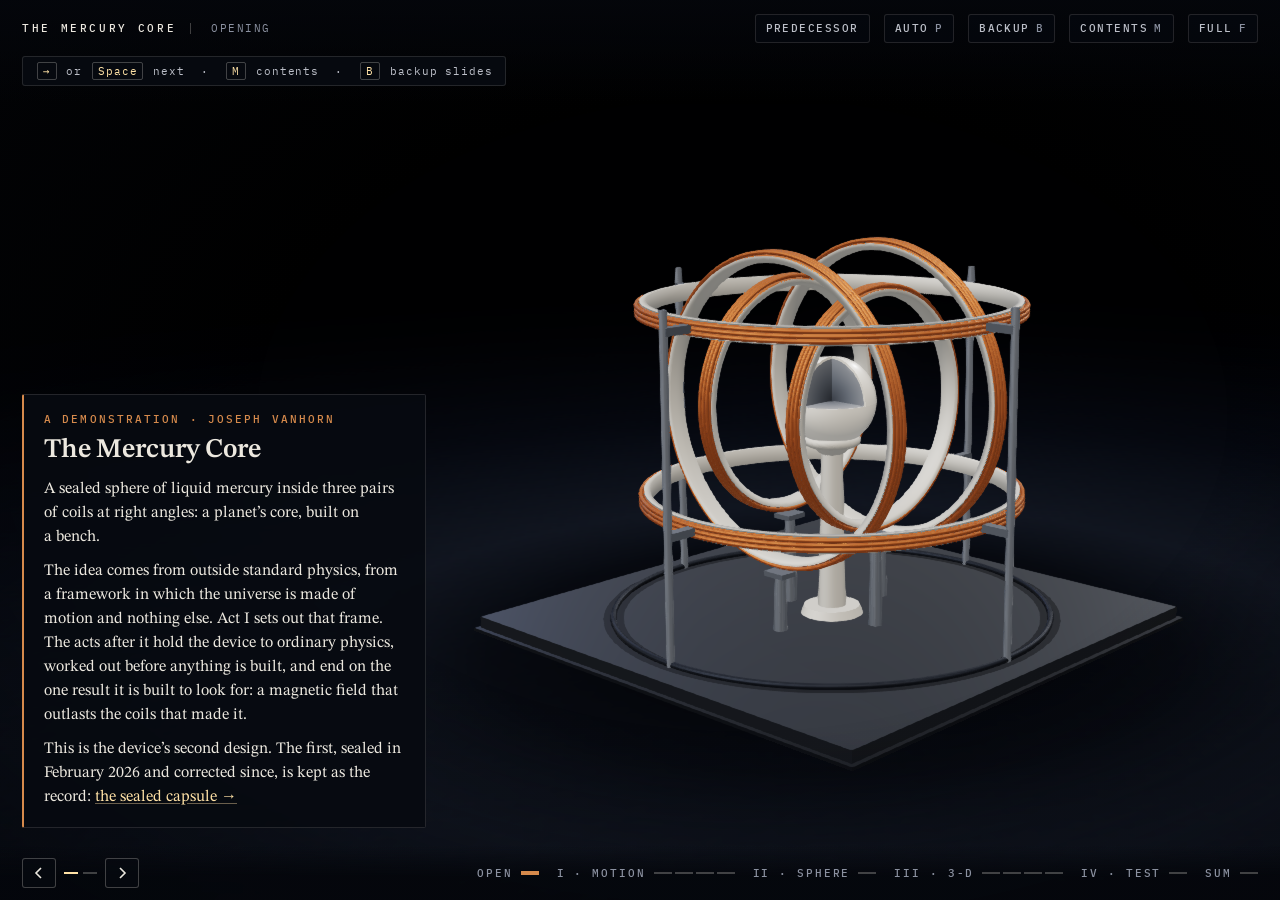
==== commit 9a7490c7: "Mercury Core: rung-4 simulation results, rung 5 magnet core, QC fixes Bench program: rung 4 rewritte" ====
--- a/docs/index.html
+++ b/docs/index.html
@@ -202,6 +202,13 @@
 @media (max-width: 560px) {
   #btn-auto, #btn-full, #btn-pred { display: none; }
   #top { gap: 8px; }
+}
+@media (max-height: 780px) and (min-width: 821px) {   /* short laptop screens and projectors: tighter caption */
+  #caption { padding: 15px 18px; max-height: calc(100% - var(--rail-h) - 112px); }
+  #cap-title { font-size: 24px; margin-bottom: 9px; }
+  #cap-body { font-size: 15px; line-height: 1.45; }
+  #cap-ledger { margin-top: 10px; gap: 5px; }
+  .led { font-size: 12.8px; line-height: 1.33; }
 }
 @media (max-height: 560px) and (min-width: 821px) {
   #caption { max-height: calc(100% - var(--rail-h) - 70px); }
@@ -316,6 +323,14 @@
   .bk-figs { grid-template-columns: repeat(2, minmax(0, 1fr)); }
   .bk-table { font-size: 13px; display: block; overflow-x: auto; }
 }
+@media (max-width: 560px) {   /* backup tables become one stacked card per row; labels set in backup.js */
+  .bk-table, .bk-table tbody, .bk-table tr, .bk-table td { display: block; }
+  .bk-table tr.bk-head { display: none; }
+  .bk-table tr { padding: 10px 0; border-bottom: 1px solid var(--line-2); }
+  .bk-table td { padding: 2px 0 5px; border-bottom: 0; white-space: normal; }
+  .bk-table td:first-child { white-space: normal; font-weight: 600; }
+  .bk-table td[data-label]::before { content: attr(data-label); display: block; margin: 4px 0 2px; font: 500 10px/1.2 var(--mono); letter-spacing: 0.14em; text-transform: uppercase; color: var(--ink-3); }
+}
 
 /* ---- small typographic care ---- */
 .led, #cap-body p, .bk-card p, .bk-qa p, .bk-list li, .bk-lead { text-wrap: pretty; }
@@ -375,11 +390,11 @@
   <div id="fade"></div>
 </div>
 <script>window.__RFD_ASSETS={"priorart/mastif_1960.jpg":"[data-uri]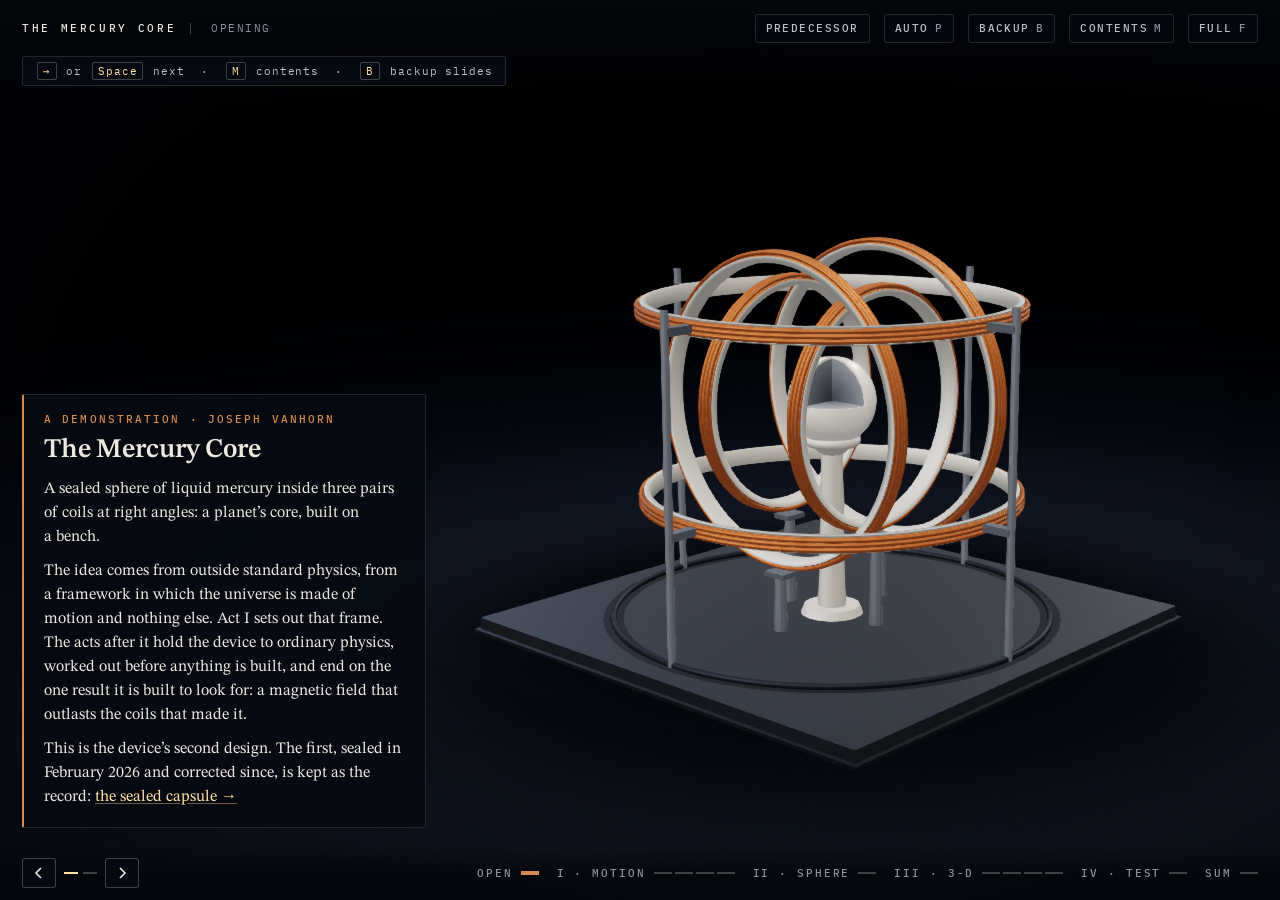
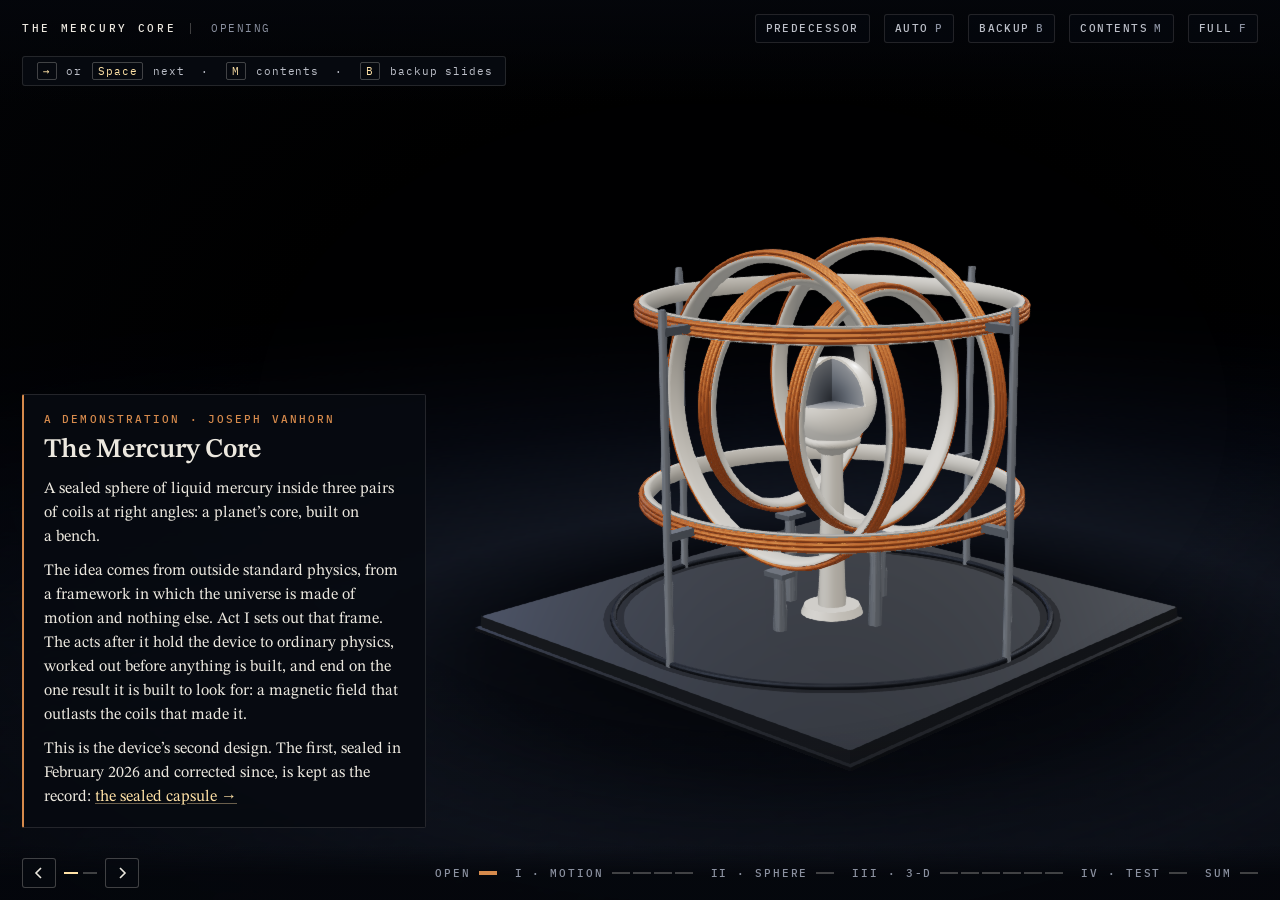
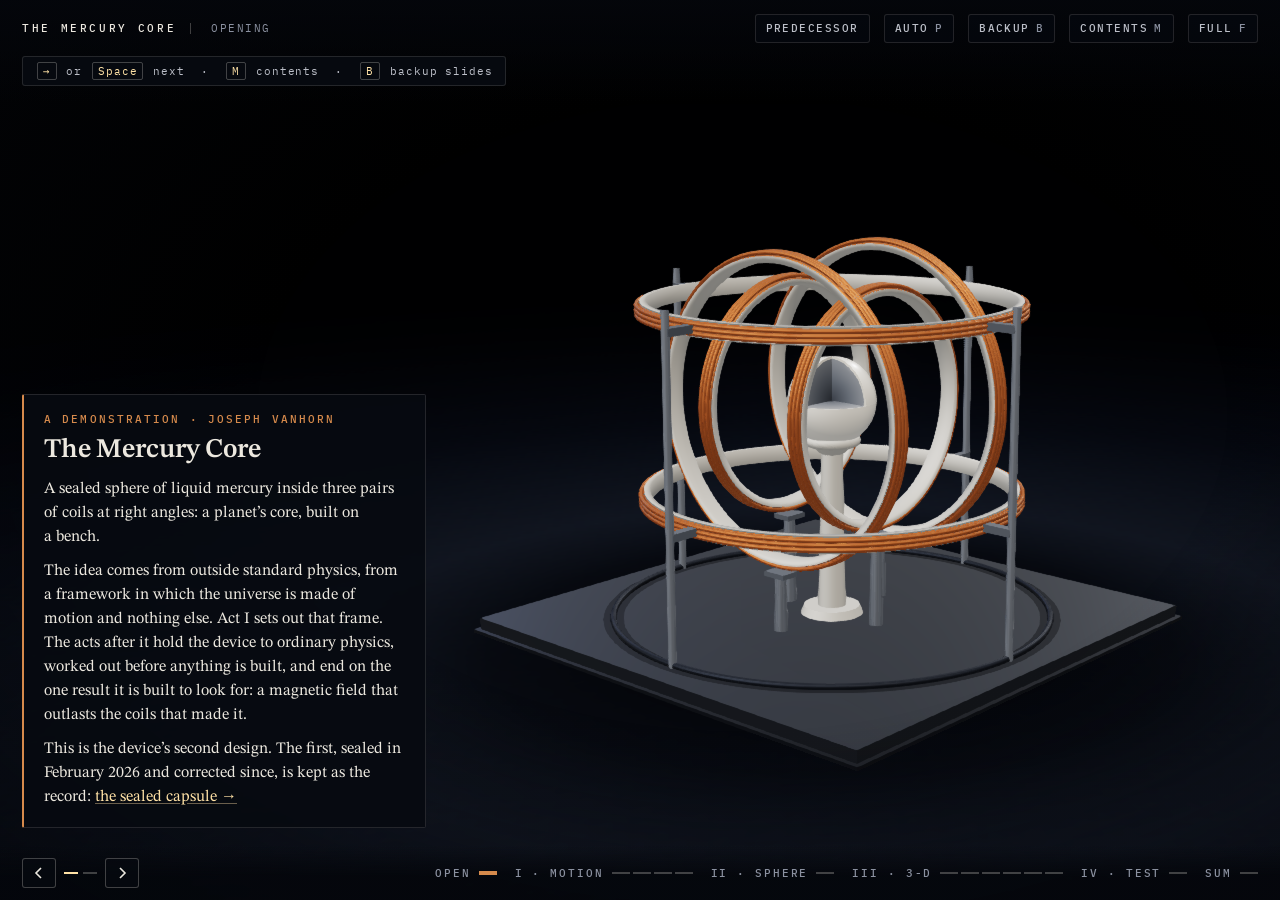
